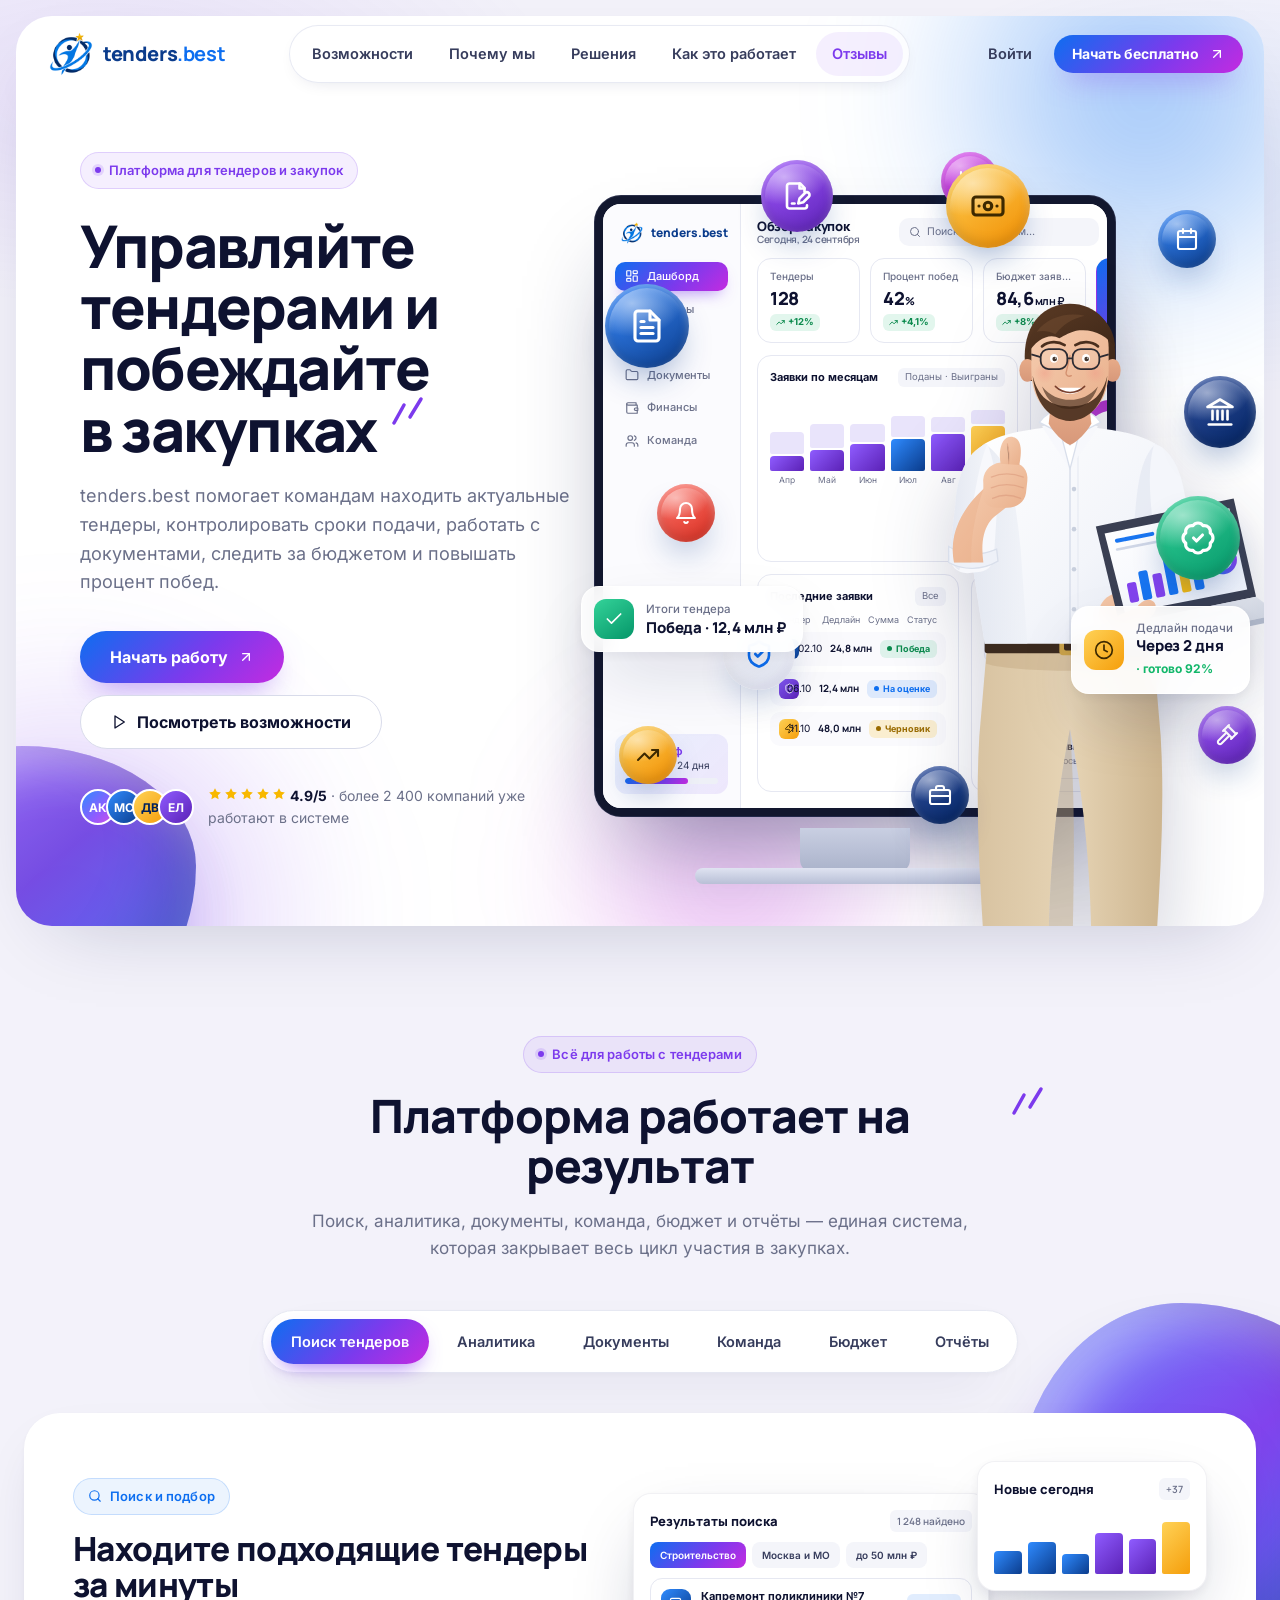
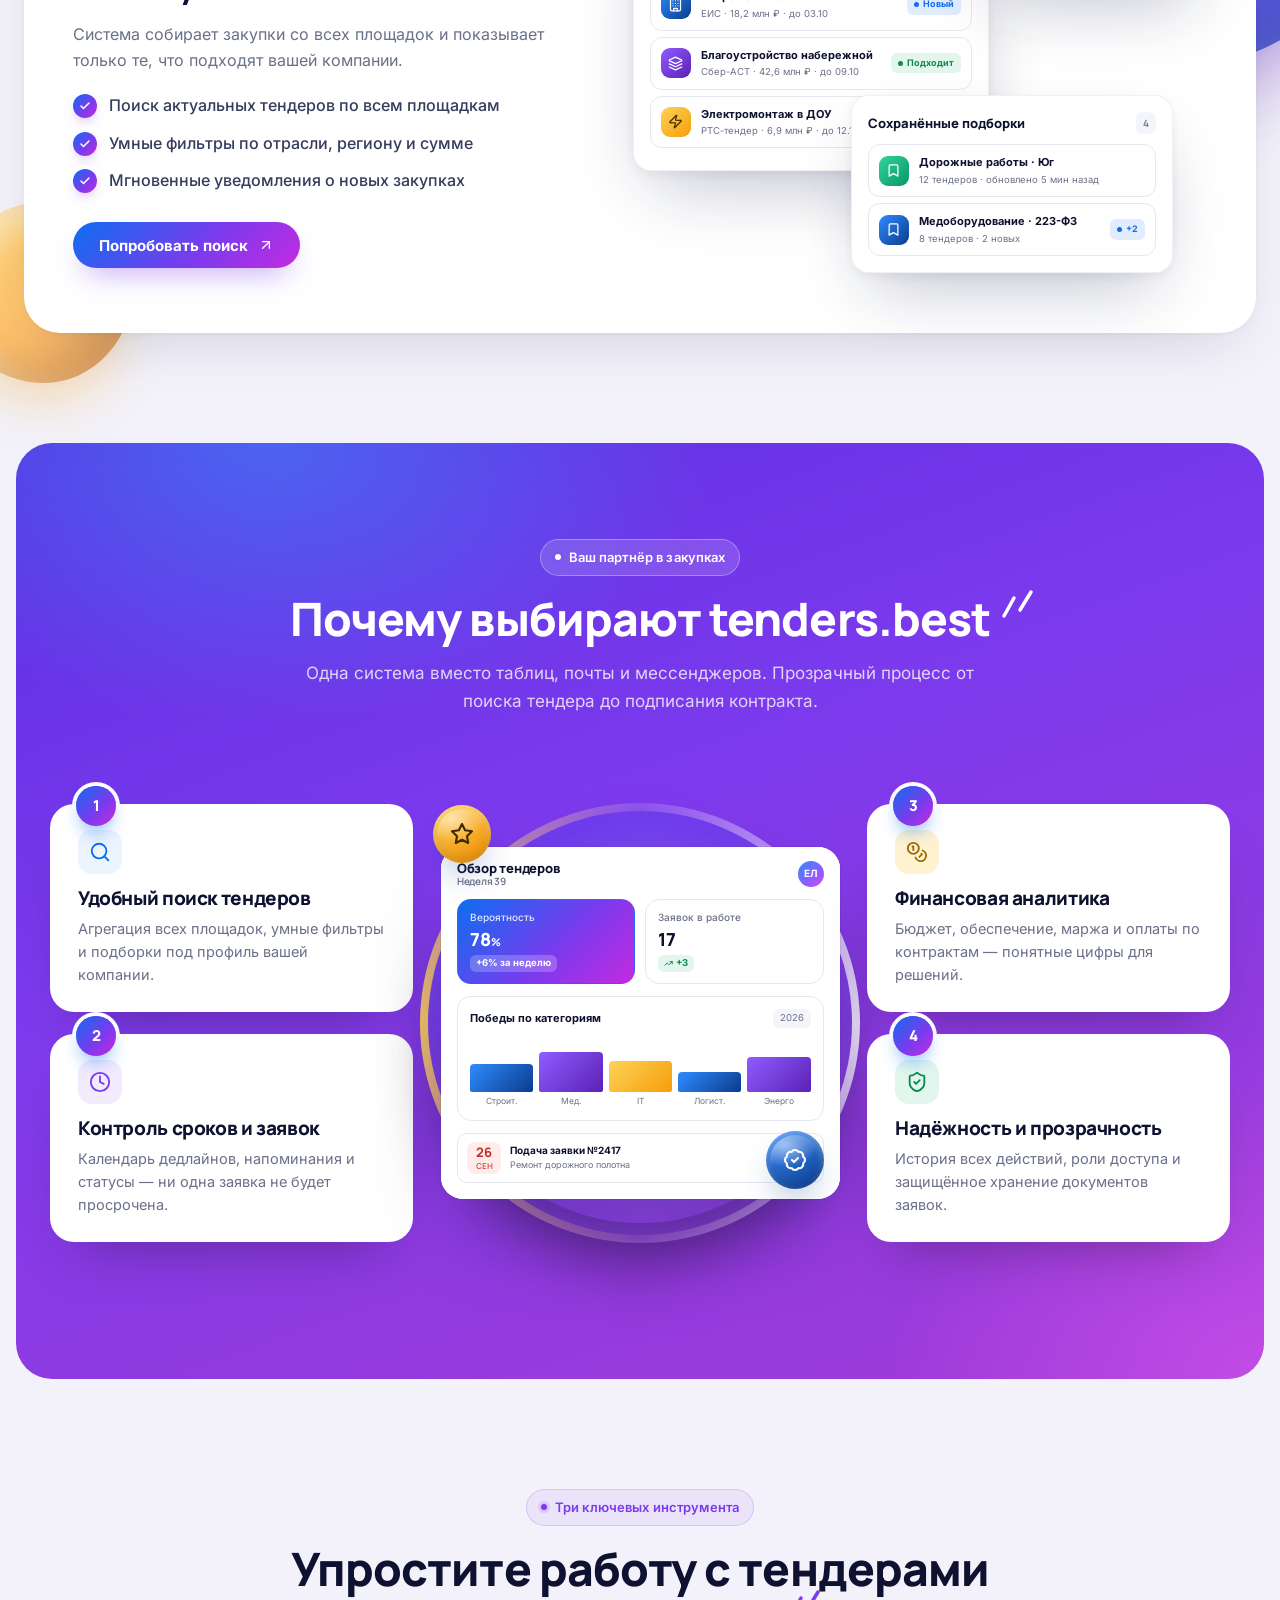
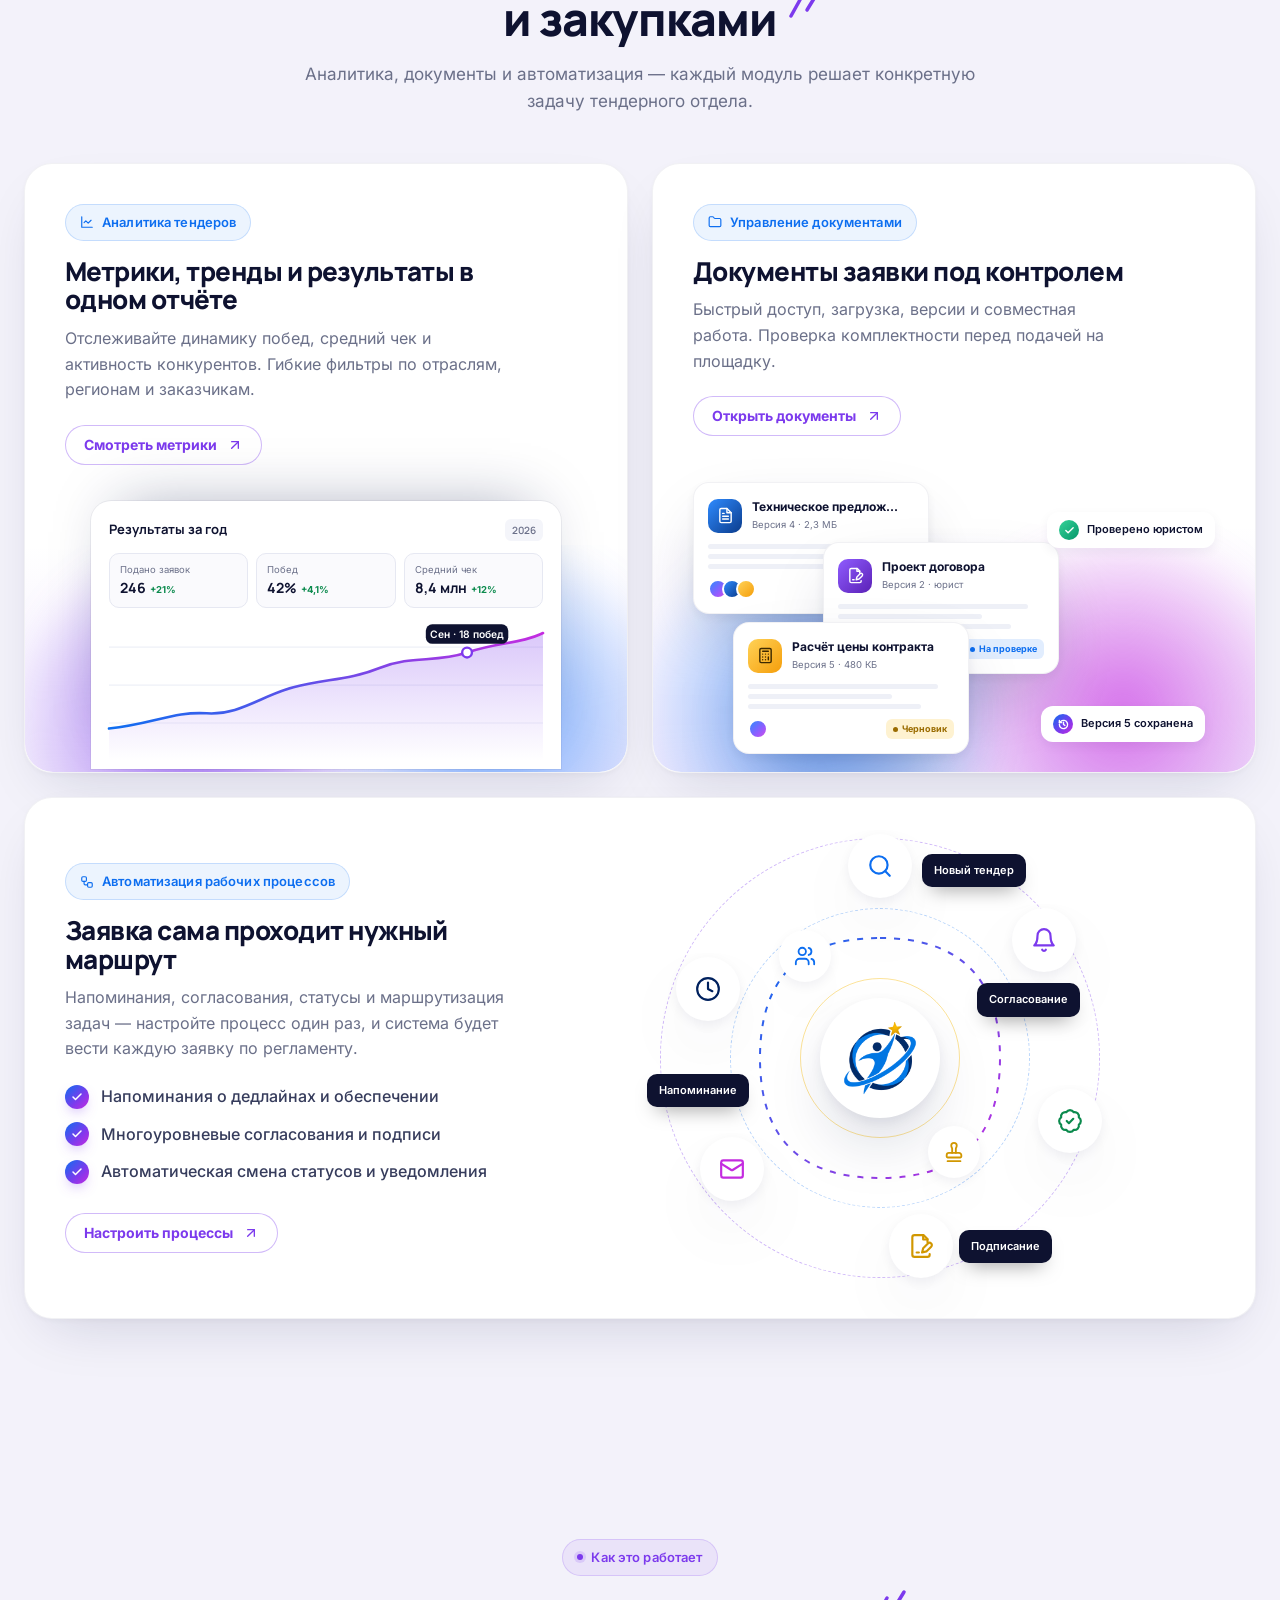
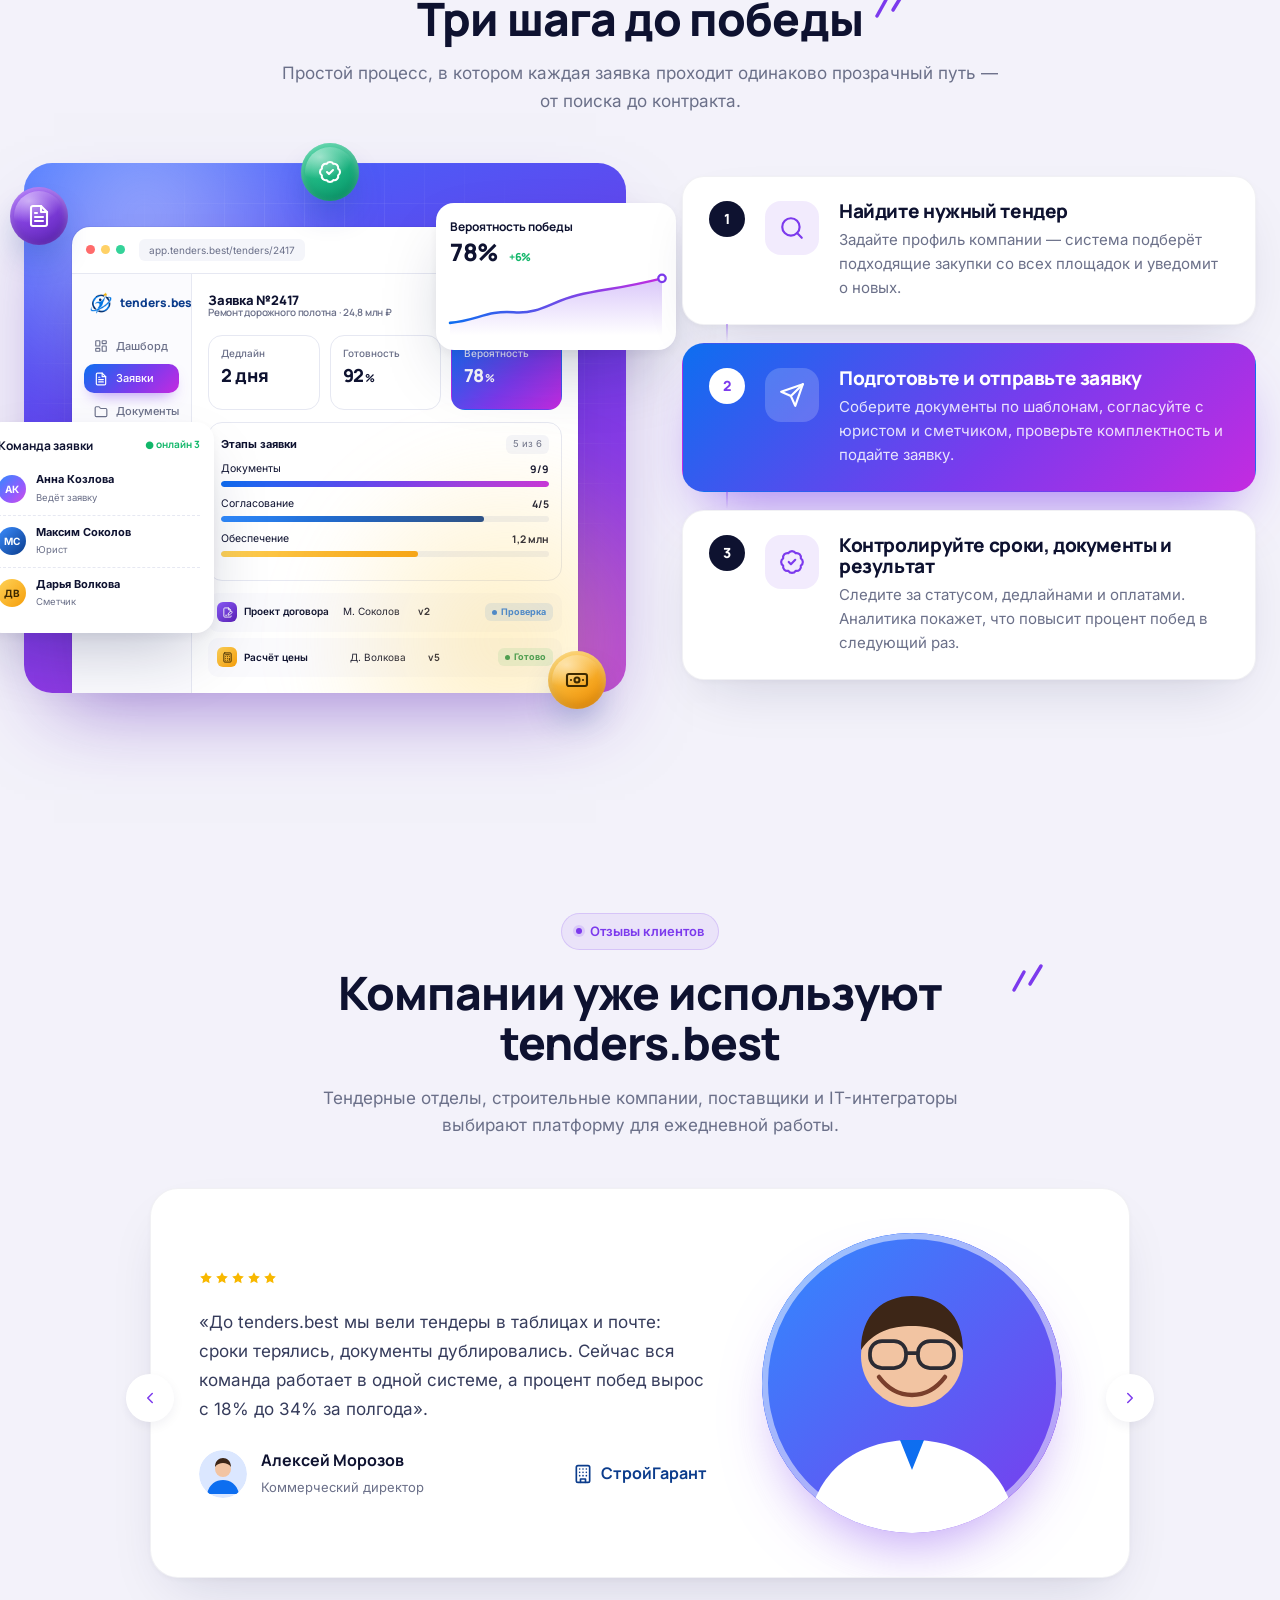
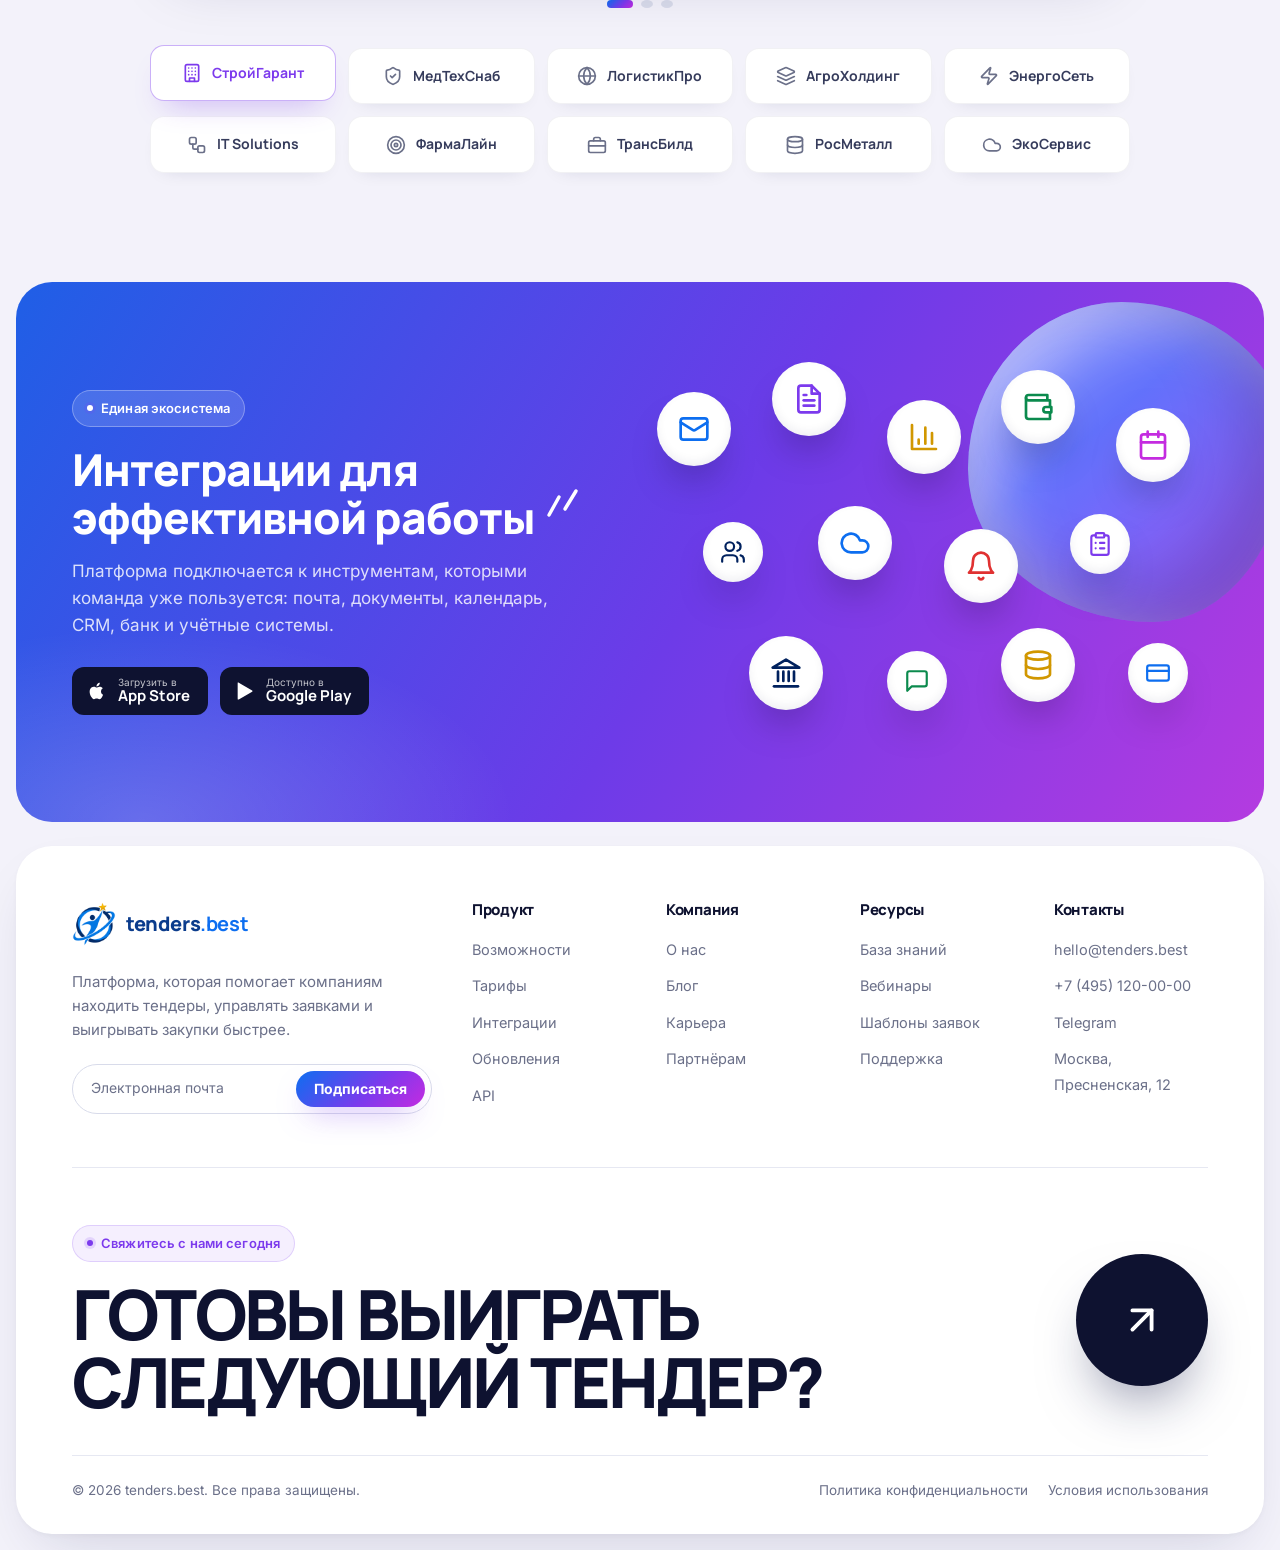
==== index.html @ 2a2a8605 "Build tenders.best landing page Premium single-page site for the tender platform: hero with tender d" ====
<!DOCTYPE html>
<html lang="ru">
<head>
  <meta charset="UTF-8">
  <meta name="viewport" content="width=device-width, initial-scale=1.0">
  <title>tenders.best — платформа для тендеров и закупок</title>
  <meta name="description" content="tenders.best помогает компаниям находить тендеры, контролировать сроки, работать с документами, анализировать закупки и повышать процент побед.">
  <meta property="og:title" content="tenders.best — управляйте тендерами и выигрывайте закупки">
  <meta property="og:description" content="Поиск тендеров, контроль сроков, документы, бюджет и аналитика — в одной системе.">
  <meta property="og:type" content="website">
  <link rel="icon" type="image/png" href="assets/img/favicon.png">
  <link rel="apple-touch-icon" href="assets/img/apple-touch-icon.png">
  <link rel="preload" href="assets/fonts/manrope-800-cyrillic.woff2" as="font" type="font/woff2" crossorigin>
  <link rel="preload" href="assets/fonts/inter-400-cyrillic.woff2" as="font" type="font/woff2" crossorigin>
  <link rel="stylesheet" href="assets/css/fonts.css">
  <link rel="stylesheet" href="assets/css/styles.css">
</head>
<body>

<!-- ============ icon sprite ============ -->
<svg width="0" height="0" style="position:absolute" aria-hidden="true">
  <defs>
    <linearGradient id="lineGrad" x1="0" y1="0" x2="1" y2="0"><stop offset="0" stop-color="#0d6ef0"/><stop offset="1" stop-color="#c42be0"/></linearGradient>
    <linearGradient id="areaGrad" x1="0" y1="0" x2="0" y2="1"><stop offset="0" stop-color="#7c3aed" stop-opacity="0.28"/><stop offset="1" stop-color="#7c3aed" stop-opacity="0"/></linearGradient>
    <linearGradient id="orbitGrad" x1="0" y1="0" x2="1" y2="1"><stop offset="0" stop-color="#0d6ef0"/><stop offset="1" stop-color="#c42be0"/></linearGradient>
    <linearGradient id="donutA" x1="0" y1="0" x2="1" y2="1"><stop offset="0" stop-color="#2f8bff"/><stop offset="1" stop-color="#0b3c8c"/></linearGradient>
    <linearGradient id="donutB" x1="0" y1="0" x2="1" y2="1"><stop offset="0" stop-color="#a35bff"/><stop offset="1" stop-color="#5b21b6"/></linearGradient>
    <linearGradient id="donutC" x1="0" y1="0" x2="1" y2="1"><stop offset="0" stop-color="#ffd257"/><stop offset="1" stop-color="#f59e0b"/></linearGradient>
    <linearGradient id="donutD" x1="0" y1="0" x2="1" y2="1"><stop offset="0" stop-color="#e05cf5"/><stop offset="1" stop-color="#9d1fb8"/></linearGradient>

    <symbol id="i-file" viewBox="0 0 24 24"><path d="M14 2H6a2 2 0 0 0-2 2v16a2 2 0 0 0 2 2h12a2 2 0 0 0 2-2V8z"/><path d="M14 2v6h6"/><path d="M16 13H8"/><path d="M16 17H8"/><path d="M10 9H8"/></symbol>
    <symbol id="i-contract" viewBox="0 0 24 24"><path d="M20 19.5v.5a2 2 0 0 1-2 2H6a2 2 0 0 1-2-2V4a2 2 0 0 1 2-2h8.5L18 5.5v3"/><path d="M14 2v4h4"/><path d="M8 18h2"/><path d="M18.4 9.6a2 2 0 1 1 3 3L17 17l-4 1 1-4Z"/></symbol>
    <symbol id="i-money" viewBox="0 0 24 24"><rect x="2" y="6" width="20" height="12" rx="2"/><circle cx="12" cy="12" r="2.5"/><path d="M6 12h.01M18 12h.01"/></symbol>
    <symbol id="i-bank" viewBox="0 0 24 24"><path d="M3 22h18"/><path d="M6 18v-7"/><path d="M10 18v-7"/><path d="M14 18v-7"/><path d="M18 18v-7"/><path d="M12 2 2 8h20z"/></symbol>
    <symbol id="i-chart" viewBox="0 0 24 24"><path d="M3 3v18h18"/><path d="M18 17V9"/><path d="M13 17V5"/><path d="M8 17v-3"/></symbol>
    <symbol id="i-line" viewBox="0 0 24 24"><path d="M3 3v18h18"/><path d="m19 9-5 5-4-4-3 3"/></symbol>
    <symbol id="i-trend" viewBox="0 0 24 24"><path d="M22 7 13.5 15.5 8.5 10.5 2 17"/><path d="M16 7h6v6"/></symbol>
    <symbol id="i-calendar" viewBox="0 0 24 24"><rect x="3" y="4" width="18" height="18" rx="2"/><path d="M16 2v4M8 2v4M3 10h18"/></symbol>
    <symbol id="i-bell" viewBox="0 0 24 24"><path d="M6 8a6 6 0 0 1 12 0c0 7 3 9 3 9H3s3-2 3-9"/><path d="M10.3 21a1.94 1.94 0 0 0 3.4 0"/></symbol>
    <symbol id="i-shield" viewBox="0 0 24 24"><path d="M20 13c0 5-3.5 7.5-7.66 8.95a1 1 0 0 1-.67-.01C7.5 20.5 4 18 4 13V6a1 1 0 0 1 1-1c2 0 4.5-1.2 6.24-2.72a1.17 1.17 0 0 1 1.52 0C14.51 3.81 17 5 19 5a1 1 0 0 1 1 1z"/><path d="m9 12 2 2 4-4"/></symbol>
    <symbol id="i-badge" viewBox="0 0 24 24"><path d="M3.85 8.62a4 4 0 0 1 4.78-4.77 4 4 0 0 1 6.74 0 4 4 0 0 1 4.78 4.78 4 4 0 0 1 0 6.74 4 4 0 0 1-4.77 4.78 4 4 0 0 1-6.75 0 4 4 0 0 1-4.78-4.77 4 4 0 0 1 0-6.76Z"/><path d="m9 12 2 2 4-4"/></symbol>
    <symbol id="i-gavel" viewBox="0 0 24 24"><path d="m14 13-7.5 7.5a2.12 2.12 0 0 1-3-3L11 10"/><path d="m16 16 6-6"/><path d="m8 8 6-6"/><path d="m9 7 8 8"/><path d="m21 11-8-8"/></symbol>
    <symbol id="i-briefcase" viewBox="0 0 24 24"><rect x="2" y="7" width="20" height="14" rx="2"/><path d="M16 7V5a2 2 0 0 0-2-2h-4a2 2 0 0 0-2 2v2"/><path d="M2 13h20"/></symbol>
    <symbol id="i-search" viewBox="0 0 24 24"><circle cx="11" cy="11" r="8"/><path d="m21 21-4.3-4.3"/></symbol>
    <symbol id="i-users" viewBox="0 0 24 24"><path d="M16 21v-2a4 4 0 0 0-4-4H6a4 4 0 0 0-4 4v2"/><circle cx="9" cy="7" r="4"/><path d="M22 21v-2a4 4 0 0 0-3-3.87"/><path d="M16 3.13a4 4 0 0 1 0 7.75"/></symbol>
    <symbol id="i-wallet" viewBox="0 0 24 24"><path d="M21 12V7H5a2 2 0 0 1 0-4h14v4"/><path d="M3 5v14a2 2 0 0 0 2 2h16v-5"/><path d="M18 12a2 2 0 0 0 0 4h4v-4Z"/></symbol>
    <symbol id="i-mail" viewBox="0 0 24 24"><rect x="2" y="4" width="20" height="16" rx="2"/><path d="m22 7-8.97 5.7a1.94 1.94 0 0 1-2.06 0L2 7"/></symbol>
    <symbol id="i-cloud" viewBox="0 0 24 24"><path d="M17.5 19H9a7 7 0 1 1 6.71-9h1.79a4.5 4.5 0 1 1 0 9Z"/></symbol>
    <symbol id="i-folder" viewBox="0 0 24 24"><path d="M20 20a2 2 0 0 0 2-2V8a2 2 0 0 0-2-2h-7.9a2 2 0 0 1-1.69-.9L9.6 3.9A2 2 0 0 0 7.93 3H4a2 2 0 0 0-2 2v13a2 2 0 0 0 2 2Z"/></symbol>
    <symbol id="i-pie" viewBox="0 0 24 24"><path d="M21.21 15.89A10 10 0 1 1 8 2.83"/><path d="M22 12A10 10 0 0 0 12 2v10z"/></symbol>
    <symbol id="i-report" viewBox="0 0 24 24"><rect x="8" y="2" width="8" height="4" rx="1"/><path d="M16 4h2a2 2 0 0 1 2 2v14a2 2 0 0 1-2 2H6a2 2 0 0 1-2-2V6a2 2 0 0 1 2-2h2"/><path d="M12 11h4M12 16h4M8 11h.01M8 16h.01"/></symbol>
    <symbol id="i-clock" viewBox="0 0 24 24"><circle cx="12" cy="12" r="10"/><path d="M12 6v6l4 2"/></symbol>
    <symbol id="i-star" viewBox="0 0 24 24"><path d="M12 2l3.09 6.26L22 9.27l-5 4.87 1.18 6.88L12 17.77l-6.18 3.25L7 14.14 2 9.27l6.91-1.01z"/></symbol>
    <symbol id="i-arrow-up-right" viewBox="0 0 24 24"><path d="M7 17 17 7"/><path d="M7 7h10v10"/></symbol>
    <symbol id="i-arrow-right" viewBox="0 0 24 24"><path d="M5 12h14"/><path d="m12 5 7 7-7 7"/></symbol>
    <symbol id="i-chevron-left" viewBox="0 0 24 24"><path d="m15 18-6-6 6-6"/></symbol>
    <symbol id="i-chevron-right" viewBox="0 0 24 24"><path d="m9 18 6-6-6-6"/></symbol>
    <symbol id="i-check" viewBox="0 0 24 24"><path d="M20 6 9 17l-5-5"/></symbol>
    <symbol id="i-play" viewBox="0 0 24 24"><path d="m6 3 14 9-14 9V3z"/></symbol>
    <symbol id="i-sparkles" viewBox="0 0 24 24"><path d="m12 3 1.9 5.8a2 2 0 0 0 1.3 1.3L21 12l-5.8 1.9a2 2 0 0 0-1.3 1.3L12 21l-1.9-5.8a2 2 0 0 0-1.3-1.3L3 12l5.8-1.9a2 2 0 0 0 1.3-1.3Z"/></symbol>
    <symbol id="i-layers" viewBox="0 0 24 24"><path d="m12.83 2.18a2 2 0 0 0-1.66 0L2.6 6.08a1 1 0 0 0 0 1.83l8.58 3.91a2 2 0 0 0 1.66 0l8.58-3.9a1 1 0 0 0 0-1.83Z"/><path d="m22 17.65-9.17 4.16a2 2 0 0 1-1.66 0L2 17.65"/><path d="m22 12.65-9.17 4.16a2 2 0 0 1-1.66 0L2 12.65"/></symbol>
    <symbol id="i-workflow" viewBox="0 0 24 24"><rect x="3" y="3" width="8" height="8" rx="2"/><path d="M7 11v4a2 2 0 0 0 2 2h4"/><rect x="13" y="13" width="8" height="8" rx="2"/></symbol>
    <symbol id="i-zap" viewBox="0 0 24 24"><path d="M4 14a1 1 0 0 1-.78-1.63l9.9-10.2a.5.5 0 0 1 .86.46l-1.92 6.02A1 1 0 0 0 13 10h7a1 1 0 0 1 .78 1.63l-9.9 10.2a.5.5 0 0 1-.86-.46l1.92-6.02A1 1 0 0 0 11 14z"/></symbol>
    <symbol id="i-lock" viewBox="0 0 24 24"><rect x="3" y="11" width="18" height="11" rx="2"/><path d="M7 11V7a5 5 0 0 1 10 0v4"/></symbol>
    <symbol id="i-grid" viewBox="0 0 24 24"><rect width="7" height="9" x="3" y="3" rx="1"/><rect width="7" height="5" x="14" y="3" rx="1"/><rect width="7" height="9" x="14" y="12" rx="1"/><rect width="7" height="5" x="3" y="16" rx="1"/></symbol>
    <symbol id="i-settings" viewBox="0 0 24 24"><circle cx="12" cy="12" r="3"/><path d="M19.4 15a1.65 1.65 0 0 0 .33 1.82l.06.06a2 2 0 1 1-2.83 2.83l-.06-.06a1.65 1.65 0 0 0-1.82-.33 1.65 1.65 0 0 0-1 1.51V21a2 2 0 1 1-4 0v-.09A1.65 1.65 0 0 0 9 19.4a1.65 1.65 0 0 0-1.82.33l-.06.06a2 2 0 1 1-2.83-2.83l.06-.06a1.65 1.65 0 0 0 .33-1.82 1.65 1.65 0 0 0-1.51-1H3a2 2 0 1 1 0-4h.09A1.65 1.65 0 0 0 4.6 9a1.65 1.65 0 0 0-.33-1.82l-.06-.06a2 2 0 1 1 2.83-2.83l.06.06a1.65 1.65 0 0 0 1.82.33H9a1.65 1.65 0 0 0 1-1.51V3a2 2 0 1 1 4 0v.09a1.65 1.65 0 0 0 1 1.51 1.65 1.65 0 0 0 1.82-.33l.06-.06a2 2 0 1 1 2.83 2.83l-.06.06a1.65 1.65 0 0 0-.33 1.82V9a1.65 1.65 0 0 0 1.51 1H21a2 2 0 1 1 0 4h-.09a1.65 1.65 0 0 0-1.51 1z"/></symbol>
    <symbol id="i-percent" viewBox="0 0 24 24"><path d="M19 5 5 19"/><circle cx="6.5" cy="6.5" r="2.5"/><circle cx="17.5" cy="17.5" r="2.5"/></symbol>
    <symbol id="i-card" viewBox="0 0 24 24"><rect x="2" y="5" width="20" height="14" rx="2"/><path d="M2 10h20"/></symbol>
    <symbol id="i-building" viewBox="0 0 24 24"><rect x="4" y="2" width="16" height="20" rx="2"/><path d="M9 22v-4h6v4"/><path d="M8 6h.01M16 6h.01M12 6h.01M12 10h.01M12 14h.01M16 10h.01M16 14h.01M8 10h.01M8 14h.01"/></symbol>
    <symbol id="i-upload" viewBox="0 0 24 24"><path d="M21 15v4a2 2 0 0 1-2 2H5a2 2 0 0 1-2-2v-4"/><path d="m17 8-5-5-5 5"/><path d="M12 3v12"/></symbol>
    <symbol id="i-download" viewBox="0 0 24 24"><path d="M21 15v4a2 2 0 0 1-2 2H5a2 2 0 0 1-2-2v-4"/><path d="m7 10 5 5 5-5"/><path d="M12 15V3"/></symbol>
    <symbol id="i-filter" viewBox="0 0 24 24"><path d="M22 3H2l8 9.46V19l4 2v-8.54L22 3z"/></symbol>
    <symbol id="i-send" viewBox="0 0 24 24"><path d="m22 2-7 20-4-9-9-4Z"/><path d="M22 2 11 13"/></symbol>
    <symbol id="i-globe" viewBox="0 0 24 24"><circle cx="12" cy="12" r="10"/><path d="M12 2a14.5 14.5 0 0 0 0 20 14.5 14.5 0 0 0 0-20"/><path d="M2 12h20"/></symbol>
    <symbol id="i-phone" viewBox="0 0 24 24"><path d="M22 16.92v3a2 2 0 0 1-2.18 2 19.79 19.79 0 0 1-8.63-3.07 19.5 19.5 0 0 1-6-6 19.79 19.79 0 0 1-3.07-8.67A2 2 0 0 1 4.11 2h3a2 2 0 0 1 2 1.72c.127.96.361 1.903.7 2.81a2 2 0 0 1-.45 2.11L8.09 9.91a16 16 0 0 0 6 6l1.27-1.27a2 2 0 0 1 2.11-.45c.907.339 1.85.573 2.81.7A2 2 0 0 1 22 16.92z"/></symbol>
    <symbol id="i-message" viewBox="0 0 24 24"><path d="M21 15a2 2 0 0 1-2 2H7l-4 4V5a2 2 0 0 1 2-2h14a2 2 0 0 1 2 2z"/></symbol>
    <symbol id="i-database" viewBox="0 0 24 24"><ellipse cx="12" cy="5" rx="9" ry="3"/><path d="M3 5v14a9 3 0 0 0 18 0V5"/><path d="M3 12a9 3 0 0 0 18 0"/></symbol>
    <symbol id="i-coins" viewBox="0 0 24 24"><circle cx="8" cy="8" r="6"/><path d="M18.09 10.37A6 6 0 1 1 10.34 18"/><path d="M7 6h1v4"/><path d="m16.71 13.88.7.71-2.82 2.82"/></symbol>
    <symbol id="i-target" viewBox="0 0 24 24"><circle cx="12" cy="12" r="10"/><circle cx="12" cy="12" r="6"/><circle cx="12" cy="12" r="2"/></symbol>
    <symbol id="i-stamp" viewBox="0 0 24 24"><path d="M5 22h14"/><path d="M19.27 13.73A2.5 2.5 0 0 0 17.5 13h-11A2.5 2.5 0 0 0 4 15.5V17a1 1 0 0 0 1 1h14a1 1 0 0 0 1-1v-1.5c0-.66-.26-1.3-.73-1.77Z"/><path d="M14 13V8.5C14 7 15 7 15 5a3 3 0 0 0-6 0c0 2 1 2 1 3.5V13"/></symbol>
    <symbol id="i-user" viewBox="0 0 24 24"><path d="M19 21v-2a4 4 0 0 0-4-4H9a4 4 0 0 0-4 4v2"/><circle cx="12" cy="7" r="4"/></symbol>
    <symbol id="i-calc" viewBox="0 0 24 24"><rect width="16" height="20" x="4" y="2" rx="2"/><path d="M8 6h8"/><path d="M16 14v4"/><path d="M16 10h.01M12 10h.01M8 10h.01M12 14h.01M8 14h.01M12 18h.01M8 18h.01"/></symbol>
    <symbol id="i-bookmark" viewBox="0 0 24 24"><path d="m19 21-7-4-7 4V5a2 2 0 0 1 2-2h10a2 2 0 0 1 2 2v16z"/></symbol>
    <symbol id="i-scale" viewBox="0 0 24 24"><path d="m16 16 3-8 3 8c-.87.65-1.92 1-3 1s-2.13-.35-3-1Z"/><path d="m2 16 3-8 3 8c-.87.65-1.92 1-3 1s-2.13-.35-3-1Z"/><path d="M7 21h10"/><path d="M12 3v18"/><path d="M3 7h2c2 0 5-1 7-2 2 1 5 2 7 2h2"/></symbol>
    <symbol id="i-history" viewBox="0 0 24 24"><path d="M3 12a9 9 0 1 0 3-6.7L3 8"/><path d="M3 3v5h5"/><path d="M12 7v5l3 2"/></symbol>
    <symbol id="i-apple" viewBox="0 0 24 24"><path d="M16.37 12.6c0-2.3 1.9-3.4 2-3.5-1.1-1.6-2.8-1.8-3.4-1.8-1.4-.1-2.8.9-3.5.9-.7 0-1.8-.9-3-.8-1.5 0-2.9.9-3.7 2.2-1.6 2.8-.4 6.8 1.1 9 .8 1.1 1.7 2.3 2.8 2.3 1.1 0 1.6-.7 2.9-.7 1.4 0 1.8.7 3 .7s2-1.1 2.8-2.2c.9-1.3 1.2-2.5 1.2-2.6 0 0-2.4-.9-2.2-3.5zM14.1 5.8c.6-.7 1-1.7.9-2.8-.9 0-2 .6-2.6 1.4-.6.7-1.1 1.7-.9 2.7 1 .1 2-.5 2.6-1.3z"/></symbol>
    <symbol id="i-gplay" viewBox="0 0 24 24"><path d="M4 3.5v17c0 .6.7 1 1.2.7l14.6-8.5c.5-.3.5-1 0-1.3L5.2 2.9C4.7 2.6 4 2.9 4 3.5z"/><path d="M4.3 3.1 14.9 12 4.3 20.9" fill="none" stroke="#fff" stroke-opacity=".35" stroke-width="1"/></symbol>
  </defs>
</svg>

<div class="page-aura" aria-hidden="true"></div>

<!-- ============ header ============ -->
<header class="header" id="header">
  <div class="container">
    <div class="header__bar">
      <a href="#top" class="brand" aria-label="tenders.best — на главную">
        <img class="brand__mark" src="assets/img/logo-mark.png" alt="" width="44" height="44">
        <span class="brand__name">tenders<b>.best</b></span>
      </a>
      <nav class="nav" aria-label="Основная навигация">
        <a href="#platform">Возможности</a>
        <a href="#why">Почему мы</a>
        <a href="#features">Решения</a>
        <a href="#how">Как это работает</a>
        <a href="#reviews">Отзывы</a>
      </nav>
      <div class="header__actions">
        <a href="#" class="header__login">Войти</a>
        <a href="#cta" class="btn btn--primary btn--sm">Начать бесплатно <svg class="icon icon--arrow"><use href="#i-arrow-up-right"/></svg></a>
        <button class="burger" id="burger" aria-label="Открыть меню" aria-expanded="false"><span></span><span></span><span></span></button>
      </div>
    </div>
  </div>
</header>
<div class="mobile-menu" id="mobileMenu">
  <a href="#platform">Возможности</a>
  <a href="#why">Почему мы</a>
  <a href="#features">Решения</a>
  <a href="#how">Как это работает</a>
  <a href="#reviews">Отзывы</a>
  <a href="#integrations">Интеграции</a>
  <a href="#cta" class="btn btn--primary btn--lg">Начать работу</a>
</div>

<main id="top">

<!-- ============ hero ============ -->
<section class="hero">
  <div class="hero__card">
    <div class="hero__glow hero__glow--1"></div>
    <div class="hero__glow hero__glow--2"></div>
    <div class="hero__glow hero__glow--3"></div>
    <div class="blob blob--hero-left" aria-hidden="true"></div>

    <div class="container hero__inner">
      <div class="hero__copy">
        <span class="eyebrow" data-reveal style="--i:0"><span class="dot"></span> Платформа для тендеров и закупок</span>
        <h1 class="hero__title" data-reveal style="--i:1">Управляйте тендерами и побеждайте <span class="h-spark">в&nbsp;закупках</span></h1>
        <p class="hero__lead" data-reveal style="--i:2">tenders.best помогает командам находить актуальные тендеры, контролировать сроки подачи, работать с документами, следить за бюджетом и повышать процент побед.</p>
        <div class="hero__cta" data-reveal style="--i:3">
          <a href="#cta" class="btn btn--primary btn--lg">Начать работу <svg class="icon icon--arrow"><use href="#i-arrow-up-right"/></svg></a>
          <a href="#platform" class="btn btn--ghost btn--lg"><svg class="icon"><use href="#i-play"/></svg> Посмотреть возможности</a>
        </div>
        <div class="hero__proof" data-reveal style="--i:4">
          <div class="avatars"><span>АК</span><span>МС</span><span>ДВ</span><span>ЕЛ</span></div>
          <div>
            <span class="stars"><svg class="icon"><use href="#i-star"/></svg><svg class="icon"><use href="#i-star"/></svg><svg class="icon"><use href="#i-star"/></svg><svg class="icon"><use href="#i-star"/></svg><svg class="icon"><use href="#i-star"/></svg></span>
            <b>4.9/5</b> · более 2 400 компаний уже работают в системе
          </div>
        </div>
      </div>

      <div class="hero__visual" id="heroVisual">
        <div class="hero__scene">
          <!-- dashboard -->
          <div class="hero__dash" data-parallax="0.35" data-reveal="scale">
            <div class="dash dash--bezel" data-anim>
              <aside class="dash__side">
                <div class="dash__logo"><img src="assets/img/logo-mark.png" alt="">tenders.best</div>
                <a class="dash__nav is-active"><svg class="icon"><use href="#i-grid"/></svg> Дашборд</a>
                <a class="dash__nav"><svg class="icon"><use href="#i-search"/></svg> Тендеры</a>
                <a class="dash__nav"><svg class="icon"><use href="#i-file"/></svg> Заявки</a>
                <a class="dash__nav"><svg class="icon"><use href="#i-folder"/></svg> Документы</a>
                <a class="dash__nav"><svg class="icon"><use href="#i-wallet"/></svg> Финансы</a>
                <a class="dash__nav"><svg class="icon"><use href="#i-users"/></svg> Команда</a>
                <div class="dash__side-foot"><b>Pro-тариф</b>Осталось 24 дня<div class="progress" style="margin-top:6px"><i style="--w:68%"></i></div></div>
              </aside>
              <div class="dash__main">
                <div class="dash__top">
                  <h4>Обзор закупок<small>Сегодня, 24 сентября</small></h4>
                  <div class="dash__search"><svg class="icon"><use href="#i-search"/></svg> Поиск по тендерам…</div>
                  <div class="dash__user"><span class="dash__bell"><svg class="icon"><use href="#i-bell"/></svg></span><i>АК</i></div>
                </div>
                <div class="kpis">
                  <div class="kpi"><div class="kpi__label">Тендеры</div><div class="kpi__value"><span data-count="128">0</span></div><span class="kpi__delta"><svg class="icon"><use href="#i-trend"/></svg>+12%</span></div>
                  <div class="kpi"><div class="kpi__label">Процент побед</div><div class="kpi__value"><span data-count="42">0</span><small>%</small></div><span class="kpi__delta"><svg class="icon"><use href="#i-trend"/></svg>+4,1%</span></div>
                  <div class="kpi"><div class="kpi__label">Бюджет заявок</div><div class="kpi__value"><span data-count="84.6" data-decimals="1">0</span><small>млн ₽</small></div><span class="kpi__delta"><svg class="icon"><use href="#i-trend"/></svg>+8%</span></div>
                  <div class="kpi kpi--accent"><div class="kpi__label">Контракты</div><div class="kpi__value"><span data-count="312">0</span><small>млн ₽</small></div><span class="kpi__delta"><svg class="icon"><use href="#i-trend"/></svg>+18%</span></div>
                </div>
                <div class="dash__row">
                  <div class="panel">
                    <div class="panel__head"><b>Заявки по месяцам</b><span>Поданы · Выиграны</span></div>
                    <div class="bars">
                      <div class="bars__col"><div class="bars__stack"><div class="bars__bar bars__bar--soft" style="--h:30%;--i:0"></div><div class="bars__bar" style="--h:22%;--i:0"></div></div><span class="bars__label">Апр</span></div>
                      <div class="bars__col"><div class="bars__stack"><div class="bars__bar bars__bar--soft" style="--h:34%;--i:1"></div><div class="bars__bar" style="--h:30%;--i:1"></div></div><span class="bars__label">Май</span></div>
                      <div class="bars__col"><div class="bars__stack"><div class="bars__bar bars__bar--soft" style="--h:26%;--i:2"></div><div class="bars__bar" style="--h:38%;--i:2"></div></div><span class="bars__label">Июн</span></div>
                      <div class="bars__col"><div class="bars__stack"><div class="bars__bar bars__bar--soft" style="--h:30%;--i:3"></div><div class="bars__bar bars__bar--blue" style="--h:46%;--i:3"></div></div><span class="bars__label">Июл</span></div>
                      <div class="bars__col"><div class="bars__stack"><div class="bars__bar bars__bar--soft" style="--h:22%;--i:4"></div><div class="bars__bar" style="--h:52%;--i:4"></div></div><span class="bars__label">Авг</span></div>
                      <div class="bars__col"><div class="bars__stack"><div class="bars__bar bars__bar--soft" style="--h:20%;--i:5"></div><div class="bars__bar bars__bar--gold" style="--h:64%;--i:5"></div></div><span class="bars__label">Сен</span></div>
                    </div>
                  </div>
                  <div class="panel panel--donut">
                    <div class="panel__head"><b>Категории</b><span>Квартал</span></div>
                    <div class="donut">
                      <svg viewBox="0 0 100 100">
                        <circle class="donut__track" cx="50" cy="50" r="40"/>
                        <circle class="donut__seg" cx="50" cy="50" r="40" stroke="url(#donutA)" data-seg="38" data-offset="0"/>
                        <circle class="donut__seg" cx="50" cy="50" r="40" stroke="url(#donutB)" data-seg="24" data-offset="38"/>
                        <circle class="donut__seg" cx="50" cy="50" r="40" stroke="url(#donutC)" data-seg="21" data-offset="62"/>
                        <circle class="donut__seg" cx="50" cy="50" r="40" stroke="url(#donutD)" data-seg="17" data-offset="83"/>
                      </svg>
                      <div class="donut__center"><div><b>128</b><small>тендеров</small></div></div>
                    </div>
                    <ul class="legend">
                      <li><i style="--c:#2f8bff"></i>Строительство<b>38%</b></li>
                      <li><i style="--c:#a35bff"></i>Медицина<b>24%</b></li>
                      <li><i style="--c:#ffd257"></i>IT и связь<b>21%</b></li>
                    </ul>
                  </div>
                </div>
                <div class="dash__row dash__row--2">
                  <div class="panel">
                    <div class="panel__head"><b>Последние заявки</b><span>Все</span></div>
                    <div class="tlist">
                      <div class="tlist__row tlist__row--head"><span>Тендер</span><span>Дедлайн</span><span>Сумма</span><span>Статус</span></div>
                      <div class="tlist__row"><div class="tlist__name"><i><svg class="icon"><use href="#i-building"/></svg></i><span>Реконструкция школы №14</span></div><span>02.10</span><span class="tlist__sum">24,8 млн</span><span class="status status--win">Победа</span></div>
                      <div class="tlist__row"><div class="tlist__name"><i class="c2"><svg class="icon"><use href="#i-shield"/></svg></i><span>Поставка медоборудования</span></div><span>06.10</span><span class="tlist__sum">12,4 млн</span><span class="status status--review">На оценке</span></div>
                      <div class="tlist__row"><div class="tlist__name"><i class="c3"><svg class="icon"><use href="#i-zap"/></svg></i><span>Модернизация подстанции</span></div><span>11.10</span><span class="tlist__sum">48,0 млн</span><span class="status status--draft">Черновик</span></div>
                    </div>
                  </div>
                  <div class="panel">
                    <div class="panel__head"><b>Ближайшие дедлайны</b><span>3</span></div>
                    <div class="deadlines">
                      <div class="deadline"><div class="deadline__date deadline__date--hot"><b>26</b><small>сен</small></div><div class="deadline__body"><b>Ремонт дорожного полотна</b><small>Осталось 2 дня</small></div></div>
                      <div class="deadline"><div class="deadline__date"><b>30</b><small>сен</small></div><div class="deadline__body"><b>ИТ-инфраструктура вуза</b><small>Осталось 6 дней</small></div></div>
                      <div class="deadline"><div class="deadline__date"><b>04</b><small>окт</small></div><div class="deadline__body"><b>Поставка спецтехники</b><small>Осталось 10 дней</small></div></div>
                    </div>
                  </div>
                </div>
              </div>
            </div>
            <div class="hero__dash-stand"></div>
          </div>

          <!-- businessman -->
          <div class="hero__person" data-parallax="0.15" data-reveal>
            <img src="assets/img/person.svg" alt="Специалист по тендерам с ноутбуком" width="400" height="667">
          </div>

          <!-- floating badges -->
          <div class="badge-wrap bw-file" data-parallax="0.9"><span class="badge badge--lg badge--blue" style="--fd:6.5s"><svg class="icon"><use href="#i-file"/></svg></span></div>
          <div class="badge-wrap bw-contract" data-parallax="0.6"><span class="badge badge--violet" style="--fd:7s;--fdl:-1.5s"><svg class="icon"><use href="#i-contract"/></svg></span></div>
          <div class="badge-wrap bw-chart" data-parallax="0.8"><span class="badge badge--sm badge--magenta" style="--fd:5.5s;--fdl:-2.4s"><svg class="icon"><use href="#i-chart"/></svg></span></div>
          <div class="badge-wrap bw-money" data-parallax="0.7"><span class="badge badge--lg badge--gold" style="--fd:7.5s;--fdl:-0.8s"><svg class="icon"><use href="#i-money"/></svg></span></div>
          <div class="badge-wrap bw-bank" data-parallax="1"><span class="badge badge--navy" style="--fd:6s;--fdl:-3s"><svg class="icon"><use href="#i-bank"/></svg></span></div>
          <div class="badge-wrap bw-check" data-parallax="0.8"><span class="badge badge--lg badge--green" style="--fd:6.8s;--fdl:-1.2s"><svg class="icon"><use href="#i-badge"/></svg></span></div>
          <div class="badge-wrap badge-wrap--hide-sm bw-calendar" data-parallax="0.55"><span class="badge badge--sm badge--blue" style="--fd:5.8s;--fdl:-2s"><svg class="icon"><use href="#i-calendar"/></svg></span></div>
          <div class="badge-wrap bw-bell" data-parallax="0.9"><span class="badge badge--sm badge--red" style="--fd:6.2s;--fdl:-0.5s"><svg class="icon"><use href="#i-bell"/></svg></span></div>
          <div class="badge-wrap bw-shield" data-parallax="0.65"><span class="badge badge--white" style="--fd:7.2s;--fdl:-3.6s"><svg class="icon"><use href="#i-shield"/></svg></span></div>
          <div class="badge-wrap badge-wrap--hide-sm bw-gavel" data-parallax="0.75"><span class="badge badge--sm badge--violet" style="--fd:6.4s;--fdl:-1.8s"><svg class="icon"><use href="#i-gavel"/></svg></span></div>
          <div class="badge-wrap badge-wrap--hide-sm bw-trend" data-parallax="0.5"><span class="badge badge--sm badge--gold" style="--fd:5.6s;--fdl:-2.8s"><svg class="icon"><use href="#i-trend"/></svg></span></div>
          <div class="badge-wrap badge-wrap--hide-sm bw-brief" data-parallax="0.7"><span class="badge badge--sm badge--navy" style="--fd:6.9s;--fdl:-4s"><svg class="icon"><use href="#i-briefcase"/></svg></span></div>

          <!-- floating mini cards -->
          <div class="float-card fc-win" data-parallax="0.45" style="--fd:8s;--fdl:-2s">
            <span class="float-card__ico float-card__ico--green"><svg class="icon"><use href="#i-check"/></svg></span>
            <span><small>Итоги тендера</small><strong>Победа · 12,4 млн ₽</strong></span>
          </div>
          <div class="float-card fc-deadline" data-parallax="0.5" style="--fd:7s;--fdl:-4s">
            <span class="float-card__ico float-card__ico--gold"><svg class="icon"><use href="#i-clock"/></svg></span>
            <span><small>Дедлайн подачи</small><strong>Через 2 дня</strong> <em>·  готово 92%</em></span>
          </div>
        </div>
      </div>
    </div>
  </div>
</section>

<!-- ============ platform / tabs ============ -->
<section class="section" id="platform">
  <div class="container">
    <div class="section-head" data-reveal>
      <span class="eyebrow"><span class="dot"></span> Всё для работы с тендерами</span>
      <h2><span class="h-spark">Платформа работает на результат</span></h2>
      <p>Поиск, аналитика, документы, команда, бюджет и отчёты — единая система, которая закрывает весь цикл участия в закупках.</p>
    </div>

    <div class="tabs" role="tablist" data-reveal>
      <button class="tab is-active" role="tab" data-tab="search" aria-selected="true">Поиск тендеров</button>
      <button class="tab" role="tab" data-tab="analytics" aria-selected="false">Аналитика</button>
      <button class="tab" role="tab" data-tab="docs" aria-selected="false">Документы</button>
      <button class="tab" role="tab" data-tab="team" aria-selected="false">Команда</button>
      <button class="tab" role="tab" data-tab="budget" aria-selected="false">Бюджет</button>
      <button class="tab" role="tab" data-tab="reports" aria-selected="false">Отчёты</button>
    </div>

    <div class="showcase" data-reveal>
      <div class="showcase__blob" aria-hidden="true"></div>
      <div class="showcase__blob showcase__blob--2" aria-hidden="true"></div>
      <div class="showcase__card">

        <!-- panel: search -->
        <div class="showcase__panel is-active" data-panel="search">
          <div class="showcase__copy">
            <span class="eyebrow eyebrow--blue"><svg class="icon" style="width:14px;height:14px"><use href="#i-search"/></svg> Поиск и подбор</span>
            <h3>Находите подходящие тендеры за минуты</h3>
            <p>Система собирает закупки со всех площадок и показывает только те, что подходят вашей компании.</p>
            <ul class="checks">
              <li><i><svg class="icon"><use href="#i-check"/></svg></i>Поиск актуальных тендеров по всем площадкам</li>
              <li><i><svg class="icon"><use href="#i-check"/></svg></i>Умные фильтры по отрасли, региону и сумме</li>
              <li><i><svg class="icon"><use href="#i-check"/></svg></i>Мгновенные уведомления о новых закупках</li>
            </ul>
            <a href="#cta" class="btn btn--primary">Попробовать поиск <svg class="icon icon--arrow"><use href="#i-arrow-up-right"/></svg></a>
          </div>
          <div class="showcase__visual" data-anim>
            <div class="mini mini--a">
              <h5>Результаты поиска <span>1 248 найдено</span></h5>
              <div class="chip-row"><span class="chip chip--on">Строительство</span><span class="chip">Москва и МО</span><span class="chip">до 50 млн ₽</span></div>
              <div class="doc-row"><i><svg class="icon"><use href="#i-building"/></svg></i><div><b>Капремонт поликлиники №7</b><small>ЕИС · 18,2 млн ₽ · до 03.10</small></div><span class="status status--review">Новый</span></div>
              <div class="doc-row"><i class="c2"><svg class="icon"><use href="#i-layers"/></svg></i><div><b>Благоустройство набережной</b><small>Сбер-АСТ · 42,6 млн ₽ · до 09.10</small></div><span class="status status--win">Подходит</span></div>
              <div class="doc-row"><i class="c3"><svg class="icon"><use href="#i-zap"/></svg></i><div><b>Электромонтаж в ДОУ</b><small>РТС-тендер · 6,9 млн ₽ · до 12.10</small></div><span class="status status--draft">Оценка</span></div>
            </div>
            <div class="mini mini--b">
              <h5>Новые сегодня <span>+37</span></h5>
              <div class="bars" style="height:64px">
                <div class="bars__col"><div class="bars__stack"><div class="bars__bar bars__bar--blue" style="--h:40%;--i:0"></div></div></div>
                <div class="bars__col"><div class="bars__stack"><div class="bars__bar bars__bar--blue" style="--h:55%;--i:1"></div></div></div>
                <div class="bars__col"><div class="bars__stack"><div class="bars__bar bars__bar--blue" style="--h:35%;--i:2"></div></div></div>
                <div class="bars__col"><div class="bars__stack"><div class="bars__bar" style="--h:70%;--i:3"></div></div></div>
                <div class="bars__col"><div class="bars__stack"><div class="bars__bar" style="--h:60%;--i:4"></div></div></div>
                <div class="bars__col"><div class="bars__stack"><div class="bars__bar bars__bar--gold" style="--h:90%;--i:5"></div></div></div>
              </div>
            </div>
            <div class="mini mini--c">
              <h5>Сохранённые подборки <span>4</span></h5>
              <div class="doc-row"><i class="c4"><svg class="icon"><use href="#i-bookmark"/></svg></i><div><b>Дорожные работы · Юг</b><small>12 тендеров · обновлено 5 мин назад</small></div></div>
              <div class="doc-row" style="margin-bottom:0"><i><svg class="icon"><use href="#i-bookmark"/></svg></i><div><b>Медоборудование · 223-ФЗ</b><small>8 тендеров · 2 новых</small></div><span class="status status--review">+2</span></div>
            </div>
          </div>
        </div>

        <!-- panel: analytics -->
        <div class="showcase__panel" data-panel="analytics">
          <div class="showcase__copy">
            <span class="eyebrow eyebrow--blue"><svg class="icon" style="width:14px;height:14px"><use href="#i-line"/></svg> Аналитика закупок</span>
            <h3>Аналитика, которая показывает, где вы выигрываете</h3>
            <p>Понимайте, какие категории, заказчики и суммы приносят победы, и отказывайтесь от невыгодных лотов.</p>
            <ul class="checks">
              <li><i><svg class="icon"><use href="#i-check"/></svg></i>Аналитика по закупкам и конкурентам</li>
              <li><i><svg class="icon"><use href="#i-check"/></svg></i>Динамика побед и средний чек по месяцам</li>
              <li><i><svg class="icon"><use href="#i-check"/></svg></i>Прогноз вероятности победы по каждому лоту</li>
            </ul>
            <a href="#cta" class="btn btn--primary">Смотреть аналитику <svg class="icon icon--arrow"><use href="#i-arrow-up-right"/></svg></a>
          </div>
          <div class="showcase__visual" data-anim>
            <div class="mini mini--a">
              <h5>Динамика побед <span>12 месяцев</span></h5>
              <svg class="line-chart" viewBox="0 0 300 120" preserveAspectRatio="none">
                <g class="grid"><line x1="0" y1="20" x2="300" y2="20"/><line x1="0" y1="50" x2="300" y2="50"/><line x1="0" y1="80" x2="300" y2="80"/><line x1="0" y1="110" x2="300" y2="110"/></g>
                <path class="area" d="M0 90 C30 86 40 70 60 72 S100 80 120 62 S160 40 180 46 S220 30 240 24 S280 20 300 14 L300 120 L0 120 Z"/>
                <path class="line" d="M0 90 C30 86 40 70 60 72 S100 80 120 62 S160 40 180 46 S220 30 240 24 S280 20 300 14"/>
                <circle class="pt" cx="240" cy="24" r="4"/>
                <g class="tip"><rect x="206" y="0" width="68" height="18" rx="6" fill="#0e1230"/><text x="240" y="12.5" text-anchor="middle" font-size="9" fill="#fff" font-family="Inter, sans-serif" font-weight="600">Побед: 46%</text></g>
              </svg>
            </div>
            <div class="mini mini--b">
              <h5>Доля побед</h5>
              <div class="donut">
                <svg viewBox="0 0 100 100"><circle class="donut__track" cx="50" cy="50" r="40"/><circle class="donut__seg" cx="50" cy="50" r="40" stroke="url(#donutB)" data-seg="42" data-offset="0"/><circle class="donut__seg" cx="50" cy="50" r="40" stroke="url(#donutA)" data-seg="31" data-offset="42"/></svg>
                <div class="donut__center"><div><b>42%</b><small>побед</small></div></div>
              </div>
              <ul class="legend"><li><i style="--c:#a35bff"></i>Выиграно<b>54</b></li><li><i style="--c:#2f8bff"></i>На оценке<b>40</b></li></ul>
            </div>
            <div class="mini mini--c">
              <h5>Конкуренты <span>Топ-3</span></h5>
              <div class="team-row"><i style="background:linear-gradient(135deg,#3b8dff,#0b3c8c)">СГ</i><div><b>СтройГрад</b><small>участий: 38 · побед 29%</small></div><div class="progress"><i style="--w:29%;--i:0"></i></div></div>
              <div class="team-row"><i style="background:linear-gradient(135deg,#a35bff,#5b21b6)">ТМ</i><div><b>ТехМонтаж</b><small>участий: 26 · побед 23%</small></div><div class="progress"><i style="--w:23%;--i:1"></i></div></div>
              <div class="team-row"><i style="background:linear-gradient(135deg,#ffd257,#f59e0b);color:#3d2900">ЭР</i><div><b>ЭнергоРесурс</b><small>участий: 19 · побед 18%</small></div><div class="progress"><i style="--w:18%;--i:2"></i></div></div>
            </div>
          </div>
        </div>

        <!-- panel: docs -->
        <div class="showcase__panel" data-panel="docs">
          <div class="showcase__copy">
            <span class="eyebrow eyebrow--blue"><svg class="icon" style="width:14px;height:14px"><use href="#i-folder"/></svg> Документы заявки</span>
            <h3>Все документы заявки — в одном месте</h3>
            <p>Шаблоны, версии и согласования. Система сама проверяет комплектность перед подачей.</p>
            <ul class="checks">
              <li><i><svg class="icon"><use href="#i-check"/></svg></i>Шаблоны и версии документов для каждой площадки</li>
              <li><i><svg class="icon"><use href="#i-check"/></svg></i>Совместная работа команды и юристов</li>
              <li><i><svg class="icon"><use href="#i-check"/></svg></i>Проверка комплектности перед подачей</li>
            </ul>
            <a href="#cta" class="btn btn--primary">Открыть документы <svg class="icon icon--arrow"><use href="#i-arrow-up-right"/></svg></a>
          </div>
          <div class="showcase__visual" data-anim>
            <div class="mini mini--a">
              <h5>Заявка № 2417 · Документы <span>9 файлов</span></h5>
              <div class="doc-row"><i><svg class="icon"><use href="#i-file"/></svg></i><div><b>Коммерческое предложение.pdf</b><small>Версия 3 · Обновил А. Козлов</small></div><span class="status status--win">Готово</span></div>
              <div class="doc-row"><i class="c2"><svg class="icon"><use href="#i-contract"/></svg></i><div><b>Проект договора.docx</b><small>Версия 2 · На проверке юриста</small></div><span class="status status--review">Проверка</span></div>
              <div class="doc-row"><i class="c3"><svg class="icon"><use href="#i-shield"/></svg></i><div><b>Банковская гарантия.pdf</b><small>Ожидает загрузки</small></div><span class="status status--draft">Ждём</span></div>
              <div class="doc-row" style="margin-bottom:0"><i class="c4"><svg class="icon"><use href="#i-calc"/></svg></i><div><b>Смета и расчёт цены.xlsx</b><small>Версия 5 · Обновлено 2 ч назад</small></div><span class="status status--win">Готово</span></div>
            </div>
            <div class="mini mini--b">
              <h5>Комплектность</h5>
              <div class="donut"><svg viewBox="0 0 100 100"><circle class="donut__track" cx="50" cy="50" r="40"/><circle class="donut__seg" cx="50" cy="50" r="40" stroke="url(#donutA)" data-seg="92" data-offset="0"/></svg><div class="donut__center"><div><b>92%</b><small>готово</small></div></div></div>
              <ul class="legend"><li><i style="--c:#2f8bff"></i>Загружено<b>8 из 9</b></li></ul>
            </div>
            <div class="mini mini--c">
              <h5>Загрузка файлов</h5>
              <div style="border:1.5px dashed #c9cfe3;border-radius:12px;padding:14px;text-align:center;color:var(--muted)"><svg class="icon" style="width:22px;height:22px;margin:0 auto 6px;color:var(--violet)"><use href="#i-upload"/></svg>Перетащите файлы сюда<br><small>PDF, DOCX, XLSX до 50 МБ</small></div>
              <div class="budget-row" style="margin:10px 0 0"><div class="budget-row__top"><span>Лицензия_СРО.pdf</span><b>78%</b></div><div class="progress"><i style="--w:78%"></i></div></div>
            </div>
          </div>
        </div>

        <!-- panel: team -->
        <div class="showcase__panel" data-panel="team">
          <div class="showcase__copy">
            <span class="eyebrow eyebrow--blue"><svg class="icon" style="width:14px;height:14px"><use href="#i-users"/></svg> Работа команды</span>
            <h3>Команда работает синхронно</h3>
            <p>Роли, задачи и сроки по каждой заявке. Руководитель видит статус всех тендеров в одном экране.</p>
            <ul class="checks">
              <li><i><svg class="icon"><use href="#i-check"/></svg></i>Роли и задачи по каждой заявке</li>
              <li><i><svg class="icon"><use href="#i-check"/></svg></i>Быстрый контроль команды и загрузки</li>
              <li><i><svg class="icon"><use href="#i-check"/></svg></i>Комментарии, упоминания и история изменений</li>
            </ul>
            <a href="#cta" class="btn btn--primary">Подключить команду <svg class="icon icon--arrow"><use href="#i-arrow-up-right"/></svg></a>
          </div>
          <div class="showcase__visual" data-anim>
            <div class="mini mini--a">
              <h5>Загрузка команды <span>Эта неделя</span></h5>
              <div class="team-row"><i>АК</i><div><b>Анна Козлова</b><small>Тендерный специалист · 6 заявок</small></div><div class="progress"><i style="--w:86%;--i:0"></i></div></div>
              <div class="team-row"><i style="background:linear-gradient(135deg,#3b8dff,#0b3c8c)">МС</i><div><b>Максим Соколов</b><small>Юрист · 4 договора</small></div><div class="progress progress--blue"><i style="--w:62%;--i:1"></i></div></div>
              <div class="team-row"><i style="background:linear-gradient(135deg,#ffd257,#f59e0b);color:#3d2900">ДВ</i><div><b>Дарья Волкова</b><small>Сметчик · 3 расчёта</small></div><div class="progress progress--gold"><i style="--w:48%;--i:2"></i></div></div>
              <div class="team-row"><i style="background:linear-gradient(135deg,#34d399,#059669)">ЕЛ</i><div><b>Егор Лебедев</b><small>Руководитель · контроль</small></div><div class="progress progress--green"><i style="--w:35%;--i:3"></i></div></div>
            </div>
            <div class="mini mini--b">
              <h5>Задачи <span>12 открыто</span></h5>
              <div class="chip-row" style="margin-bottom:8px"><span class="chip chip--on">Сегодня</span><span class="chip">Неделя</span></div>
              <div class="doc-row"><i class="c2"><svg class="icon"><use href="#i-check"/></svg></i><div><b>Проверить смету</b><small>Д. Волкова · до 16:00</small></div></div>
              <div class="doc-row" style="margin-bottom:0"><i><svg class="icon"><use href="#i-send"/></svg></i><div><b>Подать заявку №2417</b><small>А. Козлова · до 18:00</small></div></div>
            </div>
            <div class="mini mini--c">
              <h5>Лента изменений</h5>
              <div class="team-row"><i style="background:linear-gradient(135deg,#a35bff,#5b21b6)">МС</i><div><b>Максим согласовал проект договора</b><small>5 минут назад</small></div></div>
              <div class="team-row"><i>АК</i><div><b>Анна загрузила версию 3 КП</b><small>22 минуты назад</small></div></div>
            </div>
          </div>
        </div>

        <!-- panel: budget -->
        <div class="showcase__panel" data-panel="budget">
          <div class="showcase__copy">
            <span class="eyebrow eyebrow--blue"><svg class="icon" style="width:14px;height:14px"><use href="#i-wallet"/></svg> Бюджет и финансы</span>
            <h3>Контролируйте бюджет и маржинальность</h3>
            <p>Обеспечение заявок, гарантии, оплаты по контрактам и маржа по каждому лоту — в одном финансовом контуре.</p>
            <ul class="checks">
              <li><i><svg class="icon"><use href="#i-check"/></svg></i>Бюджет заявок и обеспечение контрактов</li>
              <li><i><svg class="icon"><use href="#i-check"/></svg></i>Расчёт маржи и рентабельности по каждому лоту</li>
              <li><i><svg class="icon"><use href="#i-check"/></svg></i>Контроль оплат и дебиторской задолженности</li>
            </ul>
            <a href="#cta" class="btn btn--primary">Настроить бюджет <svg class="icon icon--arrow"><use href="#i-arrow-up-right"/></svg></a>
          </div>
          <div class="showcase__visual" data-anim>
            <div class="mini mini--a">
              <h5>Бюджет квартала <span>84,6 из 120 млн ₽</span></h5>
              <div class="budget-row"><div class="budget-row__top"><span>Обеспечение заявок</span><b>32,4 млн ₽</b></div><div class="progress"><i style="--w:72%;--i:0"></i></div></div>
              <div class="budget-row"><div class="budget-row__top"><span>Банковские гарантии</span><b>18,9 млн ₽</b></div><div class="progress progress--blue"><i style="--w:54%;--i:1"></i></div></div>
              <div class="budget-row"><div class="budget-row__top"><span>Исполнение контрактов</span><b>26,1 млн ₽</b></div><div class="progress progress--gold"><i style="--w:63%;--i:2"></i></div></div>
              <div class="budget-row" style="margin-bottom:0"><div class="budget-row__top"><span>Резерв</span><b>7,2 млн ₽</b></div><div class="progress progress--green"><i style="--w:28%;--i:3"></i></div></div>
            </div>
            <div class="mini mini--b">
              <h5>Маржа</h5>
              <div class="donut"><svg viewBox="0 0 100 100"><circle class="donut__track" cx="50" cy="50" r="40"/><circle class="donut__seg" cx="50" cy="50" r="40" stroke="url(#donutC)" data-seg="24" data-offset="0"/><circle class="donut__seg" cx="50" cy="50" r="40" stroke="url(#donutB)" data-seg="52" data-offset="24"/></svg><div class="donut__center"><div><b>24%</b><small>средняя</small></div></div></div>
              <ul class="legend"><li><i style="--c:#ffd257"></i>Прибыль<b>18,4 млн</b></li><li><i style="--c:#a35bff"></i>Себестоимость<b>58 млн</b></li></ul>
            </div>
            <div class="mini mini--c">
              <h5>Ближайшие платежи <span>3</span></h5>
              <div class="deadlines">
                <div class="deadline"><div class="deadline__date"><b>28</b><small>сен</small></div><div class="deadline__body"><b>Аванс по контракту №118</b><small>Ожидается поступление</small></div><span class="deadline__tag">+9,6 млн</span></div>
                <div class="deadline"><div class="deadline__date deadline__date--hot"><b>01</b><small>окт</small></div><div class="deadline__body"><b>Обеспечение заявки №2417</b><small>Списание</small></div><span class="deadline__tag" style="color:#c22c22">−1,2 млн</span></div>
              </div>
            </div>
          </div>
        </div>

        <!-- panel: reports -->
        <div class="showcase__panel" data-panel="reports">
          <div class="showcase__copy">
            <span class="eyebrow eyebrow--blue"><svg class="icon" style="width:14px;height:14px"><use href="#i-report"/></svg> Отчётность</span>
            <h3>Отчёты для руководителя за один клик</h3>
            <p>Готовые отчёты по тендерам, заявкам, команде и финансам. Настройте расписание — и отчёт придёт сам.</p>
            <ul class="checks">
              <li><i><svg class="icon"><use href="#i-check"/></svg></i>Готовые отчёты по тендерам и заявкам</li>
              <li><i><svg class="icon"><use href="#i-check"/></svg></i>Экспорт в Excel, PDF и Google Sheets</li>
              <li><i><svg class="icon"><use href="#i-check"/></svg></i>Автоматическая отправка по расписанию</li>
            </ul>
            <a href="#cta" class="btn btn--primary">Сформировать отчёт <svg class="icon icon--arrow"><use href="#i-arrow-up-right"/></svg></a>
          </div>
          <div class="showcase__visual" data-anim>
            <div class="mini mini--a">
              <h5>Готовые отчёты <span>Сентябрь</span></h5>
              <div class="report-grid">
                <div class="report"><i><svg class="icon"><use href="#i-chart"/></svg></i><b>Воронка тендеров</b><small>Найдено → подано → выиграно</small></div>
                <div class="report"><i class="c2"><svg class="icon"><use href="#i-users"/></svg></i><b>Загрузка команды</b><small>Задачи и сроки по людям</small></div>
                <div class="report"><i class="c3"><svg class="icon"><use href="#i-wallet"/></svg></i><b>Финансовый итог</b><small>Маржа, оплаты, гарантии</small></div>
                <div class="report"><i class="c4"><svg class="icon"><use href="#i-target"/></svg></i><b>Конкурентный анализ</b><small>Доли и ценовые стратегии</small></div>
              </div>
            </div>
            <div class="mini mini--b">
              <h5>Отчёты за квартал <span>48</span></h5>
              <div class="bars" style="height:64px">
                <div class="bars__col"><div class="bars__stack"><div class="bars__bar" style="--h:45%;--i:0"></div></div><span class="bars__label">Июл</span></div>
                <div class="bars__col"><div class="bars__stack"><div class="bars__bar bars__bar--blue" style="--h:70%;--i:1"></div></div><span class="bars__label">Авг</span></div>
                <div class="bars__col"><div class="bars__stack"><div class="bars__bar bars__bar--gold" style="--h:95%;--i:2"></div></div><span class="bars__label">Сен</span></div>
              </div>
            </div>
            <div class="mini mini--c">
              <h5>Расписание отправки</h5>
              <div class="doc-row"><i><svg class="icon"><use href="#i-mail"/></svg></i><div><b>Еженедельный отчёт директору</b><small>Понедельник, 09:00 · PDF</small></div><span class="status status--win">Вкл</span></div>
              <div class="doc-row" style="margin-bottom:0"><i class="c2"><svg class="icon"><use href="#i-download"/></svg></i><div><b>Выгрузка в 1С</b><small>Ежедневно, 23:00 · XLSX</small></div><span class="status status--win">Вкл</span></div>
            </div>
          </div>
        </div>

      </div>
    </div>
  </div>
</section>

<!-- ============ why choose ============ -->
<section class="why" id="why">
  <div class="why__wrap">
    <div class="section-head" data-reveal>
      <span class="eyebrow eyebrow--light"><span class="dot"></span> Ваш партнёр в закупках</span>
      <h2><span class="h-spark">Почему выбирают tenders.best</span></h2>
      <p>Одна система вместо таблиц, почты и мессенджеров. Прозрачный процесс от поиска тендера до подписания контракта.</p>
    </div>
    <div class="why__grid">
      <div class="why__col">
        <div class="why__item" data-reveal="left" style="--i:0">
          <span class="why__num">1</span>
          <div class="icon-box"><svg class="icon"><use href="#i-search"/></svg></div>
          <h3>Удобный поиск тендеров</h3>
          <p>Агрегация всех площадок, умные фильтры и подборки под профиль вашей компании.</p>
        </div>
        <div class="why__item" data-reveal="left" style="--i:1">
          <span class="why__num">2</span>
          <div class="icon-box"><svg class="icon"><use href="#i-clock"/></svg></div>
          <h3>Контроль сроков и заявок</h3>
          <p>Календарь дедлайнов, напоминания и статусы — ни одна заявка не будет просрочена.</p>
        </div>
      </div>
      <div class="why__center" data-reveal="scale">
        <div class="orb"></div>
        <div class="orb orb--2"></div>
        <div class="why__dash">
          <div class="dash" data-anim>
            <div class="dash__main">
              <div class="dash__top"><h4>Обзор тендеров<small>Неделя 39</small></h4><div class="dash__user"><i>ЕЛ</i></div></div>
              <div class="kpis" style="grid-template-columns:1fr 1fr">
                <div class="kpi kpi--accent"><div class="kpi__label">Вероятность</div><div class="kpi__value"><span data-count="78">0</span><small>%</small></div><span class="kpi__delta">+6% за неделю</span></div>
                <div class="kpi"><div class="kpi__label">Заявок в работе</div><div class="kpi__value"><span data-count="17">0</span></div><span class="kpi__delta"><svg class="icon"><use href="#i-trend"/></svg>+3</span></div>
              </div>
              <div class="panel">
                <div class="panel__head"><b>Победы по категориям</b><span>2026</span></div>
                <div class="bars" style="height:72px">
                  <div class="bars__col"><div class="bars__stack"><div class="bars__bar bars__bar--blue" style="--h:55%;--i:0"></div></div><span class="bars__label">Строит.</span></div>
                  <div class="bars__col"><div class="bars__stack"><div class="bars__bar" style="--h:80%;--i:1"></div></div><span class="bars__label">Мед.</span></div>
                  <div class="bars__col"><div class="bars__stack"><div class="bars__bar bars__bar--gold" style="--h:62%;--i:2"></div></div><span class="bars__label">IT</span></div>
                  <div class="bars__col"><div class="bars__stack"><div class="bars__bar bars__bar--blue" style="--h:40%;--i:3"></div></div><span class="bars__label">Логист.</span></div>
                  <div class="bars__col"><div class="bars__stack"><div class="bars__bar" style="--h:70%;--i:4"></div></div><span class="bars__label">Энерго</span></div>
                </div>
              </div>
              <div class="deadlines">
                <div class="deadline"><div class="deadline__date deadline__date--hot"><b>26</b><small>сен</small></div><div class="deadline__body"><b>Подача заявки №2417</b><small>Ремонт дорожного полотна</small></div><span class="status status--review">92%</span></div>
              </div>
            </div>
          </div>
        </div>
        <span class="badge badge--sm badge--gold why__ring-badge" style="left:-2%;top:8%;--fd:6s"><svg class="icon"><use href="#i-star"/></svg></span>
        <span class="badge badge--sm badge--blue why__ring-badge" style="right:4%;bottom:18%;--fd:7s;--fdl:-2s"><svg class="icon"><use href="#i-badge"/></svg></span>
      </div>
      <div class="why__col why__col--r">
        <div class="why__item" data-reveal="right" style="--i:0">
          <span class="why__num">3</span>
          <div class="icon-box"><svg class="icon"><use href="#i-coins"/></svg></div>
          <h3>Финансовая аналитика</h3>
          <p>Бюджет, обеспечение, маржа и оплаты по контрактам — понятные цифры для решений.</p>
        </div>
        <div class="why__item" data-reveal="right" style="--i:1">
          <span class="why__num">4</span>
          <div class="icon-box"><svg class="icon"><use href="#i-shield"/></svg></div>
          <h3>Надёжность и прозрачность</h3>
          <p>История всех действий, роли доступа и защищённое хранение документов заявок.</p>
        </div>
      </div>
    </div>
  </div>
</section>

<!-- ============ features ============ -->
<section class="section" id="features">
  <div class="container">
    <div class="section-head" data-reveal>
      <span class="eyebrow"><span class="dot"></span> Три ключевых инструмента</span>
      <h2>Упростите работу с тендерами <span class="h-spark">и закупками</span></h2>
      <p>Аналитика, документы и автоматизация — каждый модуль решает конкретную задачу тендерного отдела.</p>
    </div>
    <div class="features__grid">

      <article class="feature" data-reveal style="--i:0">
        <div class="feature__copy">
          <span class="eyebrow eyebrow--blue"><svg class="icon" style="width:14px;height:14px"><use href="#i-line"/></svg> Аналитика тендеров</span>
          <h3>Метрики, тренды и результаты в одном отчёте</h3>
          <p>Отслеживайте динамику побед, средний чек и активность конкурентов. Гибкие фильтры по отраслям, регионам и заказчикам.</p>
          <a href="#cta" class="btn btn--outline-brand btn--sm">Смотреть метрики <svg class="icon icon--arrow"><use href="#i-arrow-up-right"/></svg></a>
        </div>
        <div class="feature__visual feature__visual--pad" data-anim>
          <div class="feature__bg"></div>
          <div class="feature__ui">
            <h5>Результаты за год <span>2026</span></h5>
            <div class="feature__ui-kpis">
              <div><small>Подано заявок</small><b>246</b><em>+21%</em></div>
              <div><small>Побед</small><b>42%</b><em>+4,1%</em></div>
              <div><small>Средний чек</small><b>8,4 млн</b><em>+12%</em></div>
            </div>
            <svg class="line-chart" viewBox="0 0 400 130" preserveAspectRatio="none">
              <g class="grid"><line x1="0" y1="25" x2="400" y2="25"/><line x1="0" y1="60" x2="400" y2="60"/><line x1="0" y1="95" x2="400" y2="95"/></g>
              <path class="area" d="M0 100 C40 96 60 84 90 86 S140 70 170 62 S220 56 250 44 S300 40 330 30 S380 22 400 12 L400 130 L0 130 Z"/>
              <path class="line" d="M0 100 C40 96 60 84 90 86 S140 70 170 62 S220 56 250 44 S300 40 330 30 S380 22 400 12"/>
              <circle class="pt" cx="330" cy="30" r="4.5"/>
              <g class="tip"><rect x="292" y="4" width="76" height="18" rx="6" fill="#0e1230"/><text x="330" y="16.5" text-anchor="middle" font-size="9.5" fill="#fff" font-family="Inter, sans-serif" font-weight="600">Сен · 18 побед</text></g>
            </svg>
          </div>
        </div>
      </article>

      <article class="feature" data-reveal style="--i:1">
        <div class="feature__copy">
          <span class="eyebrow eyebrow--blue"><svg class="icon" style="width:14px;height:14px"><use href="#i-folder"/></svg> Управление документами</span>
          <h3>Документы заявки под контролем</h3>
          <p>Быстрый доступ, загрузка, версии и совместная работа. Проверка комплектности перед подачей на площадку.</p>
          <a href="#cta" class="btn btn--outline-brand btn--sm">Открыть документы <svg class="icon icon--arrow"><use href="#i-arrow-up-right"/></svg></a>
        </div>
        <div class="feature__visual feature__visual--pad">
          <div class="feature__bg feature__bg--blue"></div>
          <div class="docflow">
            <div class="doc-card doc-card--1">
              <div class="doc-card__head"><i><svg class="icon"><use href="#i-file"/></svg></i><div><b>Техническое предложение</b><small>Версия 4 · 2,3 МБ</small></div></div>
              <div class="doc-card__lines"><span></span><span></span><span></span></div>
              <div class="doc-card__foot"><div class="doc-card__avatars"><i></i><i></i><i></i></div><span class="status status--win">Согласовано</span></div>
            </div>
            <div class="doc-card doc-card--2">
              <div class="doc-card__head"><i class="c2"><svg class="icon"><use href="#i-contract"/></svg></i><div><b>Проект договора</b><small>Версия 2 · юрист</small></div></div>
              <div class="doc-card__lines"><span></span><span></span><span></span></div>
              <div class="doc-card__foot"><div class="doc-card__avatars"><i></i><i></i></div><span class="status status--review">На проверке</span></div>
            </div>
            <div class="doc-card doc-card--3">
              <div class="doc-card__head"><i class="c3"><svg class="icon"><use href="#i-calc"/></svg></i><div><b>Расчёт цены контракта</b><small>Версия 5 · 480 КБ</small></div></div>
              <div class="doc-card__lines"><span></span><span></span><span></span></div>
              <div class="doc-card__foot"><div class="doc-card__avatars"><i></i></div><span class="status status--draft">Черновик</span></div>
            </div>
            <div class="docflow__pill"><i><svg class="icon"><use href="#i-check"/></svg></i>Проверено юристом</div>
            <div class="docflow__pill docflow__pill--2"><i><svg class="icon"><use href="#i-history"/></svg></i>Версия 5 сохранена</div>
          </div>
        </div>
      </article>

      <article class="feature feature--wide" data-reveal style="--i:2">
        <div class="feature__copy">
          <span class="eyebrow eyebrow--blue"><svg class="icon" style="width:14px;height:14px"><use href="#i-workflow"/></svg> Автоматизация рабочих процессов</span>
          <h3>Заявка сама проходит нужный маршрут</h3>
          <p>Напоминания, согласования, статусы и маршрутизация задач — настройте процесс один раз, и система будет вести каждую заявку по регламенту.</p>
          <ul class="checks">
            <li><i><svg class="icon"><use href="#i-check"/></svg></i>Напоминания о дедлайнах и обеспечении</li>
            <li><i><svg class="icon"><use href="#i-check"/></svg></i>Многоуровневые согласования и подписи</li>
            <li><i><svg class="icon"><use href="#i-check"/></svg></i>Автоматическая смена статусов и уведомления</li>
          </ul>
          <a href="#cta" class="btn btn--outline-brand btn--sm">Настроить процессы <svg class="icon icon--arrow"><use href="#i-arrow-up-right"/></svg></a>
        </div>
        <div class="orbit" aria-hidden="true">
          <div class="orbit__ring"></div>
          <div class="orbit__ring orbit__ring--2"></div>
          <div class="orbit__ring orbit__ring--3"></div>
          <svg class="orbit__line" viewBox="0 0 440 440"><path d="M220 100 C300 100 340 140 340 220 S300 340 220 340 S100 300 100 220 S140 100 220 100"/></svg>
          <div class="orbit__center"><img src="assets/img/logo-mark.png" alt=""></div>
          <div class="orbit__node" style="left:42.7%;top:-1%;--fd:6s"><svg class="icon"><use href="#i-search"/></svg></div>
          <div class="orbit__node orbit__node--violet" style="left:80%;top:16%;--fd:7s;--fdl:-1s"><svg class="icon"><use href="#i-bell"/></svg></div>
          <div class="orbit__node orbit__node--green" style="left:86%;top:57%;--fd:6.5s;--fdl:-2s"><svg class="icon"><use href="#i-badge"/></svg></div>
          <div class="orbit__node orbit__node--gold" style="left:52%;top:85.5%;--fd:7.5s;--fdl:-3s"><svg class="icon"><use href="#i-contract"/></svg></div>
          <div class="orbit__node orbit__node--magenta" style="left:9%;top:68%;--fd:6.2s;--fdl:-1.6s"><svg class="icon"><use href="#i-mail"/></svg></div>
          <div class="orbit__node orbit__node--navy" style="left:3.6%;top:27%;--fd:6.8s;--fdl:-2.6s"><svg class="icon"><use href="#i-clock"/></svg></div>
          <div class="orbit__node" style="left:27%;top:21%;width:52px;height:52px;--fd:5.8s;--fdl:-0.4s"><svg class="icon" style="width:22px;height:22px"><use href="#i-users"/></svg></div>
          <div class="orbit__node orbit__node--gold" style="left:61%;top:65.5%;width:52px;height:52px;--fd:6.4s;--fdl:-3.4s"><svg class="icon" style="width:22px;height:22px"><use href="#i-stamp"/></svg></div>
          <div class="orbit__label" style="left:59.5%;top:3.6%">Новый тендер</div>
          <div class="orbit__label" style="left:72%;top:33%">Согласование</div>
          <div class="orbit__label" style="left:-3%;top:53.6%">Напоминание</div>
          <div class="orbit__label" style="left:68%;top:89%">Подписание</div>
        </div>
      </article>

    </div>
  </div>
</section>

<!-- ============ how it works ============ -->
<section class="section" id="how">
  <div class="container">
    <div class="section-head" data-reveal>
      <span class="eyebrow"><span class="dot"></span> Как это работает</span>
      <h2><span class="h-spark">Три шага до победы</span></h2>
      <p>Простой процесс, в котором каждая заявка проходит одинаково прозрачный путь — от поиска до контракта.</p>
    </div>
    <div class="how__grid">
      <div class="scene" data-reveal="left">
        <div class="scene__img">
          <div class="scene__grid"></div>
          <div class="scene__window">
            <div class="scene__window-bar"><i></i><i></i><i></i><span>app.tenders.best/tenders/2417</span></div>
            <div class="dash" data-anim>
              <aside class="dash__side">
                <div class="dash__logo"><img src="assets/img/logo-mark.png" alt="">tenders.best</div>
                <a class="dash__nav"><svg class="icon"><use href="#i-grid"/></svg> Дашборд</a>
                <a class="dash__nav is-active"><svg class="icon"><use href="#i-file"/></svg> Заявки</a>
                <a class="dash__nav"><svg class="icon"><use href="#i-folder"/></svg> Документы</a>
                <a class="dash__nav"><svg class="icon"><use href="#i-calendar"/></svg> Календарь</a>
              </aside>
              <div class="dash__main">
                <div class="dash__top"><h4>Заявка №2417<small>Ремонт дорожного полотна · 24,8 млн ₽</small></h4><span class="status status--review">Подготовка</span></div>
                <div class="kpis" style="grid-template-columns:repeat(3,1fr)">
                  <div class="kpi"><div class="kpi__label">Дедлайн</div><div class="kpi__value">2 дня</div></div>
                  <div class="kpi"><div class="kpi__label">Готовность</div><div class="kpi__value">92<small>%</small></div></div>
                  <div class="kpi kpi--accent"><div class="kpi__label">Вероятность</div><div class="kpi__value">78<small>%</small></div></div>
                </div>
                <div class="panel">
                  <div class="panel__head"><b>Этапы заявки</b><span>5 из 6</span></div>
                  <div class="budget-row"><div class="budget-row__top"><span>Документы</span><b>9/9</b></div><div class="progress"><i style="--w:100%;--i:0"></i></div></div>
                  <div class="budget-row"><div class="budget-row__top"><span>Согласование</span><b>4/5</b></div><div class="progress progress--blue"><i style="--w:80%;--i:1"></i></div></div>
                  <div class="budget-row" style="margin:0"><div class="budget-row__top"><span>Обеспечение</span><b>1,2 млн</b></div><div class="progress progress--gold"><i style="--w:60%;--i:2"></i></div></div>
                </div>
                <div class="tlist">
                  <div class="tlist__row"><div class="tlist__name"><i class="c2"><svg class="icon"><use href="#i-contract"/></svg></i><span>Проект договора</span></div><span>М. Соколов</span><span class="tlist__sum">v2</span><span class="status status--review">Проверка</span></div>
                  <div class="tlist__row"><div class="tlist__name"><i class="c3"><svg class="icon"><use href="#i-calc"/></svg></i><span>Расчёт цены</span></div><span>Д. Волкова</span><span class="tlist__sum">v5</span><span class="status status--win">Готово</span></div>
                </div>
              </div>
            </div>
          </div>
        </div>
        <div class="scene__float scene__team">
          <h6>Команда заявки <span>● онлайн 3</span></h6>
          <div class="team-row"><i>АК</i><div><b>Анна Козлова</b><small>Ведёт заявку</small></div></div>
          <div class="team-row"><i style="background:linear-gradient(135deg,#3b8dff,#0b3c8c)">МС</i><div><b>Максим Соколов</b><small>Юрист</small></div></div>
          <div class="team-row"><i style="background:linear-gradient(135deg,#ffd257,#f59e0b);color:#3d2900">ДВ</i><div><b>Дарья Волкова</b><small>Сметчик</small></div></div>
        </div>
        <div class="scene__float scene__chart" data-anim>
          <h6>Вероятность победы</h6>
          <div class="big">78% <em>+6%</em></div>
          <svg class="line-chart" viewBox="0 0 200 60" preserveAspectRatio="none">
            <path class="area" d="M0 48 C25 46 35 36 60 38 S95 28 120 22 S160 16 200 6 L200 60 L0 60 Z"/>
            <path class="line" d="M0 48 C25 46 35 36 60 38 S95 28 120 22 S160 16 200 6"/>
            <circle class="pt" cx="200" cy="6" r="3.5"/>
          </svg>
        </div>
        <span class="badge badge--sm badge--violet scene__float" style="left:-14px;top:24px;--fd:6s"><svg class="icon"><use href="#i-file"/></svg></span>
        <span class="badge badge--sm badge--gold scene__float" style="right:20px;bottom:-16px;--fd:7s;--fdl:-2s"><svg class="icon"><use href="#i-money"/></svg></span>
        <span class="badge badge--sm badge--green scene__float" style="left:46%;top:-20px;--fd:6.5s;--fdl:-1s"><svg class="icon"><use href="#i-badge"/></svg></span>
      </div>

      <div class="steps">
        <div class="step" data-reveal="right" style="--i:0">
          <span class="step__num">1</span>
          <div class="step__ico"><svg class="icon"><use href="#i-search"/></svg></div>
          <div><h3>Найдите нужный тендер</h3><p>Задайте профиль компании — система подберёт подходящие закупки со всех площадок и уведомит о новых.</p></div>
          <span class="step__line"></span>
        </div>
        <div class="step step--accent" data-reveal="right" style="--i:1">
          <span class="step__num">2</span>
          <div class="step__ico"><svg class="icon"><use href="#i-send"/></svg></div>
          <div><h3>Подготовьте и отправьте заявку</h3><p>Соберите документы по шаблонам, согласуйте с юристом и сметчиком, проверьте комплектность и подайте заявку.</p></div>
          <span class="step__line"></span>
        </div>
        <div class="step" data-reveal="right" style="--i:2">
          <span class="step__num">3</span>
          <div class="step__ico"><svg class="icon"><use href="#i-badge"/></svg></div>
          <div><h3>Контролируйте сроки, документы и результат</h3><p>Следите за статусом, дедлайнами и оплатами. Аналитика покажет, что повысит процент побед в следующий раз.</p></div>
        </div>
      </div>
    </div>
  </div>
</section>

<!-- ============ testimonials ============ -->
<section class="section testi" id="reviews">
  <div class="container">
    <div class="section-head" data-reveal>
      <span class="eyebrow"><span class="dot"></span> Отзывы клиентов</span>
      <h2><span class="h-spark">Компании уже используют tenders.best</span></h2>
      <p>Тендерные отделы, строительные компании, поставщики и IT-интеграторы выбирают платформу для ежедневной работы.</p>
    </div>

    <div class="testi__slider" data-reveal id="testiSlider">
      <button class="testi__arrow testi__arrow--prev" data-dir="-1" aria-label="Предыдущий отзыв"><svg class="icon"><use href="#i-chevron-left"/></svg></button>
      <button class="testi__arrow testi__arrow--next" data-dir="1" aria-label="Следующий отзыв"><svg class="icon"><use href="#i-chevron-right"/></svg></button>
      <div class="testi__track">

        <div class="testi__slide is-active" data-company="0">
          <div>
            <span class="stars"><svg class="icon"><use href="#i-star"/></svg><svg class="icon"><use href="#i-star"/></svg><svg class="icon"><use href="#i-star"/></svg><svg class="icon"><use href="#i-star"/></svg><svg class="icon"><use href="#i-star"/></svg></span>
            <p class="testi__quote">«До tenders.best мы вели тендеры в таблицах и почте: сроки терялись, документы дублировались. Сейчас вся команда работает в одной системе, а процент побед вырос с 18% до 34% за полгода».</p>
            <div class="testi__author">
              <span class="ava"><svg viewBox="0 0 48 48"><circle cx="24" cy="24" r="24" fill="#dbe7ff"/><circle cx="24" cy="19" r="8" fill="#f2c4a2"/><path d="M8 44c2-10 9-14 16-14s14 4 16 14z" fill="#0d6ef0"/><path d="M16 17c0-6 4-9 8-9s8 3 8 9c-2-3-5-4-8-4s-6 1-8 4z" fill="#3d2617"/></svg></span>
              <div><b>Алексей Морозов</b><small>Коммерческий директор</small></div>
              <span class="testi__company"><svg class="icon"><use href="#i-building"/></svg>СтройГарант</span>
            </div>
          </div>
          <div class="testi__photo" aria-hidden="true">
            <svg viewBox="0 0 200 200"><defs><linearGradient id="tp1" x1="0" y1="0" x2="1" y2="1"><stop offset="0" stop-color="#2f8bff"/><stop offset="1" stop-color="#7c3aed"/></linearGradient></defs><rect width="200" height="200" fill="url(#tp1)"/><circle cx="100" cy="82" r="34" fill="#f2c4a2"/><path d="M66 78c0-24 15-36 34-36s34 12 34 36c-8-12-20-16-34-16s-26 4-34 16z" fill="#3d2617"/><path d="M30 200c4-42 34-62 70-62s66 20 70 62z" fill="#fff"/><path d="M92 138l8 20 8-20z" fill="#0d6ef0"/><path d="M78 96c6 8 14 12 22 12s16-4 22-12" fill="none" stroke="#7a3f2c" stroke-width="3" stroke-linecap="round"/><g fill="none" stroke="#2b2b33" stroke-width="2.5"><rect x="72" y="72" width="24" height="18" rx="8"/><rect x="104" y="72" width="24" height="18" rx="8"/><path d="M96 80h8"/></g></svg>
          </div>
        </div>

        <div class="testi__slide" data-company="1">
          <div>
            <span class="stars"><svg class="icon"><use href="#i-star"/></svg><svg class="icon"><use href="#i-star"/></svg><svg class="icon"><use href="#i-star"/></svg><svg class="icon"><use href="#i-star"/></svg><svg class="icon"><use href="#i-star"/></svg></span>
            <p class="testi__quote">«Аналитика по конкурентам и прогноз вероятности победы помогли отказаться от невыгодных лотов и сосредоточиться на закупках, которые действительно приносят прибыль».</p>
            <div class="testi__author">
              <span class="ava"><svg viewBox="0 0 48 48"><circle cx="24" cy="24" r="24" fill="#f3e3ff"/><circle cx="24" cy="19" r="8" fill="#f6d2b8"/><path d="M8 44c2-10 9-14 16-14s14 4 16 14z" fill="#7c3aed"/><path d="M14 24c0-10 4-16 10-16s10 6 10 16c-2-4-4-6-10-6s-8 2-10 6z" fill="#5a3a24"/></svg></span>
              <div><b>Марина Соколова</b><small>Руководитель тендерного отдела</small></div>
              <span class="testi__company"><svg class="icon"><use href="#i-shield"/></svg>МедТехСнаб</span>
            </div>
          </div>
          <div class="testi__photo" aria-hidden="true">
            <svg viewBox="0 0 200 200"><defs><linearGradient id="tp2" x1="0" y1="0" x2="1" y2="1"><stop offset="0" stop-color="#a35bff"/><stop offset="1" stop-color="#c42be0"/></linearGradient></defs><rect width="200" height="200" fill="url(#tp2)"/><path d="M58 120c-6-40 10-78 42-78s48 38 42 78z" fill="#5a3a24"/><circle cx="100" cy="84" r="32" fill="#f6d2b8"/><path d="M68 74c4-18 16-26 32-26s28 8 32 26c-8-8-18-10-32-10s-24 2-32 10z" fill="#5a3a24"/><path d="M30 200c4-42 34-62 70-62s66 20 70 62z" fill="#fff"/><path d="M82 96c5 6 11 9 18 9s13-3 18-9" fill="none" stroke="#a04a3a" stroke-width="3" stroke-linecap="round"/><circle cx="88" cy="80" r="3" fill="#2a1a10"/><circle cx="112" cy="80" r="3" fill="#2a1a10"/></svg>
          </div>
        </div>

        <div class="testi__slide" data-company="2">
          <div>
            <span class="stars"><svg class="icon"><use href="#i-star"/></svg><svg class="icon"><use href="#i-star"/></svg><svg class="icon"><use href="#i-star"/></svg><svg class="icon"><use href="#i-star"/></svg><svg class="icon"><use href="#i-star"/></svg></span>
            <p class="testi__quote">«Напоминания о дедлайнах и автоматические согласования сэкономили нам десятки часов в месяц. Ни одной просроченной заявки за год — для логистики это критично».</p>
            <div class="testi__author">
              <span class="ava"><svg viewBox="0 0 48 48"><circle cx="24" cy="24" r="24" fill="#fff1cc"/><circle cx="24" cy="19" r="8" fill="#e9b08c"/><path d="M8 44c2-10 9-14 16-14s14 4 16 14z" fill="#f59e0b"/><path d="M16 16c0-5 4-8 8-8s8 3 8 8c-2-2-5-3-8-3s-6 1-8 3z" fill="#2a1a10"/></svg></span>
              <div><b>Дмитрий Ковалёв</b><small>Директор по закупкам</small></div>
              <span class="testi__company"><svg class="icon"><use href="#i-globe"/></svg>ЛогистикПро</span>
            </div>
          </div>
          <div class="testi__photo" aria-hidden="true">
            <svg viewBox="0 0 200 200"><defs><linearGradient id="tp3" x1="0" y1="0" x2="1" y2="1"><stop offset="0" stop-color="#ffd257"/><stop offset="1" stop-color="#f59e0b"/></linearGradient></defs><rect width="200" height="200" fill="url(#tp3)"/><circle cx="100" cy="84" r="33" fill="#e9b08c"/><path d="M68 78c0-20 14-32 32-32s32 12 32 32c-6-10-18-14-32-14s-26 4-32 14z" fill="#2a1a10"/><path d="M76 100c4 10 12 16 24 16s20-6 24-16c-6 6-14 8-24 8s-18-2-24-8z" fill="#2a1a10" opacity=".9"/><path d="M30 200c4-42 34-62 70-62s66 20 70 62z" fill="#0e1230"/><path d="M90 138h20l-10 22z" fill="#fff"/><circle cx="88" cy="82" r="3" fill="#2a1a10"/><circle cx="112" cy="82" r="3" fill="#2a1a10"/></svg>
          </div>
        </div>

      </div>
      <div class="testi__dots" id="testiDots"></div>
    </div>

    <div class="logos" data-reveal>
      <div class="logo-chip is-active" style="--i:0"><svg class="icon"><use href="#i-building"/></svg>СтройГарант</div>
      <div class="logo-chip" style="--i:1"><svg class="icon"><use href="#i-shield"/></svg>МедТехСнаб</div>
      <div class="logo-chip" style="--i:2"><svg class="icon"><use href="#i-globe"/></svg>ЛогистикПро</div>
      <div class="logo-chip" style="--i:3"><svg class="icon"><use href="#i-layers"/></svg>АгроХолдинг</div>
      <div class="logo-chip" style="--i:4"><svg class="icon"><use href="#i-zap"/></svg>ЭнергоСеть</div>
      <div class="logo-chip" style="--i:5"><svg class="icon"><use href="#i-workflow"/></svg>IT Solutions</div>
      <div class="logo-chip" style="--i:6"><svg class="icon"><use href="#i-target"/></svg>ФармаЛайн</div>
      <div class="logo-chip" style="--i:7"><svg class="icon"><use href="#i-briefcase"/></svg>ТрансБилд</div>
      <div class="logo-chip" style="--i:8"><svg class="icon"><use href="#i-database"/></svg>РосМеталл</div>
      <div class="logo-chip" style="--i:9"><svg class="icon"><use href="#i-cloud"/></svg>ЭкоСервис</div>
    </div>
  </div>
</section>

<!-- ============ integrations ============ -->
<section class="integrations" id="integrations">
  <div class="integrations__wrap">
    <div class="integrations__copy" data-reveal="left">
      <span class="eyebrow eyebrow--light"><span class="dot"></span> Единая экосистема</span>
      <h2>Интеграции для <span class="h-spark">эффективной работы</span></h2>
      <p>Платформа подключается к инструментам, которыми команда уже пользуется: почта, документы, календарь, CRM, банк и учётные системы.</p>
      <div class="store-btns">
        <a href="#" class="store-btn"><svg class="icon"><use href="#i-apple"/></svg><span><small>Загрузить в</small><b>App Store</b></span></a>
        <a href="#" class="store-btn"><svg class="icon"><use href="#i-gplay"/></svg><span><small>Доступно в</small><b>Google Play</b></span></a>
      </div>
    </div>
    <div class="cluster" data-reveal="right">
      <div class="cluster__blob" aria-hidden="true"></div>
      <div class="cluster__item" style="left:4%;top:8%;--fd:6s" title="Почта"><svg class="icon"><use href="#i-mail"/></svg></div>
      <div class="cluster__item cluster__item--violet" style="left:24%;top:0;--fd:7s;--fdl:-1s" title="Документы"><svg class="icon"><use href="#i-file"/></svg></div>
      <div class="cluster__item cluster__item--gold" style="left:44%;top:10%;--fd:6.5s;--fdl:-2s" title="Аналитика"><svg class="icon"><use href="#i-chart"/></svg></div>
      <div class="cluster__item cluster__item--green" style="left:64%;top:2%;--fd:7.2s;--fdl:-3s" title="Финансы"><svg class="icon"><use href="#i-wallet"/></svg></div>
      <div class="cluster__item cluster__item--magenta" style="left:84%;top:12%;--fd:6.2s;--fdl:-0.6s" title="Календарь"><svg class="icon"><use href="#i-calendar"/></svg></div>
      <div class="cluster__item cluster__item--navy cluster__item--sm" style="left:12%;top:42%;--fd:6.8s;--fdl:-1.8s" title="CRM"><svg class="icon"><use href="#i-users"/></svg></div>
      <div class="cluster__item" style="left:32%;top:38%;--fd:7.4s;--fdl:-2.4s" title="Облачное хранилище"><svg class="icon"><use href="#i-cloud"/></svg></div>
      <div class="cluster__item cluster__item--red" style="left:54%;top:44%;--fd:6.1s;--fdl:-3.2s" title="Уведомления"><svg class="icon"><use href="#i-bell"/></svg></div>
      <div class="cluster__item cluster__item--violet cluster__item--sm" style="left:76%;top:40%;--fd:6.9s;--fdl:-1.2s" title="Отчёты"><svg class="icon"><use href="#i-report"/></svg></div>
      <div class="cluster__item cluster__item--navy" style="left:20%;top:72%;--fd:7.1s;--fdl:-2.9s" title="Банк"><svg class="icon"><use href="#i-bank"/></svg></div>
      <div class="cluster__item cluster__item--green cluster__item--sm" style="left:44%;top:76%;--fd:6.4s;--fdl:-0.9s" title="Мессенджеры"><svg class="icon"><use href="#i-message"/></svg></div>
      <div class="cluster__item cluster__item--gold" style="left:64%;top:70%;--fd:6.6s;--fdl:-2.1s" title="Учётные системы"><svg class="icon"><use href="#i-database"/></svg></div>
      <div class="cluster__item cluster__item--sm" style="left:86%;top:74%;--fd:7.3s;--fdl:-3.6s" title="Платежи"><svg class="icon"><use href="#i-card"/></svg></div>
    </div>
  </div>
</section>

<!-- ============ footer ============ -->
<footer class="footer" id="cta">
  <div class="footer__card">
    <div class="footer__top" data-reveal>
      <div class="footer__brand">
        <a href="#top" class="brand"><img class="brand__mark" src="assets/img/logo-mark.png" alt="" width="44" height="44"><span class="brand__name">tenders<b>.best</b></span></a>
        <p>Платформа, которая помогает компаниям находить тендеры, управлять заявками и выигрывать закупки быстрее.</p>
        <form class="newsletter" onsubmit="event.preventDefault(); this.querySelector('input').value=''; this.querySelector('button').textContent='Готово ✓';">
          <input type="email" placeholder="Электронная почта" aria-label="Электронная почта" required>
          <button type="submit" class="btn btn--primary btn--sm">Подписаться</button>
        </form>
      </div>
      <div class="footer__col">
        <h4>Продукт</h4>
        <ul><li><a href="#platform">Возможности</a></li><li><a href="#">Тарифы</a></li><li><a href="#integrations">Интеграции</a></li><li><a href="#">Обновления</a></li><li><a href="#">API</a></li></ul>
      </div>
      <div class="footer__col">
        <h4>Компания</h4>
        <ul><li><a href="#">О нас</a></li><li><a href="#">Блог</a></li><li><a href="#">Карьера</a></li><li><a href="#">Партнёрам</a></li></ul>
      </div>
      <div class="footer__col">
        <h4>Ресурсы</h4>
        <ul><li><a href="#">База знаний</a></li><li><a href="#">Вебинары</a></li><li><a href="#">Шаблоны заявок</a></li><li><a href="#">Поддержка</a></li></ul>
      </div>
      <div class="footer__col">
        <h4>Контакты</h4>
        <ul><li><a href="mailto:hello@tenders.best">hello@tenders.best</a></li><li><a href="tel:+74951200000">+7 (495) 120-00-00</a></li><li><a href="#">Telegram</a></li><li><a href="#">Москва, Пресненская, 12</a></li></ul>
      </div>
    </div>

    <div class="footer__cta" data-reveal>
      <div>
        <span class="eyebrow"><span class="dot"></span> Свяжитесь с нами сегодня</span>
        <h2>Готовы выиграть следующий тендер?</h2>
      </div>
      <a href="#" class="cta-circle" aria-label="Начать работу"><svg class="icon"><use href="#i-arrow-up-right"/></svg></a>
    </div>

    <div class="footer__bottom">
      <span>© 2026 tenders.best. Все права защищены.</span>
      <nav><a href="#">Политика конфиденциальности</a><a href="#">Условия использования</a></nav>
    </div>
  </div>
</footer>

</main>

<script src="assets/js/main.js" defer></script>
</body>
</html>
---- assets/css/fonts.css ----
/* Self-hosted Inter + Manrope (latin, latin-ext, cyrillic, cyrillic-ext) — SIL Open Font License */
@font-face {
  font-family: 'Inter';
  font-style: normal;
  font-weight: 400;
  font-display: swap;
  src: url('../fonts/inter-400-cyrillic-ext.woff2') format('woff2');
  unicode-range: U+0460-052F, U+1C80-1C8A, U+20B4, U+2DE0-2DFF, U+A640-A69F, U+FE2E-FE2F;
}
@font-face {
  font-family: 'Inter';
  font-style: normal;
  font-weight: 400;
  font-display: swap;
  src: url('../fonts/inter-400-cyrillic.woff2') format('woff2');
  unicode-range: U+0301, U+0400-045F, U+0490-0491, U+04B0-04B1, U+2116;
}
@font-face {
  font-family: 'Inter';
  font-style: normal;
  font-weight: 400;
  font-display: swap;
  src: url('../fonts/inter-400-latin-ext.woff2') format('woff2');
  unicode-range: U+0100-02BA, U+02BD-02C5, U+02C7-02CC, U+02CE-02D7, U+02DD-02FF, U+0304, U+0308, U+0329, U+1D00-1DBF, U+1E00-1E9F, U+1EF2-1EFF, U+2020, U+20A0-20AB, U+20AD-20C0, U+2113, U+2C60-2C7F, U+A720-A7FF;
}
@font-face {
  font-family: 'Inter';
  font-style: normal;
  font-weight: 400;
  font-display: swap;
  src: url('../fonts/inter-400-latin.woff2') format('woff2');
  unicode-range: U+0000-00FF, U+0131, U+0152-0153, U+02BB-02BC, U+02C6, U+02DA, U+02DC, U+0304, U+0308, U+0329, U+2000-206F, U+20AC, U+2122, U+2191, U+2193, U+2212, U+2215, U+FEFF, U+FFFD;
}
@font-face {
  font-family: 'Inter';
  font-style: normal;
  font-weight: 500;
  font-display: swap;
  src: url('../fonts/inter-500-cyrillic-ext.woff2') format('woff2');
  unicode-range: U+0460-052F, U+1C80-1C8A, U+20B4, U+2DE0-2DFF, U+A640-A69F, U+FE2E-FE2F;
}
@font-face {
  font-family: 'Inter';
  font-style: normal;
  font-weight: 500;
  font-display: swap;
  src: url('../fonts/inter-500-cyrillic.woff2') format('woff2');
  unicode-range: U+0301, U+0400-045F, U+0490-0491, U+04B0-04B1, U+2116;
}
@font-face {
  font-family: 'Inter';
  font-style: normal;
  font-weight: 500;
  font-display: swap;
  src: url('../fonts/inter-500-latin-ext.woff2') format('woff2');
  unicode-range: U+0100-02BA, U+02BD-02C5, U+02C7-02CC, U+02CE-02D7, U+02DD-02FF, U+0304, U+0308, U+0329, U+1D00-1DBF, U+1E00-1E9F, U+1EF2-1EFF, U+2020, U+20A0-20AB, U+20AD-20C0, U+2113, U+2C60-2C7F, U+A720-A7FF;
}
@font-face {
  font-family: 'Inter';
  font-style: normal;
  font-weight: 500;
  font-display: swap;
  src: url('../fonts/inter-500-latin.woff2') format('woff2');
  unicode-range: U+0000-00FF, U+0131, U+0152-0153, U+02BB-02BC, U+02C6, U+02DA, U+02DC, U+0304, U+0308, U+0329, U+2000-206F, U+20AC, U+2122, U+2191, U+2193, U+2212, U+2215, U+FEFF, U+FFFD;
}
@font-face {
  font-family: 'Inter';
  font-style: normal;
  font-weight: 600;
  font-display: swap;
  src: url('../fonts/inter-600-cyrillic-ext.woff2') format('woff2');
  unicode-range: U+0460-052F, U+1C80-1C8A, U+20B4, U+2DE0-2DFF, U+A640-A69F, U+FE2E-FE2F;
}
@font-face {
  font-family: 'Inter';
  font-style: normal;
  font-weight: 600;
  font-display: swap;
  src: url('../fonts/inter-600-cyrillic.woff2') format('woff2');
  unicode-range: U+0301, U+0400-045F, U+0490-0491, U+04B0-04B1, U+2116;
}
@font-face {
  font-family: 'Inter';
  font-style: normal;
  font-weight: 600;
  font-display: swap;
  src: url('../fonts/inter-600-latin-ext.woff2') format('woff2');
  unicode-range: U+0100-02BA, U+02BD-02C5, U+02C7-02CC, U+02CE-02D7, U+02DD-02FF, U+0304, U+0308, U+0329, U+1D00-1DBF, U+1E00-1E9F, U+1EF2-1EFF, U+2020, U+20A0-20AB, U+20AD-20C0, U+2113, U+2C60-2C7F, U+A720-A7FF;
}
@font-face {
  font-family: 'Inter';
  font-style: normal;
  font-weight: 600;
  font-display: swap;
  src: url('../fonts/inter-600-latin.woff2') format('woff2');
  unicode-range: U+0000-00FF, U+0131, U+0152-0153, U+02BB-02BC, U+02C6, U+02DA, U+02DC, U+0304, U+0308, U+0329, U+2000-206F, U+20AC, U+2122, U+2191, U+2193, U+2212, U+2215, U+FEFF, U+FFFD;
}
@font-face {
  font-family: 'Inter';
  font-style: normal;
  font-weight: 700;
  font-display: swap;
  src: url('../fonts/inter-700-cyrillic-ext.woff2') format('woff2');
  unicode-range: U+0460-052F, U+1C80-1C8A, U+20B4, U+2DE0-2DFF, U+A640-A69F, U+FE2E-FE2F;
}
@font-face {
  font-family: 'Inter';
  font-style: normal;
  font-weight: 700;
  font-display: swap;
  src: url('../fonts/inter-700-cyrillic.woff2') format('woff2');
  unicode-range: U+0301, U+0400-045F, U+0490-0491, U+04B0-04B1, U+2116;
}
@font-face {
  font-family: 'Inter';
  font-style: normal;
  font-weight: 700;
  font-display: swap;
  src: url('../fonts/inter-700-latin-ext.woff2') format('woff2');
  unicode-range: U+0100-02BA, U+02BD-02C5, U+02C7-02CC, U+02CE-02D7, U+02DD-02FF, U+0304, U+0308, U+0329, U+1D00-1DBF, U+1E00-1E9F, U+1EF2-1EFF, U+2020, U+20A0-20AB, U+20AD-20C0, U+2113, U+2C60-2C7F, U+A720-A7FF;
}
@font-face {
  font-family: 'Inter';
  font-style: normal;
  font-weight: 700;
  font-display: swap;
  src: url('../fonts/inter-700-latin.woff2') format('woff2');
  unicode-range: U+0000-00FF, U+0131, U+0152-0153, U+02BB-02BC, U+02C6, U+02DA, U+02DC, U+0304, U+0308, U+0329, U+2000-206F, U+20AC, U+2122, U+2191, U+2193, U+2212, U+2215, U+FEFF, U+FFFD;
}
@font-face {
  font-family: 'Manrope';
  font-style: normal;
  font-weight: 600;
  font-display: swap;
  src: url('../fonts/manrope-600-cyrillic-ext.woff2') format('woff2');
  unicode-range: U+0460-052F, U+1C80-1C8A, U+20B4, U+2DE0-2DFF, U+A640-A69F, U+FE2E-FE2F;
}
@font-face {
  font-family: 'Manrope';
  font-style: normal;
  font-weight: 600;
  font-display: swap;
  src: url('../fonts/manrope-600-cyrillic.woff2') format('woff2');
  unicode-range: U+0301, U+0400-045F, U+0490-0491, U+04B0-04B1, U+2116;
}
@font-face {
  font-family: 'Manrope';
  font-style: normal;
  font-weight: 600;
  font-display: swap;
  src: url('../fonts/manrope-600-latin-ext.woff2') format('woff2');
  unicode-range: U+0100-02BA, U+02BD-02C5, U+02C7-02CC, U+02CE-02D7, U+02DD-02FF, U+0304, U+0308, U+0329, U+1D00-1DBF, U+1E00-1E9F, U+1EF2-1EFF, U+2020, U+20A0-20AB, U+20AD-20C0, U+2113, U+2C60-2C7F, U+A720-A7FF;
}
@font-face {
  font-family: 'Manrope';
  font-style: normal;
  font-weight: 600;
  font-display: swap;
  src: url('../fonts/manrope-600-latin.woff2') format('woff2');
  unicode-range: U+0000-00FF, U+0131, U+0152-0153, U+02BB-02BC, U+02C6, U+02DA, U+02DC, U+0304, U+0308, U+0329, U+2000-206F, U+20AC, U+2122, U+2191, U+2193, U+2212, U+2215, U+FEFF, U+FFFD;
}
@font-face {
  font-family: 'Manrope';
  font-style: normal;
  font-weight: 700;
  font-display: swap;
  src: url('../fonts/manrope-700-cyrillic-ext.woff2') format('woff2');
  unicode-range: U+0460-052F, U+1C80-1C8A, U+20B4, U+2DE0-2DFF, U+A640-A69F, U+FE2E-FE2F;
}
@font-face {
  font-family: 'Manrope';
  font-style: normal;
  font-weight: 700;
  font-display: swap;
  src: url('../fonts/manrope-700-cyrillic.woff2') format('woff2');
  unicode-range: U+0301, U+0400-045F, U+0490-0491, U+04B0-04B1, U+2116;
}
@font-face {
  font-family: 'Manrope';
  font-style: normal;
  font-weight: 700;
  font-display: swap;
  src: url('../fonts/manrope-700-latin-ext.woff2') format('woff2');
  unicode-range: U+0100-02BA, U+02BD-02C5, U+02C7-02CC, U+02CE-02D7, U+02DD-02FF, U+0304, U+0308, U+0329, U+1D00-1DBF, U+1E00-1E9F, U+1EF2-1EFF, U+2020, U+20A0-20AB, U+20AD-20C0, U+2113, U+2C60-2C7F, U+A720-A7FF;
}
@font-face {
  font-family: 'Manrope';
  font-style: normal;
  font-weight: 700;
  font-display: swap;
  src: url('../fonts/manrope-700-latin.woff2') format('woff2');
  unicode-range: U+0000-00FF, U+0131, U+0152-0153, U+02BB-02BC, U+02C6, U+02DA, U+02DC, U+0304, U+0308, U+0329, U+2000-206F, U+20AC, U+2122, U+2191, U+2193, U+2212, U+2215, U+FEFF, U+FFFD;
}
@font-face {
  font-family: 'Manrope';
  font-style: normal;
  font-weight: 800;
  font-display: swap;
  src: url('../fonts/manrope-800-cyrillic-ext.woff2') format('woff2');
  unicode-range: U+0460-052F, U+1C80-1C8A, U+20B4, U+2DE0-2DFF, U+A640-A69F, U+FE2E-FE2F;
}
@font-face {
  font-family: 'Manrope';
  font-style: normal;
  font-weight: 800;
  font-display: swap;
  src: url('../fonts/manrope-800-cyrillic.woff2') format('woff2');
  unicode-range: U+0301, U+0400-045F, U+0490-0491, U+04B0-04B1, U+2116;
}
@font-face {
  font-family: 'Manrope';
  font-style: normal;
  font-weight: 800;
  font-display: swap;
  src: url('../fonts/manrope-800-latin-ext.woff2') format('woff2');
  unicode-range: U+0100-02BA, U+02BD-02C5, U+02C7-02CC, U+02CE-02D7, U+02DD-02FF, U+0304, U+0308, U+0329, U+1D00-1DBF, U+1E00-1E9F, U+1EF2-1EFF, U+2020, U+20A0-20AB, U+20AD-20C0, U+2113, U+2C60-2C7F, U+A720-A7FF;
}
@font-face {
  font-family: 'Manrope';
  font-style: normal;
  font-weight: 800;
  font-display: swap;
  src: url('../fonts/manrope-800-latin.woff2') format('woff2');
  unicode-range: U+0000-00FF, U+0131, U+0152-0153, U+02BB-02BC, U+02C6, U+02DA, U+02DC, U+0304, U+0308, U+0329, U+2000-206F, U+20AC, U+2122, U+2191, U+2193, U+2212, U+2215, U+FEFF, U+FFFD;
}
---- assets/css/styles.css ----
/* ==========================================================================
   tenders.best — landing page styles
   ========================================================================== */

:root {
  /* palette */
  --bg: #f3f2fa;
  --bg-2: #eceafa;
  --surface: #ffffff;
  --ink: #0e1230;
  --ink-2: #363c5c;
  --muted: #6b7089;
  --line: #e6e8f2;
  --line-2: #d8dbea;

  --blue: #0d6ef0;
  --blue-2: #2f8bff;
  --blue-deep: #0b3c8c;
  --navy: #00215e;
  --violet: #7c3aed;
  --violet-2: #a35bff;
  --magenta: #c42be0;
  --gold: #f8b800;
  --gold-2: #ffd257;
  --green: #12b76a;
  --red: #f04438;

  --grad-brand: linear-gradient(135deg, #0d6ef0 0%, #7c3aed 58%, #c42be0 100%);
  --grad-brand-soft: linear-gradient(135deg, #2f8bff 0%, #8f5cff 60%, #d24ee6 100%);
  --grad-blue: linear-gradient(135deg, #2f8bff 0%, #0b3c8c 100%);
  --grad-violet: linear-gradient(135deg, #8f5cff 0%, #5b21b6 100%);
  --grad-gold: linear-gradient(135deg, #ffd257 0%, #f59e0b 100%);
  --grad-text: linear-gradient(92deg, #0d6ef0 0%, #7c3aed 60%, #c42be0 100%);

  /* type */
  --font-head: "Manrope", "Inter", system-ui, -apple-system, "Segoe UI", sans-serif;
  --font-body: "Inter", system-ui, -apple-system, "Segoe UI", sans-serif;

  /* shape */
  --r-xl: 36px;
  --r-lg: 28px;
  --r-md: 20px;
  --r-sm: 14px;
  --r-pill: 999px;

  /* elevation */
  --shadow-card: 0 24px 60px -24px rgba(16, 24, 72, 0.18), 0 2px 6px rgba(16, 24, 72, 0.04);
  --shadow-float: 0 30px 70px -20px rgba(16, 24, 72, 0.28), 0 4px 12px rgba(16, 24, 72, 0.06);
  --shadow-badge: 0 18px 34px -12px rgba(13, 60, 140, 0.45), inset 0 -6px 12px rgba(0, 0, 0, 0.12), inset 0 4px 8px rgba(255, 255, 255, 0.35);
  --shadow-btn: 0 14px 30px -12px rgba(124, 58, 237, 0.55);

  /* motion */
  --ease: cubic-bezier(0.22, 1, 0.36, 1);
  --ease-io: cubic-bezier(0.65, 0, 0.35, 1);
  --dur: 0.7s;

  --container: 1280px;
  --gutter: 24px;
  --nav-h: 76px;
}

/* ---------- reset ---------- */
*, *::before, *::after { box-sizing: border-box; }
html { scroll-behavior: smooth; -webkit-text-size-adjust: 100%; }
body {
  margin: 0;
  font-family: var(--font-body);
  font-size: 16px;
  line-height: 1.6;
  color: var(--ink);
  background: var(--bg);
  -webkit-font-smoothing: antialiased;
  -moz-osx-font-smoothing: grayscale;
  overflow-x: hidden;
}
img, svg { display: block; max-width: 100%; }
a { color: inherit; text-decoration: none; }
button { font: inherit; color: inherit; background: none; border: 0; cursor: pointer; }
input { font: inherit; }
h1, h2, h3, h4 { margin: 0; font-family: var(--font-head); font-weight: 800; letter-spacing: -0.02em; line-height: 1.1; }
p { margin: 0; }
ul { margin: 0; padding: 0; list-style: none; }
::selection { background: rgba(124, 58, 237, 0.2); }

.icon { width: 1em; height: 1em; fill: none; stroke: currentColor; stroke-width: 2; stroke-linecap: round; stroke-linejoin: round; flex: none; }
.icon--fill { fill: currentColor; stroke: none; }

.container { width: 100%; max-width: var(--container); margin: 0 auto; padding: 0 var(--gutter); }
.visually-hidden { position: absolute !important; width: 1px; height: 1px; overflow: hidden; clip: rect(0 0 0 0); white-space: nowrap; }

/* page background aura */
.page-aura {
  position: fixed; inset: 0; z-index: -1; pointer-events: none; overflow: hidden;
  background:
    radial-gradient(60% 40% at 8% 10%, rgba(124, 58, 237, 0.10), transparent 60%),
    radial-gradient(50% 40% at 95% 20%, rgba(13, 110, 240, 0.10), transparent 60%),
    radial-gradient(60% 50% at 50% 100%, rgba(196, 43, 224, 0.08), transparent 60%);
}

/* ---------- typography helpers ---------- */
.eyebrow {
  display: inline-flex; align-items: center; gap: 8px;
  padding: 7px 14px; border-radius: var(--r-pill);
  font-size: 13px; font-weight: 600; letter-spacing: 0.01em;
  color: var(--violet);
  background: rgba(124, 58, 237, 0.08);
  border: 1px solid rgba(124, 58, 237, 0.18);
}
.eyebrow--blue { color: var(--blue); background: rgba(13, 110, 240, 0.08); border-color: rgba(13, 110, 240, 0.18); }
.eyebrow--light { color: #fff; background: rgba(255, 255, 255, 0.14); border-color: rgba(255, 255, 255, 0.3); }
.eyebrow .dot { width: 6px; height: 6px; border-radius: 50%; background: currentColor; box-shadow: 0 0 0 3px rgba(124, 58, 237, 0.15); }

.section-head { text-align: center; max-width: 720px; margin: 0 auto 48px; }
.section-head .eyebrow { margin-bottom: 18px; }
.section-head h2 { font-size: clamp(30px, 4vw, 46px); }
.section-head p { margin-top: 16px; color: var(--muted); font-size: 17px; }
.section-head--left { text-align: left; margin-left: 0; }

.h-spark { position: relative; display: inline-block; }
.h-spark::after {
  content: ""; position: absolute; right: -44px; top: -8px; width: 36px; height: 36px;
  background: url("data:image/svg+xml,%3Csvg xmlns='http://www.w3.org/2000/svg' viewBox='0 0 36 36' fill='none' stroke='%237c3aed' stroke-width='3.5' stroke-linecap='round'%3E%3Cpath d='M6 30 L16 12'/%3E%3Cpath d='M22 24 L33 6'/%3E%3C/svg%3E") no-repeat center / contain;
}
.h-spark--blue::after { filter: hue-rotate(-40deg); }
.grad-text { background: var(--grad-text); -webkit-background-clip: text; background-clip: text; color: transparent; }

/* ---------- buttons ---------- */
.btn {
  position: relative; display: inline-flex; align-items: center; justify-content: center; gap: 10px;
  padding: 15px 26px; border-radius: var(--r-pill);
  font-weight: 700; font-size: 15px; line-height: 1; white-space: nowrap;
  transition: transform 0.35s var(--ease), box-shadow 0.35s var(--ease), background-color 0.3s, color 0.3s, border-color 0.3s;
  will-change: transform;
}
.btn .icon { width: 16px; height: 16px; transition: transform 0.35s var(--ease); }
.btn:hover { transform: translateY(-2px); }
.btn:hover .icon--arrow { transform: translate(2px, -2px); }
.btn:active { transform: translateY(0) scale(0.98); }

.btn--primary { color: #fff; background: var(--grad-brand); box-shadow: var(--shadow-btn); isolation: isolate; overflow: hidden; }
.btn--primary::before {
  content: ""; position: absolute; inset: 0; z-index: -1;
  background: linear-gradient(135deg, #3b8dff 0%, #9b5cff 58%, #e25cf5 100%);
  opacity: 0; transition: opacity 0.35s;
}
.btn--primary:hover::before { opacity: 1; }
.btn--primary:hover { box-shadow: 0 20px 40px -14px rgba(124, 58, 237, 0.65); }

.btn--ghost { color: var(--ink); background: #fff; border: 1.5px solid var(--line-2); }
.btn--ghost:hover { border-color: var(--violet); color: var(--violet); box-shadow: 0 12px 30px -16px rgba(124, 58, 237, 0.4); }

.btn--outline-brand { color: var(--violet); background: #fff; border: 1.5px solid rgba(124, 58, 237, 0.35); }
.btn--outline-brand:hover { background: var(--violet); color: #fff; box-shadow: var(--shadow-btn); }

.btn--dark { color: #fff; background: var(--ink); }
.btn--dark:hover { background: #1a2050; }

.btn--white { color: var(--violet); background: #fff; box-shadow: 0 14px 30px -12px rgba(0, 0, 0, 0.3); }
.btn--white:hover { color: var(--blue); }

.btn--sm { padding: 11px 18px; font-size: 14px; }
.btn--lg { padding: 18px 30px; font-size: 16px; }

/* ---------- header ---------- */
.header {
  position: fixed; top: 16px; left: 0; right: 0; z-index: 50;
  transition: top 0.4s var(--ease);
}
.header__bar {
  display: flex; align-items: center; justify-content: space-between; gap: 24px;
  height: var(--nav-h);
  padding: 0 12px 0 24px;
  border-radius: var(--r-pill);
  transition: background-color 0.4s, box-shadow 0.4s, backdrop-filter 0.4s, border-color 0.4s, height 0.4s var(--ease);
  border: 1px solid transparent;
}
.header.is-scrolled { top: 12px; }
.header.is-scrolled .header__bar {
  height: 64px;
  background: rgba(255, 255, 255, 0.82);
  -webkit-backdrop-filter: blur(18px) saturate(1.4);
  backdrop-filter: blur(18px) saturate(1.4);
  border-color: rgba(255, 255, 255, 0.7);
  box-shadow: 0 18px 50px -20px rgba(16, 24, 72, 0.25);
}

.brand { display: inline-flex; align-items: center; gap: 10px; }
.brand__mark { width: 44px; height: 44px; object-fit: contain; }
.brand__name { font-family: var(--font-head); font-weight: 800; font-size: 20px; letter-spacing: -0.02em; color: var(--blue-deep); }
.brand__name b { color: var(--blue); }

.nav { display: flex; align-items: center; gap: 4px; padding: 6px; border-radius: var(--r-pill); background: rgba(255, 255, 255, 0.7); border: 1px solid rgba(230, 232, 242, 0.9); box-shadow: 0 6px 20px -12px rgba(16, 24, 72, 0.2); }
.header.is-scrolled .nav { background: transparent; border-color: transparent; box-shadow: none; }
.nav a { position: relative; white-space: nowrap; padding: 10px 16px; border-radius: var(--r-pill); font-size: 14.5px; font-weight: 600; color: var(--ink-2); transition: color 0.3s, background-color 0.3s; }
.nav a:hover, .nav a.is-active { color: var(--violet); background: rgba(124, 58, 237, 0.08); }

.header__actions { display: flex; align-items: center; gap: 8px; }
.header__login { padding: 10px 14px; font-weight: 600; font-size: 14.5px; color: var(--ink-2); border-radius: var(--r-pill); transition: color 0.3s; }
.header__login:hover { color: var(--violet); }

.burger { display: none; flex-direction: column; width: 46px; height: 46px; border-radius: 50%; background: #fff; border: 1px solid var(--line); align-items: center; justify-content: center; }
.burger span { display: block; width: 18px; height: 2px; background: var(--ink); margin: 2.5px 0; border-radius: 2px; transition: transform 0.3s, opacity 0.3s; }
.burger.is-open span:nth-child(1) { transform: translateY(4.5px) rotate(45deg); }
.burger.is-open span:nth-child(2) { opacity: 0; }
.burger.is-open span:nth-child(3) { transform: translateY(-4.5px) rotate(-45deg); }

.mobile-menu {
  position: fixed; inset: 0; z-index: 45; padding: 110px 24px 24px;
  background: rgba(243, 242, 250, 0.96);
  -webkit-backdrop-filter: blur(20px); backdrop-filter: blur(20px);
  opacity: 0; pointer-events: none; transform: translateY(-8px);
  transition: opacity 0.35s var(--ease), transform 0.35s var(--ease);
}
.mobile-menu.is-open { opacity: 1; pointer-events: auto; transform: none; }
.mobile-menu a { display: block; padding: 16px 20px; font-family: var(--font-head); font-size: 22px; font-weight: 800; border-radius: var(--r-md); }
.mobile-menu a:hover { background: #fff; color: var(--violet); }
.mobile-menu .btn { margin-top: 20px; width: 100%; }

/* ---------- hero ---------- */
.hero { padding: 16px 16px 0; }
.hero__card {
  position: relative; overflow: hidden;
  background: var(--surface);
  border-radius: var(--r-xl);
  box-shadow: 0 30px 80px -40px rgba(16, 24, 72, 0.25);
  min-height: 800px;
}
.hero__inner {
  position: relative; z-index: 2;
  display: grid; grid-template-columns: 1fr 1.15fr; gap: 24px; align-items: center;
  padding: calc(var(--nav-h) + 60px) 24px 0;
  min-height: 820px;
}
.hero__copy { padding-left: 40px; padding-bottom: 96px; max-width: 580px; }
.hero__copy .eyebrow { margin-bottom: 26px; }
.hero__title { font-size: clamp(38px, 4.6vw, 62px); line-height: 1.04; letter-spacing: -0.03em; }
.hero__title .h-spark::after { right: -48px; top: -6px; }
.hero__lead { margin-top: 22px; font-size: 18px; color: var(--muted); max-width: 500px; }
.hero__cta { display: flex; flex-wrap: wrap; gap: 12px; margin-top: 34px; }
.hero__proof { display: flex; align-items: center; gap: 14px; margin-top: 36px; font-size: 14px; color: var(--muted); }
.avatars { display: flex; }
.avatars span {
  width: 36px; height: 36px; border-radius: 50%; border: 2.5px solid #fff; margin-left: -10px;
  background: var(--grad-brand-soft);
  display: inline-flex; align-items: center; justify-content: center; font-size: 12px; font-weight: 700; color: #fff;
}
.avatars span:first-child { margin-left: 0; }
.avatars span:nth-child(2) { background: var(--grad-blue); }
.avatars span:nth-child(3) { background: var(--grad-gold); color: var(--navy); }
.avatars span:nth-child(4) { background: var(--grad-violet); }
.hero__proof b { color: var(--ink); font-weight: 700; }
.stars { display: inline-flex; gap: 2px; color: var(--gold); }
.stars .icon { width: 14px; height: 14px; fill: currentColor; stroke: none; }

/* hero background decorations */
.hero__glow { position: absolute; border-radius: 50%; filter: blur(60px); pointer-events: none; z-index: 0; }
.hero__glow--1 { width: 620px; height: 620px; left: -260px; bottom: -300px; background: radial-gradient(circle, rgba(124, 58, 237, 0.35), rgba(124, 58, 237, 0) 65%); animation: glowDrift 12s ease-in-out infinite alternate; }
.hero__glow--2 { width: 560px; height: 560px; right: -160px; top: -200px; background: radial-gradient(circle, rgba(13, 110, 240, 0.45), rgba(13, 110, 240, 0) 65%); animation: glowDrift 14s ease-in-out infinite alternate-reverse; }
.hero__glow--3 { width: 420px; height: 420px; right: 26%; bottom: -160px; background: radial-gradient(circle, rgba(196, 43, 224, 0.35), rgba(196, 43, 224, 0) 65%); animation: glowDrift 16s ease-in-out infinite alternate; }
@keyframes glowDrift { from { transform: translate3d(0, 0, 0) scale(1); } to { transform: translate3d(40px, -30px, 0) scale(1.12); } }

.blob { position: absolute; pointer-events: none; z-index: 0; }
.blob--hero-left {
  left: -120px; bottom: -120px; width: 300px; height: 300px; border-radius: 42% 58% 55% 45% / 45% 40% 60% 55%;
  background: linear-gradient(140deg, #9b6dff 0%, #6b3fe0 45%, #3b73ff 100%);
  box-shadow: inset -30px -30px 60px rgba(0, 0, 0, 0.18), inset 20px 20px 50px rgba(255, 255, 255, 0.45), 0 40px 80px -30px rgba(107, 63, 224, 0.6);
  animation: blobMorph 18s ease-in-out infinite alternate;
  opacity: 0.9;
}
@keyframes blobMorph {
  0% { border-radius: 42% 58% 55% 45% / 45% 40% 60% 55%; transform: rotate(0deg) translateY(0); }
  100% { border-radius: 55% 45% 40% 60% / 50% 60% 40% 50%; transform: rotate(18deg) translateY(-18px); }
}

/* hero visual composition */
.hero__visual { position: relative; height: 760px; align-self: end; }
.hero__scene { position: absolute; inset: 0; perspective: 1800px; }

.hero__dash {
  position: absolute; left: -16px; top: 30px; width: 580px;
  transform: rotateY(-9deg) rotateX(5deg) rotateZ(-1deg);
  transform-style: preserve-3d;
  will-change: transform;
}
.hero__dash-stand {
  position: absolute; left: 50%; bottom: -56px; width: 110px; height: 44px; transform: translateX(-50%);
  background: linear-gradient(180deg, #c9cfe2 0%, #aab2ca 100%);
  border-radius: 0 0 12px 12px;
}
.hero__dash-stand::after {
  content: ""; position: absolute; left: 50%; bottom: -12px; width: 320px; height: 16px; transform: translateX(-50%);
  border-radius: 10px; background: linear-gradient(180deg, #dfe3f1 0%, #b8bfd6 100%);
  box-shadow: 0 20px 30px -10px rgba(16, 24, 72, 0.3);
}

.hero__person {
  position: absolute; left: calc(74% - 220px); bottom: -10px; width: 440px;
  z-index: 3; pointer-events: none;
  filter: drop-shadow(0 30px 40px rgba(16, 24, 72, 0.22));
}
.hero__person img { width: 100%; height: auto; }

/* floating badges */
.badge {
  position: absolute; z-index: 4;
  width: 72px; height: 72px; border-radius: 50%;
  display: flex; align-items: center; justify-content: center;
  color: #fff; box-shadow: var(--shadow-badge);
  animation: floatY var(--fd, 6s) ease-in-out var(--fdl, 0s) infinite;
  will-change: transform;
}
.badge::before {
  content: ""; position: absolute; inset: 4px; border-radius: 50%;
  background: radial-gradient(120% 80% at 30% 20%, rgba(255, 255, 255, 0.55), rgba(255, 255, 255, 0) 55%);
  pointer-events: none;
}
.badge .icon { width: 30px; height: 30px; stroke-width: 2.1; position: relative; }
.badge--sm { width: 58px; height: 58px; }
.badge--sm .icon { width: 24px; height: 24px; }
.badge--lg { width: 84px; height: 84px; }
.badge--lg .icon { width: 36px; height: 36px; }
.badge--blue { background: linear-gradient(145deg, #3b8dff, #0b3c8c); }
.badge--violet { background: linear-gradient(145deg, #a35bff, #5b21b6); }
.badge--magenta { background: linear-gradient(145deg, #e05cf5, #9d1fb8); }
.badge--gold { background: linear-gradient(145deg, #ffd257, #f08c00); color: #3d2900; }
.badge--green { background: linear-gradient(145deg, #34d399, #059669); }
.badge--navy { background: linear-gradient(145deg, #3454a5, #00215e); }
.badge--red { background: linear-gradient(145deg, #ff7a70, #d92d20); }
.badge--white { background: linear-gradient(145deg, #ffffff, #e5e8f5); color: var(--blue); box-shadow: 0 18px 34px -12px rgba(13, 60, 140, 0.3), inset 0 -6px 12px rgba(16, 24, 72, 0.06), inset 0 4px 8px rgba(255, 255, 255, 0.9); }

.badge-wrap { position: absolute; z-index: 4; will-change: transform; }
.bw-file { left: -6px; top: 118px; }
.bw-contract { left: 150px; top: -6px; }
.bw-chart { left: 330px; top: -14px; }
.bw-money { right: 250px; top: -2px; }
.bw-calendar { right: 24px; top: 44px; }
.bw-bank { right: -44px; top: 210px; }
.bw-check { right: -6px; top: 330px; }
.bw-bell { left: 46px; top: 318px; }
.bw-shield { left: 112px; top: 452px; }
.bw-gavel { right: -40px; top: 540px; }
.bw-trend { left: 8px; top: 560px; }
.bw-brief { left: 300px; top: 600px; }
.fc-win { left: -30px; top: 420px; }
.fc-deadline { right: -60px; top: 440px; }
.badge-wrap .badge { position: relative; }

@keyframes floatY {
  0%, 100% { transform: translate3d(0, 0, 0) rotate(0deg); }
  50% { transform: translate3d(0, -14px, 0) rotate(3deg); }
}

/* hero mini pill cards floating */
.float-card {
  position: absolute; z-index: 5;
  display: flex; align-items: center; gap: 12px;
  padding: 12px 16px 12px 12px; border-radius: 18px;
  background: rgba(255, 255, 255, 0.92);
  -webkit-backdrop-filter: blur(10px); backdrop-filter: blur(10px);
  box-shadow: var(--shadow-float);
  border: 1px solid rgba(255, 255, 255, 0.9);
  animation: floatY var(--fd, 7s) ease-in-out var(--fdl, 0s) infinite;
}
.float-card__ico { width: 40px; height: 40px; border-radius: 12px; display: grid; place-items: center; color: #fff; background: var(--grad-brand); flex: none; }
.float-card__ico .icon { width: 20px; height: 20px; }
.float-card__ico--green { background: linear-gradient(145deg, #34d399, #059669); }
.float-card__ico--gold { background: var(--grad-gold); color: #3d2900; }
.float-card small { display: block; font-size: 11.5px; color: var(--muted); font-weight: 500; }
.float-card strong { display: block; font-family: var(--font-head); font-size: 15px; font-weight: 800; letter-spacing: -0.01em; line-height: 1.2; }
.float-card em { font-style: normal; color: var(--green); font-size: 12px; font-weight: 700; }

/* ---------- dashboard component ---------- */
.dash {
  display: grid; grid-template-columns: 138px 1fr;
  background: #fff; border-radius: 22px; overflow: hidden;
  box-shadow: 0 40px 90px -30px rgba(16, 24, 72, 0.35), 0 0 0 1px rgba(16, 24, 72, 0.05), inset 0 1px 0 rgba(255, 255, 255, 0.9);
  font-size: 11px; line-height: 1.35; color: var(--ink);
}
.dash--bezel { border: 8px solid #12172e; border-radius: 26px; box-shadow: 0 50px 90px -30px rgba(16, 24, 72, 0.45), 0 0 0 1px #2a2f4a; }
.dash__side { background: #fbfbfe; border-right: 1px solid var(--line); padding: 14px 12px; display: flex; flex-direction: column; gap: 4px; }
.dash__logo { display: flex; align-items: center; gap: 8px; padding: 4px 6px 14px; font-family: var(--font-head); font-weight: 800; font-size: 12px; color: var(--blue-deep); }
.dash__logo img { width: 22px; height: 22px; }
.dash__nav { display: flex; align-items: center; gap: 8px; padding: 7px 10px; border-radius: 10px; color: var(--muted); font-weight: 500; }
.dash__nav .icon { width: 14px; height: 14px; }
.dash__nav.is-active { background: var(--grad-brand); color: #fff; box-shadow: 0 8px 16px -8px rgba(124, 58, 237, 0.7); }
.dash__side-foot { margin-top: auto; padding: 10px; border-radius: 12px; background: linear-gradient(135deg, rgba(13, 110, 240, 0.08), rgba(124, 58, 237, 0.1)); font-size: 10px; color: var(--ink-2); }
.dash__side-foot b { display: block; color: var(--violet); font-size: 11px; }
.dash__main { padding: 14px 16px 16px; display: grid; gap: 12px; background: #fff; }
.dash__top { display: flex; align-items: center; justify-content: space-between; gap: 12px; }
.dash__top h4 { font-size: 13px; font-weight: 800; }
.dash__top h4 small { display: block; font-size: 10px; color: var(--muted); font-weight: 500; }
.dash__search { flex: 1; max-width: 200px; display: flex; align-items: center; gap: 6px; padding: 7px 10px; border-radius: 10px; background: #f4f5fa; color: var(--muted); font-size: 10.5px; }
.dash__search .icon { width: 12px; height: 12px; }
.dash__user { display: flex; align-items: center; gap: 8px; }
.dash__user i { width: 26px; height: 26px; border-radius: 50%; background: var(--grad-brand-soft); display: grid; place-items: center; color: #fff; font-style: normal; font-size: 10px; font-weight: 700; }
.dash__bell { position: relative; width: 26px; height: 26px; border-radius: 8px; background: #f4f5fa; display: grid; place-items: center; color: var(--ink-2); }
.dash__bell .icon { width: 13px; height: 13px; }
.dash__bell::after { content: ""; position: absolute; top: 5px; right: 6px; width: 6px; height: 6px; border-radius: 50%; background: var(--red); border: 1.5px solid #fff; }

.kpis { display: grid; grid-template-columns: repeat(4, 1fr); gap: 10px; }
.kpi { position: relative; padding: 11px 12px; border-radius: 14px; border: 1px solid var(--line); background: #fff; overflow: hidden; }
.kpi--accent { background: var(--grad-brand); color: #fff; border-color: transparent; }
.kpi__label { font-size: 10px; color: var(--muted); font-weight: 500; white-space: nowrap; overflow: hidden; text-overflow: ellipsis; }
.kpi--accent .kpi__label { color: rgba(255, 255, 255, 0.85); }
.kpi__value { font-family: var(--font-head); font-size: 18px; font-weight: 800; letter-spacing: -0.02em; margin-top: 2px; }
.kpi__value small { font-size: 11px; font-weight: 700; margin-left: 1px; }
.kpi__delta { display: inline-flex; align-items: center; gap: 3px; margin-top: 4px; padding: 2px 6px; border-radius: 6px; font-size: 9.5px; font-weight: 700; background: rgba(18, 183, 106, 0.12); color: #0b8a4d; }
.kpi--accent .kpi__delta { background: rgba(255, 255, 255, 0.22); color: #fff; }
.kpi__delta--down { background: rgba(240, 68, 56, 0.12); color: #c22c22; }
.kpi__delta .icon { width: 9px; height: 9px; stroke-width: 2.5; }

.dash__row { display: grid; grid-template-columns: 1.55fr 1fr; gap: 12px; }
.panel { padding: 12px; border-radius: 14px; border: 1px solid var(--line); background: #fff; }
.panel__head { display: flex; align-items: center; justify-content: space-between; margin-bottom: 8px; }
.panel__head b { font-size: 11px; font-weight: 700; }
.panel__head span { font-size: 9.5px; color: var(--muted); padding: 3px 7px; border-radius: 6px; background: #f4f5fa; }

/* bar chart */
.bars { display: flex; align-items: flex-end; gap: 6px; height: 92px; padding-top: 6px; }
.bars__col { flex: 1; display: flex; flex-direction: column; align-items: center; gap: 4px; height: 100%; justify-content: flex-end; }
.bars__stack { width: 100%; display: flex; flex-direction: column; justify-content: flex-end; gap: 2px; height: 100%; }
.bars__bar { width: 100%; border-radius: 4px 4px 2px 2px; height: var(--h); background: var(--grad-violet); transform-origin: bottom; transform: scaleY(0); transition: transform 1s var(--ease); transition-delay: calc(var(--i, 0) * 70ms); }
.bars__bar--blue { background: var(--grad-blue); }
.bars__bar--gold { background: var(--grad-gold); }
.bars__bar--soft { background: #e9e4fb; }
.bars__label { font-size: 8.5px; color: var(--muted); }
.is-in .bars__bar { transform: scaleY(1); }

/* line chart */
.line-chart { position: relative; width: 100%; height: auto; overflow: visible; }
.line-chart .grid line { stroke: #eef0f7; stroke-width: 1; }
.line-chart .area { fill: url(#areaGrad); opacity: 0; transition: opacity 1.2s ease 0.8s; }
.line-chart .line { fill: none; stroke: url(#lineGrad); stroke-width: 2.4; stroke-linecap: round; stroke-linejoin: round; stroke-dasharray: 1000; stroke-dashoffset: 1000; transition: stroke-dashoffset 1.8s var(--ease-io); }
.line-chart .pt { fill: #fff; stroke: var(--violet); stroke-width: 2.2; opacity: 0; transition: opacity 0.5s ease 1.4s; }
.is-in .line-chart .line { stroke-dashoffset: 0; }
.is-in .line-chart .area, .is-in .line-chart .pt { opacity: 1; }
.line-chart .tip { opacity: 0; transition: opacity 0.5s ease 1.6s; }
.is-in .line-chart .tip { opacity: 1; }

/* donut */
.donut { position: relative; width: 96px; height: 96px; margin: 0 auto; }
.donut svg { width: 100%; height: 100%; transform: rotate(-90deg); }
.donut circle { fill: none; stroke-width: 11; stroke-linecap: butt; transition: stroke-dasharray 1.4s var(--ease); }
.donut__track { stroke: #eef0f7; }
.donut__seg { stroke-dasharray: 0 999; }
.donut__center { position: absolute; inset: 0; display: grid; place-items: center; text-align: center; }
.donut__center b { font-family: var(--font-head); font-size: 17px; font-weight: 800; letter-spacing: -0.02em; line-height: 1; }
.donut__center small { font-size: 8.5px; color: var(--muted); }
.legend { display: grid; gap: 5px; margin-top: 10px; font-size: 9.5px; color: var(--ink-2); }
.legend li { display: flex; align-items: center; gap: 6px; }
.legend i { width: 8px; height: 8px; border-radius: 3px; background: var(--c); }
.legend b { margin-left: auto; font-weight: 700; }

/* progress */
.progress { height: 6px; border-radius: 6px; background: #eef0f7; overflow: hidden; }
.progress i { display: block; height: 100%; width: var(--w); border-radius: 6px; background: var(--grad-brand); transform: translateX(-100%); transition: transform 1.2s var(--ease); transition-delay: calc(var(--i, 0) * 120ms); }
.is-in .progress i { transform: none; }
.progress--gold i { background: var(--grad-gold); }
.progress--blue i { background: var(--grad-blue); }
.progress--green i { background: linear-gradient(90deg, #34d399, #059669); }

/* tender table */
.tlist { display: grid; gap: 6px; }
.tlist__row { display: grid; grid-template-columns: 1.6fr 0.9fr 0.8fr 0.7fr; align-items: center; gap: 8px; padding: 7px 9px; border-radius: 10px; background: #fafafd; font-size: 10px; }
.tlist__row--head { background: transparent; color: var(--muted); font-size: 9px; padding-top: 0; padding-bottom: 0; }
.tlist__name { display: flex; align-items: center; gap: 7px; font-weight: 600; min-width: 0; }
.tlist__name span { white-space: nowrap; overflow: hidden; text-overflow: ellipsis; }
.tlist__name i { width: 20px; height: 20px; border-radius: 6px; display: grid; place-items: center; color: #fff; flex: none; background: var(--grad-blue); }
.tlist__name i .icon { width: 11px; height: 11px; }
.tlist__name i.c2 { background: var(--grad-violet); }
.tlist__name i.c3 { background: var(--grad-gold); color: #3d2900; }
.tlist__name i.c4 { background: linear-gradient(135deg, #34d399, #059669); }
.tlist__sum { font-weight: 700; font-family: var(--font-head); white-space: nowrap; }
.tlist__row > span { white-space: nowrap; }
.status { display: inline-flex; align-items: center; gap: 4px; padding: 3px 7px; border-radius: 6px; font-size: 9px; font-weight: 700; white-space: nowrap; }
.status::before { content: ""; width: 5px; height: 5px; border-radius: 50%; background: currentColor; }
.status--win { background: rgba(18, 183, 106, 0.12); color: #0b8a4d; }
.status--review { background: rgba(13, 110, 240, 0.12); color: var(--blue); }
.status--draft { background: rgba(248, 184, 0, 0.18); color: #9a6b00; }
.status--lost { background: rgba(240, 68, 56, 0.12); color: #c22c22; }

/* deadlines widget */
.deadlines { display: grid; gap: 7px; }
.deadline { display: flex; align-items: center; gap: 9px; padding: 8px 9px; border-radius: 10px; border: 1px solid var(--line); }
.deadline__date { width: 34px; text-align: center; border-radius: 8px; background: #f4f5fa; padding: 3px 0; line-height: 1.1; }
.deadline__date b { display: block; font-family: var(--font-head); font-size: 13px; }
.deadline__date small { font-size: 8px; color: var(--muted); text-transform: uppercase; }
.deadline__date--hot { background: rgba(240, 68, 56, 0.1); color: #c22c22; }
.deadline__date--hot small { color: #c22c22; }
.deadline__body { flex: 1; min-width: 0; }
.deadline__body b { display: block; font-size: 10px; white-space: nowrap; overflow: hidden; text-overflow: ellipsis; }
.deadline__body small { font-size: 9px; color: var(--muted); }
.deadline__tag { font-size: 9px; font-weight: 700; color: var(--violet); }

/* ---------- section: platform (tabs + showcase) ---------- */
.section { padding: 110px 0; position: relative; overflow-x: clip; }
.section--tight { padding: 90px 0; }

.tabs { display: flex; justify-content: center; flex-wrap: wrap; gap: 8px; padding: 8px; margin: 0 auto 40px; width: fit-content; max-width: 100%; border-radius: var(--r-pill); background: #fff; box-shadow: var(--shadow-card); border: 1px solid var(--line); }
.tab { position: relative; padding: 11px 20px; border-radius: var(--r-pill); font-weight: 600; font-size: 14.5px; color: var(--ink-2); transition: color 0.3s, background-color 0.3s, box-shadow 0.3s, transform 0.3s var(--ease); }
.tab:hover { color: var(--violet); background: rgba(124, 58, 237, 0.06); }
.tab.is-active { color: #fff; background: var(--grad-brand); box-shadow: 0 10px 22px -10px rgba(124, 58, 237, 0.8); }

.showcase { position: relative; }
.showcase__blob {
  position: absolute; right: -120px; top: -110px; width: 360px; height: 360px; z-index: 0;
  border-radius: 46% 54% 50% 50% / 55% 45% 55% 45%;
  background: linear-gradient(140deg, #5b7cff 0%, #7c3aed 50%, #3b73ff 100%);
  box-shadow: inset -40px -30px 70px rgba(0, 0, 0, 0.22), inset 30px 20px 60px rgba(255, 255, 255, 0.45), 0 50px 90px -30px rgba(91, 33, 182, 0.55);
  animation: blobMorph 20s ease-in-out infinite alternate;
  opacity: 0.95;
}
.showcase__blob--2 { left: -70px; bottom: -50px; top: auto; right: auto; width: 180px; height: 180px; background: linear-gradient(140deg, #ffd257 0%, #ff9a3c 100%); animation-duration: 24s; opacity: 0.8; box-shadow: inset -20px -16px 40px rgba(0, 0, 0, 0.18), inset 16px 12px 30px rgba(255, 255, 255, 0.5), 0 30px 60px -20px rgba(245, 158, 11, 0.5); }
.showcase__card {
  position: relative; z-index: 1;
  display: grid; grid-template-columns: 0.95fr 1.05fr; gap: 40px; align-items: center;
  padding: 44px 48px; border-radius: var(--r-xl); background: #fff; box-shadow: var(--shadow-card); border: 1px solid rgba(255, 255, 255, 0.8);
  min-height: 520px;
}
.showcase__panel { display: none; grid-column: 1 / -1; grid-template-columns: 0.95fr 1.05fr; gap: 40px; align-items: center; }
.showcase__panel.is-active { display: grid; animation: panelIn 0.6s var(--ease) both; }
@keyframes panelIn { from { opacity: 0; transform: translateY(14px); } to { opacity: 1; transform: none; } }
.showcase__copy .eyebrow { margin-bottom: 16px; }
.showcase__copy h3 { font-size: clamp(26px, 2.6vw, 34px); margin-bottom: 18px; }
.showcase__copy p { color: var(--muted); margin-bottom: 20px; }
.checks { display: grid; gap: 12px; margin-bottom: 28px; }
.checks li { display: flex; align-items: center; gap: 12px; font-weight: 500; color: var(--ink-2); }
.checks i { width: 24px; height: 24px; border-radius: 50%; background: var(--grad-brand); color: #fff; display: grid; place-items: center; flex: none; box-shadow: 0 6px 14px -6px rgba(124, 58, 237, 0.7); }
.checks i .icon { width: 12px; height: 12px; stroke-width: 3; }

.showcase__visual { position: relative; min-height: 400px; }
.mini { position: absolute; background: #fff; border-radius: 18px; box-shadow: var(--shadow-float); border: 1px solid rgba(16, 24, 72, 0.06); padding: 16px; font-size: 11px; }
.mini h5 { font-family: var(--font-head); font-size: 13px; font-weight: 800; margin: 0 0 10px; display: flex; align-items: center; justify-content: space-between; gap: 8px; }
.mini h5 span { font-size: 10px; color: var(--muted); font-weight: 500; padding: 3px 7px; background: #f4f5fa; border-radius: 6px; }
.mini--a { left: 0; top: 20px; width: 62%; z-index: 1; }
.mini--b { right: 0; top: -12px; width: 40%; z-index: 2; }
.mini--c { right: 6%; bottom: 0; width: 56%; z-index: 3; }
.mini--d { left: 0; bottom: 10px; width: 46%; z-index: 2; }
.mini--full { position: relative; width: 100%; }

.chip-row { display: flex; flex-wrap: wrap; gap: 6px; margin-bottom: 10px; }
.chip { padding: 5px 10px; border-radius: 8px; background: #f4f5fa; color: var(--ink-2); font-weight: 600; font-size: 10px; }
.chip--on { background: var(--grad-brand); color: #fff; }

.doc-row { display: flex; align-items: center; gap: 10px; padding: 9px 10px; border-radius: 12px; border: 1px solid var(--line); margin-bottom: 6px; }
.doc-row i { width: 30px; height: 30px; border-radius: 9px; display: grid; place-items: center; color: #fff; background: var(--grad-blue); flex: none; }
.doc-row i .icon { width: 15px; height: 15px; }
.doc-row i.c2 { background: var(--grad-violet); }
.doc-row i.c3 { background: var(--grad-gold); color: #3d2900; }
.doc-row i.c4 { background: linear-gradient(135deg, #34d399, #059669); }
.doc-row > div { flex: 1; min-width: 0; }
.doc-row b { display: block; font-size: 11px; white-space: nowrap; overflow: hidden; text-overflow: ellipsis; }
.doc-row small { display: block; white-space: nowrap; overflow: hidden; text-overflow: ellipsis; }
.doc-row small { color: var(--muted); font-size: 9.5px; }
.doc-row .status { margin-left: auto; }

.team-row { display: flex; align-items: center; gap: 10px; padding: 8px 0; border-bottom: 1px dashed var(--line); }
.team-row:last-child { border-bottom: 0; }
.team-row i { width: 28px; height: 28px; border-radius: 50%; display: grid; place-items: center; color: #fff; font-style: normal; font-weight: 700; font-size: 10px; background: var(--grad-brand-soft); flex: none; }
.team-row b { display: block; font-size: 11px; }
.team-row small { font-size: 9.5px; color: var(--muted); }
.team-row .progress { width: 70px; margin-left: auto; }

.budget-row { margin-bottom: 10px; }
.budget-row__top { display: flex; justify-content: space-between; font-size: 10.5px; margin-bottom: 5px; }
.budget-row__top b { font-family: var(--font-head); }

.report-grid { display: grid; grid-template-columns: 1fr 1fr; gap: 8px; }
.report { padding: 10px; border-radius: 12px; border: 1px solid var(--line); background: #fafafd; }
.report i { width: 26px; height: 26px; border-radius: 8px; display: grid; place-items: center; color: #fff; background: var(--grad-blue); margin-bottom: 8px; }
.report i .icon { width: 13px; height: 13px; }
.report i.c2 { background: var(--grad-violet); }
.report i.c3 { background: var(--grad-gold); color: #3d2900; }
.report i.c4 { background: linear-gradient(135deg, #34d399, #059669); }
.report b { display: block; font-size: 11px; }
.report small { color: var(--muted); font-size: 9.5px; }

/* ---------- section: why ---------- */
.why { padding: 0 16px; }
.why__wrap {
  position: relative; overflow: hidden; border-radius: var(--r-xl);
  background: linear-gradient(160deg, #5b2ee0 0%, #7c3aed 40%, #a23bd6 100%);
  padding: 96px 24px;
  color: #fff;
}
.why__wrap::before { content: ""; position: absolute; inset: 0; background: radial-gradient(60% 50% at 20% 0%, rgba(59, 141, 255, 0.55), transparent 60%), radial-gradient(50% 60% at 100% 100%, rgba(226, 92, 245, 0.5), transparent 60%); pointer-events: none; }
.why .section-head h2 { color: #fff; }
.why .section-head p { color: rgba(255, 255, 255, 0.78); }
.why .h-spark::after { filter: brightness(0) invert(1); }
.why__grid { position: relative; z-index: 1; display: grid; grid-template-columns: 1fr 1.1fr 1fr; gap: 28px; align-items: center; max-width: 1180px; margin: 0 auto; }
.why__col { display: grid; gap: 22px; }
.why__item { position: relative; padding: 26px 26px 26px 28px; border-radius: 24px; background: #fff; color: var(--ink); box-shadow: 0 30px 60px -30px rgba(0, 0, 0, 0.35); transition: transform 0.5s var(--ease), box-shadow 0.5s var(--ease); }
.why__item:hover { transform: translateY(-6px); box-shadow: 0 40px 70px -30px rgba(0, 0, 0, 0.4); }
.why__num { position: absolute; top: -18px; left: 26px; width: 40px; height: 40px; border-radius: 50%; display: grid; place-items: center; font-family: var(--font-head); font-weight: 800; font-size: 15px; color: #fff; background: var(--grad-brand); box-shadow: 0 10px 20px -8px rgba(13, 110, 240, 0.8), 0 0 0 4px #fff; }
.why__item h3 { font-size: 19px; margin: 8px 0 8px; }
.why__item p { font-size: 14.5px; color: var(--muted); }
.why__item .icon-box { width: 44px; height: 44px; border-radius: 14px; display: grid; place-items: center; background: rgba(13, 110, 240, 0.08); color: var(--blue); margin-bottom: 14px; }
.why__item .icon-box .icon { width: 22px; height: 22px; }
.why__item:nth-child(2) .icon-box { background: rgba(124, 58, 237, 0.1); color: var(--violet); }
.why__col--r .why__item:first-child .icon-box { background: rgba(248, 184, 0, 0.18); color: #9a6b00; }
.why__col--r .why__item:last-child .icon-box { background: rgba(18, 183, 106, 0.12); color: #0b8a4d; }
.why__center { position: relative; display: grid; place-items: center; min-height: 520px; }
.orb { position: absolute; width: 440px; height: 440px; border-radius: 50%; background: conic-gradient(from 0deg, rgba(255, 255, 255, 0.12), rgba(255, 255, 255, 0.85), rgba(255, 255, 255, 0.12), rgba(255, 210, 87, 0.9), rgba(255, 255, 255, 0.12)); animation: spin 26s linear infinite; box-shadow: 0 40px 80px -30px rgba(0, 0, 0, 0.35); }
.orb::after { content: ""; position: absolute; inset: 8px; border-radius: 50%; background: linear-gradient(160deg, #6a3df0, #9440e0); }
.orb--2 { width: 400px; height: 400px; background: radial-gradient(circle, rgba(255, 255, 255, 0.28), rgba(255, 255, 255, 0) 70%); animation: pulse 6s ease-in-out infinite; }
.orb--2::after { display: none; }
@keyframes spin { to { transform: rotate(360deg); } }
@keyframes pulse { 0%, 100% { transform: scale(1); opacity: 0.9; } 50% { transform: scale(1.08); opacity: 1; } }
.why__dash { position: relative; z-index: 2; width: 100%; max-width: 420px; }
.why__dash .dash { grid-template-columns: 1fr; }
.why__ring-badge { position: absolute; z-index: 3; }

/* ---------- section: features ---------- */
.features__grid { display: grid; grid-template-columns: 1fr 1fr; gap: 24px; }
.feature {
  position: relative; overflow: hidden; border-radius: var(--r-lg); background: #fff; border: 1px solid rgba(16, 24, 72, 0.06);
  box-shadow: var(--shadow-card); padding: 40px 40px 0; min-height: 560px; display: flex; flex-direction: column;
  transition: transform 0.5s var(--ease), box-shadow 0.5s var(--ease);
}
.feature:hover { transform: translateY(-6px); box-shadow: var(--shadow-float); }
.feature--wide { grid-column: 1 / -1; flex-direction: row; align-items: center; gap: 40px; min-height: 420px; padding: 40px; }
.feature__copy { max-width: 440px; }
.feature__copy .eyebrow { margin-bottom: 16px; }
.feature__copy h3 { font-size: 26px; margin-bottom: 12px; }
.feature__copy p { color: var(--muted); margin-bottom: 22px; }
.feature__visual { position: relative; margin-top: auto; flex: 1; }
.feature__visual--pad { padding-top: 36px; }
.feature__bg { position: absolute; left: -40px; right: -40px; bottom: 0; height: 74%; z-index: 0; border-radius: 0 0 var(--r-lg) var(--r-lg); overflow: hidden; background: linear-gradient(180deg, rgba(124, 58, 237, 0) 0%, rgba(124, 58, 237, 0.10) 100%); }
.feature__bg::before { content: ""; position: absolute; left: -12%; bottom: -50%; width: 80%; height: 150%; border-radius: 50%; background: radial-gradient(circle, rgba(124, 58, 237, 0.75), rgba(124, 58, 237, 0) 62%); filter: blur(16px); }
.feature__bg::after { content: ""; position: absolute; right: -18%; bottom: -50%; width: 80%; height: 150%; border-radius: 50%; background: radial-gradient(circle, rgba(59, 141, 255, 0.7), rgba(59, 141, 255, 0) 62%); filter: blur(16px); }
.feature__bg--blue::before { background: radial-gradient(circle, rgba(59, 141, 255, 0.75), rgba(59, 141, 255, 0) 62%); }
.feature__bg--blue::after { background: radial-gradient(circle, rgba(196, 43, 224, 0.65), rgba(196, 43, 224, 0) 62%); }
.feature__ui { position: relative; z-index: 1; margin: 0 auto; width: 100%; max-width: 470px; background: #fff; border-radius: 20px 20px 0 0; box-shadow: 0 -20px 60px -30px rgba(16, 24, 72, 0.4), 0 0 0 1px rgba(16, 24, 72, 0.06); padding: 18px 18px 8px; font-size: 11px; }
.feature__ui h5 { font-family: var(--font-head); font-size: 13px; margin: 0 0 12px; display: flex; align-items: center; justify-content: space-between; }
.feature__ui h5 span { font-size: 10px; color: var(--muted); font-weight: 500; padding: 3px 7px; background: #f4f5fa; border-radius: 6px; }
.feature__ui-kpis { display: grid; grid-template-columns: repeat(3, 1fr); gap: 8px; margin-bottom: 12px; }
.feature__ui-kpis div { padding: 8px 10px; border-radius: 10px; background: #fafafd; border: 1px solid var(--line); }
.feature__ui-kpis small { display: block; color: var(--muted); font-size: 9.5px; }
.feature__ui-kpis b { font-family: var(--font-head); font-size: 14px; }
.feature__ui-kpis em { font-style: normal; font-size: 9.5px; font-weight: 700; color: #0b8a4d; margin-left: 4px; }

/* doc workflow visual */
.docflow { position: relative; z-index: 1; height: 300px; }
.doc-card { position: absolute; width: 236px; padding: 14px; border-radius: 16px; background: #fff; box-shadow: var(--shadow-float); border: 1px solid rgba(16, 24, 72, 0.06); font-size: 11px; transition: transform 0.6s var(--ease); }
.doc-card__head { display: flex; align-items: center; gap: 10px; margin-bottom: 10px; }
.doc-card__head i { width: 34px; height: 34px; border-radius: 10px; display: grid; place-items: center; color: #fff; background: var(--grad-blue); }
.doc-card__head i .icon { width: 17px; height: 17px; }
.doc-card__head i.c2 { background: var(--grad-violet); }
.doc-card__head i.c3 { background: var(--grad-gold); color: #3d2900; }
.doc-card__head b { display: block; font-size: 12px; white-space: nowrap; overflow: hidden; text-overflow: ellipsis; max-width: 150px; }
.doc-card__head small { color: var(--muted); font-size: 9.5px; }
.doc-card__lines span { display: block; height: 5px; border-radius: 5px; background: #eef0f7; margin-bottom: 5px; }
.doc-card__lines span:nth-child(1) { width: 92%; } .doc-card__lines span:nth-child(2) { width: 70%; } .doc-card__lines span:nth-child(3) { width: 84%; }
.doc-card__foot { display: flex; align-items: center; justify-content: space-between; margin-top: 10px; }
.doc-card__avatars { display: flex; }
.doc-card__avatars i { width: 20px; height: 20px; border-radius: 50%; border: 2px solid #fff; margin-left: -6px; background: var(--grad-brand-soft); }
.doc-card__avatars i:first-child { margin-left: 0; } .doc-card__avatars i:nth-child(2) { background: var(--grad-blue); } .doc-card__avatars i:nth-child(3) { background: var(--grad-gold); }
.doc-card--1 { left: 0; top: 10px; z-index: 1; }
.doc-card--2 { left: 130px; top: 70px; z-index: 2; }
.doc-card--3 { left: 40px; top: 150px; z-index: 3; }
.feature:hover .doc-card--1 { transform: translate(-8px, -6px) rotate(-2deg); }
.feature:hover .doc-card--3 { transform: translate(10px, 6px) rotate(2deg); }
.docflow__pill { position: absolute; right: 0; top: 40px; display: inline-flex; align-items: center; gap: 8px; padding: 8px 12px; border-radius: 12px; background: #fff; box-shadow: var(--shadow-float); font-size: 11px; font-weight: 600; z-index: 4; animation: floatY 6s ease-in-out infinite; }
.docflow__pill i { width: 20px; height: 20px; border-radius: 50%; background: linear-gradient(135deg, #34d399, #059669); display: grid; place-items: center; color: #fff; }
.docflow__pill i .icon { width: 11px; height: 11px; stroke-width: 3; }
.docflow__pill--2 { top: auto; bottom: 30px; right: 10px; animation-delay: -2s; }
.docflow__pill--2 i { background: var(--grad-brand); }

/* workflow orbit visual */
.orbit { position: relative; width: 440px; height: 440px; margin: 0 auto; flex: none; }
.orbit__ring { position: absolute; inset: 0; border-radius: 50%; border: 1.5px dashed rgba(124, 58, 237, 0.35); animation: spin 60s linear infinite; }
.orbit__ring--2 { inset: 70px; border-color: rgba(13, 110, 240, 0.3); animation-direction: reverse; animation-duration: 45s; }
.orbit__ring--3 { inset: 140px; border-style: solid; border-color: rgba(248, 184, 0, 0.4); animation: none; }
.orbit__center { position: absolute; left: 50%; top: 50%; width: 120px; height: 120px; transform: translate(-50%, -50%); border-radius: 50%; background: #fff; box-shadow: var(--shadow-float); display: grid; place-items: center; }
.orbit__center img { width: 76px; height: 76px; }
.orbit__node { position: absolute; width: 64px; height: 64px; border-radius: 50%; display: grid; place-items: center; background: #fff; box-shadow: var(--shadow-float); color: var(--blue); animation: floatY var(--fd, 6s) ease-in-out var(--fdl, 0s) infinite; }
.orbit__node .icon { width: 26px; height: 26px; }
.orbit__node--violet { color: var(--violet); } .orbit__node--gold { color: #d19700; } .orbit__node--green { color: #0b8a4d; } .orbit__node--magenta { color: var(--magenta); } .orbit__node--navy { color: var(--navy); }
.orbit__label { position: absolute; padding: 8px 12px; border-radius: 10px; background: var(--ink); color: #fff; font-size: 11px; font-weight: 600; white-space: nowrap; box-shadow: 0 10px 20px -10px rgba(0, 0, 0, 0.5); }

.orbit__line { position: absolute; inset: 0; width: 100%; height: 100%; overflow: visible; }
.orbit__line path { fill: none; stroke: url(#orbitGrad); stroke-width: 2; stroke-dasharray: 6 8; animation: dash 3s linear infinite; }
@keyframes dash { to { stroke-dashoffset: -28; } }

/* ---------- section: workflow / how it works ---------- */
.how__grid { display: grid; grid-template-columns: 1.05fr 1fr; gap: 56px; align-items: center; }
.scene { position: relative; aspect-ratio: 1 / 0.88; border-radius: var(--r-lg); overflow: visible; }
.scene__img {
  position: absolute; inset: 0; border-radius: var(--r-lg); overflow: hidden;
  background: linear-gradient(160deg, #3b6cff 0%, #6d3be8 48%, #b43be0 100%);
  box-shadow: 0 40px 80px -30px rgba(91, 33, 182, 0.55);
}
.scene__img::before { content: ""; position: absolute; left: -20%; top: -30%; width: 80%; height: 80%; border-radius: 50%; background: radial-gradient(circle, rgba(255, 255, 255, 0.45), transparent 65%); filter: blur(30px); }
.scene__img::after { content: ""; position: absolute; right: -20%; bottom: -30%; width: 80%; height: 80%; border-radius: 50%; background: radial-gradient(circle, rgba(255, 210, 87, 0.35), transparent 65%); filter: blur(30px); }
.scene__grid { position: absolute; inset: 0; background-image: linear-gradient(rgba(255, 255, 255, 0.14) 1px, transparent 1px), linear-gradient(90deg, rgba(255, 255, 255, 0.14) 1px, transparent 1px); background-size: 40px 40px; mask-image: radial-gradient(circle at 50% 50%, #000 30%, transparent 78%); -webkit-mask-image: radial-gradient(circle at 50% 50%, #000 30%, transparent 78%); }
.scene__window { position: absolute; left: 8%; right: 8%; top: 12%; bottom: 0; display: flex; flex-direction: column; border-radius: 18px 18px 0 0; background: #fff; box-shadow: 0 30px 60px -30px rgba(16, 24, 72, 0.35), 0 0 0 1px rgba(16, 24, 72, 0.06); overflow: hidden; }
.scene__window-bar { display: flex; align-items: center; gap: 6px; padding: 12px 14px; border-bottom: 1px solid var(--line); }
.scene__window-bar i { width: 9px; height: 9px; border-radius: 50%; background: #e4e7f0; }
.scene__window-bar i:nth-child(1) { background: #ff6b6b; } .scene__window-bar i:nth-child(2) { background: #ffd166; } .scene__window-bar i:nth-child(3) { background: #34d399; }
.scene__window-bar span { margin-left: 8px; font-size: 10px; color: var(--muted); padding: 3px 10px; background: #f4f5fa; border-radius: 6px; }
.scene__window .dash { box-shadow: none; border-radius: 0; grid-template-columns: 120px 1fr; flex: 1; }
.scene__float { position: absolute; z-index: 3; }
.scene__team { left: -40px; bottom: 60px; width: 230px; padding: 14px; border-radius: 18px; background: #fff; box-shadow: var(--shadow-float); font-size: 11px; animation: floatY 8s ease-in-out infinite; }
.scene__team h6 { font-family: var(--font-head); font-size: 12px; margin: 0 0 8px; display: flex; justify-content: space-between; }
.scene__team h6 span { color: var(--green); font-size: 10px; }
.scene__chart { right: -50px; top: 40px; width: 240px; padding: 14px; border-radius: 18px; background: #fff; box-shadow: var(--shadow-float); font-size: 11px; animation: floatY 7s ease-in-out -3s infinite; }
.scene__chart h6 { font-family: var(--font-head); font-size: 12px; margin: 0 0 4px; }
.scene__chart .big { font-family: var(--font-head); font-size: 24px; font-weight: 800; letter-spacing: -0.02em; line-height: 1; margin-bottom: 8px; }
.scene__chart .big em { font-style: normal; font-size: 11px; color: var(--green); margin-left: 6px; }

.steps { display: grid; gap: 18px; counter-reset: step; }
.step {
  position: relative; display: flex; gap: 20px; align-items: flex-start;
  padding: 24px 26px; border-radius: 22px; background: #fff; border: 1px solid rgba(16, 24, 72, 0.06); box-shadow: var(--shadow-card);
  transition: transform 0.5s var(--ease), box-shadow 0.5s var(--ease), background-color 0.5s;
}
.step:hover { transform: translateX(8px); box-shadow: var(--shadow-float); }
.step__num { width: 36px; height: 36px; border-radius: 50%; display: grid; place-items: center; font-family: var(--font-head); font-weight: 800; font-size: 14px; color: #fff; background: var(--ink); flex: none; }
.step__ico { width: 54px; height: 54px; border-radius: 16px; display: grid; place-items: center; background: rgba(124, 58, 237, 0.1); color: var(--violet); flex: none; }
.step__ico .icon { width: 26px; height: 26px; }
.step h3 { font-size: 19px; margin-bottom: 6px; }
.step p { font-size: 15px; color: var(--muted); }
.step--accent { background: var(--grad-brand); color: #fff; border-color: transparent; box-shadow: 0 30px 60px -24px rgba(124, 58, 237, 0.7); }
.step--accent .step__num { background: #fff; color: var(--violet); }
.step--accent .step__ico { background: rgba(255, 255, 255, 0.18); color: #fff; }
.step--accent p { color: rgba(255, 255, 255, 0.85); }
.step__line { position: absolute; left: 43px; top: 100%; width: 2px; height: 18px; background: linear-gradient(180deg, rgba(124, 58, 237, 0.4), rgba(124, 58, 237, 0)); }
.step:last-child .step__line { display: none; }

/* ---------- section: testimonials ---------- */
.testi { position: relative; }
.testi__slider { position: relative; max-width: 980px; margin: 0 auto; }
.testi__track { position: relative; overflow: hidden; border-radius: var(--r-lg); background: #fff; box-shadow: var(--shadow-card); border: 1px solid rgba(16, 24, 72, 0.06); }
.testi__slide { display: grid; grid-template-columns: 1.2fr 0.8fr; gap: 36px; align-items: center; padding: 44px 48px; position: absolute; inset: 0; opacity: 0; transform: translateX(40px); transition: opacity 0.7s var(--ease), transform 0.7s var(--ease); pointer-events: none; }
.testi__slide.is-active { position: relative; opacity: 1; transform: none; pointer-events: auto; }
.testi__slide.is-leaving { opacity: 0; transform: translateX(-40px); }
.testi__quote { font-size: 17px; line-height: 1.7; color: var(--ink-2); margin: 16px 0 24px; }
.testi__author { display: flex; align-items: center; gap: 14px; }
.testi__author .ava { width: 48px; height: 48px; border-radius: 50%; overflow: hidden; }
.testi__author b { display: block; font-family: var(--font-head); font-size: 16px; }
.testi__author small { color: var(--muted); font-size: 13px; }
.testi__company { margin-left: auto; display: inline-flex; align-items: center; gap: 8px; font-weight: 700; color: var(--blue-deep); font-family: var(--font-head); }
.testi__company .icon { width: 20px; height: 20px; }
.testi__photo { position: relative; width: 100%; max-width: 300px; margin: 0 auto; aspect-ratio: 1; border-radius: 50%; overflow: hidden; background: var(--grad-brand-soft); box-shadow: 0 30px 60px -24px rgba(124, 58, 237, 0.55); }
.testi__photo svg { width: 100%; height: 100%; }
.testi__photo::after { content: ""; position: absolute; inset: 0; border-radius: 50%; box-shadow: inset 0 0 0 6px rgba(255, 255, 255, 0.5); }
.testi__arrow { position: absolute; top: 50%; transform: translateY(-50%); width: 48px; height: 48px; border-radius: 50%; background: #fff; box-shadow: var(--shadow-float); display: grid; place-items: center; color: var(--violet); z-index: 3; transition: transform 0.3s var(--ease), background-color 0.3s, color 0.3s; }
.testi__arrow .icon { width: 18px; height: 18px; }
.testi__arrow:hover { background: var(--violet); color: #fff; transform: translateY(-50%) scale(1.06); }
.testi__arrow--prev { left: -24px; } .testi__arrow--next { right: -24px; }
.testi__dots { display: flex; justify-content: center; gap: 8px; margin-top: 22px; }
.testi__dots button { width: 8px; height: 8px; border-radius: 50%; background: var(--line-2); transition: width 0.3s var(--ease), background-color 0.3s; }
.testi__dots button.is-active { width: 26px; border-radius: 4px; background: var(--grad-brand); }

.logos { display: grid; grid-template-columns: repeat(5, 1fr); gap: 12px; max-width: 980px; margin: 40px auto 0; }
.logo-chip { display: flex; align-items: center; justify-content: center; gap: 10px; padding: 16px 12px; border-radius: 14px; background: #fff; border: 1px solid rgba(16, 24, 72, 0.06); box-shadow: 0 8px 20px -14px rgba(16, 24, 72, 0.2); font-family: var(--font-head); font-weight: 700; font-size: 14px; color: var(--ink-2); transition: transform 0.4s var(--ease), box-shadow 0.4s, border-color 0.4s, color 0.4s; }
.logo-chip .icon { width: 20px; height: 20px; color: var(--muted); transition: color 0.4s; }
.logo-chip:hover, .logo-chip.is-active { transform: translateY(-3px); border-color: rgba(124, 58, 237, 0.4); color: var(--violet); box-shadow: 0 16px 30px -16px rgba(124, 58, 237, 0.4); }
.logo-chip:hover .icon, .logo-chip.is-active .icon { color: var(--violet); }

/* ---------- section: integrations ---------- */
.integrations { padding: 0 16px; }
.integrations__wrap {
  position: relative; overflow: hidden; border-radius: var(--r-xl);
  background: linear-gradient(120deg, #1f5fe6 0%, #6d3be8 55%, #b43be0 100%);
  color: #fff; padding: 80px 56px;
  display: grid; grid-template-columns: 1fr 1.1fr; gap: 40px; align-items: center;
}
.integrations__wrap::before { content: ""; position: absolute; inset: 0; background: radial-gradient(50% 60% at 10% 100%, rgba(255, 255, 255, 0.18), transparent 60%); pointer-events: none; }
.integrations__copy { position: relative; z-index: 1; max-width: 480px; }
.integrations__copy h2 { font-size: clamp(30px, 3.6vw, 44px); margin: 18px 0 16px; }
.integrations__copy p { color: rgba(255, 255, 255, 0.82); font-size: 17px; margin-bottom: 28px; }
.integrations__copy .h-spark::after { filter: brightness(0) invert(1); }
.store-btns { display: flex; flex-wrap: wrap; gap: 12px; }
.store-btn { display: inline-flex; align-items: center; gap: 10px; padding: 10px 18px 10px 14px; border-radius: 12px; background: var(--ink); color: #fff; transition: transform 0.3s var(--ease), background-color 0.3s; }
.store-btn:hover { transform: translateY(-2px); background: #1a2050; }
.store-btn .icon { width: 22px; height: 22px; fill: currentColor; stroke: none; }
.store-btn small { display: block; font-size: 10px; opacity: 0.75; line-height: 1; }
.store-btn b { display: block; font-family: var(--font-head); font-size: 15px; line-height: 1.2; }
.cluster { position: relative; height: 380px; z-index: 1; }
.cluster__blob { position: absolute; right: -80px; top: -60px; width: 320px; height: 320px; border-radius: 48% 52% 42% 58% / 52% 44% 56% 48%; background: linear-gradient(140deg, #8fb3ff 0%, #5b7cff 40%, #a35bff 100%); box-shadow: inset -40px -30px 70px rgba(0, 0, 0, 0.22), inset 30px 20px 60px rgba(255, 255, 255, 0.5); animation: blobMorph 22s ease-in-out infinite alternate; opacity: 0.85; }
.cluster__item { position: absolute; width: 74px; height: 74px; border-radius: 50%; background: #fff; display: grid; place-items: center; color: var(--blue); box-shadow: 0 24px 40px -16px rgba(0, 0, 0, 0.35), inset 0 -4px 10px rgba(16, 24, 72, 0.06); animation: floatY var(--fd, 6s) ease-in-out var(--fdl, 0s) infinite; transition: transform 0.4s var(--ease); }
.cluster__item .icon { width: 32px; height: 32px; }
.cluster__item--sm { width: 60px; height: 60px; }
.cluster__item--sm .icon { width: 26px; height: 26px; }
.cluster__item--violet { color: var(--violet); } .cluster__item--gold { color: #d19700; } .cluster__item--green { color: #0b8a4d; } .cluster__item--magenta { color: var(--magenta); } .cluster__item--navy { color: var(--navy); } .cluster__item--red { color: #e03131; }
.cluster__item:hover { animation-play-state: paused; transform: scale(1.1); }

/* ---------- footer ---------- */
.footer { padding: 24px 16px 16px; }
.footer__card { position: relative; overflow: hidden; border-radius: var(--r-xl); background: #fff; box-shadow: var(--shadow-card); padding: 56px 56px 32px; }
.footer__top { display: grid; grid-template-columns: 1.3fr repeat(4, 1fr); gap: 40px; padding-bottom: 48px; border-bottom: 1px solid var(--line); }
.footer__brand p { margin: 16px 0 22px; color: var(--muted); font-size: 15px; max-width: 320px; }
.newsletter { display: flex; align-items: center; gap: 6px; padding: 6px 6px 6px 16px; border-radius: var(--r-pill); border: 1.5px solid var(--line-2); max-width: 360px; background: #fff; transition: border-color 0.3s, box-shadow 0.3s; }
.newsletter:focus-within { border-color: var(--violet); box-shadow: 0 0 0 4px rgba(124, 58, 237, 0.12); }
.newsletter input { flex: 1; min-width: 0; border: 0; outline: 0; background: transparent; font-size: 14px; color: var(--ink); }
.newsletter input::placeholder { color: var(--muted); }
.footer__col h4 { font-size: 15px; margin-bottom: 18px; }
.footer__col li { margin-bottom: 11px; }
.footer__col a { font-size: 14.5px; color: var(--muted); transition: color 0.3s; }
.footer__col a:hover { color: var(--violet); }
.footer__cta { display: flex; align-items: center; justify-content: space-between; gap: 32px; padding: 56px 0 40px; }
.footer__cta .eyebrow { margin-bottom: 18px; }
.footer__cta h2 { font-size: clamp(38px, 5.4vw, 78px); line-height: 0.98; letter-spacing: -0.04em; text-transform: uppercase; max-width: 960px; }
.cta-circle { position: relative; width: 132px; height: 132px; flex: none; border-radius: 50%; background: var(--ink); color: #fff; display: grid; place-items: center; overflow: hidden; transition: transform 0.5s var(--ease), box-shadow 0.5s var(--ease); box-shadow: 0 30px 60px -24px rgba(16, 24, 72, 0.6); }
.cta-circle .icon { width: 46px; height: 46px; transition: transform 0.5s var(--ease); position: relative; z-index: 1; }
.cta-circle::before { content: ""; position: absolute; inset: 0; background: var(--grad-brand); opacity: 0; transition: opacity 0.5s; }
.cta-circle:hover { transform: scale(1.06) rotate(-6deg); box-shadow: 0 40px 70px -24px rgba(124, 58, 237, 0.7); }
.cta-circle:hover::before { opacity: 1; }
.cta-circle:hover .icon { transform: translate(4px, -4px); }
.footer__bottom { display: flex; flex-wrap: wrap; align-items: center; justify-content: space-between; gap: 12px; padding-top: 24px; border-top: 1px solid var(--line); font-size: 13.5px; color: var(--muted); }
.footer__bottom nav { display: flex; gap: 20px; }
.footer__bottom a:hover { color: var(--violet); }

/* ---------- reveal ---------- */
[data-reveal] { opacity: 0; transform: translateY(28px); transition: opacity 0.9s var(--ease), transform 0.9s var(--ease); transition-delay: calc(var(--i, 0) * 90ms); will-change: opacity, transform; }
[data-reveal="left"] { transform: translateX(-36px); }
[data-reveal="right"] { transform: translateX(36px); }
[data-reveal="scale"] { transform: scale(0.94); }
[data-reveal].is-in { opacity: 1; transform: none; }

/* ---------- responsive ---------- */
@media (max-width: 1360px) {
  .hero__dash { width: 520px; }
  .hero__person { width: 400px; left: calc(73% - 200px); }
  .bw-money { right: 210px; }
  .bw-bank, .bw-gavel { right: -16px; }
  .bw-check { right: 0; }
  .fc-deadline { right: -10px; }
}
@media (max-width: 1200px) {
  .hero__inner { grid-template-columns: 1fr 1fr; }
  .hero__copy { padding-left: 16px; }
  .hero__dash { width: 440px; left: -10px; }
  .hero__person { width: 340px; left: calc(74% - 170px); }
  .bw-money { right: 180px; }
  .bw-calendar { right: 10px; top: 30px; }
  .bw-bank, .bw-gavel { right: -6px; }
  .fc-deadline { right: -4px; }
  .fc-win { left: -10px; }
  .why__grid { grid-template-columns: 1fr 1fr; }
  .why__center { grid-column: 1 / -1; order: -1; min-height: 480px; }
  .orbit { width: 380px; height: 380px; }
}
@media (max-width: 1140px) {
  .nav { display: none; }
  .header__login { display: none; }
  .burger { display: flex; }
}
@media (max-width: 1024px) {
  :root { --nav-h: 68px; }
  .header__actions .btn { display: none; }
  .hero__inner { grid-template-columns: 1fr; padding-top: calc(var(--nav-h) + 48px); min-height: 0; }
  .hero__copy { padding: 0 8px 40px; max-width: 640px; }
  .hero__visual { height: 640px; margin-top: 8px; }
  .hero__dash { width: min(600px, 92%); left: 4%; top: 0; transform: rotateY(-6deg) rotateX(4deg); }
  .hero__person { left: calc(58% - 170px); width: 340px; }
  .bw-bank, .bw-gavel { right: 0; }
  .bw-check { right: 8px; }
  .fc-deadline { right: 0; }
  .bw-money { right: auto; left: 46%; }
  .section { padding: 84px 0; }
  .showcase__card { grid-template-columns: 1fr; padding: 32px; }
  .showcase__panel { grid-template-columns: 1fr; }
  .showcase__visual { min-height: 380px; }
  .features__grid { grid-template-columns: 1fr; }
  .feature { min-height: 0; padding: 32px 32px 0; }
  .feature--wide { flex-direction: column; align-items: stretch; padding: 32px; }
  .feature__visual { margin-top: 28px; }
  .how__grid { grid-template-columns: 1fr; gap: 48px; }
  .scene { width: 100%; max-width: 620px; justify-self: center; }
  .scene__team { left: -8px; }
  .scene__chart { right: -8px; }
  .integrations__wrap { grid-template-columns: 1fr; padding: 56px 32px; }
  .cluster { height: 340px; }
  .footer__card { padding: 44px 32px 24px; }
  .footer__top { grid-template-columns: 1fr 1fr; }
  .footer__brand { grid-column: 1 / -1; }
  .footer__cta { flex-direction: column; align-items: flex-start; }
}
@media (max-width: 720px) {
  :root { --gutter: 16px; --r-xl: 28px; }
  .header { top: 10px; }
  .header__bar { padding: 0 8px 0 14px; }
  .brand__mark { width: 38px; height: 38px; }
  .brand__name { font-size: 18px; }
  .hero { padding: 10px 10px 0; }
  .hero__card { min-height: 0; }
  .hero__inner { padding: calc(var(--nav-h) + 36px) 16px 0; }
  .hero__title { font-size: clamp(34px, 9.4vw, 44px); }
  .hero__title .h-spark::after { display: none; }
  .hero__lead { font-size: 16px; }
  .hero__cta .btn { flex: 1; }
  .hero__proof { flex-wrap: wrap; }
  .hero__visual { height: 520px; }
  .hero__dash { width: 108%; left: -4%; top: 10px; transform: none; }
  .hero__dash .dash { font-size: 10px; grid-template-columns: 1fr; }
  .hero__dash .dash__side { display: none; }
  .hero__dash .kpis { grid-template-columns: repeat(2, 1fr); }
  .hero__dash .dash__row { grid-template-columns: 1fr; }
  .hero__dash .panel--donut { display: none; }
  .hero__dash .dash__row--2 { display: none; }
  .hero__dash-stand { display: none; }
  .hero__person { width: 260px; left: calc(52% - 130px); }
  .badge { width: 54px; height: 54px; }
  .badge .icon { width: 22px; height: 22px; }
  .badge--lg { width: 62px; height: 62px; }
  .badge--sm { width: 46px; height: 46px; }
  .badge--sm .icon { width: 18px; height: 18px; }
  .float-card { display: none; }
  .badge-wrap--hide-sm, .bw-chart, .bw-calendar, .bw-shield { display: none; }
  .bw-file { left: -10px; top: 236px; }
  .bw-contract { left: 38%; top: -16px; }
  .bw-money { left: auto; right: -6px; top: 16px; }
  .bw-bank { right: -8px; top: 190px; }
  .bw-check { right: 0; top: 330px; }
  .bw-bell { left: -6px; top: 340px; }
  .hero__dash .dash__search { display: none; }
  .why__ring-badge { display: none; }
  .doc-card { width: 190px; }
  .blob--hero-left { width: 180px; height: 180px; left: -60px; }
  .section { padding: 64px 0; }
  .section-head { margin-bottom: 32px; }
  .section-head h2 { font-size: clamp(28px, 7.6vw, 34px); }
  .h-spark::after { width: 26px; height: 26px; right: -30px; top: -6px; }
  .tabs { border-radius: 24px; justify-content: flex-start; overflow-x: auto; flex-wrap: nowrap; width: auto; -webkit-overflow-scrolling: touch; scrollbar-width: none; }
  .tabs::-webkit-scrollbar { display: none; }
  .tab { flex: none; padding: 10px 16px; font-size: 14px; }
  .showcase__card { padding: 24px 20px; min-height: 0; }
  .showcase__blob, .showcase__blob--2 { width: 200px; height: 200px; }
  .showcase__visual { min-height: 0; display: grid; gap: 12px; }
  .mini { position: relative; inset: auto; width: 100%; }
  .mini--b, .mini--d { display: none; }
  .why { padding: 0 10px; }
  .why__wrap { padding: 64px 16px; }
  .why__grid { grid-template-columns: 1fr; }
  .why__center { min-height: 420px; }
  .orb { width: 340px; height: 340px; } .orb--2 { width: 280px; height: 280px; }
  .why__dash { max-width: 300px; }
  .why__item { padding: 22px 20px; }
  .feature { padding: 24px 20px 0; }
  .feature--wide { padding: 24px 20px; }
  .feature__copy h3 { font-size: 22px; }
  .feature__ui { padding: 14px 14px 6px; }
  .feature__ui-kpis { grid-template-columns: 1fr 1fr; }
  .docflow { height: 280px; }
  .doc-card--2 { left: auto; right: 0; }
  .doc-card--3 { left: 20px; }
  .docflow__pill { display: none; }
  .orbit { width: 300px; height: 300px; }
  .orbit__ring--2 { inset: 50px; } .orbit__ring--3 { inset: 100px; }
  .orbit__node { width: 52px; height: 52px; } .orbit__node .icon { width: 22px; height: 22px; }
  .orbit__center { width: 90px; height: 90px; } .orbit__center img { width: 56px; height: 56px; }
  .orbit__label { display: none; }
  .scene__window { left: 4%; right: 4%; }
  .scene__window .dash { grid-template-columns: 1fr; }
  .scene__window .dash__side { display: none; }
  .scene { aspect-ratio: 1 / 1.12; }
  .scene__team { left: -4px; bottom: -18px; width: 176px; padding: 12px; }
  .scene__chart { display: none; }
  .step { padding: 20px; gap: 14px; flex-wrap: wrap; }
  .step__ico { width: 46px; height: 46px; }
  .step:hover { transform: none; }
  .testi__slide { grid-template-columns: 1fr; padding: 28px 22px; gap: 24px; }
  .testi__photo { width: 160px; margin: 0 auto; order: -1; }
  .testi__quote { font-size: 15.5px; }
  .testi__author { flex-wrap: wrap; }
  .testi__company { margin-left: 0; width: 100%; }
  .testi__arrow { display: none; }
  .logos { grid-template-columns: 1fr 1fr; gap: 8px; }
  .logo-chip { padding: 12px 8px; font-size: 13px; }
  .integrations { padding: 0 10px; }
  .integrations__wrap { padding: 44px 22px; }
  .cluster { height: 300px; }
  .cluster__item { width: 58px; height: 58px; } .cluster__item .icon { width: 26px; height: 26px; }
  .cluster__item--sm { width: 48px; height: 48px; } .cluster__item--sm .icon { width: 20px; height: 20px; }
  .cluster__blob { width: 220px; height: 220px; right: -60px; }
  .footer { padding: 16px 10px 10px; }
  .footer__card { padding: 36px 22px 20px; }
  .footer__top { grid-template-columns: 1fr 1fr; gap: 28px; }
  .footer__cta { padding: 40px 0 32px; }
  .footer__cta h2 { font-size: clamp(34px, 9.5vw, 48px); }
  .cta-circle { width: 84px; height: 84px; } .cta-circle .icon { width: 30px; height: 30px; }
  .footer__bottom { flex-direction: column; align-items: flex-start; }
}
@media (max-width: 400px) {
  .footer__top { grid-template-columns: 1fr; }
  .hero__person { width: 230px; left: calc(52% - 115px); }
}

/* ---------- reduced motion ---------- */
@media (prefers-reduced-motion: reduce) {
  *, *::before, *::after { animation-duration: 0.001s !important; animation-iteration-count: 1 !important; transition-duration: 0.001s !important; scroll-behavior: auto !important; }
  [data-reveal] { opacity: 1; transform: none; }
  .bars__bar { transform: none; }
  .line-chart .line { stroke-dashoffset: 0; }
  .line-chart .area, .line-chart .pt, .line-chart .tip { opacity: 1; }
  .progress i { transform: none; }
}
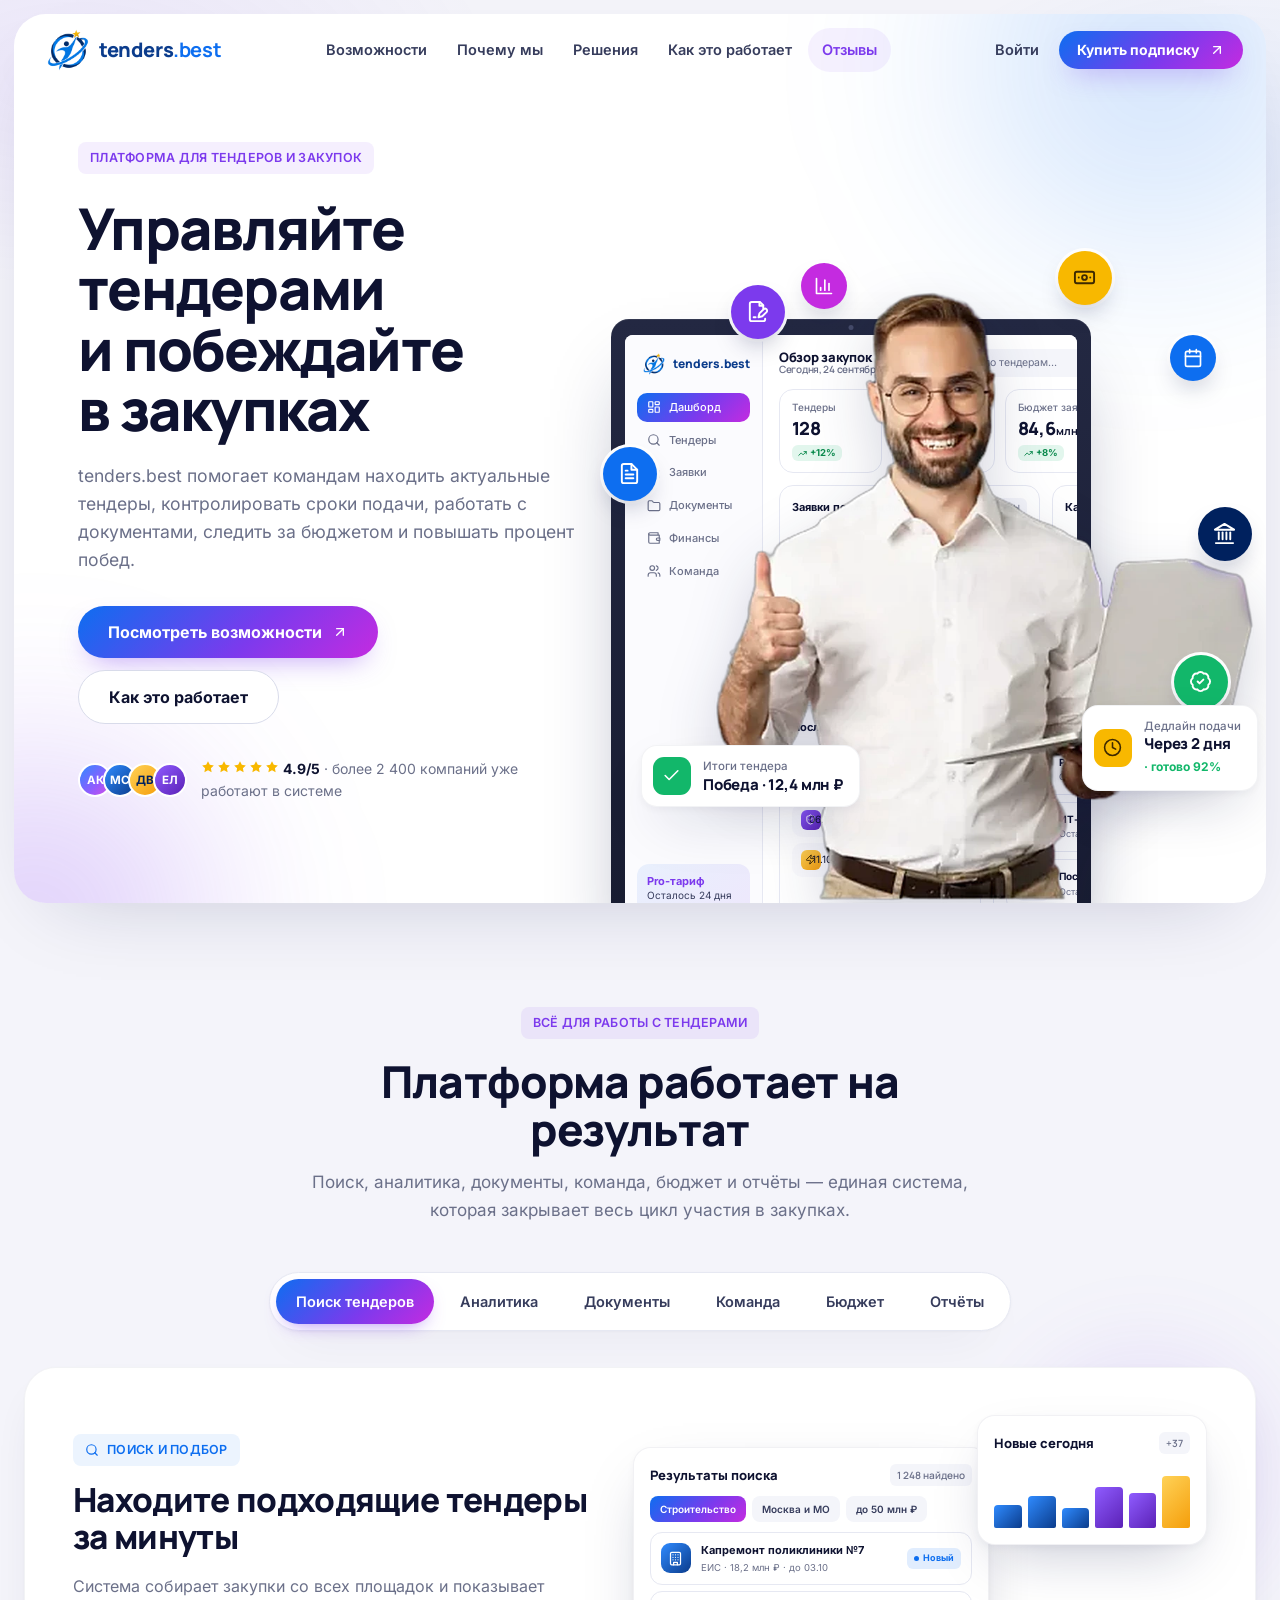
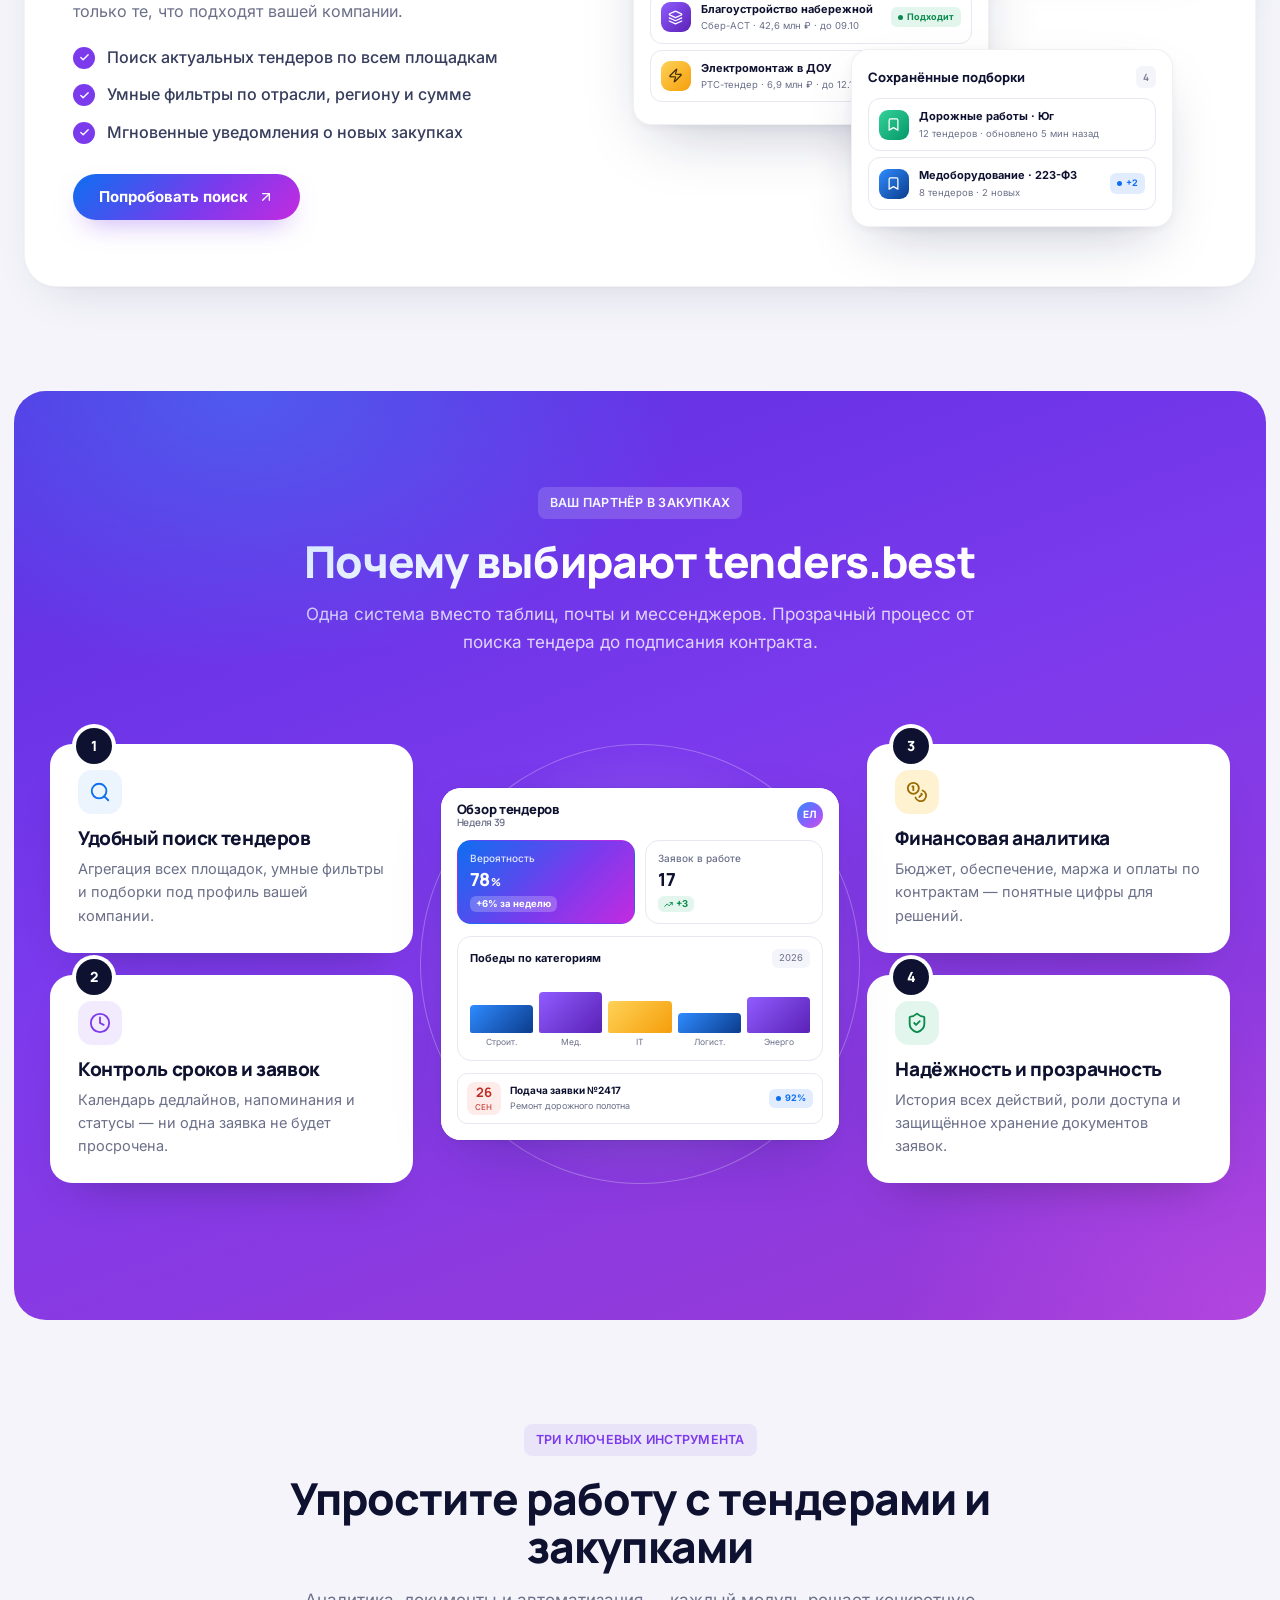
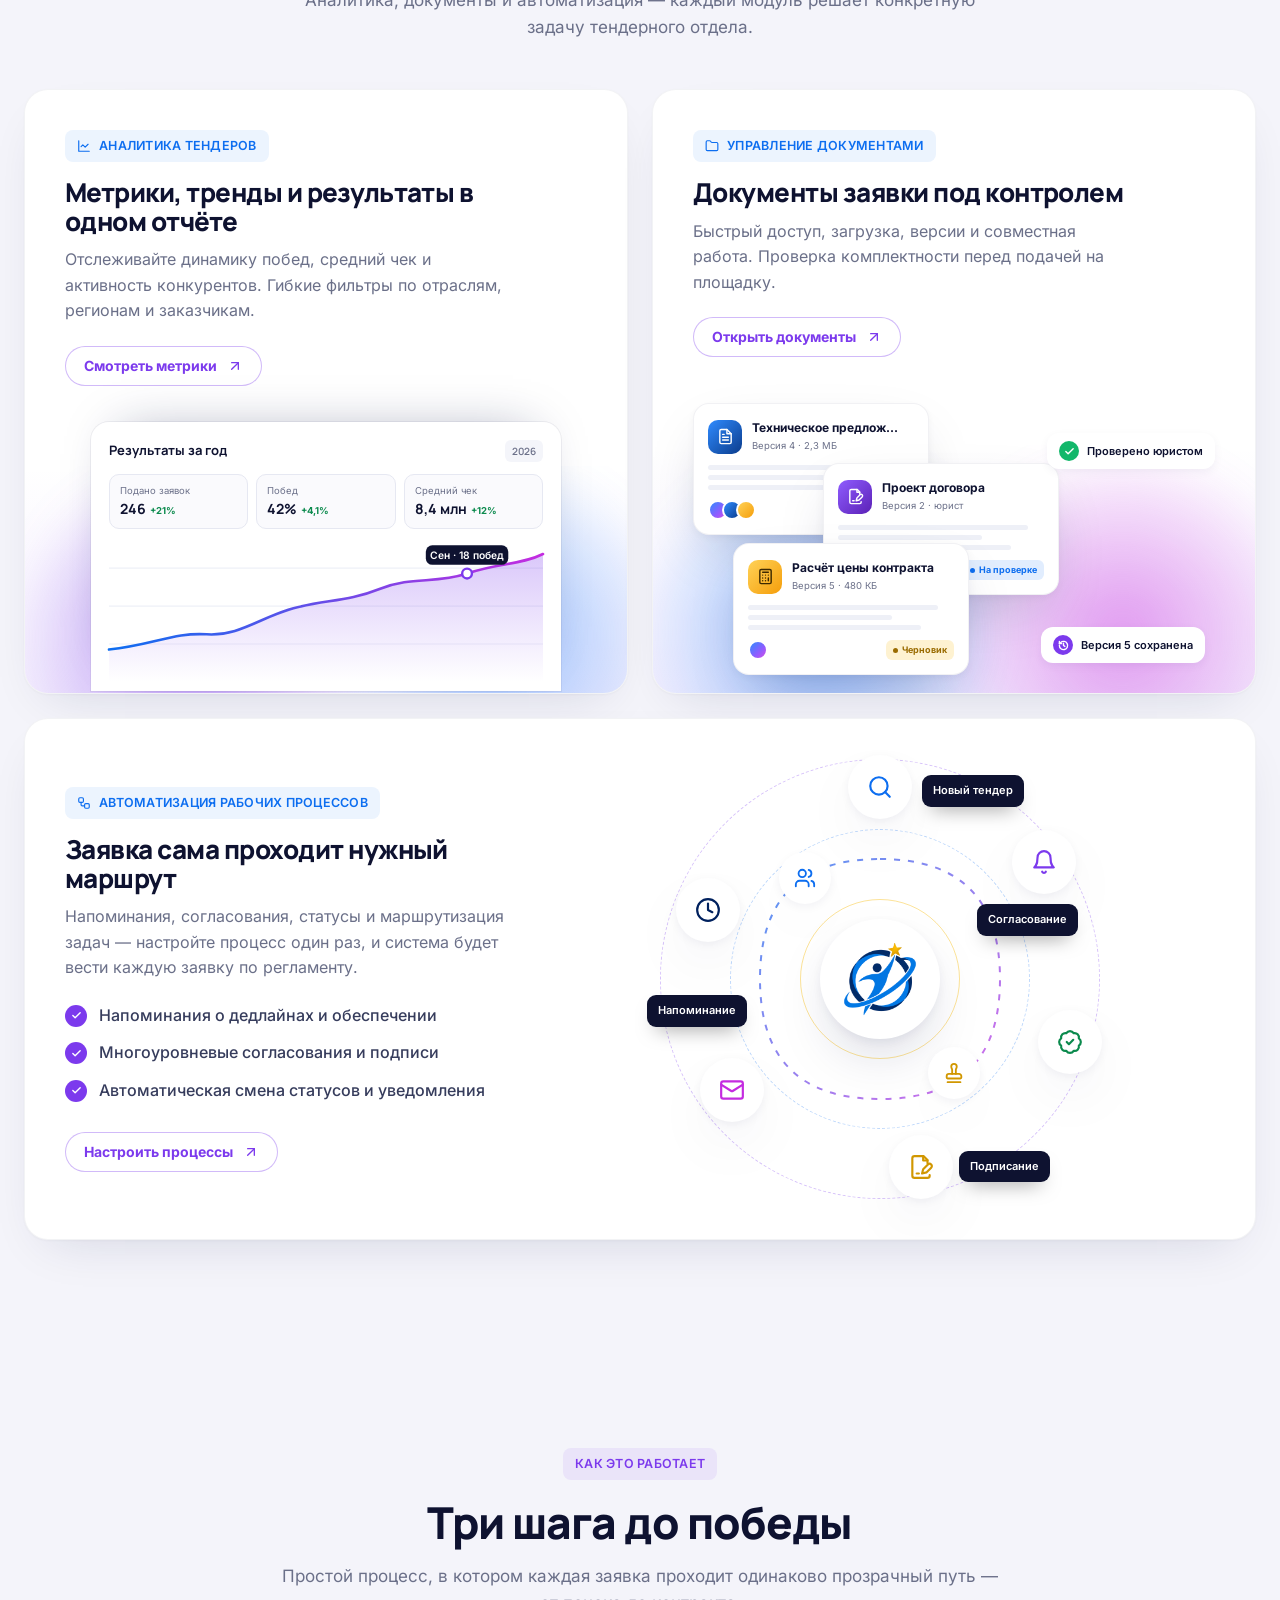
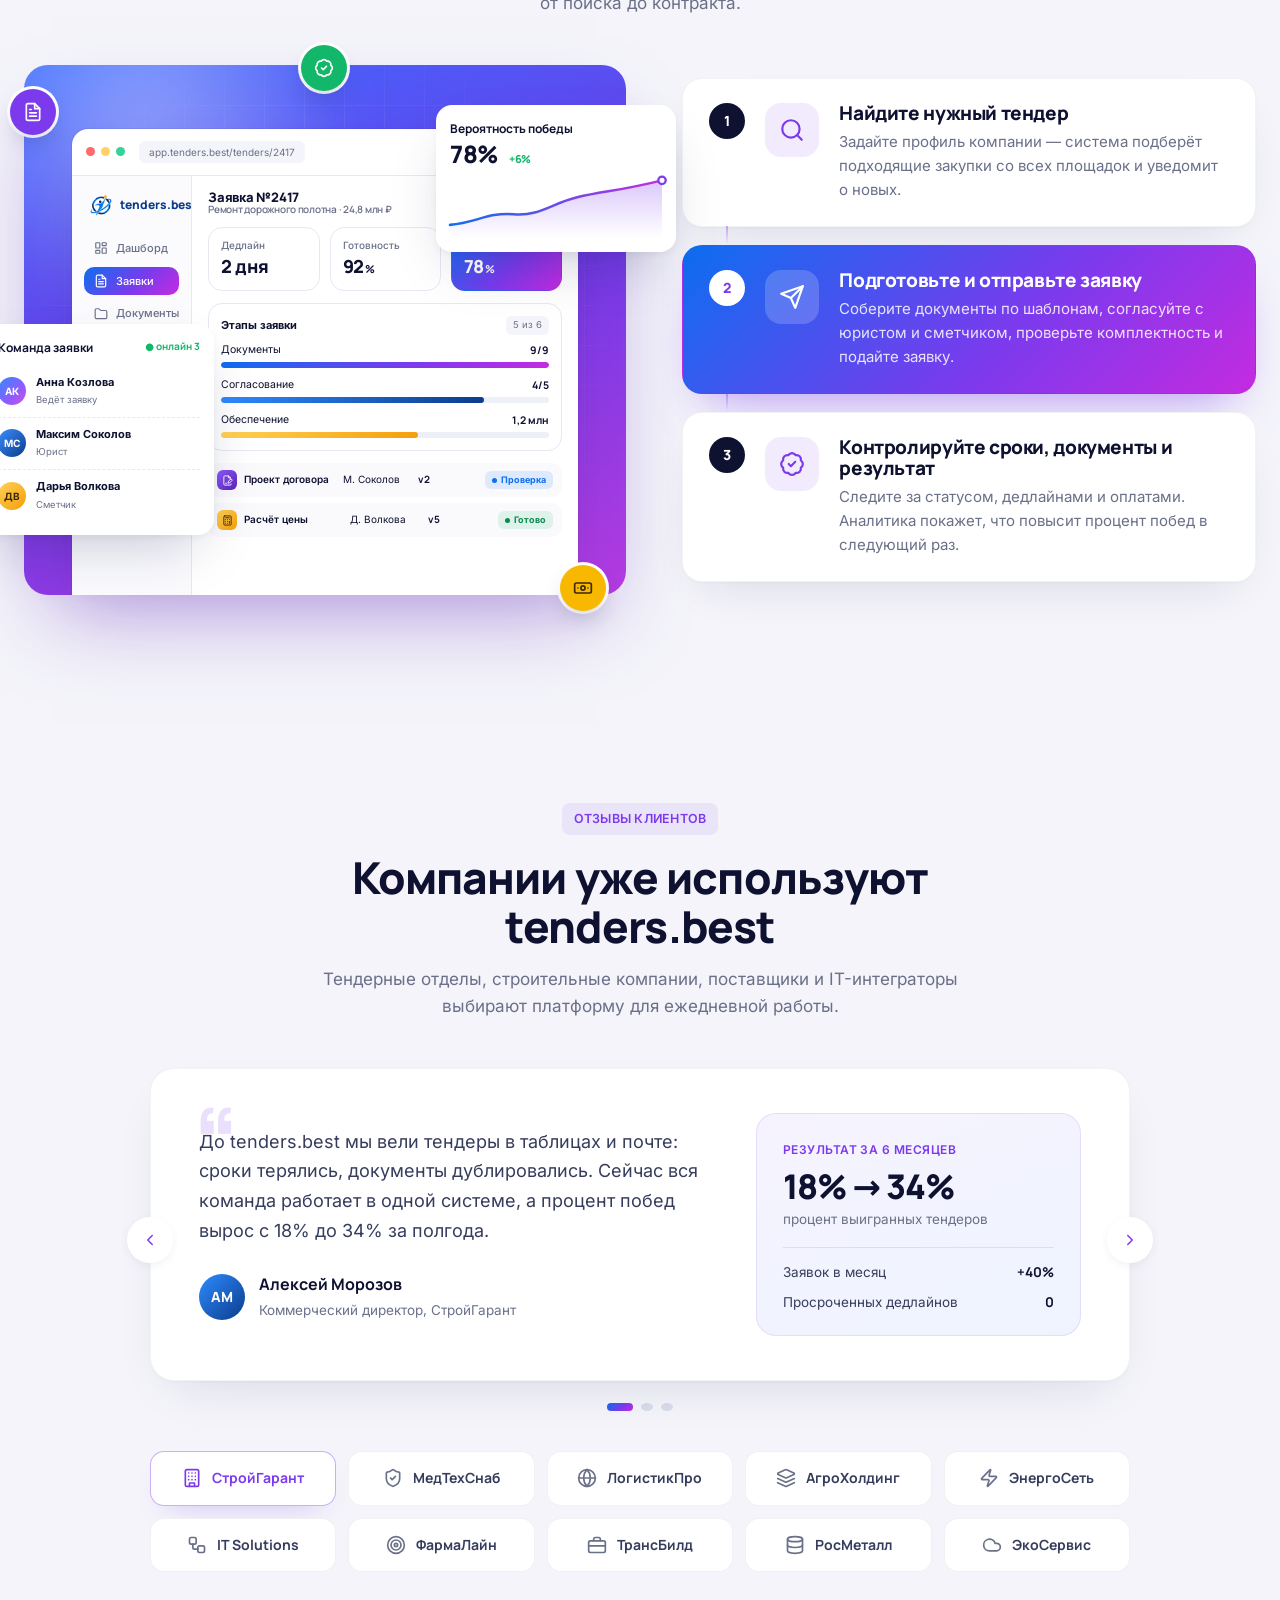
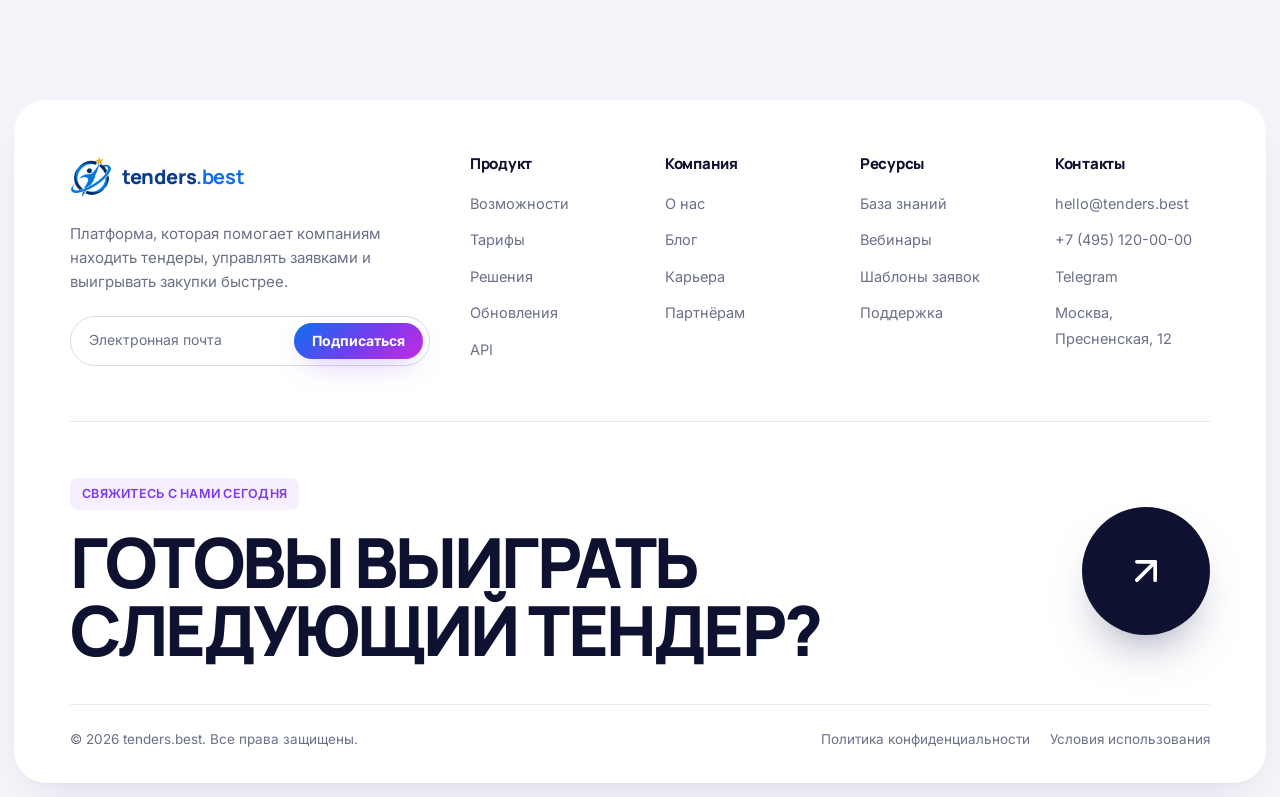
==== commit d54360f1: "Rework landing: photo hero, restrained motion, cleaner UI - Replace vector illustration with the ref" ====
--- a/index.html
+++ b/index.html
@@ -107,7 +107,7 @@
       </nav>
       <div class="header__actions">
         <a href="#" class="header__login">Войти</a>
-        <a href="#cta" class="btn btn--primary btn--sm">Начать бесплатно <svg class="icon icon--arrow"><use href="#i-arrow-up-right"/></svg></a>
+        <a href="#cta" class="btn btn--primary btn--sm">Купить подписку <svg class="icon icon--arrow"><use href="#i-arrow-up-right"/></svg></a>
         <button class="burger" id="burger" aria-label="Открыть меню" aria-expanded="false"><span></span><span></span><span></span></button>
       </div>
     </div>
@@ -119,8 +119,7 @@
   <a href="#features">Решения</a>
   <a href="#how">Как это работает</a>
   <a href="#reviews">Отзывы</a>
-  <a href="#integrations">Интеграции</a>
-  <a href="#cta" class="btn btn--primary btn--lg">Начать работу</a>
+  <a href="#cta" class="btn btn--primary btn--lg">Купить подписку</a>
 </div>
 
 <main id="top">
@@ -128,19 +127,17 @@
 <!-- ============ hero ============ -->
 <section class="hero">
   <div class="hero__card">
-    <div class="hero__glow hero__glow--1"></div>
-    <div class="hero__glow hero__glow--2"></div>
-    <div class="hero__glow hero__glow--3"></div>
-    <div class="blob blob--hero-left" aria-hidden="true"></div>
+    <div class="hero__glow hero__glow--1" aria-hidden="true"></div>
+    <div class="hero__glow hero__glow--2" aria-hidden="true"></div>
 
     <div class="container hero__inner">
       <div class="hero__copy">
-        <span class="eyebrow" data-reveal style="--i:0"><span class="dot"></span> Платформа для тендеров и закупок</span>
-        <h1 class="hero__title" data-reveal style="--i:1">Управляйте тендерами и побеждайте <span class="h-spark">в&nbsp;закупках</span></h1>
+        <span class="eyebrow" data-reveal style="--i:0">Платформа для тендеров и закупок</span>
+        <h1 class="hero__title" data-reveal style="--i:1">Управляйте тендерами и&nbsp;побеждайте в&nbsp;закупках</h1>
         <p class="hero__lead" data-reveal style="--i:2">tenders.best помогает командам находить актуальные тендеры, контролировать сроки подачи, работать с документами, следить за бюджетом и повышать процент побед.</p>
         <div class="hero__cta" data-reveal style="--i:3">
-          <a href="#cta" class="btn btn--primary btn--lg">Начать работу <svg class="icon icon--arrow"><use href="#i-arrow-up-right"/></svg></a>
-          <a href="#platform" class="btn btn--ghost btn--lg"><svg class="icon"><use href="#i-play"/></svg> Посмотреть возможности</a>
+          <a href="#platform" class="btn btn--primary btn--lg">Посмотреть возможности <svg class="icon icon--arrow"><use href="#i-arrow-up-right"/></svg></a>
+          <a href="#how" class="btn btn--ghost btn--lg">Как это работает</a>
         </div>
         <div class="hero__proof" data-reveal style="--i:4">
           <div class="avatars"><span>АК</span><span>МС</span><span>ДВ</span><span>ЕЛ</span></div>
@@ -154,8 +151,10 @@
       <div class="hero__visual" id="heroVisual">
         <div class="hero__scene">
           <!-- dashboard -->
-          <div class="hero__dash" data-parallax="0.35" data-reveal="scale">
-            <div class="dash dash--bezel" data-anim>
+          <div class="laptop" data-reveal>
+            <div class="laptop__screen">
+            <span class="laptop__cam"></span>
+            <div class="dash" data-anim>
               <aside class="dash__side">
                 <div class="dash__logo"><img src="assets/img/logo-mark.png" alt="">tenders.best</div>
                 <a class="dash__nav is-active"><svg class="icon"><use href="#i-grid"/></svg> Дашборд</a>
@@ -230,36 +229,32 @@
                 </div>
               </div>
             </div>
-            <div class="hero__dash-stand"></div>
+            </div>
+            <div class="laptop__base"><span class="laptop__notch"></span></div>
           </div>
 
           <!-- businessman -->
-          <div class="hero__person" data-parallax="0.15" data-reveal>
-            <img src="assets/img/person.svg" alt="Специалист по тендерам с ноутбуком" width="400" height="667">
+          <div class="hero__person" data-reveal>
+            <img src="assets/img/hero-person.webp" alt="Специалист по тендерам с ноутбуком" width="768" height="872">
           </div>
 
           <!-- floating badges -->
-          <div class="badge-wrap bw-file" data-parallax="0.9"><span class="badge badge--lg badge--blue" style="--fd:6.5s"><svg class="icon"><use href="#i-file"/></svg></span></div>
-          <div class="badge-wrap bw-contract" data-parallax="0.6"><span class="badge badge--violet" style="--fd:7s;--fdl:-1.5s"><svg class="icon"><use href="#i-contract"/></svg></span></div>
-          <div class="badge-wrap bw-chart" data-parallax="0.8"><span class="badge badge--sm badge--magenta" style="--fd:5.5s;--fdl:-2.4s"><svg class="icon"><use href="#i-chart"/></svg></span></div>
-          <div class="badge-wrap bw-money" data-parallax="0.7"><span class="badge badge--lg badge--gold" style="--fd:7.5s;--fdl:-0.8s"><svg class="icon"><use href="#i-money"/></svg></span></div>
-          <div class="badge-wrap bw-bank" data-parallax="1"><span class="badge badge--navy" style="--fd:6s;--fdl:-3s"><svg class="icon"><use href="#i-bank"/></svg></span></div>
-          <div class="badge-wrap bw-check" data-parallax="0.8"><span class="badge badge--lg badge--green" style="--fd:6.8s;--fdl:-1.2s"><svg class="icon"><use href="#i-badge"/></svg></span></div>
-          <div class="badge-wrap badge-wrap--hide-sm bw-calendar" data-parallax="0.55"><span class="badge badge--sm badge--blue" style="--fd:5.8s;--fdl:-2s"><svg class="icon"><use href="#i-calendar"/></svg></span></div>
-          <div class="badge-wrap bw-bell" data-parallax="0.9"><span class="badge badge--sm badge--red" style="--fd:6.2s;--fdl:-0.5s"><svg class="icon"><use href="#i-bell"/></svg></span></div>
-          <div class="badge-wrap bw-shield" data-parallax="0.65"><span class="badge badge--white" style="--fd:7.2s;--fdl:-3.6s"><svg class="icon"><use href="#i-shield"/></svg></span></div>
-          <div class="badge-wrap badge-wrap--hide-sm bw-gavel" data-parallax="0.75"><span class="badge badge--sm badge--violet" style="--fd:6.4s;--fdl:-1.8s"><svg class="icon"><use href="#i-gavel"/></svg></span></div>
-          <div class="badge-wrap badge-wrap--hide-sm bw-trend" data-parallax="0.5"><span class="badge badge--sm badge--gold" style="--fd:5.6s;--fdl:-2.8s"><svg class="icon"><use href="#i-trend"/></svg></span></div>
-          <div class="badge-wrap badge-wrap--hide-sm bw-brief" data-parallax="0.7"><span class="badge badge--sm badge--navy" style="--fd:6.9s;--fdl:-4s"><svg class="icon"><use href="#i-briefcase"/></svg></span></div>
+          <span class="badge badge--blue bw-file" style="--fdl:0s"><svg class="icon"><use href="#i-file"/></svg></span>
+          <span class="badge badge--violet bw-contract" style="--fdl:-1.2s"><svg class="icon"><use href="#i-contract"/></svg></span>
+          <span class="badge badge--sm badge--magenta bw-chart" style="--fdl:-2.1s"><svg class="icon"><use href="#i-chart"/></svg></span>
+          <span class="badge badge--gold bw-money" style="--fdl:-0.6s"><svg class="icon"><use href="#i-money"/></svg></span>
+          <span class="badge badge--sm badge--blue bw-calendar" style="--fdl:-2.8s"><svg class="icon"><use href="#i-calendar"/></svg></span>
+          <span class="badge badge--navy bw-bank" style="--fdl:-1.7s"><svg class="icon"><use href="#i-bank"/></svg></span>
+          <span class="badge badge--green bw-check" style="--fdl:-3.3s"><svg class="icon"><use href="#i-badge"/></svg></span>
 
           <!-- floating mini cards -->
-          <div class="float-card fc-win" data-parallax="0.45" style="--fd:8s;--fdl:-2s">
+          <div class="float-card fc-win">
             <span class="float-card__ico float-card__ico--green"><svg class="icon"><use href="#i-check"/></svg></span>
             <span><small>Итоги тендера</small><strong>Победа · 12,4 млн ₽</strong></span>
           </div>
-          <div class="float-card fc-deadline" data-parallax="0.5" style="--fd:7s;--fdl:-4s">
+          <div class="float-card fc-deadline">
             <span class="float-card__ico float-card__ico--gold"><svg class="icon"><use href="#i-clock"/></svg></span>
-            <span><small>Дедлайн подачи</small><strong>Через 2 дня</strong> <em>·  готово 92%</em></span>
+            <span><small>Дедлайн подачи</small><strong>Через 2 дня</strong> <em>· готово 92%</em></span>
           </div>
         </div>
       </div>
@@ -271,8 +266,8 @@
 <section class="section" id="platform">
   <div class="container">
     <div class="section-head" data-reveal>
-      <span class="eyebrow"><span class="dot"></span> Всё для работы с тендерами</span>
-      <h2><span class="h-spark">Платформа работает на результат</span></h2>
+      <span class="eyebrow">Всё для работы с тендерами</span>
+      <h2>Платформа работает на результат</h2>
       <p>Поиск, аналитика, документы, команда, бюджет и отчёты — единая система, которая закрывает весь цикл участия в закупках.</p>
     </div>
 
@@ -286,8 +281,6 @@
     </div>
 
     <div class="showcase" data-reveal>
-      <div class="showcase__blob" aria-hidden="true"></div>
-      <div class="showcase__blob showcase__blob--2" aria-hidden="true"></div>
       <div class="showcase__card">
 
         <!-- panel: search -->
@@ -524,8 +517,8 @@
 <section class="why" id="why">
   <div class="why__wrap">
     <div class="section-head" data-reveal>
-      <span class="eyebrow eyebrow--light"><span class="dot"></span> Ваш партнёр в закупках</span>
-      <h2><span class="h-spark">Почему выбирают tenders.best</span></h2>
+      <span class="eyebrow eyebrow--light">Ваш партнёр в закупках</span>
+      <h2>Почему выбирают tenders.best</h2>
       <p>Одна система вместо таблиц, почты и мессенджеров. Прозрачный процесс от поиска тендера до подписания контракта.</p>
     </div>
     <div class="why__grid">
@@ -544,8 +537,7 @@
         </div>
       </div>
       <div class="why__center" data-reveal="scale">
-        <div class="orb"></div>
-        <div class="orb orb--2"></div>
+        <div class="why__halo" aria-hidden="true"></div>
         <div class="why__dash">
           <div class="dash" data-anim>
             <div class="dash__main">
@@ -570,8 +562,6 @@
             </div>
           </div>
         </div>
-        <span class="badge badge--sm badge--gold why__ring-badge" style="left:-2%;top:8%;--fd:6s"><svg class="icon"><use href="#i-star"/></svg></span>
-        <span class="badge badge--sm badge--blue why__ring-badge" style="right:4%;bottom:18%;--fd:7s;--fdl:-2s"><svg class="icon"><use href="#i-badge"/></svg></span>
       </div>
       <div class="why__col why__col--r">
         <div class="why__item" data-reveal="right" style="--i:0">
@@ -595,8 +585,8 @@
 <section class="section" id="features">
   <div class="container">
     <div class="section-head" data-reveal>
-      <span class="eyebrow"><span class="dot"></span> Три ключевых инструмента</span>
-      <h2>Упростите работу с тендерами <span class="h-spark">и закупками</span></h2>
+      <span class="eyebrow">Три ключевых инструмента</span>
+      <h2>Упростите работу с тендерами и закупками</h2>
       <p>Аналитика, документы и автоматизация — каждый модуль решает конкретную задачу тендерного отдела.</p>
     </div>
     <div class="features__grid">
@@ -700,8 +690,8 @@
 <section class="section" id="how">
   <div class="container">
     <div class="section-head" data-reveal>
-      <span class="eyebrow"><span class="dot"></span> Как это работает</span>
-      <h2><span class="h-spark">Три шага до победы</span></h2>
+      <span class="eyebrow">Как это работает</span>
+      <h2>Три шага до победы</h2>
       <p>Простой процесс, в котором каждая заявка проходит одинаково прозрачный путь — от поиска до контракта.</p>
     </div>
     <div class="how__grid">
@@ -786,8 +776,8 @@
 <section class="section testi" id="reviews">
   <div class="container">
     <div class="section-head" data-reveal>
-      <span class="eyebrow"><span class="dot"></span> Отзывы клиентов</span>
-      <h2><span class="h-spark">Компании уже используют tenders.best</span></h2>
+      <span class="eyebrow">Отзывы клиентов</span>
+      <h2>Компании уже используют tenders.best</h2>
       <p>Тендерные отделы, строительные компании, поставщики и IT-интеграторы выбирают платформу для ежедневной работы.</p>
     </div>
 
@@ -797,47 +787,53 @@
       <div class="testi__track">
 
         <div class="testi__slide is-active" data-company="0">
-          <div>
-            <span class="stars"><svg class="icon"><use href="#i-star"/></svg><svg class="icon"><use href="#i-star"/></svg><svg class="icon"><use href="#i-star"/></svg><svg class="icon"><use href="#i-star"/></svg><svg class="icon"><use href="#i-star"/></svg></span>
-            <p class="testi__quote">«До tenders.best мы вели тендеры в таблицах и почте: сроки терялись, документы дублировались. Сейчас вся команда работает в одной системе, а процент побед вырос с 18% до 34% за полгода».</p>
+          <div class="testi__main">
+            <span class="testi__mark" aria-hidden="true">“</span>
+            <p class="testi__quote">До tenders.best мы вели тендеры в таблицах и почте: сроки терялись, документы дублировались. Сейчас вся команда работает в одной системе, а процент побед вырос с 18% до 34% за полгода.</p>
             <div class="testi__author">
-              <span class="ava"><svg viewBox="0 0 48 48"><circle cx="24" cy="24" r="24" fill="#dbe7ff"/><circle cx="24" cy="19" r="8" fill="#f2c4a2"/><path d="M8 44c2-10 9-14 16-14s14 4 16 14z" fill="#0d6ef0"/><path d="M16 17c0-6 4-9 8-9s8 3 8 9c-2-3-5-4-8-4s-6 1-8 4z" fill="#3d2617"/></svg></span>
-              <div><b>Алексей Морозов</b><small>Коммерческий директор</small></div>
-              <span class="testi__company"><svg class="icon"><use href="#i-building"/></svg>СтройГарант</span>
-            </div>
-          </div>
-          <div class="testi__photo" aria-hidden="true">
-            <svg viewBox="0 0 200 200"><defs><linearGradient id="tp1" x1="0" y1="0" x2="1" y2="1"><stop offset="0" stop-color="#2f8bff"/><stop offset="1" stop-color="#7c3aed"/></linearGradient></defs><rect width="200" height="200" fill="url(#tp1)"/><circle cx="100" cy="82" r="34" fill="#f2c4a2"/><path d="M66 78c0-24 15-36 34-36s34 12 34 36c-8-12-20-16-34-16s-26 4-34 16z" fill="#3d2617"/><path d="M30 200c4-42 34-62 70-62s66 20 70 62z" fill="#fff"/><path d="M92 138l8 20 8-20z" fill="#0d6ef0"/><path d="M78 96c6 8 14 12 22 12s16-4 22-12" fill="none" stroke="#7a3f2c" stroke-width="3" stroke-linecap="round"/><g fill="none" stroke="#2b2b33" stroke-width="2.5"><rect x="72" y="72" width="24" height="18" rx="8"/><rect x="104" y="72" width="24" height="18" rx="8"/><path d="M96 80h8"/></g></svg>
+              <span class="ava ava--blue">АМ</span>
+              <div><b>Алексей Морозов</b><small>Коммерческий директор, СтройГарант</small></div>
+            </div>
+          </div>
+          <div class="testi__result">
+            <small>Результат за 6 месяцев</small>
+            <b>18% → 34%</b>
+            <span>процент выигранных тендеров</span>
+            <ul><li>Заявок в месяц <b>+40%</b></li><li>Просроченных дедлайнов <b>0</b></li></ul>
           </div>
         </div>
 
         <div class="testi__slide" data-company="1">
-          <div>
-            <span class="stars"><svg class="icon"><use href="#i-star"/></svg><svg class="icon"><use href="#i-star"/></svg><svg class="icon"><use href="#i-star"/></svg><svg class="icon"><use href="#i-star"/></svg><svg class="icon"><use href="#i-star"/></svg></span>
-            <p class="testi__quote">«Аналитика по конкурентам и прогноз вероятности победы помогли отказаться от невыгодных лотов и сосредоточиться на закупках, которые действительно приносят прибыль».</p>
+          <div class="testi__main">
+            <span class="testi__mark" aria-hidden="true">“</span>
+            <p class="testi__quote">Аналитика по конкурентам и прогноз вероятности победы помогли отказаться от невыгодных лотов и сосредоточиться на закупках, которые действительно приносят прибыль.</p>
             <div class="testi__author">
-              <span class="ava"><svg viewBox="0 0 48 48"><circle cx="24" cy="24" r="24" fill="#f3e3ff"/><circle cx="24" cy="19" r="8" fill="#f6d2b8"/><path d="M8 44c2-10 9-14 16-14s14 4 16 14z" fill="#7c3aed"/><path d="M14 24c0-10 4-16 10-16s10 6 10 16c-2-4-4-6-10-6s-8 2-10 6z" fill="#5a3a24"/></svg></span>
-              <div><b>Марина Соколова</b><small>Руководитель тендерного отдела</small></div>
-              <span class="testi__company"><svg class="icon"><use href="#i-shield"/></svg>МедТехСнаб</span>
-            </div>
-          </div>
-          <div class="testi__photo" aria-hidden="true">
-            <svg viewBox="0 0 200 200"><defs><linearGradient id="tp2" x1="0" y1="0" x2="1" y2="1"><stop offset="0" stop-color="#a35bff"/><stop offset="1" stop-color="#c42be0"/></linearGradient></defs><rect width="200" height="200" fill="url(#tp2)"/><path d="M58 120c-6-40 10-78 42-78s48 38 42 78z" fill="#5a3a24"/><circle cx="100" cy="84" r="32" fill="#f6d2b8"/><path d="M68 74c4-18 16-26 32-26s28 8 32 26c-8-8-18-10-32-10s-24 2-32 10z" fill="#5a3a24"/><path d="M30 200c4-42 34-62 70-62s66 20 70 62z" fill="#fff"/><path d="M82 96c5 6 11 9 18 9s13-3 18-9" fill="none" stroke="#a04a3a" stroke-width="3" stroke-linecap="round"/><circle cx="88" cy="80" r="3" fill="#2a1a10"/><circle cx="112" cy="80" r="3" fill="#2a1a10"/></svg>
+              <span class="ava ava--violet">МС</span>
+              <div><b>Марина Соколова</b><small>Руководитель тендерного отдела, МедТехСнаб</small></div>
+            </div>
+          </div>
+          <div class="testi__result">
+            <small>Результат за квартал</small>
+            <b>+2,4 млн ₽</b>
+            <span>дополнительной маржи</span>
+            <ul><li>Отклонено невыгодных лотов <b>31</b></li><li>Средняя маржа <b>24%</b></li></ul>
           </div>
         </div>
 
         <div class="testi__slide" data-company="2">
-          <div>
-            <span class="stars"><svg class="icon"><use href="#i-star"/></svg><svg class="icon"><use href="#i-star"/></svg><svg class="icon"><use href="#i-star"/></svg><svg class="icon"><use href="#i-star"/></svg><svg class="icon"><use href="#i-star"/></svg></span>
-            <p class="testi__quote">«Напоминания о дедлайнах и автоматические согласования сэкономили нам десятки часов в месяц. Ни одной просроченной заявки за год — для логистики это критично».</p>
+          <div class="testi__main">
+            <span class="testi__mark" aria-hidden="true">“</span>
+            <p class="testi__quote">Напоминания о дедлайнах и автоматические согласования сэкономили нам десятки часов в месяц. Ни одной просроченной заявки за год — для логистики это критично.</p>
             <div class="testi__author">
-              <span class="ava"><svg viewBox="0 0 48 48"><circle cx="24" cy="24" r="24" fill="#fff1cc"/><circle cx="24" cy="19" r="8" fill="#e9b08c"/><path d="M8 44c2-10 9-14 16-14s14 4 16 14z" fill="#f59e0b"/><path d="M16 16c0-5 4-8 8-8s8 3 8 8c-2-2-5-3-8-3s-6 1-8 3z" fill="#2a1a10"/></svg></span>
-              <div><b>Дмитрий Ковалёв</b><small>Директор по закупкам</small></div>
-              <span class="testi__company"><svg class="icon"><use href="#i-globe"/></svg>ЛогистикПро</span>
-            </div>
-          </div>
-          <div class="testi__photo" aria-hidden="true">
-            <svg viewBox="0 0 200 200"><defs><linearGradient id="tp3" x1="0" y1="0" x2="1" y2="1"><stop offset="0" stop-color="#ffd257"/><stop offset="1" stop-color="#f59e0b"/></linearGradient></defs><rect width="200" height="200" fill="url(#tp3)"/><circle cx="100" cy="84" r="33" fill="#e9b08c"/><path d="M68 78c0-20 14-32 32-32s32 12 32 32c-6-10-18-14-32-14s-26 4-32 14z" fill="#2a1a10"/><path d="M76 100c4 10 12 16 24 16s20-6 24-16c-6 6-14 8-24 8s-18-2-24-8z" fill="#2a1a10" opacity=".9"/><path d="M30 200c4-42 34-62 70-62s66 20 70 62z" fill="#0e1230"/><path d="M90 138h20l-10 22z" fill="#fff"/><circle cx="88" cy="82" r="3" fill="#2a1a10"/><circle cx="112" cy="82" r="3" fill="#2a1a10"/></svg>
+              <span class="ava ava--gold">ДК</span>
+              <div><b>Дмитрий Ковалёв</b><small>Директор по закупкам, ЛогистикПро</small></div>
+            </div>
+          </div>
+          <div class="testi__result">
+            <small>Экономия времени</small>
+            <b>38 ч / мес</b>
+            <span>на согласованиях и контроле</span>
+            <ul><li>Просроченных заявок за год <b>0</b></li><li>Контрактов подписано <b>27</b></li></ul>
           </div>
         </div>
 
@@ -860,37 +856,6 @@
   </div>
 </section>
 
-<!-- ============ integrations ============ -->
-<section class="integrations" id="integrations">
-  <div class="integrations__wrap">
-    <div class="integrations__copy" data-reveal="left">
-      <span class="eyebrow eyebrow--light"><span class="dot"></span> Единая экосистема</span>
-      <h2>Интеграции для <span class="h-spark">эффективной работы</span></h2>
-      <p>Платформа подключается к инструментам, которыми команда уже пользуется: почта, документы, календарь, CRM, банк и учётные системы.</p>
-      <div class="store-btns">
-        <a href="#" class="store-btn"><svg class="icon"><use href="#i-apple"/></svg><span><small>Загрузить в</small><b>App Store</b></span></a>
-        <a href="#" class="store-btn"><svg class="icon"><use href="#i-gplay"/></svg><span><small>Доступно в</small><b>Google Play</b></span></a>
-      </div>
-    </div>
-    <div class="cluster" data-reveal="right">
-      <div class="cluster__blob" aria-hidden="true"></div>
-      <div class="cluster__item" style="left:4%;top:8%;--fd:6s" title="Почта"><svg class="icon"><use href="#i-mail"/></svg></div>
-      <div class="cluster__item cluster__item--violet" style="left:24%;top:0;--fd:7s;--fdl:-1s" title="Документы"><svg class="icon"><use href="#i-file"/></svg></div>
-      <div class="cluster__item cluster__item--gold" style="left:44%;top:10%;--fd:6.5s;--fdl:-2s" title="Аналитика"><svg class="icon"><use href="#i-chart"/></svg></div>
-      <div class="cluster__item cluster__item--green" style="left:64%;top:2%;--fd:7.2s;--fdl:-3s" title="Финансы"><svg class="icon"><use href="#i-wallet"/></svg></div>
-      <div class="cluster__item cluster__item--magenta" style="left:84%;top:12%;--fd:6.2s;--fdl:-0.6s" title="Календарь"><svg class="icon"><use href="#i-calendar"/></svg></div>
-      <div class="cluster__item cluster__item--navy cluster__item--sm" style="left:12%;top:42%;--fd:6.8s;--fdl:-1.8s" title="CRM"><svg class="icon"><use href="#i-users"/></svg></div>
-      <div class="cluster__item" style="left:32%;top:38%;--fd:7.4s;--fdl:-2.4s" title="Облачное хранилище"><svg class="icon"><use href="#i-cloud"/></svg></div>
-      <div class="cluster__item cluster__item--red" style="left:54%;top:44%;--fd:6.1s;--fdl:-3.2s" title="Уведомления"><svg class="icon"><use href="#i-bell"/></svg></div>
-      <div class="cluster__item cluster__item--violet cluster__item--sm" style="left:76%;top:40%;--fd:6.9s;--fdl:-1.2s" title="Отчёты"><svg class="icon"><use href="#i-report"/></svg></div>
-      <div class="cluster__item cluster__item--navy" style="left:20%;top:72%;--fd:7.1s;--fdl:-2.9s" title="Банк"><svg class="icon"><use href="#i-bank"/></svg></div>
-      <div class="cluster__item cluster__item--green cluster__item--sm" style="left:44%;top:76%;--fd:6.4s;--fdl:-0.9s" title="Мессенджеры"><svg class="icon"><use href="#i-message"/></svg></div>
-      <div class="cluster__item cluster__item--gold" style="left:64%;top:70%;--fd:6.6s;--fdl:-2.1s" title="Учётные системы"><svg class="icon"><use href="#i-database"/></svg></div>
-      <div class="cluster__item cluster__item--sm" style="left:86%;top:74%;--fd:7.3s;--fdl:-3.6s" title="Платежи"><svg class="icon"><use href="#i-card"/></svg></div>
-    </div>
-  </div>
-</section>
-
 <!-- ============ footer ============ -->
 <footer class="footer" id="cta">
   <div class="footer__card">
@@ -905,7 +870,7 @@
       </div>
       <div class="footer__col">
         <h4>Продукт</h4>
-        <ul><li><a href="#platform">Возможности</a></li><li><a href="#">Тарифы</a></li><li><a href="#integrations">Интеграции</a></li><li><a href="#">Обновления</a></li><li><a href="#">API</a></li></ul>
+        <ul><li><a href="#platform">Возможности</a></li><li><a href="#">Тарифы</a></li><li><a href="#features">Решения</a></li><li><a href="#">Обновления</a></li><li><a href="#">API</a></li></ul>
       </div>
       <div class="footer__col">
         <h4>Компания</h4>
@@ -923,7 +888,7 @@
 
     <div class="footer__cta" data-reveal>
       <div>
-        <span class="eyebrow"><span class="dot"></span> Свяжитесь с нами сегодня</span>
+        <span class="eyebrow">Свяжитесь с нами сегодня</span>
         <h2>Готовы выиграть следующий тендер?</h2>
       </div>
       <a href="#" class="cta-circle" aria-label="Начать работу"><svg class="icon"><use href="#i-arrow-up-right"/></svg></a>
--- a/assets/css/styles.css
+++ b/assets/css/styles.css
@@ -3,9 +3,7 @@
    ========================================================================== */
 
 :root {
-  /* palette */
-  --bg: #f3f2fa;
-  --bg-2: #eceafa;
+  --bg: #f4f4fa;
   --surface: #ffffff;
   --ink: #0e1230;
   --ink-2: #363c5c;
@@ -14,14 +12,11 @@
   --line-2: #d8dbea;
 
   --blue: #0d6ef0;
-  --blue-2: #2f8bff;
   --blue-deep: #0b3c8c;
   --navy: #00215e;
   --violet: #7c3aed;
-  --violet-2: #a35bff;
   --magenta: #c42be0;
   --gold: #f8b800;
-  --gold-2: #ffd257;
   --green: #12b76a;
   --red: #f04438;
 
@@ -30,33 +25,23 @@
   --grad-blue: linear-gradient(135deg, #2f8bff 0%, #0b3c8c 100%);
   --grad-violet: linear-gradient(135deg, #8f5cff 0%, #5b21b6 100%);
   --grad-gold: linear-gradient(135deg, #ffd257 0%, #f59e0b 100%);
-  --grad-text: linear-gradient(92deg, #0d6ef0 0%, #7c3aed 60%, #c42be0 100%);
-
-  /* type */
+
   --font-head: "Manrope", "Inter", system-ui, -apple-system, "Segoe UI", sans-serif;
   --font-body: "Inter", system-ui, -apple-system, "Segoe UI", sans-serif;
 
-  /* shape */
-  --r-xl: 36px;
-  --r-lg: 28px;
-  --r-md: 20px;
-  --r-sm: 14px;
+  --r-xl: 32px;
+  --r-lg: 24px;
+  --r-md: 18px;
   --r-pill: 999px;
 
-  /* elevation */
-  --shadow-card: 0 24px 60px -24px rgba(16, 24, 72, 0.18), 0 2px 6px rgba(16, 24, 72, 0.04);
-  --shadow-float: 0 30px 70px -20px rgba(16, 24, 72, 0.28), 0 4px 12px rgba(16, 24, 72, 0.06);
-  --shadow-badge: 0 18px 34px -12px rgba(13, 60, 140, 0.45), inset 0 -6px 12px rgba(0, 0, 0, 0.12), inset 0 4px 8px rgba(255, 255, 255, 0.35);
-  --shadow-btn: 0 14px 30px -12px rgba(124, 58, 237, 0.55);
-
-  /* motion */
+  --shadow-card: 0 20px 50px -24px rgba(16, 24, 72, 0.16), 0 1px 3px rgba(16, 24, 72, 0.04);
+  --shadow-float: 0 24px 60px -20px rgba(16, 24, 72, 0.26), 0 3px 10px rgba(16, 24, 72, 0.05);
+  --shadow-btn: 0 12px 28px -12px rgba(124, 58, 237, 0.5);
+
   --ease: cubic-bezier(0.22, 1, 0.36, 1);
-  --ease-io: cubic-bezier(0.65, 0, 0.35, 1);
-  --dur: 0.7s;
-
   --container: 1280px;
   --gutter: 24px;
-  --nav-h: 76px;
+  --nav-h: 72px;
 }
 
 /* ---------- reset ---------- */
@@ -80,169 +65,130 @@
 h1, h2, h3, h4 { margin: 0; font-family: var(--font-head); font-weight: 800; letter-spacing: -0.02em; line-height: 1.1; }
 p { margin: 0; }
 ul { margin: 0; padding: 0; list-style: none; }
-::selection { background: rgba(124, 58, 237, 0.2); }
+::selection { background: rgba(124, 58, 237, 0.18); }
 
 .icon { width: 1em; height: 1em; fill: none; stroke: currentColor; stroke-width: 2; stroke-linecap: round; stroke-linejoin: round; flex: none; }
-.icon--fill { fill: currentColor; stroke: none; }
-
 .container { width: 100%; max-width: var(--container); margin: 0 auto; padding: 0 var(--gutter); }
-.visually-hidden { position: absolute !important; width: 1px; height: 1px; overflow: hidden; clip: rect(0 0 0 0); white-space: nowrap; }
-
-/* page background aura */
+
 .page-aura {
-  position: fixed; inset: 0; z-index: -1; pointer-events: none; overflow: hidden;
+  position: fixed; inset: 0; z-index: -1; pointer-events: none;
   background:
-    radial-gradient(60% 40% at 8% 10%, rgba(124, 58, 237, 0.10), transparent 60%),
-    radial-gradient(50% 40% at 95% 20%, rgba(13, 110, 240, 0.10), transparent 60%),
-    radial-gradient(60% 50% at 50% 100%, rgba(196, 43, 224, 0.08), transparent 60%);
+    radial-gradient(55% 40% at 6% 8%, rgba(124, 58, 237, 0.08), transparent 60%),
+    radial-gradient(45% 40% at 96% 18%, rgba(13, 110, 240, 0.08), transparent 60%);
 }
 
 /* ---------- typography helpers ---------- */
 .eyebrow {
   display: inline-flex; align-items: center; gap: 8px;
-  padding: 7px 14px; border-radius: var(--r-pill);
-  font-size: 13px; font-weight: 600; letter-spacing: 0.01em;
-  color: var(--violet);
-  background: rgba(124, 58, 237, 0.08);
-  border: 1px solid rgba(124, 58, 237, 0.18);
-}
-.eyebrow--blue { color: var(--blue); background: rgba(13, 110, 240, 0.08); border-color: rgba(13, 110, 240, 0.18); }
-.eyebrow--light { color: #fff; background: rgba(255, 255, 255, 0.14); border-color: rgba(255, 255, 255, 0.3); }
-.eyebrow .dot { width: 6px; height: 6px; border-radius: 50%; background: currentColor; box-shadow: 0 0 0 3px rgba(124, 58, 237, 0.15); }
+  padding: 6px 12px; border-radius: 8px;
+  font-size: 12.5px; font-weight: 600; letter-spacing: 0.02em; text-transform: uppercase;
+  color: var(--violet); background: rgba(124, 58, 237, 0.08);
+}
+.eyebrow--blue { color: var(--blue); background: rgba(13, 110, 240, 0.08); }
+.eyebrow--light { color: #fff; background: rgba(255, 255, 255, 0.16); }
 
 .section-head { text-align: center; max-width: 720px; margin: 0 auto 48px; }
 .section-head .eyebrow { margin-bottom: 18px; }
-.section-head h2 { font-size: clamp(30px, 4vw, 46px); }
+.section-head h2 { font-size: clamp(30px, 3.8vw, 44px); }
 .section-head p { margin-top: 16px; color: var(--muted); font-size: 17px; }
-.section-head--left { text-align: left; margin-left: 0; }
-
-.h-spark { position: relative; display: inline-block; }
-.h-spark::after {
-  content: ""; position: absolute; right: -44px; top: -8px; width: 36px; height: 36px;
-  background: url("data:image/svg+xml,%3Csvg xmlns='http://www.w3.org/2000/svg' viewBox='0 0 36 36' fill='none' stroke='%237c3aed' stroke-width='3.5' stroke-linecap='round'%3E%3Cpath d='M6 30 L16 12'/%3E%3Cpath d='M22 24 L33 6'/%3E%3C/svg%3E") no-repeat center / contain;
-}
-.h-spark--blue::after { filter: hue-rotate(-40deg); }
-.grad-text { background: var(--grad-text); -webkit-background-clip: text; background-clip: text; color: transparent; }
 
 /* ---------- buttons ---------- */
 .btn {
   position: relative; display: inline-flex; align-items: center; justify-content: center; gap: 10px;
   padding: 15px 26px; border-radius: var(--r-pill);
   font-weight: 700; font-size: 15px; line-height: 1; white-space: nowrap;
-  transition: transform 0.35s var(--ease), box-shadow 0.35s var(--ease), background-color 0.3s, color 0.3s, border-color 0.3s;
-  will-change: transform;
-}
-.btn .icon { width: 16px; height: 16px; transition: transform 0.35s var(--ease); }
-.btn:hover { transform: translateY(-2px); }
+  transition: transform 0.3s var(--ease), box-shadow 0.3s var(--ease), background-color 0.25s, color 0.25s, border-color 0.25s;
+}
+.btn .icon { width: 16px; height: 16px; transition: transform 0.3s var(--ease); }
+.btn:hover { transform: translateY(-1px); }
 .btn:hover .icon--arrow { transform: translate(2px, -2px); }
-.btn:active { transform: translateY(0) scale(0.98); }
-
-.btn--primary { color: #fff; background: var(--grad-brand); box-shadow: var(--shadow-btn); isolation: isolate; overflow: hidden; }
-.btn--primary::before {
-  content: ""; position: absolute; inset: 0; z-index: -1;
-  background: linear-gradient(135deg, #3b8dff 0%, #9b5cff 58%, #e25cf5 100%);
-  opacity: 0; transition: opacity 0.35s;
-}
-.btn--primary:hover::before { opacity: 1; }
-.btn--primary:hover { box-shadow: 0 20px 40px -14px rgba(124, 58, 237, 0.65); }
-
+.btn:active { transform: translateY(0); }
+
+.btn--primary { color: #fff; background: var(--grad-brand); box-shadow: var(--shadow-btn); }
+.btn--primary:hover { box-shadow: 0 16px 34px -12px rgba(124, 58, 237, 0.6); }
 .btn--ghost { color: var(--ink); background: #fff; border: 1.5px solid var(--line-2); }
-.btn--ghost:hover { border-color: var(--violet); color: var(--violet); box-shadow: 0 12px 30px -16px rgba(124, 58, 237, 0.4); }
-
+.btn--ghost:hover { border-color: var(--violet); color: var(--violet); }
 .btn--outline-brand { color: var(--violet); background: #fff; border: 1.5px solid rgba(124, 58, 237, 0.35); }
-.btn--outline-brand:hover { background: var(--violet); color: #fff; box-shadow: var(--shadow-btn); }
-
-.btn--dark { color: #fff; background: var(--ink); }
-.btn--dark:hover { background: #1a2050; }
-
-.btn--white { color: var(--violet); background: #fff; box-shadow: 0 14px 30px -12px rgba(0, 0, 0, 0.3); }
-.btn--white:hover { color: var(--blue); }
-
+.btn--outline-brand:hover { background: var(--violet); color: #fff; }
 .btn--sm { padding: 11px 18px; font-size: 14px; }
 .btn--lg { padding: 18px 30px; font-size: 16px; }
 
 /* ---------- header ---------- */
 .header {
-  position: fixed; top: 16px; left: 0; right: 0; z-index: 50;
-  transition: top 0.4s var(--ease);
-}
+  position: fixed; top: 14px; left: 0; right: 0; z-index: 50;
+  transition: transform 0.45s var(--ease), top 0.3s var(--ease);
+}
+.header.is-hidden { transform: translateY(calc(-100% - 20px)); }
 .header__bar {
   display: flex; align-items: center; justify-content: space-between; gap: 24px;
-  height: var(--nav-h);
-  padding: 0 12px 0 24px;
-  border-radius: var(--r-pill);
-  transition: background-color 0.4s, box-shadow 0.4s, backdrop-filter 0.4s, border-color 0.4s, height 0.4s var(--ease);
-  border: 1px solid transparent;
-}
-.header.is-scrolled { top: 12px; }
+  height: var(--nav-h); padding: 0 12px 0 22px;
+  border-radius: var(--r-pill); border: 1px solid transparent;
+  transition: background-color 0.3s, box-shadow 0.3s, border-color 0.3s, height 0.3s var(--ease);
+}
+.header.is-scrolled { top: 10px; }
 .header.is-scrolled .header__bar {
-  height: 64px;
-  background: rgba(255, 255, 255, 0.82);
-  -webkit-backdrop-filter: blur(18px) saturate(1.4);
-  backdrop-filter: blur(18px) saturate(1.4);
+  height: 62px;
+  background: rgba(255, 255, 255, 0.86);
+  -webkit-backdrop-filter: blur(16px) saturate(1.3); backdrop-filter: blur(16px) saturate(1.3);
   border-color: rgba(255, 255, 255, 0.7);
-  box-shadow: 0 18px 50px -20px rgba(16, 24, 72, 0.25);
+  box-shadow: 0 14px 40px -18px rgba(16, 24, 72, 0.22);
 }
 
 .brand { display: inline-flex; align-items: center; gap: 10px; }
-.brand__mark { width: 44px; height: 44px; object-fit: contain; }
+.brand__mark { width: 42px; height: 42px; object-fit: contain; }
 .brand__name { font-family: var(--font-head); font-weight: 800; font-size: 20px; letter-spacing: -0.02em; color: var(--blue-deep); }
 .brand__name b { color: var(--blue); }
 
-.nav { display: flex; align-items: center; gap: 4px; padding: 6px; border-radius: var(--r-pill); background: rgba(255, 255, 255, 0.7); border: 1px solid rgba(230, 232, 242, 0.9); box-shadow: 0 6px 20px -12px rgba(16, 24, 72, 0.2); }
-.header.is-scrolled .nav { background: transparent; border-color: transparent; box-shadow: none; }
-.nav a { position: relative; white-space: nowrap; padding: 10px 16px; border-radius: var(--r-pill); font-size: 14.5px; font-weight: 600; color: var(--ink-2); transition: color 0.3s, background-color 0.3s; }
-.nav a:hover, .nav a.is-active { color: var(--violet); background: rgba(124, 58, 237, 0.08); }
-
-.header__actions { display: flex; align-items: center; gap: 8px; }
-.header__login { padding: 10px 14px; font-weight: 600; font-size: 14.5px; color: var(--ink-2); border-radius: var(--r-pill); transition: color 0.3s; }
+.nav { display: flex; align-items: center; gap: 2px; }
+.nav a { white-space: nowrap; padding: 10px 14px; border-radius: var(--r-pill); font-size: 14.5px; font-weight: 600; color: var(--ink-2); transition: color 0.25s, background-color 0.25s; }
+.nav a:hover, .nav a.is-active { color: var(--violet); background: rgba(124, 58, 237, 0.07); }
+
+.header__actions { display: flex; align-items: center; gap: 6px; }
+.header__login { padding: 10px 14px; font-weight: 600; font-size: 14.5px; color: var(--ink-2); border-radius: var(--r-pill); transition: color 0.25s; }
 .header__login:hover { color: var(--violet); }
 
-.burger { display: none; flex-direction: column; width: 46px; height: 46px; border-radius: 50%; background: #fff; border: 1px solid var(--line); align-items: center; justify-content: center; }
+.burger { display: none; flex-direction: column; width: 44px; height: 44px; border-radius: 50%; background: #fff; border: 1px solid var(--line); align-items: center; justify-content: center; }
 .burger span { display: block; width: 18px; height: 2px; background: var(--ink); margin: 2.5px 0; border-radius: 2px; transition: transform 0.3s, opacity 0.3s; }
 .burger.is-open span:nth-child(1) { transform: translateY(4.5px) rotate(45deg); }
 .burger.is-open span:nth-child(2) { opacity: 0; }
 .burger.is-open span:nth-child(3) { transform: translateY(-4.5px) rotate(-45deg); }
 
 .mobile-menu {
-  position: fixed; inset: 0; z-index: 45; padding: 110px 24px 24px;
-  background: rgba(243, 242, 250, 0.96);
+  position: fixed; inset: 0; z-index: 45; padding: 100px 24px 24px;
+  background: rgba(244, 244, 250, 0.97);
   -webkit-backdrop-filter: blur(20px); backdrop-filter: blur(20px);
-  opacity: 0; pointer-events: none; transform: translateY(-8px);
-  transition: opacity 0.35s var(--ease), transform 0.35s var(--ease);
+  opacity: 0; pointer-events: none; transform: translateY(-6px);
+  transition: opacity 0.3s var(--ease), transform 0.3s var(--ease);
 }
 .mobile-menu.is-open { opacity: 1; pointer-events: auto; transform: none; }
-.mobile-menu a { display: block; padding: 16px 20px; font-family: var(--font-head); font-size: 22px; font-weight: 800; border-radius: var(--r-md); }
+.mobile-menu a { display: block; padding: 15px 18px; font-family: var(--font-head); font-size: 21px; font-weight: 800; border-radius: var(--r-md); }
 .mobile-menu a:hover { background: #fff; color: var(--violet); }
-.mobile-menu .btn { margin-top: 20px; width: 100%; }
+.mobile-menu .btn { margin-top: 18px; width: 100%; font-size: 16px; }
 
 /* ---------- hero ---------- */
-.hero { padding: 16px 16px 0; }
+.hero { padding: 14px 14px 0; }
 .hero__card {
   position: relative; overflow: hidden;
   background: var(--surface);
   border-radius: var(--r-xl);
-  box-shadow: 0 30px 80px -40px rgba(16, 24, 72, 0.25);
-  min-height: 800px;
+  box-shadow: 0 30px 80px -40px rgba(16, 24, 72, 0.22);
 }
 .hero__inner {
   position: relative; z-index: 2;
-  display: grid; grid-template-columns: 1fr 1.15fr; gap: 24px; align-items: center;
-  padding: calc(var(--nav-h) + 60px) 24px 0;
-  min-height: 820px;
-}
-.hero__copy { padding-left: 40px; padding-bottom: 96px; max-width: 580px; }
-.hero__copy .eyebrow { margin-bottom: 26px; }
-.hero__title { font-size: clamp(38px, 4.6vw, 62px); line-height: 1.04; letter-spacing: -0.03em; }
-.hero__title .h-spark::after { right: -48px; top: -6px; }
-.hero__lead { margin-top: 22px; font-size: 18px; color: var(--muted); max-width: 500px; }
-.hero__cta { display: flex; flex-wrap: wrap; gap: 12px; margin-top: 34px; }
-.hero__proof { display: flex; align-items: center; gap: 14px; margin-top: 36px; font-size: 14px; color: var(--muted); }
+  display: grid; grid-template-columns: 1fr 1.15fr; gap: 24px; align-items: end;
+  padding: calc(var(--nav-h) + 56px) 24px 0;
+}
+.hero__copy { padding: 0 0 100px 40px; max-width: 580px; align-self: center; }
+.hero__copy .eyebrow { margin-bottom: 24px; }
+.hero__title { font-size: clamp(38px, 4.5vw, 60px); line-height: 1.05; letter-spacing: -0.03em; }
+.hero__lead { margin-top: 22px; font-size: 17.5px; color: var(--muted); max-width: 500px; }
+.hero__cta { display: flex; flex-wrap: wrap; gap: 12px; margin-top: 32px; }
+.hero__proof { display: flex; align-items: center; gap: 14px; margin-top: 34px; font-size: 14px; color: var(--muted); }
 .avatars { display: flex; }
 .avatars span {
-  width: 36px; height: 36px; border-radius: 50%; border: 2.5px solid #fff; margin-left: -10px;
+  width: 34px; height: 34px; border-radius: 50%; border: 2.5px solid #fff; margin-left: -9px;
   background: var(--grad-brand-soft);
-  display: inline-flex; align-items: center; justify-content: center; font-size: 12px; font-weight: 700; color: #fff;
+  display: inline-flex; align-items: center; justify-content: center; font-size: 11.5px; font-weight: 700; color: #fff;
 }
 .avatars span:first-child { margin-left: 0; }
 .avatars span:nth-child(2) { background: var(--grad-blue); }
@@ -252,144 +198,102 @@
 .stars { display: inline-flex; gap: 2px; color: var(--gold); }
 .stars .icon { width: 14px; height: 14px; fill: currentColor; stroke: none; }
 
-/* hero background decorations */
-.hero__glow { position: absolute; border-radius: 50%; filter: blur(60px); pointer-events: none; z-index: 0; }
-.hero__glow--1 { width: 620px; height: 620px; left: -260px; bottom: -300px; background: radial-gradient(circle, rgba(124, 58, 237, 0.35), rgba(124, 58, 237, 0) 65%); animation: glowDrift 12s ease-in-out infinite alternate; }
-.hero__glow--2 { width: 560px; height: 560px; right: -160px; top: -200px; background: radial-gradient(circle, rgba(13, 110, 240, 0.45), rgba(13, 110, 240, 0) 65%); animation: glowDrift 14s ease-in-out infinite alternate-reverse; }
-.hero__glow--3 { width: 420px; height: 420px; right: 26%; bottom: -160px; background: radial-gradient(circle, rgba(196, 43, 224, 0.35), rgba(196, 43, 224, 0) 65%); animation: glowDrift 16s ease-in-out infinite alternate; }
-@keyframes glowDrift { from { transform: translate3d(0, 0, 0) scale(1); } to { transform: translate3d(40px, -30px, 0) scale(1.12); } }
-
-.blob { position: absolute; pointer-events: none; z-index: 0; }
-.blob--hero-left {
-  left: -120px; bottom: -120px; width: 300px; height: 300px; border-radius: 42% 58% 55% 45% / 45% 40% 60% 55%;
-  background: linear-gradient(140deg, #9b6dff 0%, #6b3fe0 45%, #3b73ff 100%);
-  box-shadow: inset -30px -30px 60px rgba(0, 0, 0, 0.18), inset 20px 20px 50px rgba(255, 255, 255, 0.45), 0 40px 80px -30px rgba(107, 63, 224, 0.6);
-  animation: blobMorph 18s ease-in-out infinite alternate;
-  opacity: 0.9;
-}
-@keyframes blobMorph {
-  0% { border-radius: 42% 58% 55% 45% / 45% 40% 60% 55%; transform: rotate(0deg) translateY(0); }
-  100% { border-radius: 55% 45% 40% 60% / 50% 60% 40% 50%; transform: rotate(18deg) translateY(-18px); }
-}
+.hero__glow { position: absolute; border-radius: 50%; filter: blur(70px); pointer-events: none; z-index: 0; }
+.hero__glow--1 { width: 560px; height: 560px; left: -260px; bottom: -300px; background: radial-gradient(circle, rgba(124, 58, 237, 0.30), rgba(124, 58, 237, 0) 65%); }
+.hero__glow--2 { width: 620px; height: 620px; right: -200px; top: -260px; background: radial-gradient(circle, rgba(13, 110, 240, 0.22), rgba(13, 110, 240, 0) 65%); }
 
 /* hero visual composition */
-.hero__visual { position: relative; height: 760px; align-self: end; }
-.hero__scene { position: absolute; inset: 0; perspective: 1800px; }
-
-.hero__dash {
-  position: absolute; left: -16px; top: 30px; width: 580px;
-  transform: rotateY(-9deg) rotateX(5deg) rotateZ(-1deg);
-  transform-style: preserve-3d;
-  will-change: transform;
-}
-.hero__dash-stand {
-  position: absolute; left: 50%; bottom: -56px; width: 110px; height: 44px; transform: translateX(-50%);
-  background: linear-gradient(180deg, #c9cfe2 0%, #aab2ca 100%);
-  border-radius: 0 0 12px 12px;
-}
-.hero__dash-stand::after {
-  content: ""; position: absolute; left: 50%; bottom: -12px; width: 320px; height: 16px; transform: translateX(-50%);
-  border-radius: 10px; background: linear-gradient(180deg, #dfe3f1 0%, #b8bfd6 100%);
-  box-shadow: 0 20px 30px -10px rgba(16, 24, 72, 0.3);
-}
-
-.hero__person {
-  position: absolute; left: calc(74% - 220px); bottom: -10px; width: 440px;
-  z-index: 3; pointer-events: none;
-  filter: drop-shadow(0 30px 40px rgba(16, 24, 72, 0.22));
-}
-.hero__person img { width: 100%; height: auto; }
-
-/* floating badges */
+.hero__visual { position: relative; height: 680px; }
+.hero__scene { position: absolute; inset: 0; }
+
+.laptop { position: absolute; left: 0; top: 96px; width: 520px; }
+.laptop__screen {
+  position: relative; padding: 16px 14px 20px; border-radius: 18px 18px 6px 6px;
+  background: linear-gradient(180deg, #232842, #171b30);
+  box-shadow: 0 40px 80px -30px rgba(16, 24, 72, 0.45), inset 0 1px 0 rgba(255, 255, 255, 0.08);
+}
+.laptop__cam { position: absolute; top: 6px; left: 50%; width: 5px; height: 5px; border-radius: 50%; background: #454b6a; transform: translateX(-50%); }
+.laptop__screen .dash { border-radius: 8px; box-shadow: none; }
+.laptop__base {
+  position: relative; height: 18px; margin: 0 -30px;
+  background: linear-gradient(180deg, #eef1f8 0%, #cbd2e3 55%, #aeb7cc 100%);
+  border-radius: 3px 3px 16px 16px;
+  box-shadow: 0 26px 40px -20px rgba(16, 24, 72, 0.5);
+}
+.laptop__notch { position: absolute; left: 50%; top: 0; width: 120px; height: 5px; transform: translateX(-50%); border-radius: 0 0 6px 6px; background: #b6bfd3; }
+
+.hero__person { position: absolute; right: -16px; bottom: 0; width: 580px; z-index: 3; pointer-events: none; }
+.hero__person img { width: 100%; height: auto; filter: drop-shadow(0 24px 30px rgba(16, 24, 72, 0.18)); }
+
+/* floating badges — static by default, gentle float only on hover of the visual */
 .badge {
   position: absolute; z-index: 4;
-  width: 72px; height: 72px; border-radius: 50%;
-  display: flex; align-items: center; justify-content: center;
-  color: #fff; box-shadow: var(--shadow-badge);
-  animation: floatY var(--fd, 6s) ease-in-out var(--fdl, 0s) infinite;
-  will-change: transform;
-}
-.badge::before {
-  content: ""; position: absolute; inset: 4px; border-radius: 50%;
-  background: radial-gradient(120% 80% at 30% 20%, rgba(255, 255, 255, 0.55), rgba(255, 255, 255, 0) 55%);
-  pointer-events: none;
-}
-.badge .icon { width: 30px; height: 30px; stroke-width: 2.1; position: relative; }
-.badge--sm { width: 58px; height: 58px; }
-.badge--sm .icon { width: 24px; height: 24px; }
-.badge--lg { width: 84px; height: 84px; }
-.badge--lg .icon { width: 36px; height: 36px; }
-.badge--blue { background: linear-gradient(145deg, #3b8dff, #0b3c8c); }
-.badge--violet { background: linear-gradient(145deg, #a35bff, #5b21b6); }
-.badge--magenta { background: linear-gradient(145deg, #e05cf5, #9d1fb8); }
-.badge--gold { background: linear-gradient(145deg, #ffd257, #f08c00); color: #3d2900; }
-.badge--green { background: linear-gradient(145deg, #34d399, #059669); }
-.badge--navy { background: linear-gradient(145deg, #3454a5, #00215e); }
-.badge--red { background: linear-gradient(145deg, #ff7a70, #d92d20); }
-.badge--white { background: linear-gradient(145deg, #ffffff, #e5e8f5); color: var(--blue); box-shadow: 0 18px 34px -12px rgba(13, 60, 140, 0.3), inset 0 -6px 12px rgba(16, 24, 72, 0.06), inset 0 4px 8px rgba(255, 255, 255, 0.9); }
-
-.badge-wrap { position: absolute; z-index: 4; will-change: transform; }
-.bw-file { left: -6px; top: 118px; }
-.bw-contract { left: 150px; top: -6px; }
-.bw-chart { left: 330px; top: -14px; }
-.bw-money { right: 250px; top: -2px; }
-.bw-calendar { right: 24px; top: 44px; }
-.bw-bank { right: -44px; top: 210px; }
-.bw-check { right: -6px; top: 330px; }
-.bw-bell { left: 46px; top: 318px; }
-.bw-shield { left: 112px; top: 452px; }
-.bw-gavel { right: -40px; top: 540px; }
-.bw-trend { left: 8px; top: 560px; }
-.bw-brief { left: 300px; top: 600px; }
-.fc-win { left: -30px; top: 420px; }
-.fc-deadline { right: -60px; top: 440px; }
-.badge-wrap .badge { position: relative; }
-
-@keyframes floatY {
-  0%, 100% { transform: translate3d(0, 0, 0) rotate(0deg); }
-  50% { transform: translate3d(0, -14px, 0) rotate(3deg); }
-}
-
-/* hero mini pill cards floating */
+  width: 54px; height: 54px; border-radius: 50%;
+  display: grid; place-items: center; color: #fff;
+  box-shadow: 0 12px 26px -10px rgba(16, 24, 72, 0.38), 0 0 0 3px #fff;
+}
+.badge .icon { width: 23px; height: 23px; stroke-width: 2; }
+.badge--sm { width: 46px; height: 46px; }
+.badge--sm .icon { width: 20px; height: 20px; }
+.badge--blue { background: var(--blue); }
+.badge--violet { background: var(--violet); }
+.badge--magenta { background: var(--magenta); }
+.badge--gold { background: var(--gold); color: #3d2900; }
+.badge--green { background: var(--green); }
+.badge--navy { background: var(--navy); }
+
+.bw-file { left: -8px; top: 224px; }
+.bw-contract { left: 120px; top: 62px; }
+.bw-chart { left: 214px; top: 36px; }
+.bw-money { right: 150px; top: 28px; }
+.bw-calendar { right: 26px; top: 112px; }
+.bw-bank { right: -18px; top: 284px; }
+.bw-check { right: 14px; top: 432px; }
+
 .float-card {
   position: absolute; z-index: 5;
   display: flex; align-items: center; gap: 12px;
-  padding: 12px 16px 12px 12px; border-radius: 18px;
-  background: rgba(255, 255, 255, 0.92);
-  -webkit-backdrop-filter: blur(10px); backdrop-filter: blur(10px);
-  box-shadow: var(--shadow-float);
-  border: 1px solid rgba(255, 255, 255, 0.9);
-  animation: floatY var(--fd, 7s) ease-in-out var(--fdl, 0s) infinite;
-}
-.float-card__ico { width: 40px; height: 40px; border-radius: 12px; display: grid; place-items: center; color: #fff; background: var(--grad-brand); flex: none; }
-.float-card__ico .icon { width: 20px; height: 20px; }
-.float-card__ico--green { background: linear-gradient(145deg, #34d399, #059669); }
-.float-card__ico--gold { background: var(--grad-gold); color: #3d2900; }
+  padding: 11px 16px 11px 11px; border-radius: 16px;
+  background: #fff; box-shadow: var(--shadow-float); border: 1px solid rgba(16, 24, 72, 0.05);
+}
+.float-card__ico { width: 38px; height: 38px; border-radius: 11px; display: grid; place-items: center; color: #fff; background: var(--blue); flex: none; }
+.float-card__ico .icon { width: 19px; height: 19px; }
+.float-card__ico--green { background: var(--green); }
+.float-card__ico--gold { background: var(--gold); color: #3d2900; }
 .float-card small { display: block; font-size: 11.5px; color: var(--muted); font-weight: 500; }
 .float-card strong { display: block; font-family: var(--font-head); font-size: 15px; font-weight: 800; letter-spacing: -0.01em; line-height: 1.2; }
 .float-card em { font-style: normal; color: var(--green); font-size: 12px; font-weight: 700; }
+.fc-win { left: 40px; top: 522px; }
+.fc-deadline { right: -30px; top: 482px; }
+
+@keyframes floatY {
+  0%, 100% { transform: translate3d(0, 0, 0); }
+  50% { transform: translate3d(0, -8px, 0); }
+}
+.hero__visual:hover .badge { animation: floatY 5s ease-in-out var(--fdl, 0s) infinite; }
+.hero__visual:hover .float-card { animation: floatY 6s ease-in-out infinite; }
+.hero__visual:hover .fc-deadline { animation-delay: -3s; }
 
 /* ---------- dashboard component ---------- */
 .dash {
   display: grid; grid-template-columns: 138px 1fr;
-  background: #fff; border-radius: 22px; overflow: hidden;
-  box-shadow: 0 40px 90px -30px rgba(16, 24, 72, 0.35), 0 0 0 1px rgba(16, 24, 72, 0.05), inset 0 1px 0 rgba(255, 255, 255, 0.9);
+  background: #fff; border-radius: 20px; overflow: hidden;
+  box-shadow: var(--shadow-float), 0 0 0 1px rgba(16, 24, 72, 0.05);
   font-size: 11px; line-height: 1.35; color: var(--ink);
 }
-.dash--bezel { border: 8px solid #12172e; border-radius: 26px; box-shadow: 0 50px 90px -30px rgba(16, 24, 72, 0.45), 0 0 0 1px #2a2f4a; }
 .dash__side { background: #fbfbfe; border-right: 1px solid var(--line); padding: 14px 12px; display: flex; flex-direction: column; gap: 4px; }
 .dash__logo { display: flex; align-items: center; gap: 8px; padding: 4px 6px 14px; font-family: var(--font-head); font-weight: 800; font-size: 12px; color: var(--blue-deep); }
 .dash__logo img { width: 22px; height: 22px; }
 .dash__nav { display: flex; align-items: center; gap: 8px; padding: 7px 10px; border-radius: 10px; color: var(--muted); font-weight: 500; }
 .dash__nav .icon { width: 14px; height: 14px; }
-.dash__nav.is-active { background: var(--grad-brand); color: #fff; box-shadow: 0 8px 16px -8px rgba(124, 58, 237, 0.7); }
+.dash__nav.is-active { background: var(--grad-brand); color: #fff; }
 .dash__side-foot { margin-top: auto; padding: 10px; border-radius: 12px; background: linear-gradient(135deg, rgba(13, 110, 240, 0.08), rgba(124, 58, 237, 0.1)); font-size: 10px; color: var(--ink-2); }
 .dash__side-foot b { display: block; color: var(--violet); font-size: 11px; }
-.dash__main { padding: 14px 16px 16px; display: grid; gap: 12px; background: #fff; }
+.dash__main { padding: 14px 16px 16px; display: grid; gap: 12px; background: #fff; align-content: start; }
 .dash__top { display: flex; align-items: center; justify-content: space-between; gap: 12px; }
 .dash__top h4 { font-size: 13px; font-weight: 800; }
 .dash__top h4 small { display: block; font-size: 10px; color: var(--muted); font-weight: 500; }
-.dash__search { flex: 1; max-width: 200px; display: flex; align-items: center; gap: 6px; padding: 7px 10px; border-radius: 10px; background: #f4f5fa; color: var(--muted); font-size: 10.5px; }
+.dash__search { flex: 1; max-width: 200px; display: flex; align-items: center; gap: 6px; padding: 7px 10px; border-radius: 10px; background: #f4f5fa; color: var(--muted); font-size: 10.5px; white-space: nowrap; }
 .dash__search .icon { width: 12px; height: 12px; }
 .dash__user { display: flex; align-items: center; gap: 8px; }
 .dash__user i { width: 26px; height: 26px; border-radius: 50%; background: var(--grad-brand-soft); display: grid; place-items: center; color: #fff; font-style: normal; font-size: 10px; font-weight: 700; }
@@ -406,20 +310,19 @@
 .kpi__value small { font-size: 11px; font-weight: 700; margin-left: 1px; }
 .kpi__delta { display: inline-flex; align-items: center; gap: 3px; margin-top: 4px; padding: 2px 6px; border-radius: 6px; font-size: 9.5px; font-weight: 700; background: rgba(18, 183, 106, 0.12); color: #0b8a4d; }
 .kpi--accent .kpi__delta { background: rgba(255, 255, 255, 0.22); color: #fff; }
-.kpi__delta--down { background: rgba(240, 68, 56, 0.12); color: #c22c22; }
 .kpi__delta .icon { width: 9px; height: 9px; stroke-width: 2.5; }
 
 .dash__row { display: grid; grid-template-columns: 1.55fr 1fr; gap: 12px; }
 .panel { padding: 12px; border-radius: 14px; border: 1px solid var(--line); background: #fff; }
 .panel__head { display: flex; align-items: center; justify-content: space-between; margin-bottom: 8px; }
 .panel__head b { font-size: 11px; font-weight: 700; }
-.panel__head span { font-size: 9.5px; color: var(--muted); padding: 3px 7px; border-radius: 6px; background: #f4f5fa; }
+.panel__head span { font-size: 9.5px; color: var(--muted); padding: 3px 7px; border-radius: 6px; background: #f4f5fa; white-space: nowrap; }
 
 /* bar chart */
 .bars { display: flex; align-items: flex-end; gap: 6px; height: 92px; padding-top: 6px; }
 .bars__col { flex: 1; display: flex; flex-direction: column; align-items: center; gap: 4px; height: 100%; justify-content: flex-end; }
 .bars__stack { width: 100%; display: flex; flex-direction: column; justify-content: flex-end; gap: 2px; height: 100%; }
-.bars__bar { width: 100%; border-radius: 4px 4px 2px 2px; height: var(--h); background: var(--grad-violet); transform-origin: bottom; transform: scaleY(0); transition: transform 1s var(--ease); transition-delay: calc(var(--i, 0) * 70ms); }
+.bars__bar { width: 100%; border-radius: 4px 4px 2px 2px; height: var(--h); background: var(--grad-violet); transform-origin: bottom; transform: scaleY(0); transition: transform 0.8s var(--ease); transition-delay: calc(var(--i, 0) * 60ms); }
 .bars__bar--blue { background: var(--grad-blue); }
 .bars__bar--gold { background: var(--grad-gold); }
 .bars__bar--soft { background: #e9e4fb; }
@@ -429,18 +332,17 @@
 /* line chart */
 .line-chart { position: relative; width: 100%; height: auto; overflow: visible; }
 .line-chart .grid line { stroke: #eef0f7; stroke-width: 1; }
-.line-chart .area { fill: url(#areaGrad); opacity: 0; transition: opacity 1.2s ease 0.8s; }
-.line-chart .line { fill: none; stroke: url(#lineGrad); stroke-width: 2.4; stroke-linecap: round; stroke-linejoin: round; stroke-dasharray: 1000; stroke-dashoffset: 1000; transition: stroke-dashoffset 1.8s var(--ease-io); }
-.line-chart .pt { fill: #fff; stroke: var(--violet); stroke-width: 2.2; opacity: 0; transition: opacity 0.5s ease 1.4s; }
+.line-chart .area { fill: url(#areaGrad); opacity: 0; transition: opacity 1s ease 0.7s; }
+.line-chart .line { fill: none; stroke: url(#lineGrad); stroke-width: 2.4; stroke-linecap: round; stroke-linejoin: round; stroke-dasharray: 1000; stroke-dashoffset: 1000; transition: stroke-dashoffset 1.6s cubic-bezier(0.65, 0, 0.35, 1); }
+.line-chart .pt { fill: #fff; stroke: var(--violet); stroke-width: 2.2; opacity: 0; transition: opacity 0.4s ease 1.3s; }
+.line-chart .tip { opacity: 0; transition: opacity 0.4s ease 1.5s; }
 .is-in .line-chart .line { stroke-dashoffset: 0; }
-.is-in .line-chart .area, .is-in .line-chart .pt { opacity: 1; }
-.line-chart .tip { opacity: 0; transition: opacity 0.5s ease 1.6s; }
-.is-in .line-chart .tip { opacity: 1; }
+.is-in .line-chart .area, .is-in .line-chart .pt, .is-in .line-chart .tip { opacity: 1; }
 
 /* donut */
 .donut { position: relative; width: 96px; height: 96px; margin: 0 auto; }
 .donut svg { width: 100%; height: 100%; transform: rotate(-90deg); }
-.donut circle { fill: none; stroke-width: 11; stroke-linecap: butt; transition: stroke-dasharray 1.4s var(--ease); }
+.donut circle { fill: none; stroke-width: 11; transition: stroke-dasharray 1.2s var(--ease); }
 .donut__track { stroke: #eef0f7; }
 .donut__seg { stroke-dasharray: 0 999; }
 .donut__center { position: absolute; inset: 0; display: grid; place-items: center; text-align: center; }
@@ -453,7 +355,7 @@
 
 /* progress */
 .progress { height: 6px; border-radius: 6px; background: #eef0f7; overflow: hidden; }
-.progress i { display: block; height: 100%; width: var(--w); border-radius: 6px; background: var(--grad-brand); transform: translateX(-100%); transition: transform 1.2s var(--ease); transition-delay: calc(var(--i, 0) * 120ms); }
+.progress i { display: block; height: 100%; width: var(--w); border-radius: 6px; background: var(--grad-brand); transform: translateX(-100%); transition: transform 1s var(--ease); transition-delay: calc(var(--i, 0) * 100ms); }
 .is-in .progress i { transform: none; }
 .progress--gold i { background: var(--grad-gold); }
 .progress--blue i { background: var(--grad-blue); }
@@ -462,6 +364,7 @@
 /* tender table */
 .tlist { display: grid; gap: 6px; }
 .tlist__row { display: grid; grid-template-columns: 1.6fr 0.9fr 0.8fr 0.7fr; align-items: center; gap: 8px; padding: 7px 9px; border-radius: 10px; background: #fafafd; font-size: 10px; }
+.tlist__row > span { white-space: nowrap; }
 .tlist__row--head { background: transparent; color: var(--muted); font-size: 9px; padding-top: 0; padding-bottom: 0; }
 .tlist__name { display: flex; align-items: center; gap: 7px; font-weight: 600; min-width: 0; }
 .tlist__name span { white-space: nowrap; overflow: hidden; text-overflow: ellipsis; }
@@ -470,19 +373,17 @@
 .tlist__name i.c2 { background: var(--grad-violet); }
 .tlist__name i.c3 { background: var(--grad-gold); color: #3d2900; }
 .tlist__name i.c4 { background: linear-gradient(135deg, #34d399, #059669); }
-.tlist__sum { font-weight: 700; font-family: var(--font-head); white-space: nowrap; }
-.tlist__row > span { white-space: nowrap; }
+.tlist__sum { font-weight: 700; font-family: var(--font-head); }
 .status { display: inline-flex; align-items: center; gap: 4px; padding: 3px 7px; border-radius: 6px; font-size: 9px; font-weight: 700; white-space: nowrap; }
 .status::before { content: ""; width: 5px; height: 5px; border-radius: 50%; background: currentColor; }
 .status--win { background: rgba(18, 183, 106, 0.12); color: #0b8a4d; }
 .status--review { background: rgba(13, 110, 240, 0.12); color: var(--blue); }
 .status--draft { background: rgba(248, 184, 0, 0.18); color: #9a6b00; }
-.status--lost { background: rgba(240, 68, 56, 0.12); color: #c22c22; }
 
 /* deadlines widget */
 .deadlines { display: grid; gap: 7px; }
 .deadline { display: flex; align-items: center; gap: 9px; padding: 8px 9px; border-radius: 10px; border: 1px solid var(--line); }
-.deadline__date { width: 34px; text-align: center; border-radius: 8px; background: #f4f5fa; padding: 3px 0; line-height: 1.1; }
+.deadline__date { width: 34px; text-align: center; border-radius: 8px; background: #f4f5fa; padding: 3px 0; line-height: 1.1; flex: none; }
 .deadline__date b { display: block; font-family: var(--font-head); font-size: 13px; }
 .deadline__date small { font-size: 8px; color: var(--muted); text-transform: uppercase; }
 .deadline__date--hot { background: rgba(240, 68, 56, 0.1); color: #c22c22; }
@@ -490,53 +391,42 @@
 .deadline__body { flex: 1; min-width: 0; }
 .deadline__body b { display: block; font-size: 10px; white-space: nowrap; overflow: hidden; text-overflow: ellipsis; }
 .deadline__body small { font-size: 9px; color: var(--muted); }
-.deadline__tag { font-size: 9px; font-weight: 700; color: var(--violet); }
+.deadline__tag { font-size: 9px; font-weight: 700; color: var(--violet); white-space: nowrap; }
 
 /* ---------- section: platform (tabs + showcase) ---------- */
-.section { padding: 110px 0; position: relative; overflow-x: clip; }
-.section--tight { padding: 90px 0; }
-
-.tabs { display: flex; justify-content: center; flex-wrap: wrap; gap: 8px; padding: 8px; margin: 0 auto 40px; width: fit-content; max-width: 100%; border-radius: var(--r-pill); background: #fff; box-shadow: var(--shadow-card); border: 1px solid var(--line); }
-.tab { position: relative; padding: 11px 20px; border-radius: var(--r-pill); font-weight: 600; font-size: 14.5px; color: var(--ink-2); transition: color 0.3s, background-color 0.3s, box-shadow 0.3s, transform 0.3s var(--ease); }
+.section { padding: 104px 0; position: relative; overflow-x: clip; }
+
+.tabs { display: flex; justify-content: center; flex-wrap: wrap; gap: 6px; padding: 6px; margin: 0 auto 36px; width: fit-content; max-width: 100%; border-radius: var(--r-pill); background: #fff; box-shadow: var(--shadow-card); border: 1px solid var(--line); }
+.tab { padding: 11px 20px; border-radius: var(--r-pill); font-weight: 600; font-size: 14.5px; color: var(--ink-2); transition: color 0.25s, background-color 0.25s, box-shadow 0.25s; }
 .tab:hover { color: var(--violet); background: rgba(124, 58, 237, 0.06); }
-.tab.is-active { color: #fff; background: var(--grad-brand); box-shadow: 0 10px 22px -10px rgba(124, 58, 237, 0.8); }
+.tab.is-active { color: #fff; background: var(--grad-brand); box-shadow: 0 8px 20px -10px rgba(124, 58, 237, 0.7); }
 
 .showcase { position: relative; }
-.showcase__blob {
-  position: absolute; right: -120px; top: -110px; width: 360px; height: 360px; z-index: 0;
-  border-radius: 46% 54% 50% 50% / 55% 45% 55% 45%;
-  background: linear-gradient(140deg, #5b7cff 0%, #7c3aed 50%, #3b73ff 100%);
-  box-shadow: inset -40px -30px 70px rgba(0, 0, 0, 0.22), inset 30px 20px 60px rgba(255, 255, 255, 0.45), 0 50px 90px -30px rgba(91, 33, 182, 0.55);
-  animation: blobMorph 20s ease-in-out infinite alternate;
-  opacity: 0.95;
-}
-.showcase__blob--2 { left: -70px; bottom: -50px; top: auto; right: auto; width: 180px; height: 180px; background: linear-gradient(140deg, #ffd257 0%, #ff9a3c 100%); animation-duration: 24s; opacity: 0.8; box-shadow: inset -20px -16px 40px rgba(0, 0, 0, 0.18), inset 16px 12px 30px rgba(255, 255, 255, 0.5), 0 30px 60px -20px rgba(245, 158, 11, 0.5); }
+.showcase::before { content: ""; position: absolute; right: -80px; top: -80px; width: 380px; height: 380px; border-radius: 50%; background: radial-gradient(circle, rgba(124, 58, 237, 0.16), rgba(124, 58, 237, 0) 65%); filter: blur(30px); pointer-events: none; }
 .showcase__card {
   position: relative; z-index: 1;
   display: grid; grid-template-columns: 0.95fr 1.05fr; gap: 40px; align-items: center;
-  padding: 44px 48px; border-radius: var(--r-xl); background: #fff; box-shadow: var(--shadow-card); border: 1px solid rgba(255, 255, 255, 0.8);
+  padding: 44px 48px; border-radius: var(--r-xl); background: #fff; box-shadow: var(--shadow-card); border: 1px solid rgba(16, 24, 72, 0.05);
   min-height: 520px;
 }
 .showcase__panel { display: none; grid-column: 1 / -1; grid-template-columns: 0.95fr 1.05fr; gap: 40px; align-items: center; }
-.showcase__panel.is-active { display: grid; animation: panelIn 0.6s var(--ease) both; }
-@keyframes panelIn { from { opacity: 0; transform: translateY(14px); } to { opacity: 1; transform: none; } }
+.showcase__panel.is-active { display: grid; animation: panelIn 0.45s var(--ease) both; }
+@keyframes panelIn { from { opacity: 0; transform: translateY(10px); } to { opacity: 1; transform: none; } }
 .showcase__copy .eyebrow { margin-bottom: 16px; }
 .showcase__copy h3 { font-size: clamp(26px, 2.6vw, 34px); margin-bottom: 18px; }
 .showcase__copy p { color: var(--muted); margin-bottom: 20px; }
 .checks { display: grid; gap: 12px; margin-bottom: 28px; }
 .checks li { display: flex; align-items: center; gap: 12px; font-weight: 500; color: var(--ink-2); }
-.checks i { width: 24px; height: 24px; border-radius: 50%; background: var(--grad-brand); color: #fff; display: grid; place-items: center; flex: none; box-shadow: 0 6px 14px -6px rgba(124, 58, 237, 0.7); }
-.checks i .icon { width: 12px; height: 12px; stroke-width: 3; }
+.checks i { width: 22px; height: 22px; border-radius: 50%; background: var(--violet); color: #fff; display: grid; place-items: center; flex: none; }
+.checks i .icon { width: 11px; height: 11px; stroke-width: 3; }
 
 .showcase__visual { position: relative; min-height: 400px; }
 .mini { position: absolute; background: #fff; border-radius: 18px; box-shadow: var(--shadow-float); border: 1px solid rgba(16, 24, 72, 0.06); padding: 16px; font-size: 11px; }
 .mini h5 { font-family: var(--font-head); font-size: 13px; font-weight: 800; margin: 0 0 10px; display: flex; align-items: center; justify-content: space-between; gap: 8px; }
-.mini h5 span { font-size: 10px; color: var(--muted); font-weight: 500; padding: 3px 7px; background: #f4f5fa; border-radius: 6px; }
+.mini h5 span { font-size: 10px; color: var(--muted); font-weight: 500; padding: 3px 7px; background: #f4f5fa; border-radius: 6px; white-space: nowrap; }
 .mini--a { left: 0; top: 20px; width: 62%; z-index: 1; }
 .mini--b { right: 0; top: -12px; width: 40%; z-index: 2; }
 .mini--c { right: 6%; bottom: 0; width: 56%; z-index: 3; }
-.mini--d { left: 0; bottom: 10px; width: 46%; z-index: 2; }
-.mini--full { position: relative; width: 100%; }
 
 .chip-row { display: flex; flex-wrap: wrap; gap: 6px; margin-bottom: 10px; }
 .chip { padding: 5px 10px; border-radius: 8px; background: #f4f5fa; color: var(--ink-2); font-weight: 600; font-size: 10px; }
@@ -550,8 +440,7 @@
 .doc-row i.c4 { background: linear-gradient(135deg, #34d399, #059669); }
 .doc-row > div { flex: 1; min-width: 0; }
 .doc-row b { display: block; font-size: 11px; white-space: nowrap; overflow: hidden; text-overflow: ellipsis; }
-.doc-row small { display: block; white-space: nowrap; overflow: hidden; text-overflow: ellipsis; }
-.doc-row small { color: var(--muted); font-size: 9.5px; }
+.doc-row small { display: block; color: var(--muted); font-size: 9.5px; white-space: nowrap; overflow: hidden; text-overflow: ellipsis; }
 .doc-row .status { margin-left: auto; }
 
 .team-row { display: flex; align-items: center; gap: 10px; padding: 8px 0; border-bottom: 1px dashed var(--line); }
@@ -559,7 +448,7 @@
 .team-row i { width: 28px; height: 28px; border-radius: 50%; display: grid; place-items: center; color: #fff; font-style: normal; font-weight: 700; font-size: 10px; background: var(--grad-brand-soft); flex: none; }
 .team-row b { display: block; font-size: 11px; }
 .team-row small { font-size: 9.5px; color: var(--muted); }
-.team-row .progress { width: 70px; margin-left: auto; }
+.team-row .progress { width: 70px; margin-left: auto; flex: none; }
 
 .budget-row { margin-bottom: 10px; }
 .budget-row__top { display: flex; justify-content: space-between; font-size: 10.5px; margin-bottom: 5px; }
@@ -576,22 +465,20 @@
 .report small { color: var(--muted); font-size: 9.5px; }
 
 /* ---------- section: why ---------- */
-.why { padding: 0 16px; }
+.why { padding: 0 14px; }
 .why__wrap {
   position: relative; overflow: hidden; border-radius: var(--r-xl);
-  background: linear-gradient(160deg, #5b2ee0 0%, #7c3aed 40%, #a23bd6 100%);
-  padding: 96px 24px;
-  color: #fff;
-}
-.why__wrap::before { content: ""; position: absolute; inset: 0; background: radial-gradient(60% 50% at 20% 0%, rgba(59, 141, 255, 0.55), transparent 60%), radial-gradient(50% 60% at 100% 100%, rgba(226, 92, 245, 0.5), transparent 60%); pointer-events: none; }
+  background: linear-gradient(160deg, #5b2ee0 0%, #7c3aed 45%, #9a3ad4 100%);
+  padding: 96px 24px; color: #fff;
+}
+.why__wrap::before { content: ""; position: absolute; inset: 0; background: radial-gradient(60% 50% at 18% 0%, rgba(59, 141, 255, 0.45), transparent 60%), radial-gradient(50% 60% at 100% 100%, rgba(226, 92, 245, 0.35), transparent 60%); pointer-events: none; }
 .why .section-head h2 { color: #fff; }
 .why .section-head p { color: rgba(255, 255, 255, 0.78); }
-.why .h-spark::after { filter: brightness(0) invert(1); }
 .why__grid { position: relative; z-index: 1; display: grid; grid-template-columns: 1fr 1.1fr 1fr; gap: 28px; align-items: center; max-width: 1180px; margin: 0 auto; }
 .why__col { display: grid; gap: 22px; }
-.why__item { position: relative; padding: 26px 26px 26px 28px; border-radius: 24px; background: #fff; color: var(--ink); box-shadow: 0 30px 60px -30px rgba(0, 0, 0, 0.35); transition: transform 0.5s var(--ease), box-shadow 0.5s var(--ease); }
-.why__item:hover { transform: translateY(-6px); box-shadow: 0 40px 70px -30px rgba(0, 0, 0, 0.4); }
-.why__num { position: absolute; top: -18px; left: 26px; width: 40px; height: 40px; border-radius: 50%; display: grid; place-items: center; font-family: var(--font-head); font-weight: 800; font-size: 15px; color: #fff; background: var(--grad-brand); box-shadow: 0 10px 20px -8px rgba(13, 110, 240, 0.8), 0 0 0 4px #fff; }
+.why__item { position: relative; padding: 26px 26px 26px 28px; border-radius: 22px; background: #fff; color: var(--ink); box-shadow: 0 24px 50px -30px rgba(0, 0, 0, 0.35); transition: transform 0.4s var(--ease), box-shadow 0.4s var(--ease); }
+.why__item:hover { transform: translateY(-4px); box-shadow: 0 34px 60px -30px rgba(0, 0, 0, 0.4); }
+.why__num { position: absolute; top: -16px; left: 26px; width: 36px; height: 36px; border-radius: 50%; display: grid; place-items: center; font-family: var(--font-head); font-weight: 800; font-size: 14px; color: #fff; background: var(--ink); box-shadow: 0 0 0 4px #fff; }
 .why__item h3 { font-size: 19px; margin: 8px 0 8px; }
 .why__item p { font-size: 14.5px; color: var(--muted); }
 .why__item .icon-box { width: 44px; height: 44px; border-radius: 14px; display: grid; place-items: center; background: rgba(13, 110, 240, 0.08); color: var(--blue); margin-bottom: 14px; }
@@ -600,24 +487,18 @@
 .why__col--r .why__item:first-child .icon-box { background: rgba(248, 184, 0, 0.18); color: #9a6b00; }
 .why__col--r .why__item:last-child .icon-box { background: rgba(18, 183, 106, 0.12); color: #0b8a4d; }
 .why__center { position: relative; display: grid; place-items: center; min-height: 520px; }
-.orb { position: absolute; width: 440px; height: 440px; border-radius: 50%; background: conic-gradient(from 0deg, rgba(255, 255, 255, 0.12), rgba(255, 255, 255, 0.85), rgba(255, 255, 255, 0.12), rgba(255, 210, 87, 0.9), rgba(255, 255, 255, 0.12)); animation: spin 26s linear infinite; box-shadow: 0 40px 80px -30px rgba(0, 0, 0, 0.35); }
-.orb::after { content: ""; position: absolute; inset: 8px; border-radius: 50%; background: linear-gradient(160deg, #6a3df0, #9440e0); }
-.orb--2 { width: 400px; height: 400px; background: radial-gradient(circle, rgba(255, 255, 255, 0.28), rgba(255, 255, 255, 0) 70%); animation: pulse 6s ease-in-out infinite; }
-.orb--2::after { display: none; }
-@keyframes spin { to { transform: rotate(360deg); } }
-@keyframes pulse { 0%, 100% { transform: scale(1); opacity: 0.9; } 50% { transform: scale(1.08); opacity: 1; } }
+.why__halo { position: absolute; width: 440px; height: 440px; border-radius: 50%; background: radial-gradient(circle, rgba(255, 255, 255, 0.22), rgba(255, 255, 255, 0.04) 60%, rgba(255, 255, 255, 0) 72%); box-shadow: inset 0 0 0 1px rgba(255, 255, 255, 0.28); }
 .why__dash { position: relative; z-index: 2; width: 100%; max-width: 420px; }
 .why__dash .dash { grid-template-columns: 1fr; }
-.why__ring-badge { position: absolute; z-index: 3; }
 
 /* ---------- section: features ---------- */
 .features__grid { display: grid; grid-template-columns: 1fr 1fr; gap: 24px; }
 .feature {
-  position: relative; overflow: hidden; border-radius: var(--r-lg); background: #fff; border: 1px solid rgba(16, 24, 72, 0.06);
+  position: relative; overflow: hidden; border-radius: var(--r-lg); background: #fff; border: 1px solid rgba(16, 24, 72, 0.05);
   box-shadow: var(--shadow-card); padding: 40px 40px 0; min-height: 560px; display: flex; flex-direction: column;
-  transition: transform 0.5s var(--ease), box-shadow 0.5s var(--ease);
-}
-.feature:hover { transform: translateY(-6px); box-shadow: var(--shadow-float); }
+  transition: transform 0.4s var(--ease), box-shadow 0.4s var(--ease);
+}
+.feature:hover { transform: translateY(-4px); box-shadow: var(--shadow-float); }
 .feature--wide { grid-column: 1 / -1; flex-direction: row; align-items: center; gap: 40px; min-height: 420px; padding: 40px; }
 .feature__copy { max-width: 440px; }
 .feature__copy .eyebrow { margin-bottom: 16px; }
@@ -625,12 +506,12 @@
 .feature__copy p { color: var(--muted); margin-bottom: 22px; }
 .feature__visual { position: relative; margin-top: auto; flex: 1; }
 .feature__visual--pad { padding-top: 36px; }
-.feature__bg { position: absolute; left: -40px; right: -40px; bottom: 0; height: 74%; z-index: 0; border-radius: 0 0 var(--r-lg) var(--r-lg); overflow: hidden; background: linear-gradient(180deg, rgba(124, 58, 237, 0) 0%, rgba(124, 58, 237, 0.10) 100%); }
-.feature__bg::before { content: ""; position: absolute; left: -12%; bottom: -50%; width: 80%; height: 150%; border-radius: 50%; background: radial-gradient(circle, rgba(124, 58, 237, 0.75), rgba(124, 58, 237, 0) 62%); filter: blur(16px); }
-.feature__bg::after { content: ""; position: absolute; right: -18%; bottom: -50%; width: 80%; height: 150%; border-radius: 50%; background: radial-gradient(circle, rgba(59, 141, 255, 0.7), rgba(59, 141, 255, 0) 62%); filter: blur(16px); }
-.feature__bg--blue::before { background: radial-gradient(circle, rgba(59, 141, 255, 0.75), rgba(59, 141, 255, 0) 62%); }
-.feature__bg--blue::after { background: radial-gradient(circle, rgba(196, 43, 224, 0.65), rgba(196, 43, 224, 0) 62%); }
-.feature__ui { position: relative; z-index: 1; margin: 0 auto; width: 100%; max-width: 470px; background: #fff; border-radius: 20px 20px 0 0; box-shadow: 0 -20px 60px -30px rgba(16, 24, 72, 0.4), 0 0 0 1px rgba(16, 24, 72, 0.06); padding: 18px 18px 8px; font-size: 11px; }
+.feature__bg { position: absolute; left: -40px; right: -40px; bottom: 0; height: 74%; z-index: 0; overflow: hidden; background: linear-gradient(180deg, rgba(124, 58, 237, 0) 0%, rgba(124, 58, 237, 0.08) 100%); }
+.feature__bg::before { content: ""; position: absolute; left: -12%; bottom: -50%; width: 80%; height: 150%; border-radius: 50%; background: radial-gradient(circle, rgba(124, 58, 237, 0.55), rgba(124, 58, 237, 0) 62%); filter: blur(18px); }
+.feature__bg::after { content: ""; position: absolute; right: -18%; bottom: -50%; width: 80%; height: 150%; border-radius: 50%; background: radial-gradient(circle, rgba(59, 141, 255, 0.5), rgba(59, 141, 255, 0) 62%); filter: blur(18px); }
+.feature__bg--blue::before { background: radial-gradient(circle, rgba(59, 141, 255, 0.55), rgba(59, 141, 255, 0) 62%); }
+.feature__bg--blue::after { background: radial-gradient(circle, rgba(196, 43, 224, 0.45), rgba(196, 43, 224, 0) 62%); }
+.feature__ui { position: relative; z-index: 1; margin: 0 auto; width: 100%; max-width: 470px; background: #fff; border-radius: 18px 18px 0 0; box-shadow: 0 -16px 50px -30px rgba(16, 24, 72, 0.4), 0 0 0 1px rgba(16, 24, 72, 0.06); padding: 18px 18px 8px; font-size: 11px; }
 .feature__ui h5 { font-family: var(--font-head); font-size: 13px; margin: 0 0 12px; display: flex; align-items: center; justify-content: space-between; }
 .feature__ui h5 span { font-size: 10px; color: var(--muted); font-weight: 500; padding: 3px 7px; background: #f4f5fa; border-radius: 6px; }
 .feature__ui-kpis { display: grid; grid-template-columns: repeat(3, 1fr); gap: 8px; margin-bottom: 12px; }
@@ -639,11 +520,10 @@
 .feature__ui-kpis b { font-family: var(--font-head); font-size: 14px; }
 .feature__ui-kpis em { font-style: normal; font-size: 9.5px; font-weight: 700; color: #0b8a4d; margin-left: 4px; }
 
-/* doc workflow visual */
 .docflow { position: relative; z-index: 1; height: 300px; }
-.doc-card { position: absolute; width: 236px; padding: 14px; border-radius: 16px; background: #fff; box-shadow: var(--shadow-float); border: 1px solid rgba(16, 24, 72, 0.06); font-size: 11px; transition: transform 0.6s var(--ease); }
+.doc-card { position: absolute; width: 236px; padding: 14px; border-radius: 16px; background: #fff; box-shadow: var(--shadow-float); border: 1px solid rgba(16, 24, 72, 0.06); font-size: 11px; transition: transform 0.5s var(--ease); }
 .doc-card__head { display: flex; align-items: center; gap: 10px; margin-bottom: 10px; }
-.doc-card__head i { width: 34px; height: 34px; border-radius: 10px; display: grid; place-items: center; color: #fff; background: var(--grad-blue); }
+.doc-card__head i { width: 34px; height: 34px; border-radius: 10px; display: grid; place-items: center; color: #fff; background: var(--grad-blue); flex: none; }
 .doc-card__head i .icon { width: 17px; height: 17px; }
 .doc-card__head i.c2 { background: var(--grad-violet); }
 .doc-card__head i.c3 { background: var(--grad-gold); color: #3d2900; }
@@ -658,69 +538,67 @@
 .doc-card--1 { left: 0; top: 10px; z-index: 1; }
 .doc-card--2 { left: 130px; top: 70px; z-index: 2; }
 .doc-card--3 { left: 40px; top: 150px; z-index: 3; }
-.feature:hover .doc-card--1 { transform: translate(-8px, -6px) rotate(-2deg); }
-.feature:hover .doc-card--3 { transform: translate(10px, 6px) rotate(2deg); }
-.docflow__pill { position: absolute; right: 0; top: 40px; display: inline-flex; align-items: center; gap: 8px; padding: 8px 12px; border-radius: 12px; background: #fff; box-shadow: var(--shadow-float); font-size: 11px; font-weight: 600; z-index: 4; animation: floatY 6s ease-in-out infinite; }
-.docflow__pill i { width: 20px; height: 20px; border-radius: 50%; background: linear-gradient(135deg, #34d399, #059669); display: grid; place-items: center; color: #fff; }
+.feature:hover .doc-card--1 { transform: translate(-6px, -4px) rotate(-1.5deg); }
+.feature:hover .doc-card--3 { transform: translate(8px, 4px) rotate(1.5deg); }
+.docflow__pill { position: absolute; right: 0; top: 40px; display: inline-flex; align-items: center; gap: 8px; padding: 8px 12px; border-radius: 12px; background: #fff; box-shadow: var(--shadow-float); font-size: 11px; font-weight: 600; z-index: 4; }
+.docflow__pill i { width: 20px; height: 20px; border-radius: 50%; background: var(--green); display: grid; place-items: center; color: #fff; }
 .docflow__pill i .icon { width: 11px; height: 11px; stroke-width: 3; }
-.docflow__pill--2 { top: auto; bottom: 30px; right: 10px; animation-delay: -2s; }
-.docflow__pill--2 i { background: var(--grad-brand); }
-
-/* workflow orbit visual */
+.docflow__pill--2 { top: auto; bottom: 30px; right: 10px; }
+.docflow__pill--2 i { background: var(--violet); }
+
 .orbit { position: relative; width: 440px; height: 440px; margin: 0 auto; flex: none; }
-.orbit__ring { position: absolute; inset: 0; border-radius: 50%; border: 1.5px dashed rgba(124, 58, 237, 0.35); animation: spin 60s linear infinite; }
-.orbit__ring--2 { inset: 70px; border-color: rgba(13, 110, 240, 0.3); animation-direction: reverse; animation-duration: 45s; }
-.orbit__ring--3 { inset: 140px; border-style: solid; border-color: rgba(248, 184, 0, 0.4); animation: none; }
+.orbit__ring { position: absolute; inset: 0; border-radius: 50%; border: 1.5px dashed rgba(124, 58, 237, 0.3); }
+.orbit__ring--2 { inset: 70px; border-color: rgba(13, 110, 240, 0.28); }
+.orbit__ring--3 { inset: 140px; border-style: solid; border-color: rgba(248, 184, 0, 0.4); }
 .orbit__center { position: absolute; left: 50%; top: 50%; width: 120px; height: 120px; transform: translate(-50%, -50%); border-radius: 50%; background: #fff; box-shadow: var(--shadow-float); display: grid; place-items: center; }
 .orbit__center img { width: 76px; height: 76px; }
-.orbit__node { position: absolute; width: 64px; height: 64px; border-radius: 50%; display: grid; place-items: center; background: #fff; box-shadow: var(--shadow-float); color: var(--blue); animation: floatY var(--fd, 6s) ease-in-out var(--fdl, 0s) infinite; }
+.orbit__node { position: absolute; width: 64px; height: 64px; border-radius: 50%; display: grid; place-items: center; background: #fff; box-shadow: var(--shadow-float); color: var(--blue); transition: transform 0.3s var(--ease); }
+.orbit__node:hover { transform: scale(1.08); }
 .orbit__node .icon { width: 26px; height: 26px; }
 .orbit__node--violet { color: var(--violet); } .orbit__node--gold { color: #d19700; } .orbit__node--green { color: #0b8a4d; } .orbit__node--magenta { color: var(--magenta); } .orbit__node--navy { color: var(--navy); }
-.orbit__label { position: absolute; padding: 8px 12px; border-radius: 10px; background: var(--ink); color: #fff; font-size: 11px; font-weight: 600; white-space: nowrap; box-shadow: 0 10px 20px -10px rgba(0, 0, 0, 0.5); }
-
+.orbit__label { position: absolute; padding: 7px 11px; border-radius: 9px; background: var(--ink); color: #fff; font-size: 11px; font-weight: 600; white-space: nowrap; box-shadow: 0 10px 20px -10px rgba(0, 0, 0, 0.5); }
 .orbit__line { position: absolute; inset: 0; width: 100%; height: 100%; overflow: visible; }
-.orbit__line path { fill: none; stroke: url(#orbitGrad); stroke-width: 2; stroke-dasharray: 6 8; animation: dash 3s linear infinite; }
-@keyframes dash { to { stroke-dashoffset: -28; } }
+.orbit__line path { fill: none; stroke: url(#orbitGrad); stroke-width: 2; stroke-dasharray: 6 8; opacity: 0.7; }
 
 /* ---------- section: workflow / how it works ---------- */
 .how__grid { display: grid; grid-template-columns: 1.05fr 1fr; gap: 56px; align-items: center; }
-.scene { position: relative; aspect-ratio: 1 / 0.88; border-radius: var(--r-lg); overflow: visible; }
+.scene { position: relative; aspect-ratio: 1 / 0.88; border-radius: var(--r-lg); }
 .scene__img {
   position: absolute; inset: 0; border-radius: var(--r-lg); overflow: hidden;
   background: linear-gradient(160deg, #3b6cff 0%, #6d3be8 48%, #b43be0 100%);
-  box-shadow: 0 40px 80px -30px rgba(91, 33, 182, 0.55);
-}
-.scene__img::before { content: ""; position: absolute; left: -20%; top: -30%; width: 80%; height: 80%; border-radius: 50%; background: radial-gradient(circle, rgba(255, 255, 255, 0.45), transparent 65%); filter: blur(30px); }
-.scene__img::after { content: ""; position: absolute; right: -20%; bottom: -30%; width: 80%; height: 80%; border-radius: 50%; background: radial-gradient(circle, rgba(255, 210, 87, 0.35), transparent 65%); filter: blur(30px); }
-.scene__grid { position: absolute; inset: 0; background-image: linear-gradient(rgba(255, 255, 255, 0.14) 1px, transparent 1px), linear-gradient(90deg, rgba(255, 255, 255, 0.14) 1px, transparent 1px); background-size: 40px 40px; mask-image: radial-gradient(circle at 50% 50%, #000 30%, transparent 78%); -webkit-mask-image: radial-gradient(circle at 50% 50%, #000 30%, transparent 78%); }
-.scene__window { position: absolute; left: 8%; right: 8%; top: 12%; bottom: 0; display: flex; flex-direction: column; border-radius: 18px 18px 0 0; background: #fff; box-shadow: 0 30px 60px -30px rgba(16, 24, 72, 0.35), 0 0 0 1px rgba(16, 24, 72, 0.06); overflow: hidden; }
+  box-shadow: 0 40px 80px -30px rgba(91, 33, 182, 0.5);
+}
+.scene__img::before { content: ""; position: absolute; left: -20%; top: -30%; width: 80%; height: 80%; border-radius: 50%; background: radial-gradient(circle, rgba(255, 255, 255, 0.4), transparent 65%); filter: blur(30px); }
+.scene__grid { position: absolute; inset: 0; background-image: linear-gradient(rgba(255, 255, 255, 0.12) 1px, transparent 1px), linear-gradient(90deg, rgba(255, 255, 255, 0.12) 1px, transparent 1px); background-size: 40px 40px; mask-image: radial-gradient(circle at 50% 50%, #000 30%, transparent 78%); -webkit-mask-image: radial-gradient(circle at 50% 50%, #000 30%, transparent 78%); }
+.scene__window { position: absolute; left: 8%; right: 8%; top: 12%; bottom: 0; display: flex; flex-direction: column; border-radius: 16px 16px 0 0; background: #fff; box-shadow: 0 30px 60px -30px rgba(16, 24, 72, 0.35), 0 0 0 1px rgba(16, 24, 72, 0.06); overflow: hidden; }
 .scene__window-bar { display: flex; align-items: center; gap: 6px; padding: 12px 14px; border-bottom: 1px solid var(--line); }
 .scene__window-bar i { width: 9px; height: 9px; border-radius: 50%; background: #e4e7f0; }
 .scene__window-bar i:nth-child(1) { background: #ff6b6b; } .scene__window-bar i:nth-child(2) { background: #ffd166; } .scene__window-bar i:nth-child(3) { background: #34d399; }
 .scene__window-bar span { margin-left: 8px; font-size: 10px; color: var(--muted); padding: 3px 10px; background: #f4f5fa; border-radius: 6px; }
 .scene__window .dash { box-shadow: none; border-radius: 0; grid-template-columns: 120px 1fr; flex: 1; }
 .scene__float { position: absolute; z-index: 3; }
-.scene__team { left: -40px; bottom: 60px; width: 230px; padding: 14px; border-radius: 18px; background: #fff; box-shadow: var(--shadow-float); font-size: 11px; animation: floatY 8s ease-in-out infinite; }
+.scene__team { left: -40px; bottom: 60px; width: 230px; padding: 14px; border-radius: 16px; background: #fff; box-shadow: var(--shadow-float); font-size: 11px; }
 .scene__team h6 { font-family: var(--font-head); font-size: 12px; margin: 0 0 8px; display: flex; justify-content: space-between; }
 .scene__team h6 span { color: var(--green); font-size: 10px; }
-.scene__chart { right: -50px; top: 40px; width: 240px; padding: 14px; border-radius: 18px; background: #fff; box-shadow: var(--shadow-float); font-size: 11px; animation: floatY 7s ease-in-out -3s infinite; }
+.scene__chart { right: -50px; top: 40px; width: 240px; padding: 14px; border-radius: 16px; background: #fff; box-shadow: var(--shadow-float); font-size: 11px; }
 .scene__chart h6 { font-family: var(--font-head); font-size: 12px; margin: 0 0 4px; }
 .scene__chart .big { font-family: var(--font-head); font-size: 24px; font-weight: 800; letter-spacing: -0.02em; line-height: 1; margin-bottom: 8px; }
 .scene__chart .big em { font-style: normal; font-size: 11px; color: var(--green); margin-left: 6px; }
-
-.steps { display: grid; gap: 18px; counter-reset: step; }
+.scene .badge { position: absolute; }
+
+.steps { display: grid; gap: 18px; }
 .step {
   position: relative; display: flex; gap: 20px; align-items: flex-start;
-  padding: 24px 26px; border-radius: 22px; background: #fff; border: 1px solid rgba(16, 24, 72, 0.06); box-shadow: var(--shadow-card);
-  transition: transform 0.5s var(--ease), box-shadow 0.5s var(--ease), background-color 0.5s;
-}
-.step:hover { transform: translateX(8px); box-shadow: var(--shadow-float); }
+  padding: 24px 26px; border-radius: 20px; background: #fff; border: 1px solid rgba(16, 24, 72, 0.05); box-shadow: var(--shadow-card);
+  transition: transform 0.4s var(--ease), box-shadow 0.4s var(--ease);
+}
+.step:hover { transform: translateX(6px); box-shadow: var(--shadow-float); }
 .step__num { width: 36px; height: 36px; border-radius: 50%; display: grid; place-items: center; font-family: var(--font-head); font-weight: 800; font-size: 14px; color: #fff; background: var(--ink); flex: none; }
 .step__ico { width: 54px; height: 54px; border-radius: 16px; display: grid; place-items: center; background: rgba(124, 58, 237, 0.1); color: var(--violet); flex: none; }
 .step__ico .icon { width: 26px; height: 26px; }
 .step h3 { font-size: 19px; margin-bottom: 6px; }
 .step p { font-size: 15px; color: var(--muted); }
-.step--accent { background: var(--grad-brand); color: #fff; border-color: transparent; box-shadow: 0 30px 60px -24px rgba(124, 58, 237, 0.7); }
+.step--accent { background: var(--grad-brand); color: #fff; border-color: transparent; box-shadow: 0 24px 50px -24px rgba(124, 58, 237, 0.6); }
 .step--accent .step__num { background: #fff; color: var(--violet); }
 .step--accent .step__ico { background: rgba(255, 255, 255, 0.18); color: #fff; }
 .step--accent p { color: rgba(255, 255, 255, 0.85); }
@@ -728,116 +606,97 @@
 .step:last-child .step__line { display: none; }
 
 /* ---------- section: testimonials ---------- */
-.testi { position: relative; }
 .testi__slider { position: relative; max-width: 980px; margin: 0 auto; }
-.testi__track { position: relative; overflow: hidden; border-radius: var(--r-lg); background: #fff; box-shadow: var(--shadow-card); border: 1px solid rgba(16, 24, 72, 0.06); }
-.testi__slide { display: grid; grid-template-columns: 1.2fr 0.8fr; gap: 36px; align-items: center; padding: 44px 48px; position: absolute; inset: 0; opacity: 0; transform: translateX(40px); transition: opacity 0.7s var(--ease), transform 0.7s var(--ease); pointer-events: none; }
+.testi__track { position: relative; overflow: hidden; border-radius: var(--r-lg); background: #fff; box-shadow: var(--shadow-card); border: 1px solid rgba(16, 24, 72, 0.05); }
+.testi__slide { display: grid; grid-template-columns: 1.35fr 0.85fr; gap: 40px; align-items: center; padding: 44px 48px; position: absolute; inset: 0; opacity: 0; transform: translateX(30px); transition: opacity 0.5s var(--ease), transform 0.5s var(--ease); pointer-events: none; }
 .testi__slide.is-active { position: relative; opacity: 1; transform: none; pointer-events: auto; }
-.testi__slide.is-leaving { opacity: 0; transform: translateX(-40px); }
-.testi__quote { font-size: 17px; line-height: 1.7; color: var(--ink-2); margin: 16px 0 24px; }
+.testi__slide.is-leaving { opacity: 0; transform: translateX(-30px); }
+.testi__main { position: relative; }
+.testi__mark { position: absolute; left: -6px; top: -34px; font-family: var(--font-head); font-size: 96px; line-height: 1; color: rgba(124, 58, 237, 0.16); font-weight: 800; pointer-events: none; }
+.testi__quote { position: relative; font-size: 18px; line-height: 1.65; color: var(--ink-2); margin: 0 0 26px; }
 .testi__author { display: flex; align-items: center; gap: 14px; }
-.testi__author .ava { width: 48px; height: 48px; border-radius: 50%; overflow: hidden; }
+.ava { width: 46px; height: 46px; border-radius: 50%; display: grid; place-items: center; color: #fff; font-family: var(--font-head); font-weight: 800; font-size: 14px; flex: none; }
+.ava--blue { background: var(--grad-blue); }
+.ava--violet { background: var(--grad-violet); }
+.ava--gold { background: var(--grad-gold); color: #3d2900; }
 .testi__author b { display: block; font-family: var(--font-head); font-size: 16px; }
-.testi__author small { color: var(--muted); font-size: 13px; }
-.testi__company { margin-left: auto; display: inline-flex; align-items: center; gap: 8px; font-weight: 700; color: var(--blue-deep); font-family: var(--font-head); }
-.testi__company .icon { width: 20px; height: 20px; }
-.testi__photo { position: relative; width: 100%; max-width: 300px; margin: 0 auto; aspect-ratio: 1; border-radius: 50%; overflow: hidden; background: var(--grad-brand-soft); box-shadow: 0 30px 60px -24px rgba(124, 58, 237, 0.55); }
-.testi__photo svg { width: 100%; height: 100%; }
-.testi__photo::after { content: ""; position: absolute; inset: 0; border-radius: 50%; box-shadow: inset 0 0 0 6px rgba(255, 255, 255, 0.5); }
-.testi__arrow { position: absolute; top: 50%; transform: translateY(-50%); width: 48px; height: 48px; border-radius: 50%; background: #fff; box-shadow: var(--shadow-float); display: grid; place-items: center; color: var(--violet); z-index: 3; transition: transform 0.3s var(--ease), background-color 0.3s, color 0.3s; }
+.testi__author small { color: var(--muted); font-size: 13.5px; }
+.testi__result { padding: 26px 26px 22px; border-radius: 20px; background: linear-gradient(160deg, #f6f3ff 0%, #eef4ff 100%); border: 1px solid rgba(124, 58, 237, 0.12); }
+.testi__result small { display: block; font-size: 12px; font-weight: 600; text-transform: uppercase; letter-spacing: 0.04em; color: var(--violet); margin-bottom: 10px; }
+.testi__result > b { display: block; font-family: var(--font-head); font-size: 34px; font-weight: 800; letter-spacing: -0.03em; line-height: 1; color: var(--ink); }
+.testi__result > span { display: block; font-size: 13.5px; color: var(--muted); margin: 6px 0 16px; }
+.testi__result ul { display: grid; gap: 8px; padding-top: 14px; border-top: 1px solid rgba(124, 58, 237, 0.14); font-size: 13.5px; color: var(--ink-2); }
+.testi__result li { display: flex; justify-content: space-between; gap: 12px; }
+.testi__result li b { font-family: var(--font-head); color: var(--ink); }
+.testi__arrow { position: absolute; top: 50%; transform: translateY(-50%); width: 46px; height: 46px; border-radius: 50%; background: #fff; box-shadow: var(--shadow-float); display: grid; place-items: center; color: var(--violet); z-index: 3; transition: background-color 0.25s, color 0.25s; }
 .testi__arrow .icon { width: 18px; height: 18px; }
-.testi__arrow:hover { background: var(--violet); color: #fff; transform: translateY(-50%) scale(1.06); }
-.testi__arrow--prev { left: -24px; } .testi__arrow--next { right: -24px; }
+.testi__arrow:hover { background: var(--violet); color: #fff; }
+.testi__arrow--prev { left: -23px; } .testi__arrow--next { right: -23px; }
 .testi__dots { display: flex; justify-content: center; gap: 8px; margin-top: 22px; }
 .testi__dots button { width: 8px; height: 8px; border-radius: 50%; background: var(--line-2); transition: width 0.3s var(--ease), background-color 0.3s; }
 .testi__dots button.is-active { width: 26px; border-radius: 4px; background: var(--grad-brand); }
 
 .logos { display: grid; grid-template-columns: repeat(5, 1fr); gap: 12px; max-width: 980px; margin: 40px auto 0; }
-.logo-chip { display: flex; align-items: center; justify-content: center; gap: 10px; padding: 16px 12px; border-radius: 14px; background: #fff; border: 1px solid rgba(16, 24, 72, 0.06); box-shadow: 0 8px 20px -14px rgba(16, 24, 72, 0.2); font-family: var(--font-head); font-weight: 700; font-size: 14px; color: var(--ink-2); transition: transform 0.4s var(--ease), box-shadow 0.4s, border-color 0.4s, color 0.4s; }
-.logo-chip .icon { width: 20px; height: 20px; color: var(--muted); transition: color 0.4s; }
-.logo-chip:hover, .logo-chip.is-active { transform: translateY(-3px); border-color: rgba(124, 58, 237, 0.4); color: var(--violet); box-shadow: 0 16px 30px -16px rgba(124, 58, 237, 0.4); }
+.logo-chip { display: flex; align-items: center; justify-content: center; gap: 10px; padding: 15px 12px; border-radius: 14px; background: #fff; border: 1px solid rgba(16, 24, 72, 0.06); font-family: var(--font-head); font-weight: 700; font-size: 14px; color: var(--ink-2); transition: border-color 0.3s, color 0.3s, box-shadow 0.3s; }
+.logo-chip .icon { width: 20px; height: 20px; color: var(--muted); transition: color 0.3s; }
+.logo-chip:hover, .logo-chip.is-active { border-color: rgba(124, 58, 237, 0.4); color: var(--violet); box-shadow: 0 14px 28px -18px rgba(124, 58, 237, 0.4); }
 .logo-chip:hover .icon, .logo-chip.is-active .icon { color: var(--violet); }
 
-/* ---------- section: integrations ---------- */
-.integrations { padding: 0 16px; }
-.integrations__wrap {
-  position: relative; overflow: hidden; border-radius: var(--r-xl);
-  background: linear-gradient(120deg, #1f5fe6 0%, #6d3be8 55%, #b43be0 100%);
-  color: #fff; padding: 80px 56px;
-  display: grid; grid-template-columns: 1fr 1.1fr; gap: 40px; align-items: center;
-}
-.integrations__wrap::before { content: ""; position: absolute; inset: 0; background: radial-gradient(50% 60% at 10% 100%, rgba(255, 255, 255, 0.18), transparent 60%); pointer-events: none; }
-.integrations__copy { position: relative; z-index: 1; max-width: 480px; }
-.integrations__copy h2 { font-size: clamp(30px, 3.6vw, 44px); margin: 18px 0 16px; }
-.integrations__copy p { color: rgba(255, 255, 255, 0.82); font-size: 17px; margin-bottom: 28px; }
-.integrations__copy .h-spark::after { filter: brightness(0) invert(1); }
-.store-btns { display: flex; flex-wrap: wrap; gap: 12px; }
-.store-btn { display: inline-flex; align-items: center; gap: 10px; padding: 10px 18px 10px 14px; border-radius: 12px; background: var(--ink); color: #fff; transition: transform 0.3s var(--ease), background-color 0.3s; }
-.store-btn:hover { transform: translateY(-2px); background: #1a2050; }
-.store-btn .icon { width: 22px; height: 22px; fill: currentColor; stroke: none; }
-.store-btn small { display: block; font-size: 10px; opacity: 0.75; line-height: 1; }
-.store-btn b { display: block; font-family: var(--font-head); font-size: 15px; line-height: 1.2; }
-.cluster { position: relative; height: 380px; z-index: 1; }
-.cluster__blob { position: absolute; right: -80px; top: -60px; width: 320px; height: 320px; border-radius: 48% 52% 42% 58% / 52% 44% 56% 48%; background: linear-gradient(140deg, #8fb3ff 0%, #5b7cff 40%, #a35bff 100%); box-shadow: inset -40px -30px 70px rgba(0, 0, 0, 0.22), inset 30px 20px 60px rgba(255, 255, 255, 0.5); animation: blobMorph 22s ease-in-out infinite alternate; opacity: 0.85; }
-.cluster__item { position: absolute; width: 74px; height: 74px; border-radius: 50%; background: #fff; display: grid; place-items: center; color: var(--blue); box-shadow: 0 24px 40px -16px rgba(0, 0, 0, 0.35), inset 0 -4px 10px rgba(16, 24, 72, 0.06); animation: floatY var(--fd, 6s) ease-in-out var(--fdl, 0s) infinite; transition: transform 0.4s var(--ease); }
-.cluster__item .icon { width: 32px; height: 32px; }
-.cluster__item--sm { width: 60px; height: 60px; }
-.cluster__item--sm .icon { width: 26px; height: 26px; }
-.cluster__item--violet { color: var(--violet); } .cluster__item--gold { color: #d19700; } .cluster__item--green { color: #0b8a4d; } .cluster__item--magenta { color: var(--magenta); } .cluster__item--navy { color: var(--navy); } .cluster__item--red { color: #e03131; }
-.cluster__item:hover { animation-play-state: paused; transform: scale(1.1); }
-
 /* ---------- footer ---------- */
-.footer { padding: 24px 16px 16px; }
+.footer { padding: 24px 14px 14px; }
 .footer__card { position: relative; overflow: hidden; border-radius: var(--r-xl); background: #fff; box-shadow: var(--shadow-card); padding: 56px 56px 32px; }
 .footer__top { display: grid; grid-template-columns: 1.3fr repeat(4, 1fr); gap: 40px; padding-bottom: 48px; border-bottom: 1px solid var(--line); }
 .footer__brand p { margin: 16px 0 22px; color: var(--muted); font-size: 15px; max-width: 320px; }
-.newsletter { display: flex; align-items: center; gap: 6px; padding: 6px 6px 6px 16px; border-radius: var(--r-pill); border: 1.5px solid var(--line-2); max-width: 360px; background: #fff; transition: border-color 0.3s, box-shadow 0.3s; }
+.newsletter { display: flex; align-items: center; gap: 6px; padding: 6px 6px 6px 16px; border-radius: var(--r-pill); border: 1.5px solid var(--line-2); max-width: 360px; background: #fff; transition: border-color 0.25s, box-shadow 0.25s; }
 .newsletter:focus-within { border-color: var(--violet); box-shadow: 0 0 0 4px rgba(124, 58, 237, 0.12); }
 .newsletter input { flex: 1; min-width: 0; border: 0; outline: 0; background: transparent; font-size: 14px; color: var(--ink); }
 .newsletter input::placeholder { color: var(--muted); }
 .footer__col h4 { font-size: 15px; margin-bottom: 18px; }
 .footer__col li { margin-bottom: 11px; }
-.footer__col a { font-size: 14.5px; color: var(--muted); transition: color 0.3s; }
+.footer__col a { font-size: 14.5px; color: var(--muted); transition: color 0.25s; }
 .footer__col a:hover { color: var(--violet); }
 .footer__cta { display: flex; align-items: center; justify-content: space-between; gap: 32px; padding: 56px 0 40px; }
 .footer__cta .eyebrow { margin-bottom: 18px; }
 .footer__cta h2 { font-size: clamp(38px, 5.4vw, 78px); line-height: 0.98; letter-spacing: -0.04em; text-transform: uppercase; max-width: 960px; }
-.cta-circle { position: relative; width: 132px; height: 132px; flex: none; border-radius: 50%; background: var(--ink); color: #fff; display: grid; place-items: center; overflow: hidden; transition: transform 0.5s var(--ease), box-shadow 0.5s var(--ease); box-shadow: 0 30px 60px -24px rgba(16, 24, 72, 0.6); }
-.cta-circle .icon { width: 46px; height: 46px; transition: transform 0.5s var(--ease); position: relative; z-index: 1; }
-.cta-circle::before { content: ""; position: absolute; inset: 0; background: var(--grad-brand); opacity: 0; transition: opacity 0.5s; }
-.cta-circle:hover { transform: scale(1.06) rotate(-6deg); box-shadow: 0 40px 70px -24px rgba(124, 58, 237, 0.7); }
+.cta-circle { position: relative; width: 128px; height: 128px; flex: none; border-radius: 50%; background: var(--ink); color: #fff; display: grid; place-items: center; overflow: hidden; transition: transform 0.4s var(--ease), box-shadow 0.4s var(--ease); box-shadow: 0 26px 50px -24px rgba(16, 24, 72, 0.55); }
+.cta-circle .icon { width: 44px; height: 44px; transition: transform 0.4s var(--ease); position: relative; z-index: 1; }
+.cta-circle::before { content: ""; position: absolute; inset: 0; background: var(--grad-brand); opacity: 0; transition: opacity 0.4s; }
+.cta-circle:hover { transform: scale(1.04); }
 .cta-circle:hover::before { opacity: 1; }
-.cta-circle:hover .icon { transform: translate(4px, -4px); }
+.cta-circle:hover .icon { transform: translate(3px, -3px); }
 .footer__bottom { display: flex; flex-wrap: wrap; align-items: center; justify-content: space-between; gap: 12px; padding-top: 24px; border-top: 1px solid var(--line); font-size: 13.5px; color: var(--muted); }
 .footer__bottom nav { display: flex; gap: 20px; }
 .footer__bottom a:hover { color: var(--violet); }
 
 /* ---------- reveal ---------- */
-[data-reveal] { opacity: 0; transform: translateY(28px); transition: opacity 0.9s var(--ease), transform 0.9s var(--ease); transition-delay: calc(var(--i, 0) * 90ms); will-change: opacity, transform; }
-[data-reveal="left"] { transform: translateX(-36px); }
-[data-reveal="right"] { transform: translateX(36px); }
-[data-reveal="scale"] { transform: scale(0.94); }
+[data-reveal] { opacity: 0; transform: translateY(18px); transition: opacity 0.6s var(--ease), transform 0.6s var(--ease); transition-delay: calc(var(--i, 0) * 70ms); }
+[data-reveal="left"] { transform: translateX(-24px); }
+[data-reveal="right"] { transform: translateX(24px); }
 [data-reveal].is-in { opacity: 1; transform: none; }
 
 /* ---------- responsive ---------- */
 @media (max-width: 1360px) {
-  .hero__dash { width: 520px; }
-  .hero__person { width: 400px; left: calc(73% - 200px); }
-  .bw-money { right: 210px; }
-  .bw-bank, .bw-gavel { right: -16px; }
-  .bw-check { right: 0; }
-  .fc-deadline { right: -10px; }
+  .laptop { width: 480px; }
+  .hero__person { width: 540px; right: -12px; }
+  .bw-money { right: 130px; }
+  .bw-chart { left: 190px; top: 40px; }
+  .bw-bank { right: -10px; }
+  .fc-deadline { right: -16px; }
+  .fc-win { left: 30px; }
 }
 @media (max-width: 1200px) {
   .hero__inner { grid-template-columns: 1fr 1fr; }
   .hero__copy { padding-left: 16px; }
-  .hero__dash { width: 440px; left: -10px; }
-  .hero__person { width: 340px; left: calc(74% - 170px); }
-  .bw-money { right: 180px; }
-  .bw-calendar { right: 10px; top: 30px; }
-  .bw-bank, .bw-gavel { right: -6px; }
-  .fc-deadline { right: -4px; }
-  .fc-win { left: -10px; }
+  .hero__visual { height: 620px; }
+  .laptop { width: 430px; top: 100px; }
+  .hero__person { width: 480px; right: -6px; }
+  .bw-money { right: 110px; top: 30px; }
+  .bw-chart { left: 160px; top: 50px; }
+  .bw-calendar { right: 6px; top: 100px; }
+  .bw-bank { right: 0; top: 260px; }
+  .bw-check { right: 4px; top: 400px; }
+  .fc-deadline { right: -4px; top: 440px; }
+  .fc-win { left: 10px; top: 480px; }
   .why__grid { grid-template-columns: 1fr 1fr; }
   .why__center { grid-column: 1 / -1; order: -1; min-height: 480px; }
   .orbit { width: 380px; height: 380px; }
@@ -848,17 +707,18 @@
   .burger { display: flex; }
 }
 @media (max-width: 1024px) {
-  :root { --nav-h: 68px; }
-  .header__actions .btn { display: none; }
-  .hero__inner { grid-template-columns: 1fr; padding-top: calc(var(--nav-h) + 48px); min-height: 0; }
-  .hero__copy { padding: 0 8px 40px; max-width: 640px; }
-  .hero__visual { height: 640px; margin-top: 8px; }
-  .hero__dash { width: min(600px, 92%); left: 4%; top: 0; transform: rotateY(-6deg) rotateX(4deg); }
-  .hero__person { left: calc(58% - 170px); width: 340px; }
-  .bw-bank, .bw-gavel { right: 0; }
-  .bw-check { right: 8px; }
-  .fc-deadline { right: 0; }
-  .bw-money { right: auto; left: 46%; }
+  :root { --nav-h: 66px; }
+  .hero__inner { grid-template-columns: 1fr; padding-top: calc(var(--nav-h) + 44px); align-items: start; }
+  .hero__copy { padding: 0 8px 36px; max-width: 640px; }
+  .hero__visual { height: 620px; margin-top: 8px; }
+  .laptop { width: min(560px, 82%); left: 0; top: 60px; }
+  .hero__person { width: 480px; right: 0; }
+  .bw-money { right: auto; left: 44%; top: 0; }
+  .bw-calendar { right: 20px; top: 40px; }
+  .bw-bank { right: 0; top: 220px; }
+  .bw-check { right: 10px; top: 380px; }
+  .fc-deadline { right: 0; top: 440px; }
+  .fc-win { left: 10px; top: 440px; }
   .section { padding: 84px 0; }
   .showcase__card { grid-template-columns: 1fr; padding: 32px; }
   .showcase__panel { grid-template-columns: 1fr; }
@@ -871,71 +731,59 @@
   .scene { width: 100%; max-width: 620px; justify-self: center; }
   .scene__team { left: -8px; }
   .scene__chart { right: -8px; }
-  .integrations__wrap { grid-template-columns: 1fr; padding: 56px 32px; }
-  .cluster { height: 340px; }
   .footer__card { padding: 44px 32px 24px; }
   .footer__top { grid-template-columns: 1fr 1fr; }
   .footer__brand { grid-column: 1 / -1; }
   .footer__cta { flex-direction: column; align-items: flex-start; }
 }
 @media (max-width: 720px) {
-  :root { --gutter: 16px; --r-xl: 28px; }
+  :root { --gutter: 16px; --r-xl: 26px; }
   .header { top: 10px; }
   .header__bar { padding: 0 8px 0 14px; }
-  .brand__mark { width: 38px; height: 38px; }
+  .header__actions .btn { display: none; }
+  .brand__mark { width: 36px; height: 36px; }
   .brand__name { font-size: 18px; }
   .hero { padding: 10px 10px 0; }
-  .hero__card { min-height: 0; }
-  .hero__inner { padding: calc(var(--nav-h) + 36px) 16px 0; }
-  .hero__title { font-size: clamp(34px, 9.4vw, 44px); }
-  .hero__title .h-spark::after { display: none; }
+  .hero__inner { padding: calc(var(--nav-h) + 32px) 16px 0; }
+  .hero__title { font-size: clamp(33px, 9vw, 42px); }
   .hero__lead { font-size: 16px; }
   .hero__cta .btn { flex: 1; }
   .hero__proof { flex-wrap: wrap; }
-  .hero__visual { height: 520px; }
-  .hero__dash { width: 108%; left: -4%; top: 10px; transform: none; }
-  .hero__dash .dash { font-size: 10px; grid-template-columns: 1fr; }
-  .hero__dash .dash__side { display: none; }
-  .hero__dash .kpis { grid-template-columns: repeat(2, 1fr); }
-  .hero__dash .dash__row { grid-template-columns: 1fr; }
-  .hero__dash .panel--donut { display: none; }
-  .hero__dash .dash__row--2 { display: none; }
-  .hero__dash-stand { display: none; }
-  .hero__person { width: 260px; left: calc(52% - 130px); }
-  .badge { width: 54px; height: 54px; }
-  .badge .icon { width: 22px; height: 22px; }
-  .badge--lg { width: 62px; height: 62px; }
-  .badge--sm { width: 46px; height: 46px; }
-  .badge--sm .icon { width: 18px; height: 18px; }
+  .hero__visual { height: 470px; }
+  .laptop { width: 104%; left: -2%; top: 30px; }
+  .laptop__screen { padding: 10px 8px 12px; border-radius: 12px 12px 4px 4px; }
+  .laptop__base { margin: 0 -10px; height: 12px; }
+  .laptop .dash { font-size: 10px; grid-template-columns: 1fr; }
+  .laptop .dash__side, .laptop .dash__search, .laptop .panel--donut, .laptop .dash__row--2 { display: none; }
+  .laptop .kpis { grid-template-columns: repeat(2, 1fr); }
+  .laptop .dash__row { grid-template-columns: 1fr; }
+  .hero__person { width: 330px; right: -12px; }
+  .badge { width: 44px; height: 44px; }
+  .badge .icon { width: 19px; height: 19px; }
+  .badge--sm { width: 38px; height: 38px; }
+  .badge--sm .icon { width: 16px; height: 16px; }
+  .bw-chart, .bw-calendar { display: none; }
+  .bw-file { left: -8px; top: 190px; }
+  .bw-contract { left: 38%; top: -10px; }
+  .bw-money { left: auto; right: -4px; top: 10px; }
+  .bw-bank { right: -6px; top: 170px; }
+  .bw-check { right: 0; top: 300px; }
   .float-card { display: none; }
-  .badge-wrap--hide-sm, .bw-chart, .bw-calendar, .bw-shield { display: none; }
-  .bw-file { left: -10px; top: 236px; }
-  .bw-contract { left: 38%; top: -16px; }
-  .bw-money { left: auto; right: -6px; top: 16px; }
-  .bw-bank { right: -8px; top: 190px; }
-  .bw-check { right: 0; top: 330px; }
-  .bw-bell { left: -6px; top: 340px; }
-  .hero__dash .dash__search { display: none; }
-  .why__ring-badge { display: none; }
-  .doc-card { width: 190px; }
-  .blob--hero-left { width: 180px; height: 180px; left: -60px; }
   .section { padding: 64px 0; }
   .section-head { margin-bottom: 32px; }
-  .section-head h2 { font-size: clamp(28px, 7.6vw, 34px); }
-  .h-spark::after { width: 26px; height: 26px; right: -30px; top: -6px; }
-  .tabs { border-radius: 24px; justify-content: flex-start; overflow-x: auto; flex-wrap: nowrap; width: auto; -webkit-overflow-scrolling: touch; scrollbar-width: none; }
+  .section-head h2 { font-size: clamp(27px, 7.4vw, 34px); }
+  .tabs { border-radius: 22px; justify-content: flex-start; overflow-x: auto; flex-wrap: nowrap; width: auto; -webkit-overflow-scrolling: touch; scrollbar-width: none; }
   .tabs::-webkit-scrollbar { display: none; }
   .tab { flex: none; padding: 10px 16px; font-size: 14px; }
   .showcase__card { padding: 24px 20px; min-height: 0; }
-  .showcase__blob, .showcase__blob--2 { width: 200px; height: 200px; }
   .showcase__visual { min-height: 0; display: grid; gap: 12px; }
   .mini { position: relative; inset: auto; width: 100%; }
-  .mini--b, .mini--d { display: none; }
+  .mini--b { display: none; }
   .why { padding: 0 10px; }
   .why__wrap { padding: 64px 16px; }
   .why__grid { grid-template-columns: 1fr; }
-  .why__center { min-height: 420px; }
-  .orb { width: 340px; height: 340px; } .orb--2 { width: 280px; height: 280px; }
+  .why__center { min-height: 400px; }
+  .why__halo { width: 320px; height: 320px; }
   .why__dash { max-width: 300px; }
   .why__item { padding: 22px 20px; }
   .feature { padding: 24px 20px 0; }
@@ -944,6 +792,7 @@
   .feature__ui { padding: 14px 14px 6px; }
   .feature__ui-kpis { grid-template-columns: 1fr 1fr; }
   .docflow { height: 280px; }
+  .doc-card { width: 190px; }
   .doc-card--2 { left: auto; right: 0; }
   .doc-card--3 { left: 20px; }
   .docflow__pill { display: none; }
@@ -952,40 +801,32 @@
   .orbit__node { width: 52px; height: 52px; } .orbit__node .icon { width: 22px; height: 22px; }
   .orbit__center { width: 90px; height: 90px; } .orbit__center img { width: 56px; height: 56px; }
   .orbit__label { display: none; }
+  .scene { aspect-ratio: 1 / 1.12; }
   .scene__window { left: 4%; right: 4%; }
   .scene__window .dash { grid-template-columns: 1fr; }
   .scene__window .dash__side { display: none; }
-  .scene { aspect-ratio: 1 / 1.12; }
   .scene__team { left: -4px; bottom: -18px; width: 176px; padding: 12px; }
   .scene__chart { display: none; }
   .step { padding: 20px; gap: 14px; flex-wrap: wrap; }
   .step__ico { width: 46px; height: 46px; }
   .step:hover { transform: none; }
   .testi__slide { grid-template-columns: 1fr; padding: 28px 22px; gap: 24px; }
-  .testi__photo { width: 160px; margin: 0 auto; order: -1; }
-  .testi__quote { font-size: 15.5px; }
-  .testi__author { flex-wrap: wrap; }
-  .testi__company { margin-left: 0; width: 100%; }
+  .testi__mark { top: -26px; font-size: 72px; }
+  .testi__quote { font-size: 16px; }
   .testi__arrow { display: none; }
   .logos { grid-template-columns: 1fr 1fr; gap: 8px; }
   .logo-chip { padding: 12px 8px; font-size: 13px; }
-  .integrations { padding: 0 10px; }
-  .integrations__wrap { padding: 44px 22px; }
-  .cluster { height: 300px; }
-  .cluster__item { width: 58px; height: 58px; } .cluster__item .icon { width: 26px; height: 26px; }
-  .cluster__item--sm { width: 48px; height: 48px; } .cluster__item--sm .icon { width: 20px; height: 20px; }
-  .cluster__blob { width: 220px; height: 220px; right: -60px; }
   .footer { padding: 16px 10px 10px; }
   .footer__card { padding: 36px 22px 20px; }
   .footer__top { grid-template-columns: 1fr 1fr; gap: 28px; }
   .footer__cta { padding: 40px 0 32px; }
-  .footer__cta h2 { font-size: clamp(34px, 9.5vw, 48px); }
+  .footer__cta h2 { font-size: clamp(32px, 9vw, 46px); }
   .cta-circle { width: 84px; height: 84px; } .cta-circle .icon { width: 30px; height: 30px; }
   .footer__bottom { flex-direction: column; align-items: flex-start; }
 }
 @media (max-width: 400px) {
   .footer__top { grid-template-columns: 1fr; }
-  .hero__person { width: 230px; left: calc(52% - 115px); }
+  .hero__person { width: 260px; }
 }
 
 /* ---------- reduced motion ---------- */
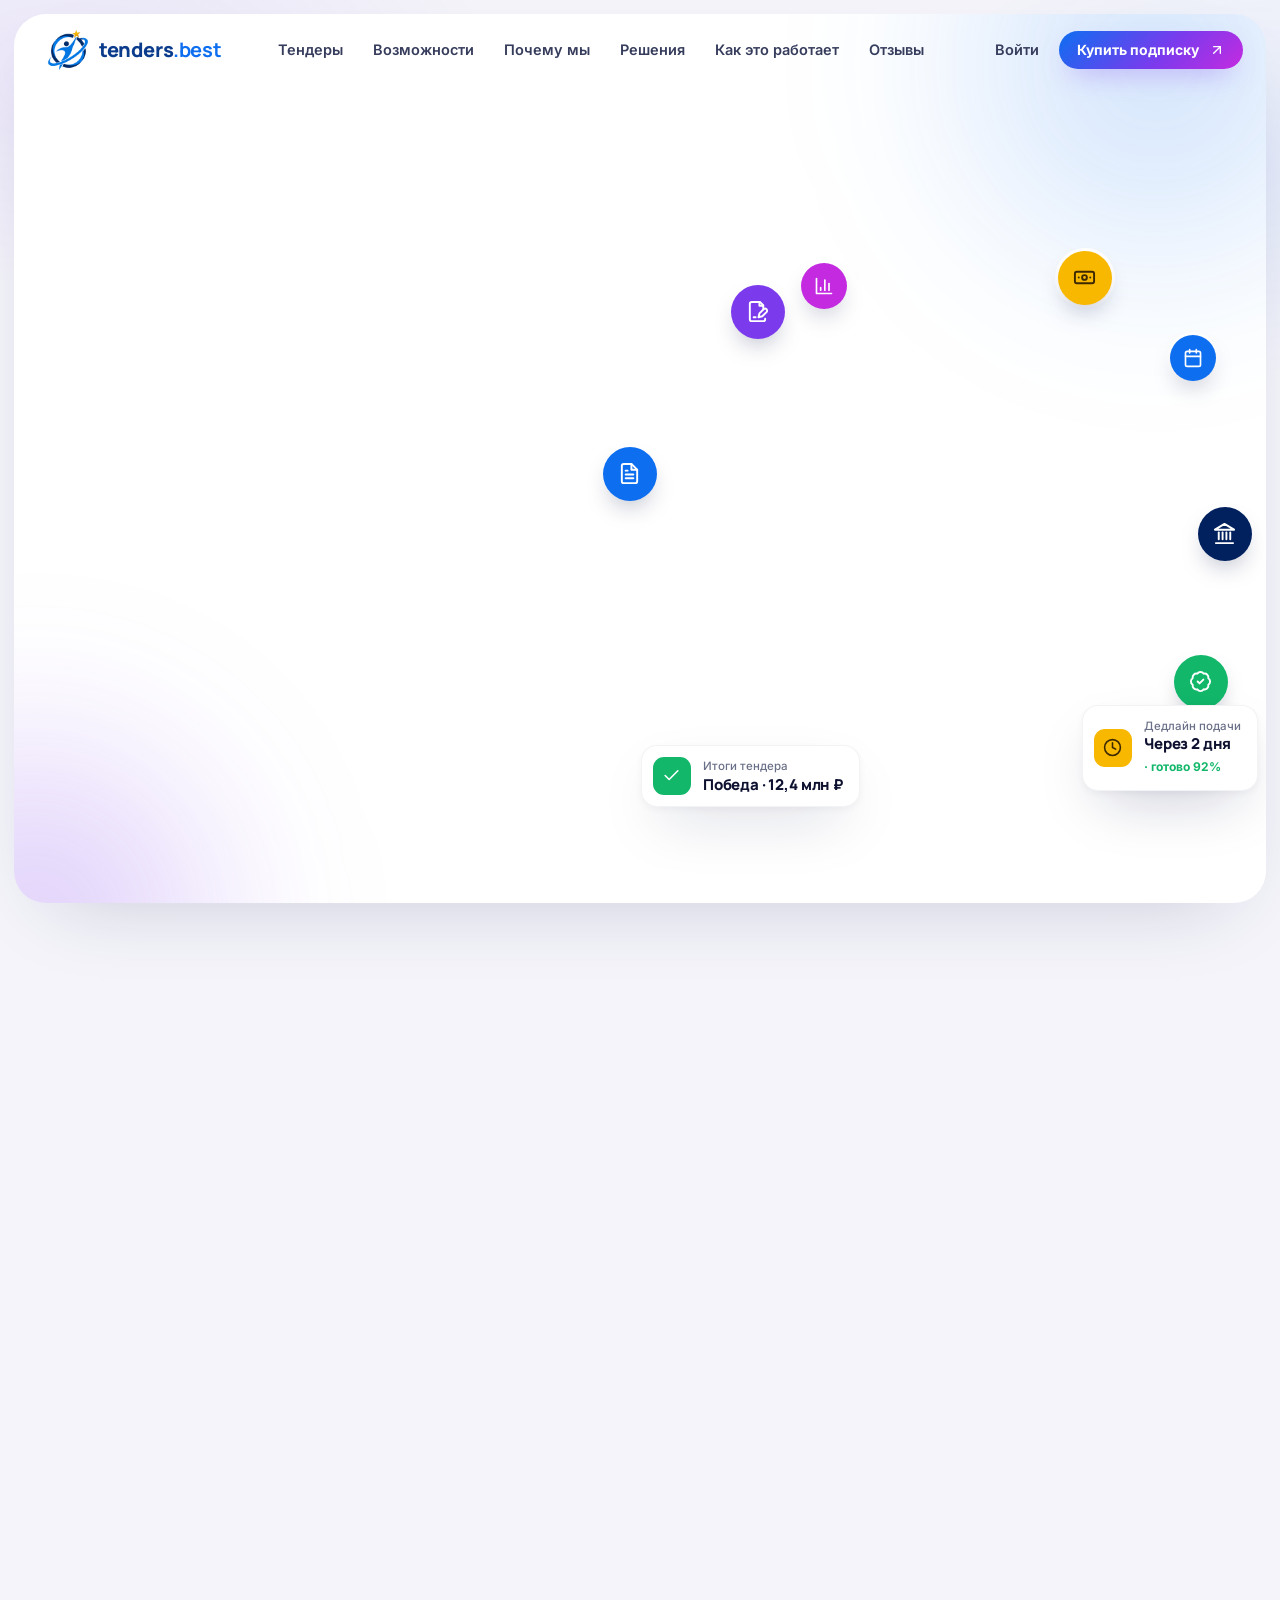
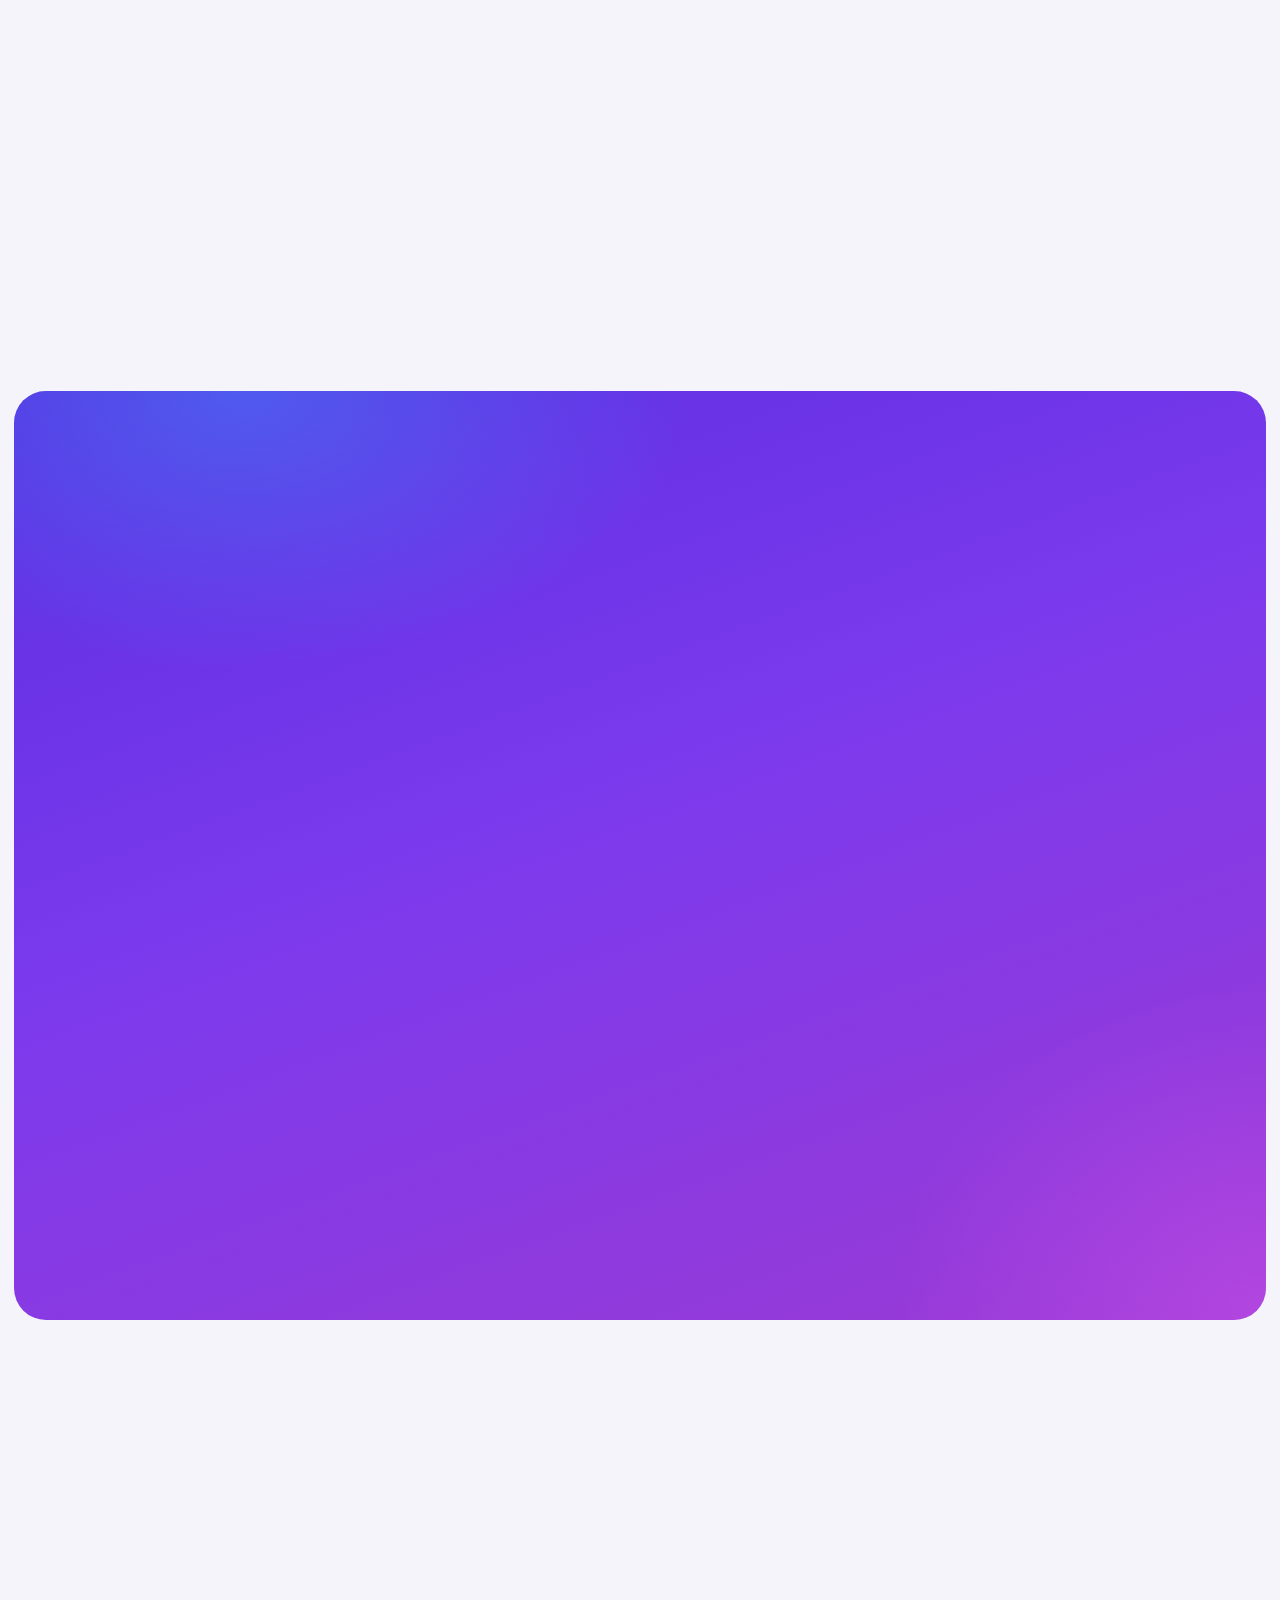
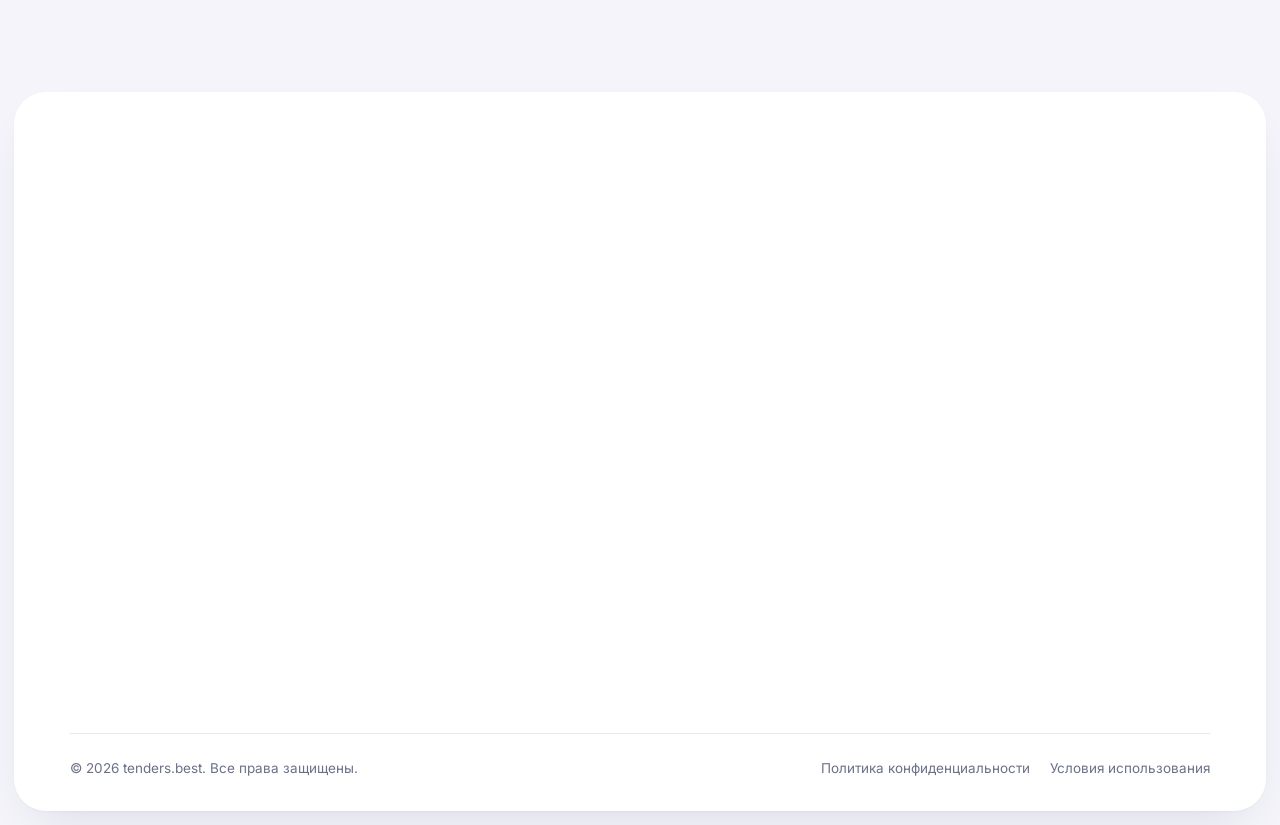
==== commit 1c80e2ca: "Add tender catalogue, collectors for 15 countries, scheduler and admin - FastAPI + SQLite backend se" ====
--- a/index.html
+++ b/index.html
@@ -99,6 +99,7 @@
         <span class="brand__name">tenders<b>.best</b></span>
       </a>
       <nav class="nav" aria-label="Основная навигация">
+        <a href="/tenders">Тендеры</a>
         <a href="#platform">Возможности</a>
         <a href="#why">Почему мы</a>
         <a href="#features">Решения</a>
@@ -114,6 +115,7 @@
   </div>
 </header>
 <div class="mobile-menu" id="mobileMenu">
+  <a href="/tenders">Тендеры</a>
   <a href="#platform">Возможности</a>
   <a href="#why">Почему мы</a>
   <a href="#features">Решения</a>
@@ -136,7 +138,7 @@
         <h1 class="hero__title" data-reveal style="--i:1">Управляйте тендерами и&nbsp;побеждайте в&nbsp;закупках</h1>
         <p class="hero__lead" data-reveal style="--i:2">tenders.best помогает командам находить актуальные тендеры, контролировать сроки подачи, работать с документами, следить за бюджетом и повышать процент побед.</p>
         <div class="hero__cta" data-reveal style="--i:3">
-          <a href="#platform" class="btn btn--primary btn--lg">Посмотреть возможности <svg class="icon icon--arrow"><use href="#i-arrow-up-right"/></svg></a>
+          <a href="/tenders" class="btn btn--primary btn--lg">Открыть каталог тендеров <svg class="icon icon--arrow"><use href="#i-arrow-up-right"/></svg></a>
           <a href="#how" class="btn btn--ghost btn--lg">Как это работает</a>
         </div>
         <div class="hero__proof" data-reveal style="--i:4">
@@ -870,7 +872,7 @@
       </div>
       <div class="footer__col">
         <h4>Продукт</h4>
-        <ul><li><a href="#platform">Возможности</a></li><li><a href="#">Тарифы</a></li><li><a href="#features">Решения</a></li><li><a href="#">Обновления</a></li><li><a href="#">API</a></li></ul>
+        <ul><li><a href="/tenders">Каталог тендеров</a></li><li><a href="#platform">Возможности</a></li><li><a href="#">Тарифы</a></li><li><a href="#features">Решения</a></li><li><a href="#">Обновления</a></li><li><a href="#">API</a></li></ul>
       </div>
       <div class="footer__col">
         <h4>Компания</h4>
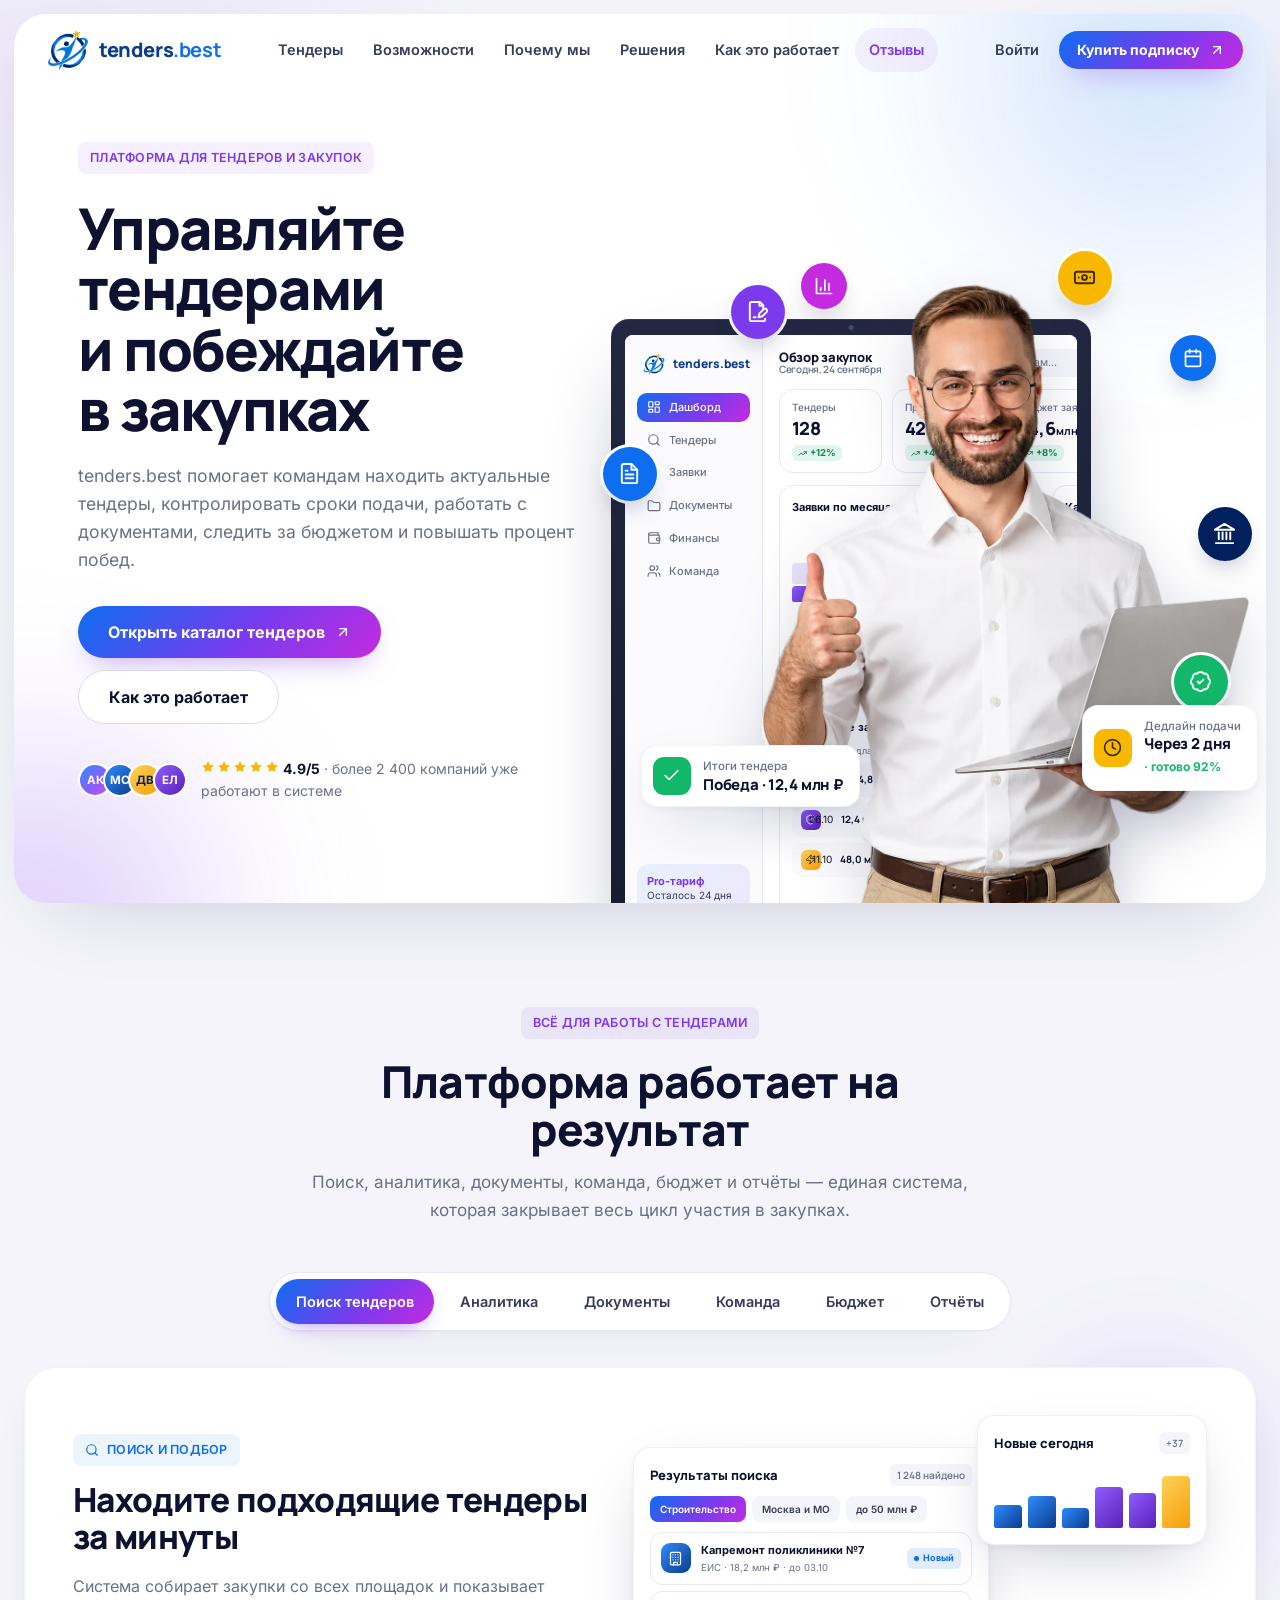
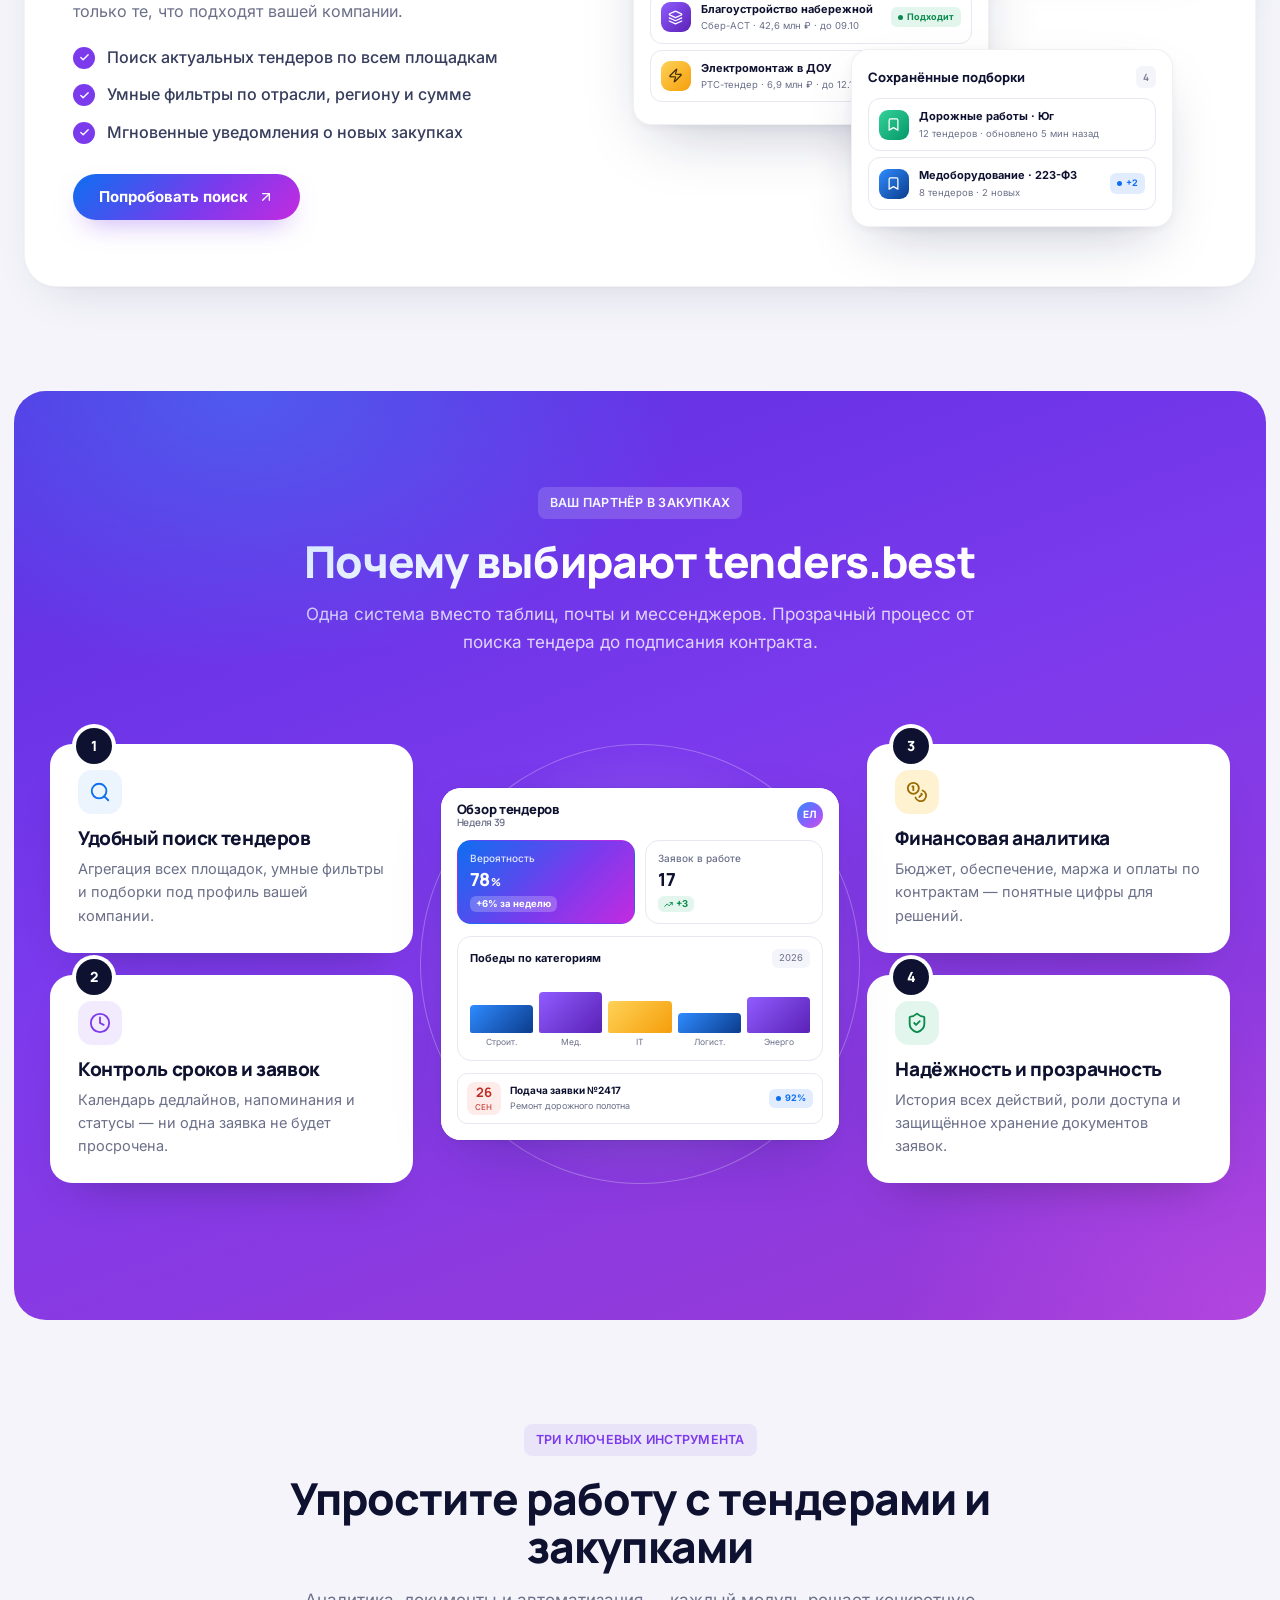
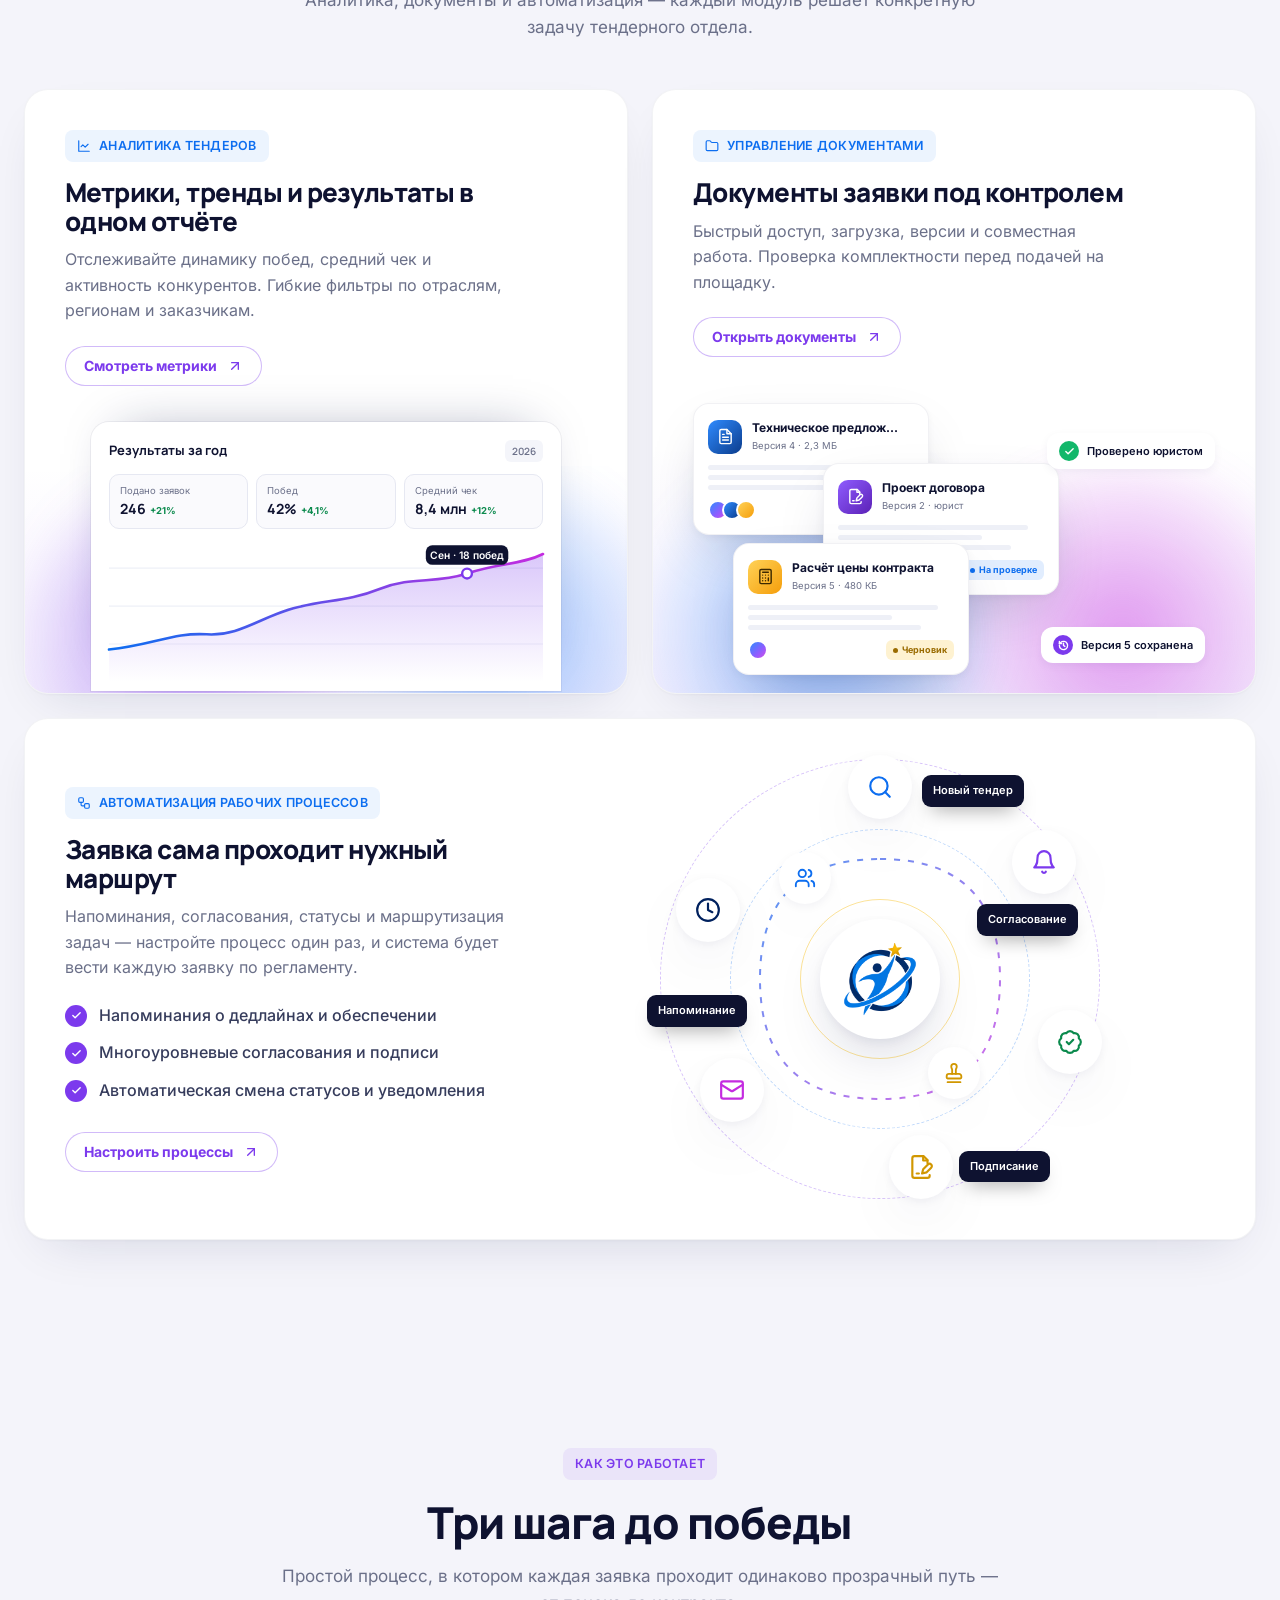
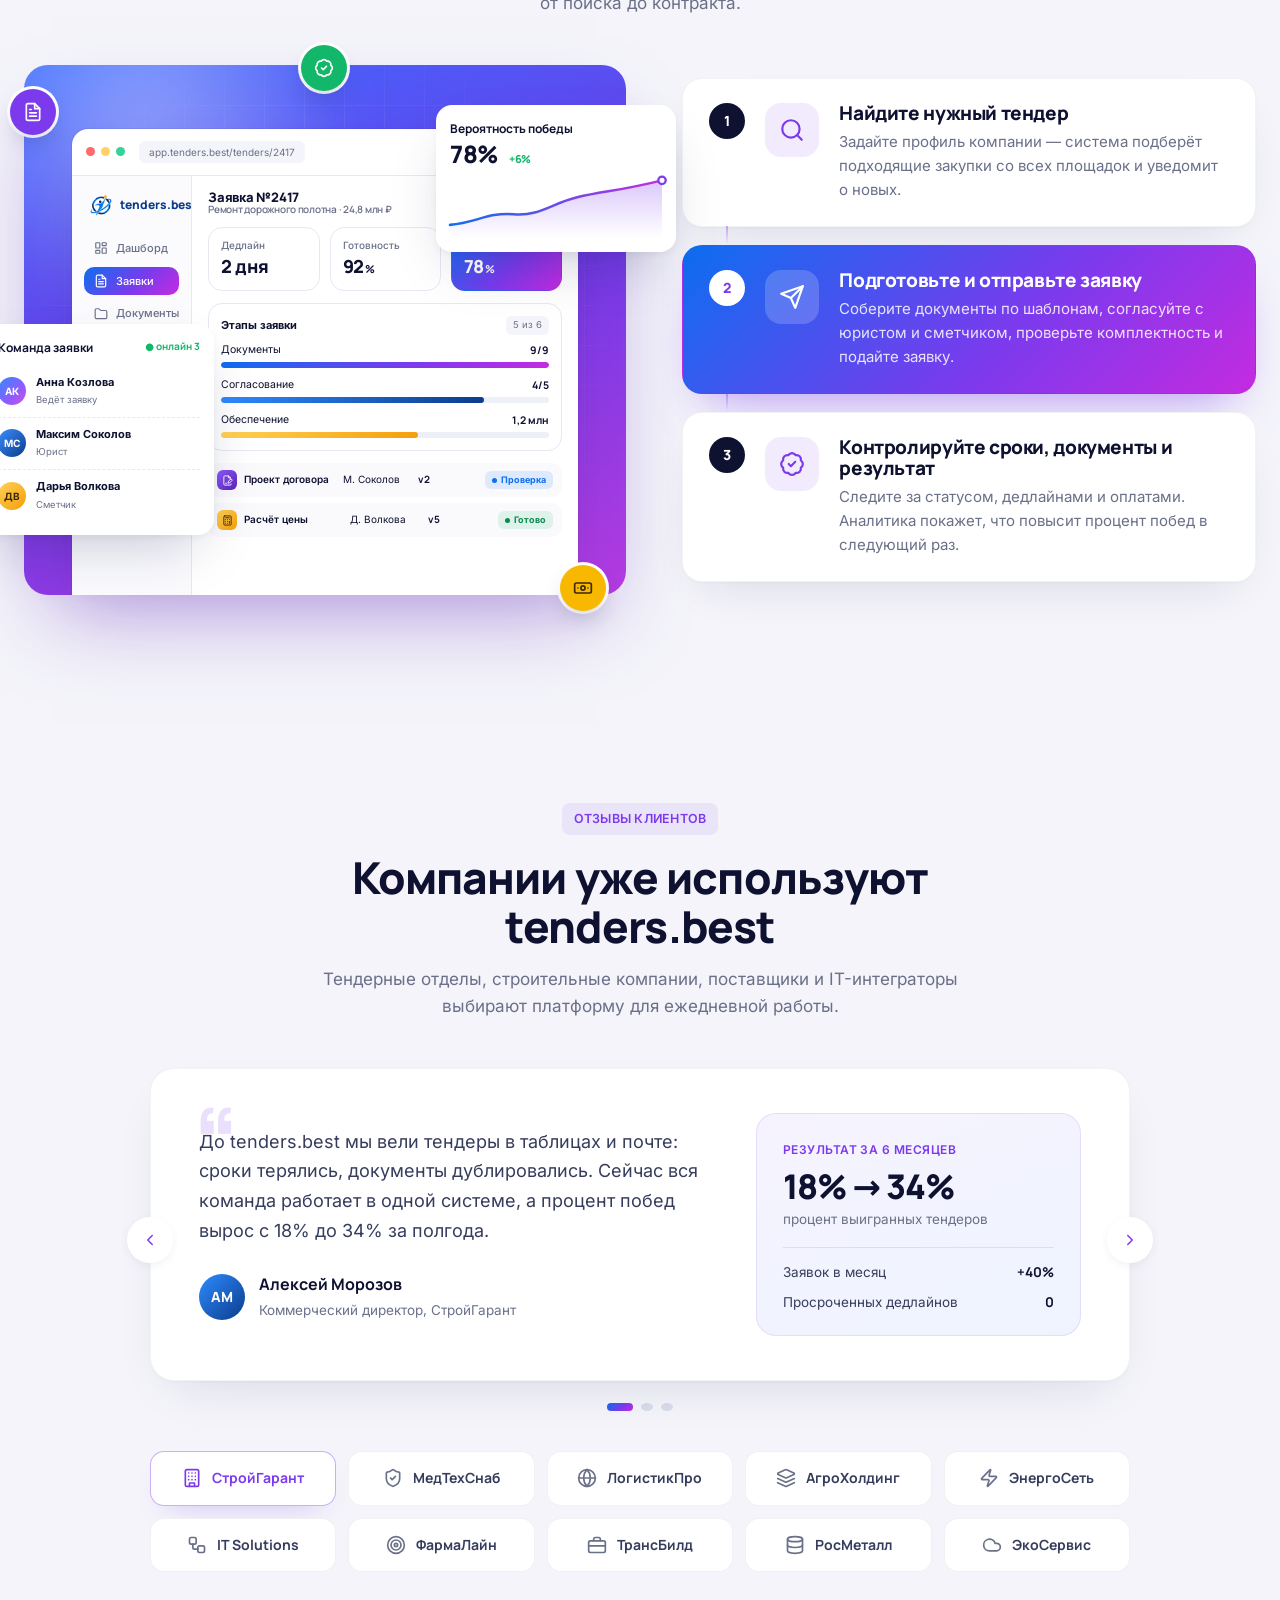
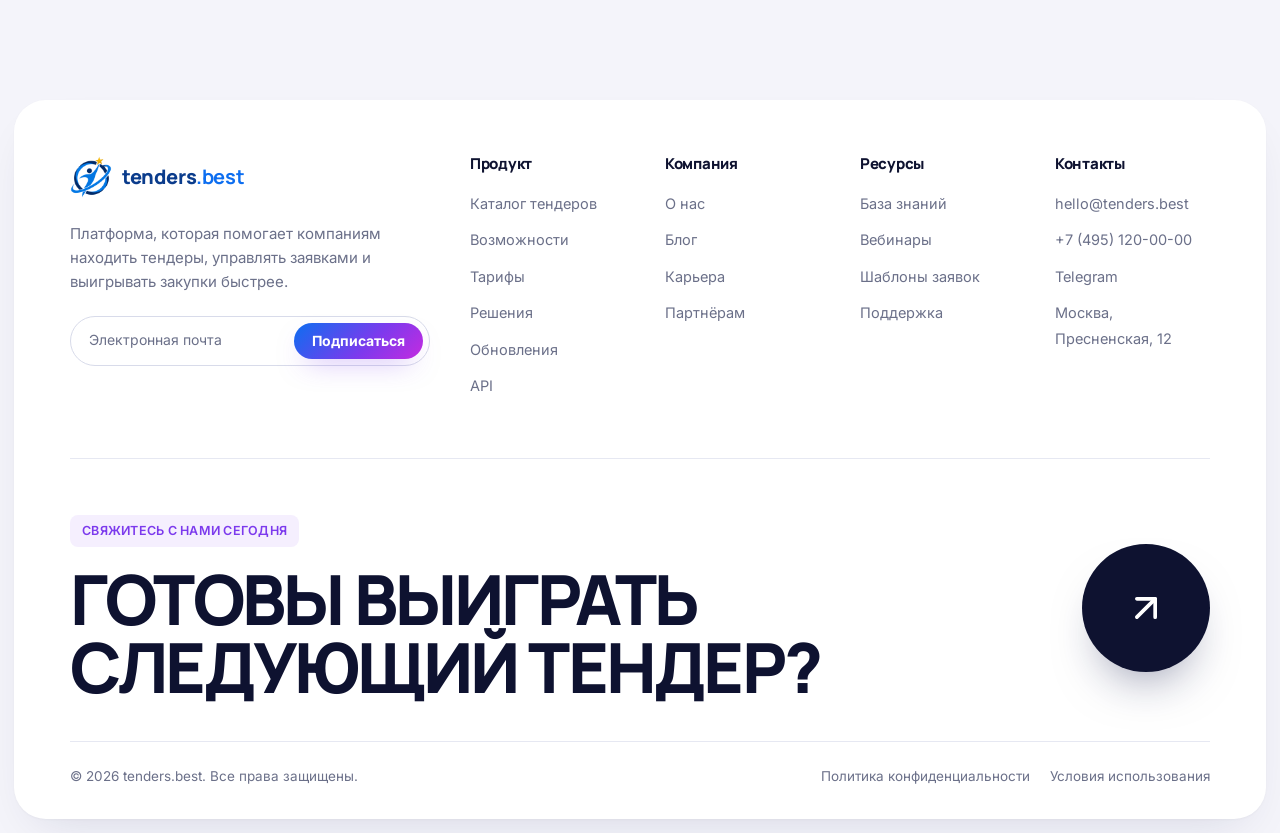
==== commit 8ca7b5e6: "Use the provided hero photo, add server deploy tooling - Replace the hero cut-out with the supplied " ====
--- a/index.html
+++ b/index.html
@@ -237,7 +237,7 @@
 
           <!-- businessman -->
           <div class="hero__person" data-reveal>
-            <img src="assets/img/hero-person.webp" alt="Специалист по тендерам с ноутбуком" width="768" height="872">
+            <img src="assets/img/hero-person.webp" alt="Специалист по тендерам с ноутбуком" width="1024" height="1296">
           </div>
 
           <!-- floating badges -->
--- a/assets/css/styles.css
+++ b/assets/css/styles.css
@@ -222,7 +222,7 @@
 }
 .laptop__notch { position: absolute; left: 50%; top: 0; width: 120px; height: 5px; transform: translateX(-50%); border-radius: 0 0 6px 6px; background: #b6bfd3; }
 
-.hero__person { position: absolute; right: -16px; bottom: 0; width: 580px; z-index: 3; pointer-events: none; }
+.hero__person { position: absolute; right: -10px; bottom: 0; width: 520px; z-index: 3; pointer-events: none; }
 .hero__person img { width: 100%; height: auto; filter: drop-shadow(0 24px 30px rgba(16, 24, 72, 0.18)); }
 
 /* floating badges — static by default, gentle float only on hover of the visual */
@@ -677,7 +677,7 @@
 /* ---------- responsive ---------- */
 @media (max-width: 1360px) {
   .laptop { width: 480px; }
-  .hero__person { width: 540px; right: -12px; }
+  .hero__person { width: 490px; right: -8px; }
   .bw-money { right: 130px; }
   .bw-chart { left: 190px; top: 40px; }
   .bw-bank { right: -10px; }
@@ -689,7 +689,7 @@
   .hero__copy { padding-left: 16px; }
   .hero__visual { height: 620px; }
   .laptop { width: 430px; top: 100px; }
-  .hero__person { width: 480px; right: -6px; }
+  .hero__person { width: 440px; right: -4px; }
   .bw-money { right: 110px; top: 30px; }
   .bw-chart { left: 160px; top: 50px; }
   .bw-calendar { right: 6px; top: 100px; }
@@ -712,7 +712,7 @@
   .hero__copy { padding: 0 8px 36px; max-width: 640px; }
   .hero__visual { height: 620px; margin-top: 8px; }
   .laptop { width: min(560px, 82%); left: 0; top: 60px; }
-  .hero__person { width: 480px; right: 0; }
+  .hero__person { width: 440px; right: 0; }
   .bw-money { right: auto; left: 44%; top: 0; }
   .bw-calendar { right: 20px; top: 40px; }
   .bw-bank { right: 0; top: 220px; }
@@ -757,7 +757,7 @@
   .laptop .dash__side, .laptop .dash__search, .laptop .panel--donut, .laptop .dash__row--2 { display: none; }
   .laptop .kpis { grid-template-columns: repeat(2, 1fr); }
   .laptop .dash__row { grid-template-columns: 1fr; }
-  .hero__person { width: 330px; right: -12px; }
+  .hero__person { width: 300px; right: -8px; }
   .badge { width: 44px; height: 44px; }
   .badge .icon { width: 19px; height: 19px; }
   .badge--sm { width: 38px; height: 38px; }
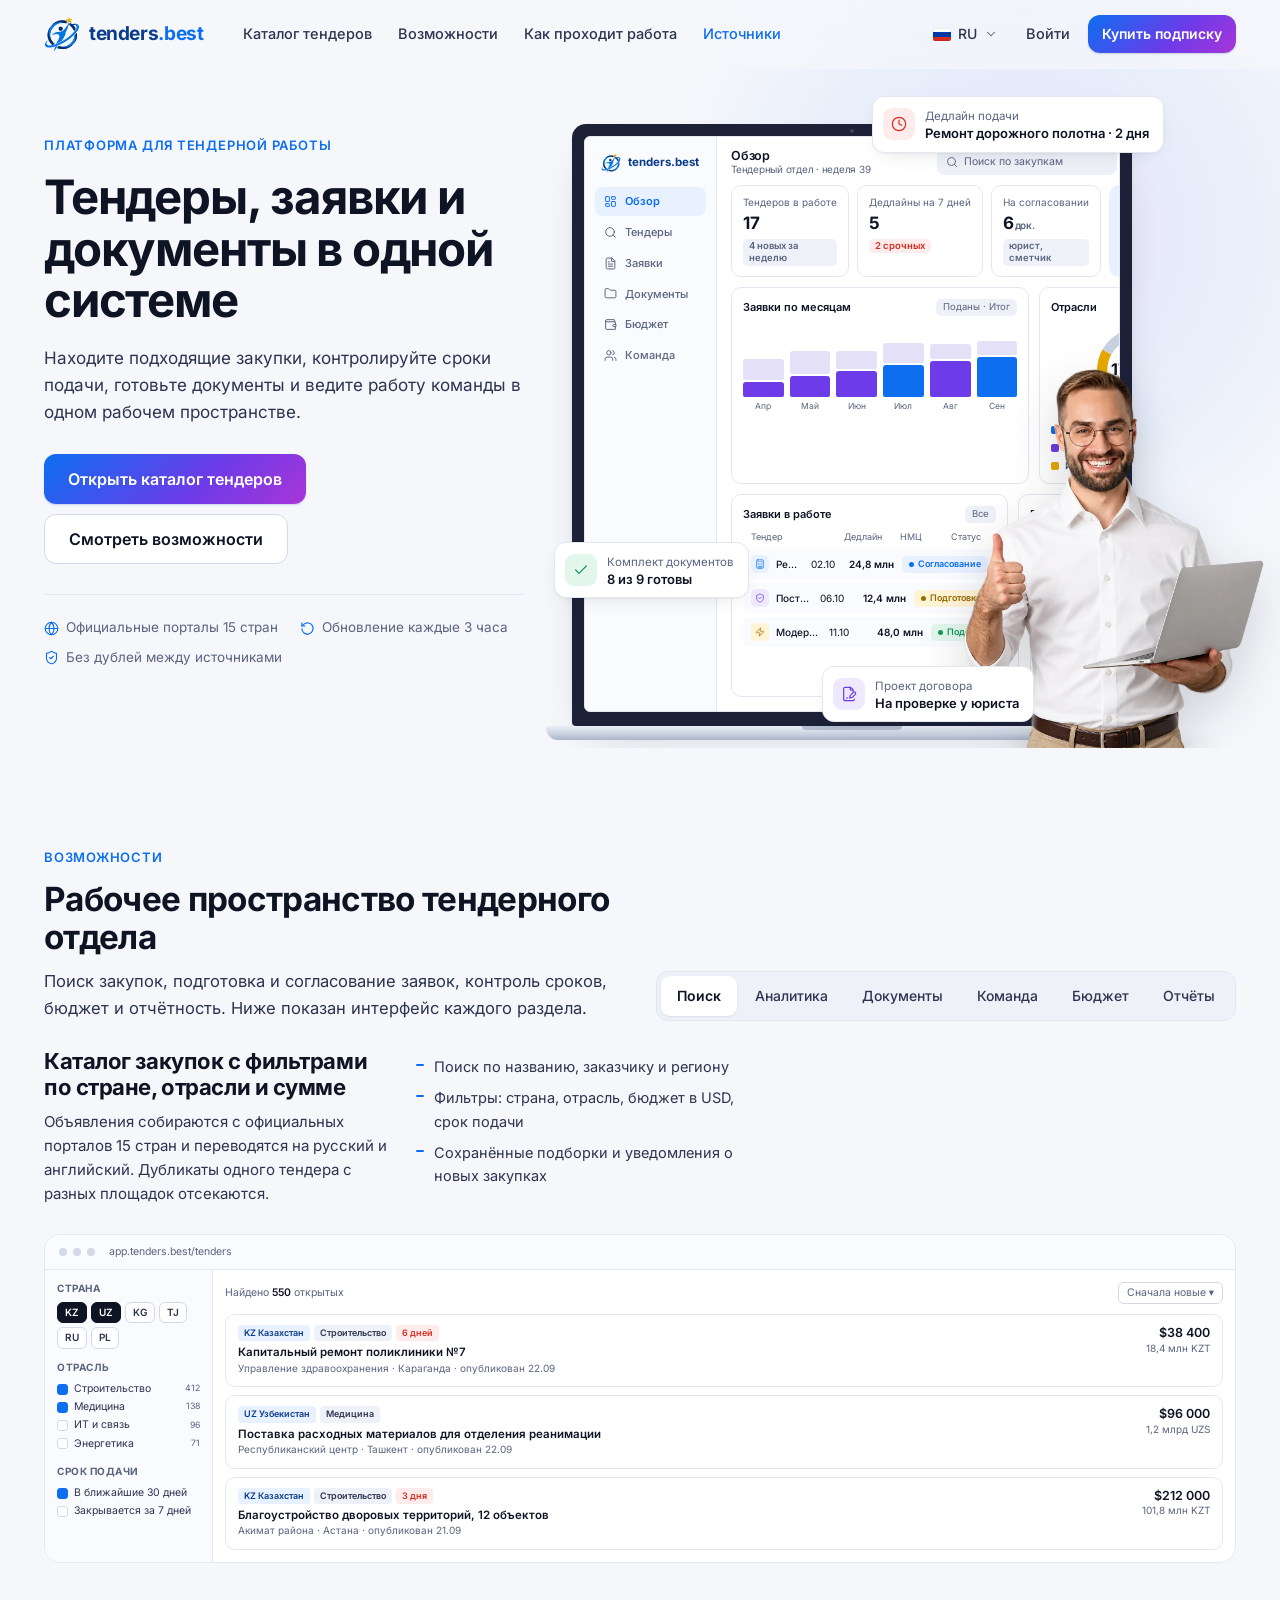
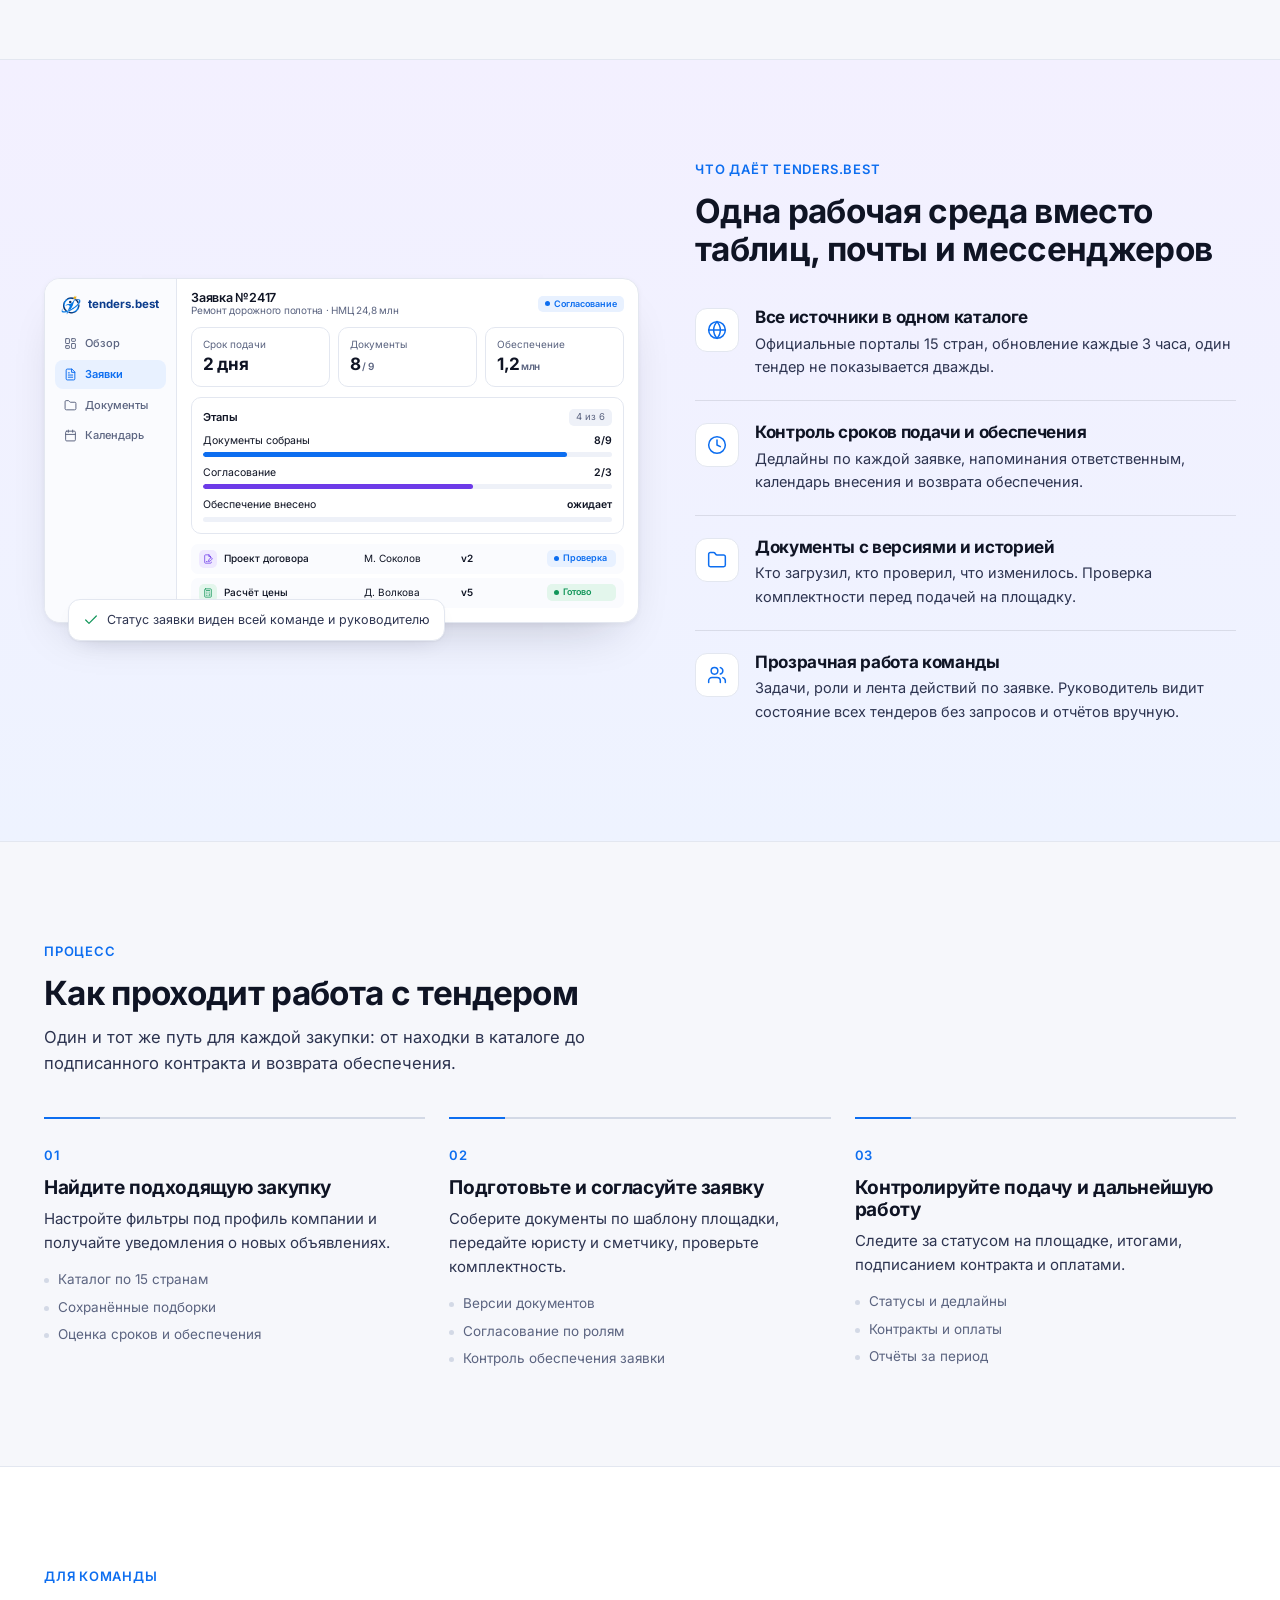
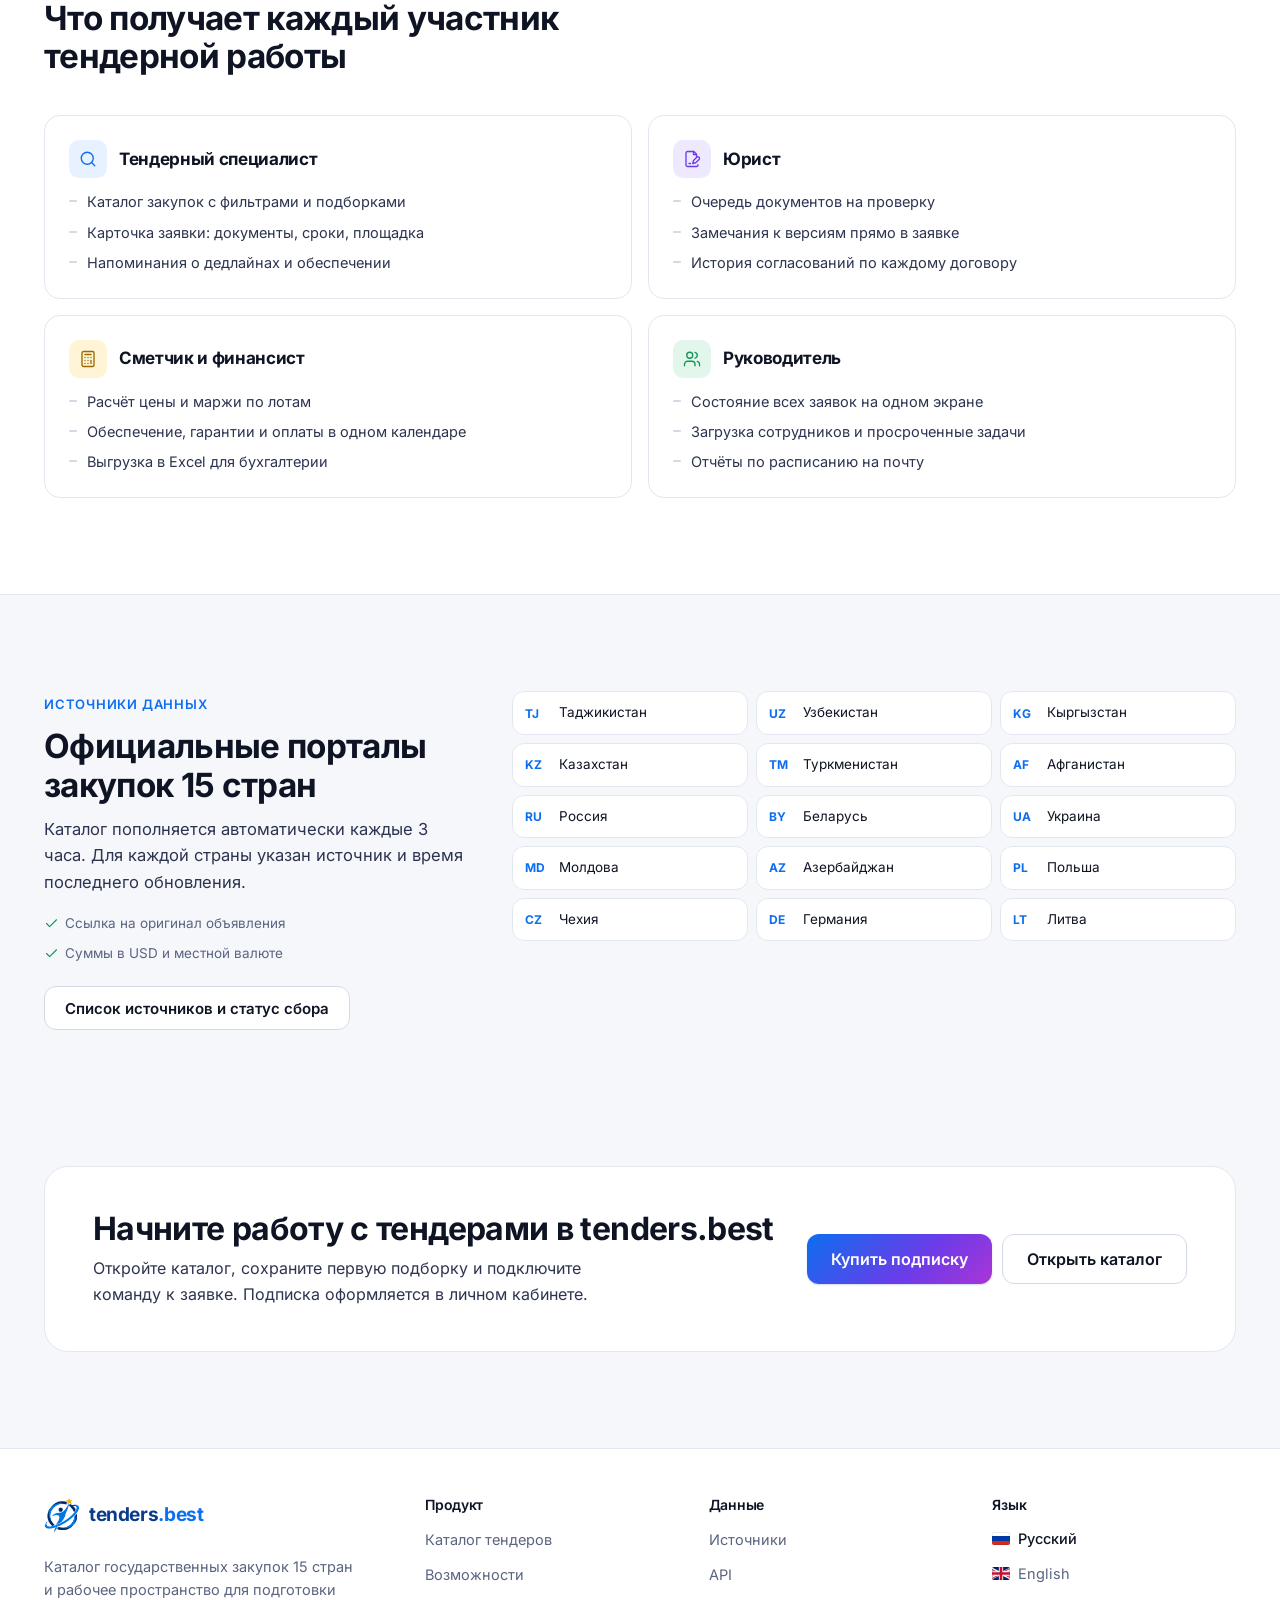
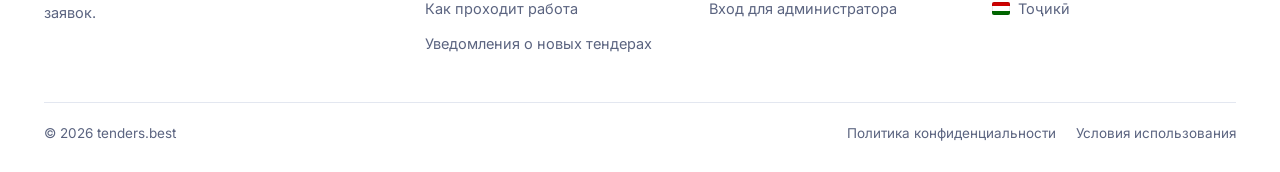
==== commit 18fc2b69: "Redesign landing as a product-first B2B page - Hero: laptop dashboard is the main object, smaller ph" ====
--- a/index.html
+++ b/index.html
@@ -3,25 +3,24 @@
 <head>
   <meta charset="UTF-8">
   <meta name="viewport" content="width=device-width, initial-scale=1.0">
-  <title>tenders.best — платформа для тендеров и закупок</title>
-  <meta name="description" content="tenders.best помогает компаниям находить тендеры, контролировать сроки, работать с документами, анализировать закупки и повышать процент побед.">
-  <meta property="og:title" content="tenders.best — управляйте тендерами и выигрывайте закупки">
-  <meta property="og:description" content="Поиск тендеров, контроль сроков, документы, бюджет и аналитика — в одной системе.">
+  <title>tenders.best — тендеры, заявки и документы в одной системе</title>
+  <meta name="description" content="Каталог государственных закупок 15 стран и рабочее пространство для подготовки заявок: сроки, документы, согласование, бюджет, команда.">
+  <meta property="og:title" content="tenders.best — тендеры, заявки и документы в одной системе">
+  <meta property="og:description" content="Каталог закупок 15 стран с обновлением каждые 3 часа и рабочее пространство тендерного отдела.">
   <meta property="og:type" content="website">
   <link rel="icon" type="image/png" href="assets/img/favicon.png">
   <link rel="apple-touch-icon" href="assets/img/apple-touch-icon.png">
-  <link rel="preload" href="assets/fonts/manrope-800-cyrillic.woff2" as="font" type="font/woff2" crossorigin>
+  <link rel="preload" href="assets/fonts/inter-600-cyrillic.woff2" as="font" type="font/woff2" crossorigin>
   <link rel="preload" href="assets/fonts/inter-400-cyrillic.woff2" as="font" type="font/woff2" crossorigin>
   <link rel="stylesheet" href="assets/css/fonts.css">
   <link rel="stylesheet" href="assets/css/styles.css">
 </head>
 <body>
 
-<!-- ============ icon sprite ============ -->
 <svg width="0" height="0" style="position:absolute" aria-hidden="true">
   <defs>
     <linearGradient id="lineGrad" x1="0" y1="0" x2="1" y2="0"><stop offset="0" stop-color="#0d6ef0"/><stop offset="1" stop-color="#c42be0"/></linearGradient>
-    <linearGradient id="areaGrad" x1="0" y1="0" x2="0" y2="1"><stop offset="0" stop-color="#7c3aed" stop-opacity="0.28"/><stop offset="1" stop-color="#7c3aed" stop-opacity="0"/></linearGradient>
+    <linearGradient id="areaGrad" x1="0" y1="0" x2="0" y2="1"><stop offset="0" stop-color="#6d3be8" stop-opacity="0.22"/><stop offset="1" stop-color="#7c3aed" stop-opacity="0"/></linearGradient>
     <linearGradient id="orbitGrad" x1="0" y1="0" x2="1" y2="1"><stop offset="0" stop-color="#0d6ef0"/><stop offset="1" stop-color="#c42be0"/></linearGradient>
     <linearGradient id="donutA" x1="0" y1="0" x2="1" y2="1"><stop offset="0" stop-color="#2f8bff"/><stop offset="1" stop-color="#0b3c8c"/></linearGradient>
     <linearGradient id="donutB" x1="0" y1="0" x2="1" y2="1"><stop offset="0" stop-color="#a35bff"/><stop offset="1" stop-color="#5b21b6"/></linearGradient>
@@ -85,139 +84,144 @@
     <symbol id="i-history" viewBox="0 0 24 24"><path d="M3 12a9 9 0 1 0 3-6.7L3 8"/><path d="M3 3v5h5"/><path d="M12 7v5l3 2"/></symbol>
     <symbol id="i-apple" viewBox="0 0 24 24"><path d="M16.37 12.6c0-2.3 1.9-3.4 2-3.5-1.1-1.6-2.8-1.8-3.4-1.8-1.4-.1-2.8.9-3.5.9-.7 0-1.8-.9-3-.8-1.5 0-2.9.9-3.7 2.2-1.6 2.8-.4 6.8 1.1 9 .8 1.1 1.7 2.3 2.8 2.3 1.1 0 1.6-.7 2.9-.7 1.4 0 1.8.7 3 .7s2-1.1 2.8-2.2c.9-1.3 1.2-2.5 1.2-2.6 0 0-2.4-.9-2.2-3.5zM14.1 5.8c.6-.7 1-1.7.9-2.8-.9 0-2 .6-2.6 1.4-.6.7-1.1 1.7-.9 2.7 1 .1 2-.5 2.6-1.3z"/></symbol>
     <symbol id="i-gplay" viewBox="0 0 24 24"><path d="M4 3.5v17c0 .6.7 1 1.2.7l14.6-8.5c.5-.3.5-1 0-1.3L5.2 2.9C4.7 2.6 4 2.9 4 3.5z"/><path d="M4.3 3.1 14.9 12 4.3 20.9" fill="none" stroke="#fff" stroke-opacity=".35" stroke-width="1"/></symbol>
+    <symbol id="i-chevron-down" viewBox="0 0 24 24"><path d="m6 9 6 6 6-6"/></symbol>
+    <symbol id="i-refresh" viewBox="0 0 24 24"><path d="M3 12a9 9 0 1 0 3-6.7L3 8"/><path d="M3 3v5h5"/></symbol>
   </defs>
 </svg>
-
 <div class="page-aura" aria-hidden="true"></div>
 
 <!-- ============ header ============ -->
 <header class="header" id="header">
   <div class="container">
     <div class="header__bar">
-      <a href="#top" class="brand" aria-label="tenders.best — на главную">
-        <img class="brand__mark" src="assets/img/logo-mark.png" alt="" width="44" height="44">
+      <a href="/" class="brand" aria-label="tenders.best — на главную">
+        <img class="brand__mark" src="assets/img/logo-mark.png" alt="" width="36" height="36">
         <span class="brand__name">tenders<b>.best</b></span>
       </a>
       <nav class="nav" aria-label="Основная навигация">
-        <a href="/tenders">Тендеры</a>
-        <a href="#platform">Возможности</a>
-        <a href="#why">Почему мы</a>
-        <a href="#features">Решения</a>
-        <a href="#how">Как это работает</a>
-        <a href="#reviews">Отзывы</a>
+        <a href="/tenders" data-i="nav_catalog">Каталог тендеров</a>
+        <a href="#features" data-i="nav_features">Возможности</a>
+        <a href="#how" data-i="nav_how">Как проходит работа</a>
+        <a href="#sources" data-i="nav_sources">Источники</a>
       </nav>
       <div class="header__actions">
-        <a href="#" class="header__login">Войти</a>
-        <a href="#cta" class="btn btn--primary btn--sm">Купить подписку <svg class="icon icon--arrow"><use href="#i-arrow-up-right"/></svg></a>
+        <div class="lang" id="lang">
+          <button type="button" class="lang__btn" aria-haspopup="listbox" aria-expanded="false"><span class="flag" data-flag></span><span data-lang-label>RU</span><svg class="icon chev"><use href="#i-chevron-down"/></svg></button>
+          <div class="lang__menu" role="listbox">
+            <button type="button" role="option" data-set-lang="ru"><span class="flag flag--ru"></span>Русский<svg class="icon"><use href="#i-check"/></svg></button>
+            <button type="button" role="option" data-set-lang="en"><span class="flag flag--en"></span>English<svg class="icon"><use href="#i-check"/></svg></button>
+            <button type="button" role="option" data-set-lang="tj"><span class="flag flag--tj"></span>Тоҷикӣ<svg class="icon"><use href="#i-check"/></svg></button>
+          </div>
+        </div>
+        <a href="/admin/login" class="header__login" data-i="login">Войти</a>
+        <a href="#cta" class="btn btn--primary btn--sm" data-i="buy">Купить подписку</a>
         <button class="burger" id="burger" aria-label="Открыть меню" aria-expanded="false"><span></span><span></span><span></span></button>
       </div>
     </div>
   </div>
 </header>
 <div class="mobile-menu" id="mobileMenu">
-  <a href="/tenders">Тендеры</a>
-  <a href="#platform">Возможности</a>
-  <a href="#why">Почему мы</a>
-  <a href="#features">Решения</a>
-  <a href="#how">Как это работает</a>
-  <a href="#reviews">Отзывы</a>
-  <a href="#cta" class="btn btn--primary btn--lg">Купить подписку</a>
+  <a href="/tenders" data-i="nav_catalog">Каталог тендеров</a>
+  <a href="#features" data-i="nav_features">Возможности</a>
+  <a href="#how" data-i="nav_how">Как проходит работа</a>
+  <a href="#sources" data-i="nav_sources">Источники</a>
+  <div class="mobile-menu__langs">
+    <button type="button" data-set-lang="ru"><span class="flag flag--ru"></span>RU</button>
+    <button type="button" data-set-lang="en"><span class="flag flag--en"></span>EN</button>
+    <button type="button" data-set-lang="tj"><span class="flag flag--tj"></span>TJ</button>
+  </div>
+  <div class="mobile-menu__row">
+    <a href="/admin/login" class="btn btn--secondary" data-i="login">Войти</a>
+    <a href="#cta" class="btn btn--primary" data-i="buy">Купить подписку</a>
+  </div>
 </div>
 
 <main id="top">
 
 <!-- ============ hero ============ -->
 <section class="hero">
-  <div class="hero__card">
-    <div class="hero__glow hero__glow--1" aria-hidden="true"></div>
-    <div class="hero__glow hero__glow--2" aria-hidden="true"></div>
-
-    <div class="container hero__inner">
+  <div class="container">
+    <div class="hero__grid">
       <div class="hero__copy">
-        <span class="eyebrow" data-reveal style="--i:0">Платформа для тендеров и закупок</span>
-        <h1 class="hero__title" data-reveal style="--i:1">Управляйте тендерами и&nbsp;побеждайте в&nbsp;закупках</h1>
-        <p class="hero__lead" data-reveal style="--i:2">tenders.best помогает командам находить актуальные тендеры, контролировать сроки подачи, работать с документами, следить за бюджетом и повышать процент побед.</p>
+        <span class="eyebrow" data-reveal style="--i:0" data-i="hero_eyebrow">Платформа для тендерной работы</span>
+        <h1 class="hero__title" data-reveal style="--i:1" data-i="hero_h1">Тендеры, заявки и документы в&nbsp;одной системе</h1>
+        <p class="hero__lead" data-reveal style="--i:2" data-i="hero_lead">Находите подходящие закупки, контролируйте сроки подачи, готовьте документы и ведите работу команды в одном рабочем пространстве.</p>
         <div class="hero__cta" data-reveal style="--i:3">
-          <a href="/tenders" class="btn btn--primary btn--lg">Открыть каталог тендеров <svg class="icon icon--arrow"><use href="#i-arrow-up-right"/></svg></a>
-          <a href="#how" class="btn btn--ghost btn--lg">Как это работает</a>
-        </div>
-        <div class="hero__proof" data-reveal style="--i:4">
-          <div class="avatars"><span>АК</span><span>МС</span><span>ДВ</span><span>ЕЛ</span></div>
-          <div>
-            <span class="stars"><svg class="icon"><use href="#i-star"/></svg><svg class="icon"><use href="#i-star"/></svg><svg class="icon"><use href="#i-star"/></svg><svg class="icon"><use href="#i-star"/></svg><svg class="icon"><use href="#i-star"/></svg></span>
-            <b>4.9/5</b> · более 2 400 компаний уже работают в системе
-          </div>
-        </div>
-      </div>
-
-      <div class="hero__visual" id="heroVisual">
-        <div class="hero__scene">
-          <!-- dashboard -->
-          <div class="laptop" data-reveal>
-            <div class="laptop__screen">
+          <a href="/tenders" class="btn btn--primary btn--lg" data-i="hero_cta">Открыть каталог тендеров</a>
+          <a href="#features" class="btn btn--secondary btn--lg" data-i="hero_cta2">Смотреть возможности</a>
+        </div>
+        <div class="hero__facts" data-reveal style="--i:4">
+          <span><svg class="icon"><use href="#i-globe"/></svg><span data-i="fact_sources">Официальные порталы 15 стран</span></span>
+          <span><svg class="icon"><use href="#i-refresh"/></svg><span data-i="fact_update">Обновление каждые 3 часа</span></span>
+          <span><svg class="icon"><use href="#i-shield"/></svg><span data-i="fact_dedup">Без дублей между источниками</span></span>
+        </div>
+      </div>
+
+      <div class="hero__visual" id="heroVisual" data-reveal style="--i:2">
+        <div class="laptop">
+          <div class="laptop__screen">
             <span class="laptop__cam"></span>
             <div class="dash" data-anim>
               <aside class="dash__side">
                 <div class="dash__logo"><img src="assets/img/logo-mark.png" alt="">tenders.best</div>
-                <a class="dash__nav is-active"><svg class="icon"><use href="#i-grid"/></svg> Дашборд</a>
+                <a class="dash__nav is-active"><svg class="icon"><use href="#i-grid"/></svg> Обзор</a>
                 <a class="dash__nav"><svg class="icon"><use href="#i-search"/></svg> Тендеры</a>
                 <a class="dash__nav"><svg class="icon"><use href="#i-file"/></svg> Заявки</a>
                 <a class="dash__nav"><svg class="icon"><use href="#i-folder"/></svg> Документы</a>
-                <a class="dash__nav"><svg class="icon"><use href="#i-wallet"/></svg> Финансы</a>
+                <a class="dash__nav"><svg class="icon"><use href="#i-wallet"/></svg> Бюджет</a>
                 <a class="dash__nav"><svg class="icon"><use href="#i-users"/></svg> Команда</a>
-                <div class="dash__side-foot"><b>Pro-тариф</b>Осталось 24 дня<div class="progress" style="margin-top:6px"><i style="--w:68%"></i></div></div>
               </aside>
               <div class="dash__main">
                 <div class="dash__top">
-                  <h4>Обзор закупок<small>Сегодня, 24 сентября</small></h4>
-                  <div class="dash__search"><svg class="icon"><use href="#i-search"/></svg> Поиск по тендерам…</div>
+                  <h4>Обзор<small>Тендерный отдел · неделя 39</small></h4>
+                  <div class="dash__search"><svg class="icon"><use href="#i-search"/></svg> Поиск по закупкам</div>
                   <div class="dash__user"><span class="dash__bell"><svg class="icon"><use href="#i-bell"/></svg></span><i>АК</i></div>
                 </div>
                 <div class="kpis">
-                  <div class="kpi"><div class="kpi__label">Тендеры</div><div class="kpi__value"><span data-count="128">0</span></div><span class="kpi__delta"><svg class="icon"><use href="#i-trend"/></svg>+12%</span></div>
-                  <div class="kpi"><div class="kpi__label">Процент побед</div><div class="kpi__value"><span data-count="42">0</span><small>%</small></div><span class="kpi__delta"><svg class="icon"><use href="#i-trend"/></svg>+4,1%</span></div>
-                  <div class="kpi"><div class="kpi__label">Бюджет заявок</div><div class="kpi__value"><span data-count="84.6" data-decimals="1">0</span><small>млн ₽</small></div><span class="kpi__delta"><svg class="icon"><use href="#i-trend"/></svg>+8%</span></div>
-                  <div class="kpi kpi--accent"><div class="kpi__label">Контракты</div><div class="kpi__value"><span data-count="312">0</span><small>млн ₽</small></div><span class="kpi__delta"><svg class="icon"><use href="#i-trend"/></svg>+18%</span></div>
+                  <div class="kpi"><div class="kpi__label">Тендеров в работе</div><div class="kpi__value">17</div><span class="kpi__delta kpi__delta--muted">4 новых за неделю</span></div>
+                  <div class="kpi"><div class="kpi__label">Дедлайны на 7 дней</div><div class="kpi__value">5</div><span class="kpi__delta" style="background:var(--red-soft);color:var(--red)">2 срочных</span></div>
+                  <div class="kpi"><div class="kpi__label">На согласовании</div><div class="kpi__value">6<small>док.</small></div><span class="kpi__delta kpi__delta--muted">юрист, сметчик</span></div>
+                  <div class="kpi kpi--accent"><div class="kpi__label">Обеспечение заявок</div><div class="kpi__value">3,4<small>млн</small></div><span class="kpi__delta kpi__delta--muted">по 4 заявкам</span></div>
                 </div>
                 <div class="dash__row">
                   <div class="panel">
-                    <div class="panel__head"><b>Заявки по месяцам</b><span>Поданы · Выиграны</span></div>
+                    <div class="panel__head"><b>Заявки по месяцам</b><span>Поданы · Итог</span></div>
                     <div class="bars">
                       <div class="bars__col"><div class="bars__stack"><div class="bars__bar bars__bar--soft" style="--h:30%;--i:0"></div><div class="bars__bar" style="--h:22%;--i:0"></div></div><span class="bars__label">Апр</span></div>
                       <div class="bars__col"><div class="bars__stack"><div class="bars__bar bars__bar--soft" style="--h:34%;--i:1"></div><div class="bars__bar" style="--h:30%;--i:1"></div></div><span class="bars__label">Май</span></div>
                       <div class="bars__col"><div class="bars__stack"><div class="bars__bar bars__bar--soft" style="--h:26%;--i:2"></div><div class="bars__bar" style="--h:38%;--i:2"></div></div><span class="bars__label">Июн</span></div>
                       <div class="bars__col"><div class="bars__stack"><div class="bars__bar bars__bar--soft" style="--h:30%;--i:3"></div><div class="bars__bar bars__bar--blue" style="--h:46%;--i:3"></div></div><span class="bars__label">Июл</span></div>
                       <div class="bars__col"><div class="bars__stack"><div class="bars__bar bars__bar--soft" style="--h:22%;--i:4"></div><div class="bars__bar" style="--h:52%;--i:4"></div></div><span class="bars__label">Авг</span></div>
-                      <div class="bars__col"><div class="bars__stack"><div class="bars__bar bars__bar--soft" style="--h:20%;--i:5"></div><div class="bars__bar bars__bar--gold" style="--h:64%;--i:5"></div></div><span class="bars__label">Сен</span></div>
+                      <div class="bars__col"><div class="bars__stack"><div class="bars__bar bars__bar--soft" style="--h:20%;--i:5"></div><div class="bars__bar bars__bar--blue" style="--h:58%;--i:5"></div></div><span class="bars__label">Сен</span></div>
                     </div>
                   </div>
                   <div class="panel panel--donut">
-                    <div class="panel__head"><b>Категории</b><span>Квартал</span></div>
+                    <div class="panel__head"><b>Отрасли</b><span>Квартал</span></div>
                     <div class="donut">
                       <svg viewBox="0 0 100 100">
                         <circle class="donut__track" cx="50" cy="50" r="40"/>
-                        <circle class="donut__seg" cx="50" cy="50" r="40" stroke="url(#donutA)" data-seg="38" data-offset="0"/>
-                        <circle class="donut__seg" cx="50" cy="50" r="40" stroke="url(#donutB)" data-seg="24" data-offset="38"/>
-                        <circle class="donut__seg" cx="50" cy="50" r="40" stroke="url(#donutC)" data-seg="21" data-offset="62"/>
-                        <circle class="donut__seg" cx="50" cy="50" r="40" stroke="url(#donutD)" data-seg="17" data-offset="83"/>
+                        <circle class="donut__seg" cx="50" cy="50" r="40" stroke="#0d6ef0" data-seg="38" data-offset="0"/>
+                        <circle class="donut__seg" cx="50" cy="50" r="40" stroke="#6d3be8" data-seg="24" data-offset="38"/>
+                        <circle class="donut__seg" cx="50" cy="50" r="40" stroke="#e6a800" data-seg="21" data-offset="62"/>
+                        <circle class="donut__seg" cx="50" cy="50" r="40" stroke="#c9d1e0" data-seg="17" data-offset="83"/>
                       </svg>
-                      <div class="donut__center"><div><b>128</b><small>тендеров</small></div></div>
+                      <div class="donut__center"><div><b>17</b><small>тендеров</small></div></div>
                     </div>
                     <ul class="legend">
-                      <li><i style="--c:#2f8bff"></i>Строительство<b>38%</b></li>
-                      <li><i style="--c:#a35bff"></i>Медицина<b>24%</b></li>
-                      <li><i style="--c:#ffd257"></i>IT и связь<b>21%</b></li>
+                      <li><i style="--c:#0d6ef0"></i>Строительство<b>38%</b></li>
+                      <li><i style="--c:#6d3be8"></i>Медицина<b>24%</b></li>
+                      <li><i style="--c:#e6a800"></i>ИТ и связь<b>21%</b></li>
                     </ul>
                   </div>
                 </div>
                 <div class="dash__row dash__row--2">
                   <div class="panel">
-                    <div class="panel__head"><b>Последние заявки</b><span>Все</span></div>
+                    <div class="panel__head"><b>Заявки в работе</b><span>Все</span></div>
                     <div class="tlist">
-                      <div class="tlist__row tlist__row--head"><span>Тендер</span><span>Дедлайн</span><span>Сумма</span><span>Статус</span></div>
-                      <div class="tlist__row"><div class="tlist__name"><i><svg class="icon"><use href="#i-building"/></svg></i><span>Реконструкция школы №14</span></div><span>02.10</span><span class="tlist__sum">24,8 млн</span><span class="status status--win">Победа</span></div>
-                      <div class="tlist__row"><div class="tlist__name"><i class="c2"><svg class="icon"><use href="#i-shield"/></svg></i><span>Поставка медоборудования</span></div><span>06.10</span><span class="tlist__sum">12,4 млн</span><span class="status status--review">На оценке</span></div>
-                      <div class="tlist__row"><div class="tlist__name"><i class="c3"><svg class="icon"><use href="#i-zap"/></svg></i><span>Модернизация подстанции</span></div><span>11.10</span><span class="tlist__sum">48,0 млн</span><span class="status status--draft">Черновик</span></div>
+                      <div class="tlist__row tlist__row--head"><span>Тендер</span><span>Дедлайн</span><span>НМЦ</span><span>Статус</span></div>
+                      <div class="tlist__row"><div class="tlist__name"><i><svg class="icon"><use href="#i-building"/></svg></i><span>Ремонт кровли школы №14</span></div><span>02.10</span><span class="tlist__sum">24,8 млн</span><span class="status status--review">Согласование</span></div>
+                      <div class="tlist__row"><div class="tlist__name"><i class="c2"><svg class="icon"><use href="#i-shield"/></svg></i><span>Поставка медоборудования</span></div><span>06.10</span><span class="tlist__sum">12,4 млн</span><span class="status status--draft">Подготовка</span></div>
+                      <div class="tlist__row"><div class="tlist__name"><i class="c3"><svg class="icon"><use href="#i-zap"/></svg></i><span>Модернизация подстанции</span></div><span>11.10</span><span class="tlist__sum">48,0 млн</span><span class="status status--win">Подана</span></div>
                     </div>
                   </div>
                   <div class="panel">
@@ -231,680 +235,383 @@
                 </div>
               </div>
             </div>
-            </div>
-            <div class="laptop__base"><span class="laptop__notch"></span></div>
-          </div>
-
-          <!-- businessman -->
-          <div class="hero__person" data-reveal>
-            <img src="assets/img/hero-person.webp" alt="Специалист по тендерам с ноутбуком" width="1024" height="1296">
-          </div>
-
-          <!-- floating badges -->
-          <span class="badge badge--blue bw-file" style="--fdl:0s"><svg class="icon"><use href="#i-file"/></svg></span>
-          <span class="badge badge--violet bw-contract" style="--fdl:-1.2s"><svg class="icon"><use href="#i-contract"/></svg></span>
-          <span class="badge badge--sm badge--magenta bw-chart" style="--fdl:-2.1s"><svg class="icon"><use href="#i-chart"/></svg></span>
-          <span class="badge badge--gold bw-money" style="--fdl:-0.6s"><svg class="icon"><use href="#i-money"/></svg></span>
-          <span class="badge badge--sm badge--blue bw-calendar" style="--fdl:-2.8s"><svg class="icon"><use href="#i-calendar"/></svg></span>
-          <span class="badge badge--navy bw-bank" style="--fdl:-1.7s"><svg class="icon"><use href="#i-bank"/></svg></span>
-          <span class="badge badge--green bw-check" style="--fdl:-3.3s"><svg class="icon"><use href="#i-badge"/></svg></span>
-
-          <!-- floating mini cards -->
-          <div class="float-card fc-win">
-            <span class="float-card__ico float-card__ico--green"><svg class="icon"><use href="#i-check"/></svg></span>
-            <span><small>Итоги тендера</small><strong>Победа · 12,4 млн ₽</strong></span>
-          </div>
-          <div class="float-card fc-deadline">
-            <span class="float-card__ico float-card__ico--gold"><svg class="icon"><use href="#i-clock"/></svg></span>
-            <span><small>Дедлайн подачи</small><strong>Через 2 дня</strong> <em>· готово 92%</em></span>
-          </div>
-        </div>
+          </div>
+          <div class="laptop__base"><span class="laptop__notch"></span></div>
+        </div>
+
+        <div class="hero__person"><img src="assets/img/hero-person.webp" alt="" width="1024" height="1296"></div>
+
+        <div class="chip-float chip-float--a"><i><svg class="icon"><use href="#i-clock"/></svg></i><span><small>Дедлайн подачи</small><b>Ремонт дорожного полотна · 2 дня</b></span></div>
+        <div class="chip-float chip-float--b"><i><svg class="icon"><use href="#i-check"/></svg></i><span><small>Комплект документов</small><b>8 из 9 готовы</b></span></div>
+        <div class="chip-float chip-float--c"><i><svg class="icon"><use href="#i-contract"/></svg></i><span><small>Проект договора</small><b>На проверке у юриста</b></span></div>
       </div>
     </div>
   </div>
 </section>
 
-<!-- ============ platform / tabs ============ -->
-<section class="section" id="platform">
-  <div class="container">
-    <div class="section-head" data-reveal>
-      <span class="eyebrow">Всё для работы с тендерами</span>
-      <h2>Платформа работает на результат</h2>
-      <p>Поиск, аналитика, документы, команда, бюджет и отчёты — единая система, которая закрывает весь цикл участия в закупках.</p>
-    </div>
-
-    <div class="tabs" role="tablist" data-reveal>
-      <button class="tab is-active" role="tab" data-tab="search" aria-selected="true">Поиск тендеров</button>
-      <button class="tab" role="tab" data-tab="analytics" aria-selected="false">Аналитика</button>
-      <button class="tab" role="tab" data-tab="docs" aria-selected="false">Документы</button>
-      <button class="tab" role="tab" data-tab="team" aria-selected="false">Команда</button>
-      <button class="tab" role="tab" data-tab="budget" aria-selected="false">Бюджет</button>
-      <button class="tab" role="tab" data-tab="reports" aria-selected="false">Отчёты</button>
-    </div>
-
-    <div class="showcase" data-reveal>
-      <div class="showcase__card">
-
-        <!-- panel: search -->
-        <div class="showcase__panel is-active" data-panel="search">
-          <div class="showcase__copy">
-            <span class="eyebrow eyebrow--blue"><svg class="icon" style="width:14px;height:14px"><use href="#i-search"/></svg> Поиск и подбор</span>
-            <h3>Находите подходящие тендеры за минуты</h3>
-            <p>Система собирает закупки со всех площадок и показывает только те, что подходят вашей компании.</p>
-            <ul class="checks">
-              <li><i><svg class="icon"><use href="#i-check"/></svg></i>Поиск актуальных тендеров по всем площадкам</li>
-              <li><i><svg class="icon"><use href="#i-check"/></svg></i>Умные фильтры по отрасли, региону и сумме</li>
-              <li><i><svg class="icon"><use href="#i-check"/></svg></i>Мгновенные уведомления о новых закупках</li>
-            </ul>
-            <a href="#cta" class="btn btn--primary">Попробовать поиск <svg class="icon icon--arrow"><use href="#i-arrow-up-right"/></svg></a>
-          </div>
-          <div class="showcase__visual" data-anim>
-            <div class="mini mini--a">
-              <h5>Результаты поиска <span>1 248 найдено</span></h5>
-              <div class="chip-row"><span class="chip chip--on">Строительство</span><span class="chip">Москва и МО</span><span class="chip">до 50 млн ₽</span></div>
-              <div class="doc-row"><i><svg class="icon"><use href="#i-building"/></svg></i><div><b>Капремонт поликлиники №7</b><small>ЕИС · 18,2 млн ₽ · до 03.10</small></div><span class="status status--review">Новый</span></div>
-              <div class="doc-row"><i class="c2"><svg class="icon"><use href="#i-layers"/></svg></i><div><b>Благоустройство набережной</b><small>Сбер-АСТ · 42,6 млн ₽ · до 09.10</small></div><span class="status status--win">Подходит</span></div>
-              <div class="doc-row"><i class="c3"><svg class="icon"><use href="#i-zap"/></svg></i><div><b>Электромонтаж в ДОУ</b><small>РТС-тендер · 6,9 млн ₽ · до 12.10</small></div><span class="status status--draft">Оценка</span></div>
-            </div>
-            <div class="mini mini--b">
-              <h5>Новые сегодня <span>+37</span></h5>
-              <div class="bars" style="height:64px">
-                <div class="bars__col"><div class="bars__stack"><div class="bars__bar bars__bar--blue" style="--h:40%;--i:0"></div></div></div>
-                <div class="bars__col"><div class="bars__stack"><div class="bars__bar bars__bar--blue" style="--h:55%;--i:1"></div></div></div>
-                <div class="bars__col"><div class="bars__stack"><div class="bars__bar bars__bar--blue" style="--h:35%;--i:2"></div></div></div>
-                <div class="bars__col"><div class="bars__stack"><div class="bars__bar" style="--h:70%;--i:3"></div></div></div>
-                <div class="bars__col"><div class="bars__stack"><div class="bars__bar" style="--h:60%;--i:4"></div></div></div>
-                <div class="bars__col"><div class="bars__stack"><div class="bars__bar bars__bar--gold" style="--h:90%;--i:5"></div></div></div>
-              </div>
-            </div>
-            <div class="mini mini--c">
-              <h5>Сохранённые подборки <span>4</span></h5>
-              <div class="doc-row"><i class="c4"><svg class="icon"><use href="#i-bookmark"/></svg></i><div><b>Дорожные работы · Юг</b><small>12 тендеров · обновлено 5 мин назад</small></div></div>
-              <div class="doc-row" style="margin-bottom:0"><i><svg class="icon"><use href="#i-bookmark"/></svg></i><div><b>Медоборудование · 223-ФЗ</b><small>8 тендеров · 2 новых</small></div><span class="status status--review">+2</span></div>
-            </div>
-          </div>
-        </div>
-
-        <!-- panel: analytics -->
-        <div class="showcase__panel" data-panel="analytics">
-          <div class="showcase__copy">
-            <span class="eyebrow eyebrow--blue"><svg class="icon" style="width:14px;height:14px"><use href="#i-line"/></svg> Аналитика закупок</span>
-            <h3>Аналитика, которая показывает, где вы выигрываете</h3>
-            <p>Понимайте, какие категории, заказчики и суммы приносят победы, и отказывайтесь от невыгодных лотов.</p>
-            <ul class="checks">
-              <li><i><svg class="icon"><use href="#i-check"/></svg></i>Аналитика по закупкам и конкурентам</li>
-              <li><i><svg class="icon"><use href="#i-check"/></svg></i>Динамика побед и средний чек по месяцам</li>
-              <li><i><svg class="icon"><use href="#i-check"/></svg></i>Прогноз вероятности победы по каждому лоту</li>
-            </ul>
-            <a href="#cta" class="btn btn--primary">Смотреть аналитику <svg class="icon icon--arrow"><use href="#i-arrow-up-right"/></svg></a>
-          </div>
-          <div class="showcase__visual" data-anim>
-            <div class="mini mini--a">
-              <h5>Динамика побед <span>12 месяцев</span></h5>
-              <svg class="line-chart" viewBox="0 0 300 120" preserveAspectRatio="none">
-                <g class="grid"><line x1="0" y1="20" x2="300" y2="20"/><line x1="0" y1="50" x2="300" y2="50"/><line x1="0" y1="80" x2="300" y2="80"/><line x1="0" y1="110" x2="300" y2="110"/></g>
-                <path class="area" d="M0 90 C30 86 40 70 60 72 S100 80 120 62 S160 40 180 46 S220 30 240 24 S280 20 300 14 L300 120 L0 120 Z"/>
-                <path class="line" d="M0 90 C30 86 40 70 60 72 S100 80 120 62 S160 40 180 46 S220 30 240 24 S280 20 300 14"/>
-                <circle class="pt" cx="240" cy="24" r="4"/>
-                <g class="tip"><rect x="206" y="0" width="68" height="18" rx="6" fill="#0e1230"/><text x="240" y="12.5" text-anchor="middle" font-size="9" fill="#fff" font-family="Inter, sans-serif" font-weight="600">Побед: 46%</text></g>
-              </svg>
-            </div>
-            <div class="mini mini--b">
-              <h5>Доля побед</h5>
-              <div class="donut">
-                <svg viewBox="0 0 100 100"><circle class="donut__track" cx="50" cy="50" r="40"/><circle class="donut__seg" cx="50" cy="50" r="40" stroke="url(#donutB)" data-seg="42" data-offset="0"/><circle class="donut__seg" cx="50" cy="50" r="40" stroke="url(#donutA)" data-seg="31" data-offset="42"/></svg>
-                <div class="donut__center"><div><b>42%</b><small>побед</small></div></div>
-              </div>
-              <ul class="legend"><li><i style="--c:#a35bff"></i>Выиграно<b>54</b></li><li><i style="--c:#2f8bff"></i>На оценке<b>40</b></li></ul>
-            </div>
-            <div class="mini mini--c">
-              <h5>Конкуренты <span>Топ-3</span></h5>
-              <div class="team-row"><i style="background:linear-gradient(135deg,#3b8dff,#0b3c8c)">СГ</i><div><b>СтройГрад</b><small>участий: 38 · побед 29%</small></div><div class="progress"><i style="--w:29%;--i:0"></i></div></div>
-              <div class="team-row"><i style="background:linear-gradient(135deg,#a35bff,#5b21b6)">ТМ</i><div><b>ТехМонтаж</b><small>участий: 26 · побед 23%</small></div><div class="progress"><i style="--w:23%;--i:1"></i></div></div>
-              <div class="team-row"><i style="background:linear-gradient(135deg,#ffd257,#f59e0b);color:#3d2900">ЭР</i><div><b>ЭнергоРесурс</b><small>участий: 19 · побед 18%</small></div><div class="progress"><i style="--w:18%;--i:2"></i></div></div>
-            </div>
-          </div>
-        </div>
-
-        <!-- panel: docs -->
-        <div class="showcase__panel" data-panel="docs">
-          <div class="showcase__copy">
-            <span class="eyebrow eyebrow--blue"><svg class="icon" style="width:14px;height:14px"><use href="#i-folder"/></svg> Документы заявки</span>
-            <h3>Все документы заявки — в одном месте</h3>
-            <p>Шаблоны, версии и согласования. Система сама проверяет комплектность перед подачей.</p>
-            <ul class="checks">
-              <li><i><svg class="icon"><use href="#i-check"/></svg></i>Шаблоны и версии документов для каждой площадки</li>
-              <li><i><svg class="icon"><use href="#i-check"/></svg></i>Совместная работа команды и юристов</li>
-              <li><i><svg class="icon"><use href="#i-check"/></svg></i>Проверка комплектности перед подачей</li>
-            </ul>
-            <a href="#cta" class="btn btn--primary">Открыть документы <svg class="icon icon--arrow"><use href="#i-arrow-up-right"/></svg></a>
-          </div>
-          <div class="showcase__visual" data-anim>
-            <div class="mini mini--a">
-              <h5>Заявка № 2417 · Документы <span>9 файлов</span></h5>
-              <div class="doc-row"><i><svg class="icon"><use href="#i-file"/></svg></i><div><b>Коммерческое предложение.pdf</b><small>Версия 3 · Обновил А. Козлов</small></div><span class="status status--win">Готово</span></div>
-              <div class="doc-row"><i class="c2"><svg class="icon"><use href="#i-contract"/></svg></i><div><b>Проект договора.docx</b><small>Версия 2 · На проверке юриста</small></div><span class="status status--review">Проверка</span></div>
-              <div class="doc-row"><i class="c3"><svg class="icon"><use href="#i-shield"/></svg></i><div><b>Банковская гарантия.pdf</b><small>Ожидает загрузки</small></div><span class="status status--draft">Ждём</span></div>
-              <div class="doc-row" style="margin-bottom:0"><i class="c4"><svg class="icon"><use href="#i-calc"/></svg></i><div><b>Смета и расчёт цены.xlsx</b><small>Версия 5 · Обновлено 2 ч назад</small></div><span class="status status--win">Готово</span></div>
-            </div>
-            <div class="mini mini--b">
-              <h5>Комплектность</h5>
-              <div class="donut"><svg viewBox="0 0 100 100"><circle class="donut__track" cx="50" cy="50" r="40"/><circle class="donut__seg" cx="50" cy="50" r="40" stroke="url(#donutA)" data-seg="92" data-offset="0"/></svg><div class="donut__center"><div><b>92%</b><small>готово</small></div></div></div>
-              <ul class="legend"><li><i style="--c:#2f8bff"></i>Загружено<b>8 из 9</b></li></ul>
-            </div>
-            <div class="mini mini--c">
-              <h5>Загрузка файлов</h5>
-              <div style="border:1.5px dashed #c9cfe3;border-radius:12px;padding:14px;text-align:center;color:var(--muted)"><svg class="icon" style="width:22px;height:22px;margin:0 auto 6px;color:var(--violet)"><use href="#i-upload"/></svg>Перетащите файлы сюда<br><small>PDF, DOCX, XLSX до 50 МБ</small></div>
-              <div class="budget-row" style="margin:10px 0 0"><div class="budget-row__top"><span>Лицензия_СРО.pdf</span><b>78%</b></div><div class="progress"><i style="--w:78%"></i></div></div>
-            </div>
-          </div>
-        </div>
-
-        <!-- panel: team -->
-        <div class="showcase__panel" data-panel="team">
-          <div class="showcase__copy">
-            <span class="eyebrow eyebrow--blue"><svg class="icon" style="width:14px;height:14px"><use href="#i-users"/></svg> Работа команды</span>
-            <h3>Команда работает синхронно</h3>
-            <p>Роли, задачи и сроки по каждой заявке. Руководитель видит статус всех тендеров в одном экране.</p>
-            <ul class="checks">
-              <li><i><svg class="icon"><use href="#i-check"/></svg></i>Роли и задачи по каждой заявке</li>
-              <li><i><svg class="icon"><use href="#i-check"/></svg></i>Быстрый контроль команды и загрузки</li>
-              <li><i><svg class="icon"><use href="#i-check"/></svg></i>Комментарии, упоминания и история изменений</li>
-            </ul>
-            <a href="#cta" class="btn btn--primary">Подключить команду <svg class="icon icon--arrow"><use href="#i-arrow-up-right"/></svg></a>
-          </div>
-          <div class="showcase__visual" data-anim>
-            <div class="mini mini--a">
-              <h5>Загрузка команды <span>Эта неделя</span></h5>
-              <div class="team-row"><i>АК</i><div><b>Анна Козлова</b><small>Тендерный специалист · 6 заявок</small></div><div class="progress"><i style="--w:86%;--i:0"></i></div></div>
-              <div class="team-row"><i style="background:linear-gradient(135deg,#3b8dff,#0b3c8c)">МС</i><div><b>Максим Соколов</b><small>Юрист · 4 договора</small></div><div class="progress progress--blue"><i style="--w:62%;--i:1"></i></div></div>
-              <div class="team-row"><i style="background:linear-gradient(135deg,#ffd257,#f59e0b);color:#3d2900">ДВ</i><div><b>Дарья Волкова</b><small>Сметчик · 3 расчёта</small></div><div class="progress progress--gold"><i style="--w:48%;--i:2"></i></div></div>
-              <div class="team-row"><i style="background:linear-gradient(135deg,#34d399,#059669)">ЕЛ</i><div><b>Егор Лебедев</b><small>Руководитель · контроль</small></div><div class="progress progress--green"><i style="--w:35%;--i:3"></i></div></div>
-            </div>
-            <div class="mini mini--b">
-              <h5>Задачи <span>12 открыто</span></h5>
-              <div class="chip-row" style="margin-bottom:8px"><span class="chip chip--on">Сегодня</span><span class="chip">Неделя</span></div>
-              <div class="doc-row"><i class="c2"><svg class="icon"><use href="#i-check"/></svg></i><div><b>Проверить смету</b><small>Д. Волкова · до 16:00</small></div></div>
-              <div class="doc-row" style="margin-bottom:0"><i><svg class="icon"><use href="#i-send"/></svg></i><div><b>Подать заявку №2417</b><small>А. Козлова · до 18:00</small></div></div>
-            </div>
-            <div class="mini mini--c">
-              <h5>Лента изменений</h5>
-              <div class="team-row"><i style="background:linear-gradient(135deg,#a35bff,#5b21b6)">МС</i><div><b>Максим согласовал проект договора</b><small>5 минут назад</small></div></div>
-              <div class="team-row"><i>АК</i><div><b>Анна загрузила версию 3 КП</b><small>22 минуты назад</small></div></div>
-            </div>
-          </div>
-        </div>
-
-        <!-- panel: budget -->
-        <div class="showcase__panel" data-panel="budget">
-          <div class="showcase__copy">
-            <span class="eyebrow eyebrow--blue"><svg class="icon" style="width:14px;height:14px"><use href="#i-wallet"/></svg> Бюджет и финансы</span>
-            <h3>Контролируйте бюджет и маржинальность</h3>
-            <p>Обеспечение заявок, гарантии, оплаты по контрактам и маржа по каждому лоту — в одном финансовом контуре.</p>
-            <ul class="checks">
-              <li><i><svg class="icon"><use href="#i-check"/></svg></i>Бюджет заявок и обеспечение контрактов</li>
-              <li><i><svg class="icon"><use href="#i-check"/></svg></i>Расчёт маржи и рентабельности по каждому лоту</li>
-              <li><i><svg class="icon"><use href="#i-check"/></svg></i>Контроль оплат и дебиторской задолженности</li>
-            </ul>
-            <a href="#cta" class="btn btn--primary">Настроить бюджет <svg class="icon icon--arrow"><use href="#i-arrow-up-right"/></svg></a>
-          </div>
-          <div class="showcase__visual" data-anim>
-            <div class="mini mini--a">
-              <h5>Бюджет квартала <span>84,6 из 120 млн ₽</span></h5>
-              <div class="budget-row"><div class="budget-row__top"><span>Обеспечение заявок</span><b>32,4 млн ₽</b></div><div class="progress"><i style="--w:72%;--i:0"></i></div></div>
-              <div class="budget-row"><div class="budget-row__top"><span>Банковские гарантии</span><b>18,9 млн ₽</b></div><div class="progress progress--blue"><i style="--w:54%;--i:1"></i></div></div>
-              <div class="budget-row"><div class="budget-row__top"><span>Исполнение контрактов</span><b>26,1 млн ₽</b></div><div class="progress progress--gold"><i style="--w:63%;--i:2"></i></div></div>
-              <div class="budget-row" style="margin-bottom:0"><div class="budget-row__top"><span>Резерв</span><b>7,2 млн ₽</b></div><div class="progress progress--green"><i style="--w:28%;--i:3"></i></div></div>
-            </div>
-            <div class="mini mini--b">
-              <h5>Маржа</h5>
-              <div class="donut"><svg viewBox="0 0 100 100"><circle class="donut__track" cx="50" cy="50" r="40"/><circle class="donut__seg" cx="50" cy="50" r="40" stroke="url(#donutC)" data-seg="24" data-offset="0"/><circle class="donut__seg" cx="50" cy="50" r="40" stroke="url(#donutB)" data-seg="52" data-offset="24"/></svg><div class="donut__center"><div><b>24%</b><small>средняя</small></div></div></div>
-              <ul class="legend"><li><i style="--c:#ffd257"></i>Прибыль<b>18,4 млн</b></li><li><i style="--c:#a35bff"></i>Себестоимость<b>58 млн</b></li></ul>
-            </div>
-            <div class="mini mini--c">
-              <h5>Ближайшие платежи <span>3</span></h5>
-              <div class="deadlines">
-                <div class="deadline"><div class="deadline__date"><b>28</b><small>сен</small></div><div class="deadline__body"><b>Аванс по контракту №118</b><small>Ожидается поступление</small></div><span class="deadline__tag">+9,6 млн</span></div>
-                <div class="deadline"><div class="deadline__date deadline__date--hot"><b>01</b><small>окт</small></div><div class="deadline__body"><b>Обеспечение заявки №2417</b><small>Списание</small></div><span class="deadline__tag" style="color:#c22c22">−1,2 млн</span></div>
-              </div>
-            </div>
-          </div>
-        </div>
-
-        <!-- panel: reports -->
-        <div class="showcase__panel" data-panel="reports">
-          <div class="showcase__copy">
-            <span class="eyebrow eyebrow--blue"><svg class="icon" style="width:14px;height:14px"><use href="#i-report"/></svg> Отчётность</span>
-            <h3>Отчёты для руководителя за один клик</h3>
-            <p>Готовые отчёты по тендерам, заявкам, команде и финансам. Настройте расписание — и отчёт придёт сам.</p>
-            <ul class="checks">
-              <li><i><svg class="icon"><use href="#i-check"/></svg></i>Готовые отчёты по тендерам и заявкам</li>
-              <li><i><svg class="icon"><use href="#i-check"/></svg></i>Экспорт в Excel, PDF и Google Sheets</li>
-              <li><i><svg class="icon"><use href="#i-check"/></svg></i>Автоматическая отправка по расписанию</li>
-            </ul>
-            <a href="#cta" class="btn btn--primary">Сформировать отчёт <svg class="icon icon--arrow"><use href="#i-arrow-up-right"/></svg></a>
-          </div>
-          <div class="showcase__visual" data-anim>
-            <div class="mini mini--a">
-              <h5>Готовые отчёты <span>Сентябрь</span></h5>
-              <div class="report-grid">
-                <div class="report"><i><svg class="icon"><use href="#i-chart"/></svg></i><b>Воронка тендеров</b><small>Найдено → подано → выиграно</small></div>
-                <div class="report"><i class="c2"><svg class="icon"><use href="#i-users"/></svg></i><b>Загрузка команды</b><small>Задачи и сроки по людям</small></div>
-                <div class="report"><i class="c3"><svg class="icon"><use href="#i-wallet"/></svg></i><b>Финансовый итог</b><small>Маржа, оплаты, гарантии</small></div>
-                <div class="report"><i class="c4"><svg class="icon"><use href="#i-target"/></svg></i><b>Конкурентный анализ</b><small>Доли и ценовые стратегии</small></div>
-              </div>
-            </div>
-            <div class="mini mini--b">
-              <h5>Отчёты за квартал <span>48</span></h5>
-              <div class="bars" style="height:64px">
-                <div class="bars__col"><div class="bars__stack"><div class="bars__bar" style="--h:45%;--i:0"></div></div><span class="bars__label">Июл</span></div>
-                <div class="bars__col"><div class="bars__stack"><div class="bars__bar bars__bar--blue" style="--h:70%;--i:1"></div></div><span class="bars__label">Авг</span></div>
-                <div class="bars__col"><div class="bars__stack"><div class="bars__bar bars__bar--gold" style="--h:95%;--i:2"></div></div><span class="bars__label">Сен</span></div>
-              </div>
-            </div>
-            <div class="mini mini--c">
-              <h5>Расписание отправки</h5>
-              <div class="doc-row"><i><svg class="icon"><use href="#i-mail"/></svg></i><div><b>Еженедельный отчёт директору</b><small>Понедельник, 09:00 · PDF</small></div><span class="status status--win">Вкл</span></div>
-              <div class="doc-row" style="margin-bottom:0"><i class="c2"><svg class="icon"><use href="#i-download"/></svg></i><div><b>Выгрузка в 1С</b><small>Ежедневно, 23:00 · XLSX</small></div><span class="status status--win">Вкл</span></div>
-            </div>
-          </div>
-        </div>
-
-      </div>
-    </div>
-  </div>
-</section>
-
-<!-- ============ why choose ============ -->
-<section class="why" id="why">
-  <div class="why__wrap">
-    <div class="section-head" data-reveal>
-      <span class="eyebrow eyebrow--light">Ваш партнёр в закупках</span>
-      <h2>Почему выбирают tenders.best</h2>
-      <p>Одна система вместо таблиц, почты и мессенджеров. Прозрачный процесс от поиска тендера до подписания контракта.</p>
-    </div>
-    <div class="why__grid">
-      <div class="why__col">
-        <div class="why__item" data-reveal="left" style="--i:0">
-          <span class="why__num">1</span>
-          <div class="icon-box"><svg class="icon"><use href="#i-search"/></svg></div>
-          <h3>Удобный поиск тендеров</h3>
-          <p>Агрегация всех площадок, умные фильтры и подборки под профиль вашей компании.</p>
-        </div>
-        <div class="why__item" data-reveal="left" style="--i:1">
-          <span class="why__num">2</span>
-          <div class="icon-box"><svg class="icon"><use href="#i-clock"/></svg></div>
-          <h3>Контроль сроков и заявок</h3>
-          <p>Календарь дедлайнов, напоминания и статусы — ни одна заявка не будет просрочена.</p>
-        </div>
-      </div>
-      <div class="why__center" data-reveal="scale">
-        <div class="why__halo" aria-hidden="true"></div>
-        <div class="why__dash">
-          <div class="dash" data-anim>
-            <div class="dash__main">
-              <div class="dash__top"><h4>Обзор тендеров<small>Неделя 39</small></h4><div class="dash__user"><i>ЕЛ</i></div></div>
-              <div class="kpis" style="grid-template-columns:1fr 1fr">
-                <div class="kpi kpi--accent"><div class="kpi__label">Вероятность</div><div class="kpi__value"><span data-count="78">0</span><small>%</small></div><span class="kpi__delta">+6% за неделю</span></div>
-                <div class="kpi"><div class="kpi__label">Заявок в работе</div><div class="kpi__value"><span data-count="17">0</span></div><span class="kpi__delta"><svg class="icon"><use href="#i-trend"/></svg>+3</span></div>
+<!-- ============ features ============ -->
+<section class="section" id="features">
+  <div class="container">
+    <div class="features__head">
+      <div class="section-head" style="margin:0" data-reveal>
+        <span class="eyebrow" data-i="feat_eyebrow">Возможности</span>
+        <h2 data-i="feat_h2">Рабочее пространство тендерного отдела</h2>
+        <p data-i="feat_p">Поиск закупок, подготовка и согласование заявок, контроль сроков, бюджет и отчётность. Ниже показан интерфейс каждого раздела.</p>
+      </div>
+      <div class="tabs" role="tablist" data-reveal>
+        <button class="tab is-active" role="tab" data-tab="search" aria-selected="true" data-i="tab_search">Поиск</button>
+        <button class="tab" role="tab" data-tab="analytics" aria-selected="false" data-i="tab_analytics">Аналитика</button>
+        <button class="tab" role="tab" data-tab="docs" aria-selected="false" data-i="tab_docs">Документы</button>
+        <button class="tab" role="tab" data-tab="team" aria-selected="false" data-i="tab_team">Команда</button>
+        <button class="tab" role="tab" data-tab="budget" aria-selected="false" data-i="tab_budget">Бюджет</button>
+        <button class="tab" role="tab" data-tab="reports" aria-selected="false" data-i="tab_reports">Отчёты</button>
+      </div>
+    </div>
+
+    <div class="tab-panels" data-reveal>
+
+      <!-- search: copy on top, full-width catalogue mock -->
+      <div class="tab-panel is-active fl-search" data-panel="search">
+        <div class="feature-copy">
+          <div><h3 data-i="s_h">Каталог закупок с фильтрами по стране, отрасли и сумме</h3><p data-i="s_p">Объявления собираются с официальных порталов 15 стран и переводятся на русский и английский. Дубликаты одного тендера с разных площадок отсекаются.</p></div>
+          <ul><li data-i="s_1">Поиск по названию, заказчику и региону</li><li data-i="s_2">Фильтры: страна, отрасль, бюджет в USD, срок подачи</li><li data-i="s_3">Сохранённые подборки и уведомления о новых закупках</li></ul>
+        </div>
+        <div class="frame" data-anim>
+          <div class="frame__bar"><i></i><i></i><i></i><span>app.tenders.best/tenders</span></div>
+          <div class="cat-mock">
+            <div class="cat-mock__filters">
+              <div><b>Страна</b><div class="chips"><span class="on">KZ</span><span class="on">UZ</span><span>KG</span><span>TJ</span><span>RU</span><span>PL</span></div></div>
+              <div><b>Отрасль</b><div class="check-row"><i class="on"></i>Строительство<small>412</small></div><div class="check-row"><i class="on"></i>Медицина<small>138</small></div><div class="check-row"><i></i>ИТ и связь<small>96</small></div><div class="check-row"><i></i>Энергетика<small>71</small></div></div>
+              <div><b>Срок подачи</b><div class="check-row"><i class="on"></i>В ближайшие 30 дней</div><div class="check-row"><i></i>Закрывается за 7 дней</div></div>
+            </div>
+            <div class="cat-mock__list">
+              <div class="cat-mock__toolbar"><div>Найдено <b>550</b> открытых</div><span>Сначала новые ▾</span></div>
+              <div class="cat-card"><div><div class="cat-card__tags"><span class="c">KZ Казахстан</span><span>Строительство</span><span class="hot">6 дней</span></div><b>Капитальный ремонт поликлиники №7</b><small>Управление здравоохранения · Караганда · опубликован 22.09</small></div><div class="cat-card__side"><b>$38 400</b><small>18,4 млн KZT</small></div></div>
+              <div class="cat-card"><div><div class="cat-card__tags"><span class="c">UZ Узбекистан</span><span>Медицина</span></div><b>Поставка расходных материалов для отделения реанимации</b><small>Республиканский центр · Ташкент · опубликован 22.09</small></div><div class="cat-card__side"><b>$96 000</b><small>1,2 млрд UZS</small></div></div>
+              <div class="cat-card"><div><div class="cat-card__tags"><span class="c">KZ Казахстан</span><span>Строительство</span><span class="hot">3 дня</span></div><b>Благоустройство дворовых территорий, 12 объектов</b><small>Акимат района · Астана · опубликован 21.09</small></div><div class="cat-card__side"><b>$212 000</b><small>101,8 млн KZT</small></div></div>
+            </div>
+          </div>
+        </div>
+      </div>
+
+      <!-- analytics: copy left, single frame right -->
+      <div class="tab-panel fl-side" data-panel="analytics">
+        <div class="feature-copy">
+          <h3 data-i="a_h">Динамика заявок, отрасли и заказчики</h3>
+          <p data-i="a_p">Сколько заявок подано и с каким итогом, в каких отраслях команда участвует чаще, какие заказчики повторяются. Данные из ваших заявок, без внешних оценок.</p>
+          <ul><li data-i="a_1">Подано и выиграно по месяцам</li><li data-i="a_2">Распределение по отраслям и странам</li><li data-i="a_3">Средняя НМЦ и отклонение цены предложения</li></ul>
+        </div>
+        <div class="frame" data-anim>
+          <div class="frame__bar"><i></i><i></i><i></i><span>Аналитика · 2026</span></div>
+          <div class="frame__body">
+            <div class="an-kpis"><div><small>Подано заявок</small><b>64</b></div><div><small>Итог известен</small><b>51</b></div><div><small>Средняя НМЦ</small><b>8,4 млн</b></div></div>
+            <div class="an-grid">
+              <div class="panel">
+                <div class="panel__head"><b>Заявки по месяцам</b><span>Подано · Выиграно</span></div>
+                <svg class="line-chart" viewBox="0 0 300 120" preserveAspectRatio="none">
+                  <g class="grid"><line x1="0" y1="20" x2="300" y2="20"/><line x1="0" y1="50" x2="300" y2="50"/><line x1="0" y1="80" x2="300" y2="80"/><line x1="0" y1="110" x2="300" y2="110"/></g>
+                  <path class="area" d="M0 92 C30 88 40 76 60 78 S100 82 120 66 S160 52 180 56 S220 44 240 40 S280 34 300 30 L300 120 L0 120 Z"/>
+                  <path class="line" d="M0 92 C30 88 40 76 60 78 S100 82 120 66 S160 52 180 56 S220 44 240 40 S280 34 300 30"/>
+                  <circle class="pt" cx="240" cy="40" r="3.5"/>
+                  <g class="tip"><rect x="212" y="14" width="58" height="18" rx="5" fill="#0f1424"/><text x="241" y="26.5" text-anchor="middle" font-size="9" fill="#fff" font-family="Inter, sans-serif" font-weight="600">Авг · 9 из 12</text></g>
+                </svg>
               </div>
               <div class="panel">
-                <div class="panel__head"><b>Победы по категориям</b><span>2026</span></div>
-                <div class="bars" style="height:72px">
-                  <div class="bars__col"><div class="bars__stack"><div class="bars__bar bars__bar--blue" style="--h:55%;--i:0"></div></div><span class="bars__label">Строит.</span></div>
-                  <div class="bars__col"><div class="bars__stack"><div class="bars__bar" style="--h:80%;--i:1"></div></div><span class="bars__label">Мед.</span></div>
-                  <div class="bars__col"><div class="bars__stack"><div class="bars__bar bars__bar--gold" style="--h:62%;--i:2"></div></div><span class="bars__label">IT</span></div>
-                  <div class="bars__col"><div class="bars__stack"><div class="bars__bar bars__bar--blue" style="--h:40%;--i:3"></div></div><span class="bars__label">Логист.</span></div>
-                  <div class="bars__col"><div class="bars__stack"><div class="bars__bar" style="--h:70%;--i:4"></div></div><span class="bars__label">Энерго</span></div>
-                </div>
+                <div class="panel__head"><b>Отрасли</b><span>Доля заявок</span></div>
+                <div class="donut"><svg viewBox="0 0 100 100"><circle class="donut__track" cx="50" cy="50" r="40"/><circle class="donut__seg" cx="50" cy="50" r="40" stroke="#0d6ef0" data-seg="42" data-offset="0"/><circle class="donut__seg" cx="50" cy="50" r="40" stroke="#6d3be8" data-seg="31" data-offset="42"/><circle class="donut__seg" cx="50" cy="50" r="40" stroke="#e6a800" data-seg="27" data-offset="73"/></svg><div class="donut__center"><div><b>64</b><small>заявки</small></div></div></div>
+                <ul class="legend"><li><i style="--c:#0d6ef0"></i>Строительство<b>27</b></li><li><i style="--c:#6d3be8"></i>Медицина<b>20</b></li><li><i style="--c:#e6a800"></i>Прочее<b>17</b></li></ul>
               </div>
+            </div>
+          </div>
+        </div>
+      </div>
+
+      <!-- docs: full-width table, copy on top -->
+      <div class="tab-panel fl-top" data-panel="docs">
+        <div class="feature-copy">
+          <h3 data-i="d_h">Документы заявки: версии, статусы и согласование</h3>
+          <p data-i="d_p">Каждый файл привязан к заявке и площадке. Видно, кто загрузил версию, кто проверяет и чего не хватает до подачи.</p>
+        </div>
+        <div class="frame" data-anim>
+          <div class="frame__bar"><i></i><i></i><i></i><span>Заявка №2417 · Документы</span></div>
+          <table class="doc-table">
+            <thead><tr><th>Документ</th><th>Версия</th><th>Обновил</th><th>Проверяет</th><th>Статус</th></tr></thead>
+            <tbody>
+              <tr><td><span class="name"><i><svg class="icon"><use href="#i-file"/></svg></i>Коммерческое предложение.pdf</span></td><td>v3</td><td><span class="ava-sm">АК</span>А. Козлова</td><td class="muted">—</td><td><span class="status status--win">Готово</span></td></tr>
+              <tr><td><span class="name"><i class="c2"><svg class="icon"><use href="#i-contract"/></svg></i>Проект договора.docx</span></td><td>v2</td><td><span class="ava-sm v">МС</span>М. Соколов</td><td><span class="ava-sm v">МС</span>Юрист</td><td><span class="status status--review">На проверке</span></td></tr>
+              <tr><td><span class="name"><i class="c4"><svg class="icon"><use href="#i-calc"/></svg></i>Расчёт цены контракта.xlsx</span></td><td>v5</td><td><span class="ava-sm g">ДВ</span>Д. Волкова</td><td class="muted">—</td><td><span class="status status--win">Готово</span></td></tr>
+              <tr><td><span class="name"><i class="c3"><svg class="icon"><use href="#i-shield"/></svg></i>Банковская гарантия.pdf</span></td><td class="muted">—</td><td class="muted">—</td><td class="muted">—</td><td><span class="status status--draft">Ожидает загрузки</span></td></tr>
+              <tr><td><span class="name"><i><svg class="icon"><use href="#i-badge"/></svg></i>Лицензия СРО.pdf</span></td><td>v1</td><td><span class="ava-sm">АК</span>А. Козлова</td><td class="muted">—</td><td><span class="status status--win">Готово</span></td></tr>
+            </tbody>
+          </table>
+          <div class="doc-foot"><span>Комплектность <b>8 из 9</b></span><div class="progress"><i style="--w:89%"></i></div><span>Проверка перед подачей: 1 документ не загружен</span></div>
+        </div>
+      </div>
+
+      <!-- team: frame left, copy right -->
+      <div class="tab-panel fl-side fl-side--rev" data-panel="team">
+        <div class="feature-copy">
+          <h3 data-i="t_h">Роли, задачи и история действий по каждой заявке</h3>
+          <p data-i="t_p">Тендерный специалист, юрист, сметчик и руководитель работают в одной заявке. Каждое изменение записано: кто, что и когда.</p>
+          <ul><li data-i="t_1">Задачи со сроками и ответственными</li><li data-i="t_2">Комментарии и упоминания коллег</li><li data-i="t_3">Лента изменений и версий документов</li></ul>
+        </div>
+        <div class="frame" data-anim>
+          <div class="frame__bar"><i></i><i></i><i></i><span>Заявка №2417 · Команда</span></div>
+          <div class="team-grid">
+            <div>
+              <h5>Участники <span>4</span></h5>
+              <div class="member"><span class="ava-sm">АК</span><div><b>Анна Козлова</b><small>Ведёт заявку · 3 задачи</small></div><div class="progress"><i style="--w:70%;--i:0"></i></div></div>
+              <div class="member"><span class="ava-sm v">МС</span><div><b>Максим Соколов</b><small>Юрист · проверка договора</small></div><div class="progress progress--violet"><i style="--w:50%;--i:1"></i></div></div>
+              <div class="member"><span class="ava-sm g">ДВ</span><div><b>Дарья Волкова</b><small>Сметчик · расчёт цены</small></div><div class="progress progress--gold"><i style="--w:100%;--i:2"></i></div></div>
+              <div class="member"><span class="ava-sm gr">ЕЛ</span><div><b>Егор Лебедев</b><small>Руководитель · утверждение</small></div><div class="progress progress--green"><i style="--w:0%;--i:3"></i></div></div>
+            </div>
+            <div>
+              <h5>История <span>сегодня</span></h5>
+              <ul class="timeline">
+                <li class="v">Максим оставил замечание к п. 4.2 договора<small>14:10</small></li>
+                <li>Анна загрузила КП, версия 3<small>13:42</small></li>
+                <li class="g">Дарья завершила расчёт цены контракта<small>11:05</small></li>
+                <li>Создана задача «Запросить банковскую гарантию»<small>10:20</small></li>
+              </ul>
+            </div>
+          </div>
+        </div>
+      </div>
+
+      <!-- budget: copy left, one dashboard frame -->
+      <div class="tab-panel fl-side" data-panel="budget">
+        <div class="feature-copy">
+          <h3 data-i="b_h">Обеспечение, гарантии и оплаты по контрактам</h3>
+          <p data-i="b_p">Сколько средств заморожено в обеспечении заявок, какие гарантии действуют, когда ожидаются оплаты по подписанным контрактам.</p>
+          <ul><li data-i="b_1">Обеспечение заявок и исполнения контрактов</li><li data-i="b_2">Календарь оплат и возвратов обеспечения</li><li data-i="b_3">Маржа по каждому лоту из сметы</li></ul>
+        </div>
+        <div class="frame" data-anim>
+          <div class="frame__bar"><i></i><i></i><i></i><span>Бюджет · III квартал</span></div>
+          <div class="bud">
+            <div>
+              <h5>Средства в закупках <span>по состоянию на 24.09</span></h5>
+              <div class="bud-row"><div class="bud-row__top"><span>Обеспечение заявок</span><b>3,4 млн</b></div><div class="progress"><i style="--w:72%;--i:0"></i></div></div>
+              <div class="bud-row"><div class="bud-row__top"><span>Банковские гарантии</span><b>18,9 млн</b></div><div class="progress progress--violet"><i style="--w:54%;--i:1"></i></div></div>
+              <div class="bud-row"><div class="bud-row__top"><span>Обеспечение исполнения</span><b>26,1 млн</b></div><div class="progress progress--gold"><i style="--w:63%;--i:2"></i></div></div>
+              <div class="bud-row" style="margin:0"><div class="bud-row__top"><span>Ожидаемые оплаты</span><b>41,0 млн</b></div><div class="progress progress--green"><i style="--w:40%;--i:3"></i></div></div>
+            </div>
+            <div>
+              <h5>Ближайшие движения <span>3</span></h5>
               <div class="deadlines">
-                <div class="deadline"><div class="deadline__date deadline__date--hot"><b>26</b><small>сен</small></div><div class="deadline__body"><b>Подача заявки №2417</b><small>Ремонт дорожного полотна</small></div><span class="status status--review">92%</span></div>
+                <div class="deadline"><div class="deadline__date"><b>28</b><small>сен</small></div><div class="deadline__body"><b>Аванс по контракту №118</b><small>Поступление</small></div><span class="deadline__tag">+9,6 млн</span></div>
+                <div class="deadline"><div class="deadline__date deadline__date--hot"><b>01</b><small>окт</small></div><div class="deadline__body"><b>Обеспечение заявки №2417</b><small>Списание</small></div><span class="deadline__tag" style="color:var(--red)">−1,2 млн</span></div>
+                <div class="deadline"><div class="deadline__date"><b>09</b><small>окт</small></div><div class="deadline__body"><b>Возврат обеспечения №2388</b><small>Поступление</small></div><span class="deadline__tag">+0,8 млн</span></div>
               </div>
             </div>
           </div>
         </div>
       </div>
-      <div class="why__col why__col--r">
-        <div class="why__item" data-reveal="right" style="--i:0">
-          <span class="why__num">3</span>
-          <div class="icon-box"><svg class="icon"><use href="#i-coins"/></svg></div>
-          <h3>Финансовая аналитика</h3>
-          <p>Бюджет, обеспечение, маржа и оплаты по контрактам — понятные цифры для решений.</p>
-        </div>
-        <div class="why__item" data-reveal="right" style="--i:1">
-          <span class="why__num">4</span>
-          <div class="icon-box"><svg class="icon"><use href="#i-shield"/></svg></div>
-          <h3>Надёжность и прозрачность</h3>
-          <p>История всех действий, роли доступа и защищённое хранение документов заявок.</p>
-        </div>
-      </div>
+
+      <!-- reports: table + scheduling -->
+      <div class="tab-panel fl-top" data-panel="reports">
+        <div class="feature-copy">
+          <h3 data-i="r_h">Отчёты для руководителя с выгрузкой и расписанием</h3>
+          <p data-i="r_p">Готовые отчёты по заявкам, команде и финансам. Выгрузка в Excel и PDF, отправка по расписанию на почту.</p>
+        </div>
+        <div class="frame" data-anim>
+          <div class="frame__bar"><i></i><i></i><i></i><span>Отчёты</span></div>
+          <div class="rep-grid">
+            <div>
+              <h5>Доступные отчёты <span>сентябрь</span></h5>
+              <div class="rep-row"><div><b>Воронка заявок</b><small>Найдено → подано → итог, по месяцам</small></div><div class="fmt"><span>XLSX</span><span>PDF</span></div><span class="rep-btn"><svg class="icon"><use href="#i-download"/></svg>Выгрузить</span></div>
+              <div class="rep-row"><div><b>Загрузка команды</b><small>Задачи и сроки по сотрудникам</small></div><div class="fmt"><span>XLSX</span></div><span class="rep-btn"><svg class="icon"><use href="#i-download"/></svg>Выгрузить</span></div>
+              <div class="rep-row"><div><b>Финансы по контрактам</b><small>Обеспечение, гарантии, оплаты</small></div><div class="fmt"><span>XLSX</span><span>PDF</span></div><span class="rep-btn"><svg class="icon"><use href="#i-download"/></svg>Выгрузить</span></div>
+              <div class="rep-row"><div><b>Реестр заявок</b><small>Все заявки за период с итогами</small></div><div class="fmt"><span>CSV</span></div><span class="rep-btn"><svg class="icon"><use href="#i-download"/></svg>Выгрузить</span></div>
+            </div>
+            <div>
+              <h5>Отправка по расписанию</h5>
+              <div class="sched">
+                <div><span class="toggle"></span><b>Еженедельный отчёт руководителю</b><small>Понедельник, 09:00 · PDF · 2 получателя</small></div>
+                <div><span class="toggle"></span><b>Реестр заявок в бухгалтерию</b><small>1-е число месяца · XLSX</small></div>
+                <div style="border-style:dashed;color:var(--muted)">+ Добавить расписание</div>
+              </div>
+            </div>
+          </div>
+        </div>
+      </div>
+
     </div>
   </div>
 </section>
 
-<!-- ============ features ============ -->
-<section class="section" id="features">
+<!-- ============ why ============ -->
+<section class="why" id="why">
+  <div class="container">
+    <div class="why__grid">
+      <div class="why__product" data-reveal>
+        <div class="dash" data-anim>
+          <aside class="dash__side">
+            <div class="dash__logo"><img src="assets/img/logo-mark.png" alt="">tenders.best</div>
+            <a class="dash__nav"><svg class="icon"><use href="#i-grid"/></svg> Обзор</a>
+            <a class="dash__nav is-active"><svg class="icon"><use href="#i-file"/></svg> Заявки</a>
+            <a class="dash__nav"><svg class="icon"><use href="#i-folder"/></svg> Документы</a>
+            <a class="dash__nav"><svg class="icon"><use href="#i-calendar"/></svg> Календарь</a>
+          </aside>
+          <div class="dash__main">
+            <div class="dash__top"><h4>Заявка №2417<small>Ремонт дорожного полотна · НМЦ 24,8 млн</small></h4><span class="status status--review">Согласование</span></div>
+            <div class="kpis" style="grid-template-columns:repeat(3,1fr)">
+              <div class="kpi"><div class="kpi__label">Срок подачи</div><div class="kpi__value">2 дня</div></div>
+              <div class="kpi"><div class="kpi__label">Документы</div><div class="kpi__value">8<small>/ 9</small></div></div>
+              <div class="kpi"><div class="kpi__label">Обеспечение</div><div class="kpi__value">1,2<small>млн</small></div></div>
+            </div>
+            <div class="panel">
+              <div class="panel__head"><b>Этапы</b><span>4 из 6</span></div>
+              <div class="bud-row"><div class="bud-row__top"><span>Документы собраны</span><b>8/9</b></div><div class="progress"><i style="--w:89%;--i:0"></i></div></div>
+              <div class="bud-row"><div class="bud-row__top"><span>Согласование</span><b>2/3</b></div><div class="progress progress--violet"><i style="--w:66%;--i:1"></i></div></div>
+              <div class="bud-row" style="margin:0"><div class="bud-row__top"><span>Обеспечение внесено</span><b>ожидает</b></div><div class="progress progress--gold"><i style="--w:0%;--i:2"></i></div></div>
+            </div>
+            <div class="tlist">
+              <div class="tlist__row"><div class="tlist__name"><i class="c2"><svg class="icon"><use href="#i-contract"/></svg></i><span>Проект договора</span></div><span>М. Соколов</span><span class="tlist__sum">v2</span><span class="status status--review">Проверка</span></div>
+              <div class="tlist__row"><div class="tlist__name"><i class="c4"><svg class="icon"><use href="#i-calc"/></svg></i><span>Расчёт цены</span></div><span>Д. Волкова</span><span class="tlist__sum">v5</span><span class="status status--win">Готово</span></div>
+            </div>
+          </div>
+        </div>
+        <div class="why__note"><svg class="icon"><use href="#i-check"/></svg><span data-i="why_note">Статус заявки виден всей команде и руководителю</span></div>
+      </div>
+      <div>
+        <div class="section-head" data-reveal>
+          <span class="eyebrow" data-i="why_eyebrow">Что даёт tenders.best</span>
+          <h2 data-i="why_h2">Одна рабочая среда вместо таблиц, почты и мессенджеров</h2>
+        </div>
+        <div class="benefits">
+          <div class="benefit" data-reveal style="--i:0"><i><svg class="icon"><use href="#i-globe"/></svg></i><div><h3 data-i="wb1_h">Все источники в одном каталоге</h3><p data-i="wb1_p">Официальные порталы 15 стран, обновление каждые 3 часа, один тендер не показывается дважды.</p></div></div>
+          <div class="benefit" data-reveal style="--i:1"><i><svg class="icon"><use href="#i-clock"/></svg></i><div><h3 data-i="wb2_h">Контроль сроков подачи и обеспечения</h3><p data-i="wb2_p">Дедлайны по каждой заявке, напоминания ответственным, календарь внесения и возврата обеспечения.</p></div></div>
+          <div class="benefit" data-reveal style="--i:2"><i><svg class="icon"><use href="#i-folder"/></svg></i><div><h3 data-i="wb3_h">Документы с версиями и историей</h3><p data-i="wb3_p">Кто загрузил, кто проверил, что изменилось. Проверка комплектности перед подачей на площадку.</p></div></div>
+          <div class="benefit" data-reveal style="--i:3"><i><svg class="icon"><use href="#i-users"/></svg></i><div><h3 data-i="wb4_h">Прозрачная работа команды</h3><p data-i="wb4_p">Задачи, роли и лента действий по заявке. Руководитель видит состояние всех тендеров без запросов и отчётов вручную.</p></div></div>
+        </div>
+      </div>
+    </div>
+  </div>
+</section>
+
+<!-- ============ how ============ -->
+<section class="section" id="how">
   <div class="container">
     <div class="section-head" data-reveal>
-      <span class="eyebrow">Три ключевых инструмента</span>
-      <h2>Упростите работу с тендерами и закупками</h2>
-      <p>Аналитика, документы и автоматизация — каждый модуль решает конкретную задачу тендерного отдела.</p>
-    </div>
-    <div class="features__grid">
-
-      <article class="feature" data-reveal style="--i:0">
-        <div class="feature__copy">
-          <span class="eyebrow eyebrow--blue"><svg class="icon" style="width:14px;height:14px"><use href="#i-line"/></svg> Аналитика тендеров</span>
-          <h3>Метрики, тренды и результаты в одном отчёте</h3>
-          <p>Отслеживайте динамику побед, средний чек и активность конкурентов. Гибкие фильтры по отраслям, регионам и заказчикам.</p>
-          <a href="#cta" class="btn btn--outline-brand btn--sm">Смотреть метрики <svg class="icon icon--arrow"><use href="#i-arrow-up-right"/></svg></a>
-        </div>
-        <div class="feature__visual feature__visual--pad" data-anim>
-          <div class="feature__bg"></div>
-          <div class="feature__ui">
-            <h5>Результаты за год <span>2026</span></h5>
-            <div class="feature__ui-kpis">
-              <div><small>Подано заявок</small><b>246</b><em>+21%</em></div>
-              <div><small>Побед</small><b>42%</b><em>+4,1%</em></div>
-              <div><small>Средний чек</small><b>8,4 млн</b><em>+12%</em></div>
-            </div>
-            <svg class="line-chart" viewBox="0 0 400 130" preserveAspectRatio="none">
-              <g class="grid"><line x1="0" y1="25" x2="400" y2="25"/><line x1="0" y1="60" x2="400" y2="60"/><line x1="0" y1="95" x2="400" y2="95"/></g>
-              <path class="area" d="M0 100 C40 96 60 84 90 86 S140 70 170 62 S220 56 250 44 S300 40 330 30 S380 22 400 12 L400 130 L0 130 Z"/>
-              <path class="line" d="M0 100 C40 96 60 84 90 86 S140 70 170 62 S220 56 250 44 S300 40 330 30 S380 22 400 12"/>
-              <circle class="pt" cx="330" cy="30" r="4.5"/>
-              <g class="tip"><rect x="292" y="4" width="76" height="18" rx="6" fill="#0e1230"/><text x="330" y="16.5" text-anchor="middle" font-size="9.5" fill="#fff" font-family="Inter, sans-serif" font-weight="600">Сен · 18 побед</text></g>
-            </svg>
-          </div>
-        </div>
-      </article>
-
-      <article class="feature" data-reveal style="--i:1">
-        <div class="feature__copy">
-          <span class="eyebrow eyebrow--blue"><svg class="icon" style="width:14px;height:14px"><use href="#i-folder"/></svg> Управление документами</span>
-          <h3>Документы заявки под контролем</h3>
-          <p>Быстрый доступ, загрузка, версии и совместная работа. Проверка комплектности перед подачей на площадку.</p>
-          <a href="#cta" class="btn btn--outline-brand btn--sm">Открыть документы <svg class="icon icon--arrow"><use href="#i-arrow-up-right"/></svg></a>
-        </div>
-        <div class="feature__visual feature__visual--pad">
-          <div class="feature__bg feature__bg--blue"></div>
-          <div class="docflow">
-            <div class="doc-card doc-card--1">
-              <div class="doc-card__head"><i><svg class="icon"><use href="#i-file"/></svg></i><div><b>Техническое предложение</b><small>Версия 4 · 2,3 МБ</small></div></div>
-              <div class="doc-card__lines"><span></span><span></span><span></span></div>
-              <div class="doc-card__foot"><div class="doc-card__avatars"><i></i><i></i><i></i></div><span class="status status--win">Согласовано</span></div>
-            </div>
-            <div class="doc-card doc-card--2">
-              <div class="doc-card__head"><i class="c2"><svg class="icon"><use href="#i-contract"/></svg></i><div><b>Проект договора</b><small>Версия 2 · юрист</small></div></div>
-              <div class="doc-card__lines"><span></span><span></span><span></span></div>
-              <div class="doc-card__foot"><div class="doc-card__avatars"><i></i><i></i></div><span class="status status--review">На проверке</span></div>
-            </div>
-            <div class="doc-card doc-card--3">
-              <div class="doc-card__head"><i class="c3"><svg class="icon"><use href="#i-calc"/></svg></i><div><b>Расчёт цены контракта</b><small>Версия 5 · 480 КБ</small></div></div>
-              <div class="doc-card__lines"><span></span><span></span><span></span></div>
-              <div class="doc-card__foot"><div class="doc-card__avatars"><i></i></div><span class="status status--draft">Черновик</span></div>
-            </div>
-            <div class="docflow__pill"><i><svg class="icon"><use href="#i-check"/></svg></i>Проверено юристом</div>
-            <div class="docflow__pill docflow__pill--2"><i><svg class="icon"><use href="#i-history"/></svg></i>Версия 5 сохранена</div>
-          </div>
-        </div>
-      </article>
-
-      <article class="feature feature--wide" data-reveal style="--i:2">
-        <div class="feature__copy">
-          <span class="eyebrow eyebrow--blue"><svg class="icon" style="width:14px;height:14px"><use href="#i-workflow"/></svg> Автоматизация рабочих процессов</span>
-          <h3>Заявка сама проходит нужный маршрут</h3>
-          <p>Напоминания, согласования, статусы и маршрутизация задач — настройте процесс один раз, и система будет вести каждую заявку по регламенту.</p>
-          <ul class="checks">
-            <li><i><svg class="icon"><use href="#i-check"/></svg></i>Напоминания о дедлайнах и обеспечении</li>
-            <li><i><svg class="icon"><use href="#i-check"/></svg></i>Многоуровневые согласования и подписи</li>
-            <li><i><svg class="icon"><use href="#i-check"/></svg></i>Автоматическая смена статусов и уведомления</li>
-          </ul>
-          <a href="#cta" class="btn btn--outline-brand btn--sm">Настроить процессы <svg class="icon icon--arrow"><use href="#i-arrow-up-right"/></svg></a>
-        </div>
-        <div class="orbit" aria-hidden="true">
-          <div class="orbit__ring"></div>
-          <div class="orbit__ring orbit__ring--2"></div>
-          <div class="orbit__ring orbit__ring--3"></div>
-          <svg class="orbit__line" viewBox="0 0 440 440"><path d="M220 100 C300 100 340 140 340 220 S300 340 220 340 S100 300 100 220 S140 100 220 100"/></svg>
-          <div class="orbit__center"><img src="assets/img/logo-mark.png" alt=""></div>
-          <div class="orbit__node" style="left:42.7%;top:-1%;--fd:6s"><svg class="icon"><use href="#i-search"/></svg></div>
-          <div class="orbit__node orbit__node--violet" style="left:80%;top:16%;--fd:7s;--fdl:-1s"><svg class="icon"><use href="#i-bell"/></svg></div>
-          <div class="orbit__node orbit__node--green" style="left:86%;top:57%;--fd:6.5s;--fdl:-2s"><svg class="icon"><use href="#i-badge"/></svg></div>
-          <div class="orbit__node orbit__node--gold" style="left:52%;top:85.5%;--fd:7.5s;--fdl:-3s"><svg class="icon"><use href="#i-contract"/></svg></div>
-          <div class="orbit__node orbit__node--magenta" style="left:9%;top:68%;--fd:6.2s;--fdl:-1.6s"><svg class="icon"><use href="#i-mail"/></svg></div>
-          <div class="orbit__node orbit__node--navy" style="left:3.6%;top:27%;--fd:6.8s;--fdl:-2.6s"><svg class="icon"><use href="#i-clock"/></svg></div>
-          <div class="orbit__node" style="left:27%;top:21%;width:52px;height:52px;--fd:5.8s;--fdl:-0.4s"><svg class="icon" style="width:22px;height:22px"><use href="#i-users"/></svg></div>
-          <div class="orbit__node orbit__node--gold" style="left:61%;top:65.5%;width:52px;height:52px;--fd:6.4s;--fdl:-3.4s"><svg class="icon" style="width:22px;height:22px"><use href="#i-stamp"/></svg></div>
-          <div class="orbit__label" style="left:59.5%;top:3.6%">Новый тендер</div>
-          <div class="orbit__label" style="left:72%;top:33%">Согласование</div>
-          <div class="orbit__label" style="left:-3%;top:53.6%">Напоминание</div>
-          <div class="orbit__label" style="left:68%;top:89%">Подписание</div>
-        </div>
-      </article>
-
+      <span class="eyebrow" data-i="how_eyebrow">Процесс</span>
+      <h2 data-i="how_h2">Как проходит работа с тендером</h2>
+      <p data-i="how_p">Один и тот же путь для каждой закупки: от находки в каталоге до подписанного контракта и возврата обеспечения.</p>
+    </div>
+    <div class="steps">
+      <div class="step" data-reveal style="--i:0">
+        <div class="step__num">01</div>
+        <h3 data-i="st1_h">Найдите подходящую закупку</h3>
+        <p data-i="st1_p">Настройте фильтры под профиль компании и получайте уведомления о новых объявлениях.</p>
+        <ul><li data-i="st1_1">Каталог по 15 странам</li><li data-i="st1_2">Сохранённые подборки</li><li data-i="st1_3">Оценка сроков и обеспечения</li></ul>
+      </div>
+      <div class="step" data-reveal style="--i:1">
+        <div class="step__num">02</div>
+        <h3 data-i="st2_h">Подготовьте и согласуйте заявку</h3>
+        <p data-i="st2_p">Соберите документы по шаблону площадки, передайте юристу и сметчику, проверьте комплектность.</p>
+        <ul><li data-i="st2_1">Версии документов</li><li data-i="st2_2">Согласование по ролям</li><li data-i="st2_3">Контроль обеспечения заявки</li></ul>
+      </div>
+      <div class="step" data-reveal style="--i:2">
+        <div class="step__num">03</div>
+        <h3 data-i="st3_h">Контролируйте подачу и дальнейшую работу</h3>
+        <p data-i="st3_p">Следите за статусом на площадке, итогами, подписанием контракта и оплатами.</p>
+        <ul><li data-i="st3_1">Статусы и дедлайны</li><li data-i="st3_2">Контракты и оплаты</li><li data-i="st3_3">Отчёты за период</li></ul>
+      </div>
     </div>
   </div>
 </section>
 
-<!-- ============ how it works ============ -->
-<section class="section" id="how">
+<!-- ============ roles ============ -->
+<section class="section section--alt" id="roles">
   <div class="container">
     <div class="section-head" data-reveal>
-      <span class="eyebrow">Как это работает</span>
-      <h2>Три шага до победы</h2>
-      <p>Простой процесс, в котором каждая заявка проходит одинаково прозрачный путь — от поиска до контракта.</p>
-    </div>
-    <div class="how__grid">
-      <div class="scene" data-reveal="left">
-        <div class="scene__img">
-          <div class="scene__grid"></div>
-          <div class="scene__window">
-            <div class="scene__window-bar"><i></i><i></i><i></i><span>app.tenders.best/tenders/2417</span></div>
-            <div class="dash" data-anim>
-              <aside class="dash__side">
-                <div class="dash__logo"><img src="assets/img/logo-mark.png" alt="">tenders.best</div>
-                <a class="dash__nav"><svg class="icon"><use href="#i-grid"/></svg> Дашборд</a>
-                <a class="dash__nav is-active"><svg class="icon"><use href="#i-file"/></svg> Заявки</a>
-                <a class="dash__nav"><svg class="icon"><use href="#i-folder"/></svg> Документы</a>
-                <a class="dash__nav"><svg class="icon"><use href="#i-calendar"/></svg> Календарь</a>
-              </aside>
-              <div class="dash__main">
-                <div class="dash__top"><h4>Заявка №2417<small>Ремонт дорожного полотна · 24,8 млн ₽</small></h4><span class="status status--review">Подготовка</span></div>
-                <div class="kpis" style="grid-template-columns:repeat(3,1fr)">
-                  <div class="kpi"><div class="kpi__label">Дедлайн</div><div class="kpi__value">2 дня</div></div>
-                  <div class="kpi"><div class="kpi__label">Готовность</div><div class="kpi__value">92<small>%</small></div></div>
-                  <div class="kpi kpi--accent"><div class="kpi__label">Вероятность</div><div class="kpi__value">78<small>%</small></div></div>
-                </div>
-                <div class="panel">
-                  <div class="panel__head"><b>Этапы заявки</b><span>5 из 6</span></div>
-                  <div class="budget-row"><div class="budget-row__top"><span>Документы</span><b>9/9</b></div><div class="progress"><i style="--w:100%;--i:0"></i></div></div>
-                  <div class="budget-row"><div class="budget-row__top"><span>Согласование</span><b>4/5</b></div><div class="progress progress--blue"><i style="--w:80%;--i:1"></i></div></div>
-                  <div class="budget-row" style="margin:0"><div class="budget-row__top"><span>Обеспечение</span><b>1,2 млн</b></div><div class="progress progress--gold"><i style="--w:60%;--i:2"></i></div></div>
-                </div>
-                <div class="tlist">
-                  <div class="tlist__row"><div class="tlist__name"><i class="c2"><svg class="icon"><use href="#i-contract"/></svg></i><span>Проект договора</span></div><span>М. Соколов</span><span class="tlist__sum">v2</span><span class="status status--review">Проверка</span></div>
-                  <div class="tlist__row"><div class="tlist__name"><i class="c3"><svg class="icon"><use href="#i-calc"/></svg></i><span>Расчёт цены</span></div><span>Д. Волкова</span><span class="tlist__sum">v5</span><span class="status status--win">Готово</span></div>
-                </div>
-              </div>
-            </div>
-          </div>
-        </div>
-        <div class="scene__float scene__team">
-          <h6>Команда заявки <span>● онлайн 3</span></h6>
-          <div class="team-row"><i>АК</i><div><b>Анна Козлова</b><small>Ведёт заявку</small></div></div>
-          <div class="team-row"><i style="background:linear-gradient(135deg,#3b8dff,#0b3c8c)">МС</i><div><b>Максим Соколов</b><small>Юрист</small></div></div>
-          <div class="team-row"><i style="background:linear-gradient(135deg,#ffd257,#f59e0b);color:#3d2900">ДВ</i><div><b>Дарья Волкова</b><small>Сметчик</small></div></div>
-        </div>
-        <div class="scene__float scene__chart" data-anim>
-          <h6>Вероятность победы</h6>
-          <div class="big">78% <em>+6%</em></div>
-          <svg class="line-chart" viewBox="0 0 200 60" preserveAspectRatio="none">
-            <path class="area" d="M0 48 C25 46 35 36 60 38 S95 28 120 22 S160 16 200 6 L200 60 L0 60 Z"/>
-            <path class="line" d="M0 48 C25 46 35 36 60 38 S95 28 120 22 S160 16 200 6"/>
-            <circle class="pt" cx="200" cy="6" r="3.5"/>
-          </svg>
-        </div>
-        <span class="badge badge--sm badge--violet scene__float" style="left:-14px;top:24px;--fd:6s"><svg class="icon"><use href="#i-file"/></svg></span>
-        <span class="badge badge--sm badge--gold scene__float" style="right:20px;bottom:-16px;--fd:7s;--fdl:-2s"><svg class="icon"><use href="#i-money"/></svg></span>
-        <span class="badge badge--sm badge--green scene__float" style="left:46%;top:-20px;--fd:6.5s;--fdl:-1s"><svg class="icon"><use href="#i-badge"/></svg></span>
-      </div>
-
-      <div class="steps">
-        <div class="step" data-reveal="right" style="--i:0">
-          <span class="step__num">1</span>
-          <div class="step__ico"><svg class="icon"><use href="#i-search"/></svg></div>
-          <div><h3>Найдите нужный тендер</h3><p>Задайте профиль компании — система подберёт подходящие закупки со всех площадок и уведомит о новых.</p></div>
-          <span class="step__line"></span>
-        </div>
-        <div class="step step--accent" data-reveal="right" style="--i:1">
-          <span class="step__num">2</span>
-          <div class="step__ico"><svg class="icon"><use href="#i-send"/></svg></div>
-          <div><h3>Подготовьте и отправьте заявку</h3><p>Соберите документы по шаблонам, согласуйте с юристом и сметчиком, проверьте комплектность и подайте заявку.</p></div>
-          <span class="step__line"></span>
-        </div>
-        <div class="step" data-reveal="right" style="--i:2">
-          <span class="step__num">3</span>
-          <div class="step__ico"><svg class="icon"><use href="#i-badge"/></svg></div>
-          <div><h3>Контролируйте сроки, документы и результат</h3><p>Следите за статусом, дедлайнами и оплатами. Аналитика покажет, что повысит процент побед в следующий раз.</p></div>
-        </div>
-      </div>
+      <span class="eyebrow" data-i="roles_eyebrow">Для команды</span>
+      <h2 data-i="roles_h2">Что получает каждый участник тендерной работы</h2>
+    </div>
+    <div class="roles">
+      <div class="role" data-reveal style="--i:0"><div class="role__head"><i><svg class="icon"><use href="#i-search"/></svg></i><h3 data-i="ro1_h">Тендерный специалист</h3></div><ul><li data-i="ro1_1">Каталог закупок с фильтрами и подборками</li><li data-i="ro1_2">Карточка заявки: документы, сроки, площадка</li><li data-i="ro1_3">Напоминания о дедлайнах и обеспечении</li></ul></div>
+      <div class="role" data-reveal style="--i:1"><div class="role__head"><i><svg class="icon"><use href="#i-contract"/></svg></i><h3 data-i="ro2_h">Юрист</h3></div><ul><li data-i="ro2_1">Очередь документов на проверку</li><li data-i="ro2_2">Замечания к версиям прямо в заявке</li><li data-i="ro2_3">История согласований по каждому договору</li></ul></div>
+      <div class="role" data-reveal style="--i:2"><div class="role__head"><i><svg class="icon"><use href="#i-calc"/></svg></i><h3 data-i="ro3_h">Сметчик и финансист</h3></div><ul><li data-i="ro3_1">Расчёт цены и маржи по лотам</li><li data-i="ro3_2">Обеспечение, гарантии и оплаты в одном календаре</li><li data-i="ro3_3">Выгрузка в Excel для бухгалтерии</li></ul></div>
+      <div class="role" data-reveal style="--i:3"><div class="role__head"><i><svg class="icon"><use href="#i-users"/></svg></i><h3 data-i="ro4_h">Руководитель</h3></div><ul><li data-i="ro4_1">Состояние всех заявок на одном экране</li><li data-i="ro4_2">Загрузка сотрудников и просроченные задачи</li><li data-i="ro4_3">Отчёты по расписанию на почту</li></ul></div>
     </div>
   </div>
 </section>
 
-<!-- ============ testimonials ============ -->
-<section class="section testi" id="reviews">
-  <div class="container">
-    <div class="section-head" data-reveal>
-      <span class="eyebrow">Отзывы клиентов</span>
-      <h2>Компании уже используют tenders.best</h2>
-      <p>Тендерные отделы, строительные компании, поставщики и IT-интеграторы выбирают платформу для ежедневной работы.</p>
-    </div>
-
-    <div class="testi__slider" data-reveal id="testiSlider">
-      <button class="testi__arrow testi__arrow--prev" data-dir="-1" aria-label="Предыдущий отзыв"><svg class="icon"><use href="#i-chevron-left"/></svg></button>
-      <button class="testi__arrow testi__arrow--next" data-dir="1" aria-label="Следующий отзыв"><svg class="icon"><use href="#i-chevron-right"/></svg></button>
-      <div class="testi__track">
-
-        <div class="testi__slide is-active" data-company="0">
-          <div class="testi__main">
-            <span class="testi__mark" aria-hidden="true">“</span>
-            <p class="testi__quote">До tenders.best мы вели тендеры в таблицах и почте: сроки терялись, документы дублировались. Сейчас вся команда работает в одной системе, а процент побед вырос с 18% до 34% за полгода.</p>
-            <div class="testi__author">
-              <span class="ava ava--blue">АМ</span>
-              <div><b>Алексей Морозов</b><small>Коммерческий директор, СтройГарант</small></div>
-            </div>
-          </div>
-          <div class="testi__result">
-            <small>Результат за 6 месяцев</small>
-            <b>18% → 34%</b>
-            <span>процент выигранных тендеров</span>
-            <ul><li>Заявок в месяц <b>+40%</b></li><li>Просроченных дедлайнов <b>0</b></li></ul>
-          </div>
-        </div>
-
-        <div class="testi__slide" data-company="1">
-          <div class="testi__main">
-            <span class="testi__mark" aria-hidden="true">“</span>
-            <p class="testi__quote">Аналитика по конкурентам и прогноз вероятности победы помогли отказаться от невыгодных лотов и сосредоточиться на закупках, которые действительно приносят прибыль.</p>
-            <div class="testi__author">
-              <span class="ava ava--violet">МС</span>
-              <div><b>Марина Соколова</b><small>Руководитель тендерного отдела, МедТехСнаб</small></div>
-            </div>
-          </div>
-          <div class="testi__result">
-            <small>Результат за квартал</small>
-            <b>+2,4 млн ₽</b>
-            <span>дополнительной маржи</span>
-            <ul><li>Отклонено невыгодных лотов <b>31</b></li><li>Средняя маржа <b>24%</b></li></ul>
-          </div>
-        </div>
-
-        <div class="testi__slide" data-company="2">
-          <div class="testi__main">
-            <span class="testi__mark" aria-hidden="true">“</span>
-            <p class="testi__quote">Напоминания о дедлайнах и автоматические согласования сэкономили нам десятки часов в месяц. Ни одной просроченной заявки за год — для логистики это критично.</p>
-            <div class="testi__author">
-              <span class="ava ava--gold">ДК</span>
-              <div><b>Дмитрий Ковалёв</b><small>Директор по закупкам, ЛогистикПро</small></div>
-            </div>
-          </div>
-          <div class="testi__result">
-            <small>Экономия времени</small>
-            <b>38 ч / мес</b>
-            <span>на согласованиях и контроле</span>
-            <ul><li>Просроченных заявок за год <b>0</b></li><li>Контрактов подписано <b>27</b></li></ul>
-          </div>
-        </div>
-
-      </div>
-      <div class="testi__dots" id="testiDots"></div>
-    </div>
-
-    <div class="logos" data-reveal>
-      <div class="logo-chip is-active" style="--i:0"><svg class="icon"><use href="#i-building"/></svg>СтройГарант</div>
-      <div class="logo-chip" style="--i:1"><svg class="icon"><use href="#i-shield"/></svg>МедТехСнаб</div>
-      <div class="logo-chip" style="--i:2"><svg class="icon"><use href="#i-globe"/></svg>ЛогистикПро</div>
-      <div class="logo-chip" style="--i:3"><svg class="icon"><use href="#i-layers"/></svg>АгроХолдинг</div>
-      <div class="logo-chip" style="--i:4"><svg class="icon"><use href="#i-zap"/></svg>ЭнергоСеть</div>
-      <div class="logo-chip" style="--i:5"><svg class="icon"><use href="#i-workflow"/></svg>IT Solutions</div>
-      <div class="logo-chip" style="--i:6"><svg class="icon"><use href="#i-target"/></svg>ФармаЛайн</div>
-      <div class="logo-chip" style="--i:7"><svg class="icon"><use href="#i-briefcase"/></svg>ТрансБилд</div>
-      <div class="logo-chip" style="--i:8"><svg class="icon"><use href="#i-database"/></svg>РосМеталл</div>
-      <div class="logo-chip" style="--i:9"><svg class="icon"><use href="#i-cloud"/></svg>ЭкоСервис</div>
+<!-- ============ sources ============ -->
+<section class="section" id="sources">
+  <div class="container">
+    <div class="sources">
+      <div class="section-head" style="margin:0" data-reveal>
+        <span class="eyebrow" data-i="src_eyebrow">Источники данных</span>
+        <h2 data-i="src_h2">Официальные порталы закупок 15 стран</h2>
+        <p data-i="src_p">Каталог пополняется автоматически каждые 3 часа. Для каждой страны указан источник и время последнего обновления.</p>
+        <div class="sources__meta">
+          <span><svg class="icon"><use href="#i-check"/></svg><span data-i="src_m1">Ссылка на оригинал объявления</span></span>
+          <span><svg class="icon"><use href="#i-check"/></svg><span data-i="src_m2">Суммы в USD и местной валюте</span></span>
+        </div>
+        <a href="/tenders#sources" class="btn btn--secondary" style="margin-top:22px" data-i="src_cta">Список источников и статус сбора</a>
+      </div>
+      <div class="sources__list" data-reveal>
+        <div class="src"><b>TJ</b><span>Таджикистан</span></div><div class="src"><b>UZ</b><span>Узбекистан</span></div><div class="src"><b>KG</b><span>Кыргызстан</span></div>
+        <div class="src"><b>KZ</b><span>Казахстан</span></div><div class="src"><b>TM</b><span>Туркменистан</span></div><div class="src"><b>AF</b><span>Афганистан</span></div>
+        <div class="src"><b>RU</b><span>Россия</span></div><div class="src"><b>BY</b><span>Беларусь</span></div><div class="src"><b>UA</b><span>Украина</span></div>
+        <div class="src"><b>MD</b><span>Молдова</span></div><div class="src"><b>AZ</b><span>Азербайджан</span></div><div class="src"><b>PL</b><span>Польша</span></div>
+        <div class="src"><b>CZ</b><span>Чехия</span></div><div class="src"><b>DE</b><span>Германия</span></div><div class="src"><b>LT</b><span>Литва</span></div>
+      </div>
     </div>
   </div>
 </section>
 
+<!-- ============ cta ============ -->
+<section class="cta" id="cta">
+  <div class="container">
+    <div class="cta__box" data-reveal>
+      <div>
+        <h2 data-i="cta_h2">Начните работу с тендерами в tenders.best</h2>
+        <p data-i="cta_p">Откройте каталог, сохраните первую подборку и подключите команду к заявке. Подписка оформляется в личном кабинете.</p>
+      </div>
+      <div class="cta__actions">
+        <a href="/admin/login" class="btn btn--primary btn--lg" data-i="buy">Купить подписку</a>
+        <a href="/tenders" class="btn btn--secondary btn--lg" data-i="cta_2">Открыть каталог</a>
+      </div>
+    </div>
+  </div>
+</section>
+
+</main>
+
 <!-- ============ footer ============ -->
-<footer class="footer" id="cta">
-  <div class="footer__card">
-    <div class="footer__top" data-reveal>
+<footer class="footer">
+  <div class="container">
+    <div class="footer__top">
       <div class="footer__brand">
-        <a href="#top" class="brand"><img class="brand__mark" src="assets/img/logo-mark.png" alt="" width="44" height="44"><span class="brand__name">tenders<b>.best</b></span></a>
-        <p>Платформа, которая помогает компаниям находить тендеры, управлять заявками и выигрывать закупки быстрее.</p>
-        <form class="newsletter" onsubmit="event.preventDefault(); this.querySelector('input').value=''; this.querySelector('button').textContent='Готово ✓';">
-          <input type="email" placeholder="Электронная почта" aria-label="Электронная почта" required>
-          <button type="submit" class="btn btn--primary btn--sm">Подписаться</button>
-        </form>
+        <a href="/" class="brand"><img class="brand__mark" src="assets/img/logo-mark.png" alt="" width="36" height="36"><span class="brand__name">tenders<b>.best</b></span></a>
+        <p data-i="foot_p">Каталог государственных закупок 15 стран и рабочее пространство для подготовки заявок.</p>
       </div>
       <div class="footer__col">
-        <h4>Продукт</h4>
-        <ul><li><a href="/tenders">Каталог тендеров</a></li><li><a href="#platform">Возможности</a></li><li><a href="#">Тарифы</a></li><li><a href="#features">Решения</a></li><li><a href="#">Обновления</a></li><li><a href="#">API</a></li></ul>
+        <h4 data-i="foot_product">Продукт</h4>
+        <ul><li><a href="/tenders" data-i="nav_catalog">Каталог тендеров</a></li><li><a href="#features" data-i="nav_features">Возможности</a></li><li><a href="#how" data-i="nav_how">Как проходит работа</a></li><li><a href="/tenders#alerts" data-i="foot_alerts">Уведомления о новых тендерах</a></li></ul>
       </div>
       <div class="footer__col">
-        <h4>Компания</h4>
-        <ul><li><a href="#">О нас</a></li><li><a href="#">Блог</a></li><li><a href="#">Карьера</a></li><li><a href="#">Партнёрам</a></li></ul>
+        <h4 data-i="foot_data">Данные</h4>
+        <ul><li><a href="/tenders#sources" data-i="nav_sources">Источники</a></li><li><a href="/api/stats" data-i="foot_api">API</a></li><li><a href="/admin/login" data-i="login">Вход для администратора</a></li></ul>
       </div>
       <div class="footer__col">
-        <h4>Ресурсы</h4>
-        <ul><li><a href="#">База знаний</a></li><li><a href="#">Вебинары</a></li><li><a href="#">Шаблоны заявок</a></li><li><a href="#">Поддержка</a></li></ul>
-      </div>
-      <div class="footer__col">
-        <h4>Контакты</h4>
-        <ul><li><a href="mailto:hello@tenders.best">hello@tenders.best</a></li><li><a href="tel:+74951200000">+7 (495) 120-00-00</a></li><li><a href="#">Telegram</a></li><li><a href="#">Москва, Пресненская, 12</a></li></ul>
-      </div>
-    </div>
-
-    <div class="footer__cta" data-reveal>
-      <div>
-        <span class="eyebrow">Свяжитесь с нами сегодня</span>
-        <h2>Готовы выиграть следующий тендер?</h2>
-      </div>
-      <a href="#" class="cta-circle" aria-label="Начать работу"><svg class="icon"><use href="#i-arrow-up-right"/></svg></a>
-    </div>
-
+        <h4 data-i="foot_lang">Язык</h4>
+        <ul>
+          <li><button type="button" data-set-lang="ru"><span class="flag flag--ru"></span>Русский</button></li>
+          <li><button type="button" data-set-lang="en"><span class="flag flag--en"></span>English</button></li>
+          <li><button type="button" data-set-lang="tj"><span class="flag flag--tj"></span>Тоҷикӣ</button></li>
+        </ul>
+      </div>
+    </div>
     <div class="footer__bottom">
-      <span>© 2026 tenders.best. Все права защищены.</span>
-      <nav><a href="#">Политика конфиденциальности</a><a href="#">Условия использования</a></nav>
+      <span>© 2026 tenders.best</span>
+      <nav><a href="#" data-i="foot_privacy">Политика конфиденциальности</a><a href="#" data-i="foot_terms">Условия использования</a></nav>
     </div>
   </div>
 </footer>
 
-</main>
-
+<script src="assets/js/i18n.js" defer></script>
 <script src="assets/js/main.js" defer></script>
 </body>
 </html>
--- a/assets/css/styles.css
+++ b/assets/css/styles.css
@@ -1,835 +1,633 @@
 /* ==========================================================================
-   tenders.best — landing page styles
+   tenders.best — design system + landing page
+   Radius scale: 12 / 16 / 24. Shadows only on elevated surfaces.
+   Gradient only for the primary CTA, active tab and one accent panel.
    ========================================================================== */
 
 :root {
-  --bg: #f4f4fa;
+  /* colour */
+  --bg: #f6f7fb;
+  --bg-2: #eef1f8;
   --surface: #ffffff;
-  --ink: #0e1230;
-  --ink-2: #363c5c;
-  --muted: #6b7089;
-  --line: #e6e8f2;
-  --line-2: #d8dbea;
+  --ink: #0f1424;
+  --ink-2: #2d3450;
+  --muted: #5b6480;
+  --line: #e3e7f0;
+  --line-2: #d3d9e6;
 
   --blue: #0d6ef0;
   --blue-deep: #0b3c8c;
+  --blue-soft: #e8f1ff;
   --navy: #00215e;
-  --violet: #7c3aed;
+  --violet: #6d3be8;
+  --violet-soft: #efe9ff;
   --magenta: #c42be0;
-  --gold: #f8b800;
-  --green: #12b76a;
-  --red: #f04438;
-
-  --grad-brand: linear-gradient(135deg, #0d6ef0 0%, #7c3aed 58%, #c42be0 100%);
-  --grad-brand-soft: linear-gradient(135deg, #2f8bff 0%, #8f5cff 60%, #d24ee6 100%);
-  --grad-blue: linear-gradient(135deg, #2f8bff 0%, #0b3c8c 100%);
-  --grad-violet: linear-gradient(135deg, #8f5cff 0%, #5b21b6 100%);
-  --grad-gold: linear-gradient(135deg, #ffd257 0%, #f59e0b 100%);
-
-  --font-head: "Manrope", "Inter", system-ui, -apple-system, "Segoe UI", sans-serif;
-  --font-body: "Inter", system-ui, -apple-system, "Segoe UI", sans-serif;
-
-  --r-xl: 32px;
+  --gold: #e6a800;
+  --gold-soft: #fff4d6;
+  --green: #12965a;
+  --green-soft: #e3f6ec;
+  --red: #d92d20;
+  --red-soft: #fdeceb;
+
+  --grad-brand: linear-gradient(135deg, #0d6ef0 0%, #6d3be8 60%, #a935d8 100%);
+  --grad-brand-soft: linear-gradient(135deg, #2f8bff, #8f5cff 60%, #d24ee6);
+  --grad-blue: linear-gradient(135deg, #2f8bff, #0b3c8c);
+  --grad-violet: linear-gradient(135deg, #8f5cff, #5b21b6);
+  --grad-gold: linear-gradient(135deg, #ffd257, #f59e0b);
+
+  /* type: one grotesk */
+  --font: "Inter", system-ui, -apple-system, "Segoe UI", Roboto, sans-serif;
+  --font-head: var(--font);
+  --font-body: var(--font);
+
+  /* shape */
+  --r-sm: 12px;
+  --r-md: 16px;
   --r-lg: 24px;
-  --r-md: 18px;
+  --r-xl: 24px;
   --r-pill: 999px;
 
-  --shadow-card: 0 20px 50px -24px rgba(16, 24, 72, 0.16), 0 1px 3px rgba(16, 24, 72, 0.04);
-  --shadow-float: 0 24px 60px -20px rgba(16, 24, 72, 0.26), 0 3px 10px rgba(16, 24, 72, 0.05);
-  --shadow-btn: 0 12px 28px -12px rgba(124, 58, 237, 0.5);
-
-  --ease: cubic-bezier(0.22, 1, 0.36, 1);
-  --container: 1280px;
+  /* elevation */
+  --shadow-sm: 0 1px 2px rgba(15, 20, 36, 0.05), 0 1px 3px rgba(15, 20, 36, 0.04);
+  --shadow-md: 0 8px 24px -12px rgba(15, 20, 36, 0.16), 0 1px 2px rgba(15, 20, 36, 0.05);
+  --shadow-lg: 0 24px 48px -24px rgba(15, 20, 36, 0.24), 0 2px 6px rgba(15, 20, 36, 0.05);
+  --shadow-card: var(--shadow-sm);
+  --shadow-float: var(--shadow-lg);
+
+  /* motion */
+  --ease: cubic-bezier(0.2, 0.8, 0.2, 1);
+  --t-fast: 180ms;
+  --t-base: 240ms;
+  --t-slow: 400ms;
+
+  --container: 1240px;
   --gutter: 24px;
-  --nav-h: 72px;
+  --nav-h: 68px;
 }
 
 /* ---------- reset ---------- */
 *, *::before, *::after { box-sizing: border-box; }
-html { scroll-behavior: smooth; -webkit-text-size-adjust: 100%; }
+html { scroll-behavior: smooth; -webkit-text-size-adjust: 100%; scroll-padding-top: 88px; }
 body {
-  margin: 0;
-  font-family: var(--font-body);
-  font-size: 16px;
-  line-height: 1.6;
-  color: var(--ink);
-  background: var(--bg);
-  -webkit-font-smoothing: antialiased;
-  -moz-osx-font-smoothing: grayscale;
-  overflow-x: hidden;
+  margin: 0; font-family: var(--font); font-size: 16px; line-height: 1.6; color: var(--ink);
+  background: var(--bg); -webkit-font-smoothing: antialiased; -moz-osx-font-smoothing: grayscale; overflow-x: hidden;
 }
 img, svg { display: block; max-width: 100%; }
 a { color: inherit; text-decoration: none; }
-button { font: inherit; color: inherit; background: none; border: 0; cursor: pointer; }
-input { font: inherit; }
-h1, h2, h3, h4 { margin: 0; font-family: var(--font-head); font-weight: 800; letter-spacing: -0.02em; line-height: 1.1; }
+button { font: inherit; color: inherit; background: none; border: 0; cursor: pointer; padding: 0; }
+input, select { font: inherit; }
+h1, h2, h3, h4 { margin: 0; font-weight: 700; letter-spacing: -0.02em; line-height: 1.15; color: var(--ink); }
 p { margin: 0; }
-ul { margin: 0; padding: 0; list-style: none; }
-::selection { background: rgba(124, 58, 237, 0.18); }
-
-.icon { width: 1em; height: 1em; fill: none; stroke: currentColor; stroke-width: 2; stroke-linecap: round; stroke-linejoin: round; flex: none; }
+ul, ol { margin: 0; padding: 0; list-style: none; }
+::selection { background: rgba(13, 110, 240, 0.16); }
+:focus-visible { outline: 2px solid var(--blue); outline-offset: 2px; border-radius: 6px; }
+:focus:not(:focus-visible) { outline: none; }
+
+.icon { width: 1em; height: 1em; fill: none; stroke: currentColor; stroke-width: 1.8; stroke-linecap: round; stroke-linejoin: round; flex: none; }
 .container { width: 100%; max-width: var(--container); margin: 0 auto; padding: 0 var(--gutter); }
-
-.page-aura {
-  position: fixed; inset: 0; z-index: -1; pointer-events: none;
-  background:
-    radial-gradient(55% 40% at 6% 8%, rgba(124, 58, 237, 0.08), transparent 60%),
-    radial-gradient(45% 40% at 96% 18%, rgba(13, 110, 240, 0.08), transparent 60%);
-}
-
-/* ---------- typography helpers ---------- */
-.eyebrow {
-  display: inline-flex; align-items: center; gap: 8px;
-  padding: 6px 12px; border-radius: 8px;
-  font-size: 12.5px; font-weight: 600; letter-spacing: 0.02em; text-transform: uppercase;
-  color: var(--violet); background: rgba(124, 58, 237, 0.08);
-}
-.eyebrow--blue { color: var(--blue); background: rgba(13, 110, 240, 0.08); }
-.eyebrow--light { color: #fff; background: rgba(255, 255, 255, 0.16); }
-
-.section-head { text-align: center; max-width: 720px; margin: 0 auto 48px; }
-.section-head .eyebrow { margin-bottom: 18px; }
-.section-head h2 { font-size: clamp(30px, 3.8vw, 44px); }
-.section-head p { margin-top: 16px; color: var(--muted); font-size: 17px; }
+.visually-hidden { position: absolute !important; width: 1px; height: 1px; overflow: hidden; clip: rect(0 0 0 0); white-space: nowrap; }
+
+/* ---------- typographic scale ---------- */
+.h1 { font-size: clamp(34px, 3.6vw, 48px); line-height: 1.1; letter-spacing: -0.025em; }
+.h2 { font-size: clamp(26px, 2.6vw, 34px); line-height: 1.2; }
+.h3 { font-size: 20px; line-height: 1.3; }
+.lead { font-size: 17px; line-height: 1.6; color: var(--ink-2); }
+.small { font-size: 14px; }
+.caption { font-size: 13px; font-weight: 600; letter-spacing: 0.06em; text-transform: uppercase; color: var(--muted); }
+.eyebrow { display: inline-block; font-size: 13px; font-weight: 600; letter-spacing: 0.06em; text-transform: uppercase; color: var(--blue); }
+.eyebrow--blue { color: var(--blue); }
+.eyebrow--light { color: rgba(255, 255, 255, 0.8); }
+
+.section-head { max-width: 640px; margin: 0 0 40px; }
+.section-head .eyebrow { margin-bottom: 12px; }
+.section-head h2 { font-size: clamp(26px, 2.6vw, 34px); }
+.section-head p { margin-top: 12px; color: var(--ink-2); font-size: 16.5px; }
+.section-head--center { text-align: center; margin-left: auto; margin-right: auto; }
+.section-head--left { text-align: left; }
 
 /* ---------- buttons ---------- */
 .btn {
-  position: relative; display: inline-flex; align-items: center; justify-content: center; gap: 10px;
-  padding: 15px 26px; border-radius: var(--r-pill);
-  font-weight: 700; font-size: 15px; line-height: 1; white-space: nowrap;
-  transition: transform 0.3s var(--ease), box-shadow 0.3s var(--ease), background-color 0.25s, color 0.25s, border-color 0.25s;
-}
-.btn .icon { width: 16px; height: 16px; transition: transform 0.3s var(--ease); }
-.btn:hover { transform: translateY(-1px); }
-.btn:hover .icon--arrow { transform: translate(2px, -2px); }
-.btn:active { transform: translateY(0); }
-
-.btn--primary { color: #fff; background: var(--grad-brand); box-shadow: var(--shadow-btn); }
-.btn--primary:hover { box-shadow: 0 16px 34px -12px rgba(124, 58, 237, 0.6); }
-.btn--ghost { color: var(--ink); background: #fff; border: 1.5px solid var(--line-2); }
-.btn--ghost:hover { border-color: var(--violet); color: var(--violet); }
-.btn--outline-brand { color: var(--violet); background: #fff; border: 1.5px solid rgba(124, 58, 237, 0.35); }
-.btn--outline-brand:hover { background: var(--violet); color: #fff; }
-.btn--sm { padding: 11px 18px; font-size: 14px; }
-.btn--lg { padding: 18px 30px; font-size: 16px; }
+  position: relative; display: inline-flex; align-items: center; justify-content: center; gap: 8px;
+  min-height: 44px; padding: 0 20px; border-radius: var(--r-sm);
+  font-weight: 600; font-size: 15px; line-height: 1; white-space: nowrap;
+  transition: background-color var(--t-fast), color var(--t-fast), border-color var(--t-fast), box-shadow var(--t-fast), transform var(--t-fast) var(--ease);
+}
+.btn .icon { width: 16px; height: 16px; }
+.btn:active { transform: translateY(1px); }
+.btn--primary { color: #fff; background: var(--grad-brand); box-shadow: 0 1px 2px rgba(13, 60, 140, 0.2); }
+.btn--primary:hover { box-shadow: 0 8px 20px -10px rgba(109, 59, 232, 0.6); filter: brightness(1.04); }
+.btn--secondary { color: var(--ink); background: #fff; border: 1px solid var(--line-2); }
+.btn--secondary:hover { border-color: var(--ink-2); }
+.btn--ghost { color: var(--ink-2); background: transparent; }
+.btn--ghost:hover { background: var(--bg-2); color: var(--ink); }
+.btn--outline-brand { color: var(--blue); background: #fff; border: 1px solid rgba(13, 110, 240, 0.3); }
+.btn--outline-brand:hover { background: var(--blue-soft); }
+.btn--link { color: var(--blue); padding: 0; min-height: 0; gap: 6px; }
+.btn--link:hover { text-decoration: underline; }
+.btn--sm { min-height: 38px; padding: 0 14px; font-size: 14px; }
+.btn--lg { min-height: 50px; padding: 0 24px; font-size: 16px; }
 
 /* ---------- header ---------- */
-.header {
-  position: fixed; top: 14px; left: 0; right: 0; z-index: 50;
-  transition: transform 0.45s var(--ease), top 0.3s var(--ease);
-}
-.header.is-hidden { transform: translateY(calc(-100% - 20px)); }
-.header__bar {
-  display: flex; align-items: center; justify-content: space-between; gap: 24px;
-  height: var(--nav-h); padding: 0 12px 0 22px;
-  border-radius: var(--r-pill); border: 1px solid transparent;
-  transition: background-color 0.3s, box-shadow 0.3s, border-color 0.3s, height 0.3s var(--ease);
-}
-.header.is-scrolled { top: 10px; }
-.header.is-scrolled .header__bar {
-  height: 62px;
-  background: rgba(255, 255, 255, 0.86);
-  -webkit-backdrop-filter: blur(16px) saturate(1.3); backdrop-filter: blur(16px) saturate(1.3);
-  border-color: rgba(255, 255, 255, 0.7);
-  box-shadow: 0 14px 40px -18px rgba(16, 24, 72, 0.22);
-}
-
-.brand { display: inline-flex; align-items: center; gap: 10px; }
-.brand__mark { width: 42px; height: 42px; object-fit: contain; }
-.brand__name { font-family: var(--font-head); font-weight: 800; font-size: 20px; letter-spacing: -0.02em; color: var(--blue-deep); }
-.brand__name b { color: var(--blue); }
+.header { position: fixed; top: 0; left: 0; right: 0; z-index: 50; transition: transform var(--t-slow) var(--ease), background-color var(--t-base), box-shadow var(--t-base), border-color var(--t-base); background: rgba(246, 247, 251, 0.7); border-bottom: 1px solid transparent; -webkit-backdrop-filter: blur(12px); backdrop-filter: blur(12px); }
+.header.is-hidden { transform: translateY(-100%); }
+.header.is-scrolled { background: rgba(255, 255, 255, 0.92); border-bottom-color: var(--line); }
+.header__bar { display: flex; align-items: center; gap: 28px; height: var(--nav-h); }
+
+.brand { display: inline-flex; align-items: center; gap: 9px; }
+.brand__mark { width: 36px; height: 36px; object-fit: contain; }
+.brand__name { font-weight: 700; font-size: 19px; letter-spacing: -0.02em; color: var(--blue-deep); }
+.brand__name b { color: var(--blue); font-weight: 700; }
 
 .nav { display: flex; align-items: center; gap: 2px; }
-.nav a { white-space: nowrap; padding: 10px 14px; border-radius: var(--r-pill); font-size: 14.5px; font-weight: 600; color: var(--ink-2); transition: color 0.25s, background-color 0.25s; }
-.nav a:hover, .nav a.is-active { color: var(--violet); background: rgba(124, 58, 237, 0.07); }
-
-.header__actions { display: flex; align-items: center; gap: 6px; }
-.header__login { padding: 10px 14px; font-weight: 600; font-size: 14.5px; color: var(--ink-2); border-radius: var(--r-pill); transition: color 0.25s; }
-.header__login:hover { color: var(--violet); }
-
-.burger { display: none; flex-direction: column; width: 44px; height: 44px; border-radius: 50%; background: #fff; border: 1px solid var(--line); align-items: center; justify-content: center; }
-.burger span { display: block; width: 18px; height: 2px; background: var(--ink); margin: 2.5px 0; border-radius: 2px; transition: transform 0.3s, opacity 0.3s; }
+.nav a { white-space: nowrap; padding: 8px 12px; border-radius: 8px; font-size: 14.5px; font-weight: 500; color: var(--ink-2); transition: color var(--t-fast), background-color var(--t-fast); }
+.nav a:hover { color: var(--ink); background: var(--bg-2); }
+.nav a.is-active { color: var(--blue); }
+
+.header__actions { margin-left: auto; display: flex; align-items: center; gap: 6px; }
+.header__login { min-height: 40px; display: inline-flex; align-items: center; padding: 0 12px; font-weight: 500; font-size: 14.5px; color: var(--ink-2); border-radius: 8px; transition: color var(--t-fast), background-color var(--t-fast); }
+.header__login:hover { color: var(--ink); background: var(--bg-2); }
+
+/* language selector */
+.lang { position: relative; }
+.lang__btn { display: inline-flex; align-items: center; gap: 7px; min-height: 40px; padding: 0 10px; border-radius: 8px; font-size: 14px; font-weight: 500; color: var(--ink-2); transition: background-color var(--t-fast); }
+.lang__btn:hover, .lang.is-open .lang__btn { background: var(--bg-2); }
+.lang__btn .chev { width: 14px; height: 14px; color: var(--muted); transition: transform var(--t-fast); }
+.lang.is-open .lang__btn .chev { transform: rotate(180deg); }
+.flag { width: 18px; height: 13px; border-radius: 2px; box-shadow: inset 0 0 0 1px rgba(0, 0, 0, 0.08); flex: none; }
+.lang__menu { position: absolute; right: 0; top: calc(100% + 6px); min-width: 168px; padding: 6px; background: #fff; border: 1px solid var(--line); border-radius: var(--r-sm); box-shadow: var(--shadow-md); opacity: 0; transform: translateY(-4px); pointer-events: none; transition: opacity var(--t-fast), transform var(--t-fast) var(--ease); z-index: 5; }
+.lang.is-open .lang__menu { opacity: 1; transform: none; pointer-events: auto; }
+.lang__menu button { display: flex; align-items: center; gap: 10px; width: 100%; min-height: 40px; padding: 0 10px; border-radius: 8px; font-size: 14px; color: var(--ink-2); text-align: left; }
+.lang__menu button:hover { background: var(--bg-2); color: var(--ink); }
+.lang__menu button[aria-current="true"] { color: var(--blue); font-weight: 600; }
+.lang__menu button .icon { margin-left: auto; width: 14px; height: 14px; }
+
+.burger { display: none; flex-direction: column; width: 44px; height: 44px; border-radius: 8px; align-items: center; justify-content: center; }
+.burger span { display: block; width: 18px; height: 2px; background: var(--ink); margin: 2.5px 0; border-radius: 2px; transition: transform var(--t-base), opacity var(--t-base); }
 .burger.is-open span:nth-child(1) { transform: translateY(4.5px) rotate(45deg); }
 .burger.is-open span:nth-child(2) { opacity: 0; }
 .burger.is-open span:nth-child(3) { transform: translateY(-4.5px) rotate(-45deg); }
 
-.mobile-menu {
-  position: fixed; inset: 0; z-index: 45; padding: 100px 24px 24px;
-  background: rgba(244, 244, 250, 0.97);
-  -webkit-backdrop-filter: blur(20px); backdrop-filter: blur(20px);
-  opacity: 0; pointer-events: none; transform: translateY(-6px);
-  transition: opacity 0.3s var(--ease), transform 0.3s var(--ease);
-}
+.mobile-menu { position: fixed; inset: 0; z-index: 45; padding: 88px 20px 24px; background: rgba(246, 247, 251, 0.98); opacity: 0; pointer-events: none; transform: translateY(-6px); transition: opacity var(--t-base), transform var(--t-base) var(--ease); overflow: auto; }
 .mobile-menu.is-open { opacity: 1; pointer-events: auto; transform: none; }
-.mobile-menu a { display: block; padding: 15px 18px; font-family: var(--font-head); font-size: 21px; font-weight: 800; border-radius: var(--r-md); }
-.mobile-menu a:hover { background: #fff; color: var(--violet); }
-.mobile-menu .btn { margin-top: 18px; width: 100%; font-size: 16px; }
+.mobile-menu a { display: block; padding: 14px 12px; font-size: 18px; font-weight: 600; border-radius: var(--r-sm); }
+.mobile-menu a:hover { background: #fff; }
+.mobile-menu .btn { margin-top: 12px; width: 100%; }
+.mobile-menu__langs { display: flex; gap: 8px; margin: 18px 0 0; }
+.mobile-menu__langs button { flex: 1; display: inline-flex; align-items: center; justify-content: center; gap: 8px; min-height: 44px; border: 1px solid var(--line-2); border-radius: var(--r-sm); background: #fff; font-weight: 500; }
+.mobile-menu__langs button[aria-current="true"] { border-color: var(--blue); color: var(--blue); }
+.mobile-menu__row { display: flex; gap: 8px; margin-top: 12px; }
+.mobile-menu__row .btn { margin: 0; flex: 1; }
 
 /* ---------- hero ---------- */
-.hero { padding: 14px 14px 0; }
-.hero__card {
-  position: relative; overflow: hidden;
-  background: var(--surface);
-  border-radius: var(--r-xl);
-  box-shadow: 0 30px 80px -40px rgba(16, 24, 72, 0.22);
-}
-.hero__inner {
-  position: relative; z-index: 2;
-  display: grid; grid-template-columns: 1fr 1.15fr; gap: 24px; align-items: end;
-  padding: calc(var(--nav-h) + 56px) 24px 0;
-}
-.hero__copy { padding: 0 0 100px 40px; max-width: 580px; align-self: center; }
-.hero__copy .eyebrow { margin-bottom: 24px; }
-.hero__title { font-size: clamp(38px, 4.5vw, 60px); line-height: 1.05; letter-spacing: -0.03em; }
-.hero__lead { margin-top: 22px; font-size: 17.5px; color: var(--muted); max-width: 500px; }
-.hero__cta { display: flex; flex-wrap: wrap; gap: 12px; margin-top: 32px; }
-.hero__proof { display: flex; align-items: center; gap: 14px; margin-top: 34px; font-size: 14px; color: var(--muted); }
-.avatars { display: flex; }
-.avatars span {
-  width: 34px; height: 34px; border-radius: 50%; border: 2.5px solid #fff; margin-left: -9px;
-  background: var(--grad-brand-soft);
-  display: inline-flex; align-items: center; justify-content: center; font-size: 11.5px; font-weight: 700; color: #fff;
-}
-.avatars span:first-child { margin-left: 0; }
-.avatars span:nth-child(2) { background: var(--grad-blue); }
-.avatars span:nth-child(3) { background: var(--grad-gold); color: var(--navy); }
-.avatars span:nth-child(4) { background: var(--grad-violet); }
-.hero__proof b { color: var(--ink); font-weight: 700; }
-.stars { display: inline-flex; gap: 2px; color: var(--gold); }
-.stars .icon { width: 14px; height: 14px; fill: currentColor; stroke: none; }
-
-.hero__glow { position: absolute; border-radius: 50%; filter: blur(70px); pointer-events: none; z-index: 0; }
-.hero__glow--1 { width: 560px; height: 560px; left: -260px; bottom: -300px; background: radial-gradient(circle, rgba(124, 58, 237, 0.30), rgba(124, 58, 237, 0) 65%); }
-.hero__glow--2 { width: 620px; height: 620px; right: -200px; top: -260px; background: radial-gradient(circle, rgba(13, 110, 240, 0.22), rgba(13, 110, 240, 0) 65%); }
-
-/* hero visual composition */
-.hero__visual { position: relative; height: 680px; }
-.hero__scene { position: absolute; inset: 0; }
-
-.laptop { position: absolute; left: 0; top: 96px; width: 520px; }
-.laptop__screen {
-  position: relative; padding: 16px 14px 20px; border-radius: 18px 18px 6px 6px;
-  background: linear-gradient(180deg, #232842, #171b30);
-  box-shadow: 0 40px 80px -30px rgba(16, 24, 72, 0.45), inset 0 1px 0 rgba(255, 255, 255, 0.08);
-}
-.laptop__cam { position: absolute; top: 6px; left: 50%; width: 5px; height: 5px; border-radius: 50%; background: #454b6a; transform: translateX(-50%); }
-.laptop__screen .dash { border-radius: 8px; box-shadow: none; }
-.laptop__base {
-  position: relative; height: 18px; margin: 0 -30px;
-  background: linear-gradient(180deg, #eef1f8 0%, #cbd2e3 55%, #aeb7cc 100%);
-  border-radius: 3px 3px 16px 16px;
-  box-shadow: 0 26px 40px -20px rgba(16, 24, 72, 0.5);
-}
-.laptop__notch { position: absolute; left: 50%; top: 0; width: 120px; height: 5px; transform: translateX(-50%); border-radius: 0 0 6px 6px; background: #b6bfd3; }
-
-.hero__person { position: absolute; right: -10px; bottom: 0; width: 520px; z-index: 3; pointer-events: none; }
-.hero__person img { width: 100%; height: auto; filter: drop-shadow(0 24px 30px rgba(16, 24, 72, 0.18)); }
-
-/* floating badges — static by default, gentle float only on hover of the visual */
-.badge {
-  position: absolute; z-index: 4;
-  width: 54px; height: 54px; border-radius: 50%;
-  display: grid; place-items: center; color: #fff;
-  box-shadow: 0 12px 26px -10px rgba(16, 24, 72, 0.38), 0 0 0 3px #fff;
-}
-.badge .icon { width: 23px; height: 23px; stroke-width: 2; }
-.badge--sm { width: 46px; height: 46px; }
-.badge--sm .icon { width: 20px; height: 20px; }
-.badge--blue { background: var(--blue); }
-.badge--violet { background: var(--violet); }
-.badge--magenta { background: var(--magenta); }
-.badge--gold { background: var(--gold); color: #3d2900; }
-.badge--green { background: var(--green); }
-.badge--navy { background: var(--navy); }
-
-.bw-file { left: -8px; top: 224px; }
-.bw-contract { left: 120px; top: 62px; }
-.bw-chart { left: 214px; top: 36px; }
-.bw-money { right: 150px; top: 28px; }
-.bw-calendar { right: 26px; top: 112px; }
-.bw-bank { right: -18px; top: 284px; }
-.bw-check { right: 14px; top: 432px; }
-
-.float-card {
-  position: absolute; z-index: 5;
-  display: flex; align-items: center; gap: 12px;
-  padding: 11px 16px 11px 11px; border-radius: 16px;
-  background: #fff; box-shadow: var(--shadow-float); border: 1px solid rgba(16, 24, 72, 0.05);
-}
-.float-card__ico { width: 38px; height: 38px; border-radius: 11px; display: grid; place-items: center; color: #fff; background: var(--blue); flex: none; }
-.float-card__ico .icon { width: 19px; height: 19px; }
-.float-card__ico--green { background: var(--green); }
-.float-card__ico--gold { background: var(--gold); color: #3d2900; }
-.float-card small { display: block; font-size: 11.5px; color: var(--muted); font-weight: 500; }
-.float-card strong { display: block; font-family: var(--font-head); font-size: 15px; font-weight: 800; letter-spacing: -0.01em; line-height: 1.2; }
-.float-card em { font-style: normal; color: var(--green); font-size: 12px; font-weight: 700; }
-.fc-win { left: 40px; top: 522px; }
-.fc-deadline { right: -30px; top: 482px; }
-
-@keyframes floatY {
-  0%, 100% { transform: translate3d(0, 0, 0); }
-  50% { transform: translate3d(0, -8px, 0); }
-}
-.hero__visual:hover .badge { animation: floatY 5s ease-in-out var(--fdl, 0s) infinite; }
-.hero__visual:hover .float-card { animation: floatY 6s ease-in-out infinite; }
-.hero__visual:hover .fc-deadline { animation-delay: -3s; }
-
-/* ---------- dashboard component ---------- */
-.dash {
-  display: grid; grid-template-columns: 138px 1fr;
-  background: #fff; border-radius: 20px; overflow: hidden;
-  box-shadow: var(--shadow-float), 0 0 0 1px rgba(16, 24, 72, 0.05);
-  font-size: 11px; line-height: 1.35; color: var(--ink);
-}
-.dash__side { background: #fbfbfe; border-right: 1px solid var(--line); padding: 14px 12px; display: flex; flex-direction: column; gap: 4px; }
-.dash__logo { display: flex; align-items: center; gap: 8px; padding: 4px 6px 14px; font-family: var(--font-head); font-weight: 800; font-size: 12px; color: var(--blue-deep); }
-.dash__logo img { width: 22px; height: 22px; }
-.dash__nav { display: flex; align-items: center; gap: 8px; padding: 7px 10px; border-radius: 10px; color: var(--muted); font-weight: 500; }
-.dash__nav .icon { width: 14px; height: 14px; }
-.dash__nav.is-active { background: var(--grad-brand); color: #fff; }
-.dash__side-foot { margin-top: auto; padding: 10px; border-radius: 12px; background: linear-gradient(135deg, rgba(13, 110, 240, 0.08), rgba(124, 58, 237, 0.1)); font-size: 10px; color: var(--ink-2); }
-.dash__side-foot b { display: block; color: var(--violet); font-size: 11px; }
-.dash__main { padding: 14px 16px 16px; display: grid; gap: 12px; background: #fff; align-content: start; }
-.dash__top { display: flex; align-items: center; justify-content: space-between; gap: 12px; }
-.dash__top h4 { font-size: 13px; font-weight: 800; }
-.dash__top h4 small { display: block; font-size: 10px; color: var(--muted); font-weight: 500; }
-.dash__search { flex: 1; max-width: 200px; display: flex; align-items: center; gap: 6px; padding: 7px 10px; border-radius: 10px; background: #f4f5fa; color: var(--muted); font-size: 10.5px; white-space: nowrap; }
+.hero { position: relative; padding: calc(var(--nav-h) + 56px) 0 0; overflow: hidden; }
+.hero::before { content: ""; position: absolute; right: -10%; top: -20%; width: 60vw; height: 60vw; max-width: 900px; max-height: 900px; border-radius: 50%; background: radial-gradient(circle, rgba(109, 59, 232, 0.10), rgba(13, 110, 240, 0.06) 40%, rgba(13, 110, 240, 0) 68%); pointer-events: none; }
+.hero__grid { position: relative; display: grid; grid-template-columns: minmax(0, 480px) minmax(0, 1fr); gap: 48px; align-items: center; }
+.hero__copy { padding-bottom: 72px; }
+.hero__copy .eyebrow { margin-bottom: 16px; }
+.hero__title { font-size: clamp(34px, 3.7vw, 50px); line-height: 1.08; letter-spacing: -0.025em; }
+.hero__lead { margin-top: 20px; font-size: 17px; color: var(--ink-2); max-width: 46ch; }
+.hero__cta { display: flex; flex-wrap: wrap; gap: 10px; margin-top: 28px; }
+.hero__facts { display: flex; flex-wrap: wrap; gap: 8px 22px; margin-top: 30px; padding-top: 22px; border-top: 1px solid var(--line); font-size: 13.5px; color: var(--muted); }
+.hero__facts span { display: inline-flex; align-items: center; gap: 7px; }
+.hero__facts .icon { width: 15px; height: 15px; color: var(--blue); }
+
+.hero__visual { position: relative; align-self: end; padding-bottom: 8px; }
+.laptop { position: relative; width: 600px; max-width: 100%; }
+.laptop__screen { position: relative; padding: 12px 12px 14px; border-radius: 14px 14px 4px 4px; background: #1c2138; box-shadow: var(--shadow-lg); }
+.laptop__cam { position: absolute; top: 5px; left: 50%; width: 4px; height: 4px; border-radius: 50%; background: #3d4460; transform: translateX(-50%); }
+.laptop__screen .dash { border-radius: 6px; box-shadow: none; }
+.laptop__base { position: relative; height: 14px; margin: 0 -26px; background: linear-gradient(180deg, #e9edf5 0%, #c9d1e0 60%, #aab4c9 100%); border-radius: 2px 2px 12px 12px; box-shadow: 0 18px 30px -18px rgba(15, 20, 36, 0.45); }
+.laptop__notch { position: absolute; left: 50%; top: 0; width: 100px; height: 4px; transform: translateX(-50%); border-radius: 0 0 5px 5px; background: #b3bcd0; }
+
+.hero__person { position: absolute; right: -28px; bottom: 0; width: 310px; z-index: 3; pointer-events: none; }
+.hero__person img { width: 100%; height: auto; filter: drop-shadow(0 18px 24px rgba(15, 20, 36, 0.16)); }
+.hero__person::after { content: ""; position: absolute; left: 10%; right: 10%; bottom: -6px; height: 20px; border-radius: 50%; background: radial-gradient(ellipse, rgba(15, 20, 36, 0.14), transparent 70%); filter: blur(4px); }
+
+/* floating UI chips: static; lift gently on hover of the visual (transition, not keyframes) */
+.chip-float { position: absolute; z-index: 4; display: flex; align-items: center; gap: 10px; padding: 10px 14px 10px 10px; border-radius: var(--r-sm); background: #fff; border: 1px solid var(--line); box-shadow: var(--shadow-md); font-size: 13px; transition: transform var(--t-slow) var(--ease), box-shadow var(--t-slow); }
+.chip-float i { width: 32px; height: 32px; border-radius: 9px; display: grid; place-items: center; flex: none; font-style: normal; }
+.chip-float i .icon { width: 16px; height: 16px; }
+.chip-float small { display: block; font-size: 11.5px; color: var(--muted); }
+.chip-float b { display: block; font-weight: 600; line-height: 1.25; }
+.chip-float--a { left: 300px; top: -28px; }
+.chip-float--a i { background: var(--red-soft); color: var(--red); }
+.chip-float--b { left: -18px; bottom: 150px; }
+.chip-float--b i { background: var(--green-soft); color: var(--green); }
+.chip-float--c { left: 250px; bottom: 26px; }
+.chip-float--c i { background: var(--violet-soft); color: var(--violet); }
+.hero__visual:hover .chip-float { transform: translateY(-4px); box-shadow: var(--shadow-lg); }
+.hero__visual:hover .chip-float--b { transition-delay: 40ms; }
+.hero__visual:hover .chip-float--c { transition-delay: 80ms; }
+
+/* ---------- dashboard mock (shared) ---------- */
+.dash { display: grid; grid-template-columns: 132px 1fr; background: #fff; border-radius: var(--r-md); overflow: hidden; border: 1px solid var(--line); font-size: 11px; line-height: 1.35; color: var(--ink); }
+.dash__side { background: #fafbfe; border-right: 1px solid var(--line); padding: 12px 10px; display: flex; flex-direction: column; gap: 2px; }
+.dash__logo { display: flex; align-items: center; gap: 7px; padding: 4px 6px 12px; font-weight: 700; font-size: 11.5px; color: var(--blue-deep); }
+.dash__logo img { width: 20px; height: 20px; }
+.dash__nav { display: flex; align-items: center; gap: 8px; padding: 7px 9px; border-radius: 8px; color: var(--muted); font-weight: 500; }
+.dash__nav .icon { width: 13px; height: 13px; }
+.dash__nav.is-active { background: var(--blue-soft); color: var(--blue); font-weight: 600; }
+.dash__main { padding: 12px 14px 14px; display: grid; gap: 10px; align-content: start; }
+.dash__top { display: flex; align-items: center; justify-content: space-between; gap: 10px; }
+.dash__top h4 { font-size: 12.5px; font-weight: 600; }
+.dash__top h4 small { display: block; font-size: 10px; color: var(--muted); font-weight: 400; }
+.dash__search { flex: 1; max-width: 180px; display: flex; align-items: center; gap: 6px; padding: 6px 9px; border-radius: 8px; background: var(--bg-2); color: var(--muted); font-size: 10.5px; white-space: nowrap; }
 .dash__search .icon { width: 12px; height: 12px; }
-.dash__user { display: flex; align-items: center; gap: 8px; }
-.dash__user i { width: 26px; height: 26px; border-radius: 50%; background: var(--grad-brand-soft); display: grid; place-items: center; color: #fff; font-style: normal; font-size: 10px; font-weight: 700; }
-.dash__bell { position: relative; width: 26px; height: 26px; border-radius: 8px; background: #f4f5fa; display: grid; place-items: center; color: var(--ink-2); }
-.dash__bell .icon { width: 13px; height: 13px; }
-.dash__bell::after { content: ""; position: absolute; top: 5px; right: 6px; width: 6px; height: 6px; border-radius: 50%; background: var(--red); border: 1.5px solid #fff; }
-
-.kpis { display: grid; grid-template-columns: repeat(4, 1fr); gap: 10px; }
-.kpi { position: relative; padding: 11px 12px; border-radius: 14px; border: 1px solid var(--line); background: #fff; overflow: hidden; }
-.kpi--accent { background: var(--grad-brand); color: #fff; border-color: transparent; }
-.kpi__label { font-size: 10px; color: var(--muted); font-weight: 500; white-space: nowrap; overflow: hidden; text-overflow: ellipsis; }
-.kpi--accent .kpi__label { color: rgba(255, 255, 255, 0.85); }
-.kpi__value { font-family: var(--font-head); font-size: 18px; font-weight: 800; letter-spacing: -0.02em; margin-top: 2px; }
-.kpi__value small { font-size: 11px; font-weight: 700; margin-left: 1px; }
-.kpi__delta { display: inline-flex; align-items: center; gap: 3px; margin-top: 4px; padding: 2px 6px; border-radius: 6px; font-size: 9.5px; font-weight: 700; background: rgba(18, 183, 106, 0.12); color: #0b8a4d; }
-.kpi--accent .kpi__delta { background: rgba(255, 255, 255, 0.22); color: #fff; }
-.kpi__delta .icon { width: 9px; height: 9px; stroke-width: 2.5; }
-
-.dash__row { display: grid; grid-template-columns: 1.55fr 1fr; gap: 12px; }
-.panel { padding: 12px; border-radius: 14px; border: 1px solid var(--line); background: #fff; }
+.dash__user { display: flex; align-items: center; gap: 6px; }
+.dash__user i { width: 24px; height: 24px; border-radius: 50%; background: var(--blue-soft); display: grid; place-items: center; color: var(--blue); font-style: normal; font-size: 9.5px; font-weight: 600; }
+.dash__bell { position: relative; width: 24px; height: 24px; border-radius: 7px; background: var(--bg-2); display: grid; place-items: center; color: var(--ink-2); }
+.dash__bell .icon { width: 12px; height: 12px; }
+.dash__bell::after { content: ""; position: absolute; top: 4px; right: 5px; width: 5px; height: 5px; border-radius: 50%; background: var(--red); border: 1.5px solid #fff; }
+
+.kpis { display: grid; grid-template-columns: repeat(4, 1fr); gap: 8px; }
+.kpi { padding: 10px 11px; border-radius: 10px; border: 1px solid var(--line); background: #fff; }
+.kpi--accent { background: var(--blue-soft); border-color: transparent; }
+.kpi__label { font-size: 10px; color: var(--muted); white-space: nowrap; overflow: hidden; text-overflow: ellipsis; }
+.kpi__value { font-size: 17px; font-weight: 700; letter-spacing: -0.02em; margin-top: 2px; }
+.kpi__value small { font-size: 10px; font-weight: 600; margin-left: 1px; color: var(--muted); }
+.kpi__delta { display: inline-flex; align-items: center; gap: 3px; margin-top: 4px; padding: 1px 6px; border-radius: 5px; font-size: 9.5px; font-weight: 600; background: var(--green-soft); color: var(--green); }
+.kpi__delta--muted { background: var(--bg-2); color: var(--muted); }
+.kpi__delta .icon { width: 9px; height: 9px; stroke-width: 2.4; }
+
+.dash__row { display: grid; grid-template-columns: 1.5fr 1fr; gap: 10px; }
+.panel { padding: 11px; border-radius: 10px; border: 1px solid var(--line); background: #fff; }
 .panel__head { display: flex; align-items: center; justify-content: space-between; margin-bottom: 8px; }
-.panel__head b { font-size: 11px; font-weight: 700; }
-.panel__head span { font-size: 9.5px; color: var(--muted); padding: 3px 7px; border-radius: 6px; background: #f4f5fa; white-space: nowrap; }
-
-/* bar chart */
-.bars { display: flex; align-items: flex-end; gap: 6px; height: 92px; padding-top: 6px; }
+.panel__head b { font-size: 11px; font-weight: 600; }
+.panel__head span { font-size: 9.5px; color: var(--muted); padding: 2px 7px; border-radius: 5px; background: var(--bg-2); white-space: nowrap; }
+
+.bars { display: flex; align-items: flex-end; gap: 6px; height: 88px; padding-top: 4px; }
 .bars__col { flex: 1; display: flex; flex-direction: column; align-items: center; gap: 4px; height: 100%; justify-content: flex-end; }
 .bars__stack { width: 100%; display: flex; flex-direction: column; justify-content: flex-end; gap: 2px; height: 100%; }
-.bars__bar { width: 100%; border-radius: 4px 4px 2px 2px; height: var(--h); background: var(--grad-violet); transform-origin: bottom; transform: scaleY(0); transition: transform 0.8s var(--ease); transition-delay: calc(var(--i, 0) * 60ms); }
-.bars__bar--blue { background: var(--grad-blue); }
-.bars__bar--gold { background: var(--grad-gold); }
-.bars__bar--soft { background: #e9e4fb; }
+.bars__bar { width: 100%; border-radius: 3px 3px 2px 2px; height: var(--h); background: var(--violet); transform-origin: bottom; transform: scaleY(0); transition: transform var(--t-slow) var(--ease); transition-delay: calc(var(--i, 0) * 50ms); }
+.bars__bar--blue { background: var(--blue); }
+.bars__bar--gold { background: var(--gold); }
+.bars__bar--soft { background: #e4e0f7; }
 .bars__label { font-size: 8.5px; color: var(--muted); }
 .is-in .bars__bar { transform: scaleY(1); }
 
-/* line chart */
-.line-chart { position: relative; width: 100%; height: auto; overflow: visible; }
-.line-chart .grid line { stroke: #eef0f7; stroke-width: 1; }
-.line-chart .area { fill: url(#areaGrad); opacity: 0; transition: opacity 1s ease 0.7s; }
-.line-chart .line { fill: none; stroke: url(#lineGrad); stroke-width: 2.4; stroke-linecap: round; stroke-linejoin: round; stroke-dasharray: 1000; stroke-dashoffset: 1000; transition: stroke-dashoffset 1.6s cubic-bezier(0.65, 0, 0.35, 1); }
-.line-chart .pt { fill: #fff; stroke: var(--violet); stroke-width: 2.2; opacity: 0; transition: opacity 0.4s ease 1.3s; }
-.line-chart .tip { opacity: 0; transition: opacity 0.4s ease 1.5s; }
+.line-chart { width: 100%; height: auto; overflow: visible; }
+.line-chart .grid line { stroke: var(--line); stroke-width: 1; }
+.line-chart .area { fill: url(#areaGrad); opacity: 0; transition: opacity var(--t-slow) ease 350ms; }
+.line-chart .line { fill: none; stroke: url(#lineGrad); stroke-width: 2.2; stroke-linecap: round; stroke-linejoin: round; stroke-dasharray: 1000; stroke-dashoffset: 1000; transition: stroke-dashoffset 900ms cubic-bezier(0.65, 0, 0.35, 1); }
+.line-chart .pt { fill: #fff; stroke: var(--violet); stroke-width: 2; opacity: 0; transition: opacity var(--t-base) ease 700ms; }
+.line-chart .tip { opacity: 0; transition: opacity var(--t-base) ease 800ms; }
 .is-in .line-chart .line { stroke-dashoffset: 0; }
 .is-in .line-chart .area, .is-in .line-chart .pt, .is-in .line-chart .tip { opacity: 1; }
 
-/* donut */
-.donut { position: relative; width: 96px; height: 96px; margin: 0 auto; }
+.donut { position: relative; width: 92px; height: 92px; margin: 0 auto; }
 .donut svg { width: 100%; height: 100%; transform: rotate(-90deg); }
-.donut circle { fill: none; stroke-width: 11; transition: stroke-dasharray 1.2s var(--ease); }
-.donut__track { stroke: #eef0f7; }
+.donut circle { fill: none; stroke-width: 11; transition: stroke-dasharray 700ms var(--ease); }
+.donut__track { stroke: var(--bg-2); }
 .donut__seg { stroke-dasharray: 0 999; }
 .donut__center { position: absolute; inset: 0; display: grid; place-items: center; text-align: center; }
-.donut__center b { font-family: var(--font-head); font-size: 17px; font-weight: 800; letter-spacing: -0.02em; line-height: 1; }
+.donut__center b { font-size: 16px; font-weight: 700; letter-spacing: -0.02em; line-height: 1; }
 .donut__center small { font-size: 8.5px; color: var(--muted); }
-.legend { display: grid; gap: 5px; margin-top: 10px; font-size: 9.5px; color: var(--ink-2); }
+.legend { display: grid; gap: 5px; margin-top: 8px; font-size: 9.5px; color: var(--ink-2); }
 .legend li { display: flex; align-items: center; gap: 6px; }
-.legend i { width: 8px; height: 8px; border-radius: 3px; background: var(--c); }
-.legend b { margin-left: auto; font-weight: 700; }
-
-/* progress */
-.progress { height: 6px; border-radius: 6px; background: #eef0f7; overflow: hidden; }
-.progress i { display: block; height: 100%; width: var(--w); border-radius: 6px; background: var(--grad-brand); transform: translateX(-100%); transition: transform 1s var(--ease); transition-delay: calc(var(--i, 0) * 100ms); }
+.legend i { width: 8px; height: 8px; border-radius: 2px; background: var(--c); }
+.legend b { margin-left: auto; font-weight: 600; }
+
+.progress { height: 5px; border-radius: 5px; background: var(--bg-2); overflow: hidden; }
+.progress i { display: block; height: 100%; width: var(--w); border-radius: 5px; background: var(--blue); transform: translateX(-100%); transition: transform 600ms var(--ease); transition-delay: calc(var(--i, 0) * 80ms); }
 .is-in .progress i { transform: none; }
-.progress--gold i { background: var(--grad-gold); }
-.progress--blue i { background: var(--grad-blue); }
-.progress--green i { background: linear-gradient(90deg, #34d399, #059669); }
-
-/* tender table */
-.tlist { display: grid; gap: 6px; }
-.tlist__row { display: grid; grid-template-columns: 1.6fr 0.9fr 0.8fr 0.7fr; align-items: center; gap: 8px; padding: 7px 9px; border-radius: 10px; background: #fafafd; font-size: 10px; }
+.progress--gold i { background: var(--gold); }
+.progress--violet i { background: var(--violet); }
+.progress--green i { background: var(--green); }
+
+.tlist { display: grid; gap: 4px; }
+.tlist__row { display: grid; grid-template-columns: 1.6fr 0.9fr 0.8fr 0.7fr; align-items: center; gap: 8px; padding: 6px 8px; border-radius: 7px; font-size: 10px; }
+.tlist__row:not(.tlist__row--head) { background: #fafbfe; }
 .tlist__row > span { white-space: nowrap; }
-.tlist__row--head { background: transparent; color: var(--muted); font-size: 9px; padding-top: 0; padding-bottom: 0; }
-.tlist__name { display: flex; align-items: center; gap: 7px; font-weight: 600; min-width: 0; }
+.tlist__row--head { color: var(--muted); font-size: 9px; padding-top: 0; padding-bottom: 2px; }
+.tlist__name { display: flex; align-items: center; gap: 7px; font-weight: 500; min-width: 0; }
 .tlist__name span { white-space: nowrap; overflow: hidden; text-overflow: ellipsis; }
-.tlist__name i { width: 20px; height: 20px; border-radius: 6px; display: grid; place-items: center; color: #fff; flex: none; background: var(--grad-blue); }
-.tlist__name i .icon { width: 11px; height: 11px; }
-.tlist__name i.c2 { background: var(--grad-violet); }
-.tlist__name i.c3 { background: var(--grad-gold); color: #3d2900; }
-.tlist__name i.c4 { background: linear-gradient(135deg, #34d399, #059669); }
-.tlist__sum { font-weight: 700; font-family: var(--font-head); }
-.status { display: inline-flex; align-items: center; gap: 4px; padding: 3px 7px; border-radius: 6px; font-size: 9px; font-weight: 700; white-space: nowrap; }
+.tlist__name i { width: 18px; height: 18px; border-radius: 5px; display: grid; place-items: center; flex: none; background: var(--blue-soft); color: var(--blue); }
+.tlist__name i .icon { width: 10px; height: 10px; }
+.tlist__name i.c2 { background: var(--violet-soft); color: var(--violet); }
+.tlist__name i.c3 { background: var(--gold-soft); color: #9a6b00; }
+.tlist__name i.c4 { background: var(--green-soft); color: var(--green); }
+.tlist__sum { font-weight: 600; }
+.status { display: inline-flex; align-items: center; gap: 4px; padding: 2px 7px; border-radius: 5px; font-size: 9px; font-weight: 600; white-space: nowrap; }
 .status::before { content: ""; width: 5px; height: 5px; border-radius: 50%; background: currentColor; }
-.status--win { background: rgba(18, 183, 106, 0.12); color: #0b8a4d; }
-.status--review { background: rgba(13, 110, 240, 0.12); color: var(--blue); }
-.status--draft { background: rgba(248, 184, 0, 0.18); color: #9a6b00; }
-
-/* deadlines widget */
-.deadlines { display: grid; gap: 7px; }
-.deadline { display: flex; align-items: center; gap: 9px; padding: 8px 9px; border-radius: 10px; border: 1px solid var(--line); }
-.deadline__date { width: 34px; text-align: center; border-radius: 8px; background: #f4f5fa; padding: 3px 0; line-height: 1.1; flex: none; }
-.deadline__date b { display: block; font-family: var(--font-head); font-size: 13px; }
+.status--win { background: var(--green-soft); color: var(--green); }
+.status--review { background: var(--blue-soft); color: var(--blue); }
+.status--draft { background: var(--gold-soft); color: #9a6b00; }
+.status--muted { background: var(--bg-2); color: var(--muted); }
+
+.deadlines { display: grid; gap: 6px; }
+.deadline { display: flex; align-items: center; gap: 8px; padding: 7px 8px; border-radius: 8px; border: 1px solid var(--line); }
+.deadline__date { width: 32px; text-align: center; border-radius: 6px; background: var(--bg-2); padding: 3px 0; line-height: 1.1; flex: none; }
+.deadline__date b { display: block; font-size: 12px; font-weight: 700; }
 .deadline__date small { font-size: 8px; color: var(--muted); text-transform: uppercase; }
-.deadline__date--hot { background: rgba(240, 68, 56, 0.1); color: #c22c22; }
-.deadline__date--hot small { color: #c22c22; }
+.deadline__date--hot { background: var(--red-soft); color: var(--red); }
+.deadline__date--hot small { color: var(--red); }
 .deadline__body { flex: 1; min-width: 0; }
-.deadline__body b { display: block; font-size: 10px; white-space: nowrap; overflow: hidden; text-overflow: ellipsis; }
+.deadline__body b { display: block; font-size: 10px; font-weight: 600; white-space: nowrap; overflow: hidden; text-overflow: ellipsis; }
 .deadline__body small { font-size: 9px; color: var(--muted); }
-.deadline__tag { font-size: 9px; font-weight: 700; color: var(--violet); white-space: nowrap; }
-
-/* ---------- section: platform (tabs + showcase) ---------- */
-.section { padding: 104px 0; position: relative; overflow-x: clip; }
-
-.tabs { display: flex; justify-content: center; flex-wrap: wrap; gap: 6px; padding: 6px; margin: 0 auto 36px; width: fit-content; max-width: 100%; border-radius: var(--r-pill); background: #fff; box-shadow: var(--shadow-card); border: 1px solid var(--line); }
-.tab { padding: 11px 20px; border-radius: var(--r-pill); font-weight: 600; font-size: 14.5px; color: var(--ink-2); transition: color 0.25s, background-color 0.25s, box-shadow 0.25s; }
-.tab:hover { color: var(--violet); background: rgba(124, 58, 237, 0.06); }
-.tab.is-active { color: #fff; background: var(--grad-brand); box-shadow: 0 8px 20px -10px rgba(124, 58, 237, 0.7); }
-
-.showcase { position: relative; }
-.showcase::before { content: ""; position: absolute; right: -80px; top: -80px; width: 380px; height: 380px; border-radius: 50%; background: radial-gradient(circle, rgba(124, 58, 237, 0.16), rgba(124, 58, 237, 0) 65%); filter: blur(30px); pointer-events: none; }
-.showcase__card {
-  position: relative; z-index: 1;
-  display: grid; grid-template-columns: 0.95fr 1.05fr; gap: 40px; align-items: center;
-  padding: 44px 48px; border-radius: var(--r-xl); background: #fff; box-shadow: var(--shadow-card); border: 1px solid rgba(16, 24, 72, 0.05);
-  min-height: 520px;
-}
-.showcase__panel { display: none; grid-column: 1 / -1; grid-template-columns: 0.95fr 1.05fr; gap: 40px; align-items: center; }
-.showcase__panel.is-active { display: grid; animation: panelIn 0.45s var(--ease) both; }
-@keyframes panelIn { from { opacity: 0; transform: translateY(10px); } to { opacity: 1; transform: none; } }
-.showcase__copy .eyebrow { margin-bottom: 16px; }
-.showcase__copy h3 { font-size: clamp(26px, 2.6vw, 34px); margin-bottom: 18px; }
-.showcase__copy p { color: var(--muted); margin-bottom: 20px; }
-.checks { display: grid; gap: 12px; margin-bottom: 28px; }
-.checks li { display: flex; align-items: center; gap: 12px; font-weight: 500; color: var(--ink-2); }
-.checks i { width: 22px; height: 22px; border-radius: 50%; background: var(--violet); color: #fff; display: grid; place-items: center; flex: none; }
-.checks i .icon { width: 11px; height: 11px; stroke-width: 3; }
-
-.showcase__visual { position: relative; min-height: 400px; }
-.mini { position: absolute; background: #fff; border-radius: 18px; box-shadow: var(--shadow-float); border: 1px solid rgba(16, 24, 72, 0.06); padding: 16px; font-size: 11px; }
-.mini h5 { font-family: var(--font-head); font-size: 13px; font-weight: 800; margin: 0 0 10px; display: flex; align-items: center; justify-content: space-between; gap: 8px; }
-.mini h5 span { font-size: 10px; color: var(--muted); font-weight: 500; padding: 3px 7px; background: #f4f5fa; border-radius: 6px; white-space: nowrap; }
-.mini--a { left: 0; top: 20px; width: 62%; z-index: 1; }
-.mini--b { right: 0; top: -12px; width: 40%; z-index: 2; }
-.mini--c { right: 6%; bottom: 0; width: 56%; z-index: 3; }
-
-.chip-row { display: flex; flex-wrap: wrap; gap: 6px; margin-bottom: 10px; }
-.chip { padding: 5px 10px; border-radius: 8px; background: #f4f5fa; color: var(--ink-2); font-weight: 600; font-size: 10px; }
-.chip--on { background: var(--grad-brand); color: #fff; }
-
-.doc-row { display: flex; align-items: center; gap: 10px; padding: 9px 10px; border-radius: 12px; border: 1px solid var(--line); margin-bottom: 6px; }
-.doc-row i { width: 30px; height: 30px; border-radius: 9px; display: grid; place-items: center; color: #fff; background: var(--grad-blue); flex: none; }
-.doc-row i .icon { width: 15px; height: 15px; }
-.doc-row i.c2 { background: var(--grad-violet); }
-.doc-row i.c3 { background: var(--grad-gold); color: #3d2900; }
-.doc-row i.c4 { background: linear-gradient(135deg, #34d399, #059669); }
-.doc-row > div { flex: 1; min-width: 0; }
-.doc-row b { display: block; font-size: 11px; white-space: nowrap; overflow: hidden; text-overflow: ellipsis; }
-.doc-row small { display: block; color: var(--muted); font-size: 9.5px; white-space: nowrap; overflow: hidden; text-overflow: ellipsis; }
-.doc-row .status { margin-left: auto; }
-
-.team-row { display: flex; align-items: center; gap: 10px; padding: 8px 0; border-bottom: 1px dashed var(--line); }
-.team-row:last-child { border-bottom: 0; }
-.team-row i { width: 28px; height: 28px; border-radius: 50%; display: grid; place-items: center; color: #fff; font-style: normal; font-weight: 700; font-size: 10px; background: var(--grad-brand-soft); flex: none; }
-.team-row b { display: block; font-size: 11px; }
-.team-row small { font-size: 9.5px; color: var(--muted); }
-.team-row .progress { width: 70px; margin-left: auto; flex: none; }
-
-.budget-row { margin-bottom: 10px; }
-.budget-row__top { display: flex; justify-content: space-between; font-size: 10.5px; margin-bottom: 5px; }
-.budget-row__top b { font-family: var(--font-head); }
-
-.report-grid { display: grid; grid-template-columns: 1fr 1fr; gap: 8px; }
-.report { padding: 10px; border-radius: 12px; border: 1px solid var(--line); background: #fafafd; }
-.report i { width: 26px; height: 26px; border-radius: 8px; display: grid; place-items: center; color: #fff; background: var(--grad-blue); margin-bottom: 8px; }
-.report i .icon { width: 13px; height: 13px; }
-.report i.c2 { background: var(--grad-violet); }
-.report i.c3 { background: var(--grad-gold); color: #3d2900; }
-.report i.c4 { background: linear-gradient(135deg, #34d399, #059669); }
-.report b { display: block; font-size: 11px; }
-.report small { color: var(--muted); font-size: 9.5px; }
-
-/* ---------- section: why ---------- */
-.why { padding: 0 14px; }
-.why__wrap {
-  position: relative; overflow: hidden; border-radius: var(--r-xl);
-  background: linear-gradient(160deg, #5b2ee0 0%, #7c3aed 45%, #9a3ad4 100%);
-  padding: 96px 24px; color: #fff;
-}
-.why__wrap::before { content: ""; position: absolute; inset: 0; background: radial-gradient(60% 50% at 18% 0%, rgba(59, 141, 255, 0.45), transparent 60%), radial-gradient(50% 60% at 100% 100%, rgba(226, 92, 245, 0.35), transparent 60%); pointer-events: none; }
-.why .section-head h2 { color: #fff; }
-.why .section-head p { color: rgba(255, 255, 255, 0.78); }
-.why__grid { position: relative; z-index: 1; display: grid; grid-template-columns: 1fr 1.1fr 1fr; gap: 28px; align-items: center; max-width: 1180px; margin: 0 auto; }
-.why__col { display: grid; gap: 22px; }
-.why__item { position: relative; padding: 26px 26px 26px 28px; border-radius: 22px; background: #fff; color: var(--ink); box-shadow: 0 24px 50px -30px rgba(0, 0, 0, 0.35); transition: transform 0.4s var(--ease), box-shadow 0.4s var(--ease); }
-.why__item:hover { transform: translateY(-4px); box-shadow: 0 34px 60px -30px rgba(0, 0, 0, 0.4); }
-.why__num { position: absolute; top: -16px; left: 26px; width: 36px; height: 36px; border-radius: 50%; display: grid; place-items: center; font-family: var(--font-head); font-weight: 800; font-size: 14px; color: #fff; background: var(--ink); box-shadow: 0 0 0 4px #fff; }
-.why__item h3 { font-size: 19px; margin: 8px 0 8px; }
-.why__item p { font-size: 14.5px; color: var(--muted); }
-.why__item .icon-box { width: 44px; height: 44px; border-radius: 14px; display: grid; place-items: center; background: rgba(13, 110, 240, 0.08); color: var(--blue); margin-bottom: 14px; }
-.why__item .icon-box .icon { width: 22px; height: 22px; }
-.why__item:nth-child(2) .icon-box { background: rgba(124, 58, 237, 0.1); color: var(--violet); }
-.why__col--r .why__item:first-child .icon-box { background: rgba(248, 184, 0, 0.18); color: #9a6b00; }
-.why__col--r .why__item:last-child .icon-box { background: rgba(18, 183, 106, 0.12); color: #0b8a4d; }
-.why__center { position: relative; display: grid; place-items: center; min-height: 520px; }
-.why__halo { position: absolute; width: 440px; height: 440px; border-radius: 50%; background: radial-gradient(circle, rgba(255, 255, 255, 0.22), rgba(255, 255, 255, 0.04) 60%, rgba(255, 255, 255, 0) 72%); box-shadow: inset 0 0 0 1px rgba(255, 255, 255, 0.28); }
-.why__dash { position: relative; z-index: 2; width: 100%; max-width: 420px; }
-.why__dash .dash { grid-template-columns: 1fr; }
-
-/* ---------- section: features ---------- */
-.features__grid { display: grid; grid-template-columns: 1fr 1fr; gap: 24px; }
-.feature {
-  position: relative; overflow: hidden; border-radius: var(--r-lg); background: #fff; border: 1px solid rgba(16, 24, 72, 0.05);
-  box-shadow: var(--shadow-card); padding: 40px 40px 0; min-height: 560px; display: flex; flex-direction: column;
-  transition: transform 0.4s var(--ease), box-shadow 0.4s var(--ease);
-}
-.feature:hover { transform: translateY(-4px); box-shadow: var(--shadow-float); }
-.feature--wide { grid-column: 1 / -1; flex-direction: row; align-items: center; gap: 40px; min-height: 420px; padding: 40px; }
-.feature__copy { max-width: 440px; }
-.feature__copy .eyebrow { margin-bottom: 16px; }
-.feature__copy h3 { font-size: 26px; margin-bottom: 12px; }
-.feature__copy p { color: var(--muted); margin-bottom: 22px; }
-.feature__visual { position: relative; margin-top: auto; flex: 1; }
-.feature__visual--pad { padding-top: 36px; }
-.feature__bg { position: absolute; left: -40px; right: -40px; bottom: 0; height: 74%; z-index: 0; overflow: hidden; background: linear-gradient(180deg, rgba(124, 58, 237, 0) 0%, rgba(124, 58, 237, 0.08) 100%); }
-.feature__bg::before { content: ""; position: absolute; left: -12%; bottom: -50%; width: 80%; height: 150%; border-radius: 50%; background: radial-gradient(circle, rgba(124, 58, 237, 0.55), rgba(124, 58, 237, 0) 62%); filter: blur(18px); }
-.feature__bg::after { content: ""; position: absolute; right: -18%; bottom: -50%; width: 80%; height: 150%; border-radius: 50%; background: radial-gradient(circle, rgba(59, 141, 255, 0.5), rgba(59, 141, 255, 0) 62%); filter: blur(18px); }
-.feature__bg--blue::before { background: radial-gradient(circle, rgba(59, 141, 255, 0.55), rgba(59, 141, 255, 0) 62%); }
-.feature__bg--blue::after { background: radial-gradient(circle, rgba(196, 43, 224, 0.45), rgba(196, 43, 224, 0) 62%); }
-.feature__ui { position: relative; z-index: 1; margin: 0 auto; width: 100%; max-width: 470px; background: #fff; border-radius: 18px 18px 0 0; box-shadow: 0 -16px 50px -30px rgba(16, 24, 72, 0.4), 0 0 0 1px rgba(16, 24, 72, 0.06); padding: 18px 18px 8px; font-size: 11px; }
-.feature__ui h5 { font-family: var(--font-head); font-size: 13px; margin: 0 0 12px; display: flex; align-items: center; justify-content: space-between; }
-.feature__ui h5 span { font-size: 10px; color: var(--muted); font-weight: 500; padding: 3px 7px; background: #f4f5fa; border-radius: 6px; }
-.feature__ui-kpis { display: grid; grid-template-columns: repeat(3, 1fr); gap: 8px; margin-bottom: 12px; }
-.feature__ui-kpis div { padding: 8px 10px; border-radius: 10px; background: #fafafd; border: 1px solid var(--line); }
-.feature__ui-kpis small { display: block; color: var(--muted); font-size: 9.5px; }
-.feature__ui-kpis b { font-family: var(--font-head); font-size: 14px; }
-.feature__ui-kpis em { font-style: normal; font-size: 9.5px; font-weight: 700; color: #0b8a4d; margin-left: 4px; }
-
-.docflow { position: relative; z-index: 1; height: 300px; }
-.doc-card { position: absolute; width: 236px; padding: 14px; border-radius: 16px; background: #fff; box-shadow: var(--shadow-float); border: 1px solid rgba(16, 24, 72, 0.06); font-size: 11px; transition: transform 0.5s var(--ease); }
-.doc-card__head { display: flex; align-items: center; gap: 10px; margin-bottom: 10px; }
-.doc-card__head i { width: 34px; height: 34px; border-radius: 10px; display: grid; place-items: center; color: #fff; background: var(--grad-blue); flex: none; }
-.doc-card__head i .icon { width: 17px; height: 17px; }
-.doc-card__head i.c2 { background: var(--grad-violet); }
-.doc-card__head i.c3 { background: var(--grad-gold); color: #3d2900; }
-.doc-card__head b { display: block; font-size: 12px; white-space: nowrap; overflow: hidden; text-overflow: ellipsis; max-width: 150px; }
-.doc-card__head small { color: var(--muted); font-size: 9.5px; }
-.doc-card__lines span { display: block; height: 5px; border-radius: 5px; background: #eef0f7; margin-bottom: 5px; }
-.doc-card__lines span:nth-child(1) { width: 92%; } .doc-card__lines span:nth-child(2) { width: 70%; } .doc-card__lines span:nth-child(3) { width: 84%; }
-.doc-card__foot { display: flex; align-items: center; justify-content: space-between; margin-top: 10px; }
-.doc-card__avatars { display: flex; }
-.doc-card__avatars i { width: 20px; height: 20px; border-radius: 50%; border: 2px solid #fff; margin-left: -6px; background: var(--grad-brand-soft); }
-.doc-card__avatars i:first-child { margin-left: 0; } .doc-card__avatars i:nth-child(2) { background: var(--grad-blue); } .doc-card__avatars i:nth-child(3) { background: var(--grad-gold); }
-.doc-card--1 { left: 0; top: 10px; z-index: 1; }
-.doc-card--2 { left: 130px; top: 70px; z-index: 2; }
-.doc-card--3 { left: 40px; top: 150px; z-index: 3; }
-.feature:hover .doc-card--1 { transform: translate(-6px, -4px) rotate(-1.5deg); }
-.feature:hover .doc-card--3 { transform: translate(8px, 4px) rotate(1.5deg); }
-.docflow__pill { position: absolute; right: 0; top: 40px; display: inline-flex; align-items: center; gap: 8px; padding: 8px 12px; border-radius: 12px; background: #fff; box-shadow: var(--shadow-float); font-size: 11px; font-weight: 600; z-index: 4; }
-.docflow__pill i { width: 20px; height: 20px; border-radius: 50%; background: var(--green); display: grid; place-items: center; color: #fff; }
-.docflow__pill i .icon { width: 11px; height: 11px; stroke-width: 3; }
-.docflow__pill--2 { top: auto; bottom: 30px; right: 10px; }
-.docflow__pill--2 i { background: var(--violet); }
-
-.orbit { position: relative; width: 440px; height: 440px; margin: 0 auto; flex: none; }
-.orbit__ring { position: absolute; inset: 0; border-radius: 50%; border: 1.5px dashed rgba(124, 58, 237, 0.3); }
-.orbit__ring--2 { inset: 70px; border-color: rgba(13, 110, 240, 0.28); }
-.orbit__ring--3 { inset: 140px; border-style: solid; border-color: rgba(248, 184, 0, 0.4); }
-.orbit__center { position: absolute; left: 50%; top: 50%; width: 120px; height: 120px; transform: translate(-50%, -50%); border-radius: 50%; background: #fff; box-shadow: var(--shadow-float); display: grid; place-items: center; }
-.orbit__center img { width: 76px; height: 76px; }
-.orbit__node { position: absolute; width: 64px; height: 64px; border-radius: 50%; display: grid; place-items: center; background: #fff; box-shadow: var(--shadow-float); color: var(--blue); transition: transform 0.3s var(--ease); }
-.orbit__node:hover { transform: scale(1.08); }
-.orbit__node .icon { width: 26px; height: 26px; }
-.orbit__node--violet { color: var(--violet); } .orbit__node--gold { color: #d19700; } .orbit__node--green { color: #0b8a4d; } .orbit__node--magenta { color: var(--magenta); } .orbit__node--navy { color: var(--navy); }
-.orbit__label { position: absolute; padding: 7px 11px; border-radius: 9px; background: var(--ink); color: #fff; font-size: 11px; font-weight: 600; white-space: nowrap; box-shadow: 0 10px 20px -10px rgba(0, 0, 0, 0.5); }
-.orbit__line { position: absolute; inset: 0; width: 100%; height: 100%; overflow: visible; }
-.orbit__line path { fill: none; stroke: url(#orbitGrad); stroke-width: 2; stroke-dasharray: 6 8; opacity: 0.7; }
-
-/* ---------- section: workflow / how it works ---------- */
-.how__grid { display: grid; grid-template-columns: 1.05fr 1fr; gap: 56px; align-items: center; }
-.scene { position: relative; aspect-ratio: 1 / 0.88; border-radius: var(--r-lg); }
-.scene__img {
-  position: absolute; inset: 0; border-radius: var(--r-lg); overflow: hidden;
-  background: linear-gradient(160deg, #3b6cff 0%, #6d3be8 48%, #b43be0 100%);
-  box-shadow: 0 40px 80px -30px rgba(91, 33, 182, 0.5);
-}
-.scene__img::before { content: ""; position: absolute; left: -20%; top: -30%; width: 80%; height: 80%; border-radius: 50%; background: radial-gradient(circle, rgba(255, 255, 255, 0.4), transparent 65%); filter: blur(30px); }
-.scene__grid { position: absolute; inset: 0; background-image: linear-gradient(rgba(255, 255, 255, 0.12) 1px, transparent 1px), linear-gradient(90deg, rgba(255, 255, 255, 0.12) 1px, transparent 1px); background-size: 40px 40px; mask-image: radial-gradient(circle at 50% 50%, #000 30%, transparent 78%); -webkit-mask-image: radial-gradient(circle at 50% 50%, #000 30%, transparent 78%); }
-.scene__window { position: absolute; left: 8%; right: 8%; top: 12%; bottom: 0; display: flex; flex-direction: column; border-radius: 16px 16px 0 0; background: #fff; box-shadow: 0 30px 60px -30px rgba(16, 24, 72, 0.35), 0 0 0 1px rgba(16, 24, 72, 0.06); overflow: hidden; }
-.scene__window-bar { display: flex; align-items: center; gap: 6px; padding: 12px 14px; border-bottom: 1px solid var(--line); }
-.scene__window-bar i { width: 9px; height: 9px; border-radius: 50%; background: #e4e7f0; }
-.scene__window-bar i:nth-child(1) { background: #ff6b6b; } .scene__window-bar i:nth-child(2) { background: #ffd166; } .scene__window-bar i:nth-child(3) { background: #34d399; }
-.scene__window-bar span { margin-left: 8px; font-size: 10px; color: var(--muted); padding: 3px 10px; background: #f4f5fa; border-radius: 6px; }
-.scene__window .dash { box-shadow: none; border-radius: 0; grid-template-columns: 120px 1fr; flex: 1; }
-.scene__float { position: absolute; z-index: 3; }
-.scene__team { left: -40px; bottom: 60px; width: 230px; padding: 14px; border-radius: 16px; background: #fff; box-shadow: var(--shadow-float); font-size: 11px; }
-.scene__team h6 { font-family: var(--font-head); font-size: 12px; margin: 0 0 8px; display: flex; justify-content: space-between; }
-.scene__team h6 span { color: var(--green); font-size: 10px; }
-.scene__chart { right: -50px; top: 40px; width: 240px; padding: 14px; border-radius: 16px; background: #fff; box-shadow: var(--shadow-float); font-size: 11px; }
-.scene__chart h6 { font-family: var(--font-head); font-size: 12px; margin: 0 0 4px; }
-.scene__chart .big { font-family: var(--font-head); font-size: 24px; font-weight: 800; letter-spacing: -0.02em; line-height: 1; margin-bottom: 8px; }
-.scene__chart .big em { font-style: normal; font-size: 11px; color: var(--green); margin-left: 6px; }
-.scene .badge { position: absolute; }
-
-.steps { display: grid; gap: 18px; }
-.step {
-  position: relative; display: flex; gap: 20px; align-items: flex-start;
-  padding: 24px 26px; border-radius: 20px; background: #fff; border: 1px solid rgba(16, 24, 72, 0.05); box-shadow: var(--shadow-card);
-  transition: transform 0.4s var(--ease), box-shadow 0.4s var(--ease);
-}
-.step:hover { transform: translateX(6px); box-shadow: var(--shadow-float); }
-.step__num { width: 36px; height: 36px; border-radius: 50%; display: grid; place-items: center; font-family: var(--font-head); font-weight: 800; font-size: 14px; color: #fff; background: var(--ink); flex: none; }
-.step__ico { width: 54px; height: 54px; border-radius: 16px; display: grid; place-items: center; background: rgba(124, 58, 237, 0.1); color: var(--violet); flex: none; }
-.step__ico .icon { width: 26px; height: 26px; }
-.step h3 { font-size: 19px; margin-bottom: 6px; }
-.step p { font-size: 15px; color: var(--muted); }
-.step--accent { background: var(--grad-brand); color: #fff; border-color: transparent; box-shadow: 0 24px 50px -24px rgba(124, 58, 237, 0.6); }
-.step--accent .step__num { background: #fff; color: var(--violet); }
-.step--accent .step__ico { background: rgba(255, 255, 255, 0.18); color: #fff; }
-.step--accent p { color: rgba(255, 255, 255, 0.85); }
-.step__line { position: absolute; left: 43px; top: 100%; width: 2px; height: 18px; background: linear-gradient(180deg, rgba(124, 58, 237, 0.4), rgba(124, 58, 237, 0)); }
-.step:last-child .step__line { display: none; }
-
-/* ---------- section: testimonials ---------- */
-.testi__slider { position: relative; max-width: 980px; margin: 0 auto; }
-.testi__track { position: relative; overflow: hidden; border-radius: var(--r-lg); background: #fff; box-shadow: var(--shadow-card); border: 1px solid rgba(16, 24, 72, 0.05); }
-.testi__slide { display: grid; grid-template-columns: 1.35fr 0.85fr; gap: 40px; align-items: center; padding: 44px 48px; position: absolute; inset: 0; opacity: 0; transform: translateX(30px); transition: opacity 0.5s var(--ease), transform 0.5s var(--ease); pointer-events: none; }
-.testi__slide.is-active { position: relative; opacity: 1; transform: none; pointer-events: auto; }
-.testi__slide.is-leaving { opacity: 0; transform: translateX(-30px); }
-.testi__main { position: relative; }
-.testi__mark { position: absolute; left: -6px; top: -34px; font-family: var(--font-head); font-size: 96px; line-height: 1; color: rgba(124, 58, 237, 0.16); font-weight: 800; pointer-events: none; }
-.testi__quote { position: relative; font-size: 18px; line-height: 1.65; color: var(--ink-2); margin: 0 0 26px; }
-.testi__author { display: flex; align-items: center; gap: 14px; }
-.ava { width: 46px; height: 46px; border-radius: 50%; display: grid; place-items: center; color: #fff; font-family: var(--font-head); font-weight: 800; font-size: 14px; flex: none; }
-.ava--blue { background: var(--grad-blue); }
-.ava--violet { background: var(--grad-violet); }
-.ava--gold { background: var(--grad-gold); color: #3d2900; }
-.testi__author b { display: block; font-family: var(--font-head); font-size: 16px; }
-.testi__author small { color: var(--muted); font-size: 13.5px; }
-.testi__result { padding: 26px 26px 22px; border-radius: 20px; background: linear-gradient(160deg, #f6f3ff 0%, #eef4ff 100%); border: 1px solid rgba(124, 58, 237, 0.12); }
-.testi__result small { display: block; font-size: 12px; font-weight: 600; text-transform: uppercase; letter-spacing: 0.04em; color: var(--violet); margin-bottom: 10px; }
-.testi__result > b { display: block; font-family: var(--font-head); font-size: 34px; font-weight: 800; letter-spacing: -0.03em; line-height: 1; color: var(--ink); }
-.testi__result > span { display: block; font-size: 13.5px; color: var(--muted); margin: 6px 0 16px; }
-.testi__result ul { display: grid; gap: 8px; padding-top: 14px; border-top: 1px solid rgba(124, 58, 237, 0.14); font-size: 13.5px; color: var(--ink-2); }
-.testi__result li { display: flex; justify-content: space-between; gap: 12px; }
-.testi__result li b { font-family: var(--font-head); color: var(--ink); }
-.testi__arrow { position: absolute; top: 50%; transform: translateY(-50%); width: 46px; height: 46px; border-radius: 50%; background: #fff; box-shadow: var(--shadow-float); display: grid; place-items: center; color: var(--violet); z-index: 3; transition: background-color 0.25s, color 0.25s; }
-.testi__arrow .icon { width: 18px; height: 18px; }
-.testi__arrow:hover { background: var(--violet); color: #fff; }
-.testi__arrow--prev { left: -23px; } .testi__arrow--next { right: -23px; }
-.testi__dots { display: flex; justify-content: center; gap: 8px; margin-top: 22px; }
-.testi__dots button { width: 8px; height: 8px; border-radius: 50%; background: var(--line-2); transition: width 0.3s var(--ease), background-color 0.3s; }
-.testi__dots button.is-active { width: 26px; border-radius: 4px; background: var(--grad-brand); }
-
-.logos { display: grid; grid-template-columns: repeat(5, 1fr); gap: 12px; max-width: 980px; margin: 40px auto 0; }
-.logo-chip { display: flex; align-items: center; justify-content: center; gap: 10px; padding: 15px 12px; border-radius: 14px; background: #fff; border: 1px solid rgba(16, 24, 72, 0.06); font-family: var(--font-head); font-weight: 700; font-size: 14px; color: var(--ink-2); transition: border-color 0.3s, color 0.3s, box-shadow 0.3s; }
-.logo-chip .icon { width: 20px; height: 20px; color: var(--muted); transition: color 0.3s; }
-.logo-chip:hover, .logo-chip.is-active { border-color: rgba(124, 58, 237, 0.4); color: var(--violet); box-shadow: 0 14px 28px -18px rgba(124, 58, 237, 0.4); }
-.logo-chip:hover .icon, .logo-chip.is-active .icon { color: var(--violet); }
+.deadline__tag { font-size: 9px; font-weight: 600; color: var(--violet); white-space: nowrap; }
+
+/* ---------- generic section ---------- */
+.section { padding: 96px 0; position: relative; overflow-x: clip; }
+.section--alt { background: #fff; border-top: 1px solid var(--line); border-bottom: 1px solid var(--line); }
+.section--tight { padding: 72px 0; }
+
+/* ---------- features: tabs ---------- */
+.features__head { display: grid; grid-template-columns: minmax(0, 620px) auto; gap: 24px; align-items: end; margin-bottom: 28px; }
+.tabs { display: inline-flex; gap: 2px; padding: 4px; border-radius: var(--r-sm); background: var(--bg-2); border: 1px solid var(--line); max-width: 100%; }
+.tab { position: relative; min-height: 40px; padding: 0 16px; border-radius: 9px; font-weight: 500; font-size: 14px; color: var(--ink-2); white-space: nowrap; transition: color var(--t-fast), background-color var(--t-fast), box-shadow var(--t-fast); }
+.tab:hover { color: var(--ink); }
+.tab.is-active { color: var(--ink); background: #fff; box-shadow: var(--shadow-sm); font-weight: 600; }
+.tab:focus-visible { outline: 2px solid var(--blue); outline-offset: -2px; }
+.tab-panels { position: relative; }
+.tab-panel:not(.is-active) { display: none !important; }
+.tab-panel.is-active { animation: panelIn var(--t-base) var(--ease) both; }
+@keyframes panelIn { from { opacity: 0; transform: translateY(6px); } to { opacity: 1; transform: none; } }
+
+.frame { background: #fff; border: 1px solid var(--line); border-radius: var(--r-md); overflow: hidden; font-size: 11.5px; line-height: 1.35; }
+.frame__bar { display: flex; align-items: center; gap: 6px; padding: 10px 14px; border-bottom: 1px solid var(--line); background: #fafbfe; }
+.frame__bar i { width: 8px; height: 8px; border-radius: 50%; background: var(--line-2); }
+.frame__bar span { margin-left: 8px; font-size: 10.5px; color: var(--muted); }
+.frame__body { padding: 14px; }
+.frame h5 { margin: 0 0 10px; font-size: 12.5px; font-weight: 600; display: flex; align-items: center; justify-content: space-between; gap: 8px; }
+.frame h5 span { font-size: 10.5px; color: var(--muted); font-weight: 400; }
+
+.feature-copy { max-width: 400px; }
+.feature-copy .eyebrow { margin-bottom: 10px; }
+.feature-copy h3 { font-size: 22px; margin-bottom: 10px; }
+.feature-copy p { color: var(--ink-2); font-size: 15px; }
+.feature-copy ul { margin-top: 16px; display: grid; gap: 8px; }
+.feature-copy li { position: relative; padding-left: 18px; font-size: 14.5px; color: var(--ink-2); }
+.feature-copy li::before { content: ""; position: absolute; left: 0; top: 9px; width: 8px; height: 2px; background: var(--blue); border-radius: 2px; }
+.feature-copy .btn { margin-top: 20px; }
+
+/* layout variants */
+.fl-search { display: grid; gap: 28px; }
+.fl-search .feature-copy { max-width: 720px; display: grid; grid-template-columns: 1fr 1fr; gap: 24px; align-items: start; }
+.fl-search .feature-copy ul { margin-top: 6px; }
+.fl-side { display: grid; grid-template-columns: 360px 1fr; gap: 40px; align-items: center; }
+.fl-side--rev { grid-template-columns: 1fr 360px; }
+.fl-side--rev .feature-copy { order: 2; }
+.fl-top { display: grid; gap: 24px; }
+.fl-top .feature-copy { max-width: 640px; }
+
+/* catalogue mock */
+.cat-mock { display: grid; grid-template-columns: 168px 1fr; }
+.cat-mock__filters { border-right: 1px solid var(--line); padding: 12px; background: #fafbfe; display: grid; gap: 12px; align-content: start; }
+.cat-mock__filters b { display: block; font-size: 10px; text-transform: uppercase; letter-spacing: 0.05em; color: var(--muted); margin-bottom: 6px; }
+.chips { display: flex; flex-wrap: wrap; gap: 4px; }
+.chips span { padding: 3px 7px; border-radius: 6px; border: 1px solid var(--line-2); background: #fff; font-size: 10px; font-weight: 600; color: var(--ink-2); }
+.chips span.on { background: var(--ink); color: #fff; border-color: var(--ink); }
+.check-row { display: flex; align-items: center; gap: 6px; font-size: 10.5px; color: var(--ink-2); padding: 2px 0; }
+.check-row i { width: 11px; height: 11px; border-radius: 3px; border: 1px solid var(--line-2); background: #fff; flex: none; }
+.check-row i.on { background: var(--blue); border-color: var(--blue); }
+.check-row small { margin-left: auto; color: var(--muted); }
+.cat-mock__list { padding: 12px; display: grid; gap: 8px; align-content: start; }
+.cat-mock__toolbar { display: flex; align-items: center; justify-content: space-between; font-size: 10.5px; color: var(--muted); margin-bottom: 2px; }
+.cat-mock__toolbar b { color: var(--ink); font-weight: 600; }
+.cat-mock__toolbar span { padding: 3px 8px; border: 1px solid var(--line-2); border-radius: 6px; background: #fff; }
+.cat-card { display: grid; grid-template-columns: 1fr auto; gap: 12px; padding: 10px 12px; border: 1px solid var(--line); border-radius: 10px; }
+.cat-card__tags { display: flex; gap: 4px; margin-bottom: 4px; }
+.cat-card__tags span { font-size: 9px; font-weight: 600; padding: 2px 6px; border-radius: 4px; background: var(--bg-2); color: var(--ink-2); }
+.cat-card__tags span.c { background: var(--blue-soft); color: var(--blue-deep); }
+.cat-card__tags span.hot { background: var(--red-soft); color: var(--red); }
+.cat-card b { display: block; font-size: 11.5px; font-weight: 600; }
+.cat-card small { color: var(--muted); font-size: 10px; }
+.cat-card__side { text-align: right; }
+.cat-card__side b { font-size: 12.5px; }
+.cat-card__side small { display: block; }
+
+/* analytics */
+.an-grid { display: grid; grid-template-columns: 1.6fr 1fr; gap: 10px; }
+.an-kpis { display: grid; grid-template-columns: repeat(3, 1fr); gap: 8px; margin-bottom: 10px; }
+.an-kpis div { padding: 8px 10px; border-radius: 8px; border: 1px solid var(--line); }
+.an-kpis small { display: block; color: var(--muted); font-size: 9.5px; }
+.an-kpis b { font-size: 14px; font-weight: 700; }
+
+/* docs table */
+.doc-table { width: 100%; border-collapse: collapse; font-size: 11px; }
+.doc-table th { text-align: left; font-size: 9.5px; text-transform: uppercase; letter-spacing: 0.04em; color: var(--muted); font-weight: 600; padding: 6px 8px; border-bottom: 1px solid var(--line); }
+.doc-table td { padding: 8px; border-bottom: 1px solid var(--line); vertical-align: middle; }
+.doc-table tr:last-child td { border-bottom: 0; }
+.doc-table .name { display: flex; align-items: center; gap: 8px; font-weight: 600; }
+.doc-table .name i { width: 24px; height: 24px; border-radius: 7px; display: grid; place-items: center; background: var(--blue-soft); color: var(--blue); flex: none; }
+.doc-table .name i .icon { width: 12px; height: 12px; }
+.doc-table .name i.c2 { background: var(--violet-soft); color: var(--violet); }
+.doc-table .name i.c3 { background: var(--gold-soft); color: #9a6b00; }
+.doc-table .name i.c4 { background: var(--green-soft); color: var(--green); }
+.doc-table .muted { color: var(--muted); }
+.ava-sm { display: inline-grid; place-items: center; width: 20px; height: 20px; border-radius: 50%; background: var(--blue-soft); color: var(--blue); font-size: 8.5px; font-weight: 600; margin-right: 5px; vertical-align: middle; }
+.ava-sm.v { background: var(--violet-soft); color: var(--violet); } .ava-sm.g { background: var(--gold-soft); color: #9a6b00; } .ava-sm.gr { background: var(--green-soft); color: var(--green); }
+.doc-foot { display: flex; align-items: center; gap: 14px; padding: 10px 14px; border-top: 1px solid var(--line); background: #fafbfe; font-size: 10.5px; color: var(--muted); }
+.doc-foot b { color: var(--ink); font-weight: 600; }
+.doc-foot .progress { flex: 1; max-width: 200px; }
+
+/* team */
+.team-grid { display: grid; grid-template-columns: 1fr 1fr; }
+.team-grid > div:first-child { border-right: 1px solid var(--line); }
+.team-grid > div { padding: 14px; }
+.member { display: flex; align-items: center; gap: 9px; padding: 8px 0; border-bottom: 1px solid var(--line); }
+.member:last-child { border-bottom: 0; }
+.member b { display: block; font-size: 11px; font-weight: 600; }
+.member small { font-size: 9.5px; color: var(--muted); }
+.member .progress { width: 64px; margin-left: auto; flex: none; }
+.member .ava-sm { width: 26px; height: 26px; font-size: 9.5px; margin: 0; }
+.timeline { display: grid; gap: 0; position: relative; padding-left: 16px; }
+.timeline::before { content: ""; position: absolute; left: 4px; top: 6px; bottom: 6px; width: 1px; background: var(--line-2); }
+.timeline li { position: relative; padding: 6px 0 6px 6px; font-size: 10.5px; color: var(--ink-2); }
+.timeline li::before { content: ""; position: absolute; left: -14px; top: 11px; width: 7px; height: 7px; border-radius: 50%; background: var(--blue); box-shadow: 0 0 0 2px #fff; }
+.timeline li.v::before { background: var(--violet); } .timeline li.g::before { background: var(--green); }
+.timeline small { display: block; color: var(--muted); font-size: 9.5px; }
+
+/* budget */
+.bud { display: grid; grid-template-columns: 1.3fr 1fr; gap: 0; }
+.bud > div { padding: 14px; }
+.bud > div:first-child { border-right: 1px solid var(--line); }
+.bud-row { margin-bottom: 9px; }
+.bud-row__top { display: flex; justify-content: space-between; font-size: 10.5px; margin-bottom: 4px; }
+.bud-row__top b { font-weight: 600; }
+
+/* reports */
+.rep-grid { display: grid; grid-template-columns: 1.5fr 1fr; }
+.rep-grid > div { padding: 14px; }
+.rep-grid > div:first-child { border-right: 1px solid var(--line); }
+.rep-row { display: grid; grid-template-columns: 1fr auto auto; align-items: center; gap: 10px; padding: 8px 0; border-bottom: 1px solid var(--line); }
+.rep-row:last-child { border-bottom: 0; }
+.rep-row b { display: block; font-size: 11px; font-weight: 600; }
+.rep-row small { color: var(--muted); font-size: 9.5px; }
+.rep-row .fmt { display: flex; gap: 3px; }
+.rep-row .fmt span { font-size: 9px; font-weight: 600; padding: 2px 5px; border: 1px solid var(--line-2); border-radius: 4px; color: var(--ink-2); }
+.rep-btn { display: inline-flex; align-items: center; gap: 4px; padding: 4px 8px; border-radius: 6px; background: var(--blue-soft); color: var(--blue); font-size: 9.5px; font-weight: 600; }
+.rep-btn .icon { width: 10px; height: 10px; }
+.sched { display: grid; gap: 8px; }
+.sched div { padding: 9px 10px; border: 1px solid var(--line); border-radius: 8px; font-size: 10.5px; }
+.sched b { display: block; font-weight: 600; }
+.sched small { color: var(--muted); }
+.toggle { float: right; width: 26px; height: 15px; border-radius: 8px; background: var(--green); position: relative; }
+.toggle::after { content: ""; position: absolute; right: 2px; top: 2px; width: 11px; height: 11px; border-radius: 50%; background: #fff; }
+
+/* ---------- why: product + benefits ---------- */
+.why { padding: 96px 0; background: linear-gradient(180deg, #f3f0ff 0%, #eef3ff 100%); border-top: 1px solid var(--line); border-bottom: 1px solid var(--line); }
+.why__grid { display: grid; grid-template-columns: 1.1fr 1fr; gap: 56px; align-items: center; }
+.why__product { position: relative; }
+.why__product .dash { box-shadow: var(--shadow-lg); }
+.why__note { position: absolute; left: 24px; bottom: -18px; padding: 10px 14px; background: #fff; border: 1px solid var(--line); border-radius: var(--r-sm); box-shadow: var(--shadow-md); font-size: 12.5px; color: var(--ink-2); display: flex; align-items: center; gap: 8px; }
+.why__note .icon { width: 16px; height: 16px; color: var(--green); }
+.benefits { display: grid; }
+.benefit { display: grid; grid-template-columns: 44px 1fr; gap: 16px; padding: 22px 0; border-top: 1px solid rgba(15, 20, 36, 0.1); }
+.benefit:first-child { border-top: 0; padding-top: 0; }
+.benefit i { width: 44px; height: 44px; border-radius: var(--r-sm); display: grid; place-items: center; background: #fff; border: 1px solid var(--line); color: var(--blue); }
+.benefit i .icon { width: 20px; height: 20px; }
+.benefit h3 { font-size: 17px; margin-bottom: 4px; }
+.benefit p { font-size: 14.5px; color: var(--ink-2); }
+
+/* ---------- how it works ---------- */
+.steps { display: grid; grid-template-columns: repeat(3, 1fr); gap: 24px; }
+.step { position: relative; padding: 26px 0 0; border-top: 2px solid var(--line-2); }
+.step::before { content: ""; position: absolute; left: 0; top: -2px; width: 56px; height: 2px; background: var(--blue); }
+.step__num { font-size: 13px; font-weight: 600; color: var(--blue); letter-spacing: 0.04em; margin-bottom: 12px; }
+.step h3 { font-size: 19px; margin-bottom: 8px; }
+.step p { font-size: 15px; color: var(--ink-2); }
+.step ul { margin-top: 14px; display: grid; gap: 6px; }
+.step li { font-size: 13.5px; color: var(--muted); padding-left: 14px; position: relative; }
+.step li::before { content: ""; position: absolute; left: 0; top: 9px; width: 5px; height: 5px; border-radius: 50%; background: var(--line-2); }
+
+/* ---------- roles ---------- */
+.roles { display: grid; grid-template-columns: repeat(2, 1fr); gap: 16px; }
+.role { padding: 24px; border: 1px solid var(--line); border-radius: var(--r-md); background: #fff; transition: transform var(--t-base) var(--ease), box-shadow var(--t-base), border-color var(--t-base); }
+.role:hover { transform: translateY(-3px); box-shadow: var(--shadow-md); border-color: var(--line-2); }
+.role__head { display: flex; align-items: center; gap: 12px; margin-bottom: 12px; }
+.role__head i { width: 38px; height: 38px; border-radius: 10px; display: grid; place-items: center; background: var(--blue-soft); color: var(--blue); }
+.role__head i .icon { width: 18px; height: 18px; }
+.role:nth-child(2) .role__head i { background: var(--violet-soft); color: var(--violet); }
+.role:nth-child(3) .role__head i { background: var(--gold-soft); color: #9a6b00; }
+.role:nth-child(4) .role__head i { background: var(--green-soft); color: var(--green); }
+.role h3 { font-size: 17px; }
+.role ul { display: grid; gap: 7px; }
+.role li { font-size: 14.5px; color: var(--ink-2); padding-left: 18px; position: relative; }
+.role li::before { content: ""; position: absolute; left: 0; top: 10px; width: 8px; height: 2px; background: var(--line-2); border-radius: 2px; }
+
+/* ---------- sources ---------- */
+.sources { display: grid; grid-template-columns: minmax(0, 420px) 1fr; gap: 48px; align-items: start; }
+.sources__list { display: grid; grid-template-columns: repeat(3, 1fr); gap: 8px; }
+.src { display: flex; align-items: center; gap: 10px; padding: 10px 12px; border: 1px solid var(--line); border-radius: var(--r-sm); background: #fff; font-size: 13.5px; }
+.src b { font-size: 12px; font-weight: 700; color: var(--blue); width: 24px; }
+.src span { white-space: nowrap; overflow: hidden; text-overflow: ellipsis; }
+.sources__meta { margin-top: 18px; display: flex; flex-wrap: wrap; gap: 8px 20px; font-size: 13.5px; color: var(--muted); }
+.sources__meta span { display: inline-flex; align-items: center; gap: 6px; }
+.sources__meta .icon { width: 15px; height: 15px; color: var(--green); }
+
+/* ---------- final cta ---------- */
+.cta { padding: 40px 0 96px; }
+.cta__box { display: grid; grid-template-columns: 1fr auto; gap: 32px; align-items: center; padding: 44px 48px; border-radius: var(--r-lg); background: #fff; border: 1px solid var(--line); }
+.cta__box h2 { font-size: clamp(24px, 2.6vw, 32px); }
+.cta__box p { margin-top: 8px; color: var(--ink-2); max-width: 56ch; }
+.cta__actions { display: flex; gap: 10px; flex-wrap: wrap; }
 
 /* ---------- footer ---------- */
-.footer { padding: 24px 14px 14px; }
-.footer__card { position: relative; overflow: hidden; border-radius: var(--r-xl); background: #fff; box-shadow: var(--shadow-card); padding: 56px 56px 32px; }
-.footer__top { display: grid; grid-template-columns: 1.3fr repeat(4, 1fr); gap: 40px; padding-bottom: 48px; border-bottom: 1px solid var(--line); }
-.footer__brand p { margin: 16px 0 22px; color: var(--muted); font-size: 15px; max-width: 320px; }
-.newsletter { display: flex; align-items: center; gap: 6px; padding: 6px 6px 6px 16px; border-radius: var(--r-pill); border: 1.5px solid var(--line-2); max-width: 360px; background: #fff; transition: border-color 0.25s, box-shadow 0.25s; }
-.newsletter:focus-within { border-color: var(--violet); box-shadow: 0 0 0 4px rgba(124, 58, 237, 0.12); }
-.newsletter input { flex: 1; min-width: 0; border: 0; outline: 0; background: transparent; font-size: 14px; color: var(--ink); }
-.newsletter input::placeholder { color: var(--muted); }
-.footer__col h4 { font-size: 15px; margin-bottom: 18px; }
-.footer__col li { margin-bottom: 11px; }
-.footer__col a { font-size: 14.5px; color: var(--muted); transition: color 0.25s; }
-.footer__col a:hover { color: var(--violet); }
-.footer__cta { display: flex; align-items: center; justify-content: space-between; gap: 32px; padding: 56px 0 40px; }
-.footer__cta .eyebrow { margin-bottom: 18px; }
-.footer__cta h2 { font-size: clamp(38px, 5.4vw, 78px); line-height: 0.98; letter-spacing: -0.04em; text-transform: uppercase; max-width: 960px; }
-.cta-circle { position: relative; width: 128px; height: 128px; flex: none; border-radius: 50%; background: var(--ink); color: #fff; display: grid; place-items: center; overflow: hidden; transition: transform 0.4s var(--ease), box-shadow 0.4s var(--ease); box-shadow: 0 26px 50px -24px rgba(16, 24, 72, 0.55); }
-.cta-circle .icon { width: 44px; height: 44px; transition: transform 0.4s var(--ease); position: relative; z-index: 1; }
-.cta-circle::before { content: ""; position: absolute; inset: 0; background: var(--grad-brand); opacity: 0; transition: opacity 0.4s; }
-.cta-circle:hover { transform: scale(1.04); }
-.cta-circle:hover::before { opacity: 1; }
-.cta-circle:hover .icon { transform: translate(3px, -3px); }
-.footer__bottom { display: flex; flex-wrap: wrap; align-items: center; justify-content: space-between; gap: 12px; padding-top: 24px; border-top: 1px solid var(--line); font-size: 13.5px; color: var(--muted); }
+.footer { border-top: 1px solid var(--line); background: #fff; }
+.footer__top { display: grid; grid-template-columns: 1.4fr repeat(3, 1fr); gap: 40px; padding: 48px 0 36px; }
+.footer__brand p { margin: 14px 0 0; color: var(--muted); font-size: 14.5px; max-width: 320px; }
+.footer__col h4 { font-size: 14px; font-weight: 600; margin-bottom: 14px; }
+.footer__col li { margin-bottom: 9px; }
+.footer__col a, .footer__col button { font-size: 14.5px; color: var(--muted); transition: color var(--t-fast); }
+.footer__col a:hover, .footer__col button:hover { color: var(--ink); }
+.footer__col button { display: inline-flex; align-items: center; gap: 8px; }
+.footer__col button[aria-current="true"] { color: var(--ink); font-weight: 500; }
+.footer__bottom { display: flex; flex-wrap: wrap; align-items: center; justify-content: space-between; gap: 12px; padding: 20px 0 28px; border-top: 1px solid var(--line); font-size: 13.5px; color: var(--muted); }
 .footer__bottom nav { display: flex; gap: 20px; }
-.footer__bottom a:hover { color: var(--violet); }
+.footer__bottom a:hover { color: var(--ink); }
 
 /* ---------- reveal ---------- */
-[data-reveal] { opacity: 0; transform: translateY(18px); transition: opacity 0.6s var(--ease), transform 0.6s var(--ease); transition-delay: calc(var(--i, 0) * 70ms); }
-[data-reveal="left"] { transform: translateX(-24px); }
-[data-reveal="right"] { transform: translateX(24px); }
+[data-reveal] { opacity: 0; transform: translateY(14px); transition: opacity var(--t-slow) var(--ease), transform var(--t-slow) var(--ease); transition-delay: calc(var(--i, 0) * 60ms); }
 [data-reveal].is-in { opacity: 1; transform: none; }
 
 /* ---------- responsive ---------- */
-@media (max-width: 1360px) {
-  .laptop { width: 480px; }
-  .hero__person { width: 490px; right: -8px; }
-  .bw-money { right: 130px; }
-  .bw-chart { left: 190px; top: 40px; }
-  .bw-bank { right: -10px; }
-  .fc-deadline { right: -16px; }
-  .fc-win { left: 30px; }
-}
-@media (max-width: 1200px) {
-  .hero__inner { grid-template-columns: 1fr 1fr; }
-  .hero__copy { padding-left: 16px; }
-  .hero__visual { height: 620px; }
-  .laptop { width: 430px; top: 100px; }
-  .hero__person { width: 440px; right: -4px; }
-  .bw-money { right: 110px; top: 30px; }
-  .bw-chart { left: 160px; top: 50px; }
-  .bw-calendar { right: 6px; top: 100px; }
-  .bw-bank { right: 0; top: 260px; }
-  .bw-check { right: 4px; top: 400px; }
-  .fc-deadline { right: -4px; top: 440px; }
-  .fc-win { left: 10px; top: 480px; }
-  .why__grid { grid-template-columns: 1fr 1fr; }
-  .why__center { grid-column: 1 / -1; order: -1; min-height: 480px; }
-  .orbit { width: 380px; height: 380px; }
+@media (max-width: 1280px) {
+  .laptop { width: 560px; }
+  .hero__person { width: 300px; }
 }
 @media (max-width: 1140px) {
-  .nav { display: none; }
-  .header__login { display: none; }
+  .hero__grid { grid-template-columns: minmax(0, 420px) minmax(0, 1fr); gap: 32px; }
+  .laptop { width: 500px; }
+  .hero__person { width: 270px; right: -4px; }
+  .chip-float--c { left: 200px; }
+  .fl-side, .fl-side--rev { grid-template-columns: 320px 1fr; }
+}
+@media (max-width: 1024px) {
+  .nav, .header__login, .header .lang { display: none; }
   .burger { display: flex; }
-}
-@media (max-width: 1024px) {
-  :root { --nav-h: 66px; }
-  .hero__inner { grid-template-columns: 1fr; padding-top: calc(var(--nav-h) + 44px); align-items: start; }
-  .hero__copy { padding: 0 8px 36px; max-width: 640px; }
-  .hero__visual { height: 620px; margin-top: 8px; }
-  .laptop { width: min(560px, 82%); left: 0; top: 60px; }
-  .hero__person { width: 440px; right: 0; }
-  .bw-money { right: auto; left: 44%; top: 0; }
-  .bw-calendar { right: 20px; top: 40px; }
-  .bw-bank { right: 0; top: 220px; }
-  .bw-check { right: 10px; top: 380px; }
-  .fc-deadline { right: 0; top: 440px; }
-  .fc-win { left: 10px; top: 440px; }
-  .section { padding: 84px 0; }
-  .showcase__card { grid-template-columns: 1fr; padding: 32px; }
-  .showcase__panel { grid-template-columns: 1fr; }
-  .showcase__visual { min-height: 380px; }
-  .features__grid { grid-template-columns: 1fr; }
-  .feature { min-height: 0; padding: 32px 32px 0; }
-  .feature--wide { flex-direction: column; align-items: stretch; padding: 32px; }
-  .feature__visual { margin-top: 28px; }
-  .how__grid { grid-template-columns: 1fr; gap: 48px; }
-  .scene { width: 100%; max-width: 620px; justify-self: center; }
-  .scene__team { left: -8px; }
-  .scene__chart { right: -8px; }
-  .footer__card { padding: 44px 32px 24px; }
-  .footer__top { grid-template-columns: 1fr 1fr; }
+  .hero { padding-top: calc(var(--nav-h) + 36px); }
+  .hero__grid { grid-template-columns: 1fr; gap: 24px; }
+  .hero__copy { padding-bottom: 0; max-width: 620px; }
+  .hero__visual { max-width: 720px; margin-top: 24px; }
+  .laptop { width: min(600px, 84%); }
+  .hero__person { width: 300px; right: 0; }
+  .chip-float--c { left: 220px; }
+  .features__head { grid-template-columns: 1fr; align-items: start; }
+  .tabs { display: flex; overflow-x: auto; -webkit-overflow-scrolling: touch; scrollbar-width: none; }
+  .tabs::-webkit-scrollbar { display: none; }
+  .fl-side, .fl-side--rev { grid-template-columns: 1fr; gap: 24px; }
+  .fl-side--rev .feature-copy { order: 0; }
+  .fl-search .feature-copy { grid-template-columns: 1fr; }
+  .why__grid { grid-template-columns: 1fr; gap: 48px; }
+  .why__product .dash { grid-template-columns: 1fr; }
+  .why__product .dash__side { display: none; }
+  .why__note { bottom: -14px; }
+  .steps { grid-template-columns: 1fr; gap: 28px; }
+  .sources { grid-template-columns: 1fr; gap: 28px; }
+  .cta__box { grid-template-columns: 1fr; padding: 32px; }
+  .footer__top { grid-template-columns: 1fr 1fr; gap: 28px; }
   .footer__brand { grid-column: 1 / -1; }
-  .footer__cta { flex-direction: column; align-items: flex-start; }
-}
-@media (max-width: 720px) {
-  :root { --gutter: 16px; --r-xl: 26px; }
-  .header { top: 10px; }
-  .header__bar { padding: 0 8px 0 14px; }
-  .header__actions .btn { display: none; }
-  .brand__mark { width: 36px; height: 36px; }
-  .brand__name { font-size: 18px; }
-  .hero { padding: 10px 10px 0; }
-  .hero__inner { padding: calc(var(--nav-h) + 32px) 16px 0; }
-  .hero__title { font-size: clamp(33px, 9vw, 42px); }
-  .hero__lead { font-size: 16px; }
-  .hero__cta .btn { flex: 1; }
-  .hero__proof { flex-wrap: wrap; }
-  .hero__visual { height: 470px; }
-  .laptop { width: 104%; left: -2%; top: 30px; }
-  .laptop__screen { padding: 10px 8px 12px; border-radius: 12px 12px 4px 4px; }
-  .laptop__base { margin: 0 -10px; height: 12px; }
-  .laptop .dash { font-size: 10px; grid-template-columns: 1fr; }
-  .laptop .dash__side, .laptop .dash__search, .laptop .panel--donut, .laptop .dash__row--2 { display: none; }
+}
+@media (max-width: 768px) {
+  .section, .why { padding: 72px 0; }
+  .laptop { width: 88%; }
+  .laptop .dash { grid-template-columns: 1fr; font-size: 10.5px; }
+  .laptop .dash__side, .laptop .dash__search, .laptop .dash__row--2 { display: none; }
   .laptop .kpis { grid-template-columns: repeat(2, 1fr); }
   .laptop .dash__row { grid-template-columns: 1fr; }
-  .hero__person { width: 300px; right: -8px; }
-  .badge { width: 44px; height: 44px; }
-  .badge .icon { width: 19px; height: 19px; }
-  .badge--sm { width: 38px; height: 38px; }
-  .badge--sm .icon { width: 16px; height: 16px; }
-  .bw-chart, .bw-calendar { display: none; }
-  .bw-file { left: -8px; top: 190px; }
-  .bw-contract { left: 38%; top: -10px; }
-  .bw-money { left: auto; right: -4px; top: 10px; }
-  .bw-bank { right: -6px; top: 170px; }
-  .bw-check { right: 0; top: 300px; }
-  .float-card { display: none; }
-  .section { padding: 64px 0; }
-  .section-head { margin-bottom: 32px; }
-  .section-head h2 { font-size: clamp(27px, 7.4vw, 34px); }
-  .tabs { border-radius: 22px; justify-content: flex-start; overflow-x: auto; flex-wrap: nowrap; width: auto; -webkit-overflow-scrolling: touch; scrollbar-width: none; }
-  .tabs::-webkit-scrollbar { display: none; }
-  .tab { flex: none; padding: 10px 16px; font-size: 14px; }
-  .showcase__card { padding: 24px 20px; min-height: 0; }
-  .showcase__visual { min-height: 0; display: grid; gap: 12px; }
-  .mini { position: relative; inset: auto; width: 100%; }
-  .mini--b { display: none; }
-  .why { padding: 0 10px; }
-  .why__wrap { padding: 64px 16px; }
-  .why__grid { grid-template-columns: 1fr; }
-  .why__center { min-height: 400px; }
-  .why__halo { width: 320px; height: 320px; }
-  .why__dash { max-width: 300px; }
-  .why__item { padding: 22px 20px; }
-  .feature { padding: 24px 20px 0; }
-  .feature--wide { padding: 24px 20px; }
-  .feature__copy h3 { font-size: 22px; }
-  .feature__ui { padding: 14px 14px 6px; }
-  .feature__ui-kpis { grid-template-columns: 1fr 1fr; }
-  .docflow { height: 280px; }
-  .doc-card { width: 190px; }
-  .doc-card--2 { left: auto; right: 0; }
-  .doc-card--3 { left: 20px; }
-  .docflow__pill { display: none; }
-  .orbit { width: 300px; height: 300px; }
-  .orbit__ring--2 { inset: 50px; } .orbit__ring--3 { inset: 100px; }
-  .orbit__node { width: 52px; height: 52px; } .orbit__node .icon { width: 22px; height: 22px; }
-  .orbit__center { width: 90px; height: 90px; } .orbit__center img { width: 56px; height: 56px; }
-  .orbit__label { display: none; }
-  .scene { aspect-ratio: 1 / 1.12; }
-  .scene__window { left: 4%; right: 4%; }
-  .scene__window .dash { grid-template-columns: 1fr; }
-  .scene__window .dash__side { display: none; }
-  .scene__team { left: -4px; bottom: -18px; width: 176px; padding: 12px; }
-  .scene__chart { display: none; }
-  .step { padding: 20px; gap: 14px; flex-wrap: wrap; }
-  .step__ico { width: 46px; height: 46px; }
-  .step:hover { transform: none; }
-  .testi__slide { grid-template-columns: 1fr; padding: 28px 22px; gap: 24px; }
-  .testi__mark { top: -26px; font-size: 72px; }
-  .testi__quote { font-size: 16px; }
-  .testi__arrow { display: none; }
-  .logos { grid-template-columns: 1fr 1fr; gap: 8px; }
-  .logo-chip { padding: 12px 8px; font-size: 13px; }
-  .footer { padding: 16px 10px 10px; }
-  .footer__card { padding: 36px 22px 20px; }
-  .footer__top { grid-template-columns: 1fr 1fr; gap: 28px; }
-  .footer__cta { padding: 40px 0 32px; }
-  .footer__cta h2 { font-size: clamp(32px, 9vw, 46px); }
-  .cta-circle { width: 84px; height: 84px; } .cta-circle .icon { width: 30px; height: 30px; }
+  .laptop .panel--donut { display: none; }
+  .hero__person { width: 250px; }
+  .chip-float--a { left: 120px; top: -26px; }
+  .chip-float--b { left: -8px; bottom: 60px; }
+  .chip-float--c { display: none; }
+  .cat-mock { grid-template-columns: 1fr; }
+  .cat-mock__filters { display: none; }
+  .an-grid, .team-grid, .bud, .rep-grid { grid-template-columns: 1fr; }
+  .team-grid > div:first-child, .bud > div:first-child, .rep-grid > div:first-child { border-right: 0; border-bottom: 1px solid var(--line); }
+  .doc-table th:nth-child(4), .doc-table td:nth-child(4) { display: none; }
+  .roles { grid-template-columns: 1fr; }
+  .sources__list { grid-template-columns: 1fr 1fr; }
+}
+@media (max-width: 480px) {
+  :root { --gutter: 16px; --nav-h: 60px; }
+  .brand__mark { width: 32px; height: 32px; }
+  .brand__name { font-size: 17px; }
+  .header__actions .btn { display: none; }
+  .hero__title { font-size: clamp(30px, 8.4vw, 36px); }
+  .hero__lead { font-size: 16px; }
+  .hero__cta .btn { flex: 1 1 100%; }
+  .laptop { width: 100%; }
+  .laptop__base { margin: 0 -8px; height: 10px; }
+  .laptop__screen { padding: 8px 8px 10px; border-radius: 10px 10px 3px 3px; }
+  .hero__person { width: 190px; right: -14px; }
+  .chip-float--b { display: none; }
+  .chip-float--a { left: 4px; top: auto; bottom: 20px; }
+  .why__product .kpis { grid-template-columns: 1fr 1fr !important; }
+  .why__product .tlist__row { grid-template-columns: 1.4fr 0.8fr 0.5fr 0.9fr; }
+  .section-head { margin-bottom: 28px; }
+  .section-head h2 { font-size: 26px; }
+  .tab { padding: 0 12px; font-size: 13.5px; }
+  .frame__body { padding: 12px; }
+  .doc-table th:nth-child(3), .doc-table td:nth-child(3) { display: none; }
+  .sources__list { grid-template-columns: 1fr 1fr; }
+  .cta__box { padding: 26px 20px; }
+  .cta__actions .btn { flex: 1; }
+  .footer__top { grid-template-columns: 1fr 1fr; gap: 24px; padding: 36px 0 28px; }
   .footer__bottom { flex-direction: column; align-items: flex-start; }
 }
-@media (max-width: 400px) {
-  .footer__top { grid-template-columns: 1fr; }
-  .hero__person { width: 260px; }
-}
-
-/* ---------- reduced motion ---------- */
+@media (max-width: 400px) { .footer__top { grid-template-columns: 1fr; } }
+
 @media (prefers-reduced-motion: reduce) {
   *, *::before, *::after { animation-duration: 0.001s !important; animation-iteration-count: 1 !important; transition-duration: 0.001s !important; scroll-behavior: auto !important; }
   [data-reveal] { opacity: 1; transform: none; }
@@ -838,3 +636,8 @@
   .line-chart .area, .line-chart .pt, .line-chart .tip { opacity: 1; }
   .progress i { transform: none; }
 }
+
+/* ---------- flags (16x12, CSS only) ---------- */
+.flag--ru { background: linear-gradient(180deg, #fff 0 33.3%, #0039a6 33.3% 66.6%, #d52b1e 66.6%); }
+.flag--en { background: url("data:image/svg+xml,%3Csvg xmlns='http://www.w3.org/2000/svg' viewBox='0 0 60 30'%3E%3CclipPath id='c'%3E%3Cpath d='M30 15h30v15zv15H0zH0V0zV0h30z'/%3E%3C/clipPath%3E%3Cpath d='M0 0v30h60V0z' fill='%23012169'/%3E%3Cpath d='M0 0l60 30m0-30L0 30' stroke='%23fff' stroke-width='6'/%3E%3Cpath d='M0 0l60 30m0-30L0 30' clip-path='url(%23c)' stroke='%23C8102E' stroke-width='4'/%3E%3Cpath d='M30 0v30M0 15h60' stroke='%23fff' stroke-width='10'/%3E%3Cpath d='M30 0v30M0 15h60' stroke='%23C8102E' stroke-width='6'/%3E%3C/svg%3E") center / cover no-repeat; }
+.flag--tj { background: linear-gradient(180deg, #cc0000 0 30%, #fff 30% 70%, #006600 70%); }
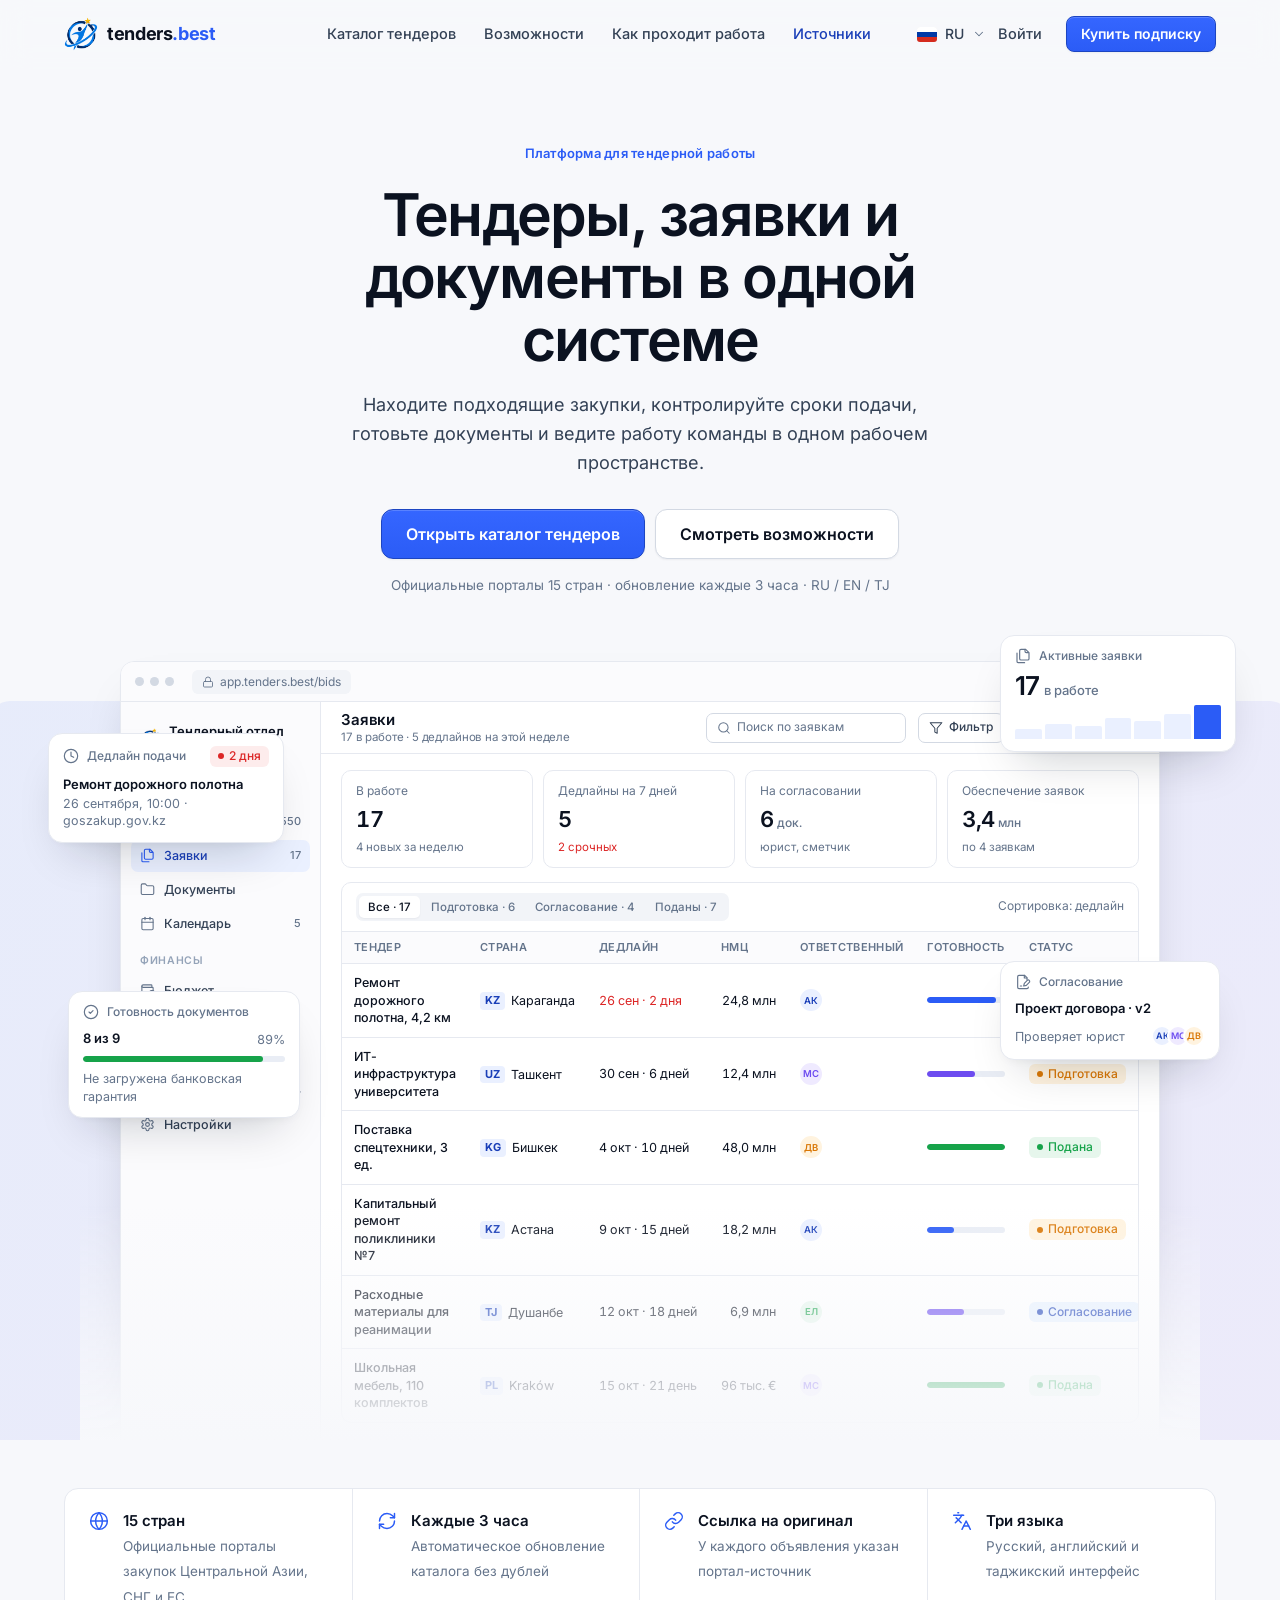
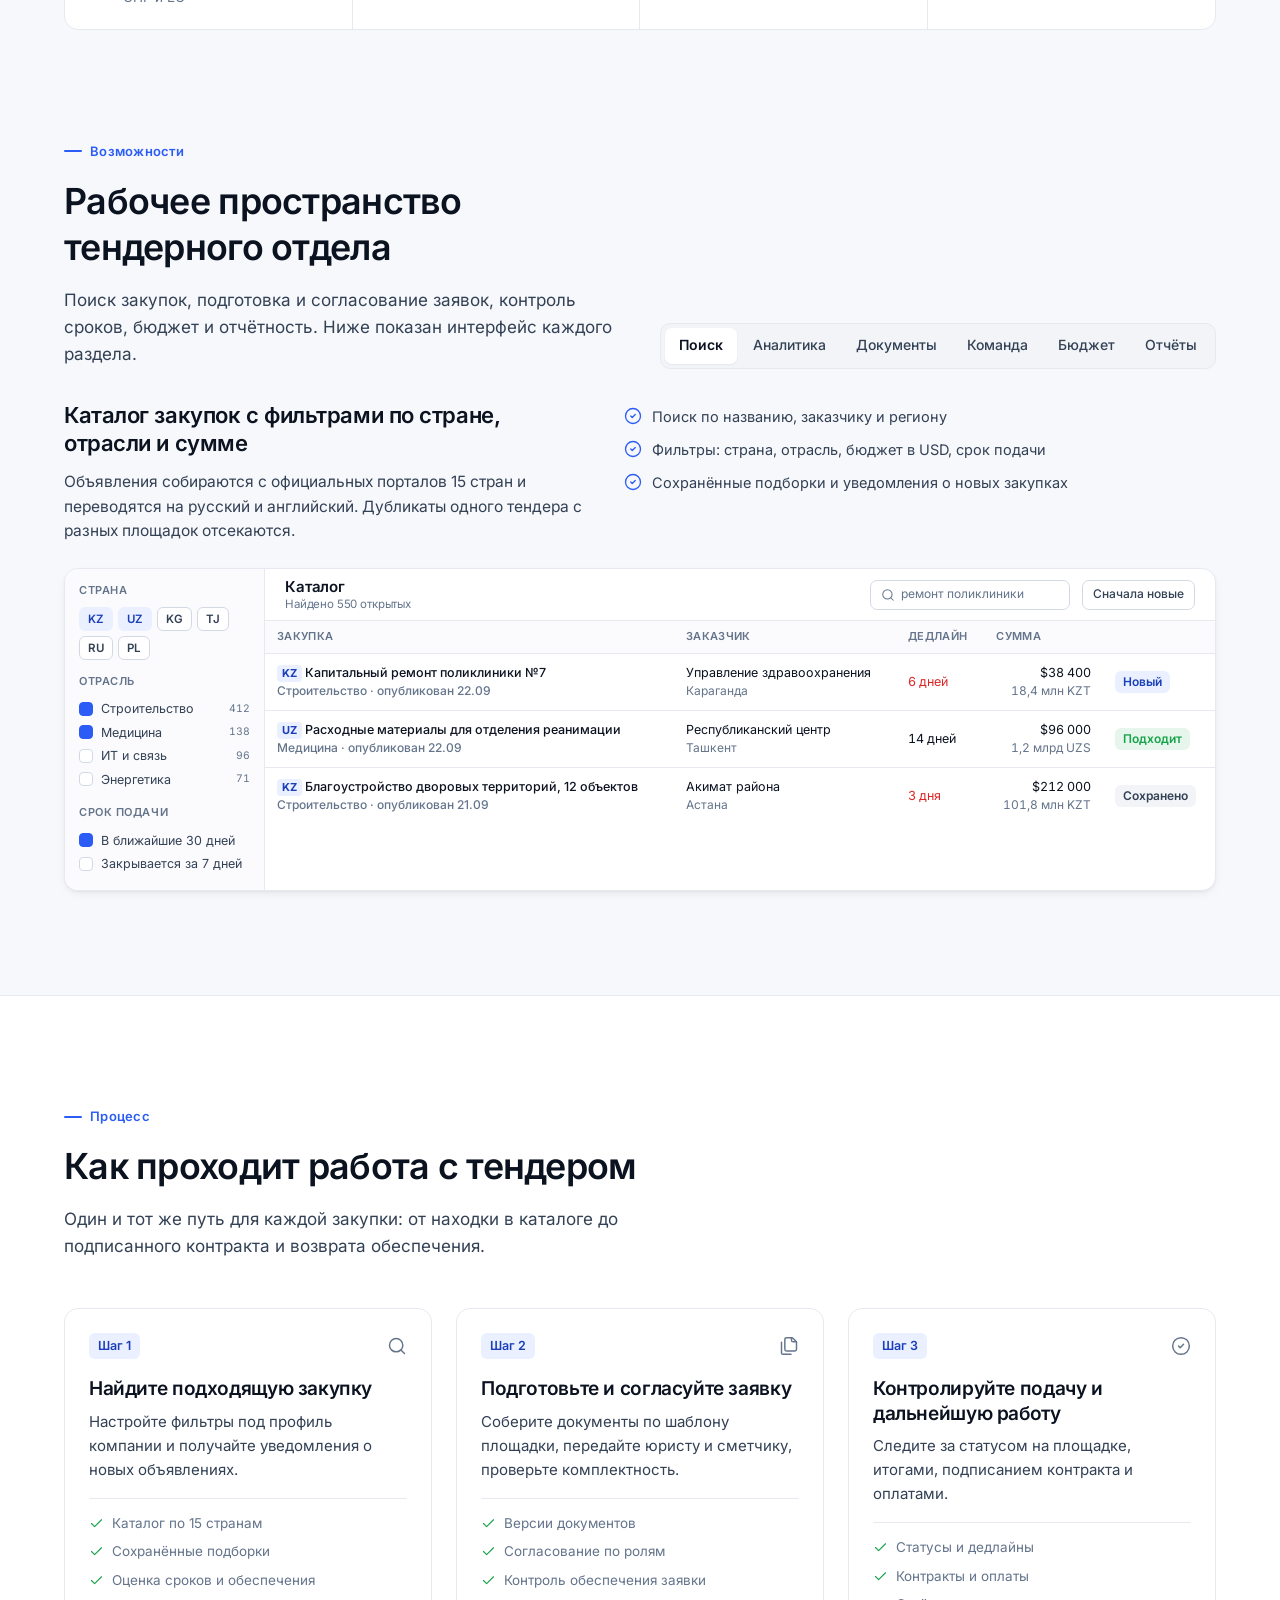
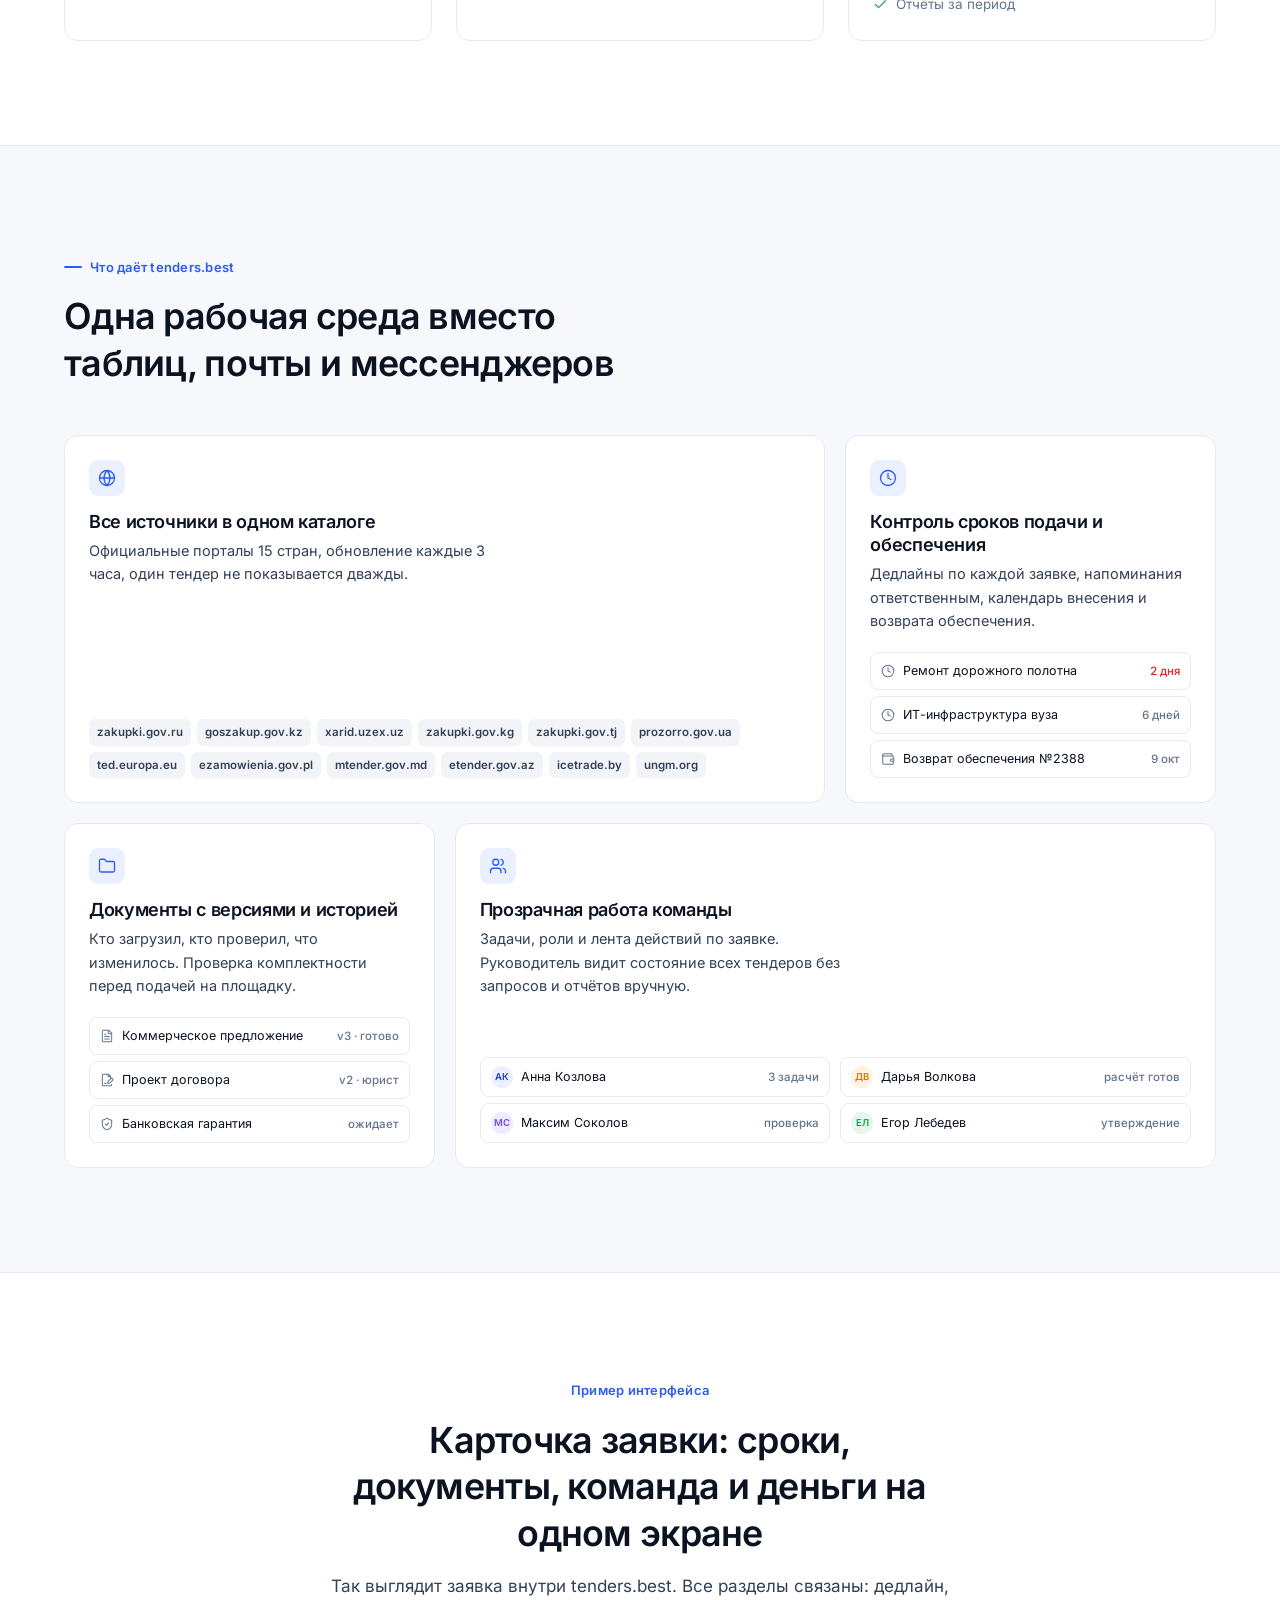
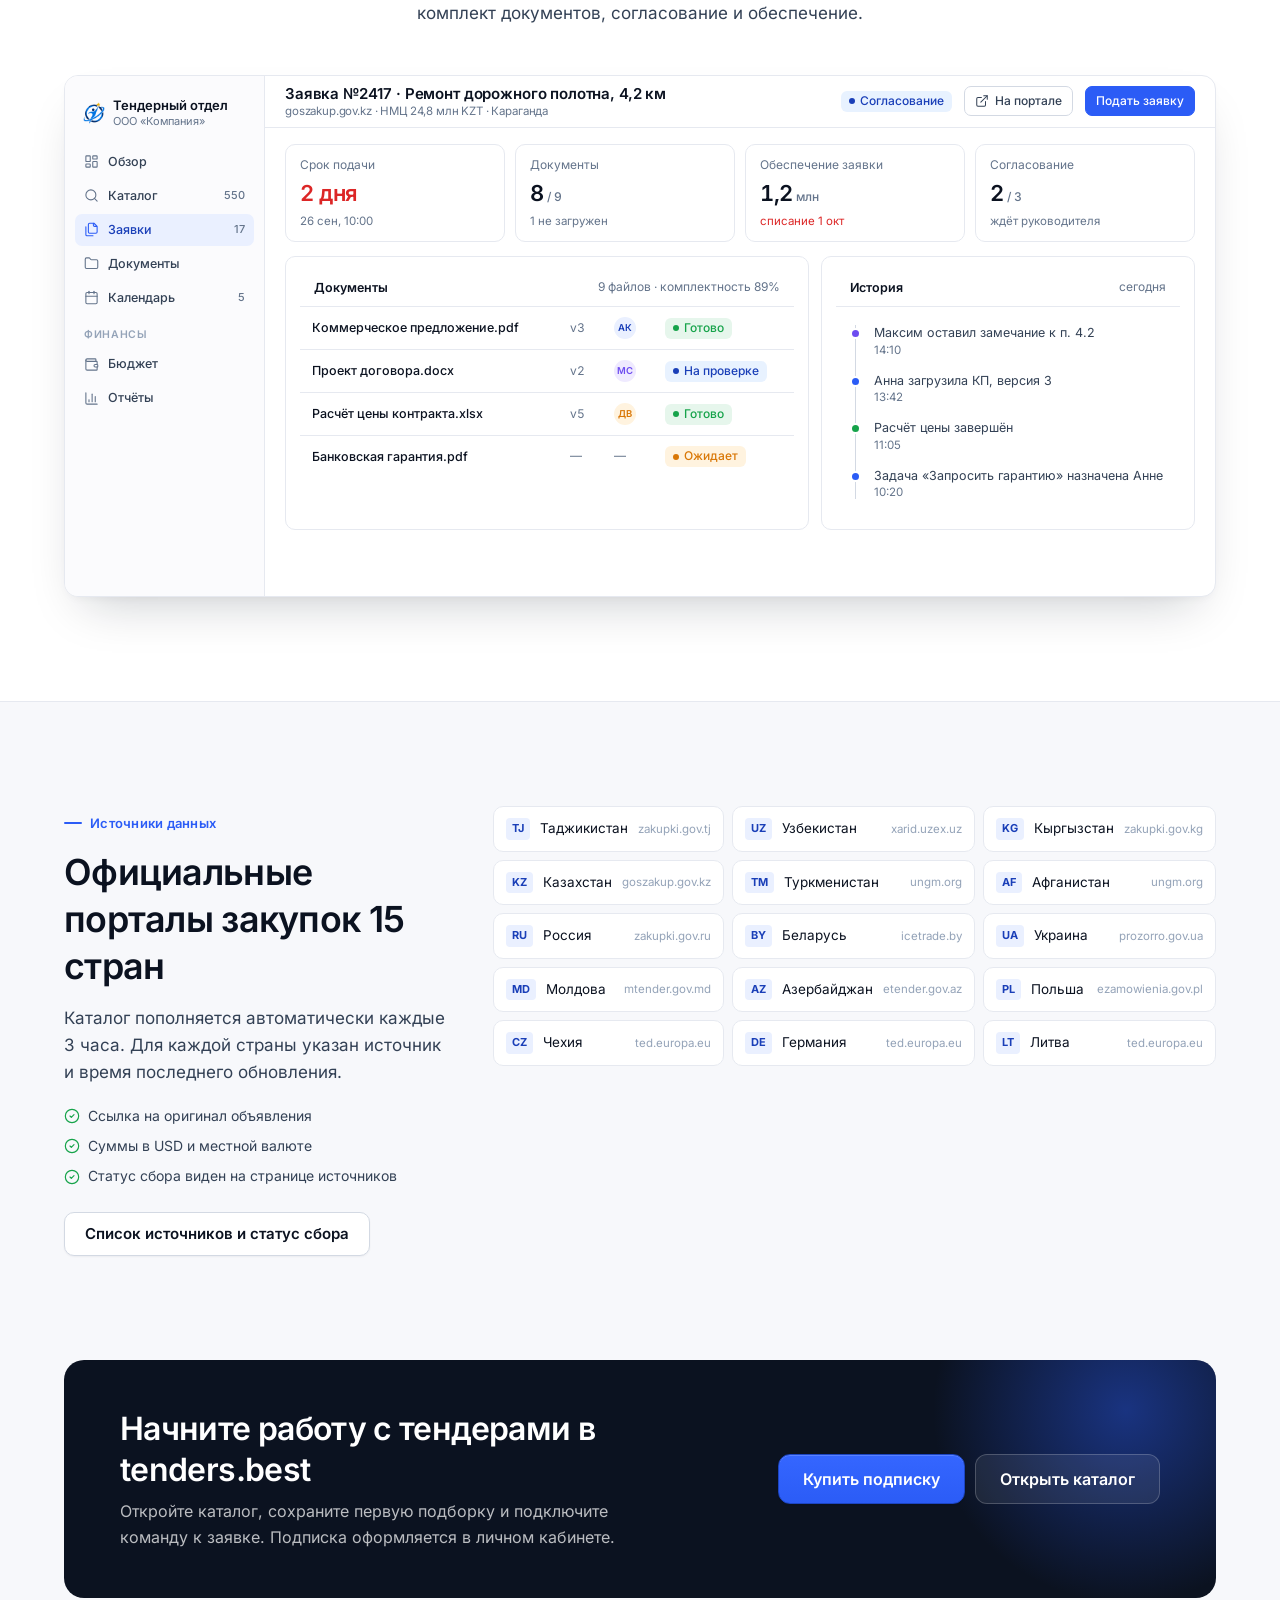
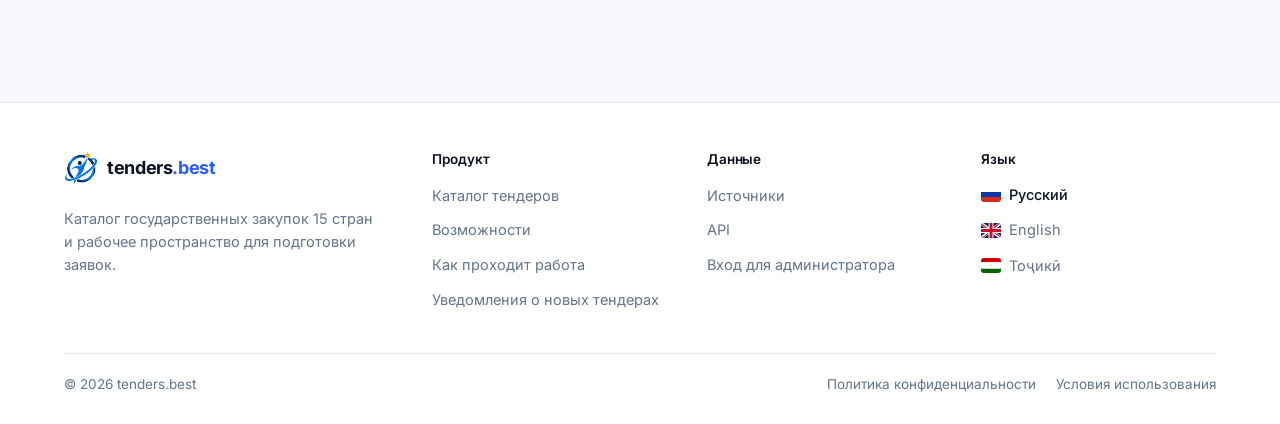
==== commit 8ee79b0e: "Rebuild on a unified design system: product-first hero, app-like catalogue - Design tokens (colour, " ====
--- a/index.html
+++ b/index.html
@@ -17,85 +17,52 @@
 </head>
 <body>
 
+<!-- Icon sprite: Lucide (lucide.dev), stroke 1.75. Flags: flag-icons style SVG (flagicons.lipis.dev). -->
 <svg width="0" height="0" style="position:absolute" aria-hidden="true">
   <defs>
-    <linearGradient id="lineGrad" x1="0" y1="0" x2="1" y2="0"><stop offset="0" stop-color="#0d6ef0"/><stop offset="1" stop-color="#c42be0"/></linearGradient>
-    <linearGradient id="areaGrad" x1="0" y1="0" x2="0" y2="1"><stop offset="0" stop-color="#6d3be8" stop-opacity="0.22"/><stop offset="1" stop-color="#7c3aed" stop-opacity="0"/></linearGradient>
-    <linearGradient id="orbitGrad" x1="0" y1="0" x2="1" y2="1"><stop offset="0" stop-color="#0d6ef0"/><stop offset="1" stop-color="#c42be0"/></linearGradient>
-    <linearGradient id="donutA" x1="0" y1="0" x2="1" y2="1"><stop offset="0" stop-color="#2f8bff"/><stop offset="1" stop-color="#0b3c8c"/></linearGradient>
-    <linearGradient id="donutB" x1="0" y1="0" x2="1" y2="1"><stop offset="0" stop-color="#a35bff"/><stop offset="1" stop-color="#5b21b6"/></linearGradient>
-    <linearGradient id="donutC" x1="0" y1="0" x2="1" y2="1"><stop offset="0" stop-color="#ffd257"/><stop offset="1" stop-color="#f59e0b"/></linearGradient>
-    <linearGradient id="donutD" x1="0" y1="0" x2="1" y2="1"><stop offset="0" stop-color="#e05cf5"/><stop offset="1" stop-color="#9d1fb8"/></linearGradient>
-
-    <symbol id="i-file" viewBox="0 0 24 24"><path d="M14 2H6a2 2 0 0 0-2 2v16a2 2 0 0 0 2 2h12a2 2 0 0 0 2-2V8z"/><path d="M14 2v6h6"/><path d="M16 13H8"/><path d="M16 17H8"/><path d="M10 9H8"/></symbol>
+    <linearGradient id="areaGrad" x1="0" y1="0" x2="0" y2="1"><stop offset="0" stop-color="#2b5cf6" stop-opacity="0.18"/><stop offset="1" stop-color="#2b5cf6" stop-opacity="0"/></linearGradient>
+    <symbol id="flag-ru" viewBox="0 0 640 480"><path fill="#fff" d="M0 0h640v160H0z"/><path fill="#0039a6" d="M0 160h640v160H0z"/><path fill="#d52b1e" d="M0 320h640v160H0z"/></symbol>
+    <symbol id="flag-en" viewBox="0 0 640 480"><path fill="#012169" d="M0 0h640v480H0z"/><path fill="#fff" d="m75 0 244 181L562 0h78v62L400 241l240 178v61h-80L320 301 81 480H0v-60l239-178L0 64V0h75z"/><path fill="#c8102e" d="m424 281 216 159v40L369 281h55zm-184 20 6 35L54 480H0l240-179zM640 0v3L391 191l2-44L590 0h50zM0 0l239 176h-60L0 42V0z"/><path fill="#fff" d="M241 0v480h160V0H241zM0 160v160h640V160H0z"/><path fill="#c8102e" d="M0 193v96h640v-96H0zM273 0v480h96V0h-96z"/></symbol>
+    <symbol id="flag-tj" viewBox="0 0 640 480"><path fill="#c00" d="M0 0h640v137H0z"/><path fill="#fff" d="M0 137h640v206H0z"/><path fill="#060" d="M0 343h640v137H0z"/><path fill="#f8c300" d="M280 262c8-14 22-24 40-24s32 10 40 24c-12-6-26-10-40-10s-28 4-40 10zm40-42a12 12 0 1 0 0-24 12 12 0 0 0 0 24zm-62 24 8-4 3 9-5 6zm124 0-8-4-3 9 5 6zm-93-12 7-6 5 8-7 5zm62 0-7-6-5 8 7 5z"/></symbol>
+
+    <symbol id="i-search" viewBox="0 0 24 24"><circle cx="11" cy="11" r="8"/><path d="m21 21-4.3-4.3"/></symbol>
+    <symbol id="i-file" viewBox="0 0 24 24"><path d="M15 2H6a2 2 0 0 0-2 2v16a2 2 0 0 0 2 2h12a2 2 0 0 0 2-2V7z"/><path d="M14 2v4a2 2 0 0 0 2 2h4"/><path d="M10 9H8"/><path d="M16 13H8"/><path d="M16 17H8"/></symbol>
+    <symbol id="i-files" viewBox="0 0 24 24"><path d="M20 7h-3a2 2 0 0 1-2-2V2"/><path d="M9 18a2 2 0 0 1-2-2V4a2 2 0 0 1 2-2h7l5 5v9a2 2 0 0 1-2 2Z"/><path d="M3 7.6v12.8A1.6 1.6 0 0 0 4.6 22h9.8"/></symbol>
+    <symbol id="i-folder" viewBox="0 0 24 24"><path d="M20 20a2 2 0 0 0 2-2V8a2 2 0 0 0-2-2h-7.9a2 2 0 0 1-1.69-.9L9.6 3.9A2 2 0 0 0 7.93 3H4a2 2 0 0 0-2 2v13a2 2 0 0 0 2 2Z"/></symbol>
+    <symbol id="i-layout" viewBox="0 0 24 24"><rect width="7" height="9" x="3" y="3" rx="1"/><rect width="7" height="5" x="14" y="3" rx="1"/><rect width="7" height="9" x="14" y="12" rx="1"/><rect width="7" height="5" x="3" y="16" rx="1"/></symbol>
+    <symbol id="i-wallet" viewBox="0 0 24 24"><path d="M19 7V4a1 1 0 0 0-1-1H5a2 2 0 0 0 0 4h15a1 1 0 0 1 1 1v4h-3a2 2 0 0 0 0 4h3a1 1 0 0 0 1-1v-2a1 1 0 0 0-1-1"/><path d="M3 5v14a2 2 0 0 0 2 2h15a1 1 0 0 0 1-1v-4"/></symbol>
+    <symbol id="i-users" viewBox="0 0 24 24"><path d="M16 21v-2a4 4 0 0 0-4-4H6a4 4 0 0 0-4 4v2"/><circle cx="9" cy="7" r="4"/><path d="M22 21v-2a4 4 0 0 0-3-3.87"/><path d="M16 3.13a4 4 0 0 1 0 7.75"/></symbol>
+    <symbol id="i-bell" viewBox="0 0 24 24"><path d="M6 8a6 6 0 0 1 12 0c0 7 3 9 3 9H3s3-2 3-9"/><path d="M10.3 21a1.94 1.94 0 0 0 3.4 0"/></symbol>
+    <symbol id="i-calendar" viewBox="0 0 24 24"><path d="M8 2v4"/><path d="M16 2v4"/><rect width="18" height="18" x="3" y="4" rx="2"/><path d="M3 10h18"/></symbol>
+    <symbol id="i-clock" viewBox="0 0 24 24"><circle cx="12" cy="12" r="10"/><path d="M12 6v6l4 2"/></symbol>
+    <symbol id="i-check" viewBox="0 0 24 24"><path d="M20 6 9 17l-5-5"/></symbol>
+    <symbol id="i-check-circle" viewBox="0 0 24 24"><circle cx="12" cy="12" r="10"/><path d="m9 12 2 2 4-4"/></symbol>
+    <symbol id="i-chevron-down" viewBox="0 0 24 24"><path d="m6 9 6 6 6-6"/></symbol>
+    <symbol id="i-chevron-right" viewBox="0 0 24 24"><path d="m9 18 6-6-6-6"/></symbol>
+    <symbol id="i-arrow-right" viewBox="0 0 24 24"><path d="M5 12h14"/><path d="m12 5 7 7-7 7"/></symbol>
+    <symbol id="i-globe" viewBox="0 0 24 24"><circle cx="12" cy="12" r="10"/><path d="M12 2a14.5 14.5 0 0 0 0 20 14.5 14.5 0 0 0 0-20"/><path d="M2 12h20"/></symbol>
+    <symbol id="i-refresh" viewBox="0 0 24 24"><path d="M3 12a9 9 0 0 1 9-9 9.75 9.75 0 0 1 6.74 2.74L21 8"/><path d="M21 3v5h-5"/><path d="M21 12a9 9 0 0 1-9 9 9.75 9.75 0 0 1-6.74-2.74L3 16"/><path d="M8 16H3v5"/></symbol>
+    <symbol id="i-shield" viewBox="0 0 24 24"><path d="M20 13c0 5-3.5 7.5-7.66 8.95a1 1 0 0 1-.67-.01C7.5 20.5 4 18 4 13V6a1 1 0 0 1 1-1c2 0 4.5-1.2 6.24-2.72a1.17 1.17 0 0 1 1.52 0C14.51 3.81 17 5 19 5a1 1 0 0 1 1 1z"/><path d="m9 12 2 2 4-4"/></symbol>
+    <symbol id="i-languages" viewBox="0 0 24 24"><path d="m5 8 6 6"/><path d="m4 14 6-6 2-3"/><path d="M2 5h12"/><path d="M7 2h1"/><path d="m22 22-5-10-5 10"/><path d="M14 18h6"/></symbol>
+    <symbol id="i-link" viewBox="0 0 24 24"><path d="M10 13a5 5 0 0 0 7.54.54l3-3a5 5 0 0 0-7.07-7.07l-1.72 1.71"/><path d="M14 11a5 5 0 0 0-7.54-.54l-3 3a5 5 0 0 0 7.07 7.07l1.71-1.71"/></symbol>
+    <symbol id="i-filter" viewBox="0 0 24 24"><path d="M22 3H2l8 9.46V19l4 2v-8.54L22 3z"/></symbol>
+    <symbol id="i-chart" viewBox="0 0 24 24"><path d="M3 3v16a2 2 0 0 0 2 2h16"/><path d="M18 17V9"/><path d="M13 17V5"/><path d="M8 17v-3"/></symbol>
     <symbol id="i-contract" viewBox="0 0 24 24"><path d="M20 19.5v.5a2 2 0 0 1-2 2H6a2 2 0 0 1-2-2V4a2 2 0 0 1 2-2h8.5L18 5.5v3"/><path d="M14 2v4h4"/><path d="M8 18h2"/><path d="M18.4 9.6a2 2 0 1 1 3 3L17 17l-4 1 1-4Z"/></symbol>
-    <symbol id="i-money" viewBox="0 0 24 24"><rect x="2" y="6" width="20" height="12" rx="2"/><circle cx="12" cy="12" r="2.5"/><path d="M6 12h.01M18 12h.01"/></symbol>
-    <symbol id="i-bank" viewBox="0 0 24 24"><path d="M3 22h18"/><path d="M6 18v-7"/><path d="M10 18v-7"/><path d="M14 18v-7"/><path d="M18 18v-7"/><path d="M12 2 2 8h20z"/></symbol>
-    <symbol id="i-chart" viewBox="0 0 24 24"><path d="M3 3v18h18"/><path d="M18 17V9"/><path d="M13 17V5"/><path d="M8 17v-3"/></symbol>
-    <symbol id="i-line" viewBox="0 0 24 24"><path d="M3 3v18h18"/><path d="m19 9-5 5-4-4-3 3"/></symbol>
-    <symbol id="i-trend" viewBox="0 0 24 24"><path d="M22 7 13.5 15.5 8.5 10.5 2 17"/><path d="M16 7h6v6"/></symbol>
-    <symbol id="i-calendar" viewBox="0 0 24 24"><rect x="3" y="4" width="18" height="18" rx="2"/><path d="M16 2v4M8 2v4M3 10h18"/></symbol>
-    <symbol id="i-bell" viewBox="0 0 24 24"><path d="M6 8a6 6 0 0 1 12 0c0 7 3 9 3 9H3s3-2 3-9"/><path d="M10.3 21a1.94 1.94 0 0 0 3.4 0"/></symbol>
-    <symbol id="i-shield" viewBox="0 0 24 24"><path d="M20 13c0 5-3.5 7.5-7.66 8.95a1 1 0 0 1-.67-.01C7.5 20.5 4 18 4 13V6a1 1 0 0 1 1-1c2 0 4.5-1.2 6.24-2.72a1.17 1.17 0 0 1 1.52 0C14.51 3.81 17 5 19 5a1 1 0 0 1 1 1z"/><path d="m9 12 2 2 4-4"/></symbol>
-    <symbol id="i-badge" viewBox="0 0 24 24"><path d="M3.85 8.62a4 4 0 0 1 4.78-4.77 4 4 0 0 1 6.74 0 4 4 0 0 1 4.78 4.78 4 4 0 0 1 0 6.74 4 4 0 0 1-4.77 4.78 4 4 0 0 1-6.75 0 4 4 0 0 1-4.78-4.77 4 4 0 0 1 0-6.76Z"/><path d="m9 12 2 2 4-4"/></symbol>
-    <symbol id="i-gavel" viewBox="0 0 24 24"><path d="m14 13-7.5 7.5a2.12 2.12 0 0 1-3-3L11 10"/><path d="m16 16 6-6"/><path d="m8 8 6-6"/><path d="m9 7 8 8"/><path d="m21 11-8-8"/></symbol>
-    <symbol id="i-briefcase" viewBox="0 0 24 24"><rect x="2" y="7" width="20" height="14" rx="2"/><path d="M16 7V5a2 2 0 0 0-2-2h-4a2 2 0 0 0-2 2v2"/><path d="M2 13h20"/></symbol>
-    <symbol id="i-search" viewBox="0 0 24 24"><circle cx="11" cy="11" r="8"/><path d="m21 21-4.3-4.3"/></symbol>
-    <symbol id="i-users" viewBox="0 0 24 24"><path d="M16 21v-2a4 4 0 0 0-4-4H6a4 4 0 0 0-4 4v2"/><circle cx="9" cy="7" r="4"/><path d="M22 21v-2a4 4 0 0 0-3-3.87"/><path d="M16 3.13a4 4 0 0 1 0 7.75"/></symbol>
-    <symbol id="i-wallet" viewBox="0 0 24 24"><path d="M21 12V7H5a2 2 0 0 1 0-4h14v4"/><path d="M3 5v14a2 2 0 0 0 2 2h16v-5"/><path d="M18 12a2 2 0 0 0 0 4h4v-4Z"/></symbol>
-    <symbol id="i-mail" viewBox="0 0 24 24"><rect x="2" y="4" width="20" height="16" rx="2"/><path d="m22 7-8.97 5.7a1.94 1.94 0 0 1-2.06 0L2 7"/></symbol>
-    <symbol id="i-cloud" viewBox="0 0 24 24"><path d="M17.5 19H9a7 7 0 1 1 6.71-9h1.79a4.5 4.5 0 1 1 0 9Z"/></symbol>
-    <symbol id="i-folder" viewBox="0 0 24 24"><path d="M20 20a2 2 0 0 0 2-2V8a2 2 0 0 0-2-2h-7.9a2 2 0 0 1-1.69-.9L9.6 3.9A2 2 0 0 0 7.93 3H4a2 2 0 0 0-2 2v13a2 2 0 0 0 2 2Z"/></symbol>
-    <symbol id="i-pie" viewBox="0 0 24 24"><path d="M21.21 15.89A10 10 0 1 1 8 2.83"/><path d="M22 12A10 10 0 0 0 12 2v10z"/></symbol>
-    <symbol id="i-report" viewBox="0 0 24 24"><rect x="8" y="2" width="8" height="4" rx="1"/><path d="M16 4h2a2 2 0 0 1 2 2v14a2 2 0 0 1-2 2H6a2 2 0 0 1-2-2V6a2 2 0 0 1 2-2h2"/><path d="M12 11h4M12 16h4M8 11h.01M8 16h.01"/></symbol>
-    <symbol id="i-clock" viewBox="0 0 24 24"><circle cx="12" cy="12" r="10"/><path d="M12 6v6l4 2"/></symbol>
-    <symbol id="i-star" viewBox="0 0 24 24"><path d="M12 2l3.09 6.26L22 9.27l-5 4.87 1.18 6.88L12 17.77l-6.18 3.25L7 14.14 2 9.27l6.91-1.01z"/></symbol>
-    <symbol id="i-arrow-up-right" viewBox="0 0 24 24"><path d="M7 17 17 7"/><path d="M7 7h10v10"/></symbol>
-    <symbol id="i-arrow-right" viewBox="0 0 24 24"><path d="M5 12h14"/><path d="m12 5 7 7-7 7"/></symbol>
-    <symbol id="i-chevron-left" viewBox="0 0 24 24"><path d="m15 18-6-6 6-6"/></symbol>
-    <symbol id="i-chevron-right" viewBox="0 0 24 24"><path d="m9 18 6-6-6-6"/></symbol>
-    <symbol id="i-check" viewBox="0 0 24 24"><path d="M20 6 9 17l-5-5"/></symbol>
-    <symbol id="i-play" viewBox="0 0 24 24"><path d="m6 3 14 9-14 9V3z"/></symbol>
-    <symbol id="i-sparkles" viewBox="0 0 24 24"><path d="m12 3 1.9 5.8a2 2 0 0 0 1.3 1.3L21 12l-5.8 1.9a2 2 0 0 0-1.3 1.3L12 21l-1.9-5.8a2 2 0 0 0-1.3-1.3L3 12l5.8-1.9a2 2 0 0 0 1.3-1.3Z"/></symbol>
-    <symbol id="i-layers" viewBox="0 0 24 24"><path d="m12.83 2.18a2 2 0 0 0-1.66 0L2.6 6.08a1 1 0 0 0 0 1.83l8.58 3.91a2 2 0 0 0 1.66 0l8.58-3.9a1 1 0 0 0 0-1.83Z"/><path d="m22 17.65-9.17 4.16a2 2 0 0 1-1.66 0L2 17.65"/><path d="m22 12.65-9.17 4.16a2 2 0 0 1-1.66 0L2 12.65"/></symbol>
-    <symbol id="i-workflow" viewBox="0 0 24 24"><rect x="3" y="3" width="8" height="8" rx="2"/><path d="M7 11v4a2 2 0 0 0 2 2h4"/><rect x="13" y="13" width="8" height="8" rx="2"/></symbol>
-    <symbol id="i-zap" viewBox="0 0 24 24"><path d="M4 14a1 1 0 0 1-.78-1.63l9.9-10.2a.5.5 0 0 1 .86.46l-1.92 6.02A1 1 0 0 0 13 10h7a1 1 0 0 1 .78 1.63l-9.9 10.2a.5.5 0 0 1-.86-.46l1.92-6.02A1 1 0 0 0 11 14z"/></symbol>
-    <symbol id="i-lock" viewBox="0 0 24 24"><rect x="3" y="11" width="18" height="11" rx="2"/><path d="M7 11V7a5 5 0 0 1 10 0v4"/></symbol>
-    <symbol id="i-grid" viewBox="0 0 24 24"><rect width="7" height="9" x="3" y="3" rx="1"/><rect width="7" height="5" x="14" y="3" rx="1"/><rect width="7" height="9" x="14" y="12" rx="1"/><rect width="7" height="5" x="3" y="16" rx="1"/></symbol>
-    <symbol id="i-settings" viewBox="0 0 24 24"><circle cx="12" cy="12" r="3"/><path d="M19.4 15a1.65 1.65 0 0 0 .33 1.82l.06.06a2 2 0 1 1-2.83 2.83l-.06-.06a1.65 1.65 0 0 0-1.82-.33 1.65 1.65 0 0 0-1 1.51V21a2 2 0 1 1-4 0v-.09A1.65 1.65 0 0 0 9 19.4a1.65 1.65 0 0 0-1.82.33l-.06.06a2 2 0 1 1-2.83-2.83l.06-.06a1.65 1.65 0 0 0 .33-1.82 1.65 1.65 0 0 0-1.51-1H3a2 2 0 1 1 0-4h.09A1.65 1.65 0 0 0 4.6 9a1.65 1.65 0 0 0-.33-1.82l-.06-.06a2 2 0 1 1 2.83-2.83l.06.06a1.65 1.65 0 0 0 1.82.33H9a1.65 1.65 0 0 0 1-1.51V3a2 2 0 1 1 4 0v.09a1.65 1.65 0 0 0 1 1.51 1.65 1.65 0 0 0 1.82-.33l.06-.06a2 2 0 1 1 2.83 2.83l-.06.06a1.65 1.65 0 0 0-.33 1.82V9a1.65 1.65 0 0 0 1.51 1H21a2 2 0 1 1 0 4h-.09a1.65 1.65 0 0 0-1.51 1z"/></symbol>
-    <symbol id="i-percent" viewBox="0 0 24 24"><path d="M19 5 5 19"/><circle cx="6.5" cy="6.5" r="2.5"/><circle cx="17.5" cy="17.5" r="2.5"/></symbol>
-    <symbol id="i-card" viewBox="0 0 24 24"><rect x="2" y="5" width="20" height="14" rx="2"/><path d="M2 10h20"/></symbol>
-    <symbol id="i-building" viewBox="0 0 24 24"><rect x="4" y="2" width="16" height="20" rx="2"/><path d="M9 22v-4h6v4"/><path d="M8 6h.01M16 6h.01M12 6h.01M12 10h.01M12 14h.01M16 10h.01M16 14h.01M8 10h.01M8 14h.01"/></symbol>
-    <symbol id="i-upload" viewBox="0 0 24 24"><path d="M21 15v4a2 2 0 0 1-2 2H5a2 2 0 0 1-2-2v-4"/><path d="m17 8-5-5-5 5"/><path d="M12 3v12"/></symbol>
+    <symbol id="i-calc" viewBox="0 0 24 24"><rect width="16" height="20" x="4" y="2" rx="2"/><path d="M8 6h8"/><path d="M16 14v4"/><path d="M16 10h.01"/><path d="M12 10h.01"/><path d="M8 10h.01"/><path d="M12 14h.01"/><path d="M8 14h.01"/><path d="M12 18h.01"/><path d="M8 18h.01"/></symbol>
     <symbol id="i-download" viewBox="0 0 24 24"><path d="M21 15v4a2 2 0 0 1-2 2H5a2 2 0 0 1-2-2v-4"/><path d="m7 10 5 5 5-5"/><path d="M12 15V3"/></symbol>
-    <symbol id="i-filter" viewBox="0 0 24 24"><path d="M22 3H2l8 9.46V19l4 2v-8.54L22 3z"/></symbol>
-    <symbol id="i-send" viewBox="0 0 24 24"><path d="m22 2-7 20-4-9-9-4Z"/><path d="M22 2 11 13"/></symbol>
-    <symbol id="i-globe" viewBox="0 0 24 24"><circle cx="12" cy="12" r="10"/><path d="M12 2a14.5 14.5 0 0 0 0 20 14.5 14.5 0 0 0 0-20"/><path d="M2 12h20"/></symbol>
-    <symbol id="i-phone" viewBox="0 0 24 24"><path d="M22 16.92v3a2 2 0 0 1-2.18 2 19.79 19.79 0 0 1-8.63-3.07 19.5 19.5 0 0 1-6-6 19.79 19.79 0 0 1-3.07-8.67A2 2 0 0 1 4.11 2h3a2 2 0 0 1 2 1.72c.127.96.361 1.903.7 2.81a2 2 0 0 1-.45 2.11L8.09 9.91a16 16 0 0 0 6 6l1.27-1.27a2 2 0 0 1 2.11-.45c.907.339 1.85.573 2.81.7A2 2 0 0 1 22 16.92z"/></symbol>
-    <symbol id="i-message" viewBox="0 0 24 24"><path d="M21 15a2 2 0 0 1-2 2H7l-4 4V5a2 2 0 0 1 2-2h14a2 2 0 0 1 2 2z"/></symbol>
-    <symbol id="i-database" viewBox="0 0 24 24"><ellipse cx="12" cy="5" rx="9" ry="3"/><path d="M3 5v14a9 3 0 0 0 18 0V5"/><path d="M3 12a9 3 0 0 0 18 0"/></symbol>
-    <symbol id="i-coins" viewBox="0 0 24 24"><circle cx="8" cy="8" r="6"/><path d="M18.09 10.37A6 6 0 1 1 10.34 18"/><path d="M7 6h1v4"/><path d="m16.71 13.88.7.71-2.82 2.82"/></symbol>
-    <symbol id="i-target" viewBox="0 0 24 24"><circle cx="12" cy="12" r="10"/><circle cx="12" cy="12" r="6"/><circle cx="12" cy="12" r="2"/></symbol>
-    <symbol id="i-stamp" viewBox="0 0 24 24"><path d="M5 22h14"/><path d="M19.27 13.73A2.5 2.5 0 0 0 17.5 13h-11A2.5 2.5 0 0 0 4 15.5V17a1 1 0 0 0 1 1h14a1 1 0 0 0 1-1v-1.5c0-.66-.26-1.3-.73-1.77Z"/><path d="M14 13V8.5C14 7 15 7 15 5a3 3 0 0 0-6 0c0 2 1 2 1 3.5V13"/></symbol>
-    <symbol id="i-user" viewBox="0 0 24 24"><path d="M19 21v-2a4 4 0 0 0-4-4H9a4 4 0 0 0-4 4v2"/><circle cx="12" cy="7" r="4"/></symbol>
-    <symbol id="i-calc" viewBox="0 0 24 24"><rect width="16" height="20" x="4" y="2" rx="2"/><path d="M8 6h8"/><path d="M16 14v4"/><path d="M16 10h.01M12 10h.01M8 10h.01M12 14h.01M8 14h.01M12 18h.01M8 18h.01"/></symbol>
-    <symbol id="i-bookmark" viewBox="0 0 24 24"><path d="m19 21-7-4-7 4V5a2 2 0 0 1 2-2h10a2 2 0 0 1 2 2v16z"/></symbol>
-    <symbol id="i-scale" viewBox="0 0 24 24"><path d="m16 16 3-8 3 8c-.87.65-1.92 1-3 1s-2.13-.35-3-1Z"/><path d="m2 16 3-8 3 8c-.87.65-1.92 1-3 1s-2.13-.35-3-1Z"/><path d="M7 21h10"/><path d="M12 3v18"/><path d="M3 7h2c2 0 5-1 7-2 2 1 5 2 7 2h2"/></symbol>
-    <symbol id="i-history" viewBox="0 0 24 24"><path d="M3 12a9 9 0 1 0 3-6.7L3 8"/><path d="M3 3v5h5"/><path d="M12 7v5l3 2"/></symbol>
-    <symbol id="i-apple" viewBox="0 0 24 24"><path d="M16.37 12.6c0-2.3 1.9-3.4 2-3.5-1.1-1.6-2.8-1.8-3.4-1.8-1.4-.1-2.8.9-3.5.9-.7 0-1.8-.9-3-.8-1.5 0-2.9.9-3.7 2.2-1.6 2.8-.4 6.8 1.1 9 .8 1.1 1.7 2.3 2.8 2.3 1.1 0 1.6-.7 2.9-.7 1.4 0 1.8.7 3 .7s2-1.1 2.8-2.2c.9-1.3 1.2-2.5 1.2-2.6 0 0-2.4-.9-2.2-3.5zM14.1 5.8c.6-.7 1-1.7.9-2.8-.9 0-2 .6-2.6 1.4-.6.7-1.1 1.7-.9 2.7 1 .1 2-.5 2.6-1.3z"/></symbol>
-    <symbol id="i-gplay" viewBox="0 0 24 24"><path d="M4 3.5v17c0 .6.7 1 1.2.7l14.6-8.5c.5-.3.5-1 0-1.3L5.2 2.9C4.7 2.6 4 2.9 4 3.5z"/><path d="M4.3 3.1 14.9 12 4.3 20.9" fill="none" stroke="#fff" stroke-opacity=".35" stroke-width="1"/></symbol>
-    <symbol id="i-chevron-down" viewBox="0 0 24 24"><path d="m6 9 6 6 6-6"/></symbol>
-    <symbol id="i-refresh" viewBox="0 0 24 24"><path d="M3 12a9 9 0 1 0 3-6.7L3 8"/><path d="M3 3v5h5"/></symbol>
+    <symbol id="i-plus" viewBox="0 0 24 24"><path d="M5 12h14"/><path d="M12 5v14"/></symbol>
+    <symbol id="i-settings" viewBox="0 0 24 24"><path d="M12.22 2h-.44a2 2 0 0 0-2 2v.18a2 2 0 0 1-1 1.73l-.43.25a2 2 0 0 1-2 0l-.15-.08a2 2 0 0 0-2.73.73l-.22.38a2 2 0 0 0 .73 2.73l.15.1a2 2 0 0 1 1 1.72v.51a2 2 0 0 1-1 1.74l-.15.09a2 2 0 0 0-.73 2.73l.22.38a2 2 0 0 0 2.73.73l.15-.08a2 2 0 0 1 2 0l.43.25a2 2 0 0 1 1 1.73V20a2 2 0 0 0 2 2h.44a2 2 0 0 0 2-2v-.18a2 2 0 0 1 1-1.73l.43-.25a2 2 0 0 1 2 0l.15.08a2 2 0 0 0 2.73-.73l.22-.39a2 2 0 0 0-.73-2.73l-.15-.08a2 2 0 0 1-1-1.74v-.5a2 2 0 0 1 1-1.74l.15-.09a2 2 0 0 0 .73-2.73l-.22-.38a2 2 0 0 0-2.73-.73l-.15.08a2 2 0 0 1-2 0l-.43-.25a2 2 0 0 1-1-1.73V4a2 2 0 0 0-2-2z"/><circle cx="12" cy="12" r="3"/></symbol>
+    <symbol id="i-external" viewBox="0 0 24 24"><path d="M15 3h6v6"/><path d="M10 14 21 3"/><path d="M18 13v6a2 2 0 0 1-2 2H5a2 2 0 0 1-2-2V8a2 2 0 0 1 2-2h6"/></symbol>
+    <symbol id="i-lock" viewBox="0 0 24 24"><rect width="18" height="11" x="3" y="11" rx="2"/><path d="M7 11V7a5 5 0 0 1 10 0v4"/></symbol>
   </defs>
 </svg>
-<div class="page-aura" aria-hidden="true"></div>
 
 <!-- ============ header ============ -->
 <header class="header" id="header">
   <div class="container">
     <div class="header__bar">
       <a href="/" class="brand" aria-label="tenders.best — на главную">
-        <img class="brand__mark" src="assets/img/logo-mark.png" alt="" width="36" height="36">
+        <img class="brand__mark" src="assets/img/logo-mark.png" alt="" width="34" height="34">
         <span class="brand__name">tenders<b>.best</b></span>
       </a>
       <nav class="nav" aria-label="Основная навигация">
@@ -106,11 +73,11 @@
       </nav>
       <div class="header__actions">
         <div class="lang" id="lang">
-          <button type="button" class="lang__btn" aria-haspopup="listbox" aria-expanded="false"><span class="flag" data-flag></span><span data-lang-label>RU</span><svg class="icon chev"><use href="#i-chevron-down"/></svg></button>
-          <div class="lang__menu" role="listbox">
-            <button type="button" role="option" data-set-lang="ru"><span class="flag flag--ru"></span>Русский<svg class="icon"><use href="#i-check"/></svg></button>
-            <button type="button" role="option" data-set-lang="en"><span class="flag flag--en"></span>English<svg class="icon"><use href="#i-check"/></svg></button>
-            <button type="button" role="option" data-set-lang="tj"><span class="flag flag--tj"></span>Тоҷикӣ<svg class="icon"><use href="#i-check"/></svg></button>
+          <button type="button" class="lang__btn" aria-haspopup="listbox" aria-expanded="false" aria-label="Язык"><span class="flag" data-flag><svg><use href="#flag-ru"/></svg></span><span data-lang-label>RU</span><svg class="icon chev"><use href="#i-chevron-down"/></svg></button>
+          <div class="lang__menu" role="listbox" aria-label="Выбор языка">
+            <button type="button" role="option" data-set-lang="ru" aria-selected="true"><span class="flag"><svg><use href="#flag-ru"/></svg></span>Русский<svg class="icon"><use href="#i-check"/></svg></button>
+            <button type="button" role="option" data-set-lang="en" aria-selected="false"><span class="flag"><svg><use href="#flag-en"/></svg></span>English<svg class="icon"><use href="#i-check"/></svg></button>
+            <button type="button" role="option" data-set-lang="tj" aria-selected="false"><span class="flag"><svg><use href="#flag-tj"/></svg></span>Тоҷикӣ<svg class="icon"><use href="#i-check"/></svg></button>
           </div>
         </div>
         <a href="/admin/login" class="header__login" data-i="login">Войти</a>
@@ -126,9 +93,9 @@
   <a href="#how" data-i="nav_how">Как проходит работа</a>
   <a href="#sources" data-i="nav_sources">Источники</a>
   <div class="mobile-menu__langs">
-    <button type="button" data-set-lang="ru"><span class="flag flag--ru"></span>RU</button>
-    <button type="button" data-set-lang="en"><span class="flag flag--en"></span>EN</button>
-    <button type="button" data-set-lang="tj"><span class="flag flag--tj"></span>TJ</button>
+    <button type="button" data-set-lang="ru" aria-selected="true"><span class="flag"><svg><use href="#flag-ru"/></svg></span>RU</button>
+    <button type="button" data-set-lang="en" aria-selected="false"><span class="flag"><svg><use href="#flag-en"/></svg></span>EN</button>
+    <button type="button" data-set-lang="tj" aria-selected="false"><span class="flag"><svg><use href="#flag-tj"/></svg></span>TJ</button>
   </div>
   <div class="mobile-menu__row">
     <a href="/admin/login" class="btn btn--secondary" data-i="login">Войти</a>
@@ -141,110 +108,103 @@
 <!-- ============ hero ============ -->
 <section class="hero">
   <div class="container">
-    <div class="hero__grid">
-      <div class="hero__copy">
-        <span class="eyebrow" data-reveal style="--i:0" data-i="hero_eyebrow">Платформа для тендерной работы</span>
-        <h1 class="hero__title" data-reveal style="--i:1" data-i="hero_h1">Тендеры, заявки и документы в&nbsp;одной системе</h1>
-        <p class="hero__lead" data-reveal style="--i:2" data-i="hero_lead">Находите подходящие закупки, контролируйте сроки подачи, готовьте документы и ведите работу команды в одном рабочем пространстве.</p>
-        <div class="hero__cta" data-reveal style="--i:3">
-          <a href="/tenders" class="btn btn--primary btn--lg" data-i="hero_cta">Открыть каталог тендеров</a>
-          <a href="#features" class="btn btn--secondary btn--lg" data-i="hero_cta2">Смотреть возможности</a>
-        </div>
-        <div class="hero__facts" data-reveal style="--i:4">
-          <span><svg class="icon"><use href="#i-globe"/></svg><span data-i="fact_sources">Официальные порталы 15 стран</span></span>
-          <span><svg class="icon"><use href="#i-refresh"/></svg><span data-i="fact_update">Обновление каждые 3 часа</span></span>
-          <span><svg class="icon"><use href="#i-shield"/></svg><span data-i="fact_dedup">Без дублей между источниками</span></span>
-        </div>
-      </div>
-
-      <div class="hero__visual" id="heroVisual" data-reveal style="--i:2">
-        <div class="laptop">
-          <div class="laptop__screen">
-            <span class="laptop__cam"></span>
-            <div class="dash" data-anim>
-              <aside class="dash__side">
-                <div class="dash__logo"><img src="assets/img/logo-mark.png" alt="">tenders.best</div>
-                <a class="dash__nav is-active"><svg class="icon"><use href="#i-grid"/></svg> Обзор</a>
-                <a class="dash__nav"><svg class="icon"><use href="#i-search"/></svg> Тендеры</a>
-                <a class="dash__nav"><svg class="icon"><use href="#i-file"/></svg> Заявки</a>
-                <a class="dash__nav"><svg class="icon"><use href="#i-folder"/></svg> Документы</a>
-                <a class="dash__nav"><svg class="icon"><use href="#i-wallet"/></svg> Бюджет</a>
-                <a class="dash__nav"><svg class="icon"><use href="#i-users"/></svg> Команда</a>
-              </aside>
-              <div class="dash__main">
-                <div class="dash__top">
-                  <h4>Обзор<small>Тендерный отдел · неделя 39</small></h4>
-                  <div class="dash__search"><svg class="icon"><use href="#i-search"/></svg> Поиск по закупкам</div>
-                  <div class="dash__user"><span class="dash__bell"><svg class="icon"><use href="#i-bell"/></svg></span><i>АК</i></div>
+    <div class="hero__copy">
+      <span class="eyebrow" data-reveal style="--i:0" data-i="hero_eyebrow">Платформа для тендерной работы</span>
+      <h1 class="hero__title" data-reveal style="--i:1" data-i="hero_h1">Тендеры, заявки и документы в&nbsp;одной системе</h1>
+      <p class="hero__lead" data-reveal style="--i:2" data-i="hero_lead">Находите подходящие закупки, контролируйте сроки подачи, готовьте документы и ведите работу команды в одном рабочем пространстве.</p>
+      <div class="hero__cta" data-reveal style="--i:3">
+        <a href="/tenders" class="btn btn--primary btn--lg" data-i="hero_cta">Открыть каталог тендеров</a>
+        <a href="#features" class="btn btn--secondary btn--lg" data-i="hero_cta2">Смотреть возможности</a>
+      </div>
+      <p class="hero__note" data-reveal style="--i:4" data-i="hero_note">Официальные порталы 15 стран · обновление каждые 3 часа · RU / EN / TJ</p>
+    </div>
+
+    <div class="hero__stage" data-reveal style="--i:3">
+      <div class="hero__product">
+        <div class="window">
+          <div class="window__bar"><div class="window__dots"><i></i><i></i><i></i></div><span class="window__url"><svg class="icon"><use href="#i-lock"/></svg>app.tenders.best/bids</span></div>
+          <div class="app" data-anim>
+            <aside class="app__side">
+              <div class="app__ws"><img src="assets/img/logo-mark.png" alt=""><div>Тендерный отдел<small>ООО «Компания»</small></div></div>
+              <a class="app__nav"><svg class="icon"><use href="#i-layout"/></svg>Обзор</a>
+              <a class="app__nav"><svg class="icon"><use href="#i-search"/></svg>Каталог<b>550</b></a>
+              <a class="app__nav is-active"><svg class="icon"><use href="#i-files"/></svg>Заявки<b>17</b></a>
+              <a class="app__nav"><svg class="icon"><use href="#i-folder"/></svg>Документы</a>
+              <a class="app__nav"><svg class="icon"><use href="#i-calendar"/></svg>Календарь<b>5</b></a>
+              <div class="app__group">Финансы</div>
+              <a class="app__nav"><svg class="icon"><use href="#i-wallet"/></svg>Бюджет</a>
+              <a class="app__nav"><svg class="icon"><use href="#i-chart"/></svg>Отчёты</a>
+              <div class="app__group">Команда</div>
+              <a class="app__nav"><svg class="icon"><use href="#i-users"/></svg>Участники<b>4</b></a>
+              <a class="app__nav"><svg class="icon"><use href="#i-settings"/></svg>Настройки</a>
+            </aside>
+            <div class="app__main">
+              <div class="app__top">
+                <h4>Заявки<small>17 в работе · 5 дедлайнов на этой неделе</small></h4>
+                <div class="app__search"><svg class="icon"><use href="#i-search"/></svg>Поиск по заявкам</div>
+                <span class="app__btn"><svg class="icon"><use href="#i-filter"/></svg>Фильтр</span>
+                <span class="app__btn app__btn--primary"><svg class="icon"><use href="#i-plus"/></svg>Новая заявка</span>
+              </div>
+              <div class="app__body">
+                <div class="app__kpis">
+                  <div class="kpi"><div class="kpi__label">В работе</div><div class="kpi__value">17</div><div class="kpi__delta">4 новых за неделю</div></div>
+                  <div class="kpi"><div class="kpi__label">Дедлайны на 7 дней</div><div class="kpi__value">5</div><div class="kpi__delta hot">2 срочных</div></div>
+                  <div class="kpi"><div class="kpi__label">На согласовании</div><div class="kpi__value">6<small>док.</small></div><div class="kpi__delta">юрист, сметчик</div></div>
+                  <div class="kpi"><div class="kpi__label">Обеспечение заявок</div><div class="kpi__value">3,4<small>млн</small></div><div class="kpi__delta">по 4 заявкам</div></div>
                 </div>
-                <div class="kpis">
-                  <div class="kpi"><div class="kpi__label">Тендеров в работе</div><div class="kpi__value">17</div><span class="kpi__delta kpi__delta--muted">4 новых за неделю</span></div>
-                  <div class="kpi"><div class="kpi__label">Дедлайны на 7 дней</div><div class="kpi__value">5</div><span class="kpi__delta" style="background:var(--red-soft);color:var(--red)">2 срочных</span></div>
-                  <div class="kpi"><div class="kpi__label">На согласовании</div><div class="kpi__value">6<small>док.</small></div><span class="kpi__delta kpi__delta--muted">юрист, сметчик</span></div>
-                  <div class="kpi kpi--accent"><div class="kpi__label">Обеспечение заявок</div><div class="kpi__value">3,4<small>млн</small></div><span class="kpi__delta kpi__delta--muted">по 4 заявкам</span></div>
+                <div class="app__panel">
+                  <div class="app__panel-head"><div class="app__tabs"><span class="on">Все · 17</span><span>Подготовка · 6</span><span>Согласование · 4</span><span>Поданы · 7</span></div><span>Сортировка: дедлайн</span></div>
+                  <table class="table">
+                    <thead><tr><th>Тендер</th><th>Страна</th><th>Дедлайн</th><th>НМЦ</th><th>Ответственный</th><th>Готовность</th><th class="keep">Статус</th></tr></thead>
+                    <tbody>
+                      <tr><td class="t wrap">Ремонт дорожного полотна, 4,2 км</td><td><span class="cc"><b>KZ</b>Караганда</span></td><td class="num" style="color:var(--danger)">26 сен · 2 дня</td><td class="r num">24,8 млн</td><td><span class="ava">АК</span></td><td style="width:110px"><div class="progress"><i style="--w:89%;--i:0"></i></div></td><td class="keep"><span class="status status--review">Согласование</span></td></tr>
+                      <tr><td class="t wrap">ИТ-инфраструктура университета</td><td><span class="cc"><b>UZ</b>Ташкент</span></td><td class="num">30 сен · 6 дней</td><td class="r num">12,4 млн</td><td><span class="ava v">МС</span></td><td><div class="progress progress--violet"><i style="--w:62%;--i:1"></i></div></td><td class="keep"><span class="status status--draft">Подготовка</span></td></tr>
+                      <tr><td class="t wrap">Поставка спецтехники, 3 ед.</td><td><span class="cc"><b>KG</b>Бишкек</span></td><td class="num">4 окт · 10 дней</td><td class="r num">48,0 млн</td><td><span class="ava w">ДВ</span></td><td><div class="progress progress--success"><i style="--w:100%;--i:2"></i></div></td><td class="keep"><span class="status status--win">Подана</span></td></tr>
+                      <tr><td class="t wrap">Капитальный ремонт поликлиники №7</td><td><span class="cc"><b>KZ</b>Астана</span></td><td class="num">9 окт · 15 дней</td><td class="r num">18,2 млн</td><td><span class="ava">АК</span></td><td><div class="progress"><i style="--w:35%;--i:3"></i></div></td><td class="keep"><span class="status status--draft">Подготовка</span></td></tr>
+                      <tr><td class="t wrap">Расходные материалы для реанимации</td><td><span class="cc"><b>TJ</b>Душанбе</span></td><td class="num">12 окт · 18 дней</td><td class="r num">6,9 млн</td><td><span class="ava g">ЕЛ</span></td><td><div class="progress progress--violet"><i style="--w:48%;--i:4"></i></div></td><td class="keep"><span class="status status--review">Согласование</span></td></tr>
+                      <tr><td class="t wrap">Школьная мебель, 110 комплектов</td><td><span class="cc"><b>PL</b>Kraków</span></td><td class="num">15 окт · 21 день</td><td class="r num">96 тыс. €</td><td><span class="ava v">МС</span></td><td><div class="progress progress--success"><i style="--w:100%;--i:5"></i></div></td><td class="keep"><span class="status status--win">Подана</span></td></tr>
+                    </tbody>
+                  </table>
                 </div>
-                <div class="dash__row">
-                  <div class="panel">
-                    <div class="panel__head"><b>Заявки по месяцам</b><span>Поданы · Итог</span></div>
-                    <div class="bars">
-                      <div class="bars__col"><div class="bars__stack"><div class="bars__bar bars__bar--soft" style="--h:30%;--i:0"></div><div class="bars__bar" style="--h:22%;--i:0"></div></div><span class="bars__label">Апр</span></div>
-                      <div class="bars__col"><div class="bars__stack"><div class="bars__bar bars__bar--soft" style="--h:34%;--i:1"></div><div class="bars__bar" style="--h:30%;--i:1"></div></div><span class="bars__label">Май</span></div>
-                      <div class="bars__col"><div class="bars__stack"><div class="bars__bar bars__bar--soft" style="--h:26%;--i:2"></div><div class="bars__bar" style="--h:38%;--i:2"></div></div><span class="bars__label">Июн</span></div>
-                      <div class="bars__col"><div class="bars__stack"><div class="bars__bar bars__bar--soft" style="--h:30%;--i:3"></div><div class="bars__bar bars__bar--blue" style="--h:46%;--i:3"></div></div><span class="bars__label">Июл</span></div>
-                      <div class="bars__col"><div class="bars__stack"><div class="bars__bar bars__bar--soft" style="--h:22%;--i:4"></div><div class="bars__bar" style="--h:52%;--i:4"></div></div><span class="bars__label">Авг</span></div>
-                      <div class="bars__col"><div class="bars__stack"><div class="bars__bar bars__bar--soft" style="--h:20%;--i:5"></div><div class="bars__bar bars__bar--blue" style="--h:58%;--i:5"></div></div><span class="bars__label">Сен</span></div>
-                    </div>
-                  </div>
-                  <div class="panel panel--donut">
-                    <div class="panel__head"><b>Отрасли</b><span>Квартал</span></div>
-                    <div class="donut">
-                      <svg viewBox="0 0 100 100">
-                        <circle class="donut__track" cx="50" cy="50" r="40"/>
-                        <circle class="donut__seg" cx="50" cy="50" r="40" stroke="#0d6ef0" data-seg="38" data-offset="0"/>
-                        <circle class="donut__seg" cx="50" cy="50" r="40" stroke="#6d3be8" data-seg="24" data-offset="38"/>
-                        <circle class="donut__seg" cx="50" cy="50" r="40" stroke="#e6a800" data-seg="21" data-offset="62"/>
-                        <circle class="donut__seg" cx="50" cy="50" r="40" stroke="#c9d1e0" data-seg="17" data-offset="83"/>
-                      </svg>
-                      <div class="donut__center"><div><b>17</b><small>тендеров</small></div></div>
-                    </div>
-                    <ul class="legend">
-                      <li><i style="--c:#0d6ef0"></i>Строительство<b>38%</b></li>
-                      <li><i style="--c:#6d3be8"></i>Медицина<b>24%</b></li>
-                      <li><i style="--c:#e6a800"></i>ИТ и связь<b>21%</b></li>
-                    </ul>
-                  </div>
-                </div>
-                <div class="dash__row dash__row--2">
-                  <div class="panel">
-                    <div class="panel__head"><b>Заявки в работе</b><span>Все</span></div>
-                    <div class="tlist">
-                      <div class="tlist__row tlist__row--head"><span>Тендер</span><span>Дедлайн</span><span>НМЦ</span><span>Статус</span></div>
-                      <div class="tlist__row"><div class="tlist__name"><i><svg class="icon"><use href="#i-building"/></svg></i><span>Ремонт кровли школы №14</span></div><span>02.10</span><span class="tlist__sum">24,8 млн</span><span class="status status--review">Согласование</span></div>
-                      <div class="tlist__row"><div class="tlist__name"><i class="c2"><svg class="icon"><use href="#i-shield"/></svg></i><span>Поставка медоборудования</span></div><span>06.10</span><span class="tlist__sum">12,4 млн</span><span class="status status--draft">Подготовка</span></div>
-                      <div class="tlist__row"><div class="tlist__name"><i class="c3"><svg class="icon"><use href="#i-zap"/></svg></i><span>Модернизация подстанции</span></div><span>11.10</span><span class="tlist__sum">48,0 млн</span><span class="status status--win">Подана</span></div>
-                    </div>
-                  </div>
-                  <div class="panel">
-                    <div class="panel__head"><b>Ближайшие дедлайны</b><span>3</span></div>
-                    <div class="deadlines">
-                      <div class="deadline"><div class="deadline__date deadline__date--hot"><b>26</b><small>сен</small></div><div class="deadline__body"><b>Ремонт дорожного полотна</b><small>Осталось 2 дня</small></div></div>
-                      <div class="deadline"><div class="deadline__date"><b>30</b><small>сен</small></div><div class="deadline__body"><b>ИТ-инфраструктура вуза</b><small>Осталось 6 дней</small></div></div>
-                      <div class="deadline"><div class="deadline__date"><b>04</b><small>окт</small></div><div class="deadline__body"><b>Поставка спецтехники</b><small>Осталось 10 дней</small></div></div>
-                    </div>
-                  </div>
-                </div>
-              </div>
-            </div>
-          </div>
-          <div class="laptop__base"><span class="laptop__notch"></span></div>
-        </div>
-
-        <div class="hero__person"><img src="assets/img/hero-person.webp" alt="" width="1024" height="1296"></div>
-
-        <div class="chip-float chip-float--a"><i><svg class="icon"><use href="#i-clock"/></svg></i><span><small>Дедлайн подачи</small><b>Ремонт дорожного полотна · 2 дня</b></span></div>
-        <div class="chip-float chip-float--b"><i><svg class="icon"><use href="#i-check"/></svg></i><span><small>Комплект документов</small><b>8 из 9 готовы</b></span></div>
-        <div class="chip-float chip-float--c"><i><svg class="icon"><use href="#i-contract"/></svg></i><span><small>Проект договора</small><b>На проверке у юриста</b></span></div>
-      </div>
+              </div>
+            </div>
+          </div>
+        </div>
+      </div>
+
+      <div class="fcard fcard--1 fcard--float">
+        <div class="fcard__head"><svg class="icon"><use href="#i-clock"/></svg>Дедлайн подачи<i class="status status--danger">2 дня</i></div>
+        <div class="fcard__title">Ремонт дорожного полотна</div>
+        <div class="fcard__sub">26 сентября, 10:00 · goszakup.gov.kz</div>
+      </div>
+      <div class="fcard fcard--2 fcard--float d">
+        <div class="fcard__head"><svg class="icon"><use href="#i-files"/></svg>Активные заявки</div>
+        <div class="fcard__big">17<small>в работе</small></div>
+        <div class="spark"><i style="--h:30%"></i><i style="--h:45%"></i><i style="--h:38%"></i><i style="--h:60%"></i><i style="--h:52%"></i><i style="--h:74%"></i><i class="on" style="--h:100%"></i></div>
+      </div>
+      <div class="fcard fcard--3">
+        <div class="fcard__head"><svg class="icon"><use href="#i-contract"/></svg>Согласование</div>
+        <div class="fcard__title">Проект договора · v2</div>
+        <div class="fcard__row" style="margin-top:8px"><span class="fcard__sub">Проверяет юрист</span><span class="avatars"><span>АК</span><span>МС</span><span>ДВ</span></span></div>
+      </div>
+      <div class="fcard fcard--4">
+        <div class="fcard__head"><svg class="icon"><use href="#i-check-circle"/></svg>Готовность документов</div>
+        <div class="fcard__row"><span class="fcard__title">8 из 9</span><span class="fcard__sub num">89%</span></div>
+        <div class="bar"><i style="--w:89%"></i></div>
+        <div class="fcard__sub" style="margin-top:8px">Не загружена банковская гарантия</div>
+      </div>
+    </div>
+  </div>
+</section>
+
+<!-- ============ trust ============ -->
+<section class="trust">
+  <div class="container">
+    <div class="trust__grid" data-reveal>
+      <div class="trust__cell"><svg class="icon"><use href="#i-globe"/></svg><div><b data-i="tr1_b">15 стран</b><span data-i="tr1_s">Официальные порталы закупок Центральной Азии, СНГ и ЕС</span></div></div>
+      <div class="trust__cell"><svg class="icon"><use href="#i-refresh"/></svg><div><b data-i="tr2_b">Каждые 3 часа</b><span data-i="tr2_s">Автоматическое обновление каталога без дублей</span></div></div>
+      <div class="trust__cell"><svg class="icon"><use href="#i-link"/></svg><div><b data-i="tr3_b">Ссылка на оригинал</b><span data-i="tr3_s">У каждого объявления указан портал-источник</span></div></div>
+      <div class="trust__cell"><svg class="icon"><use href="#i-languages"/></svg><div><b data-i="tr4_b">Три языка</b><span data-i="tr4_s">Русский, английский и таджикский интерфейс</span></div></div>
     </div>
   </div>
 </section>
@@ -253,7 +213,7 @@
 <section class="section" id="features">
   <div class="container">
     <div class="features__head">
-      <div class="section-head" style="margin:0" data-reveal>
+      <div class="section-head" data-reveal>
         <span class="eyebrow" data-i="feat_eyebrow">Возможности</span>
         <h2 data-i="feat_h2">Рабочее пространство тендерного отдела</h2>
         <p data-i="feat_p">Поиск закупок, подготовка и согласование заявок, контроль сроков, бюджет и отчётность. Ниже показан интерфейс каждого раздела.</p>
@@ -269,104 +229,98 @@
     </div>
 
     <div class="tab-panels" data-reveal>
-
-      <!-- search: copy on top, full-width catalogue mock -->
-      <div class="tab-panel is-active fl-search" data-panel="search">
+      <div class="tab-panel is-active panel-grid panel-grid--full" data-panel="search">
         <div class="feature-copy">
           <div><h3 data-i="s_h">Каталог закупок с фильтрами по стране, отрасли и сумме</h3><p data-i="s_p">Объявления собираются с официальных порталов 15 стран и переводятся на русский и английский. Дубликаты одного тендера с разных площадок отсекаются.</p></div>
-          <ul><li data-i="s_1">Поиск по названию, заказчику и региону</li><li data-i="s_2">Фильтры: страна, отрасль, бюджет в USD, срок подачи</li><li data-i="s_3">Сохранённые подборки и уведомления о новых закупках</li></ul>
+          <ul><li><svg class="icon"><use href="#i-check-circle"/></svg><span data-i="s_1">Поиск по названию, заказчику и региону</span></li><li><svg class="icon"><use href="#i-check-circle"/></svg><span data-i="s_2">Фильтры: страна, отрасль, бюджет в USD, срок подачи</span></li><li><svg class="icon"><use href="#i-check-circle"/></svg><span data-i="s_3">Сохранённые подборки и уведомления о новых закупках</span></li></ul>
         </div>
         <div class="frame" data-anim>
-          <div class="frame__bar"><i></i><i></i><i></i><span>app.tenders.best/tenders</span></div>
-          <div class="cat-mock">
-            <div class="cat-mock__filters">
+          <div class="app" style="grid-template-columns:200px 1fr;min-height:0">
+            <div class="cat-filters">
               <div><b>Страна</b><div class="chips"><span class="on">KZ</span><span class="on">UZ</span><span>KG</span><span>TJ</span><span>RU</span><span>PL</span></div></div>
               <div><b>Отрасль</b><div class="check-row"><i class="on"></i>Строительство<small>412</small></div><div class="check-row"><i class="on"></i>Медицина<small>138</small></div><div class="check-row"><i></i>ИТ и связь<small>96</small></div><div class="check-row"><i></i>Энергетика<small>71</small></div></div>
               <div><b>Срок подачи</b><div class="check-row"><i class="on"></i>В ближайшие 30 дней</div><div class="check-row"><i></i>Закрывается за 7 дней</div></div>
             </div>
-            <div class="cat-mock__list">
-              <div class="cat-mock__toolbar"><div>Найдено <b>550</b> открытых</div><span>Сначала новые ▾</span></div>
-              <div class="cat-card"><div><div class="cat-card__tags"><span class="c">KZ Казахстан</span><span>Строительство</span><span class="hot">6 дней</span></div><b>Капитальный ремонт поликлиники №7</b><small>Управление здравоохранения · Караганда · опубликован 22.09</small></div><div class="cat-card__side"><b>$38 400</b><small>18,4 млн KZT</small></div></div>
-              <div class="cat-card"><div><div class="cat-card__tags"><span class="c">UZ Узбекистан</span><span>Медицина</span></div><b>Поставка расходных материалов для отделения реанимации</b><small>Республиканский центр · Ташкент · опубликован 22.09</small></div><div class="cat-card__side"><b>$96 000</b><small>1,2 млрд UZS</small></div></div>
-              <div class="cat-card"><div><div class="cat-card__tags"><span class="c">KZ Казахстан</span><span>Строительство</span><span class="hot">3 дня</span></div><b>Благоустройство дворовых территорий, 12 объектов</b><small>Акимат района · Астана · опубликован 21.09</small></div><div class="cat-card__side"><b>$212 000</b><small>101,8 млн KZT</small></div></div>
-            </div>
-          </div>
-        </div>
-      </div>
-
-      <!-- analytics: copy left, single frame right -->
-      <div class="tab-panel fl-side" data-panel="analytics">
+            <div class="app__main">
+              <div class="app__top"><h4>Каталог<small>Найдено 550 открытых</small></h4><div class="app__search"><svg class="icon"><use href="#i-search"/></svg>ремонт поликлиники</div><span class="app__btn">Сначала новые</span></div>
+              <table class="table">
+                <thead><tr><th>Закупка</th><th>Заказчик</th><th>Дедлайн</th><th>Сумма</th><th class="keep"></th></tr></thead>
+                <tbody>
+                  <tr><td class="t wrap"><span class="cc"><b>KZ</b></span> Капитальный ремонт поликлиники №7<br><span class="m">Строительство · опубликован 22.09</span></td><td class="wrap">Управление здравоохранения<br><span class="m">Караганда</span></td><td class="num" style="color:var(--danger)">6 дней</td><td class="r num">$38 400<br><span class="m">18,4 млн KZT</span></td><td class="keep"><span class="badge badge--brand">Новый</span></td></tr>
+                  <tr><td class="t wrap"><span class="cc"><b>UZ</b></span> Расходные материалы для отделения реанимации<br><span class="m">Медицина · опубликован 22.09</span></td><td class="wrap">Республиканский центр<br><span class="m">Ташкент</span></td><td class="num">14 дней</td><td class="r num">$96 000<br><span class="m">1,2 млрд UZS</span></td><td class="keep"><span class="badge badge--success">Подходит</span></td></tr>
+                  <tr><td class="t wrap"><span class="cc"><b>KZ</b></span> Благоустройство дворовых территорий, 12 объектов<br><span class="m">Строительство · опубликован 21.09</span></td><td class="wrap">Акимат района<br><span class="m">Астана</span></td><td class="num" style="color:var(--danger)">3 дня</td><td class="r num">$212 000<br><span class="m">101,8 млн KZT</span></td><td class="keep"><span class="badge">Сохранено</span></td></tr>
+                </tbody>
+              </table>
+            </div>
+          </div>
+        </div>
+      </div>
+
+      <div class="tab-panel panel-grid" data-panel="analytics">
         <div class="feature-copy">
           <h3 data-i="a_h">Динамика заявок, отрасли и заказчики</h3>
           <p data-i="a_p">Сколько заявок подано и с каким итогом, в каких отраслях команда участвует чаще, какие заказчики повторяются. Данные из ваших заявок, без внешних оценок.</p>
-          <ul><li data-i="a_1">Подано и выиграно по месяцам</li><li data-i="a_2">Распределение по отраслям и странам</li><li data-i="a_3">Средняя НМЦ и отклонение цены предложения</li></ul>
+          <ul><li><svg class="icon"><use href="#i-check-circle"/></svg><span data-i="a_1">Подано и выиграно по месяцам</span></li><li><svg class="icon"><use href="#i-check-circle"/></svg><span data-i="a_2">Распределение по отраслям и странам</span></li><li><svg class="icon"><use href="#i-check-circle"/></svg><span data-i="a_3">Средняя НМЦ и отклонение цены предложения</span></li></ul>
         </div>
         <div class="frame" data-anim>
-          <div class="frame__bar"><i></i><i></i><i></i><span>Аналитика · 2026</span></div>
           <div class="frame__body">
             <div class="an-kpis"><div><small>Подано заявок</small><b>64</b></div><div><small>Итог известен</small><b>51</b></div><div><small>Средняя НМЦ</small><b>8,4 млн</b></div></div>
             <div class="an-grid">
-              <div class="panel">
-                <div class="panel__head"><b>Заявки по месяцам</b><span>Подано · Выиграно</span></div>
-                <svg class="line-chart" viewBox="0 0 300 120" preserveAspectRatio="none">
-                  <g class="grid"><line x1="0" y1="20" x2="300" y2="20"/><line x1="0" y1="50" x2="300" y2="50"/><line x1="0" y1="80" x2="300" y2="80"/><line x1="0" y1="110" x2="300" y2="110"/></g>
-                  <path class="area" d="M0 92 C30 88 40 76 60 78 S100 82 120 66 S160 52 180 56 S220 44 240 40 S280 34 300 30 L300 120 L0 120 Z"/>
-                  <path class="line" d="M0 92 C30 88 40 76 60 78 S100 82 120 66 S160 52 180 56 S220 44 240 40 S280 34 300 30"/>
-                  <circle class="pt" cx="240" cy="40" r="3.5"/>
-                  <g class="tip"><rect x="212" y="14" width="58" height="18" rx="5" fill="#0f1424"/><text x="241" y="26.5" text-anchor="middle" font-size="9" fill="#fff" font-family="Inter, sans-serif" font-weight="600">Авг · 9 из 12</text></g>
+              <div class="app__panel"><h5 style="margin-bottom:8px">Заявки по месяцам <span>Подано · Выиграно</span></h5>
+                <svg class="line-chart" viewBox="0 0 320 130" preserveAspectRatio="none">
+                  <g class="grid"><line x1="0" y1="20" x2="320" y2="20"/><line x1="0" y1="55" x2="320" y2="55"/><line x1="0" y1="90" x2="320" y2="90"/><line x1="0" y1="125" x2="320" y2="125"/></g>
+                  <path class="area" d="M0 100 C30 96 40 84 64 86 S110 90 128 74 S170 60 192 64 S235 50 256 46 S300 40 320 34 L320 130 L0 130 Z"/>
+                  <path class="line" d="M0 100 C30 96 40 84 64 86 S110 90 128 74 S170 60 192 64 S235 50 256 46 S300 40 320 34"/>
+                  <path class="line line2" d="M0 116 C30 114 40 108 64 110 S110 112 128 102 S170 96 192 98 S235 90 256 86 S300 82 320 78"/>
+                  <circle class="pt" cx="256" cy="46" r="3.5"/>
+                  <g class="tip"><rect x="222" y="18" width="68" height="20" rx="5" fill="#0b1220"/><text x="256" y="31.5" text-anchor="middle" font-size="10" fill="#fff" font-family="Inter, sans-serif" font-weight="600">Авг · 9 из 12</text></g>
                 </svg>
               </div>
-              <div class="panel">
-                <div class="panel__head"><b>Отрасли</b><span>Доля заявок</span></div>
-                <div class="donut"><svg viewBox="0 0 100 100"><circle class="donut__track" cx="50" cy="50" r="40"/><circle class="donut__seg" cx="50" cy="50" r="40" stroke="#0d6ef0" data-seg="42" data-offset="0"/><circle class="donut__seg" cx="50" cy="50" r="40" stroke="#6d3be8" data-seg="31" data-offset="42"/><circle class="donut__seg" cx="50" cy="50" r="40" stroke="#e6a800" data-seg="27" data-offset="73"/></svg><div class="donut__center"><div><b>64</b><small>заявки</small></div></div></div>
-                <ul class="legend"><li><i style="--c:#0d6ef0"></i>Строительство<b>27</b></li><li><i style="--c:#6d3be8"></i>Медицина<b>20</b></li><li><i style="--c:#e6a800"></i>Прочее<b>17</b></li></ul>
-              </div>
-            </div>
-          </div>
-        </div>
-      </div>
-
-      <!-- docs: full-width table, copy on top -->
-      <div class="tab-panel fl-top" data-panel="docs">
+              <div class="app__panel"><h5 style="margin-bottom:10px">Отрасли <span>доля заявок</span></h5>
+                <div style="display:flex;gap:14px;align-items:center"><div class="donut"><svg viewBox="0 0 100 100"><circle class="donut__track" cx="50" cy="50" r="40"/><circle class="donut__seg" cx="50" cy="50" r="40" stroke="#2b5cf6" data-seg="42" data-offset="0"/><circle class="donut__seg" cx="50" cy="50" r="40" stroke="#6d4cf0" data-seg="31" data-offset="42"/><circle class="donut__seg" cx="50" cy="50" r="40" stroke="#c9d3e6" data-seg="27" data-offset="73"/></svg><div class="donut__center"><div><b>64</b><small>заявки</small></div></div></div>
+                <ul class="legend" style="flex:1"><li><i style="--c:#2b5cf6"></i>Строительство<b>27</b></li><li><i style="--c:#6d4cf0"></i>Медицина<b>20</b></li><li><i style="--c:#c9d3e6"></i>Прочее<b>17</b></li></ul></div>
+              </div>
+            </div>
+          </div>
+        </div>
+      </div>
+
+      <div class="tab-panel panel-grid panel-grid--full" data-panel="docs">
         <div class="feature-copy">
-          <h3 data-i="d_h">Документы заявки: версии, статусы и согласование</h3>
-          <p data-i="d_p">Каждый файл привязан к заявке и площадке. Видно, кто загрузил версию, кто проверяет и чего не хватает до подачи.</p>
+          <div><h3 data-i="d_h">Документы заявки: версии, статусы и согласование</h3><p data-i="d_p">Каждый файл привязан к заявке и площадке. Видно, кто загрузил версию, кто проверяет и чего не хватает до подачи.</p></div>
+          <ul><li><svg class="icon"><use href="#i-check-circle"/></svg><span data-i="d_1">Версии с историей изменений</span></li><li><svg class="icon"><use href="#i-check-circle"/></svg><span data-i="d_2">Проверка комплектности перед подачей</span></li><li><svg class="icon"><use href="#i-check-circle"/></svg><span data-i="d_3">Шаблоны под требования площадки</span></li></ul>
         </div>
         <div class="frame" data-anim>
-          <div class="frame__bar"><i></i><i></i><i></i><span>Заявка №2417 · Документы</span></div>
-          <table class="doc-table">
-            <thead><tr><th>Документ</th><th>Версия</th><th>Обновил</th><th>Проверяет</th><th>Статус</th></tr></thead>
+          <div class="app__panel-head" style="padding:12px 16px"><div>Заявка №2417 · Документы <span>· 9 файлов</span></div><div class="app__tabs"><span class="on">Все</span><span>На проверке · 2</span><span>Готово · 6</span></div></div>
+          <table class="table">
+            <thead><tr><th>Документ</th><th>Версия</th><th>Обновил</th><th>Проверяет</th><th>Обновлено</th><th class="keep">Статус</th></tr></thead>
             <tbody>
-              <tr><td><span class="name"><i><svg class="icon"><use href="#i-file"/></svg></i>Коммерческое предложение.pdf</span></td><td>v3</td><td><span class="ava-sm">АК</span>А. Козлова</td><td class="muted">—</td><td><span class="status status--win">Готово</span></td></tr>
-              <tr><td><span class="name"><i class="c2"><svg class="icon"><use href="#i-contract"/></svg></i>Проект договора.docx</span></td><td>v2</td><td><span class="ava-sm v">МС</span>М. Соколов</td><td><span class="ava-sm v">МС</span>Юрист</td><td><span class="status status--review">На проверке</span></td></tr>
-              <tr><td><span class="name"><i class="c4"><svg class="icon"><use href="#i-calc"/></svg></i>Расчёт цены контракта.xlsx</span></td><td>v5</td><td><span class="ava-sm g">ДВ</span>Д. Волкова</td><td class="muted">—</td><td><span class="status status--win">Готово</span></td></tr>
-              <tr><td><span class="name"><i class="c3"><svg class="icon"><use href="#i-shield"/></svg></i>Банковская гарантия.pdf</span></td><td class="muted">—</td><td class="muted">—</td><td class="muted">—</td><td><span class="status status--draft">Ожидает загрузки</span></td></tr>
-              <tr><td><span class="name"><i><svg class="icon"><use href="#i-badge"/></svg></i>Лицензия СРО.pdf</span></td><td>v1</td><td><span class="ava-sm">АК</span>А. Козлова</td><td class="muted">—</td><td><span class="status status--win">Готово</span></td></tr>
+              <tr><td class="t"><span class="cc"><svg class="icon icon--sm" style="color:var(--muted)"><use href="#i-file"/></svg>Коммерческое предложение.pdf</span></td><td class="num">v3</td><td><span class="ava">АК</span> А. Козлова</td><td class="m">—</td><td class="m num">сегодня, 13:42</td><td class="keep"><span class="status status--win">Готово</span></td></tr>
+              <tr><td class="t"><span class="cc"><svg class="icon icon--sm" style="color:var(--muted)"><use href="#i-contract"/></svg>Проект договора.docx</span></td><td class="num">v2</td><td><span class="ava v">МС</span> М. Соколов</td><td><span class="ava v">МС</span> Юрист</td><td class="m num">сегодня, 14:10</td><td class="keep"><span class="status status--review">На проверке</span></td></tr>
+              <tr><td class="t"><span class="cc"><svg class="icon icon--sm" style="color:var(--muted)"><use href="#i-calc"/></svg>Расчёт цены контракта.xlsx</span></td><td class="num">v5</td><td><span class="ava w">ДВ</span> Д. Волкова</td><td class="m">—</td><td class="m num">сегодня, 11:05</td><td class="keep"><span class="status status--win">Готово</span></td></tr>
+              <tr><td class="t"><span class="cc"><svg class="icon icon--sm" style="color:var(--muted)"><use href="#i-shield"/></svg>Банковская гарантия.pdf</span></td><td class="m">—</td><td class="m">—</td><td class="m">—</td><td class="m">—</td><td class="keep"><span class="status status--draft">Ожидает загрузки</span></td></tr>
+              <tr><td class="t"><span class="cc"><svg class="icon icon--sm" style="color:var(--muted)"><use href="#i-file"/></svg>Лицензия СРО.pdf</span></td><td class="num">v1</td><td><span class="ava">АК</span> А. Козлова</td><td class="m">—</td><td class="m num">22 сен</td><td class="keep"><span class="status status--win">Готово</span></td></tr>
             </tbody>
           </table>
-          <div class="doc-foot"><span>Комплектность <b>8 из 9</b></span><div class="progress"><i style="--w:89%"></i></div><span>Проверка перед подачей: 1 документ не загружен</span></div>
-        </div>
-      </div>
-
-      <!-- team: frame left, copy right -->
-      <div class="tab-panel fl-side fl-side--rev" data-panel="team">
+          <div style="display:flex;align-items:center;gap:14px;padding:12px 16px;border-top:1px solid var(--line);background:#fbfbfd;font-size:12.5px;color:var(--muted)"><span>Комплектность <b style="color:var(--ink)">8 из 9</b></span><div class="progress" style="flex:1;max-width:220px"><i style="--w:89%"></i></div><span>Проверка перед подачей: 1 документ не загружен</span></div>
+        </div>
+      </div>
+
+      <div class="tab-panel panel-grid panel-grid--rev" data-panel="team">
         <div class="feature-copy">
           <h3 data-i="t_h">Роли, задачи и история действий по каждой заявке</h3>
           <p data-i="t_p">Тендерный специалист, юрист, сметчик и руководитель работают в одной заявке. Каждое изменение записано: кто, что и когда.</p>
-          <ul><li data-i="t_1">Задачи со сроками и ответственными</li><li data-i="t_2">Комментарии и упоминания коллег</li><li data-i="t_3">Лента изменений и версий документов</li></ul>
+          <ul><li><svg class="icon"><use href="#i-check-circle"/></svg><span data-i="t_1">Задачи со сроками и ответственными</span></li><li><svg class="icon"><use href="#i-check-circle"/></svg><span data-i="t_2">Комментарии и упоминания коллег</span></li><li><svg class="icon"><use href="#i-check-circle"/></svg><span data-i="t_3">Лента изменений и версий документов</span></li></ul>
         </div>
         <div class="frame" data-anim>
-          <div class="frame__bar"><i></i><i></i><i></i><span>Заявка №2417 · Команда</span></div>
-          <div class="team-grid">
-            <div>
-              <h5>Участники <span>4</span></h5>
-              <div class="member"><span class="ava-sm">АК</span><div><b>Анна Козлова</b><small>Ведёт заявку · 3 задачи</small></div><div class="progress"><i style="--w:70%;--i:0"></i></div></div>
-              <div class="member"><span class="ava-sm v">МС</span><div><b>Максим Соколов</b><small>Юрист · проверка договора</small></div><div class="progress progress--violet"><i style="--w:50%;--i:1"></i></div></div>
-              <div class="member"><span class="ava-sm g">ДВ</span><div><b>Дарья Волкова</b><small>Сметчик · расчёт цены</small></div><div class="progress progress--gold"><i style="--w:100%;--i:2"></i></div></div>
-              <div class="member"><span class="ava-sm gr">ЕЛ</span><div><b>Егор Лебедев</b><small>Руководитель · утверждение</small></div><div class="progress progress--green"><i style="--w:0%;--i:3"></i></div></div>
-            </div>
-            <div>
-              <h5>История <span>сегодня</span></h5>
+          <div class="two">
+            <div><h5>Участники <span>4</span></h5>
+              <div class="member"><span class="ava">АК</span><div><b>Анна Козлова</b><small>Ведёт заявку · 3 задачи</small></div><div class="progress"><i style="--w:70%;--i:0"></i></div></div>
+              <div class="member"><span class="ava v">МС</span><div><b>Максим Соколов</b><small>Юрист · проверка договора</small></div><div class="progress progress--violet"><i style="--w:50%;--i:1"></i></div></div>
+              <div class="member"><span class="ava w">ДВ</span><div><b>Дарья Волкова</b><small>Сметчик · расчёт цены</small></div><div class="progress progress--warning"><i style="--w:100%;--i:2"></i></div></div>
+              <div class="member"><span class="ava g">ЕЛ</span><div><b>Егор Лебедев</b><small>Руководитель · утверждение</small></div><div class="progress progress--success"><i style="--w:0%;--i:3"></i></div></div>
+            </div>
+            <div><h5>История <span>сегодня</span></h5>
               <ul class="timeline">
                 <li class="v">Максим оставил замечание к п. 4.2 договора<small>14:10</small></li>
                 <li>Анна загрузила КП, версия 3<small>13:42</small></li>
@@ -378,111 +332,53 @@
         </div>
       </div>
 
-      <!-- budget: copy left, one dashboard frame -->
-      <div class="tab-panel fl-side" data-panel="budget">
+      <div class="tab-panel panel-grid" data-panel="budget">
         <div class="feature-copy">
           <h3 data-i="b_h">Обеспечение, гарантии и оплаты по контрактам</h3>
           <p data-i="b_p">Сколько средств заморожено в обеспечении заявок, какие гарантии действуют, когда ожидаются оплаты по подписанным контрактам.</p>
-          <ul><li data-i="b_1">Обеспечение заявок и исполнения контрактов</li><li data-i="b_2">Календарь оплат и возвратов обеспечения</li><li data-i="b_3">Маржа по каждому лоту из сметы</li></ul>
+          <ul><li><svg class="icon"><use href="#i-check-circle"/></svg><span data-i="b_1">Обеспечение заявок и исполнения контрактов</span></li><li><svg class="icon"><use href="#i-check-circle"/></svg><span data-i="b_2">Календарь оплат и возвратов обеспечения</span></li><li><svg class="icon"><use href="#i-check-circle"/></svg><span data-i="b_3">Маржа по каждому лоту из сметы</span></li></ul>
         </div>
         <div class="frame" data-anim>
-          <div class="frame__bar"><i></i><i></i><i></i><span>Бюджет · III квартал</span></div>
-          <div class="bud">
-            <div>
-              <h5>Средства в закупках <span>по состоянию на 24.09</span></h5>
+          <div class="two">
+            <div><h5>Средства в закупках <span>на 24.09</span></h5>
               <div class="bud-row"><div class="bud-row__top"><span>Обеспечение заявок</span><b>3,4 млн</b></div><div class="progress"><i style="--w:72%;--i:0"></i></div></div>
               <div class="bud-row"><div class="bud-row__top"><span>Банковские гарантии</span><b>18,9 млн</b></div><div class="progress progress--violet"><i style="--w:54%;--i:1"></i></div></div>
-              <div class="bud-row"><div class="bud-row__top"><span>Обеспечение исполнения</span><b>26,1 млн</b></div><div class="progress progress--gold"><i style="--w:63%;--i:2"></i></div></div>
-              <div class="bud-row" style="margin:0"><div class="bud-row__top"><span>Ожидаемые оплаты</span><b>41,0 млн</b></div><div class="progress progress--green"><i style="--w:40%;--i:3"></i></div></div>
-            </div>
-            <div>
-              <h5>Ближайшие движения <span>3</span></h5>
-              <div class="deadlines">
-                <div class="deadline"><div class="deadline__date"><b>28</b><small>сен</small></div><div class="deadline__body"><b>Аванс по контракту №118</b><small>Поступление</small></div><span class="deadline__tag">+9,6 млн</span></div>
-                <div class="deadline"><div class="deadline__date deadline__date--hot"><b>01</b><small>окт</small></div><div class="deadline__body"><b>Обеспечение заявки №2417</b><small>Списание</small></div><span class="deadline__tag" style="color:var(--red)">−1,2 млн</span></div>
-                <div class="deadline"><div class="deadline__date"><b>09</b><small>окт</small></div><div class="deadline__body"><b>Возврат обеспечения №2388</b><small>Поступление</small></div><span class="deadline__tag">+0,8 млн</span></div>
-              </div>
-            </div>
-          </div>
-        </div>
-      </div>
-
-      <!-- reports: table + scheduling -->
-      <div class="tab-panel fl-top" data-panel="reports">
+              <div class="bud-row"><div class="bud-row__top"><span>Обеспечение исполнения</span><b>26,1 млн</b></div><div class="progress progress--warning"><i style="--w:63%;--i:2"></i></div></div>
+              <div class="bud-row" style="margin:0"><div class="bud-row__top"><span>Ожидаемые оплаты</span><b>41,0 млн</b></div><div class="progress progress--success"><i style="--w:40%;--i:3"></i></div></div>
+            </div>
+            <div><h5>Ближайшие движения <span>3</span></h5>
+              <div class="dl-list">
+                <div class="dl"><div class="dl__date"><b>28</b><small>сен</small></div><div class="dl__body"><b>Аванс по контракту №118</b><small>Поступление</small></div><span class="dl__amt pos">+9,6 млн</span></div>
+                <div class="dl"><div class="dl__date dl__date--hot"><b>01</b><small>окт</small></div><div class="dl__body"><b>Обеспечение заявки №2417</b><small>Списание</small></div><span class="dl__amt neg">−1,2 млн</span></div>
+                <div class="dl"><div class="dl__date"><b>09</b><small>окт</small></div><div class="dl__body"><b>Возврат обеспечения №2388</b><small>Поступление</small></div><span class="dl__amt pos">+0,8 млн</span></div>
+              </div>
+            </div>
+          </div>
+        </div>
+      </div>
+
+      <div class="tab-panel panel-grid panel-grid--rev" data-panel="reports">
         <div class="feature-copy">
           <h3 data-i="r_h">Отчёты для руководителя с выгрузкой и расписанием</h3>
           <p data-i="r_p">Готовые отчёты по заявкам, команде и финансам. Выгрузка в Excel и PDF, отправка по расписанию на почту.</p>
+          <ul><li><svg class="icon"><use href="#i-check-circle"/></svg><span data-i="r_1">Воронка заявок, загрузка команды, финансы</span></li><li><svg class="icon"><use href="#i-check-circle"/></svg><span data-i="r_2">Выгрузка в XLSX, PDF и CSV</span></li><li><svg class="icon"><use href="#i-check-circle"/></svg><span data-i="r_3">Отправка по расписанию нескольким получателям</span></li></ul>
         </div>
         <div class="frame" data-anim>
-          <div class="frame__bar"><i></i><i></i><i></i><span>Отчёты</span></div>
-          <div class="rep-grid">
-            <div>
-              <h5>Доступные отчёты <span>сентябрь</span></h5>
-              <div class="rep-row"><div><b>Воронка заявок</b><small>Найдено → подано → итог, по месяцам</small></div><div class="fmt"><span>XLSX</span><span>PDF</span></div><span class="rep-btn"><svg class="icon"><use href="#i-download"/></svg>Выгрузить</span></div>
-              <div class="rep-row"><div><b>Загрузка команды</b><small>Задачи и сроки по сотрудникам</small></div><div class="fmt"><span>XLSX</span></div><span class="rep-btn"><svg class="icon"><use href="#i-download"/></svg>Выгрузить</span></div>
-              <div class="rep-row"><div><b>Финансы по контрактам</b><small>Обеспечение, гарантии, оплаты</small></div><div class="fmt"><span>XLSX</span><span>PDF</span></div><span class="rep-btn"><svg class="icon"><use href="#i-download"/></svg>Выгрузить</span></div>
-              <div class="rep-row"><div><b>Реестр заявок</b><small>Все заявки за период с итогами</small></div><div class="fmt"><span>CSV</span></div><span class="rep-btn"><svg class="icon"><use href="#i-download"/></svg>Выгрузить</span></div>
-            </div>
-            <div>
-              <h5>Отправка по расписанию</h5>
+          <div class="two">
+            <div><h5>Доступные отчёты <span>сентябрь</span></h5>
+              <div class="rep-row"><div><b>Воронка заявок</b><small>Найдено → подано → итог, по месяцам</small></div><div class="fmt"><span>XLSX</span><span>PDF</span></div><span class="app__btn"><svg class="icon"><use href="#i-download"/></svg>Выгрузить</span></div>
+              <div class="rep-row"><div><b>Загрузка команды</b><small>Задачи и сроки по сотрудникам</small></div><div class="fmt"><span>XLSX</span></div><span class="app__btn"><svg class="icon"><use href="#i-download"/></svg>Выгрузить</span></div>
+              <div class="rep-row"><div><b>Финансы по контрактам</b><small>Обеспечение, гарантии, оплаты</small></div><div class="fmt"><span>XLSX</span><span>PDF</span></div><span class="app__btn"><svg class="icon"><use href="#i-download"/></svg>Выгрузить</span></div>
+              <div class="rep-row"><div><b>Реестр заявок</b><small>Все заявки за период с итогами</small></div><div class="fmt"><span>CSV</span></div><span class="app__btn"><svg class="icon"><use href="#i-download"/></svg>Выгрузить</span></div>
+            </div>
+            <div><h5>Отправка по расписанию</h5>
               <div class="sched">
-                <div><span class="toggle"></span><b>Еженедельный отчёт руководителю</b><small>Понедельник, 09:00 · PDF · 2 получателя</small></div>
-                <div><span class="toggle"></span><b>Реестр заявок в бухгалтерию</b><small>1-е число месяца · XLSX</small></div>
-                <div style="border-style:dashed;color:var(--muted)">+ Добавить расписание</div>
-              </div>
-            </div>
-          </div>
-        </div>
-      </div>
-
-    </div>
-  </div>
-</section>
-
-<!-- ============ why ============ -->
-<section class="why" id="why">
-  <div class="container">
-    <div class="why__grid">
-      <div class="why__product" data-reveal>
-        <div class="dash" data-anim>
-          <aside class="dash__side">
-            <div class="dash__logo"><img src="assets/img/logo-mark.png" alt="">tenders.best</div>
-            <a class="dash__nav"><svg class="icon"><use href="#i-grid"/></svg> Обзор</a>
-            <a class="dash__nav is-active"><svg class="icon"><use href="#i-file"/></svg> Заявки</a>
-            <a class="dash__nav"><svg class="icon"><use href="#i-folder"/></svg> Документы</a>
-            <a class="dash__nav"><svg class="icon"><use href="#i-calendar"/></svg> Календарь</a>
-          </aside>
-          <div class="dash__main">
-            <div class="dash__top"><h4>Заявка №2417<small>Ремонт дорожного полотна · НМЦ 24,8 млн</small></h4><span class="status status--review">Согласование</span></div>
-            <div class="kpis" style="grid-template-columns:repeat(3,1fr)">
-              <div class="kpi"><div class="kpi__label">Срок подачи</div><div class="kpi__value">2 дня</div></div>
-              <div class="kpi"><div class="kpi__label">Документы</div><div class="kpi__value">8<small>/ 9</small></div></div>
-              <div class="kpi"><div class="kpi__label">Обеспечение</div><div class="kpi__value">1,2<small>млн</small></div></div>
-            </div>
-            <div class="panel">
-              <div class="panel__head"><b>Этапы</b><span>4 из 6</span></div>
-              <div class="bud-row"><div class="bud-row__top"><span>Документы собраны</span><b>8/9</b></div><div class="progress"><i style="--w:89%;--i:0"></i></div></div>
-              <div class="bud-row"><div class="bud-row__top"><span>Согласование</span><b>2/3</b></div><div class="progress progress--violet"><i style="--w:66%;--i:1"></i></div></div>
-              <div class="bud-row" style="margin:0"><div class="bud-row__top"><span>Обеспечение внесено</span><b>ожидает</b></div><div class="progress progress--gold"><i style="--w:0%;--i:2"></i></div></div>
-            </div>
-            <div class="tlist">
-              <div class="tlist__row"><div class="tlist__name"><i class="c2"><svg class="icon"><use href="#i-contract"/></svg></i><span>Проект договора</span></div><span>М. Соколов</span><span class="tlist__sum">v2</span><span class="status status--review">Проверка</span></div>
-              <div class="tlist__row"><div class="tlist__name"><i class="c4"><svg class="icon"><use href="#i-calc"/></svg></i><span>Расчёт цены</span></div><span>Д. Волкова</span><span class="tlist__sum">v5</span><span class="status status--win">Готово</span></div>
-            </div>
-          </div>
-        </div>
-        <div class="why__note"><svg class="icon"><use href="#i-check"/></svg><span data-i="why_note">Статус заявки виден всей команде и руководителю</span></div>
-      </div>
-      <div>
-        <div class="section-head" data-reveal>
-          <span class="eyebrow" data-i="why_eyebrow">Что даёт tenders.best</span>
-          <h2 data-i="why_h2">Одна рабочая среда вместо таблиц, почты и мессенджеров</h2>
-        </div>
-        <div class="benefits">
-          <div class="benefit" data-reveal style="--i:0"><i><svg class="icon"><use href="#i-globe"/></svg></i><div><h3 data-i="wb1_h">Все источники в одном каталоге</h3><p data-i="wb1_p">Официальные порталы 15 стран, обновление каждые 3 часа, один тендер не показывается дважды.</p></div></div>
-          <div class="benefit" data-reveal style="--i:1"><i><svg class="icon"><use href="#i-clock"/></svg></i><div><h3 data-i="wb2_h">Контроль сроков подачи и обеспечения</h3><p data-i="wb2_p">Дедлайны по каждой заявке, напоминания ответственным, календарь внесения и возврата обеспечения.</p></div></div>
-          <div class="benefit" data-reveal style="--i:2"><i><svg class="icon"><use href="#i-folder"/></svg></i><div><h3 data-i="wb3_h">Документы с версиями и историей</h3><p data-i="wb3_p">Кто загрузил, кто проверил, что изменилось. Проверка комплектности перед подачей на площадку.</p></div></div>
-          <div class="benefit" data-reveal style="--i:3"><i><svg class="icon"><use href="#i-users"/></svg></i><div><h3 data-i="wb4_h">Прозрачная работа команды</h3><p data-i="wb4_p">Задачи, роли и лента действий по заявке. Руководитель видит состояние всех тендеров без запросов и отчётов вручную.</p></div></div>
+                <div><div class="grow"><b>Еженедельный отчёт руководителю</b><small>Понедельник, 09:00 · PDF · 2 получателя</small></div><span class="toggle"></span></div>
+                <div><div class="grow"><b>Реестр заявок в бухгалтерию</b><small>1-е число месяца · XLSX</small></div><span class="toggle"></span></div>
+                <div><div class="grow"><b>Сводка по дедлайнам</b><small>Ежедневно, 08:30 · письмо</small></div><span class="toggle off"></span></div>
+              </div>
+            </div>
+          </div>
         </div>
       </div>
     </div>
@@ -490,7 +386,7 @@
 </section>
 
 <!-- ============ how ============ -->
-<section class="section" id="how">
+<section class="section section--alt" id="how">
   <div class="container">
     <div class="section-head" data-reveal>
       <span class="eyebrow" data-i="how_eyebrow">Процесс</span>
@@ -498,40 +394,107 @@
       <p data-i="how_p">Один и тот же путь для каждой закупки: от находки в каталоге до подписанного контракта и возврата обеспечения.</p>
     </div>
     <div class="steps">
-      <div class="step" data-reveal style="--i:0">
-        <div class="step__num">01</div>
-        <h3 data-i="st1_h">Найдите подходящую закупку</h3>
-        <p data-i="st1_p">Настройте фильтры под профиль компании и получайте уведомления о новых объявлениях.</p>
-        <ul><li data-i="st1_1">Каталог по 15 странам</li><li data-i="st1_2">Сохранённые подборки</li><li data-i="st1_3">Оценка сроков и обеспечения</li></ul>
-      </div>
-      <div class="step" data-reveal style="--i:1">
-        <div class="step__num">02</div>
-        <h3 data-i="st2_h">Подготовьте и согласуйте заявку</h3>
-        <p data-i="st2_p">Соберите документы по шаблону площадки, передайте юристу и сметчику, проверьте комплектность.</p>
-        <ul><li data-i="st2_1">Версии документов</li><li data-i="st2_2">Согласование по ролям</li><li data-i="st2_3">Контроль обеспечения заявки</li></ul>
-      </div>
-      <div class="step" data-reveal style="--i:2">
-        <div class="step__num">03</div>
-        <h3 data-i="st3_h">Контролируйте подачу и дальнейшую работу</h3>
-        <p data-i="st3_p">Следите за статусом на площадке, итогами, подписанием контракта и оплатами.</p>
-        <ul><li data-i="st3_1">Статусы и дедлайны</li><li data-i="st3_2">Контракты и оплаты</li><li data-i="st3_3">Отчёты за период</li></ul>
-      </div>
-    </div>
-  </div>
-</section>
-
-<!-- ============ roles ============ -->
-<section class="section section--alt" id="roles">
+      <div class="step" data-reveal style="--i:0"><div class="step__top"><span class="step__num">Шаг 1</span><svg class="icon"><use href="#i-search"/></svg></div><h3 data-i="st1_h">Найдите подходящую закупку</h3><p data-i="st1_p">Настройте фильтры под профиль компании и получайте уведомления о новых объявлениях.</p><ul><li><svg class="icon"><use href="#i-check"/></svg><span data-i="st1_1">Каталог по 15 странам</span></li><li><svg class="icon"><use href="#i-check"/></svg><span data-i="st1_2">Сохранённые подборки</span></li><li><svg class="icon"><use href="#i-check"/></svg><span data-i="st1_3">Оценка сроков и обеспечения</span></li></ul></div>
+      <div class="step" data-reveal style="--i:1"><div class="step__top"><span class="step__num">Шаг 2</span><svg class="icon"><use href="#i-files"/></svg></div><h3 data-i="st2_h">Подготовьте и согласуйте заявку</h3><p data-i="st2_p">Соберите документы по шаблону площадки, передайте юристу и сметчику, проверьте комплектность.</p><ul><li><svg class="icon"><use href="#i-check"/></svg><span data-i="st2_1">Версии документов</span></li><li><svg class="icon"><use href="#i-check"/></svg><span data-i="st2_2">Согласование по ролям</span></li><li><svg class="icon"><use href="#i-check"/></svg><span data-i="st2_3">Контроль обеспечения заявки</span></li></ul></div>
+      <div class="step" data-reveal style="--i:2"><div class="step__top"><span class="step__num">Шаг 3</span><svg class="icon"><use href="#i-check-circle"/></svg></div><h3 data-i="st3_h">Контролируйте подачу и дальнейшую работу</h3><p data-i="st3_p">Следите за статусом на площадке, итогами, подписанием контракта и оплатами.</p><ul><li><svg class="icon"><use href="#i-check"/></svg><span data-i="st3_1">Статусы и дедлайны</span></li><li><svg class="icon"><use href="#i-check"/></svg><span data-i="st3_2">Контракты и оплаты</span></li><li><svg class="icon"><use href="#i-check"/></svg><span data-i="st3_3">Отчёты за период</span></li></ul></div>
+    </div>
+  </div>
+</section>
+
+<!-- ============ benefits ============ -->
+<section class="section" id="why">
   <div class="container">
     <div class="section-head" data-reveal>
-      <span class="eyebrow" data-i="roles_eyebrow">Для команды</span>
-      <h2 data-i="roles_h2">Что получает каждый участник тендерной работы</h2>
-    </div>
-    <div class="roles">
-      <div class="role" data-reveal style="--i:0"><div class="role__head"><i><svg class="icon"><use href="#i-search"/></svg></i><h3 data-i="ro1_h">Тендерный специалист</h3></div><ul><li data-i="ro1_1">Каталог закупок с фильтрами и подборками</li><li data-i="ro1_2">Карточка заявки: документы, сроки, площадка</li><li data-i="ro1_3">Напоминания о дедлайнах и обеспечении</li></ul></div>
-      <div class="role" data-reveal style="--i:1"><div class="role__head"><i><svg class="icon"><use href="#i-contract"/></svg></i><h3 data-i="ro2_h">Юрист</h3></div><ul><li data-i="ro2_1">Очередь документов на проверку</li><li data-i="ro2_2">Замечания к версиям прямо в заявке</li><li data-i="ro2_3">История согласований по каждому договору</li></ul></div>
-      <div class="role" data-reveal style="--i:2"><div class="role__head"><i><svg class="icon"><use href="#i-calc"/></svg></i><h3 data-i="ro3_h">Сметчик и финансист</h3></div><ul><li data-i="ro3_1">Расчёт цены и маржи по лотам</li><li data-i="ro3_2">Обеспечение, гарантии и оплаты в одном календаре</li><li data-i="ro3_3">Выгрузка в Excel для бухгалтерии</li></ul></div>
-      <div class="role" data-reveal style="--i:3"><div class="role__head"><i><svg class="icon"><use href="#i-users"/></svg></i><h3 data-i="ro4_h">Руководитель</h3></div><ul><li data-i="ro4_1">Состояние всех заявок на одном экране</li><li data-i="ro4_2">Загрузка сотрудников и просроченные задачи</li><li data-i="ro4_3">Отчёты по расписанию на почту</li></ul></div>
+      <span class="eyebrow" data-i="why_eyebrow">Что даёт tenders.best</span>
+      <h2 data-i="why_h2">Одна рабочая среда вместо таблиц, почты и мессенджеров</h2>
+    </div>
+    <div class="bento">
+      <div class="bento__item bento__item--wide" data-reveal style="--i:0">
+        <div class="bento__icon"><svg class="icon"><use href="#i-globe"/></svg></div>
+        <h3 data-i="wb1_h">Все источники в одном каталоге</h3>
+        <p data-i="wb1_p">Официальные порталы 15 стран, обновление каждые 3 часа, один тендер не показывается дважды.</p>
+        <div class="bento__vis src-row"><span>zakupki.gov.ru</span><span>goszakup.gov.kz</span><span>xarid.uzex.uz</span><span>zakupki.gov.kg</span><span>zakupki.gov.tj</span><span>prozorro.gov.ua</span><span>ted.europa.eu</span><span>ezamowienia.gov.pl</span><span>mtender.gov.md</span><span>etender.gov.az</span><span>icetrade.by</span><span>ungm.org</span></div>
+      </div>
+      <div class="bento__item" data-reveal style="--i:1">
+        <div class="bento__icon"><svg class="icon"><use href="#i-clock"/></svg></div>
+        <h3 data-i="wb2_h">Контроль сроков подачи и обеспечения</h3>
+        <p data-i="wb2_p">Дедлайны по каждой заявке, напоминания ответственным, календарь внесения и возврата обеспечения.</p>
+        <div class="bento__vis"><ul class="mini-list"><li><svg class="icon"><use href="#i-clock"/></svg>Ремонт дорожного полотна<b style="color:var(--danger)">2 дня</b></li><li><svg class="icon"><use href="#i-clock"/></svg>ИТ-инфраструктура вуза<b>6 дней</b></li><li><svg class="icon"><use href="#i-wallet"/></svg>Возврат обеспечения №2388<b>9 окт</b></li></ul></div>
+      </div>
+      <div class="bento__item" data-reveal style="--i:2">
+        <div class="bento__icon"><svg class="icon"><use href="#i-folder"/></svg></div>
+        <h3 data-i="wb3_h">Документы с версиями и историей</h3>
+        <p data-i="wb3_p">Кто загрузил, кто проверил, что изменилось. Проверка комплектности перед подачей на площадку.</p>
+        <div class="bento__vis"><ul class="mini-list"><li><svg class="icon"><use href="#i-file"/></svg>Коммерческое предложение<b>v3 · готово</b></li><li><svg class="icon"><use href="#i-contract"/></svg>Проект договора<b>v2 · юрист</b></li><li><svg class="icon"><use href="#i-shield"/></svg>Банковская гарантия<b>ожидает</b></li></ul></div>
+      </div>
+      <div class="bento__item bento__item--wide" data-reveal style="--i:3">
+        <div class="bento__icon"><svg class="icon"><use href="#i-users"/></svg></div>
+        <h3 data-i="wb4_h">Прозрачная работа команды</h3>
+        <p data-i="wb4_p">Задачи, роли и лента действий по заявке. Руководитель видит состояние всех тендеров без запросов и отчётов вручную.</p>
+        <div class="bento__vis" style="display:grid;grid-template-columns:1fr 1fr;gap:10px">
+          <ul class="mini-list"><li><span class="ava">АК</span>Анна Козлова<b>3 задачи</b></li><li><span class="ava v">МС</span>Максим Соколов<b>проверка</b></li></ul>
+          <ul class="mini-list"><li><span class="ava w">ДВ</span>Дарья Волкова<b>расчёт готов</b></li><li><span class="ava g">ЕЛ</span>Егор Лебедев<b>утверждение</b></li></ul>
+        </div>
+      </div>
+    </div>
+  </div>
+</section>
+
+<!-- ============ showcase ============ -->
+<section class="showcase" id="showcase">
+  <div class="container">
+    <div class="section-head section-head--center" data-reveal>
+      <span class="eyebrow" data-i="sc_eyebrow">Пример интерфейса</span>
+      <h2 data-i="sc_h2">Карточка заявки: сроки, документы, команда и деньги на одном экране</h2>
+      <p data-i="sc_p">Так выглядит заявка внутри tenders.best. Все разделы связаны: дедлайн, комплект документов, согласование и обеспечение.</p>
+    </div>
+    <div class="showcase__frame" data-reveal>
+      <div class="app" data-anim>
+        <aside class="app__side">
+          <div class="app__ws"><img src="assets/img/logo-mark.png" alt=""><div>Тендерный отдел<small>ООО «Компания»</small></div></div>
+          <a class="app__nav"><svg class="icon"><use href="#i-layout"/></svg>Обзор</a>
+          <a class="app__nav"><svg class="icon"><use href="#i-search"/></svg>Каталог<b>550</b></a>
+          <a class="app__nav is-active"><svg class="icon"><use href="#i-files"/></svg>Заявки<b>17</b></a>
+          <a class="app__nav"><svg class="icon"><use href="#i-folder"/></svg>Документы</a>
+          <a class="app__nav"><svg class="icon"><use href="#i-calendar"/></svg>Календарь<b>5</b></a>
+          <div class="app__group">Финансы</div>
+          <a class="app__nav"><svg class="icon"><use href="#i-wallet"/></svg>Бюджет</a>
+          <a class="app__nav"><svg class="icon"><use href="#i-chart"/></svg>Отчёты</a>
+        </aside>
+        <div class="app__main">
+          <div class="app__top"><h4>Заявка №2417 · Ремонт дорожного полотна, 4,2 км<small>goszakup.gov.kz · НМЦ 24,8 млн KZT · Караганда</small></h4><span class="status status--review" style="margin-left:auto">Согласование</span><span class="app__btn"><svg class="icon"><use href="#i-external"/></svg>На портале</span><span class="app__btn app__btn--primary">Подать заявку</span></div>
+          <div class="app__body">
+            <div class="app__kpis">
+              <div class="kpi"><div class="kpi__label">Срок подачи</div><div class="kpi__value" style="color:var(--danger)">2 дня</div><div class="kpi__delta">26 сен, 10:00</div></div>
+              <div class="kpi"><div class="kpi__label">Документы</div><div class="kpi__value">8<small>/ 9</small></div><div class="kpi__delta">1 не загружен</div></div>
+              <div class="kpi"><div class="kpi__label">Обеспечение заявки</div><div class="kpi__value">1,2<small>млн</small></div><div class="kpi__delta hot">списание 1 окт</div></div>
+              <div class="kpi"><div class="kpi__label">Согласование</div><div class="kpi__value">2<small>/ 3</small></div><div class="kpi__delta">ждёт руководителя</div></div>
+            </div>
+            <div class="an-grid" style="grid-template-columns:1.4fr 1fr">
+              <div class="app__panel">
+                <div class="app__panel-head">Документы <span>9 файлов · комплектность 89%</span></div>
+                <table class="table">
+                  <tbody>
+                    <tr><td class="t">Коммерческое предложение.pdf</td><td class="m num">v3</td><td><span class="ava">АК</span></td><td class="keep"><span class="status status--win">Готово</span></td></tr>
+                    <tr><td class="t">Проект договора.docx</td><td class="m num">v2</td><td><span class="ava v">МС</span></td><td class="keep"><span class="status status--review">На проверке</span></td></tr>
+                    <tr><td class="t">Расчёт цены контракта.xlsx</td><td class="m num">v5</td><td><span class="ava w">ДВ</span></td><td class="keep"><span class="status status--win">Готово</span></td></tr>
+                    <tr><td class="t">Банковская гарантия.pdf</td><td class="m">—</td><td class="m">—</td><td class="keep"><span class="status status--draft">Ожидает</span></td></tr>
+                  </tbody>
+                </table>
+              </div>
+              <div class="app__panel">
+                <div class="app__panel-head">История <span>сегодня</span></div>
+                <div style="padding:10px 14px"><ul class="timeline">
+                  <li class="v">Максим оставил замечание к п. 4.2<small>14:10</small></li>
+                  <li>Анна загрузила КП, версия 3<small>13:42</small></li>
+                  <li class="g">Расчёт цены завершён<small>11:05</small></li>
+                  <li>Задача «Запросить гарантию» назначена Анне<small>10:20</small></li>
+                </ul></div>
+              </div>
+            </div>
+          </div>
+        </div>
+      </div>
     </div>
   </div>
 </section>
@@ -545,17 +508,18 @@
         <h2 data-i="src_h2">Официальные порталы закупок 15 стран</h2>
         <p data-i="src_p">Каталог пополняется автоматически каждые 3 часа. Для каждой страны указан источник и время последнего обновления.</p>
         <div class="sources__meta">
-          <span><svg class="icon"><use href="#i-check"/></svg><span data-i="src_m1">Ссылка на оригинал объявления</span></span>
-          <span><svg class="icon"><use href="#i-check"/></svg><span data-i="src_m2">Суммы в USD и местной валюте</span></span>
-        </div>
-        <a href="/tenders#sources" class="btn btn--secondary" style="margin-top:22px" data-i="src_cta">Список источников и статус сбора</a>
+          <span><svg class="icon"><use href="#i-check-circle"/></svg><span data-i="src_m1">Ссылка на оригинал объявления</span></span>
+          <span><svg class="icon"><use href="#i-check-circle"/></svg><span data-i="src_m2">Суммы в USD и местной валюте</span></span>
+          <span><svg class="icon"><use href="#i-check-circle"/></svg><span data-i="src_m3">Статус сбора виден на странице источников</span></span>
+        </div>
+        <a href="/tenders#sources" class="btn btn--secondary" style="margin-top:24px" data-i="src_cta">Список источников и статус сбора</a>
       </div>
       <div class="sources__list" data-reveal>
-        <div class="src"><b>TJ</b><span>Таджикистан</span></div><div class="src"><b>UZ</b><span>Узбекистан</span></div><div class="src"><b>KG</b><span>Кыргызстан</span></div>
-        <div class="src"><b>KZ</b><span>Казахстан</span></div><div class="src"><b>TM</b><span>Туркменистан</span></div><div class="src"><b>AF</b><span>Афганистан</span></div>
-        <div class="src"><b>RU</b><span>Россия</span></div><div class="src"><b>BY</b><span>Беларусь</span></div><div class="src"><b>UA</b><span>Украина</span></div>
-        <div class="src"><b>MD</b><span>Молдова</span></div><div class="src"><b>AZ</b><span>Азербайджан</span></div><div class="src"><b>PL</b><span>Польша</span></div>
-        <div class="src"><b>CZ</b><span>Чехия</span></div><div class="src"><b>DE</b><span>Германия</span></div><div class="src"><b>LT</b><span>Литва</span></div>
+        <div class="src"><b>TJ</b><span>Таджикистан</span><small>zakupki.gov.tj</small></div><div class="src"><b>UZ</b><span>Узбекистан</span><small>xarid.uzex.uz</small></div><div class="src"><b>KG</b><span>Кыргызстан</span><small>zakupki.gov.kg</small></div>
+        <div class="src"><b>KZ</b><span>Казахстан</span><small>goszakup.gov.kz</small></div><div class="src"><b>TM</b><span>Туркменистан</span><small>ungm.org</small></div><div class="src"><b>AF</b><span>Афганистан</span><small>ungm.org</small></div>
+        <div class="src"><b>RU</b><span>Россия</span><small>zakupki.gov.ru</small></div><div class="src"><b>BY</b><span>Беларусь</span><small>icetrade.by</small></div><div class="src"><b>UA</b><span>Украина</span><small>prozorro.gov.ua</small></div>
+        <div class="src"><b>MD</b><span>Молдова</span><small>mtender.gov.md</small></div><div class="src"><b>AZ</b><span>Азербайджан</span><small>etender.gov.az</small></div><div class="src"><b>PL</b><span>Польша</span><small>ezamowienia.gov.pl</small></div>
+        <div class="src"><b>CZ</b><span>Чехия</span><small>ted.europa.eu</small></div><div class="src"><b>DE</b><span>Германия</span><small>ted.europa.eu</small></div><div class="src"><b>LT</b><span>Литва</span><small>ted.europa.eu</small></div>
       </div>
     </div>
   </div>
@@ -579,30 +543,20 @@
 
 </main>
 
-<!-- ============ footer ============ -->
 <footer class="footer">
   <div class="container">
     <div class="footer__top">
       <div class="footer__brand">
-        <a href="/" class="brand"><img class="brand__mark" src="assets/img/logo-mark.png" alt="" width="36" height="36"><span class="brand__name">tenders<b>.best</b></span></a>
+        <a href="/" class="brand"><img class="brand__mark" src="assets/img/logo-mark.png" alt="" width="34" height="34"><span class="brand__name">tenders<b>.best</b></span></a>
         <p data-i="foot_p">Каталог государственных закупок 15 стран и рабочее пространство для подготовки заявок.</p>
       </div>
-      <div class="footer__col">
-        <h4 data-i="foot_product">Продукт</h4>
-        <ul><li><a href="/tenders" data-i="nav_catalog">Каталог тендеров</a></li><li><a href="#features" data-i="nav_features">Возможности</a></li><li><a href="#how" data-i="nav_how">Как проходит работа</a></li><li><a href="/tenders#alerts" data-i="foot_alerts">Уведомления о новых тендерах</a></li></ul>
-      </div>
-      <div class="footer__col">
-        <h4 data-i="foot_data">Данные</h4>
-        <ul><li><a href="/tenders#sources" data-i="nav_sources">Источники</a></li><li><a href="/api/stats" data-i="foot_api">API</a></li><li><a href="/admin/login" data-i="login">Вход для администратора</a></li></ul>
-      </div>
-      <div class="footer__col">
-        <h4 data-i="foot_lang">Язык</h4>
-        <ul>
-          <li><button type="button" data-set-lang="ru"><span class="flag flag--ru"></span>Русский</button></li>
-          <li><button type="button" data-set-lang="en"><span class="flag flag--en"></span>English</button></li>
-          <li><button type="button" data-set-lang="tj"><span class="flag flag--tj"></span>Тоҷикӣ</button></li>
-        </ul>
-      </div>
+      <div class="footer__col"><h4 data-i="foot_product">Продукт</h4><ul><li><a href="/tenders" data-i="nav_catalog">Каталог тендеров</a></li><li><a href="#features" data-i="nav_features">Возможности</a></li><li><a href="#how" data-i="nav_how">Как проходит работа</a></li><li><a href="/tenders#alerts" data-i="foot_alerts">Уведомления о новых тендерах</a></li></ul></div>
+      <div class="footer__col"><h4 data-i="foot_data">Данные</h4><ul><li><a href="/tenders#sources" data-i="nav_sources">Источники</a></li><li><a href="/api/stats" data-i="foot_api">API</a></li><li><a href="/admin/login" data-i="login">Вход для администратора</a></li></ul></div>
+      <div class="footer__col"><h4 data-i="foot_lang">Язык</h4><ul>
+        <li><button type="button" data-set-lang="ru" aria-selected="true"><span class="flag"><svg><use href="#flag-ru"/></svg></span>Русский</button></li>
+        <li><button type="button" data-set-lang="en" aria-selected="false"><span class="flag"><svg><use href="#flag-en"/></svg></span>English</button></li>
+        <li><button type="button" data-set-lang="tj" aria-selected="false"><span class="flag"><svg><use href="#flag-tj"/></svg></span>Тоҷикӣ</button></li>
+      </ul></div>
     </div>
     <div class="footer__bottom">
       <span>© 2026 tenders.best</span>
@@ -612,6 +566,7 @@
 </footer>
 
 <script src="assets/js/i18n.js" defer></script>
+<script src="assets/js/ui.js" defer></script>
 <script src="assets/js/main.js" defer></script>
 </body>
 </html>
--- a/assets/css/styles.css
+++ b/assets/css/styles.css
@@ -1,643 +1,591 @@
 /* ==========================================================================
-   tenders.best — design system + landing page
-   Radius scale: 12 / 16 / 24. Shadows only on elevated surfaces.
-   Gradient only for the primary CTA, active tab and one accent panel.
+   tenders.best design system
+   One typeface (Inter), one icon set (Lucide, 1.75 stroke), 4px spacing,
+   radius 6/10/14/20, four shadow levels, brand blue-violet accent.
    ========================================================================== */
 
 :root {
-  /* colour */
-  --bg: #f6f7fb;
-  --bg-2: #eef1f8;
+  /* colour tokens */
+  --bg: #f7f8fb;
   --surface: #ffffff;
-  --ink: #0f1424;
-  --ink-2: #2d3450;
-  --muted: #5b6480;
-  --line: #e3e7f0;
-  --line-2: #d3d9e6;
-
-  --blue: #0d6ef0;
-  --blue-deep: #0b3c8c;
-  --blue-soft: #e8f1ff;
-  --navy: #00215e;
-  --violet: #6d3be8;
-  --violet-soft: #efe9ff;
-  --magenta: #c42be0;
-  --gold: #e6a800;
-  --gold-soft: #fff4d6;
-  --green: #12965a;
-  --green-soft: #e3f6ec;
-  --red: #d92d20;
-  --red-soft: #fdeceb;
-
-  --grad-brand: linear-gradient(135deg, #0d6ef0 0%, #6d3be8 60%, #a935d8 100%);
-  --grad-brand-soft: linear-gradient(135deg, #2f8bff, #8f5cff 60%, #d24ee6);
-  --grad-blue: linear-gradient(135deg, #2f8bff, #0b3c8c);
-  --grad-violet: linear-gradient(135deg, #8f5cff, #5b21b6);
-  --grad-gold: linear-gradient(135deg, #ffd257, #f59e0b);
-
-  /* type: one grotesk */
+  --surface-2: #f2f4f8;
+  --surface-3: #e9edf5;
+  --ink: #0b1220;
+  --ink-2: #334155;
+  --muted: #64748b;
+  --muted-2: #94a3b8;
+  --line: #e6e9f0;
+  --line-2: #d3d9e3;
+
+  --brand: #2b5cf6;
+  --brand-hover: #2350dd;
+  --brand-active: #1c45c2;
+  --brand-soft: #eaf0ff;
+  --brand-ink: #1a3fb8;
+  --violet: #6d4cf0;
+  --violet-soft: #efeaff;
+  --success: #16a34a;
+  --success-soft: #e6f6ec;
+  --warning: #d97706;
+  --warning-soft: #fff3df;
+  --danger: #dc2626;
+  --danger-soft: #fdecec;
+  --info-soft: #e8f2ff;
+
+  /* brand accent gradient: used for the primary button and one tinted panel only */
+  --grad-brand: linear-gradient(180deg, #3566ff 0%, #2b5cf6 100%);
+  --grad-tint: linear-gradient(135deg, rgba(43, 92, 246, 0.08), rgba(109, 76, 240, 0.08));
+
+  /* legacy aliases kept for catalogue/admin */
+  --blue: var(--brand); --blue-deep: var(--brand-ink); --navy: #0b1f5c; --blue-soft: var(--brand-soft);
+  --gold: var(--warning); --gold-soft: var(--warning-soft); --green: var(--success); --green-soft: var(--success-soft);
+  --red: var(--danger); --red-soft: var(--danger-soft); --magenta: var(--violet);
+  --grad-brand-soft: var(--grad-brand); --grad-blue: var(--grad-brand); --grad-violet: var(--violet); --grad-gold: var(--warning);
+
+  /* type */
   --font: "Inter", system-ui, -apple-system, "Segoe UI", Roboto, sans-serif;
-  --font-head: var(--font);
-  --font-body: var(--font);
-
-  /* shape */
-  --r-sm: 12px;
-  --r-md: 16px;
-  --r-lg: 24px;
-  --r-xl: 24px;
-  --r-pill: 999px;
-
-  /* elevation */
-  --shadow-sm: 0 1px 2px rgba(15, 20, 36, 0.05), 0 1px 3px rgba(15, 20, 36, 0.04);
-  --shadow-md: 0 8px 24px -12px rgba(15, 20, 36, 0.16), 0 1px 2px rgba(15, 20, 36, 0.05);
-  --shadow-lg: 0 24px 48px -24px rgba(15, 20, 36, 0.24), 0 2px 6px rgba(15, 20, 36, 0.05);
-  --shadow-card: var(--shadow-sm);
-  --shadow-float: var(--shadow-lg);
+  --font-head: var(--font); --font-body: var(--font);
+  --fs-display: clamp(40px, 4.6vw, 60px);
+  --fs-h1: clamp(34px, 3.6vw, 46px);
+  --fs-h2: clamp(28px, 2.8vw, 36px);
+  --fs-h3: 22px;
+  --fs-h4: 17px;
+  --fs-body-l: 18px;
+  --fs-body: 16px;
+  --fs-small: 14px;
+  --fs-caption: 12.5px;
+  --fs-button: 15px;
+  --fs-nav: 14.5px;
+  --lh-tight: 1.1;
+  --lh-snug: 1.3;
+  --lh-body: 1.6;
+
+  /* spacing (4px base) */
+  --s-1: 4px; --s-2: 8px; --s-3: 12px; --s-4: 16px; --s-5: 20px; --s-6: 24px; --s-8: 32px; --s-10: 40px; --s-12: 48px; --s-16: 64px; --s-20: 80px; --s-24: 96px;
+
+  /* radius */
+  --r-sm: 6px; --r-md: 10px; --r-lg: 14px; --r-xl: 20px; --r-pill: 999px;
+
+  /* shadows */
+  --shadow-xs: 0 1px 2px rgba(11, 18, 32, 0.05);
+  --shadow-sm: 0 1px 2px rgba(11, 18, 32, 0.05), 0 2px 8px -2px rgba(11, 18, 32, 0.06);
+  --shadow-md: 0 4px 12px -4px rgba(11, 18, 32, 0.10), 0 1px 3px rgba(11, 18, 32, 0.05);
+  --shadow-lg: 0 24px 48px -20px rgba(11, 18, 32, 0.22), 0 4px 12px -6px rgba(11, 18, 32, 0.08);
+  --shadow-card: var(--shadow-sm); --shadow-float: var(--shadow-lg);
+
+  /* icons */
+  --ic-sm: 16px; --ic-md: 20px; --ic-lg: 24px;
 
   /* motion */
   --ease: cubic-bezier(0.2, 0.8, 0.2, 1);
-  --t-fast: 180ms;
-  --t-base: 240ms;
-  --t-slow: 400ms;
-
-  --container: 1240px;
+  --t-fast: 160ms; --t-base: 220ms; --t-slow: 420ms;
+
+  --container: 1200px;
   --gutter: 24px;
   --nav-h: 68px;
+  --section: 104px;
 }
 
 /* ---------- reset ---------- */
 *, *::before, *::after { box-sizing: border-box; }
-html { scroll-behavior: smooth; -webkit-text-size-adjust: 100%; scroll-padding-top: 88px; }
-body {
-  margin: 0; font-family: var(--font); font-size: 16px; line-height: 1.6; color: var(--ink);
-  background: var(--bg); -webkit-font-smoothing: antialiased; -moz-osx-font-smoothing: grayscale; overflow-x: hidden;
-}
+html { scroll-behavior: smooth; -webkit-text-size-adjust: 100%; scroll-padding-top: 90px; }
+body { margin: 0; font-family: var(--font); font-size: var(--fs-body); line-height: var(--lh-body); color: var(--ink); background: var(--bg); -webkit-font-smoothing: antialiased; -moz-osx-font-smoothing: grayscale; overflow-x: hidden; font-feature-settings: "cv11", "ss01"; }
 img, svg { display: block; max-width: 100%; }
 a { color: inherit; text-decoration: none; }
 button { font: inherit; color: inherit; background: none; border: 0; cursor: pointer; padding: 0; }
-input, select { font: inherit; }
-h1, h2, h3, h4 { margin: 0; font-weight: 700; letter-spacing: -0.02em; line-height: 1.15; color: var(--ink); }
+input, select, textarea { font: inherit; }
+h1, h2, h3, h4 { margin: 0; font-weight: 600; letter-spacing: -0.02em; line-height: var(--lh-snug); color: var(--ink); }
+h1 { font-size: var(--fs-h1); line-height: var(--lh-tight); letter-spacing: -0.025em; }
+h2 { font-size: var(--fs-h2); }
+h3 { font-size: var(--fs-h3); }
+h4 { font-size: var(--fs-h4); letter-spacing: -0.01em; }
 p { margin: 0; }
 ul, ol { margin: 0; padding: 0; list-style: none; }
-::selection { background: rgba(13, 110, 240, 0.16); }
-:focus-visible { outline: 2px solid var(--blue); outline-offset: 2px; border-radius: 6px; }
+::selection { background: rgba(43, 92, 246, 0.16); }
+:focus-visible { outline: 2px solid var(--brand); outline-offset: 2px; border-radius: var(--r-sm); }
 :focus:not(:focus-visible) { outline: none; }
-
-.icon { width: 1em; height: 1em; fill: none; stroke: currentColor; stroke-width: 1.8; stroke-linecap: round; stroke-linejoin: round; flex: none; }
+.num { font-variant-numeric: tabular-nums; }
+
+.icon { width: var(--ic-md); height: var(--ic-md); fill: none; stroke: currentColor; stroke-width: 1.75; stroke-linecap: round; stroke-linejoin: round; flex: none; }
+.icon--sm { width: var(--ic-sm); height: var(--ic-sm); }
+.icon--lg { width: var(--ic-lg); height: var(--ic-lg); }
 .container { width: 100%; max-width: var(--container); margin: 0 auto; padding: 0 var(--gutter); }
 .visually-hidden { position: absolute !important; width: 1px; height: 1px; overflow: hidden; clip: rect(0 0 0 0); white-space: nowrap; }
 
-/* ---------- typographic scale ---------- */
-.h1 { font-size: clamp(34px, 3.6vw, 48px); line-height: 1.1; letter-spacing: -0.025em; }
-.h2 { font-size: clamp(26px, 2.6vw, 34px); line-height: 1.2; }
-.h3 { font-size: 20px; line-height: 1.3; }
-.lead { font-size: 17px; line-height: 1.6; color: var(--ink-2); }
-.small { font-size: 14px; }
-.caption { font-size: 13px; font-weight: 600; letter-spacing: 0.06em; text-transform: uppercase; color: var(--muted); }
-.eyebrow { display: inline-block; font-size: 13px; font-weight: 600; letter-spacing: 0.06em; text-transform: uppercase; color: var(--blue); }
-.eyebrow--blue { color: var(--blue); }
-.eyebrow--light { color: rgba(255, 255, 255, 0.8); }
-
-.section-head { max-width: 640px; margin: 0 0 40px; }
-.section-head .eyebrow { margin-bottom: 12px; }
-.section-head h2 { font-size: clamp(26px, 2.6vw, 34px); }
-.section-head p { margin-top: 12px; color: var(--ink-2); font-size: 16.5px; }
+/* ---------- type helpers ---------- */
+.lead { font-size: var(--fs-body-l); line-height: 1.55; color: var(--ink-2); }
+.small { font-size: var(--fs-small); }
+.caption { font-size: var(--fs-caption); color: var(--muted); }
+.eyebrow { display: inline-flex; align-items: center; gap: 8px; font-size: 13px; font-weight: 600; letter-spacing: 0.02em; color: var(--brand); }
+.eyebrow::before { content: ""; width: 18px; height: 2px; border-radius: 2px; background: currentColor; }
+.eyebrow--light { color: rgba(255, 255, 255, 0.85); }
+.section-head { max-width: 620px; margin: 0 0 var(--s-12); }
+.section-head .eyebrow { margin-bottom: var(--s-4); }
+.section-head p { margin-top: var(--s-4); color: var(--ink-2); font-size: 17px; }
 .section-head--center { text-align: center; margin-left: auto; margin-right: auto; }
+.section-head--center .eyebrow::before { display: none; }
 .section-head--left { text-align: left; }
 
 /* ---------- buttons ---------- */
-.btn {
-  position: relative; display: inline-flex; align-items: center; justify-content: center; gap: 8px;
-  min-height: 44px; padding: 0 20px; border-radius: var(--r-sm);
-  font-weight: 600; font-size: 15px; line-height: 1; white-space: nowrap;
-  transition: background-color var(--t-fast), color var(--t-fast), border-color var(--t-fast), box-shadow var(--t-fast), transform var(--t-fast) var(--ease);
-}
+.btn { position: relative; display: inline-flex; align-items: center; justify-content: center; gap: 8px; min-height: 44px; padding: 0 20px; border-radius: var(--r-md); font-weight: 600; font-size: var(--fs-button); line-height: 1; white-space: nowrap; border: 1px solid transparent; transition: background-color var(--t-fast), color var(--t-fast), border-color var(--t-fast), box-shadow var(--t-fast), transform var(--t-fast) var(--ease); }
 .btn .icon { width: 16px; height: 16px; }
 .btn:active { transform: translateY(1px); }
-.btn--primary { color: #fff; background: var(--grad-brand); box-shadow: 0 1px 2px rgba(13, 60, 140, 0.2); }
-.btn--primary:hover { box-shadow: 0 8px 20px -10px rgba(109, 59, 232, 0.6); filter: brightness(1.04); }
-.btn--secondary { color: var(--ink); background: #fff; border: 1px solid var(--line-2); }
-.btn--secondary:hover { border-color: var(--ink-2); }
-.btn--ghost { color: var(--ink-2); background: transparent; }
-.btn--ghost:hover { background: var(--bg-2); color: var(--ink); }
-.btn--outline-brand { color: var(--blue); background: #fff; border: 1px solid rgba(13, 110, 240, 0.3); }
-.btn--outline-brand:hover { background: var(--blue-soft); }
-.btn--link { color: var(--blue); padding: 0; min-height: 0; gap: 6px; }
+.btn--primary { color: #fff; background: var(--grad-brand); border-color: var(--brand-active); box-shadow: inset 0 1px 0 rgba(255, 255, 255, 0.18), var(--shadow-xs); }
+.btn--primary:hover { background: var(--brand-hover); box-shadow: inset 0 1px 0 rgba(255, 255, 255, 0.18), 0 6px 16px -8px rgba(43, 92, 246, 0.6); }
+.btn--primary:active { background: var(--brand-active); }
+.btn--secondary { color: var(--ink); background: #fff; border-color: var(--line-2); box-shadow: var(--shadow-xs); }
+.btn--secondary:hover { border-color: var(--muted-2); background: #fff; }
+.btn--ghost { color: var(--ink-2); }
+.btn--ghost:hover { background: var(--surface-2); color: var(--ink); }
+.btn--outline-brand { color: var(--brand-ink); background: #fff; border-color: rgba(43, 92, 246, 0.35); }
+.btn--outline-brand:hover { background: var(--brand-soft); }
+.btn--sm { min-height: 36px; padding: 0 14px; font-size: 14px; border-radius: 8px; }
+.btn--lg { min-height: 50px; padding: 0 24px; font-size: 16px; border-radius: 12px; }
+.btn--link { min-height: 0; padding: 0; color: var(--brand); gap: 6px; }
 .btn--link:hover { text-decoration: underline; }
-.btn--sm { min-height: 38px; padding: 0 14px; font-size: 14px; }
-.btn--lg { min-height: 50px; padding: 0 24px; font-size: 16px; }
+
+/* ---------- badges / status ---------- */
+.badge { display: inline-flex; align-items: center; gap: 6px; padding: 2px 8px; border-radius: 6px; font-size: 12px; font-weight: 600; line-height: 1.5; background: var(--surface-2); color: var(--ink-2); white-space: nowrap; }
+.badge--brand { background: var(--brand-soft); color: var(--brand-ink); }
+.badge--violet { background: var(--violet-soft); color: var(--violet); }
+.badge--success { background: var(--success-soft); color: var(--success); }
+.badge--warning { background: var(--warning-soft); color: var(--warning); }
+.badge--danger { background: var(--danger-soft); color: var(--danger); }
+.status { display: inline-flex; align-items: center; gap: 5px; padding: 2px 8px; border-radius: 6px; font-size: 12px; font-weight: 500; white-space: nowrap; background: var(--surface-2); color: var(--ink-2); }
+.status::before { content: ""; width: 6px; height: 6px; border-radius: 50%; background: currentColor; }
+.status--win, .status--success { background: var(--success-soft); color: var(--success); }
+.status--review, .status--info { background: var(--info-soft); color: var(--brand-ink); }
+.status--draft, .status--warning { background: var(--warning-soft); color: var(--warning); }
+.status--muted { background: var(--surface-2); color: var(--muted); }
+.status--danger { background: var(--danger-soft); color: var(--danger); }
 
 /* ---------- header ---------- */
-.header { position: fixed; top: 0; left: 0; right: 0; z-index: 50; transition: transform var(--t-slow) var(--ease), background-color var(--t-base), box-shadow var(--t-base), border-color var(--t-base); background: rgba(246, 247, 251, 0.7); border-bottom: 1px solid transparent; -webkit-backdrop-filter: blur(12px); backdrop-filter: blur(12px); }
+.header { position: fixed; top: 0; left: 0; right: 0; z-index: 50; background: rgba(247, 248, 251, 0.75); border-bottom: 1px solid transparent; -webkit-backdrop-filter: blur(14px); backdrop-filter: blur(14px); transition: transform var(--t-slow) var(--ease), background-color var(--t-base), border-color var(--t-base); }
 .header.is-hidden { transform: translateY(-100%); }
-.header.is-scrolled { background: rgba(255, 255, 255, 0.92); border-bottom-color: var(--line); }
-.header__bar { display: flex; align-items: center; gap: 28px; height: var(--nav-h); }
-
-.brand { display: inline-flex; align-items: center; gap: 9px; }
-.brand__mark { width: 36px; height: 36px; object-fit: contain; }
-.brand__name { font-weight: 700; font-size: 19px; letter-spacing: -0.02em; color: var(--blue-deep); }
-.brand__name b { color: var(--blue); font-weight: 700; }
-
-.nav { display: flex; align-items: center; gap: 2px; }
-.nav a { white-space: nowrap; padding: 8px 12px; border-radius: 8px; font-size: 14.5px; font-weight: 500; color: var(--ink-2); transition: color var(--t-fast), background-color var(--t-fast); }
-.nav a:hover { color: var(--ink); background: var(--bg-2); }
-.nav a.is-active { color: var(--blue); }
-
-.header__actions { margin-left: auto; display: flex; align-items: center; gap: 6px; }
-.header__login { min-height: 40px; display: inline-flex; align-items: center; padding: 0 12px; font-weight: 500; font-size: 14.5px; color: var(--ink-2); border-radius: 8px; transition: color var(--t-fast), background-color var(--t-fast); }
-.header__login:hover { color: var(--ink); background: var(--bg-2); }
-
-/* language selector */
+.header.is-scrolled { background: rgba(255, 255, 255, 0.9); border-bottom-color: var(--line); }
+.header__bar { display: grid; grid-template-columns: 1fr auto 1fr; align-items: center; height: var(--nav-h); gap: var(--s-6); }
+.brand { display: inline-flex; align-items: center; gap: 9px; width: fit-content; }
+.brand__mark { width: 34px; height: 34px; object-fit: contain; }
+.brand__name { font-weight: 700; font-size: 18px; letter-spacing: -0.02em; color: var(--ink); }
+.brand__name b { color: var(--brand); font-weight: 700; }
+.nav { display: flex; align-items: center; gap: 4px; justify-self: center; }
+.nav a { position: relative; display: inline-flex; align-items: center; min-height: 36px; padding: 0 12px; border-radius: 8px; font-size: var(--fs-nav); font-weight: 500; color: var(--ink-2); transition: color var(--t-fast), background-color var(--t-fast); }
+.nav a:hover { color: var(--ink); background: var(--surface-2); }
+.nav a.is-active { color: var(--brand-ink); }
+.header__actions { display: flex; align-items: center; gap: 4px; justify-self: end; }
+.header__login { display: inline-flex; align-items: center; min-height: 36px; padding: 0 12px; border-radius: 8px; font-size: var(--fs-nav); font-weight: 500; color: var(--ink-2); transition: color var(--t-fast), background-color var(--t-fast); }
+.header__login:hover { color: var(--ink); background: var(--surface-2); }
+.header__actions .btn { margin-left: 8px; }
+
+/* language switcher */
 .lang { position: relative; }
-.lang__btn { display: inline-flex; align-items: center; gap: 7px; min-height: 40px; padding: 0 10px; border-radius: 8px; font-size: 14px; font-weight: 500; color: var(--ink-2); transition: background-color var(--t-fast); }
-.lang__btn:hover, .lang.is-open .lang__btn { background: var(--bg-2); }
+.lang__btn { display: inline-flex; align-items: center; gap: 8px; min-height: 36px; padding: 0 10px; border-radius: 8px; font-size: 14px; font-weight: 500; color: var(--ink-2); transition: background-color var(--t-fast), color var(--t-fast); }
+.lang__btn:hover, .lang.is-open .lang__btn { background: var(--surface-2); color: var(--ink); }
 .lang__btn .chev { width: 14px; height: 14px; color: var(--muted); transition: transform var(--t-fast); }
 .lang.is-open .lang__btn .chev { transform: rotate(180deg); }
-.flag { width: 18px; height: 13px; border-radius: 2px; box-shadow: inset 0 0 0 1px rgba(0, 0, 0, 0.08); flex: none; }
-.lang__menu { position: absolute; right: 0; top: calc(100% + 6px); min-width: 168px; padding: 6px; background: #fff; border: 1px solid var(--line); border-radius: var(--r-sm); box-shadow: var(--shadow-md); opacity: 0; transform: translateY(-4px); pointer-events: none; transition: opacity var(--t-fast), transform var(--t-fast) var(--ease); z-index: 5; }
+.flag { width: 20px; height: 15px; border-radius: 3px; overflow: hidden; flex: none; box-shadow: inset 0 0 0 1px rgba(11, 18, 32, 0.08); }
+.flag svg { width: 100%; height: 100%; display: block; }
+.lang__menu { position: absolute; right: 0; top: calc(100% + 8px); min-width: 188px; padding: 6px; background: #fff; border: 1px solid var(--line); border-radius: var(--r-md); box-shadow: var(--shadow-lg); opacity: 0; transform: translateY(-4px) scale(0.98); transform-origin: top right; pointer-events: none; transition: opacity var(--t-fast), transform var(--t-fast) var(--ease); z-index: 5; }
 .lang.is-open .lang__menu { opacity: 1; transform: none; pointer-events: auto; }
-.lang__menu button { display: flex; align-items: center; gap: 10px; width: 100%; min-height: 40px; padding: 0 10px; border-radius: 8px; font-size: 14px; color: var(--ink-2); text-align: left; }
-.lang__menu button:hover { background: var(--bg-2); color: var(--ink); }
-.lang__menu button[aria-current="true"] { color: var(--blue); font-weight: 600; }
-.lang__menu button .icon { margin-left: auto; width: 14px; height: 14px; }
-
-.burger { display: none; flex-direction: column; width: 44px; height: 44px; border-radius: 8px; align-items: center; justify-content: center; }
-.burger span { display: block; width: 18px; height: 2px; background: var(--ink); margin: 2.5px 0; border-radius: 2px; transition: transform var(--t-base), opacity var(--t-base); }
-.burger.is-open span:nth-child(1) { transform: translateY(4.5px) rotate(45deg); }
+.lang__menu [role="option"] { display: flex; align-items: center; gap: 10px; width: 100%; min-height: 38px; padding: 0 10px; border-radius: 7px; font-size: 14px; color: var(--ink-2); text-align: left; transition: background-color var(--t-fast); }
+.lang__menu [role="option"]:hover, .lang__menu [role="option"]:focus-visible { background: var(--surface-2); color: var(--ink); outline: none; }
+.lang__menu [role="option"][aria-selected="true"] { color: var(--ink); font-weight: 600; }
+.lang__menu [role="option"] .icon { margin-left: auto; width: 16px; height: 16px; color: var(--brand); display: none; }
+.lang__menu [role="option"][aria-selected="true"] .icon { display: block; }
+
+.burger { display: none; flex-direction: column; width: 40px; height: 40px; border-radius: 8px; align-items: center; justify-content: center; }
+.burger span { display: block; width: 18px; height: 1.5px; background: var(--ink); margin: 2.5px 0; border-radius: 2px; transition: transform var(--t-base), opacity var(--t-base); }
+.burger.is-open span:nth-child(1) { transform: translateY(4px) rotate(45deg); }
 .burger.is-open span:nth-child(2) { opacity: 0; }
-.burger.is-open span:nth-child(3) { transform: translateY(-4.5px) rotate(-45deg); }
-
-.mobile-menu { position: fixed; inset: 0; z-index: 45; padding: 88px 20px 24px; background: rgba(246, 247, 251, 0.98); opacity: 0; pointer-events: none; transform: translateY(-6px); transition: opacity var(--t-base), transform var(--t-base) var(--ease); overflow: auto; }
+.burger.is-open span:nth-child(3) { transform: translateY(-4px) rotate(-45deg); }
+.mobile-menu { position: fixed; inset: 0; z-index: 45; padding: 84px 20px 24px; background: rgba(247, 248, 251, 0.98); opacity: 0; pointer-events: none; transform: translateY(-6px); transition: opacity var(--t-base), transform var(--t-base) var(--ease); overflow: auto; }
 .mobile-menu.is-open { opacity: 1; pointer-events: auto; transform: none; }
-.mobile-menu a { display: block; padding: 14px 12px; font-size: 18px; font-weight: 600; border-radius: var(--r-sm); }
+.mobile-menu a { display: block; padding: 14px 12px; font-size: 17px; font-weight: 600; border-radius: var(--r-md); }
 .mobile-menu a:hover { background: #fff; }
-.mobile-menu .btn { margin-top: 12px; width: 100%; }
 .mobile-menu__langs { display: flex; gap: 8px; margin: 18px 0 0; }
-.mobile-menu__langs button { flex: 1; display: inline-flex; align-items: center; justify-content: center; gap: 8px; min-height: 44px; border: 1px solid var(--line-2); border-radius: var(--r-sm); background: #fff; font-weight: 500; }
-.mobile-menu__langs button[aria-current="true"] { border-color: var(--blue); color: var(--blue); }
+.mobile-menu__langs button { flex: 1; display: inline-flex; align-items: center; justify-content: center; gap: 8px; min-height: 44px; border: 1px solid var(--line-2); border-radius: var(--r-md); background: #fff; font-weight: 500; font-size: 14px; }
+.mobile-menu__langs button[aria-selected="true"] { border-color: var(--brand); color: var(--brand-ink); background: var(--brand-soft); }
 .mobile-menu__row { display: flex; gap: 8px; margin-top: 12px; }
-.mobile-menu__row .btn { margin: 0; flex: 1; }
+.mobile-menu__row .btn { flex: 1; }
 
 /* ---------- hero ---------- */
-.hero { position: relative; padding: calc(var(--nav-h) + 56px) 0 0; overflow: hidden; }
-.hero::before { content: ""; position: absolute; right: -10%; top: -20%; width: 60vw; height: 60vw; max-width: 900px; max-height: 900px; border-radius: 50%; background: radial-gradient(circle, rgba(109, 59, 232, 0.10), rgba(13, 110, 240, 0.06) 40%, rgba(13, 110, 240, 0) 68%); pointer-events: none; }
-.hero__grid { position: relative; display: grid; grid-template-columns: minmax(0, 480px) minmax(0, 1fr); gap: 48px; align-items: center; }
-.hero__copy { padding-bottom: 72px; }
-.hero__copy .eyebrow { margin-bottom: 16px; }
-.hero__title { font-size: clamp(34px, 3.7vw, 50px); line-height: 1.08; letter-spacing: -0.025em; }
-.hero__lead { margin-top: 20px; font-size: 17px; color: var(--ink-2); max-width: 46ch; }
-.hero__cta { display: flex; flex-wrap: wrap; gap: 10px; margin-top: 28px; }
-.hero__facts { display: flex; flex-wrap: wrap; gap: 8px 22px; margin-top: 30px; padding-top: 22px; border-top: 1px solid var(--line); font-size: 13.5px; color: var(--muted); }
-.hero__facts span { display: inline-flex; align-items: center; gap: 7px; }
-.hero__facts .icon { width: 15px; height: 15px; color: var(--blue); }
-
-.hero__visual { position: relative; align-self: end; padding-bottom: 8px; }
-.laptop { position: relative; width: 600px; max-width: 100%; }
-.laptop__screen { position: relative; padding: 12px 12px 14px; border-radius: 14px 14px 4px 4px; background: #1c2138; box-shadow: var(--shadow-lg); }
-.laptop__cam { position: absolute; top: 5px; left: 50%; width: 4px; height: 4px; border-radius: 50%; background: #3d4460; transform: translateX(-50%); }
-.laptop__screen .dash { border-radius: 6px; box-shadow: none; }
-.laptop__base { position: relative; height: 14px; margin: 0 -26px; background: linear-gradient(180deg, #e9edf5 0%, #c9d1e0 60%, #aab4c9 100%); border-radius: 2px 2px 12px 12px; box-shadow: 0 18px 30px -18px rgba(15, 20, 36, 0.45); }
-.laptop__notch { position: absolute; left: 50%; top: 0; width: 100px; height: 4px; transform: translateX(-50%); border-radius: 0 0 5px 5px; background: #b3bcd0; }
-
-.hero__person { position: absolute; right: -28px; bottom: 0; width: 310px; z-index: 3; pointer-events: none; }
-.hero__person img { width: 100%; height: auto; filter: drop-shadow(0 18px 24px rgba(15, 20, 36, 0.16)); }
-.hero__person::after { content: ""; position: absolute; left: 10%; right: 10%; bottom: -6px; height: 20px; border-radius: 50%; background: radial-gradient(ellipse, rgba(15, 20, 36, 0.14), transparent 70%); filter: blur(4px); }
-
-/* floating UI chips: static; lift gently on hover of the visual (transition, not keyframes) */
-.chip-float { position: absolute; z-index: 4; display: flex; align-items: center; gap: 10px; padding: 10px 14px 10px 10px; border-radius: var(--r-sm); background: #fff; border: 1px solid var(--line); box-shadow: var(--shadow-md); font-size: 13px; transition: transform var(--t-slow) var(--ease), box-shadow var(--t-slow); }
-.chip-float i { width: 32px; height: 32px; border-radius: 9px; display: grid; place-items: center; flex: none; font-style: normal; }
-.chip-float i .icon { width: 16px; height: 16px; }
-.chip-float small { display: block; font-size: 11.5px; color: var(--muted); }
-.chip-float b { display: block; font-weight: 600; line-height: 1.25; }
-.chip-float--a { left: 300px; top: -28px; }
-.chip-float--a i { background: var(--red-soft); color: var(--red); }
-.chip-float--b { left: -18px; bottom: 150px; }
-.chip-float--b i { background: var(--green-soft); color: var(--green); }
-.chip-float--c { left: 250px; bottom: 26px; }
-.chip-float--c i { background: var(--violet-soft); color: var(--violet); }
-.hero__visual:hover .chip-float { transform: translateY(-4px); box-shadow: var(--shadow-lg); }
-.hero__visual:hover .chip-float--b { transition-delay: 40ms; }
-.hero__visual:hover .chip-float--c { transition-delay: 80ms; }
-
-/* ---------- dashboard mock (shared) ---------- */
-.dash { display: grid; grid-template-columns: 132px 1fr; background: #fff; border-radius: var(--r-md); overflow: hidden; border: 1px solid var(--line); font-size: 11px; line-height: 1.35; color: var(--ink); }
-.dash__side { background: #fafbfe; border-right: 1px solid var(--line); padding: 12px 10px; display: flex; flex-direction: column; gap: 2px; }
-.dash__logo { display: flex; align-items: center; gap: 7px; padding: 4px 6px 12px; font-weight: 700; font-size: 11.5px; color: var(--blue-deep); }
-.dash__logo img { width: 20px; height: 20px; }
-.dash__nav { display: flex; align-items: center; gap: 8px; padding: 7px 9px; border-radius: 8px; color: var(--muted); font-weight: 500; }
-.dash__nav .icon { width: 13px; height: 13px; }
-.dash__nav.is-active { background: var(--blue-soft); color: var(--blue); font-weight: 600; }
-.dash__main { padding: 12px 14px 14px; display: grid; gap: 10px; align-content: start; }
-.dash__top { display: flex; align-items: center; justify-content: space-between; gap: 10px; }
-.dash__top h4 { font-size: 12.5px; font-weight: 600; }
-.dash__top h4 small { display: block; font-size: 10px; color: var(--muted); font-weight: 400; }
-.dash__search { flex: 1; max-width: 180px; display: flex; align-items: center; gap: 6px; padding: 6px 9px; border-radius: 8px; background: var(--bg-2); color: var(--muted); font-size: 10.5px; white-space: nowrap; }
-.dash__search .icon { width: 12px; height: 12px; }
-.dash__user { display: flex; align-items: center; gap: 6px; }
-.dash__user i { width: 24px; height: 24px; border-radius: 50%; background: var(--blue-soft); display: grid; place-items: center; color: var(--blue); font-style: normal; font-size: 9.5px; font-weight: 600; }
-.dash__bell { position: relative; width: 24px; height: 24px; border-radius: 7px; background: var(--bg-2); display: grid; place-items: center; color: var(--ink-2); }
-.dash__bell .icon { width: 12px; height: 12px; }
-.dash__bell::after { content: ""; position: absolute; top: 4px; right: 5px; width: 5px; height: 5px; border-radius: 50%; background: var(--red); border: 1.5px solid #fff; }
-
-.kpis { display: grid; grid-template-columns: repeat(4, 1fr); gap: 8px; }
-.kpi { padding: 10px 11px; border-radius: 10px; border: 1px solid var(--line); background: #fff; }
-.kpi--accent { background: var(--blue-soft); border-color: transparent; }
-.kpi__label { font-size: 10px; color: var(--muted); white-space: nowrap; overflow: hidden; text-overflow: ellipsis; }
-.kpi__value { font-size: 17px; font-weight: 700; letter-spacing: -0.02em; margin-top: 2px; }
-.kpi__value small { font-size: 10px; font-weight: 600; margin-left: 1px; color: var(--muted); }
-.kpi__delta { display: inline-flex; align-items: center; gap: 3px; margin-top: 4px; padding: 1px 6px; border-radius: 5px; font-size: 9.5px; font-weight: 600; background: var(--green-soft); color: var(--green); }
-.kpi__delta--muted { background: var(--bg-2); color: var(--muted); }
-.kpi__delta .icon { width: 9px; height: 9px; stroke-width: 2.4; }
-
-.dash__row { display: grid; grid-template-columns: 1.5fr 1fr; gap: 10px; }
-.panel { padding: 11px; border-radius: 10px; border: 1px solid var(--line); background: #fff; }
-.panel__head { display: flex; align-items: center; justify-content: space-between; margin-bottom: 8px; }
-.panel__head b { font-size: 11px; font-weight: 600; }
-.panel__head span { font-size: 9.5px; color: var(--muted); padding: 2px 7px; border-radius: 5px; background: var(--bg-2); white-space: nowrap; }
-
-.bars { display: flex; align-items: flex-end; gap: 6px; height: 88px; padding-top: 4px; }
-.bars__col { flex: 1; display: flex; flex-direction: column; align-items: center; gap: 4px; height: 100%; justify-content: flex-end; }
+.hero { position: relative; padding: calc(var(--nav-h) + 72px) 0 0; overflow: hidden; }
+.hero__copy { text-align: center; max-width: 760px; margin: 0 auto; }
+.hero__copy .eyebrow { margin-bottom: var(--s-5); }
+.hero__copy .eyebrow::before { display: none; }
+.hero__title { font-size: var(--fs-display); line-height: 1.06; letter-spacing: -0.03em; font-weight: 600; }
+.hero__lead { margin: var(--s-5) auto 0; font-size: var(--fs-body-l); color: var(--ink-2); max-width: 56ch; }
+.hero__cta { display: flex; justify-content: center; flex-wrap: wrap; gap: 10px; margin-top: var(--s-8); }
+.hero__note { margin-top: var(--s-4); font-size: 13.5px; color: var(--muted); }
+
+.hero__stage { position: relative; margin: var(--s-16) auto 0; max-width: 1120px; }
+.hero__stage::before { content: ""; position: absolute; inset: 40px -8% 0; border-radius: var(--r-xl) var(--r-xl) 0 0; background: var(--grad-tint); }
+.hero__stage::after { content: ""; position: absolute; left: 0; right: 0; bottom: 0; height: 30%; background: linear-gradient(180deg, rgba(247, 248, 251, 0) 0%, var(--bg) 100%); pointer-events: none; z-index: 3; }
+.hero__product { position: relative; z-index: 1; margin: 0 40px; }
+.window { background: #fff; border: 1px solid var(--line); border-radius: 14px 14px 0 0; box-shadow: var(--shadow-lg); overflow: hidden; }
+.window__bar { display: flex; align-items: center; gap: 8px; height: 40px; padding: 0 14px; border-bottom: 1px solid var(--line); background: #fbfbfd; }
+.window__dots { display: flex; gap: 6px; }
+.window__dots i { width: 9px; height: 9px; border-radius: 50%; background: var(--line-2); }
+.window__url { margin-left: 10px; display: inline-flex; align-items: center; gap: 6px; height: 24px; padding: 0 10px; border-radius: 6px; background: var(--surface-2); font-size: 12px; color: var(--muted); }
+.window__url .icon { width: 12px; height: 12px; }
+
+/* floating info cards */
+.fcard { position: absolute; z-index: 4; width: 236px; padding: 12px 14px; background: #fff; border: 1px solid var(--line); border-radius: var(--r-lg); box-shadow: var(--shadow-lg); font-size: 13px; line-height: 1.4; }
+.fcard__head { display: flex; align-items: center; gap: 8px; margin-bottom: 8px; color: var(--muted); font-size: 12px; font-weight: 500; }
+.fcard__head .icon { width: 16px; height: 16px; }
+.fcard__head i { margin-left: auto; font-style: normal; }
+.fcard__title { font-weight: 600; color: var(--ink); }
+.fcard__sub { color: var(--muted); font-size: 12.5px; margin-top: 2px; }
+.fcard__big { font-size: 26px; font-weight: 600; letter-spacing: -0.02em; line-height: 1; margin: 2px 0 6px; }
+.fcard__big small { font-size: 13px; font-weight: 500; color: var(--muted); margin-left: 4px; letter-spacing: 0; }
+.fcard__row { display: flex; align-items: center; justify-content: space-between; gap: 8px; }
+.fcard .avatars { display: flex; }
+.fcard .avatars span { width: 22px; height: 22px; border-radius: 50%; border: 2px solid #fff; margin-left: -6px; display: grid; place-items: center; font-size: 9px; font-weight: 600; background: var(--brand-soft); color: var(--brand-ink); }
+.fcard .avatars span:first-child { margin-left: 0; }
+.fcard .avatars span:nth-child(2) { background: var(--violet-soft); color: var(--violet); }
+.fcard .avatars span:nth-child(3) { background: var(--warning-soft); color: var(--warning); }
+.fcard--1 { left: -32px; top: 72px; }
+.fcard--2 { right: -36px; top: -26px; }
+.fcard--3 { right: -20px; top: 300px; width: 220px; }
+.fcard--4 { left: -12px; top: 330px; width: 232px; }
+.fcard .spark { display: flex; align-items: flex-end; gap: 3px; height: 34px; margin-top: 6px; }
+.fcard .spark i { flex: 1; border-radius: 2px 2px 0 0; background: var(--brand-soft); height: var(--h); }
+.fcard .spark i.on { background: var(--brand); }
+.fcard .bar { height: 6px; border-radius: 4px; background: var(--surface-3); overflow: hidden; margin-top: 8px; }
+.fcard .bar i { display: block; height: 100%; width: var(--w); background: var(--success); border-radius: 4px; }
+.fcard--float { animation: floatY 6s ease-in-out infinite; }
+.fcard--float.d { animation-delay: -3s; }
+@keyframes floatY { 0%, 100% { transform: translateY(0); } 50% { transform: translateY(-6px); } }
+
+/* ---------- app mock (dense, product-like) ---------- */
+.app { display: grid; grid-template-columns: 200px 1fr; min-height: 520px; font-size: 12.5px; line-height: 1.4; color: var(--ink); text-align: left; }
+.app__side { border-right: 1px solid var(--line); background: #fbfbfd; padding: 14px 10px; display: flex; flex-direction: column; gap: 2px; }
+.app__ws { display: flex; align-items: center; gap: 8px; padding: 6px 8px 14px; font-weight: 600; font-size: 13px; }
+.app__ws img { width: 22px; height: 22px; }
+.app__ws small { display: block; font-weight: 400; color: var(--muted); font-size: 11px; }
+.app__nav { display: flex; align-items: center; gap: 9px; height: 32px; padding: 0 9px; border-radius: 7px; color: var(--ink-2); font-weight: 500; }
+.app__nav .icon { width: 15px; height: 15px; color: var(--muted); }
+.app__nav.is-active { background: var(--brand-soft); color: var(--brand-ink); }
+.app__nav.is-active .icon { color: var(--brand); }
+.app__nav b { margin-left: auto; font-weight: 500; font-size: 11px; color: var(--muted); }
+.app__group { margin: 12px 9px 4px; font-size: 10.5px; font-weight: 600; letter-spacing: 0.06em; text-transform: uppercase; color: var(--muted-2); }
+.app__main { padding: 0; display: flex; flex-direction: column; min-width: 0; }
+.app__top { display: flex; align-items: center; gap: 12px; height: 52px; padding: 0 20px; border-bottom: 1px solid var(--line); }
+.app__top h4 { font-size: 15px; font-weight: 600; }
+.app__top h4 small { display: block; font-size: 11.5px; font-weight: 400; color: var(--muted); }
+.app__search { margin-left: auto; display: flex; align-items: center; gap: 6px; height: 30px; padding: 0 10px; border: 1px solid var(--line-2); border-radius: 7px; color: var(--muted); font-size: 12px; min-width: 200px; }
+.app__search .icon { width: 14px; height: 14px; }
+.app__btn { display: inline-flex; align-items: center; gap: 6px; height: 30px; padding: 0 10px; border-radius: 7px; font-size: 12px; font-weight: 500; border: 1px solid var(--line-2); color: var(--ink-2); }
+.app__btn--primary { background: var(--brand); color: #fff; border-color: var(--brand); }
+.app__btn .icon { width: 14px; height: 14px; }
+.app__body { padding: 16px 20px; display: grid; gap: 14px; }
+.app__kpis { display: grid; grid-template-columns: repeat(4, 1fr); gap: 10px; }
+.kpi { padding: 12px 14px; border: 1px solid var(--line); border-radius: var(--r-md); background: #fff; }
+.kpi__label { font-size: 12px; color: var(--muted); white-space: nowrap; overflow: hidden; text-overflow: ellipsis; }
+.kpi__value { font-size: 22px; font-weight: 600; letter-spacing: -0.02em; margin-top: 4px; font-variant-numeric: tabular-nums; }
+.kpi__value small { font-size: 12px; font-weight: 500; color: var(--muted); margin-left: 3px; letter-spacing: 0; }
+.kpi__delta { margin-top: 4px; font-size: 11.5px; color: var(--muted); }
+.kpi__delta.up { color: var(--success); } .kpi__delta.hot { color: var(--danger); }
+.app__panel { border: 1px solid var(--line); border-radius: var(--r-md); background: #fff; overflow: hidden; }
+.app__panel-head { display: flex; align-items: center; justify-content: space-between; gap: 10px; padding: 10px 14px; border-bottom: 1px solid var(--line); font-weight: 600; font-size: 12.5px; }
+.app__panel-head span { font-weight: 400; color: var(--muted); font-size: 12px; }
+.app__tabs { display: flex; gap: 2px; padding: 3px; border-radius: 7px; background: var(--surface-2); }
+.app__tabs span { padding: 3px 9px; border-radius: 5px; font-size: 11.5px; font-weight: 500; color: var(--muted); }
+.app__tabs span.on { background: #fff; color: var(--ink); box-shadow: var(--shadow-xs); }
+
+.table { width: 100%; border-collapse: collapse; font-size: 12.5px; }
+.table th { text-align: left; padding: 8px 12px; font-size: 11px; font-weight: 600; color: var(--muted); letter-spacing: 0.03em; text-transform: uppercase; border-bottom: 1px solid var(--line); background: #fbfbfd; white-space: nowrap; }
+.table td { padding: 10px 12px; border-bottom: 1px solid var(--line); vertical-align: middle; white-space: nowrap; }
+.table tr:last-child td { border-bottom: 0; }
+.table td.wrap { white-space: normal; }
+.table .t { font-weight: 500; color: var(--ink); }
+.table .m { color: var(--muted); font-size: 12px; }
+.table .r { text-align: right; font-variant-numeric: tabular-nums; }
+.table .cc { display: inline-flex; align-items: center; gap: 6px; }
+.table .cc b { font-size: 11px; font-weight: 700; color: var(--brand-ink); background: var(--brand-soft); padding: 1px 5px; border-radius: 4px; }
+.ava { display: inline-grid; place-items: center; width: 22px; height: 22px; border-radius: 50%; background: var(--brand-soft); color: var(--brand-ink); font-size: 9.5px; font-weight: 600; flex: none; }
+.ava.v { background: var(--violet-soft); color: var(--violet); } .ava.w { background: var(--warning-soft); color: var(--warning); } .ava.g { background: var(--success-soft); color: var(--success); }
+.progress { height: 6px; border-radius: 4px; background: var(--surface-3); overflow: hidden; }
+.progress i { display: block; height: 100%; width: var(--w); border-radius: 4px; background: var(--brand); transform: translateX(-100%); transition: transform 600ms var(--ease); transition-delay: calc(var(--i, 0) * 80ms); }
+.is-in .progress i { transform: none; }
+.progress--violet i { background: var(--violet); } .progress--warning i { background: var(--warning); } .progress--success i { background: var(--success); }
+
+/* charts */
+.bars { display: flex; align-items: flex-end; gap: 8px; height: 110px; padding: 6px 0 0; }
+.bars__col { flex: 1; display: flex; flex-direction: column; align-items: center; gap: 6px; height: 100%; justify-content: flex-end; }
 .bars__stack { width: 100%; display: flex; flex-direction: column; justify-content: flex-end; gap: 2px; height: 100%; }
-.bars__bar { width: 100%; border-radius: 3px 3px 2px 2px; height: var(--h); background: var(--violet); transform-origin: bottom; transform: scaleY(0); transition: transform var(--t-slow) var(--ease); transition-delay: calc(var(--i, 0) * 50ms); }
-.bars__bar--blue { background: var(--blue); }
-.bars__bar--gold { background: var(--gold); }
-.bars__bar--soft { background: #e4e0f7; }
-.bars__label { font-size: 8.5px; color: var(--muted); }
+.bars__bar { width: 100%; border-radius: 4px 4px 2px 2px; height: var(--h); background: var(--brand); transform-origin: bottom; transform: scaleY(0); transition: transform var(--t-slow) var(--ease); transition-delay: calc(var(--i, 0) * 50ms); }
+.bars__bar--soft { background: var(--brand-soft); }
+.bars__bar--violet { background: var(--violet); }
+.bars__label { font-size: 11px; color: var(--muted); }
 .is-in .bars__bar { transform: scaleY(1); }
-
 .line-chart { width: 100%; height: auto; overflow: visible; }
 .line-chart .grid line { stroke: var(--line); stroke-width: 1; }
 .line-chart .area { fill: url(#areaGrad); opacity: 0; transition: opacity var(--t-slow) ease 350ms; }
-.line-chart .line { fill: none; stroke: url(#lineGrad); stroke-width: 2.2; stroke-linecap: round; stroke-linejoin: round; stroke-dasharray: 1000; stroke-dashoffset: 1000; transition: stroke-dashoffset 900ms cubic-bezier(0.65, 0, 0.35, 1); }
-.line-chart .pt { fill: #fff; stroke: var(--violet); stroke-width: 2; opacity: 0; transition: opacity var(--t-base) ease 700ms; }
+.line-chart .line { fill: none; stroke: var(--brand); stroke-width: 2; stroke-linecap: round; stroke-linejoin: round; stroke-dasharray: 1000; stroke-dashoffset: 1000; transition: stroke-dashoffset 900ms cubic-bezier(0.65, 0, 0.35, 1); }
+.line-chart .line2 { stroke: var(--violet); }
+.line-chart .pt { fill: #fff; stroke: var(--brand); stroke-width: 2; opacity: 0; transition: opacity var(--t-base) ease 700ms; }
 .line-chart .tip { opacity: 0; transition: opacity var(--t-base) ease 800ms; }
 .is-in .line-chart .line { stroke-dashoffset: 0; }
 .is-in .line-chart .area, .is-in .line-chart .pt, .is-in .line-chart .tip { opacity: 1; }
-
-.donut { position: relative; width: 92px; height: 92px; margin: 0 auto; }
+.donut { position: relative; width: 110px; height: 110px; }
 .donut svg { width: 100%; height: 100%; transform: rotate(-90deg); }
-.donut circle { fill: none; stroke-width: 11; transition: stroke-dasharray 700ms var(--ease); }
-.donut__track { stroke: var(--bg-2); }
+.donut circle { fill: none; stroke-width: 10; transition: stroke-dasharray 700ms var(--ease); }
+.donut__track { stroke: var(--surface-3); }
 .donut__seg { stroke-dasharray: 0 999; }
 .donut__center { position: absolute; inset: 0; display: grid; place-items: center; text-align: center; }
-.donut__center b { font-size: 16px; font-weight: 700; letter-spacing: -0.02em; line-height: 1; }
-.donut__center small { font-size: 8.5px; color: var(--muted); }
-.legend { display: grid; gap: 5px; margin-top: 8px; font-size: 9.5px; color: var(--ink-2); }
-.legend li { display: flex; align-items: center; gap: 6px; }
+.donut__center b { font-size: 20px; font-weight: 600; letter-spacing: -0.02em; line-height: 1; }
+.donut__center small { font-size: 10.5px; color: var(--muted); }
+.legend { display: grid; gap: 6px; font-size: 12px; color: var(--ink-2); }
+.legend li { display: flex; align-items: center; gap: 8px; }
 .legend i { width: 8px; height: 8px; border-radius: 2px; background: var(--c); }
-.legend b { margin-left: auto; font-weight: 600; }
-
-.progress { height: 5px; border-radius: 5px; background: var(--bg-2); overflow: hidden; }
-.progress i { display: block; height: 100%; width: var(--w); border-radius: 5px; background: var(--blue); transform: translateX(-100%); transition: transform 600ms var(--ease); transition-delay: calc(var(--i, 0) * 80ms); }
-.is-in .progress i { transform: none; }
-.progress--gold i { background: var(--gold); }
-.progress--violet i { background: var(--violet); }
-.progress--green i { background: var(--green); }
-
-.tlist { display: grid; gap: 4px; }
-.tlist__row { display: grid; grid-template-columns: 1.6fr 0.9fr 0.8fr 0.7fr; align-items: center; gap: 8px; padding: 6px 8px; border-radius: 7px; font-size: 10px; }
-.tlist__row:not(.tlist__row--head) { background: #fafbfe; }
-.tlist__row > span { white-space: nowrap; }
-.tlist__row--head { color: var(--muted); font-size: 9px; padding-top: 0; padding-bottom: 2px; }
-.tlist__name { display: flex; align-items: center; gap: 7px; font-weight: 500; min-width: 0; }
-.tlist__name span { white-space: nowrap; overflow: hidden; text-overflow: ellipsis; }
-.tlist__name i { width: 18px; height: 18px; border-radius: 5px; display: grid; place-items: center; flex: none; background: var(--blue-soft); color: var(--blue); }
-.tlist__name i .icon { width: 10px; height: 10px; }
-.tlist__name i.c2 { background: var(--violet-soft); color: var(--violet); }
-.tlist__name i.c3 { background: var(--gold-soft); color: #9a6b00; }
-.tlist__name i.c4 { background: var(--green-soft); color: var(--green); }
-.tlist__sum { font-weight: 600; }
-.status { display: inline-flex; align-items: center; gap: 4px; padding: 2px 7px; border-radius: 5px; font-size: 9px; font-weight: 600; white-space: nowrap; }
-.status::before { content: ""; width: 5px; height: 5px; border-radius: 50%; background: currentColor; }
-.status--win { background: var(--green-soft); color: var(--green); }
-.status--review { background: var(--blue-soft); color: var(--blue); }
-.status--draft { background: var(--gold-soft); color: #9a6b00; }
-.status--muted { background: var(--bg-2); color: var(--muted); }
-
-.deadlines { display: grid; gap: 6px; }
-.deadline { display: flex; align-items: center; gap: 8px; padding: 7px 8px; border-radius: 8px; border: 1px solid var(--line); }
-.deadline__date { width: 32px; text-align: center; border-radius: 6px; background: var(--bg-2); padding: 3px 0; line-height: 1.1; flex: none; }
-.deadline__date b { display: block; font-size: 12px; font-weight: 700; }
-.deadline__date small { font-size: 8px; color: var(--muted); text-transform: uppercase; }
-.deadline__date--hot { background: var(--red-soft); color: var(--red); }
-.deadline__date--hot small { color: var(--red); }
-.deadline__body { flex: 1; min-width: 0; }
-.deadline__body b { display: block; font-size: 10px; font-weight: 600; white-space: nowrap; overflow: hidden; text-overflow: ellipsis; }
-.deadline__body small { font-size: 9px; color: var(--muted); }
-.deadline__tag { font-size: 9px; font-weight: 600; color: var(--violet); white-space: nowrap; }
-
-/* ---------- generic section ---------- */
-.section { padding: 96px 0; position: relative; overflow-x: clip; }
+.legend b { margin-left: auto; font-weight: 600; font-variant-numeric: tabular-nums; }
+
+/* ---------- sections ---------- */
+.section { padding: var(--section) 0; position: relative; overflow-x: clip; }
 .section--alt { background: #fff; border-top: 1px solid var(--line); border-bottom: 1px solid var(--line); }
-.section--tight { padding: 72px 0; }
-
-/* ---------- features: tabs ---------- */
-.features__head { display: grid; grid-template-columns: minmax(0, 620px) auto; gap: 24px; align-items: end; margin-bottom: 28px; }
-.tabs { display: inline-flex; gap: 2px; padding: 4px; border-radius: var(--r-sm); background: var(--bg-2); border: 1px solid var(--line); max-width: 100%; }
-.tab { position: relative; min-height: 40px; padding: 0 16px; border-radius: 9px; font-weight: 500; font-size: 14px; color: var(--ink-2); white-space: nowrap; transition: color var(--t-fast), background-color var(--t-fast), box-shadow var(--t-fast); }
+
+/* trust strip */
+.trust { padding: var(--s-12) 0 0; }
+.trust__grid { display: grid; grid-template-columns: repeat(4, 1fr); border: 1px solid var(--line); border-radius: var(--r-lg); background: #fff; overflow: hidden; }
+.trust__cell { padding: 20px 24px; border-right: 1px solid var(--line); display: flex; gap: 14px; align-items: flex-start; }
+.trust__cell:last-child { border-right: 0; }
+.trust__cell .icon { width: 20px; height: 20px; color: var(--brand); margin-top: 2px; }
+.trust__cell b { display: block; font-size: 15px; font-weight: 600; }
+.trust__cell span { font-size: 13.5px; color: var(--muted); }
+
+/* features / tabs */
+.features__head { display: flex; align-items: flex-end; justify-content: space-between; gap: var(--s-8); margin-bottom: var(--s-8); }
+.features__head .section-head { margin: 0; }
+.tabs { display: inline-flex; gap: 2px; padding: 4px; border-radius: var(--r-md); background: var(--surface-2); border: 1px solid var(--line); max-width: 100%; }
+.tab { min-height: 36px; padding: 0 14px; border-radius: 7px; font-weight: 500; font-size: 14px; color: var(--ink-2); white-space: nowrap; transition: color var(--t-fast), background-color var(--t-fast), box-shadow var(--t-fast); }
 .tab:hover { color: var(--ink); }
-.tab.is-active { color: var(--ink); background: #fff; box-shadow: var(--shadow-sm); font-weight: 600; }
-.tab:focus-visible { outline: 2px solid var(--blue); outline-offset: -2px; }
-.tab-panels { position: relative; }
+.tab.is-active { color: var(--ink); background: #fff; box-shadow: var(--shadow-xs); font-weight: 600; }
+.tab:focus-visible { outline: 2px solid var(--brand); outline-offset: -2px; }
 .tab-panel:not(.is-active) { display: none !important; }
 .tab-panel.is-active { animation: panelIn var(--t-base) var(--ease) both; }
 @keyframes panelIn { from { opacity: 0; transform: translateY(6px); } to { opacity: 1; transform: none; } }
-
-.frame { background: #fff; border: 1px solid var(--line); border-radius: var(--r-md); overflow: hidden; font-size: 11.5px; line-height: 1.35; }
-.frame__bar { display: flex; align-items: center; gap: 6px; padding: 10px 14px; border-bottom: 1px solid var(--line); background: #fafbfe; }
-.frame__bar i { width: 8px; height: 8px; border-radius: 50%; background: var(--line-2); }
-.frame__bar span { margin-left: 8px; font-size: 10.5px; color: var(--muted); }
-.frame__body { padding: 14px; }
-.frame h5 { margin: 0 0 10px; font-size: 12.5px; font-weight: 600; display: flex; align-items: center; justify-content: space-between; gap: 8px; }
-.frame h5 span { font-size: 10.5px; color: var(--muted); font-weight: 400; }
-
-.feature-copy { max-width: 400px; }
-.feature-copy .eyebrow { margin-bottom: 10px; }
-.feature-copy h3 { font-size: 22px; margin-bottom: 10px; }
-.feature-copy p { color: var(--ink-2); font-size: 15px; }
-.feature-copy ul { margin-top: 16px; display: grid; gap: 8px; }
-.feature-copy li { position: relative; padding-left: 18px; font-size: 14.5px; color: var(--ink-2); }
-.feature-copy li::before { content: ""; position: absolute; left: 0; top: 9px; width: 8px; height: 2px; background: var(--blue); border-radius: 2px; }
-.feature-copy .btn { margin-top: 20px; }
-
-/* layout variants */
-.fl-search { display: grid; gap: 28px; }
-.fl-search .feature-copy { max-width: 720px; display: grid; grid-template-columns: 1fr 1fr; gap: 24px; align-items: start; }
-.fl-search .feature-copy ul { margin-top: 6px; }
-.fl-side { display: grid; grid-template-columns: 360px 1fr; gap: 40px; align-items: center; }
-.fl-side--rev { grid-template-columns: 1fr 360px; }
-.fl-side--rev .feature-copy { order: 2; }
-.fl-top { display: grid; gap: 24px; }
-.fl-top .feature-copy { max-width: 640px; }
-
-/* catalogue mock */
-.cat-mock { display: grid; grid-template-columns: 168px 1fr; }
-.cat-mock__filters { border-right: 1px solid var(--line); padding: 12px; background: #fafbfe; display: grid; gap: 12px; align-content: start; }
-.cat-mock__filters b { display: block; font-size: 10px; text-transform: uppercase; letter-spacing: 0.05em; color: var(--muted); margin-bottom: 6px; }
-.chips { display: flex; flex-wrap: wrap; gap: 4px; }
-.chips span { padding: 3px 7px; border-radius: 6px; border: 1px solid var(--line-2); background: #fff; font-size: 10px; font-weight: 600; color: var(--ink-2); }
-.chips span.on { background: var(--ink); color: #fff; border-color: var(--ink); }
-.check-row { display: flex; align-items: center; gap: 6px; font-size: 10.5px; color: var(--ink-2); padding: 2px 0; }
-.check-row i { width: 11px; height: 11px; border-radius: 3px; border: 1px solid var(--line-2); background: #fff; flex: none; }
-.check-row i.on { background: var(--blue); border-color: var(--blue); }
-.check-row small { margin-left: auto; color: var(--muted); }
-.cat-mock__list { padding: 12px; display: grid; gap: 8px; align-content: start; }
-.cat-mock__toolbar { display: flex; align-items: center; justify-content: space-between; font-size: 10.5px; color: var(--muted); margin-bottom: 2px; }
-.cat-mock__toolbar b { color: var(--ink); font-weight: 600; }
-.cat-mock__toolbar span { padding: 3px 8px; border: 1px solid var(--line-2); border-radius: 6px; background: #fff; }
-.cat-card { display: grid; grid-template-columns: 1fr auto; gap: 12px; padding: 10px 12px; border: 1px solid var(--line); border-radius: 10px; }
-.cat-card__tags { display: flex; gap: 4px; margin-bottom: 4px; }
-.cat-card__tags span { font-size: 9px; font-weight: 600; padding: 2px 6px; border-radius: 4px; background: var(--bg-2); color: var(--ink-2); }
-.cat-card__tags span.c { background: var(--blue-soft); color: var(--blue-deep); }
-.cat-card__tags span.hot { background: var(--red-soft); color: var(--red); }
-.cat-card b { display: block; font-size: 11.5px; font-weight: 600; }
-.cat-card small { color: var(--muted); font-size: 10px; }
-.cat-card__side { text-align: right; }
-.cat-card__side b { font-size: 12.5px; }
-.cat-card__side small { display: block; }
-
-/* analytics */
-.an-grid { display: grid; grid-template-columns: 1.6fr 1fr; gap: 10px; }
-.an-kpis { display: grid; grid-template-columns: repeat(3, 1fr); gap: 8px; margin-bottom: 10px; }
-.an-kpis div { padding: 8px 10px; border-radius: 8px; border: 1px solid var(--line); }
-.an-kpis small { display: block; color: var(--muted); font-size: 9.5px; }
-.an-kpis b { font-size: 14px; font-weight: 700; }
-
-/* docs table */
-.doc-table { width: 100%; border-collapse: collapse; font-size: 11px; }
-.doc-table th { text-align: left; font-size: 9.5px; text-transform: uppercase; letter-spacing: 0.04em; color: var(--muted); font-weight: 600; padding: 6px 8px; border-bottom: 1px solid var(--line); }
-.doc-table td { padding: 8px; border-bottom: 1px solid var(--line); vertical-align: middle; }
-.doc-table tr:last-child td { border-bottom: 0; }
-.doc-table .name { display: flex; align-items: center; gap: 8px; font-weight: 600; }
-.doc-table .name i { width: 24px; height: 24px; border-radius: 7px; display: grid; place-items: center; background: var(--blue-soft); color: var(--blue); flex: none; }
-.doc-table .name i .icon { width: 12px; height: 12px; }
-.doc-table .name i.c2 { background: var(--violet-soft); color: var(--violet); }
-.doc-table .name i.c3 { background: var(--gold-soft); color: #9a6b00; }
-.doc-table .name i.c4 { background: var(--green-soft); color: var(--green); }
-.doc-table .muted { color: var(--muted); }
-.ava-sm { display: inline-grid; place-items: center; width: 20px; height: 20px; border-radius: 50%; background: var(--blue-soft); color: var(--blue); font-size: 8.5px; font-weight: 600; margin-right: 5px; vertical-align: middle; }
-.ava-sm.v { background: var(--violet-soft); color: var(--violet); } .ava-sm.g { background: var(--gold-soft); color: #9a6b00; } .ava-sm.gr { background: var(--green-soft); color: var(--green); }
-.doc-foot { display: flex; align-items: center; gap: 14px; padding: 10px 14px; border-top: 1px solid var(--line); background: #fafbfe; font-size: 10.5px; color: var(--muted); }
-.doc-foot b { color: var(--ink); font-weight: 600; }
-.doc-foot .progress { flex: 1; max-width: 200px; }
-
-/* team */
-.team-grid { display: grid; grid-template-columns: 1fr 1fr; }
-.team-grid > div:first-child { border-right: 1px solid var(--line); }
-.team-grid > div { padding: 14px; }
-.member { display: flex; align-items: center; gap: 9px; padding: 8px 0; border-bottom: 1px solid var(--line); }
+.panel-grid { display: grid; grid-template-columns: 340px 1fr; gap: var(--s-12); align-items: center; }
+.panel-grid--rev { grid-template-columns: 1fr 340px; }
+.panel-grid--rev .feature-copy { order: 2; }
+.panel-grid--full { grid-template-columns: 1fr; gap: var(--s-6); }
+.panel-grid--full .feature-copy { max-width: 100%; display: grid; grid-template-columns: minmax(0, 520px) 1fr; gap: var(--s-10); align-items: start; }
+.panel-grid--full .feature-copy ul { margin-top: 4px; }
+.feature-copy h3 { margin-bottom: var(--s-3); }
+.feature-copy p { color: var(--ink-2); font-size: 15.5px; }
+.feature-copy ul { margin-top: var(--s-5); display: grid; gap: 10px; }
+.feature-copy li { display: flex; gap: 10px; font-size: 14.5px; color: var(--ink-2); }
+.feature-copy li .icon { width: 18px; height: 18px; color: var(--brand); margin-top: 2px; }
+.frame { background: #fff; border: 1px solid var(--line); border-radius: var(--r-lg); box-shadow: var(--shadow-md); overflow: hidden; font-size: 12.5px; line-height: 1.4; }
+.frame .app { min-height: 0; }
+.frame__body { padding: 16px; }
+.frame h5 { margin: 0 0 12px; font-size: 13px; font-weight: 600; display: flex; align-items: center; justify-content: space-between; gap: 8px; }
+.frame h5 span { font-size: 12px; color: var(--muted); font-weight: 400; }
+.two { display: grid; grid-template-columns: 1fr 1fr; }
+.two > div { padding: 16px; }
+.two > div:first-child { border-right: 1px solid var(--line); }
+.an-kpis { display: grid; grid-template-columns: repeat(3, 1fr); gap: 10px; margin-bottom: 12px; }
+.an-kpis div { padding: 10px 12px; border: 1px solid var(--line); border-radius: var(--r-md); }
+.an-kpis small { display: block; color: var(--muted); font-size: 11.5px; }
+.an-kpis b { font-size: 18px; font-weight: 600; letter-spacing: -0.02em; font-variant-numeric: tabular-nums; }
+.an-grid { display: grid; grid-template-columns: 1.6fr 1fr; gap: 12px; }
+.an-grid .app__panel { padding: 12px 14px; }
+.member { display: flex; align-items: center; gap: 10px; padding: 9px 0; border-bottom: 1px solid var(--line); }
 .member:last-child { border-bottom: 0; }
-.member b { display: block; font-size: 11px; font-weight: 600; }
-.member small { font-size: 9.5px; color: var(--muted); }
-.member .progress { width: 64px; margin-left: auto; flex: none; }
-.member .ava-sm { width: 26px; height: 26px; font-size: 9.5px; margin: 0; }
-.timeline { display: grid; gap: 0; position: relative; padding-left: 16px; }
-.timeline::before { content: ""; position: absolute; left: 4px; top: 6px; bottom: 6px; width: 1px; background: var(--line-2); }
-.timeline li { position: relative; padding: 6px 0 6px 6px; font-size: 10.5px; color: var(--ink-2); }
-.timeline li::before { content: ""; position: absolute; left: -14px; top: 11px; width: 7px; height: 7px; border-radius: 50%; background: var(--blue); box-shadow: 0 0 0 2px #fff; }
-.timeline li.v::before { background: var(--violet); } .timeline li.g::before { background: var(--green); }
-.timeline small { display: block; color: var(--muted); font-size: 9.5px; }
-
-/* budget */
-.bud { display: grid; grid-template-columns: 1.3fr 1fr; gap: 0; }
-.bud > div { padding: 14px; }
-.bud > div:first-child { border-right: 1px solid var(--line); }
-.bud-row { margin-bottom: 9px; }
-.bud-row__top { display: flex; justify-content: space-between; font-size: 10.5px; margin-bottom: 4px; }
-.bud-row__top b { font-weight: 600; }
-
-/* reports */
-.rep-grid { display: grid; grid-template-columns: 1.5fr 1fr; }
-.rep-grid > div { padding: 14px; }
-.rep-grid > div:first-child { border-right: 1px solid var(--line); }
-.rep-row { display: grid; grid-template-columns: 1fr auto auto; align-items: center; gap: 10px; padding: 8px 0; border-bottom: 1px solid var(--line); }
+.member b { display: block; font-size: 12.5px; font-weight: 600; }
+.member small { font-size: 11.5px; color: var(--muted); }
+.member .progress { width: 72px; margin-left: auto; flex: none; }
+.timeline { position: relative; padding-left: 18px; }
+.timeline::before { content: ""; position: absolute; left: 5px; top: 8px; bottom: 8px; width: 1px; background: var(--line-2); }
+.timeline li { position: relative; padding: 7px 0 7px 6px; font-size: 12.5px; color: var(--ink-2); }
+.timeline li::before { content: ""; position: absolute; left: -16px; top: 13px; width: 7px; height: 7px; border-radius: 50%; background: var(--brand); box-shadow: 0 0 0 2px #fff; }
+.timeline li.v::before { background: var(--violet); } .timeline li.g::before { background: var(--success); }
+.timeline small { display: block; color: var(--muted); font-size: 11.5px; }
+.bud-row { margin-bottom: 12px; }
+.bud-row__top { display: flex; justify-content: space-between; font-size: 12.5px; margin-bottom: 6px; }
+.bud-row__top b { font-weight: 600; font-variant-numeric: tabular-nums; }
+.dl-list { display: grid; gap: 8px; }
+.dl { display: flex; align-items: center; gap: 10px; padding: 9px 10px; border: 1px solid var(--line); border-radius: var(--r-md); }
+.dl__date { width: 40px; text-align: center; border-radius: 7px; background: var(--surface-2); padding: 4px 0; line-height: 1.1; flex: none; }
+.dl__date b { display: block; font-size: 14px; font-weight: 600; }
+.dl__date small { font-size: 9.5px; color: var(--muted); text-transform: uppercase; }
+.dl__date--hot { background: var(--danger-soft); color: var(--danger); }
+.dl__date--hot small { color: var(--danger); }
+.dl__body { flex: 1; min-width: 0; }
+.dl__body b { display: block; font-size: 12.5px; font-weight: 600; white-space: nowrap; overflow: hidden; text-overflow: ellipsis; }
+.dl__body small { font-size: 11.5px; color: var(--muted); }
+.dl__amt { font-size: 12.5px; font-weight: 600; white-space: nowrap; font-variant-numeric: tabular-nums; }
+.dl__amt.neg { color: var(--danger); } .dl__amt.pos { color: var(--success); }
+.rep-row { display: grid; grid-template-columns: 1fr auto auto; align-items: center; gap: 12px; padding: 10px 0; border-bottom: 1px solid var(--line); }
 .rep-row:last-child { border-bottom: 0; }
-.rep-row b { display: block; font-size: 11px; font-weight: 600; }
-.rep-row small { color: var(--muted); font-size: 9.5px; }
-.rep-row .fmt { display: flex; gap: 3px; }
-.rep-row .fmt span { font-size: 9px; font-weight: 600; padding: 2px 5px; border: 1px solid var(--line-2); border-radius: 4px; color: var(--ink-2); }
-.rep-btn { display: inline-flex; align-items: center; gap: 4px; padding: 4px 8px; border-radius: 6px; background: var(--blue-soft); color: var(--blue); font-size: 9.5px; font-weight: 600; }
-.rep-btn .icon { width: 10px; height: 10px; }
+.rep-row b { display: block; font-size: 12.5px; font-weight: 600; }
+.rep-row small { color: var(--muted); font-size: 11.5px; }
+.rep-row .fmt { display: flex; gap: 4px; }
+.rep-row .fmt span { font-size: 10.5px; font-weight: 600; padding: 2px 6px; border: 1px solid var(--line-2); border-radius: 5px; color: var(--ink-2); }
 .sched { display: grid; gap: 8px; }
-.sched div { padding: 9px 10px; border: 1px solid var(--line); border-radius: 8px; font-size: 10.5px; }
+.sched > div { display: flex; align-items: center; gap: 10px; padding: 10px 12px; border: 1px solid var(--line); border-radius: var(--r-md); font-size: 12.5px; }
 .sched b { display: block; font-weight: 600; }
-.sched small { color: var(--muted); }
-.toggle { float: right; width: 26px; height: 15px; border-radius: 8px; background: var(--green); position: relative; }
-.toggle::after { content: ""; position: absolute; right: 2px; top: 2px; width: 11px; height: 11px; border-radius: 50%; background: #fff; }
-
-/* ---------- why: product + benefits ---------- */
-.why { padding: 96px 0; background: linear-gradient(180deg, #f3f0ff 0%, #eef3ff 100%); border-top: 1px solid var(--line); border-bottom: 1px solid var(--line); }
-.why__grid { display: grid; grid-template-columns: 1.1fr 1fr; gap: 56px; align-items: center; }
-.why__product { position: relative; }
-.why__product .dash { box-shadow: var(--shadow-lg); }
-.why__note { position: absolute; left: 24px; bottom: -18px; padding: 10px 14px; background: #fff; border: 1px solid var(--line); border-radius: var(--r-sm); box-shadow: var(--shadow-md); font-size: 12.5px; color: var(--ink-2); display: flex; align-items: center; gap: 8px; }
-.why__note .icon { width: 16px; height: 16px; color: var(--green); }
-.benefits { display: grid; }
-.benefit { display: grid; grid-template-columns: 44px 1fr; gap: 16px; padding: 22px 0; border-top: 1px solid rgba(15, 20, 36, 0.1); }
-.benefit:first-child { border-top: 0; padding-top: 0; }
-.benefit i { width: 44px; height: 44px; border-radius: var(--r-sm); display: grid; place-items: center; background: #fff; border: 1px solid var(--line); color: var(--blue); }
-.benefit i .icon { width: 20px; height: 20px; }
-.benefit h3 { font-size: 17px; margin-bottom: 4px; }
-.benefit p { font-size: 14.5px; color: var(--ink-2); }
+.sched small { color: var(--muted); font-size: 11.5px; }
+.sched .grow { flex: 1; min-width: 0; }
+.toggle { width: 30px; height: 18px; border-radius: 9px; background: var(--success); position: relative; flex: none; }
+.toggle::after { content: ""; position: absolute; right: 2px; top: 2px; width: 14px; height: 14px; border-radius: 50%; background: #fff; }
+.toggle.off { background: var(--line-2); } .toggle.off::after { right: auto; left: 2px; }
+.cat-filters { border-right: 1px solid var(--line); padding: 14px; background: #fbfbfd; display: grid; gap: 14px; align-content: start; }
+.cat-filters b { display: block; font-size: 11px; text-transform: uppercase; letter-spacing: 0.05em; color: var(--muted); margin-bottom: 8px; font-weight: 600; }
+.chips { display: flex; flex-wrap: wrap; gap: 5px; }
+.chips span { padding: 3px 8px; border-radius: 6px; border: 1px solid var(--line-2); background: #fff; font-size: 11.5px; font-weight: 600; color: var(--ink-2); }
+.chips span.on { background: var(--brand-soft); color: var(--brand-ink); border-color: transparent; }
+.check-row { display: flex; align-items: center; gap: 8px; font-size: 12.5px; color: var(--ink-2); padding: 3px 0; }
+.check-row i { width: 14px; height: 14px; border-radius: 4px; border: 1px solid var(--line-2); background: #fff; flex: none; }
+.check-row i.on { background: var(--brand); border-color: var(--brand); }
+.check-row small { margin-left: auto; color: var(--muted); font-variant-numeric: tabular-nums; }
 
 /* ---------- how it works ---------- */
-.steps { display: grid; grid-template-columns: repeat(3, 1fr); gap: 24px; }
-.step { position: relative; padding: 26px 0 0; border-top: 2px solid var(--line-2); }
-.step::before { content: ""; position: absolute; left: 0; top: -2px; width: 56px; height: 2px; background: var(--blue); }
-.step__num { font-size: 13px; font-weight: 600; color: var(--blue); letter-spacing: 0.04em; margin-bottom: 12px; }
+.steps { display: grid; grid-template-columns: repeat(3, 1fr); gap: var(--s-6); }
+.step { padding: 24px; border: 1px solid var(--line); border-radius: var(--r-lg); background: #fff; }
+.step__top { display: flex; align-items: center; justify-content: space-between; margin-bottom: 18px; }
+.step__num { font-size: 12.5px; font-weight: 600; color: var(--brand-ink); background: var(--brand-soft); padding: 3px 9px; border-radius: 6px; }
+.step__top .icon { color: var(--muted); }
 .step h3 { font-size: 19px; margin-bottom: 8px; }
 .step p { font-size: 15px; color: var(--ink-2); }
-.step ul { margin-top: 14px; display: grid; gap: 6px; }
-.step li { font-size: 13.5px; color: var(--muted); padding-left: 14px; position: relative; }
-.step li::before { content: ""; position: absolute; left: 0; top: 9px; width: 5px; height: 5px; border-radius: 50%; background: var(--line-2); }
-
-/* ---------- roles ---------- */
-.roles { display: grid; grid-template-columns: repeat(2, 1fr); gap: 16px; }
-.role { padding: 24px; border: 1px solid var(--line); border-radius: var(--r-md); background: #fff; transition: transform var(--t-base) var(--ease), box-shadow var(--t-base), border-color var(--t-base); }
-.role:hover { transform: translateY(-3px); box-shadow: var(--shadow-md); border-color: var(--line-2); }
-.role__head { display: flex; align-items: center; gap: 12px; margin-bottom: 12px; }
-.role__head i { width: 38px; height: 38px; border-radius: 10px; display: grid; place-items: center; background: var(--blue-soft); color: var(--blue); }
-.role__head i .icon { width: 18px; height: 18px; }
-.role:nth-child(2) .role__head i { background: var(--violet-soft); color: var(--violet); }
-.role:nth-child(3) .role__head i { background: var(--gold-soft); color: #9a6b00; }
-.role:nth-child(4) .role__head i { background: var(--green-soft); color: var(--green); }
-.role h3 { font-size: 17px; }
-.role ul { display: grid; gap: 7px; }
-.role li { font-size: 14.5px; color: var(--ink-2); padding-left: 18px; position: relative; }
-.role li::before { content: ""; position: absolute; left: 0; top: 10px; width: 8px; height: 2px; background: var(--line-2); border-radius: 2px; }
+.step ul { margin-top: 16px; padding-top: 14px; border-top: 1px solid var(--line); display: grid; gap: 7px; }
+.step li { display: flex; gap: 8px; font-size: 13.5px; color: var(--muted); }
+.step li .icon { width: 15px; height: 15px; color: var(--success); margin-top: 3px; }
+
+/* ---------- benefits (bento) ---------- */
+.bento { display: grid; grid-template-columns: repeat(3, 1fr); gap: var(--s-5); }
+.bento__item { position: relative; padding: 24px; border: 1px solid var(--line); border-radius: var(--r-lg); background: #fff; overflow: hidden; min-height: 240px; display: flex; flex-direction: column; transition: box-shadow var(--t-base), transform var(--t-base) var(--ease); }
+.bento__item:hover { box-shadow: var(--shadow-md); transform: translateY(-2px); }
+.bento__item--wide { grid-column: span 2; }
+.bento__item h3 { font-size: 18px; margin-bottom: 6px; }
+.bento__item p { font-size: 14.5px; color: var(--ink-2); max-width: 44ch; }
+.bento__vis { margin-top: auto; padding-top: 20px; }
+.bento__icon { width: 36px; height: 36px; border-radius: 9px; display: grid; place-items: center; background: var(--brand-soft); color: var(--brand); margin-bottom: 14px; }
+.bento__icon .icon { width: 18px; height: 18px; }
+.mini-list { display: grid; gap: 6px; }
+.mini-list li { display: flex; align-items: center; gap: 8px; padding: 8px 10px; border: 1px solid var(--line); border-radius: 8px; font-size: 12.5px; background: #fff; }
+.mini-list li .icon { width: 14px; height: 14px; color: var(--muted); }
+.mini-list li b { margin-left: auto; font-weight: 500; font-size: 11.5px; color: var(--muted); font-variant-numeric: tabular-nums; }
+.src-row { display: flex; flex-wrap: wrap; gap: 6px; }
+.src-row span { font-size: 11.5px; font-weight: 600; padding: 4px 8px; border-radius: 6px; background: var(--surface-2); color: var(--ink-2); }
+
+/* ---------- product showcase ---------- */
+.showcase { padding: var(--section) 0; background: #fff; border-top: 1px solid var(--line); border-bottom: 1px solid var(--line); }
+.showcase__frame { margin-top: var(--s-10); border: 1px solid var(--line); border-radius: var(--r-lg); box-shadow: var(--shadow-lg); overflow: hidden; background: #fff; }
 
 /* ---------- sources ---------- */
-.sources { display: grid; grid-template-columns: minmax(0, 420px) 1fr; gap: 48px; align-items: start; }
+.sources { display: grid; grid-template-columns: minmax(0, 400px) 1fr; gap: var(--s-12); align-items: start; }
 .sources__list { display: grid; grid-template-columns: repeat(3, 1fr); gap: 8px; }
-.src { display: flex; align-items: center; gap: 10px; padding: 10px 12px; border: 1px solid var(--line); border-radius: var(--r-sm); background: #fff; font-size: 13.5px; }
-.src b { font-size: 12px; font-weight: 700; color: var(--blue); width: 24px; }
+.src { display: flex; align-items: center; gap: 10px; padding: 11px 12px; border: 1px solid var(--line); border-radius: var(--r-md); background: #fff; font-size: 13.5px; }
+.src b { font-size: 11px; font-weight: 700; color: var(--brand-ink); background: var(--brand-soft); padding: 2px 6px; border-radius: 4px; }
 .src span { white-space: nowrap; overflow: hidden; text-overflow: ellipsis; }
-.sources__meta { margin-top: 18px; display: flex; flex-wrap: wrap; gap: 8px 20px; font-size: 13.5px; color: var(--muted); }
-.sources__meta span { display: inline-flex; align-items: center; gap: 6px; }
-.sources__meta .icon { width: 15px; height: 15px; color: var(--green); }
+.src small { margin-left: auto; color: var(--muted-2); font-size: 11.5px; white-space: nowrap; }
+.sources__meta { margin-top: 18px; display: grid; gap: 8px; font-size: 14px; color: var(--ink-2); }
+.sources__meta span { display: inline-flex; align-items: center; gap: 8px; }
+.sources__meta .icon { width: 16px; height: 16px; color: var(--success); }
 
 /* ---------- final cta ---------- */
-.cta { padding: 40px 0 96px; }
-.cta__box { display: grid; grid-template-columns: 1fr auto; gap: 32px; align-items: center; padding: 44px 48px; border-radius: var(--r-lg); background: #fff; border: 1px solid var(--line); }
-.cta__box h2 { font-size: clamp(24px, 2.6vw, 32px); }
-.cta__box p { margin-top: 8px; color: var(--ink-2); max-width: 56ch; }
-.cta__actions { display: flex; gap: 10px; flex-wrap: wrap; }
+.cta { padding: 0 0 var(--section); }
+.cta__box { position: relative; overflow: hidden; display: grid; grid-template-columns: 1fr auto; gap: var(--s-8); align-items: center; padding: 48px 56px; border-radius: var(--r-xl); background: var(--ink); color: #fff; }
+.cta__box::before { content: ""; position: absolute; right: -120px; top: -160px; width: 420px; height: 420px; border-radius: 50%; background: radial-gradient(circle, rgba(43, 92, 246, 0.45), transparent 65%); pointer-events: none; }
+.cta__box h2 { color: #fff; font-size: clamp(24px, 2.6vw, 32px); }
+.cta__box p { margin-top: 8px; color: rgba(255, 255, 255, 0.72); max-width: 56ch; }
+.cta__actions { display: flex; gap: 10px; flex-wrap: wrap; position: relative; }
+.cta__actions .btn--secondary { background: rgba(255, 255, 255, 0.08); color: #fff; border-color: rgba(255, 255, 255, 0.2); box-shadow: none; }
+.cta__actions .btn--secondary:hover { background: rgba(255, 255, 255, 0.14); }
 
 /* ---------- footer ---------- */
 .footer { border-top: 1px solid var(--line); background: #fff; }
-.footer__top { display: grid; grid-template-columns: 1.4fr repeat(3, 1fr); gap: 40px; padding: 48px 0 36px; }
+.footer__top { display: grid; grid-template-columns: 1.4fr repeat(3, 1fr); gap: var(--s-10); padding: var(--s-12) 0 var(--s-8); }
 .footer__brand p { margin: 14px 0 0; color: var(--muted); font-size: 14.5px; max-width: 320px; }
-.footer__col h4 { font-size: 14px; font-weight: 600; margin-bottom: 14px; }
+.footer__col h4 { font-size: 13.5px; font-weight: 600; margin-bottom: 14px; }
 .footer__col li { margin-bottom: 9px; }
 .footer__col a, .footer__col button { font-size: 14.5px; color: var(--muted); transition: color var(--t-fast); }
 .footer__col a:hover, .footer__col button:hover { color: var(--ink); }
 .footer__col button { display: inline-flex; align-items: center; gap: 8px; }
-.footer__col button[aria-current="true"] { color: var(--ink); font-weight: 500; }
+.footer__col button[aria-selected="true"] { color: var(--ink); font-weight: 500; }
 .footer__bottom { display: flex; flex-wrap: wrap; align-items: center; justify-content: space-between; gap: 12px; padding: 20px 0 28px; border-top: 1px solid var(--line); font-size: 13.5px; color: var(--muted); }
 .footer__bottom nav { display: flex; gap: 20px; }
 .footer__bottom a:hover { color: var(--ink); }
 
 /* ---------- reveal ---------- */
-[data-reveal] { opacity: 0; transform: translateY(14px); transition: opacity var(--t-slow) var(--ease), transform var(--t-slow) var(--ease); transition-delay: calc(var(--i, 0) * 60ms); }
+[data-reveal] { opacity: 0; transform: translateY(12px); transition: opacity var(--t-slow) var(--ease), transform var(--t-slow) var(--ease); transition-delay: calc(var(--i, 0) * 60ms); }
 [data-reveal].is-in { opacity: 1; transform: none; }
 
 /* ---------- responsive ---------- */
-@media (max-width: 1280px) {
-  .laptop { width: 560px; }
-  .hero__person { width: 300px; }
-}
-@media (max-width: 1140px) {
-  .hero__grid { grid-template-columns: minmax(0, 420px) minmax(0, 1fr); gap: 32px; }
-  .laptop { width: 500px; }
-  .hero__person { width: 270px; right: -4px; }
-  .chip-float--c { left: 200px; }
-  .fl-side, .fl-side--rev { grid-template-columns: 320px 1fr; }
+@media (max-width: 1240px) {
+  .fcard--1 { left: 0; } .fcard--2 { right: 0; } .fcard--3 { right: 0; } .fcard--4 { left: 0; }
+  .hero__product { margin: 0 24px; }
 }
 @media (max-width: 1024px) {
+  :root { --section: 80px; }
   .nav, .header__login, .header .lang { display: none; }
+  .header__bar { grid-template-columns: 1fr auto; }
   .burger { display: flex; }
-  .hero { padding-top: calc(var(--nav-h) + 36px); }
-  .hero__grid { grid-template-columns: 1fr; gap: 24px; }
-  .hero__copy { padding-bottom: 0; max-width: 620px; }
-  .hero__visual { max-width: 720px; margin-top: 24px; }
-  .laptop { width: min(600px, 84%); }
-  .hero__person { width: 300px; right: 0; }
-  .chip-float--c { left: 220px; }
-  .features__head { grid-template-columns: 1fr; align-items: start; }
-  .tabs { display: flex; overflow-x: auto; -webkit-overflow-scrolling: touch; scrollbar-width: none; }
+  .hero { padding-top: calc(var(--nav-h) + 48px); }
+  .hero__stage { margin-top: var(--s-10); }
+  .hero__product { margin: 0; }
+  .hero__stage::before { inset: 40px -24px 0; }
+  .fcard { width: 200px; font-size: 12.5px; }
+  .fcard--1, .fcard--4 { left: -8px; } .fcard--2, .fcard--3 { right: -8px; }
+  .fcard--3, .fcard--4 { top: auto; bottom: 140px; }
+  .app { grid-template-columns: 170px 1fr; }
+  .trust__grid { grid-template-columns: 1fr 1fr; }
+  .trust__cell:nth-child(2) { border-right: 0; } .trust__cell:nth-child(-n+2) { border-bottom: 1px solid var(--line); }
+  .features__head { flex-direction: column; align-items: flex-start; }
+  .tabs { display: flex; overflow-x: auto; scrollbar-width: none; }
   .tabs::-webkit-scrollbar { display: none; }
-  .fl-side, .fl-side--rev { grid-template-columns: 1fr; gap: 24px; }
-  .fl-side--rev .feature-copy { order: 0; }
-  .fl-search .feature-copy { grid-template-columns: 1fr; }
-  .why__grid { grid-template-columns: 1fr; gap: 48px; }
-  .why__product .dash { grid-template-columns: 1fr; }
-  .why__product .dash__side { display: none; }
-  .why__note { bottom: -14px; }
-  .steps { grid-template-columns: 1fr; gap: 28px; }
-  .sources { grid-template-columns: 1fr; gap: 28px; }
-  .cta__box { grid-template-columns: 1fr; padding: 32px; }
-  .footer__top { grid-template-columns: 1fr 1fr; gap: 28px; }
+  .panel-grid, .panel-grid--rev { grid-template-columns: 1fr; gap: var(--s-6); }
+  .panel-grid--rev .feature-copy { order: 0; }
+  .panel-grid--full .feature-copy { grid-template-columns: 1fr; gap: var(--s-4); }
+  .steps { grid-template-columns: 1fr; }
+  .bento { grid-template-columns: 1fr 1fr; }
+  .bento__item--wide { grid-column: span 2; }
+  .sources { grid-template-columns: 1fr; gap: var(--s-8); }
+  .cta__box { grid-template-columns: 1fr; padding: 36px; }
+  .footer__top { grid-template-columns: 1fr 1fr; gap: var(--s-8); }
   .footer__brand { grid-column: 1 / -1; }
 }
 @media (max-width: 768px) {
-  .section, .why { padding: 72px 0; }
-  .laptop { width: 88%; }
-  .laptop .dash { grid-template-columns: 1fr; font-size: 10.5px; }
-  .laptop .dash__side, .laptop .dash__search, .laptop .dash__row--2 { display: none; }
-  .laptop .kpis { grid-template-columns: repeat(2, 1fr); }
-  .laptop .dash__row { grid-template-columns: 1fr; }
-  .laptop .panel--donut { display: none; }
-  .hero__person { width: 250px; }
-  .chip-float--a { left: 120px; top: -26px; }
-  .chip-float--b { left: -8px; bottom: 60px; }
-  .chip-float--c { display: none; }
-  .cat-mock { grid-template-columns: 1fr; }
-  .cat-mock__filters { display: none; }
-  .an-grid, .team-grid, .bud, .rep-grid { grid-template-columns: 1fr; }
-  .team-grid > div:first-child, .bud > div:first-child, .rep-grid > div:first-child { border-right: 0; border-bottom: 1px solid var(--line); }
-  .doc-table th:nth-child(4), .doc-table td:nth-child(4) { display: none; }
-  .roles { grid-template-columns: 1fr; }
+  .hero__title { font-size: clamp(32px, 7vw, 44px); }
+  .fcard--2, .fcard--3, .fcard--4 { display: none; }
+  .fcard--1 { top: auto; bottom: 120px; left: 8px; }
+  .app__top { flex-wrap: wrap; height: auto; padding: 12px 16px; }
+  .app__top .app__btn:not(.app__btn--primary) { display: none; }
+  .app { grid-template-columns: 1fr; }
+  .app__side { display: none; }
+  .app__kpis { grid-template-columns: 1fr 1fr; }
+  .app__search { display: none; }
+  .table th:nth-child(n+4), .table td:nth-child(n+4) { display: none; }
+  .table th.keep, .table td.keep { display: table-cell; }
+  .an-grid, .two { grid-template-columns: 1fr; }
+  .two > div:first-child { border-right: 0; border-bottom: 1px solid var(--line); }
+  .cat-filters { display: none; }
+  .bento { grid-template-columns: 1fr; }
+  .bento__item--wide { grid-column: auto; }
   .sources__list { grid-template-columns: 1fr 1fr; }
 }
 @media (max-width: 480px) {
-  :root { --gutter: 16px; --nav-h: 60px; }
-  .brand__mark { width: 32px; height: 32px; }
-  .brand__name { font-size: 17px; }
+  :root { --gutter: 16px; --nav-h: 60px; --section: 64px; }
+  .brand__mark { width: 30px; height: 30px; } .brand__name { font-size: 17px; }
   .header__actions .btn { display: none; }
-  .hero__title { font-size: clamp(30px, 8.4vw, 36px); }
-  .hero__lead { font-size: 16px; }
   .hero__cta .btn { flex: 1 1 100%; }
-  .laptop { width: 100%; }
-  .laptop__base { margin: 0 -8px; height: 10px; }
-  .laptop__screen { padding: 8px 8px 10px; border-radius: 10px 10px 3px 3px; }
-  .hero__person { width: 190px; right: -14px; }
-  .chip-float--b { display: none; }
-  .chip-float--a { left: 4px; top: auto; bottom: 20px; }
-  .why__product .kpis { grid-template-columns: 1fr 1fr !important; }
-  .why__product .tlist__row { grid-template-columns: 1.4fr 0.8fr 0.5fr 0.9fr; }
-  .section-head { margin-bottom: 28px; }
-  .section-head h2 { font-size: 26px; }
+  .hero__stage::before { inset: 30px -16px 0; }
+  .fcard { width: 190px; padding: 10px 12px; }
+  .fcard--1 { bottom: 90px; left: 0; }
+  .trust__grid { grid-template-columns: 1fr; }
+  .trust__cell { border-right: 0; border-bottom: 1px solid var(--line); } .trust__cell:last-child { border-bottom: 0; }
   .tab { padding: 0 12px; font-size: 13.5px; }
-  .frame__body { padding: 12px; }
-  .doc-table th:nth-child(3), .doc-table td:nth-child(3) { display: none; }
-  .sources__list { grid-template-columns: 1fr 1fr; }
-  .cta__box { padding: 26px 20px; }
+  .app__kpis { grid-template-columns: 1fr 1fr; }
+  .sources__list { grid-template-columns: 1fr; }
+  .cta__box { padding: 28px 22px; }
   .cta__actions .btn { flex: 1; }
-  .footer__top { grid-template-columns: 1fr 1fr; gap: 24px; padding: 36px 0 28px; }
+  .footer__top { grid-template-columns: 1fr 1fr; gap: var(--s-6); }
   .footer__bottom { flex-direction: column; align-items: flex-start; }
 }
 @media (max-width: 400px) { .footer__top { grid-template-columns: 1fr; } }
-
 @media (prefers-reduced-motion: reduce) {
   *, *::before, *::after { animation-duration: 0.001s !important; animation-iteration-count: 1 !important; transition-duration: 0.001s !important; scroll-behavior: auto !important; }
   [data-reveal] { opacity: 1; transform: none; }
-  .bars__bar { transform: none; }
-  .line-chart .line { stroke-dashoffset: 0; }
-  .line-chart .area, .line-chart .pt, .line-chart .tip { opacity: 1; }
-  .progress i { transform: none; }
+  .bars__bar { transform: none; } .line-chart .line { stroke-dashoffset: 0; } .line-chart .area, .line-chart .pt, .line-chart .tip { opacity: 1; } .progress i { transform: none; }
 }
-
-/* ---------- flags (16x12, CSS only) ---------- */
-.flag--ru { background: linear-gradient(180deg, #fff 0 33.3%, #0039a6 33.3% 66.6%, #d52b1e 66.6%); }
-.flag--en { background: url("data:image/svg+xml,%3Csvg xmlns='http://www.w3.org/2000/svg' viewBox='0 0 60 30'%3E%3CclipPath id='c'%3E%3Cpath d='M30 15h30v15zv15H0zH0V0zV0h30z'/%3E%3C/clipPath%3E%3Cpath d='M0 0v30h60V0z' fill='%23012169'/%3E%3Cpath d='M0 0l60 30m0-30L0 30' stroke='%23fff' stroke-width='6'/%3E%3Cpath d='M0 0l60 30m0-30L0 30' clip-path='url(%23c)' stroke='%23C8102E' stroke-width='4'/%3E%3Cpath d='M30 0v30M0 15h60' stroke='%23fff' stroke-width='10'/%3E%3Cpath d='M30 0v30M0 15h60' stroke='%23C8102E' stroke-width='6'/%3E%3C/svg%3E") center / cover no-repeat; }
-.flag--tj { background: linear-gradient(180deg, #cc0000 0 30%, #fff 30% 70%, #006600 70%); }
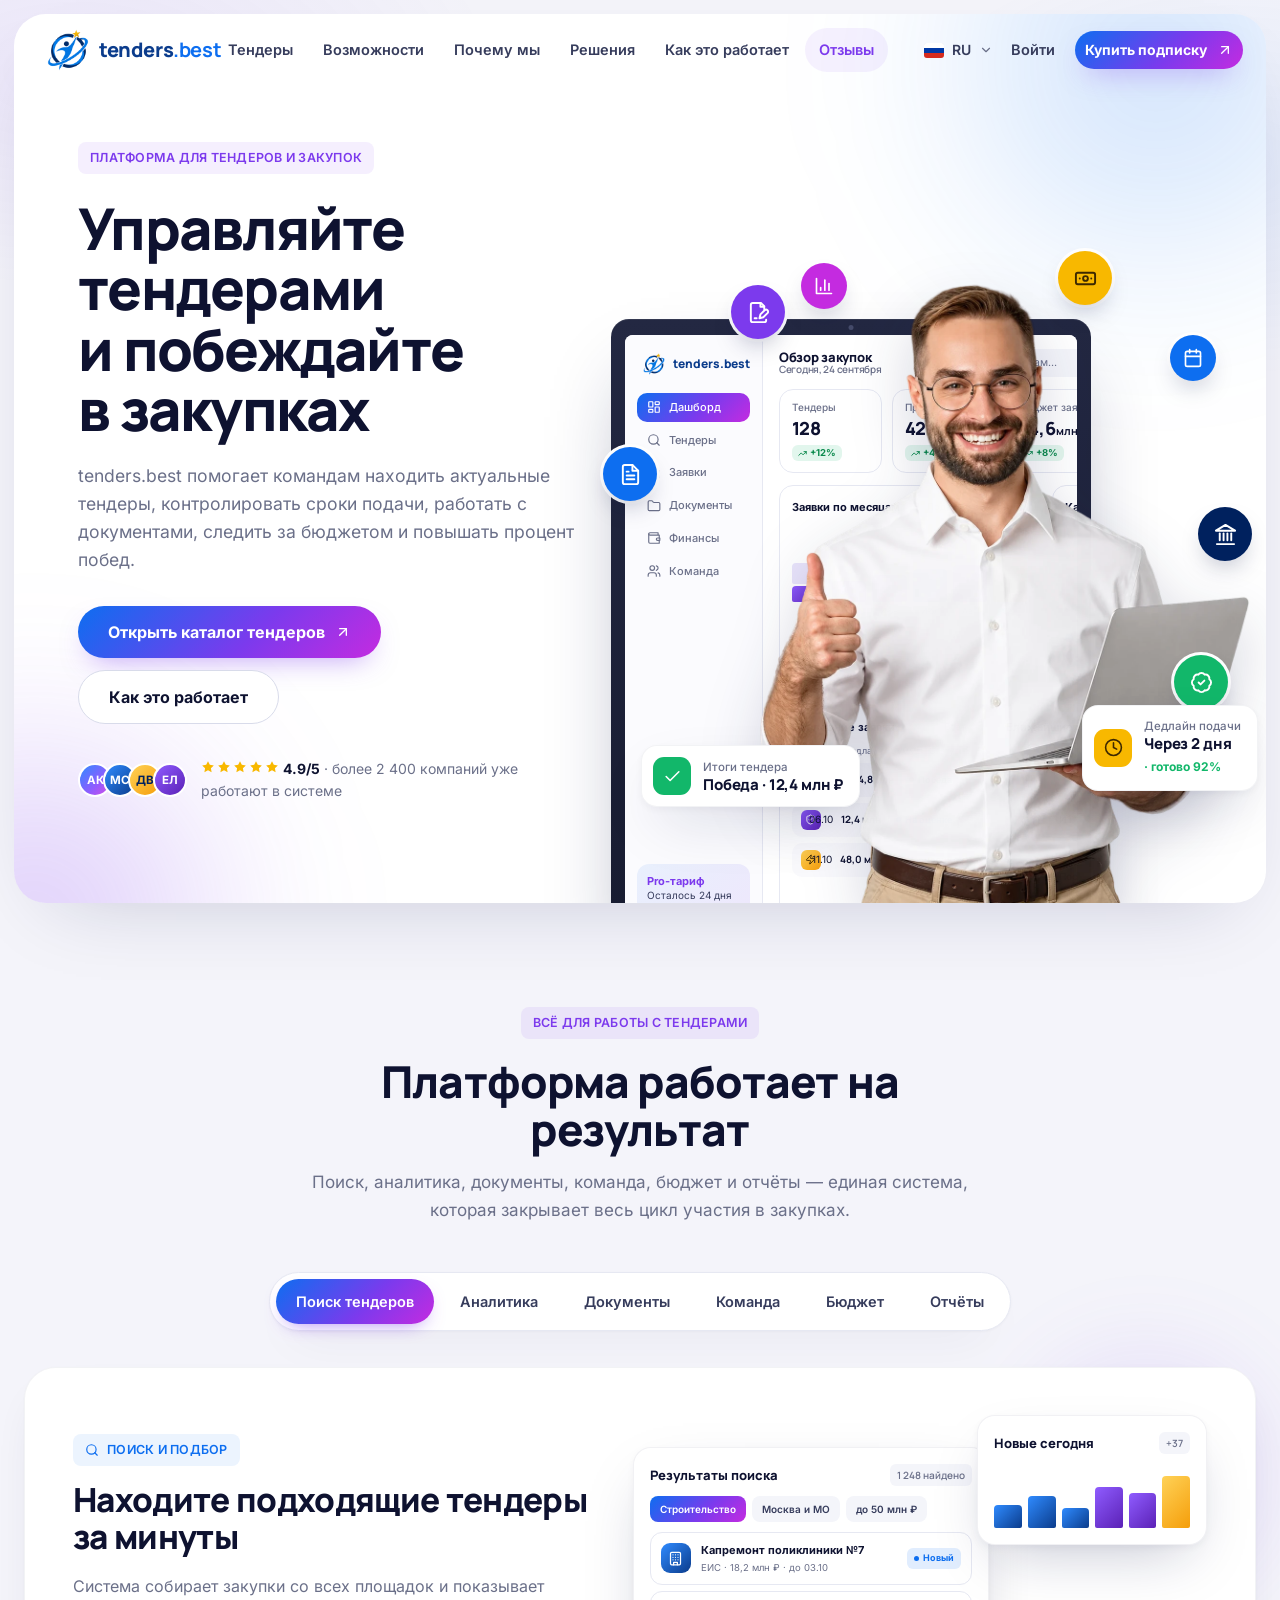
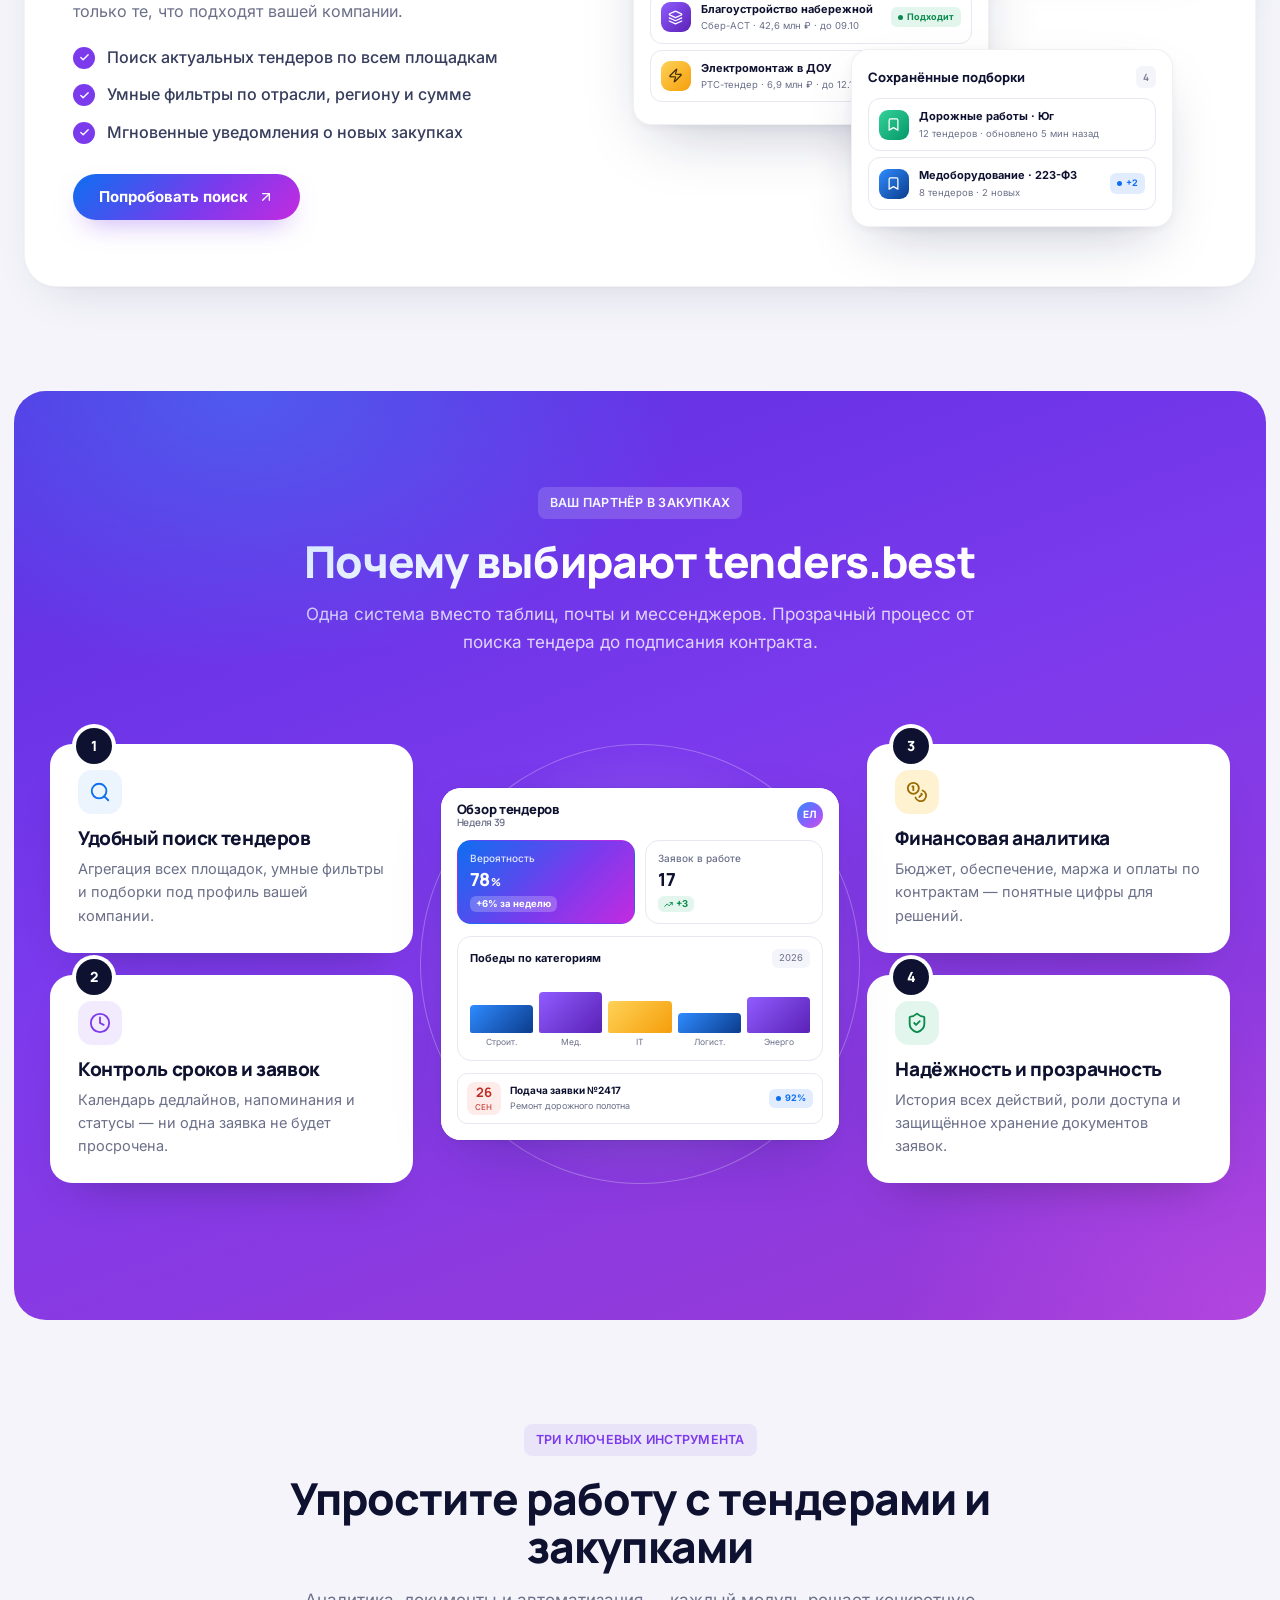
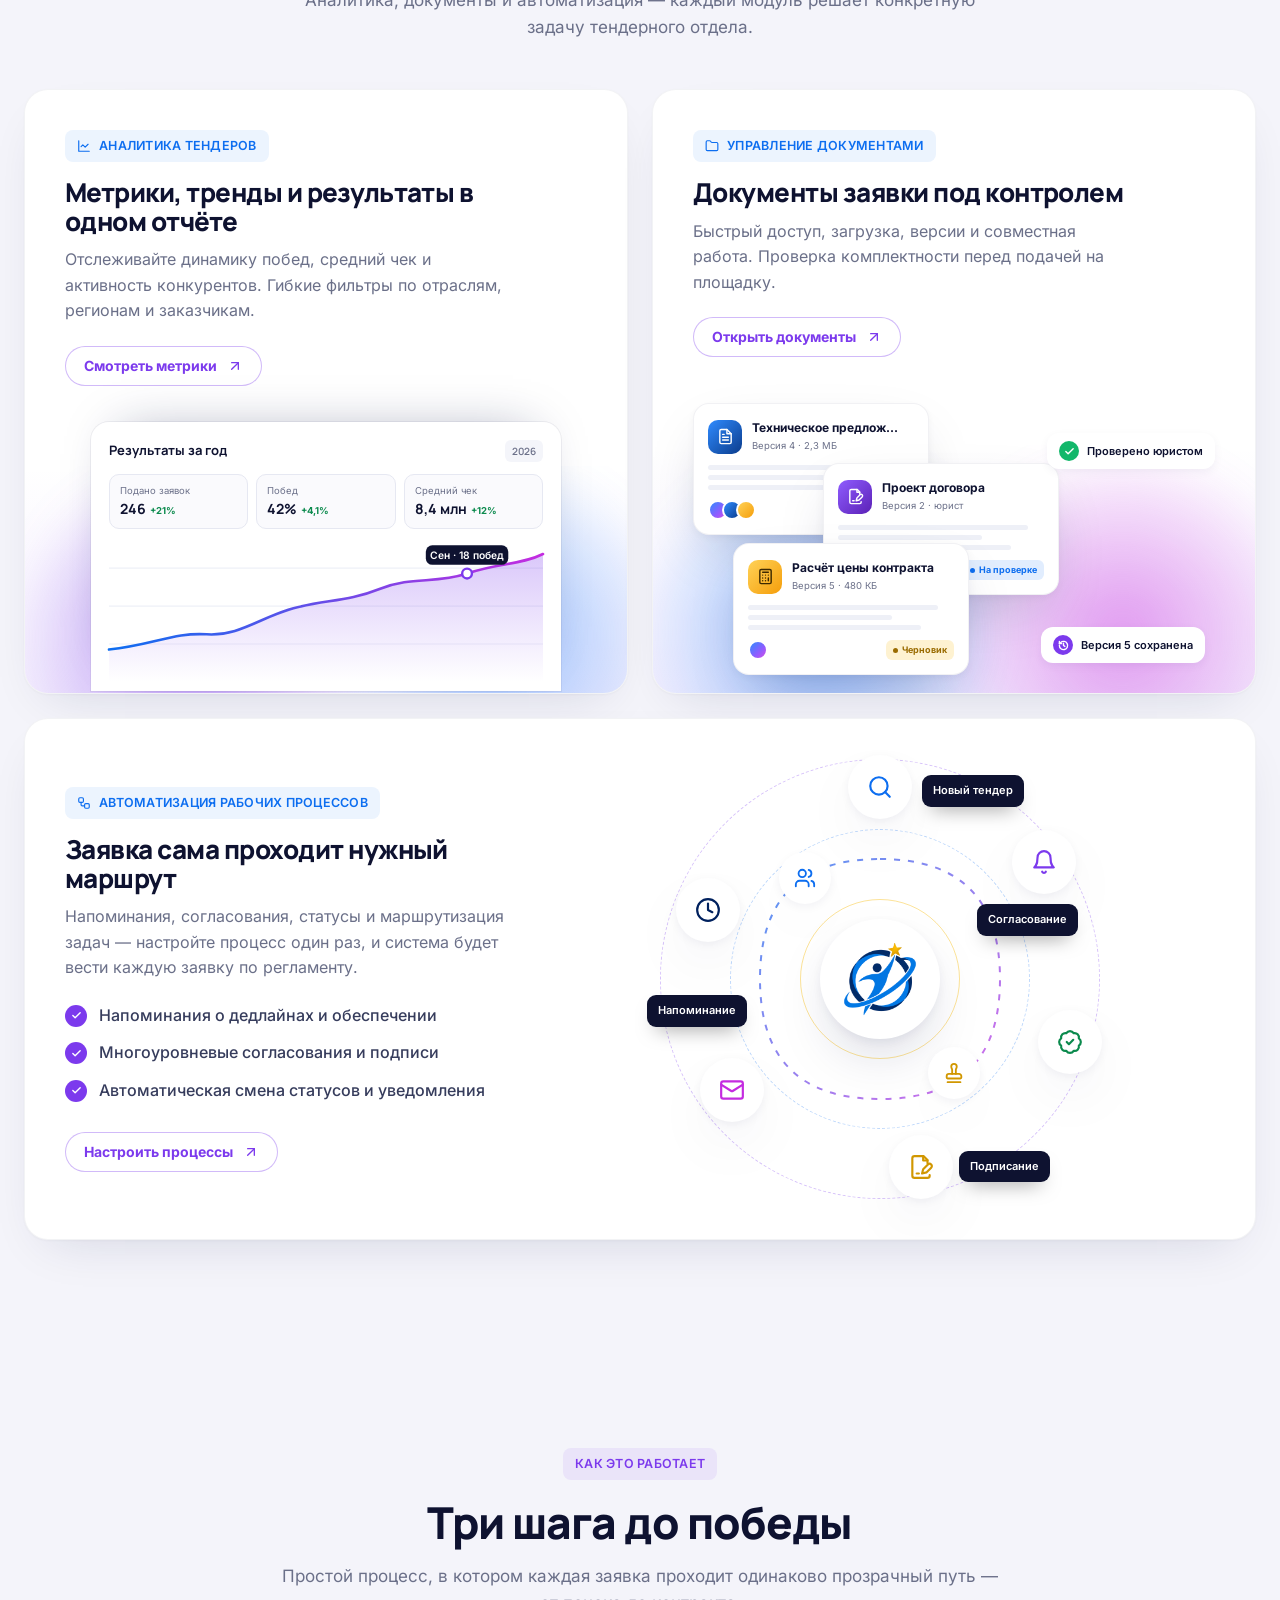
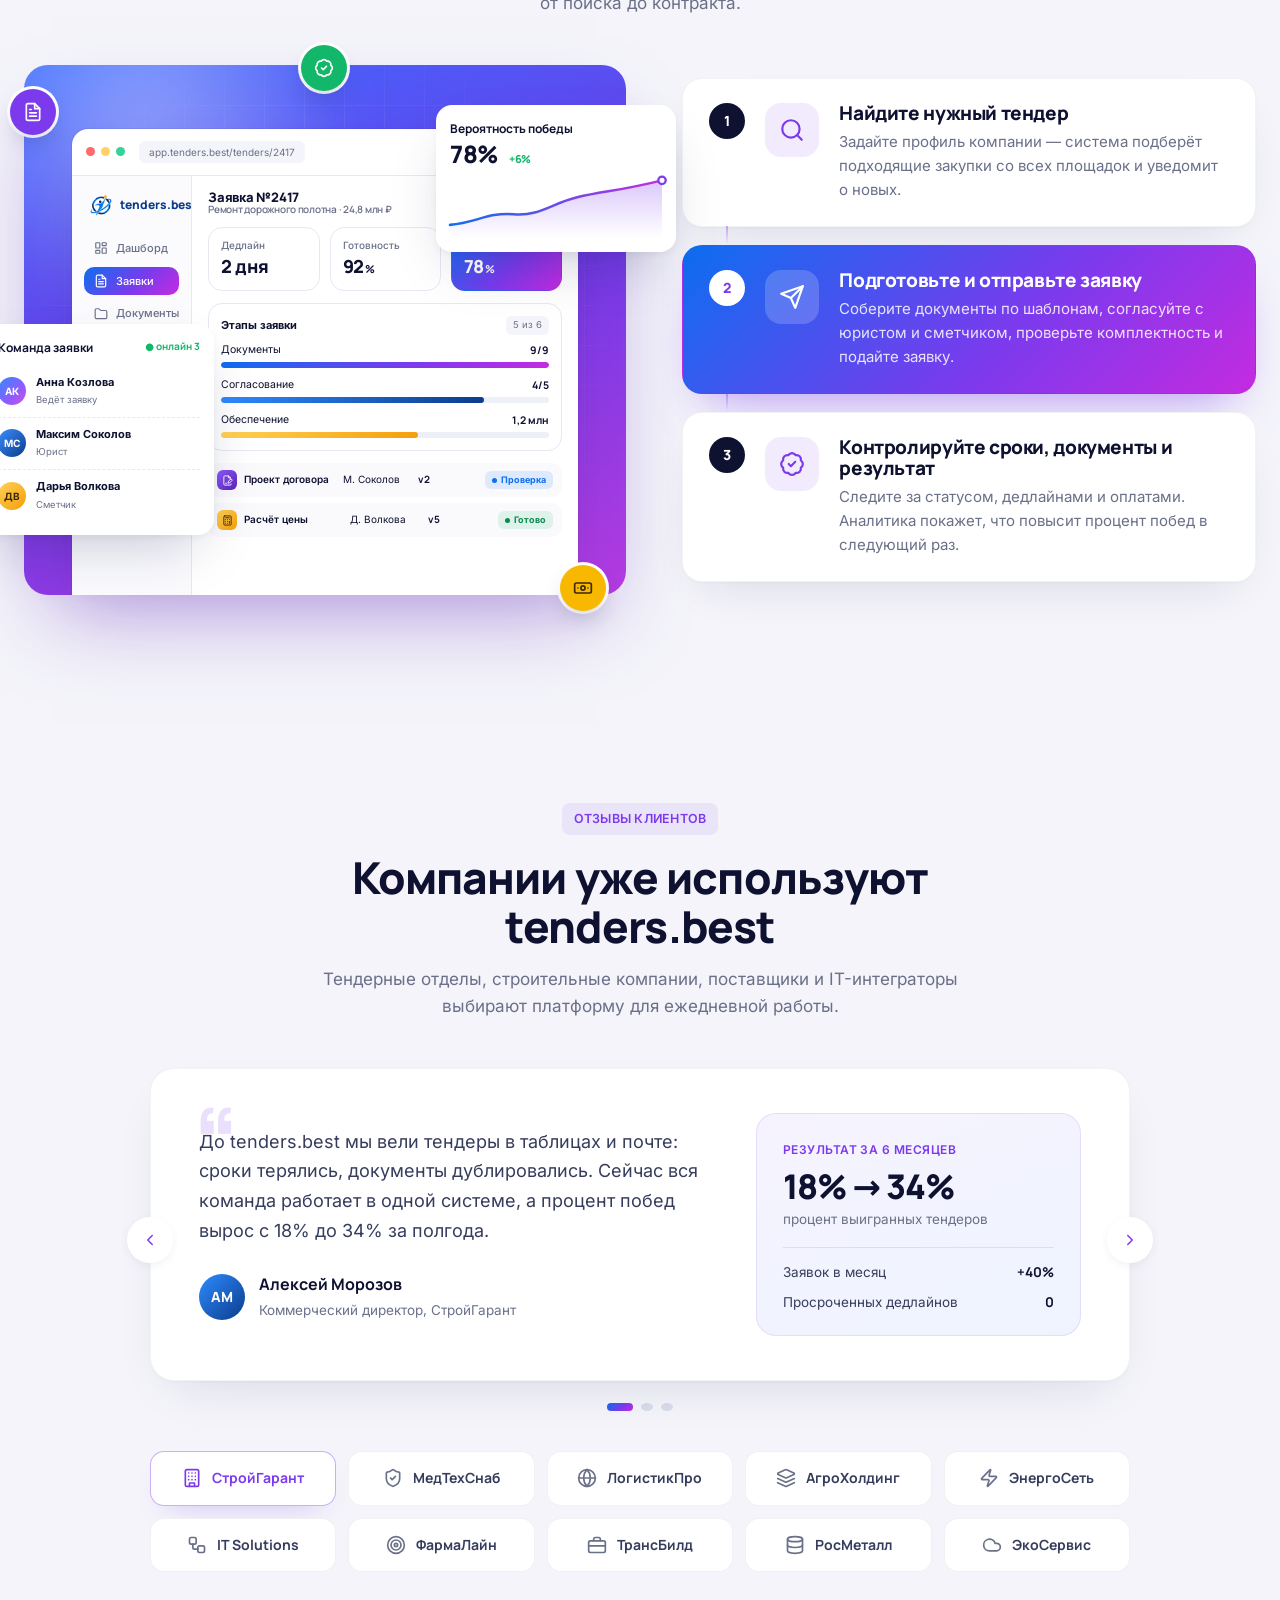
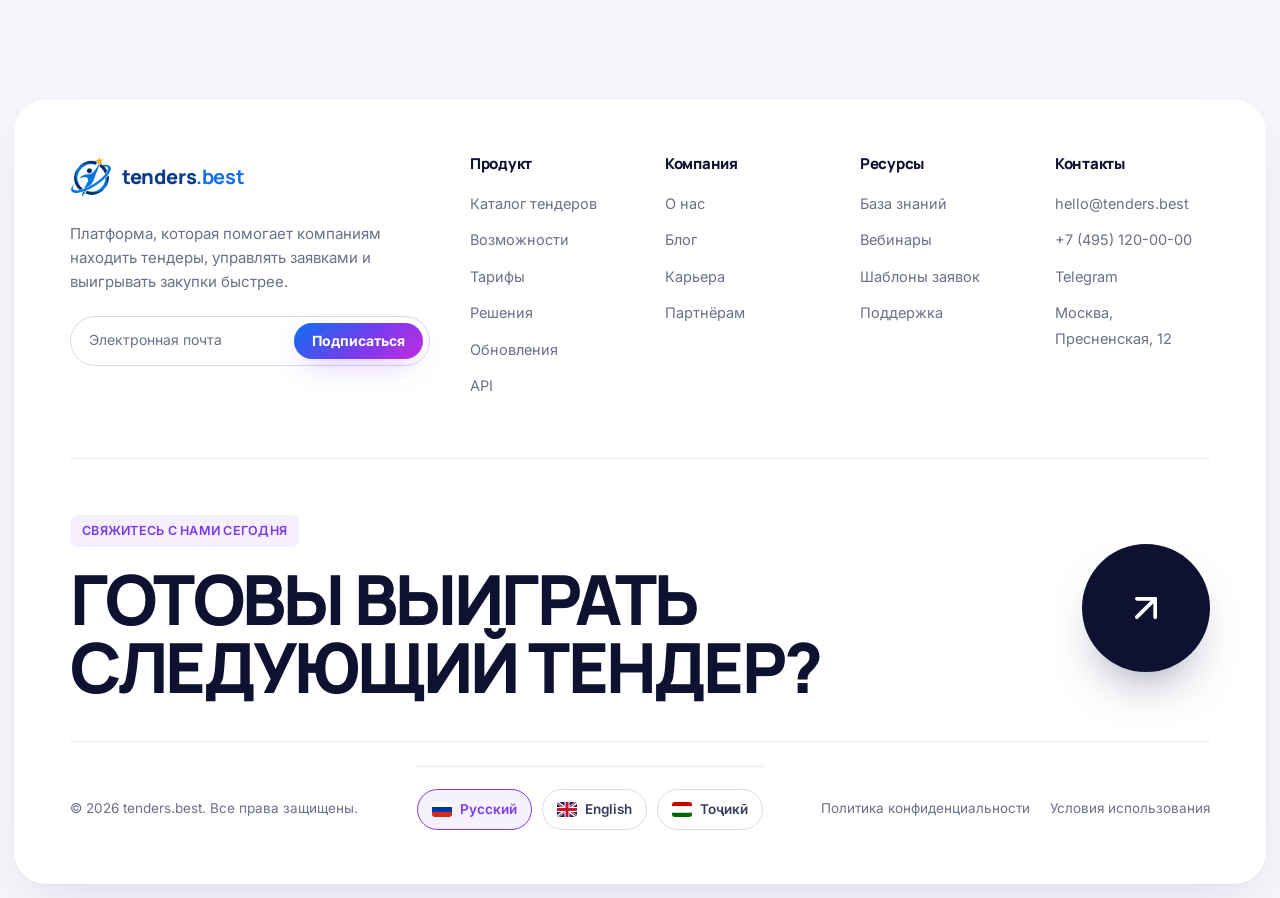
==== commit 41fba93b: "Revert to the photo-hero landing, fix badge hover jump, add language selector Restore index.html, te" ====
--- a/index.html
+++ b/index.html
@@ -3,73 +3,112 @@
 <head>
   <meta charset="UTF-8">
   <meta name="viewport" content="width=device-width, initial-scale=1.0">
-  <title>tenders.best — тендеры, заявки и документы в одной системе</title>
-  <meta name="description" content="Каталог государственных закупок 15 стран и рабочее пространство для подготовки заявок: сроки, документы, согласование, бюджет, команда.">
-  <meta property="og:title" content="tenders.best — тендеры, заявки и документы в одной системе">
-  <meta property="og:description" content="Каталог закупок 15 стран с обновлением каждые 3 часа и рабочее пространство тендерного отдела.">
+  <title>tenders.best — платформа для тендеров и закупок</title>
+  <meta name="description" content="tenders.best помогает компаниям находить тендеры, контролировать сроки, работать с документами, анализировать закупки и повышать процент побед.">
+  <meta property="og:title" content="tenders.best — управляйте тендерами и выигрывайте закупки">
+  <meta property="og:description" content="Поиск тендеров, контроль сроков, документы, бюджет и аналитика — в одной системе.">
   <meta property="og:type" content="website">
   <link rel="icon" type="image/png" href="assets/img/favicon.png">
   <link rel="apple-touch-icon" href="assets/img/apple-touch-icon.png">
-  <link rel="preload" href="assets/fonts/inter-600-cyrillic.woff2" as="font" type="font/woff2" crossorigin>
+  <link rel="preload" href="assets/fonts/manrope-800-cyrillic.woff2" as="font" type="font/woff2" crossorigin>
   <link rel="preload" href="assets/fonts/inter-400-cyrillic.woff2" as="font" type="font/woff2" crossorigin>
   <link rel="stylesheet" href="assets/css/fonts.css">
   <link rel="stylesheet" href="assets/css/styles.css">
 </head>
 <body>
 
-<!-- Icon sprite: Lucide (lucide.dev), stroke 1.75. Flags: flag-icons style SVG (flagicons.lipis.dev). -->
+<!-- ============ icon sprite ============ -->
 <svg width="0" height="0" style="position:absolute" aria-hidden="true">
   <defs>
-    <linearGradient id="areaGrad" x1="0" y1="0" x2="0" y2="1"><stop offset="0" stop-color="#2b5cf6" stop-opacity="0.18"/><stop offset="1" stop-color="#2b5cf6" stop-opacity="0"/></linearGradient>
+    <linearGradient id="lineGrad" x1="0" y1="0" x2="1" y2="0"><stop offset="0" stop-color="#0d6ef0"/><stop offset="1" stop-color="#c42be0"/></linearGradient>
+    <linearGradient id="areaGrad" x1="0" y1="0" x2="0" y2="1"><stop offset="0" stop-color="#7c3aed" stop-opacity="0.28"/><stop offset="1" stop-color="#7c3aed" stop-opacity="0"/></linearGradient>
+    <linearGradient id="orbitGrad" x1="0" y1="0" x2="1" y2="1"><stop offset="0" stop-color="#0d6ef0"/><stop offset="1" stop-color="#c42be0"/></linearGradient>
+    <linearGradient id="donutA" x1="0" y1="0" x2="1" y2="1"><stop offset="0" stop-color="#2f8bff"/><stop offset="1" stop-color="#0b3c8c"/></linearGradient>
+    <linearGradient id="donutB" x1="0" y1="0" x2="1" y2="1"><stop offset="0" stop-color="#a35bff"/><stop offset="1" stop-color="#5b21b6"/></linearGradient>
+    <linearGradient id="donutC" x1="0" y1="0" x2="1" y2="1"><stop offset="0" stop-color="#ffd257"/><stop offset="1" stop-color="#f59e0b"/></linearGradient>
+    <linearGradient id="donutD" x1="0" y1="0" x2="1" y2="1"><stop offset="0" stop-color="#e05cf5"/><stop offset="1" stop-color="#9d1fb8"/></linearGradient>
+
     <symbol id="flag-ru" viewBox="0 0 640 480"><path fill="#fff" d="M0 0h640v160H0z"/><path fill="#0039a6" d="M0 160h640v160H0z"/><path fill="#d52b1e" d="M0 320h640v160H0z"/></symbol>
     <symbol id="flag-en" viewBox="0 0 640 480"><path fill="#012169" d="M0 0h640v480H0z"/><path fill="#fff" d="m75 0 244 181L562 0h78v62L400 241l240 178v61h-80L320 301 81 480H0v-60l239-178L0 64V0h75z"/><path fill="#c8102e" d="m424 281 216 159v40L369 281h55zm-184 20 6 35L54 480H0l240-179zM640 0v3L391 191l2-44L590 0h50zM0 0l239 176h-60L0 42V0z"/><path fill="#fff" d="M241 0v480h160V0H241zM0 160v160h640V160H0z"/><path fill="#c8102e" d="M0 193v96h640v-96H0zM273 0v480h96V0h-96z"/></symbol>
     <symbol id="flag-tj" viewBox="0 0 640 480"><path fill="#c00" d="M0 0h640v137H0z"/><path fill="#fff" d="M0 137h640v206H0z"/><path fill="#060" d="M0 343h640v137H0z"/><path fill="#f8c300" d="M280 262c8-14 22-24 40-24s32 10 40 24c-12-6-26-10-40-10s-28 4-40 10zm40-42a12 12 0 1 0 0-24 12 12 0 0 0 0 24zm-62 24 8-4 3 9-5 6zm124 0-8-4-3 9 5 6zm-93-12 7-6 5 8-7 5zm62 0-7-6-5 8 7 5z"/></symbol>
-
+    <symbol id="i-chevron-down" viewBox="0 0 24 24"><path d="m6 9 6 6 6-6"/></symbol>
+    <symbol id="i-file" viewBox="0 0 24 24"><path d="M14 2H6a2 2 0 0 0-2 2v16a2 2 0 0 0 2 2h12a2 2 0 0 0 2-2V8z"/><path d="M14 2v6h6"/><path d="M16 13H8"/><path d="M16 17H8"/><path d="M10 9H8"/></symbol>
+    <symbol id="i-contract" viewBox="0 0 24 24"><path d="M20 19.5v.5a2 2 0 0 1-2 2H6a2 2 0 0 1-2-2V4a2 2 0 0 1 2-2h8.5L18 5.5v3"/><path d="M14 2v4h4"/><path d="M8 18h2"/><path d="M18.4 9.6a2 2 0 1 1 3 3L17 17l-4 1 1-4Z"/></symbol>
+    <symbol id="i-money" viewBox="0 0 24 24"><rect x="2" y="6" width="20" height="12" rx="2"/><circle cx="12" cy="12" r="2.5"/><path d="M6 12h.01M18 12h.01"/></symbol>
+    <symbol id="i-bank" viewBox="0 0 24 24"><path d="M3 22h18"/><path d="M6 18v-7"/><path d="M10 18v-7"/><path d="M14 18v-7"/><path d="M18 18v-7"/><path d="M12 2 2 8h20z"/></symbol>
+    <symbol id="i-chart" viewBox="0 0 24 24"><path d="M3 3v18h18"/><path d="M18 17V9"/><path d="M13 17V5"/><path d="M8 17v-3"/></symbol>
+    <symbol id="i-line" viewBox="0 0 24 24"><path d="M3 3v18h18"/><path d="m19 9-5 5-4-4-3 3"/></symbol>
+    <symbol id="i-trend" viewBox="0 0 24 24"><path d="M22 7 13.5 15.5 8.5 10.5 2 17"/><path d="M16 7h6v6"/></symbol>
+    <symbol id="i-calendar" viewBox="0 0 24 24"><rect x="3" y="4" width="18" height="18" rx="2"/><path d="M16 2v4M8 2v4M3 10h18"/></symbol>
+    <symbol id="i-bell" viewBox="0 0 24 24"><path d="M6 8a6 6 0 0 1 12 0c0 7 3 9 3 9H3s3-2 3-9"/><path d="M10.3 21a1.94 1.94 0 0 0 3.4 0"/></symbol>
+    <symbol id="i-shield" viewBox="0 0 24 24"><path d="M20 13c0 5-3.5 7.5-7.66 8.95a1 1 0 0 1-.67-.01C7.5 20.5 4 18 4 13V6a1 1 0 0 1 1-1c2 0 4.5-1.2 6.24-2.72a1.17 1.17 0 0 1 1.52 0C14.51 3.81 17 5 19 5a1 1 0 0 1 1 1z"/><path d="m9 12 2 2 4-4"/></symbol>
+    <symbol id="i-badge" viewBox="0 0 24 24"><path d="M3.85 8.62a4 4 0 0 1 4.78-4.77 4 4 0 0 1 6.74 0 4 4 0 0 1 4.78 4.78 4 4 0 0 1 0 6.74 4 4 0 0 1-4.77 4.78 4 4 0 0 1-6.75 0 4 4 0 0 1-4.78-4.77 4 4 0 0 1 0-6.76Z"/><path d="m9 12 2 2 4-4"/></symbol>
+    <symbol id="i-gavel" viewBox="0 0 24 24"><path d="m14 13-7.5 7.5a2.12 2.12 0 0 1-3-3L11 10"/><path d="m16 16 6-6"/><path d="m8 8 6-6"/><path d="m9 7 8 8"/><path d="m21 11-8-8"/></symbol>
+    <symbol id="i-briefcase" viewBox="0 0 24 24"><rect x="2" y="7" width="20" height="14" rx="2"/><path d="M16 7V5a2 2 0 0 0-2-2h-4a2 2 0 0 0-2 2v2"/><path d="M2 13h20"/></symbol>
     <symbol id="i-search" viewBox="0 0 24 24"><circle cx="11" cy="11" r="8"/><path d="m21 21-4.3-4.3"/></symbol>
-    <symbol id="i-file" viewBox="0 0 24 24"><path d="M15 2H6a2 2 0 0 0-2 2v16a2 2 0 0 0 2 2h12a2 2 0 0 0 2-2V7z"/><path d="M14 2v4a2 2 0 0 0 2 2h4"/><path d="M10 9H8"/><path d="M16 13H8"/><path d="M16 17H8"/></symbol>
-    <symbol id="i-files" viewBox="0 0 24 24"><path d="M20 7h-3a2 2 0 0 1-2-2V2"/><path d="M9 18a2 2 0 0 1-2-2V4a2 2 0 0 1 2-2h7l5 5v9a2 2 0 0 1-2 2Z"/><path d="M3 7.6v12.8A1.6 1.6 0 0 0 4.6 22h9.8"/></symbol>
+    <symbol id="i-users" viewBox="0 0 24 24"><path d="M16 21v-2a4 4 0 0 0-4-4H6a4 4 0 0 0-4 4v2"/><circle cx="9" cy="7" r="4"/><path d="M22 21v-2a4 4 0 0 0-3-3.87"/><path d="M16 3.13a4 4 0 0 1 0 7.75"/></symbol>
+    <symbol id="i-wallet" viewBox="0 0 24 24"><path d="M21 12V7H5a2 2 0 0 1 0-4h14v4"/><path d="M3 5v14a2 2 0 0 0 2 2h16v-5"/><path d="M18 12a2 2 0 0 0 0 4h4v-4Z"/></symbol>
+    <symbol id="i-mail" viewBox="0 0 24 24"><rect x="2" y="4" width="20" height="16" rx="2"/><path d="m22 7-8.97 5.7a1.94 1.94 0 0 1-2.06 0L2 7"/></symbol>
+    <symbol id="i-cloud" viewBox="0 0 24 24"><path d="M17.5 19H9a7 7 0 1 1 6.71-9h1.79a4.5 4.5 0 1 1 0 9Z"/></symbol>
     <symbol id="i-folder" viewBox="0 0 24 24"><path d="M20 20a2 2 0 0 0 2-2V8a2 2 0 0 0-2-2h-7.9a2 2 0 0 1-1.69-.9L9.6 3.9A2 2 0 0 0 7.93 3H4a2 2 0 0 0-2 2v13a2 2 0 0 0 2 2Z"/></symbol>
-    <symbol id="i-layout" viewBox="0 0 24 24"><rect width="7" height="9" x="3" y="3" rx="1"/><rect width="7" height="5" x="14" y="3" rx="1"/><rect width="7" height="9" x="14" y="12" rx="1"/><rect width="7" height="5" x="3" y="16" rx="1"/></symbol>
-    <symbol id="i-wallet" viewBox="0 0 24 24"><path d="M19 7V4a1 1 0 0 0-1-1H5a2 2 0 0 0 0 4h15a1 1 0 0 1 1 1v4h-3a2 2 0 0 0 0 4h3a1 1 0 0 0 1-1v-2a1 1 0 0 0-1-1"/><path d="M3 5v14a2 2 0 0 0 2 2h15a1 1 0 0 0 1-1v-4"/></symbol>
-    <symbol id="i-users" viewBox="0 0 24 24"><path d="M16 21v-2a4 4 0 0 0-4-4H6a4 4 0 0 0-4 4v2"/><circle cx="9" cy="7" r="4"/><path d="M22 21v-2a4 4 0 0 0-3-3.87"/><path d="M16 3.13a4 4 0 0 1 0 7.75"/></symbol>
-    <symbol id="i-bell" viewBox="0 0 24 24"><path d="M6 8a6 6 0 0 1 12 0c0 7 3 9 3 9H3s3-2 3-9"/><path d="M10.3 21a1.94 1.94 0 0 0 3.4 0"/></symbol>
-    <symbol id="i-calendar" viewBox="0 0 24 24"><path d="M8 2v4"/><path d="M16 2v4"/><rect width="18" height="18" x="3" y="4" rx="2"/><path d="M3 10h18"/></symbol>
+    <symbol id="i-pie" viewBox="0 0 24 24"><path d="M21.21 15.89A10 10 0 1 1 8 2.83"/><path d="M22 12A10 10 0 0 0 12 2v10z"/></symbol>
+    <symbol id="i-report" viewBox="0 0 24 24"><rect x="8" y="2" width="8" height="4" rx="1"/><path d="M16 4h2a2 2 0 0 1 2 2v14a2 2 0 0 1-2 2H6a2 2 0 0 1-2-2V6a2 2 0 0 1 2-2h2"/><path d="M12 11h4M12 16h4M8 11h.01M8 16h.01"/></symbol>
     <symbol id="i-clock" viewBox="0 0 24 24"><circle cx="12" cy="12" r="10"/><path d="M12 6v6l4 2"/></symbol>
+    <symbol id="i-star" viewBox="0 0 24 24"><path d="M12 2l3.09 6.26L22 9.27l-5 4.87 1.18 6.88L12 17.77l-6.18 3.25L7 14.14 2 9.27l6.91-1.01z"/></symbol>
+    <symbol id="i-arrow-up-right" viewBox="0 0 24 24"><path d="M7 17 17 7"/><path d="M7 7h10v10"/></symbol>
+    <symbol id="i-arrow-right" viewBox="0 0 24 24"><path d="M5 12h14"/><path d="m12 5 7 7-7 7"/></symbol>
+    <symbol id="i-chevron-left" viewBox="0 0 24 24"><path d="m15 18-6-6 6-6"/></symbol>
+    <symbol id="i-chevron-right" viewBox="0 0 24 24"><path d="m9 18 6-6-6-6"/></symbol>
     <symbol id="i-check" viewBox="0 0 24 24"><path d="M20 6 9 17l-5-5"/></symbol>
-    <symbol id="i-check-circle" viewBox="0 0 24 24"><circle cx="12" cy="12" r="10"/><path d="m9 12 2 2 4-4"/></symbol>
-    <symbol id="i-chevron-down" viewBox="0 0 24 24"><path d="m6 9 6 6 6-6"/></symbol>
-    <symbol id="i-chevron-right" viewBox="0 0 24 24"><path d="m9 18 6-6-6-6"/></symbol>
-    <symbol id="i-arrow-right" viewBox="0 0 24 24"><path d="M5 12h14"/><path d="m12 5 7 7-7 7"/></symbol>
+    <symbol id="i-play" viewBox="0 0 24 24"><path d="m6 3 14 9-14 9V3z"/></symbol>
+    <symbol id="i-sparkles" viewBox="0 0 24 24"><path d="m12 3 1.9 5.8a2 2 0 0 0 1.3 1.3L21 12l-5.8 1.9a2 2 0 0 0-1.3 1.3L12 21l-1.9-5.8a2 2 0 0 0-1.3-1.3L3 12l5.8-1.9a2 2 0 0 0 1.3-1.3Z"/></symbol>
+    <symbol id="i-layers" viewBox="0 0 24 24"><path d="m12.83 2.18a2 2 0 0 0-1.66 0L2.6 6.08a1 1 0 0 0 0 1.83l8.58 3.91a2 2 0 0 0 1.66 0l8.58-3.9a1 1 0 0 0 0-1.83Z"/><path d="m22 17.65-9.17 4.16a2 2 0 0 1-1.66 0L2 17.65"/><path d="m22 12.65-9.17 4.16a2 2 0 0 1-1.66 0L2 12.65"/></symbol>
+    <symbol id="i-workflow" viewBox="0 0 24 24"><rect x="3" y="3" width="8" height="8" rx="2"/><path d="M7 11v4a2 2 0 0 0 2 2h4"/><rect x="13" y="13" width="8" height="8" rx="2"/></symbol>
+    <symbol id="i-zap" viewBox="0 0 24 24"><path d="M4 14a1 1 0 0 1-.78-1.63l9.9-10.2a.5.5 0 0 1 .86.46l-1.92 6.02A1 1 0 0 0 13 10h7a1 1 0 0 1 .78 1.63l-9.9 10.2a.5.5 0 0 1-.86-.46l1.92-6.02A1 1 0 0 0 11 14z"/></symbol>
+    <symbol id="i-lock" viewBox="0 0 24 24"><rect x="3" y="11" width="18" height="11" rx="2"/><path d="M7 11V7a5 5 0 0 1 10 0v4"/></symbol>
+    <symbol id="i-grid" viewBox="0 0 24 24"><rect width="7" height="9" x="3" y="3" rx="1"/><rect width="7" height="5" x="14" y="3" rx="1"/><rect width="7" height="9" x="14" y="12" rx="1"/><rect width="7" height="5" x="3" y="16" rx="1"/></symbol>
+    <symbol id="i-settings" viewBox="0 0 24 24"><circle cx="12" cy="12" r="3"/><path d="M19.4 15a1.65 1.65 0 0 0 .33 1.82l.06.06a2 2 0 1 1-2.83 2.83l-.06-.06a1.65 1.65 0 0 0-1.82-.33 1.65 1.65 0 0 0-1 1.51V21a2 2 0 1 1-4 0v-.09A1.65 1.65 0 0 0 9 19.4a1.65 1.65 0 0 0-1.82.33l-.06.06a2 2 0 1 1-2.83-2.83l.06-.06a1.65 1.65 0 0 0 .33-1.82 1.65 1.65 0 0 0-1.51-1H3a2 2 0 1 1 0-4h.09A1.65 1.65 0 0 0 4.6 9a1.65 1.65 0 0 0-.33-1.82l-.06-.06a2 2 0 1 1 2.83-2.83l.06.06a1.65 1.65 0 0 0 1.82.33H9a1.65 1.65 0 0 0 1-1.51V3a2 2 0 1 1 4 0v.09a1.65 1.65 0 0 0 1 1.51 1.65 1.65 0 0 0 1.82-.33l.06-.06a2 2 0 1 1 2.83 2.83l-.06.06a1.65 1.65 0 0 0-.33 1.82V9a1.65 1.65 0 0 0 1.51 1H21a2 2 0 1 1 0 4h-.09a1.65 1.65 0 0 0-1.51 1z"/></symbol>
+    <symbol id="i-percent" viewBox="0 0 24 24"><path d="M19 5 5 19"/><circle cx="6.5" cy="6.5" r="2.5"/><circle cx="17.5" cy="17.5" r="2.5"/></symbol>
+    <symbol id="i-card" viewBox="0 0 24 24"><rect x="2" y="5" width="20" height="14" rx="2"/><path d="M2 10h20"/></symbol>
+    <symbol id="i-building" viewBox="0 0 24 24"><rect x="4" y="2" width="16" height="20" rx="2"/><path d="M9 22v-4h6v4"/><path d="M8 6h.01M16 6h.01M12 6h.01M12 10h.01M12 14h.01M16 10h.01M16 14h.01M8 10h.01M8 14h.01"/></symbol>
+    <symbol id="i-upload" viewBox="0 0 24 24"><path d="M21 15v4a2 2 0 0 1-2 2H5a2 2 0 0 1-2-2v-4"/><path d="m17 8-5-5-5 5"/><path d="M12 3v12"/></symbol>
+    <symbol id="i-download" viewBox="0 0 24 24"><path d="M21 15v4a2 2 0 0 1-2 2H5a2 2 0 0 1-2-2v-4"/><path d="m7 10 5 5 5-5"/><path d="M12 15V3"/></symbol>
+    <symbol id="i-filter" viewBox="0 0 24 24"><path d="M22 3H2l8 9.46V19l4 2v-8.54L22 3z"/></symbol>
+    <symbol id="i-send" viewBox="0 0 24 24"><path d="m22 2-7 20-4-9-9-4Z"/><path d="M22 2 11 13"/></symbol>
     <symbol id="i-globe" viewBox="0 0 24 24"><circle cx="12" cy="12" r="10"/><path d="M12 2a14.5 14.5 0 0 0 0 20 14.5 14.5 0 0 0 0-20"/><path d="M2 12h20"/></symbol>
-    <symbol id="i-refresh" viewBox="0 0 24 24"><path d="M3 12a9 9 0 0 1 9-9 9.75 9.75 0 0 1 6.74 2.74L21 8"/><path d="M21 3v5h-5"/><path d="M21 12a9 9 0 0 1-9 9 9.75 9.75 0 0 1-6.74-2.74L3 16"/><path d="M8 16H3v5"/></symbol>
-    <symbol id="i-shield" viewBox="0 0 24 24"><path d="M20 13c0 5-3.5 7.5-7.66 8.95a1 1 0 0 1-.67-.01C7.5 20.5 4 18 4 13V6a1 1 0 0 1 1-1c2 0 4.5-1.2 6.24-2.72a1.17 1.17 0 0 1 1.52 0C14.51 3.81 17 5 19 5a1 1 0 0 1 1 1z"/><path d="m9 12 2 2 4-4"/></symbol>
-    <symbol id="i-languages" viewBox="0 0 24 24"><path d="m5 8 6 6"/><path d="m4 14 6-6 2-3"/><path d="M2 5h12"/><path d="M7 2h1"/><path d="m22 22-5-10-5 10"/><path d="M14 18h6"/></symbol>
-    <symbol id="i-link" viewBox="0 0 24 24"><path d="M10 13a5 5 0 0 0 7.54.54l3-3a5 5 0 0 0-7.07-7.07l-1.72 1.71"/><path d="M14 11a5 5 0 0 0-7.54-.54l-3 3a5 5 0 0 0 7.07 7.07l1.71-1.71"/></symbol>
-    <symbol id="i-filter" viewBox="0 0 24 24"><path d="M22 3H2l8 9.46V19l4 2v-8.54L22 3z"/></symbol>
-    <symbol id="i-chart" viewBox="0 0 24 24"><path d="M3 3v16a2 2 0 0 0 2 2h16"/><path d="M18 17V9"/><path d="M13 17V5"/><path d="M8 17v-3"/></symbol>
-    <symbol id="i-contract" viewBox="0 0 24 24"><path d="M20 19.5v.5a2 2 0 0 1-2 2H6a2 2 0 0 1-2-2V4a2 2 0 0 1 2-2h8.5L18 5.5v3"/><path d="M14 2v4h4"/><path d="M8 18h2"/><path d="M18.4 9.6a2 2 0 1 1 3 3L17 17l-4 1 1-4Z"/></symbol>
-    <symbol id="i-calc" viewBox="0 0 24 24"><rect width="16" height="20" x="4" y="2" rx="2"/><path d="M8 6h8"/><path d="M16 14v4"/><path d="M16 10h.01"/><path d="M12 10h.01"/><path d="M8 10h.01"/><path d="M12 14h.01"/><path d="M8 14h.01"/><path d="M12 18h.01"/><path d="M8 18h.01"/></symbol>
-    <symbol id="i-download" viewBox="0 0 24 24"><path d="M21 15v4a2 2 0 0 1-2 2H5a2 2 0 0 1-2-2v-4"/><path d="m7 10 5 5 5-5"/><path d="M12 15V3"/></symbol>
-    <symbol id="i-plus" viewBox="0 0 24 24"><path d="M5 12h14"/><path d="M12 5v14"/></symbol>
-    <symbol id="i-settings" viewBox="0 0 24 24"><path d="M12.22 2h-.44a2 2 0 0 0-2 2v.18a2 2 0 0 1-1 1.73l-.43.25a2 2 0 0 1-2 0l-.15-.08a2 2 0 0 0-2.73.73l-.22.38a2 2 0 0 0 .73 2.73l.15.1a2 2 0 0 1 1 1.72v.51a2 2 0 0 1-1 1.74l-.15.09a2 2 0 0 0-.73 2.73l.22.38a2 2 0 0 0 2.73.73l.15-.08a2 2 0 0 1 2 0l.43.25a2 2 0 0 1 1 1.73V20a2 2 0 0 0 2 2h.44a2 2 0 0 0 2-2v-.18a2 2 0 0 1 1-1.73l.43-.25a2 2 0 0 1 2 0l.15.08a2 2 0 0 0 2.73-.73l.22-.39a2 2 0 0 0-.73-2.73l-.15-.08a2 2 0 0 1-1-1.74v-.5a2 2 0 0 1 1-1.74l.15-.09a2 2 0 0 0 .73-2.73l-.22-.38a2 2 0 0 0-2.73-.73l-.15.08a2 2 0 0 1-2 0l-.43-.25a2 2 0 0 1-1-1.73V4a2 2 0 0 0-2-2z"/><circle cx="12" cy="12" r="3"/></symbol>
-    <symbol id="i-external" viewBox="0 0 24 24"><path d="M15 3h6v6"/><path d="M10 14 21 3"/><path d="M18 13v6a2 2 0 0 1-2 2H5a2 2 0 0 1-2-2V8a2 2 0 0 1 2-2h6"/></symbol>
-    <symbol id="i-lock" viewBox="0 0 24 24"><rect width="18" height="11" x="3" y="11" rx="2"/><path d="M7 11V7a5 5 0 0 1 10 0v4"/></symbol>
+    <symbol id="i-phone" viewBox="0 0 24 24"><path d="M22 16.92v3a2 2 0 0 1-2.18 2 19.79 19.79 0 0 1-8.63-3.07 19.5 19.5 0 0 1-6-6 19.79 19.79 0 0 1-3.07-8.67A2 2 0 0 1 4.11 2h3a2 2 0 0 1 2 1.72c.127.96.361 1.903.7 2.81a2 2 0 0 1-.45 2.11L8.09 9.91a16 16 0 0 0 6 6l1.27-1.27a2 2 0 0 1 2.11-.45c.907.339 1.85.573 2.81.7A2 2 0 0 1 22 16.92z"/></symbol>
+    <symbol id="i-message" viewBox="0 0 24 24"><path d="M21 15a2 2 0 0 1-2 2H7l-4 4V5a2 2 0 0 1 2-2h14a2 2 0 0 1 2 2z"/></symbol>
+    <symbol id="i-database" viewBox="0 0 24 24"><ellipse cx="12" cy="5" rx="9" ry="3"/><path d="M3 5v14a9 3 0 0 0 18 0V5"/><path d="M3 12a9 3 0 0 0 18 0"/></symbol>
+    <symbol id="i-coins" viewBox="0 0 24 24"><circle cx="8" cy="8" r="6"/><path d="M18.09 10.37A6 6 0 1 1 10.34 18"/><path d="M7 6h1v4"/><path d="m16.71 13.88.7.71-2.82 2.82"/></symbol>
+    <symbol id="i-target" viewBox="0 0 24 24"><circle cx="12" cy="12" r="10"/><circle cx="12" cy="12" r="6"/><circle cx="12" cy="12" r="2"/></symbol>
+    <symbol id="i-stamp" viewBox="0 0 24 24"><path d="M5 22h14"/><path d="M19.27 13.73A2.5 2.5 0 0 0 17.5 13h-11A2.5 2.5 0 0 0 4 15.5V17a1 1 0 0 0 1 1h14a1 1 0 0 0 1-1v-1.5c0-.66-.26-1.3-.73-1.77Z"/><path d="M14 13V8.5C14 7 15 7 15 5a3 3 0 0 0-6 0c0 2 1 2 1 3.5V13"/></symbol>
+    <symbol id="i-user" viewBox="0 0 24 24"><path d="M19 21v-2a4 4 0 0 0-4-4H9a4 4 0 0 0-4 4v2"/><circle cx="12" cy="7" r="4"/></symbol>
+    <symbol id="i-calc" viewBox="0 0 24 24"><rect width="16" height="20" x="4" y="2" rx="2"/><path d="M8 6h8"/><path d="M16 14v4"/><path d="M16 10h.01M12 10h.01M8 10h.01M12 14h.01M8 14h.01M12 18h.01M8 18h.01"/></symbol>
+    <symbol id="i-bookmark" viewBox="0 0 24 24"><path d="m19 21-7-4-7 4V5a2 2 0 0 1 2-2h10a2 2 0 0 1 2 2v16z"/></symbol>
+    <symbol id="i-scale" viewBox="0 0 24 24"><path d="m16 16 3-8 3 8c-.87.65-1.92 1-3 1s-2.13-.35-3-1Z"/><path d="m2 16 3-8 3 8c-.87.65-1.92 1-3 1s-2.13-.35-3-1Z"/><path d="M7 21h10"/><path d="M12 3v18"/><path d="M3 7h2c2 0 5-1 7-2 2 1 5 2 7 2h2"/></symbol>
+    <symbol id="i-history" viewBox="0 0 24 24"><path d="M3 12a9 9 0 1 0 3-6.7L3 8"/><path d="M3 3v5h5"/><path d="M12 7v5l3 2"/></symbol>
+    <symbol id="i-apple" viewBox="0 0 24 24"><path d="M16.37 12.6c0-2.3 1.9-3.4 2-3.5-1.1-1.6-2.8-1.8-3.4-1.8-1.4-.1-2.8.9-3.5.9-.7 0-1.8-.9-3-.8-1.5 0-2.9.9-3.7 2.2-1.6 2.8-.4 6.8 1.1 9 .8 1.1 1.7 2.3 2.8 2.3 1.1 0 1.6-.7 2.9-.7 1.4 0 1.8.7 3 .7s2-1.1 2.8-2.2c.9-1.3 1.2-2.5 1.2-2.6 0 0-2.4-.9-2.2-3.5zM14.1 5.8c.6-.7 1-1.7.9-2.8-.9 0-2 .6-2.6 1.4-.6.7-1.1 1.7-.9 2.7 1 .1 2-.5 2.6-1.3z"/></symbol>
+    <symbol id="i-gplay" viewBox="0 0 24 24"><path d="M4 3.5v17c0 .6.7 1 1.2.7l14.6-8.5c.5-.3.5-1 0-1.3L5.2 2.9C4.7 2.6 4 2.9 4 3.5z"/><path d="M4.3 3.1 14.9 12 4.3 20.9" fill="none" stroke="#fff" stroke-opacity=".35" stroke-width="1"/></symbol>
   </defs>
 </svg>
+
+<div class="page-aura" aria-hidden="true"></div>
 
 <!-- ============ header ============ -->
 <header class="header" id="header">
   <div class="container">
     <div class="header__bar">
-      <a href="/" class="brand" aria-label="tenders.best — на главную">
-        <img class="brand__mark" src="assets/img/logo-mark.png" alt="" width="34" height="34">
+      <a href="#top" class="brand" aria-label="tenders.best — на главную">
+        <img class="brand__mark" src="assets/img/logo-mark.png" alt="" width="44" height="44">
         <span class="brand__name">tenders<b>.best</b></span>
       </a>
       <nav class="nav" aria-label="Основная навигация">
-        <a href="/tenders" data-i="nav_catalog">Каталог тендеров</a>
-        <a href="#features" data-i="nav_features">Возможности</a>
-        <a href="#how" data-i="nav_how">Как проходит работа</a>
-        <a href="#sources" data-i="nav_sources">Источники</a>
+        <a href="/tenders" data-i="nav_tenders">Тендеры</a>
+        <a href="#platform" data-i="nav_platform">Возможности</a>
+        <a href="#why" data-i="nav_why">Почему мы</a>
+        <a href="#features" data-i="nav_features">Решения</a>
+        <a href="#how" data-i="nav_how">Как это работает</a>
+        <a href="#reviews" data-i="nav_reviews">Отзывы</a>
       </nav>
       <div class="header__actions">
         <div class="lang" id="lang">
@@ -80,131 +119,483 @@
             <button type="button" role="option" data-set-lang="tj" aria-selected="false"><span class="flag"><svg><use href="#flag-tj"/></svg></span>Тоҷикӣ<svg class="icon"><use href="#i-check"/></svg></button>
           </div>
         </div>
-        <a href="/admin/login" class="header__login" data-i="login">Войти</a>
-        <a href="#cta" class="btn btn--primary btn--sm" data-i="buy">Купить подписку</a>
+        <a href="#" class="header__login" data-i="login">Войти</a>
+        <a href="#cta" class="btn btn--primary btn--sm"><span data-i="buy">Купить подписку</span> <svg class="icon icon--arrow"><use href="#i-arrow-up-right"/></svg></a>
         <button class="burger" id="burger" aria-label="Открыть меню" aria-expanded="false"><span></span><span></span><span></span></button>
       </div>
     </div>
   </div>
 </header>
 <div class="mobile-menu" id="mobileMenu">
-  <a href="/tenders" data-i="nav_catalog">Каталог тендеров</a>
-  <a href="#features" data-i="nav_features">Возможности</a>
-  <a href="#how" data-i="nav_how">Как проходит работа</a>
-  <a href="#sources" data-i="nav_sources">Источники</a>
+  <a href="/tenders" data-i="nav_tenders">Тендеры</a>
+  <a href="#platform" data-i="nav_platform">Возможности</a>
+  <a href="#why" data-i="nav_why">Почему мы</a>
+  <a href="#features" data-i="nav_features">Решения</a>
+  <a href="#how" data-i="nav_how">Как это работает</a>
+  <a href="#reviews" data-i="nav_reviews">Отзывы</a>
+  <a href="#cta" class="btn btn--primary btn--lg" data-i="buy">Купить подписку</a>
   <div class="mobile-menu__langs">
     <button type="button" data-set-lang="ru" aria-selected="true"><span class="flag"><svg><use href="#flag-ru"/></svg></span>RU</button>
     <button type="button" data-set-lang="en" aria-selected="false"><span class="flag"><svg><use href="#flag-en"/></svg></span>EN</button>
     <button type="button" data-set-lang="tj" aria-selected="false"><span class="flag"><svg><use href="#flag-tj"/></svg></span>TJ</button>
   </div>
-  <div class="mobile-menu__row">
-    <a href="/admin/login" class="btn btn--secondary" data-i="login">Войти</a>
-    <a href="#cta" class="btn btn--primary" data-i="buy">Купить подписку</a>
-  </div>
 </div>
 
 <main id="top">
 
 <!-- ============ hero ============ -->
 <section class="hero">
-  <div class="container">
-    <div class="hero__copy">
-      <span class="eyebrow" data-reveal style="--i:0" data-i="hero_eyebrow">Платформа для тендерной работы</span>
-      <h1 class="hero__title" data-reveal style="--i:1" data-i="hero_h1">Тендеры, заявки и документы в&nbsp;одной системе</h1>
-      <p class="hero__lead" data-reveal style="--i:2" data-i="hero_lead">Находите подходящие закупки, контролируйте сроки подачи, готовьте документы и ведите работу команды в одном рабочем пространстве.</p>
-      <div class="hero__cta" data-reveal style="--i:3">
-        <a href="/tenders" class="btn btn--primary btn--lg" data-i="hero_cta">Открыть каталог тендеров</a>
-        <a href="#features" class="btn btn--secondary btn--lg" data-i="hero_cta2">Смотреть возможности</a>
-      </div>
-      <p class="hero__note" data-reveal style="--i:4" data-i="hero_note">Официальные порталы 15 стран · обновление каждые 3 часа · RU / EN / TJ</p>
-    </div>
-
-    <div class="hero__stage" data-reveal style="--i:3">
-      <div class="hero__product">
-        <div class="window">
-          <div class="window__bar"><div class="window__dots"><i></i><i></i><i></i></div><span class="window__url"><svg class="icon"><use href="#i-lock"/></svg>app.tenders.best/bids</span></div>
-          <div class="app" data-anim>
-            <aside class="app__side">
-              <div class="app__ws"><img src="assets/img/logo-mark.png" alt=""><div>Тендерный отдел<small>ООО «Компания»</small></div></div>
-              <a class="app__nav"><svg class="icon"><use href="#i-layout"/></svg>Обзор</a>
-              <a class="app__nav"><svg class="icon"><use href="#i-search"/></svg>Каталог<b>550</b></a>
-              <a class="app__nav is-active"><svg class="icon"><use href="#i-files"/></svg>Заявки<b>17</b></a>
-              <a class="app__nav"><svg class="icon"><use href="#i-folder"/></svg>Документы</a>
-              <a class="app__nav"><svg class="icon"><use href="#i-calendar"/></svg>Календарь<b>5</b></a>
-              <div class="app__group">Финансы</div>
-              <a class="app__nav"><svg class="icon"><use href="#i-wallet"/></svg>Бюджет</a>
-              <a class="app__nav"><svg class="icon"><use href="#i-chart"/></svg>Отчёты</a>
-              <div class="app__group">Команда</div>
-              <a class="app__nav"><svg class="icon"><use href="#i-users"/></svg>Участники<b>4</b></a>
-              <a class="app__nav"><svg class="icon"><use href="#i-settings"/></svg>Настройки</a>
-            </aside>
-            <div class="app__main">
-              <div class="app__top">
-                <h4>Заявки<small>17 в работе · 5 дедлайнов на этой неделе</small></h4>
-                <div class="app__search"><svg class="icon"><use href="#i-search"/></svg>Поиск по заявкам</div>
-                <span class="app__btn"><svg class="icon"><use href="#i-filter"/></svg>Фильтр</span>
-                <span class="app__btn app__btn--primary"><svg class="icon"><use href="#i-plus"/></svg>Новая заявка</span>
-              </div>
-              <div class="app__body">
-                <div class="app__kpis">
-                  <div class="kpi"><div class="kpi__label">В работе</div><div class="kpi__value">17</div><div class="kpi__delta">4 новых за неделю</div></div>
-                  <div class="kpi"><div class="kpi__label">Дедлайны на 7 дней</div><div class="kpi__value">5</div><div class="kpi__delta hot">2 срочных</div></div>
-                  <div class="kpi"><div class="kpi__label">На согласовании</div><div class="kpi__value">6<small>док.</small></div><div class="kpi__delta">юрист, сметчик</div></div>
-                  <div class="kpi"><div class="kpi__label">Обеспечение заявок</div><div class="kpi__value">3,4<small>млн</small></div><div class="kpi__delta">по 4 заявкам</div></div>
+  <div class="hero__card">
+    <div class="hero__glow hero__glow--1" aria-hidden="true"></div>
+    <div class="hero__glow hero__glow--2" aria-hidden="true"></div>
+
+    <div class="container hero__inner">
+      <div class="hero__copy">
+        <span class="eyebrow" data-reveal style="--i:0" data-i="hero_eyebrow">Платформа для тендеров и закупок</span>
+        <h1 class="hero__title" data-reveal style="--i:1" data-i="hero_h1">Управляйте тендерами и&nbsp;побеждайте в&nbsp;закупках</h1>
+        <p class="hero__lead" data-reveal style="--i:2" data-i="hero_lead">tenders.best помогает командам находить актуальные тендеры, контролировать сроки подачи, работать с документами, следить за бюджетом и повышать процент побед.</p>
+        <div class="hero__cta" data-reveal style="--i:3">
+          <a href="/tenders" class="btn btn--primary btn--lg"><span data-i="hero_cta">Открыть каталог тендеров</span> <svg class="icon icon--arrow"><use href="#i-arrow-up-right"/></svg></a>
+          <a href="#how" class="btn btn--ghost btn--lg" data-i="hero_cta2">Как это работает</a>
+        </div>
+        <div class="hero__proof" data-reveal style="--i:4">
+          <div class="avatars"><span>АК</span><span>МС</span><span>ДВ</span><span>ЕЛ</span></div>
+          <div>
+            <span class="stars"><svg class="icon"><use href="#i-star"/></svg><svg class="icon"><use href="#i-star"/></svg><svg class="icon"><use href="#i-star"/></svg><svg class="icon"><use href="#i-star"/></svg><svg class="icon"><use href="#i-star"/></svg></span>
+            <span data-i="hero_proof"><b>4.9/5</b> · более 2 400 компаний уже работают в системе</span>
+          </div>
+        </div>
+      </div>
+
+      <div class="hero__visual" id="heroVisual">
+        <div class="hero__scene">
+          <!-- dashboard -->
+          <div class="laptop" data-reveal>
+            <div class="laptop__screen">
+            <span class="laptop__cam"></span>
+            <div class="dash" data-anim>
+              <aside class="dash__side">
+                <div class="dash__logo"><img src="assets/img/logo-mark.png" alt="">tenders.best</div>
+                <a class="dash__nav is-active"><svg class="icon"><use href="#i-grid"/></svg> Дашборд</a>
+                <a class="dash__nav"><svg class="icon"><use href="#i-search"/></svg> Тендеры</a>
+                <a class="dash__nav"><svg class="icon"><use href="#i-file"/></svg> Заявки</a>
+                <a class="dash__nav"><svg class="icon"><use href="#i-folder"/></svg> Документы</a>
+                <a class="dash__nav"><svg class="icon"><use href="#i-wallet"/></svg> Финансы</a>
+                <a class="dash__nav"><svg class="icon"><use href="#i-users"/></svg> Команда</a>
+                <div class="dash__side-foot"><b>Pro-тариф</b>Осталось 24 дня<div class="progress" style="margin-top:6px"><i style="--w:68%"></i></div></div>
+              </aside>
+              <div class="dash__main">
+                <div class="dash__top">
+                  <h4>Обзор закупок<small>Сегодня, 24 сентября</small></h4>
+                  <div class="dash__search"><svg class="icon"><use href="#i-search"/></svg> Поиск по тендерам…</div>
+                  <div class="dash__user"><span class="dash__bell"><svg class="icon"><use href="#i-bell"/></svg></span><i>АК</i></div>
                 </div>
-                <div class="app__panel">
-                  <div class="app__panel-head"><div class="app__tabs"><span class="on">Все · 17</span><span>Подготовка · 6</span><span>Согласование · 4</span><span>Поданы · 7</span></div><span>Сортировка: дедлайн</span></div>
-                  <table class="table">
-                    <thead><tr><th>Тендер</th><th>Страна</th><th>Дедлайн</th><th>НМЦ</th><th>Ответственный</th><th>Готовность</th><th class="keep">Статус</th></tr></thead>
-                    <tbody>
-                      <tr><td class="t wrap">Ремонт дорожного полотна, 4,2 км</td><td><span class="cc"><b>KZ</b>Караганда</span></td><td class="num" style="color:var(--danger)">26 сен · 2 дня</td><td class="r num">24,8 млн</td><td><span class="ava">АК</span></td><td style="width:110px"><div class="progress"><i style="--w:89%;--i:0"></i></div></td><td class="keep"><span class="status status--review">Согласование</span></td></tr>
-                      <tr><td class="t wrap">ИТ-инфраструктура университета</td><td><span class="cc"><b>UZ</b>Ташкент</span></td><td class="num">30 сен · 6 дней</td><td class="r num">12,4 млн</td><td><span class="ava v">МС</span></td><td><div class="progress progress--violet"><i style="--w:62%;--i:1"></i></div></td><td class="keep"><span class="status status--draft">Подготовка</span></td></tr>
-                      <tr><td class="t wrap">Поставка спецтехники, 3 ед.</td><td><span class="cc"><b>KG</b>Бишкек</span></td><td class="num">4 окт · 10 дней</td><td class="r num">48,0 млн</td><td><span class="ava w">ДВ</span></td><td><div class="progress progress--success"><i style="--w:100%;--i:2"></i></div></td><td class="keep"><span class="status status--win">Подана</span></td></tr>
-                      <tr><td class="t wrap">Капитальный ремонт поликлиники №7</td><td><span class="cc"><b>KZ</b>Астана</span></td><td class="num">9 окт · 15 дней</td><td class="r num">18,2 млн</td><td><span class="ava">АК</span></td><td><div class="progress"><i style="--w:35%;--i:3"></i></div></td><td class="keep"><span class="status status--draft">Подготовка</span></td></tr>
-                      <tr><td class="t wrap">Расходные материалы для реанимации</td><td><span class="cc"><b>TJ</b>Душанбе</span></td><td class="num">12 окт · 18 дней</td><td class="r num">6,9 млн</td><td><span class="ava g">ЕЛ</span></td><td><div class="progress progress--violet"><i style="--w:48%;--i:4"></i></div></td><td class="keep"><span class="status status--review">Согласование</span></td></tr>
-                      <tr><td class="t wrap">Школьная мебель, 110 комплектов</td><td><span class="cc"><b>PL</b>Kraków</span></td><td class="num">15 окт · 21 день</td><td class="r num">96 тыс. €</td><td><span class="ava v">МС</span></td><td><div class="progress progress--success"><i style="--w:100%;--i:5"></i></div></td><td class="keep"><span class="status status--win">Подана</span></td></tr>
-                    </tbody>
-                  </table>
+                <div class="kpis">
+                  <div class="kpi"><div class="kpi__label">Тендеры</div><div class="kpi__value"><span data-count="128">0</span></div><span class="kpi__delta"><svg class="icon"><use href="#i-trend"/></svg>+12%</span></div>
+                  <div class="kpi"><div class="kpi__label">Процент побед</div><div class="kpi__value"><span data-count="42">0</span><small>%</small></div><span class="kpi__delta"><svg class="icon"><use href="#i-trend"/></svg>+4,1%</span></div>
+                  <div class="kpi"><div class="kpi__label">Бюджет заявок</div><div class="kpi__value"><span data-count="84.6" data-decimals="1">0</span><small>млн ₽</small></div><span class="kpi__delta"><svg class="icon"><use href="#i-trend"/></svg>+8%</span></div>
+                  <div class="kpi kpi--accent"><div class="kpi__label">Контракты</div><div class="kpi__value"><span data-count="312">0</span><small>млн ₽</small></div><span class="kpi__delta"><svg class="icon"><use href="#i-trend"/></svg>+18%</span></div>
+                </div>
+                <div class="dash__row">
+                  <div class="panel">
+                    <div class="panel__head"><b>Заявки по месяцам</b><span>Поданы · Выиграны</span></div>
+                    <div class="bars">
+                      <div class="bars__col"><div class="bars__stack"><div class="bars__bar bars__bar--soft" style="--h:30%;--i:0"></div><div class="bars__bar" style="--h:22%;--i:0"></div></div><span class="bars__label">Апр</span></div>
+                      <div class="bars__col"><div class="bars__stack"><div class="bars__bar bars__bar--soft" style="--h:34%;--i:1"></div><div class="bars__bar" style="--h:30%;--i:1"></div></div><span class="bars__label">Май</span></div>
+                      <div class="bars__col"><div class="bars__stack"><div class="bars__bar bars__bar--soft" style="--h:26%;--i:2"></div><div class="bars__bar" style="--h:38%;--i:2"></div></div><span class="bars__label">Июн</span></div>
+                      <div class="bars__col"><div class="bars__stack"><div class="bars__bar bars__bar--soft" style="--h:30%;--i:3"></div><div class="bars__bar bars__bar--blue" style="--h:46%;--i:3"></div></div><span class="bars__label">Июл</span></div>
+                      <div class="bars__col"><div class="bars__stack"><div class="bars__bar bars__bar--soft" style="--h:22%;--i:4"></div><div class="bars__bar" style="--h:52%;--i:4"></div></div><span class="bars__label">Авг</span></div>
+                      <div class="bars__col"><div class="bars__stack"><div class="bars__bar bars__bar--soft" style="--h:20%;--i:5"></div><div class="bars__bar bars__bar--gold" style="--h:64%;--i:5"></div></div><span class="bars__label">Сен</span></div>
+                    </div>
+                  </div>
+                  <div class="panel panel--donut">
+                    <div class="panel__head"><b>Категории</b><span>Квартал</span></div>
+                    <div class="donut">
+                      <svg viewBox="0 0 100 100">
+                        <circle class="donut__track" cx="50" cy="50" r="40"/>
+                        <circle class="donut__seg" cx="50" cy="50" r="40" stroke="url(#donutA)" data-seg="38" data-offset="0"/>
+                        <circle class="donut__seg" cx="50" cy="50" r="40" stroke="url(#donutB)" data-seg="24" data-offset="38"/>
+                        <circle class="donut__seg" cx="50" cy="50" r="40" stroke="url(#donutC)" data-seg="21" data-offset="62"/>
+                        <circle class="donut__seg" cx="50" cy="50" r="40" stroke="url(#donutD)" data-seg="17" data-offset="83"/>
+                      </svg>
+                      <div class="donut__center"><div><b>128</b><small>тендеров</small></div></div>
+                    </div>
+                    <ul class="legend">
+                      <li><i style="--c:#2f8bff"></i>Строительство<b>38%</b></li>
+                      <li><i style="--c:#a35bff"></i>Медицина<b>24%</b></li>
+                      <li><i style="--c:#ffd257"></i>IT и связь<b>21%</b></li>
+                    </ul>
+                  </div>
+                </div>
+                <div class="dash__row dash__row--2">
+                  <div class="panel">
+                    <div class="panel__head"><b>Последние заявки</b><span>Все</span></div>
+                    <div class="tlist">
+                      <div class="tlist__row tlist__row--head"><span>Тендер</span><span>Дедлайн</span><span>Сумма</span><span>Статус</span></div>
+                      <div class="tlist__row"><div class="tlist__name"><i><svg class="icon"><use href="#i-building"/></svg></i><span>Реконструкция школы №14</span></div><span>02.10</span><span class="tlist__sum">24,8 млн</span><span class="status status--win">Победа</span></div>
+                      <div class="tlist__row"><div class="tlist__name"><i class="c2"><svg class="icon"><use href="#i-shield"/></svg></i><span>Поставка медоборудования</span></div><span>06.10</span><span class="tlist__sum">12,4 млн</span><span class="status status--review">На оценке</span></div>
+                      <div class="tlist__row"><div class="tlist__name"><i class="c3"><svg class="icon"><use href="#i-zap"/></svg></i><span>Модернизация подстанции</span></div><span>11.10</span><span class="tlist__sum">48,0 млн</span><span class="status status--draft">Черновик</span></div>
+                    </div>
+                  </div>
+                  <div class="panel">
+                    <div class="panel__head"><b>Ближайшие дедлайны</b><span>3</span></div>
+                    <div class="deadlines">
+                      <div class="deadline"><div class="deadline__date deadline__date--hot"><b>26</b><small>сен</small></div><div class="deadline__body"><b>Ремонт дорожного полотна</b><small>Осталось 2 дня</small></div></div>
+                      <div class="deadline"><div class="deadline__date"><b>30</b><small>сен</small></div><div class="deadline__body"><b>ИТ-инфраструктура вуза</b><small>Осталось 6 дней</small></div></div>
+                      <div class="deadline"><div class="deadline__date"><b>04</b><small>окт</small></div><div class="deadline__body"><b>Поставка спецтехники</b><small>Осталось 10 дней</small></div></div>
+                    </div>
+                  </div>
                 </div>
               </div>
             </div>
-          </div>
-        </div>
-      </div>
-
-      <div class="fcard fcard--1 fcard--float">
-        <div class="fcard__head"><svg class="icon"><use href="#i-clock"/></svg>Дедлайн подачи<i class="status status--danger">2 дня</i></div>
-        <div class="fcard__title">Ремонт дорожного полотна</div>
-        <div class="fcard__sub">26 сентября, 10:00 · goszakup.gov.kz</div>
-      </div>
-      <div class="fcard fcard--2 fcard--float d">
-        <div class="fcard__head"><svg class="icon"><use href="#i-files"/></svg>Активные заявки</div>
-        <div class="fcard__big">17<small>в работе</small></div>
-        <div class="spark"><i style="--h:30%"></i><i style="--h:45%"></i><i style="--h:38%"></i><i style="--h:60%"></i><i style="--h:52%"></i><i style="--h:74%"></i><i class="on" style="--h:100%"></i></div>
-      </div>
-      <div class="fcard fcard--3">
-        <div class="fcard__head"><svg class="icon"><use href="#i-contract"/></svg>Согласование</div>
-        <div class="fcard__title">Проект договора · v2</div>
-        <div class="fcard__row" style="margin-top:8px"><span class="fcard__sub">Проверяет юрист</span><span class="avatars"><span>АК</span><span>МС</span><span>ДВ</span></span></div>
-      </div>
-      <div class="fcard fcard--4">
-        <div class="fcard__head"><svg class="icon"><use href="#i-check-circle"/></svg>Готовность документов</div>
-        <div class="fcard__row"><span class="fcard__title">8 из 9</span><span class="fcard__sub num">89%</span></div>
-        <div class="bar"><i style="--w:89%"></i></div>
-        <div class="fcard__sub" style="margin-top:8px">Не загружена банковская гарантия</div>
+            </div>
+            <div class="laptop__base"><span class="laptop__notch"></span></div>
+          </div>
+
+          <!-- businessman -->
+          <div class="hero__person" data-reveal>
+            <img src="assets/img/hero-person.webp" alt="Специалист по тендерам с ноутбуком" width="1024" height="1296">
+          </div>
+
+          <!-- floating badges -->
+          <span class="badge badge--blue bw-file" style="--fdl:0s"><svg class="icon"><use href="#i-file"/></svg></span>
+          <span class="badge badge--violet bw-contract" style="--fdl:-1.2s"><svg class="icon"><use href="#i-contract"/></svg></span>
+          <span class="badge badge--sm badge--magenta bw-chart" style="--fdl:-2.1s"><svg class="icon"><use href="#i-chart"/></svg></span>
+          <span class="badge badge--gold bw-money" style="--fdl:-0.6s"><svg class="icon"><use href="#i-money"/></svg></span>
+          <span class="badge badge--sm badge--blue bw-calendar" style="--fdl:-2.8s"><svg class="icon"><use href="#i-calendar"/></svg></span>
+          <span class="badge badge--navy bw-bank" style="--fdl:-1.7s"><svg class="icon"><use href="#i-bank"/></svg></span>
+          <span class="badge badge--green bw-check" style="--fdl:-3.3s"><svg class="icon"><use href="#i-badge"/></svg></span>
+
+          <!-- floating mini cards -->
+          <div class="float-card fc-win">
+            <span class="float-card__ico float-card__ico--green"><svg class="icon"><use href="#i-check"/></svg></span>
+            <span><small data-i="fc_win_l">Итоги тендера</small><strong data-i="fc_win_v">Победа · 12,4 млн ₽</strong></span>
+          </div>
+          <div class="float-card fc-deadline">
+            <span class="float-card__ico float-card__ico--gold"><svg class="icon"><use href="#i-clock"/></svg></span>
+            <span><small data-i="fc_dl_l">Дедлайн подачи</small><strong data-i="fc_dl_v">Через 2 дня</strong> <em data-i="fc_dl_e">· готово 92%</em></span>
+          </div>
+        </div>
       </div>
     </div>
   </div>
 </section>
 
-<!-- ============ trust ============ -->
-<section class="trust">
+<!-- ============ platform / tabs ============ -->
+<section class="section" id="platform">
   <div class="container">
-    <div class="trust__grid" data-reveal>
-      <div class="trust__cell"><svg class="icon"><use href="#i-globe"/></svg><div><b data-i="tr1_b">15 стран</b><span data-i="tr1_s">Официальные порталы закупок Центральной Азии, СНГ и ЕС</span></div></div>
-      <div class="trust__cell"><svg class="icon"><use href="#i-refresh"/></svg><div><b data-i="tr2_b">Каждые 3 часа</b><span data-i="tr2_s">Автоматическое обновление каталога без дублей</span></div></div>
-      <div class="trust__cell"><svg class="icon"><use href="#i-link"/></svg><div><b data-i="tr3_b">Ссылка на оригинал</b><span data-i="tr3_s">У каждого объявления указан портал-источник</span></div></div>
-      <div class="trust__cell"><svg class="icon"><use href="#i-languages"/></svg><div><b data-i="tr4_b">Три языка</b><span data-i="tr4_s">Русский, английский и таджикский интерфейс</span></div></div>
+    <div class="section-head" data-reveal>
+      <span class="eyebrow" data-i="pl_eyebrow">Всё для работы с тендерами</span>
+      <h2 data-i="pl_h">Платформа работает на результат</h2>
+      <p data-i="pl_p">Поиск, аналитика, документы, команда, бюджет и отчёты — единая система, которая закрывает весь цикл участия в закупках.</p>
+    </div>
+
+    <div class="tabs" role="tablist" data-reveal>
+      <button class="tab is-active" role="tab" data-tab="search" aria-selected="true" data-i="tab_search">Поиск тендеров</button>
+      <button class="tab" role="tab" data-tab="analytics" aria-selected="false" data-i="tab_analytics">Аналитика</button>
+      <button class="tab" role="tab" data-tab="docs" aria-selected="false" data-i="tab_docs">Документы</button>
+      <button class="tab" role="tab" data-tab="team" aria-selected="false" data-i="tab_team">Команда</button>
+      <button class="tab" role="tab" data-tab="budget" aria-selected="false" data-i="tab_budget">Бюджет</button>
+      <button class="tab" role="tab" data-tab="reports" aria-selected="false" data-i="tab_reports">Отчёты</button>
+    </div>
+
+    <div class="showcase" data-reveal>
+      <div class="showcase__card">
+
+        <!-- panel: search -->
+        <div class="showcase__panel is-active" data-panel="search">
+          <div class="showcase__copy">
+            <span class="eyebrow eyebrow--blue"><svg class="icon" style="width:14px;height:14px"><use href="#i-search"/></svg> <span data-i="s_e">Поиск и подбор</span></span>
+            <h3 data-i="s_h">Находите подходящие тендеры за минуты</h3>
+            <p data-i="s_p">Система собирает закупки со всех площадок и показывает только те, что подходят вашей компании.</p>
+            <ul class="checks">
+              <li><i><svg class="icon"><use href="#i-check"/></svg></i><span data-i="s_l1">Поиск актуальных тендеров по всем площадкам</span></li>
+              <li><i><svg class="icon"><use href="#i-check"/></svg></i><span data-i="s_l2">Умные фильтры по отрасли, региону и сумме</span></li>
+              <li><i><svg class="icon"><use href="#i-check"/></svg></i><span data-i="s_l3">Мгновенные уведомления о новых закупках</span></li>
+            </ul>
+            <a href="#cta" class="btn btn--primary"><span data-i="s_cta">Попробовать поиск</span> <svg class="icon icon--arrow"><use href="#i-arrow-up-right"/></svg></a>
+          </div>
+          <div class="showcase__visual" data-anim>
+            <div class="mini mini--a">
+              <h5>Результаты поиска <span>1 248 найдено</span></h5>
+              <div class="chip-row"><span class="chip chip--on">Строительство</span><span class="chip">Москва и МО</span><span class="chip">до 50 млн ₽</span></div>
+              <div class="doc-row"><i><svg class="icon"><use href="#i-building"/></svg></i><div><b>Капремонт поликлиники №7</b><small>ЕИС · 18,2 млн ₽ · до 03.10</small></div><span class="status status--review">Новый</span></div>
+              <div class="doc-row"><i class="c2"><svg class="icon"><use href="#i-layers"/></svg></i><div><b>Благоустройство набережной</b><small>Сбер-АСТ · 42,6 млн ₽ · до 09.10</small></div><span class="status status--win">Подходит</span></div>
+              <div class="doc-row"><i class="c3"><svg class="icon"><use href="#i-zap"/></svg></i><div><b>Электромонтаж в ДОУ</b><small>РТС-тендер · 6,9 млн ₽ · до 12.10</small></div><span class="status status--draft">Оценка</span></div>
+            </div>
+            <div class="mini mini--b">
+              <h5>Новые сегодня <span>+37</span></h5>
+              <div class="bars" style="height:64px">
+                <div class="bars__col"><div class="bars__stack"><div class="bars__bar bars__bar--blue" style="--h:40%;--i:0"></div></div></div>
+                <div class="bars__col"><div class="bars__stack"><div class="bars__bar bars__bar--blue" style="--h:55%;--i:1"></div></div></div>
+                <div class="bars__col"><div class="bars__stack"><div class="bars__bar bars__bar--blue" style="--h:35%;--i:2"></div></div></div>
+                <div class="bars__col"><div class="bars__stack"><div class="bars__bar" style="--h:70%;--i:3"></div></div></div>
+                <div class="bars__col"><div class="bars__stack"><div class="bars__bar" style="--h:60%;--i:4"></div></div></div>
+                <div class="bars__col"><div class="bars__stack"><div class="bars__bar bars__bar--gold" style="--h:90%;--i:5"></div></div></div>
+              </div>
+            </div>
+            <div class="mini mini--c">
+              <h5>Сохранённые подборки <span>4</span></h5>
+              <div class="doc-row"><i class="c4"><svg class="icon"><use href="#i-bookmark"/></svg></i><div><b>Дорожные работы · Юг</b><small>12 тендеров · обновлено 5 мин назад</small></div></div>
+              <div class="doc-row" style="margin-bottom:0"><i><svg class="icon"><use href="#i-bookmark"/></svg></i><div><b>Медоборудование · 223-ФЗ</b><small>8 тендеров · 2 новых</small></div><span class="status status--review">+2</span></div>
+            </div>
+          </div>
+        </div>
+
+        <!-- panel: analytics -->
+        <div class="showcase__panel" data-panel="analytics">
+          <div class="showcase__copy">
+            <span class="eyebrow eyebrow--blue"><svg class="icon" style="width:14px;height:14px"><use href="#i-line"/></svg> <span data-i="a_e">Аналитика закупок</span></span>
+            <h3 data-i="a_h">Аналитика, которая показывает, где вы выигрываете</h3>
+            <p data-i="a_p">Понимайте, какие категории, заказчики и суммы приносят победы, и отказывайтесь от невыгодных лотов.</p>
+            <ul class="checks">
+              <li><i><svg class="icon"><use href="#i-check"/></svg></i><span data-i="a_l1">Аналитика по закупкам и конкурентам</span></li>
+              <li><i><svg class="icon"><use href="#i-check"/></svg></i><span data-i="a_l2">Динамика побед и средний чек по месяцам</span></li>
+              <li><i><svg class="icon"><use href="#i-check"/></svg></i><span data-i="a_l3">Прогноз вероятности победы по каждому лоту</span></li>
+            </ul>
+            <a href="#cta" class="btn btn--primary"><span data-i="a_cta">Смотреть аналитику</span> <svg class="icon icon--arrow"><use href="#i-arrow-up-right"/></svg></a>
+          </div>
+          <div class="showcase__visual" data-anim>
+            <div class="mini mini--a">
+              <h5>Динамика побед <span>12 месяцев</span></h5>
+              <svg class="line-chart" viewBox="0 0 300 120" preserveAspectRatio="none">
+                <g class="grid"><line x1="0" y1="20" x2="300" y2="20"/><line x1="0" y1="50" x2="300" y2="50"/><line x1="0" y1="80" x2="300" y2="80"/><line x1="0" y1="110" x2="300" y2="110"/></g>
+                <path class="area" d="M0 90 C30 86 40 70 60 72 S100 80 120 62 S160 40 180 46 S220 30 240 24 S280 20 300 14 L300 120 L0 120 Z"/>
+                <path class="line" d="M0 90 C30 86 40 70 60 72 S100 80 120 62 S160 40 180 46 S220 30 240 24 S280 20 300 14"/>
+                <circle class="pt" cx="240" cy="24" r="4"/>
+                <g class="tip"><rect x="206" y="0" width="68" height="18" rx="6" fill="#0e1230"/><text x="240" y="12.5" text-anchor="middle" font-size="9" fill="#fff" font-family="Inter, sans-serif" font-weight="600">Побед: 46%</text></g>
+              </svg>
+            </div>
+            <div class="mini mini--b">
+              <h5>Доля побед</h5>
+              <div class="donut">
+                <svg viewBox="0 0 100 100"><circle class="donut__track" cx="50" cy="50" r="40"/><circle class="donut__seg" cx="50" cy="50" r="40" stroke="url(#donutB)" data-seg="42" data-offset="0"/><circle class="donut__seg" cx="50" cy="50" r="40" stroke="url(#donutA)" data-seg="31" data-offset="42"/></svg>
+                <div class="donut__center"><div><b>42%</b><small>побед</small></div></div>
+              </div>
+              <ul class="legend"><li><i style="--c:#a35bff"></i>Выиграно<b>54</b></li><li><i style="--c:#2f8bff"></i>На оценке<b>40</b></li></ul>
+            </div>
+            <div class="mini mini--c">
+              <h5>Конкуренты <span>Топ-3</span></h5>
+              <div class="team-row"><i style="background:linear-gradient(135deg,#3b8dff,#0b3c8c)">СГ</i><div><b>СтройГрад</b><small>участий: 38 · побед 29%</small></div><div class="progress"><i style="--w:29%;--i:0"></i></div></div>
+              <div class="team-row"><i style="background:linear-gradient(135deg,#a35bff,#5b21b6)">ТМ</i><div><b>ТехМонтаж</b><small>участий: 26 · побед 23%</small></div><div class="progress"><i style="--w:23%;--i:1"></i></div></div>
+              <div class="team-row"><i style="background:linear-gradient(135deg,#ffd257,#f59e0b);color:#3d2900">ЭР</i><div><b>ЭнергоРесурс</b><small>участий: 19 · побед 18%</small></div><div class="progress"><i style="--w:18%;--i:2"></i></div></div>
+            </div>
+          </div>
+        </div>
+
+        <!-- panel: docs -->
+        <div class="showcase__panel" data-panel="docs">
+          <div class="showcase__copy">
+            <span class="eyebrow eyebrow--blue"><svg class="icon" style="width:14px;height:14px"><use href="#i-folder"/></svg> <span data-i="d_e">Документы заявки</span></span>
+            <h3 data-i="d_h">Все документы заявки — в одном месте</h3>
+            <p data-i="d_p">Шаблоны, версии и согласования. Система сама проверяет комплектность перед подачей.</p>
+            <ul class="checks">
+              <li><i><svg class="icon"><use href="#i-check"/></svg></i><span data-i="d_l1">Шаблоны и версии документов для каждой площадки</span></li>
+              <li><i><svg class="icon"><use href="#i-check"/></svg></i><span data-i="d_l2">Совместная работа команды и юристов</span></li>
+              <li><i><svg class="icon"><use href="#i-check"/></svg></i><span data-i="d_l3">Проверка комплектности перед подачей</span></li>
+            </ul>
+            <a href="#cta" class="btn btn--primary"><span data-i="d_cta">Открыть документы</span> <svg class="icon icon--arrow"><use href="#i-arrow-up-right"/></svg></a>
+          </div>
+          <div class="showcase__visual" data-anim>
+            <div class="mini mini--a">
+              <h5>Заявка № 2417 · Документы <span>9 файлов</span></h5>
+              <div class="doc-row"><i><svg class="icon"><use href="#i-file"/></svg></i><div><b>Коммерческое предложение.pdf</b><small>Версия 3 · Обновил А. Козлов</small></div><span class="status status--win">Готово</span></div>
+              <div class="doc-row"><i class="c2"><svg class="icon"><use href="#i-contract"/></svg></i><div><b>Проект договора.docx</b><small>Версия 2 · На проверке юриста</small></div><span class="status status--review">Проверка</span></div>
+              <div class="doc-row"><i class="c3"><svg class="icon"><use href="#i-shield"/></svg></i><div><b>Банковская гарантия.pdf</b><small>Ожидает загрузки</small></div><span class="status status--draft">Ждём</span></div>
+              <div class="doc-row" style="margin-bottom:0"><i class="c4"><svg class="icon"><use href="#i-calc"/></svg></i><div><b>Смета и расчёт цены.xlsx</b><small>Версия 5 · Обновлено 2 ч назад</small></div><span class="status status--win">Готово</span></div>
+            </div>
+            <div class="mini mini--b">
+              <h5>Комплектность</h5>
+              <div class="donut"><svg viewBox="0 0 100 100"><circle class="donut__track" cx="50" cy="50" r="40"/><circle class="donut__seg" cx="50" cy="50" r="40" stroke="url(#donutA)" data-seg="92" data-offset="0"/></svg><div class="donut__center"><div><b>92%</b><small>готово</small></div></div></div>
+              <ul class="legend"><li><i style="--c:#2f8bff"></i>Загружено<b>8 из 9</b></li></ul>
+            </div>
+            <div class="mini mini--c">
+              <h5>Загрузка файлов</h5>
+              <div style="border:1.5px dashed #c9cfe3;border-radius:12px;padding:14px;text-align:center;color:var(--muted)"><svg class="icon" style="width:22px;height:22px;margin:0 auto 6px;color:var(--violet)"><use href="#i-upload"/></svg>Перетащите файлы сюда<br><small>PDF, DOCX, XLSX до 50 МБ</small></div>
+              <div class="budget-row" style="margin:10px 0 0"><div class="budget-row__top"><span>Лицензия_СРО.pdf</span><b>78%</b></div><div class="progress"><i style="--w:78%"></i></div></div>
+            </div>
+          </div>
+        </div>
+
+        <!-- panel: team -->
+        <div class="showcase__panel" data-panel="team">
+          <div class="showcase__copy">
+            <span class="eyebrow eyebrow--blue"><svg class="icon" style="width:14px;height:14px"><use href="#i-users"/></svg> <span data-i="t_e">Работа команды</span></span>
+            <h3 data-i="t_h">Команда работает синхронно</h3>
+            <p data-i="t_p">Роли, задачи и сроки по каждой заявке. Руководитель видит статус всех тендеров в одном экране.</p>
+            <ul class="checks">
+              <li><i><svg class="icon"><use href="#i-check"/></svg></i><span data-i="t_l1">Роли и задачи по каждой заявке</span></li>
+              <li><i><svg class="icon"><use href="#i-check"/></svg></i><span data-i="t_l2">Быстрый контроль команды и загрузки</span></li>
+              <li><i><svg class="icon"><use href="#i-check"/></svg></i><span data-i="t_l3">Комментарии, упоминания и история изменений</span></li>
+            </ul>
+            <a href="#cta" class="btn btn--primary"><span data-i="t_cta">Подключить команду</span> <svg class="icon icon--arrow"><use href="#i-arrow-up-right"/></svg></a>
+          </div>
+          <div class="showcase__visual" data-anim>
+            <div class="mini mini--a">
+              <h5>Загрузка команды <span>Эта неделя</span></h5>
+              <div class="team-row"><i>АК</i><div><b>Анна Козлова</b><small>Тендерный специалист · 6 заявок</small></div><div class="progress"><i style="--w:86%;--i:0"></i></div></div>
+              <div class="team-row"><i style="background:linear-gradient(135deg,#3b8dff,#0b3c8c)">МС</i><div><b>Максим Соколов</b><small>Юрист · 4 договора</small></div><div class="progress progress--blue"><i style="--w:62%;--i:1"></i></div></div>
+              <div class="team-row"><i style="background:linear-gradient(135deg,#ffd257,#f59e0b);color:#3d2900">ДВ</i><div><b>Дарья Волкова</b><small>Сметчик · 3 расчёта</small></div><div class="progress progress--gold"><i style="--w:48%;--i:2"></i></div></div>
+              <div class="team-row"><i style="background:linear-gradient(135deg,#34d399,#059669)">ЕЛ</i><div><b>Егор Лебедев</b><small>Руководитель · контроль</small></div><div class="progress progress--green"><i style="--w:35%;--i:3"></i></div></div>
+            </div>
+            <div class="mini mini--b">
+              <h5>Задачи <span>12 открыто</span></h5>
+              <div class="chip-row" style="margin-bottom:8px"><span class="chip chip--on">Сегодня</span><span class="chip">Неделя</span></div>
+              <div class="doc-row"><i class="c2"><svg class="icon"><use href="#i-check"/></svg></i><div><b>Проверить смету</b><small>Д. Волкова · до 16:00</small></div></div>
+              <div class="doc-row" style="margin-bottom:0"><i><svg class="icon"><use href="#i-send"/></svg></i><div><b>Подать заявку №2417</b><small>А. Козлова · до 18:00</small></div></div>
+            </div>
+            <div class="mini mini--c">
+              <h5>Лента изменений</h5>
+              <div class="team-row"><i style="background:linear-gradient(135deg,#a35bff,#5b21b6)">МС</i><div><b>Максим согласовал проект договора</b><small>5 минут назад</small></div></div>
+              <div class="team-row"><i>АК</i><div><b>Анна загрузила версию 3 КП</b><small>22 минуты назад</small></div></div>
+            </div>
+          </div>
+        </div>
+
+        <!-- panel: budget -->
+        <div class="showcase__panel" data-panel="budget">
+          <div class="showcase__copy">
+            <span class="eyebrow eyebrow--blue"><svg class="icon" style="width:14px;height:14px"><use href="#i-wallet"/></svg> <span data-i="b_e">Бюджет и финансы</span></span>
+            <h3 data-i="b_h">Контролируйте бюджет и маржинальность</h3>
+            <p data-i="b_p">Обеспечение заявок, гарантии, оплаты по контрактам и маржа по каждому лоту — в одном финансовом контуре.</p>
+            <ul class="checks">
+              <li><i><svg class="icon"><use href="#i-check"/></svg></i><span data-i="b_l1">Бюджет заявок и обеспечение контрактов</span></li>
+              <li><i><svg class="icon"><use href="#i-check"/></svg></i><span data-i="b_l2">Расчёт маржи и рентабельности по каждому лоту</span></li>
+              <li><i><svg class="icon"><use href="#i-check"/></svg></i><span data-i="b_l3">Контроль оплат и дебиторской задолженности</span></li>
+            </ul>
+            <a href="#cta" class="btn btn--primary"><span data-i="b_cta">Настроить бюджет</span> <svg class="icon icon--arrow"><use href="#i-arrow-up-right"/></svg></a>
+          </div>
+          <div class="showcase__visual" data-anim>
+            <div class="mini mini--a">
+              <h5>Бюджет квартала <span>84,6 из 120 млн ₽</span></h5>
+              <div class="budget-row"><div class="budget-row__top"><span>Обеспечение заявок</span><b>32,4 млн ₽</b></div><div class="progress"><i style="--w:72%;--i:0"></i></div></div>
+              <div class="budget-row"><div class="budget-row__top"><span>Банковские гарантии</span><b>18,9 млн ₽</b></div><div class="progress progress--blue"><i style="--w:54%;--i:1"></i></div></div>
+              <div class="budget-row"><div class="budget-row__top"><span>Исполнение контрактов</span><b>26,1 млн ₽</b></div><div class="progress progress--gold"><i style="--w:63%;--i:2"></i></div></div>
+              <div class="budget-row" style="margin-bottom:0"><div class="budget-row__top"><span>Резерв</span><b>7,2 млн ₽</b></div><div class="progress progress--green"><i style="--w:28%;--i:3"></i></div></div>
+            </div>
+            <div class="mini mini--b">
+              <h5>Маржа</h5>
+              <div class="donut"><svg viewBox="0 0 100 100"><circle class="donut__track" cx="50" cy="50" r="40"/><circle class="donut__seg" cx="50" cy="50" r="40" stroke="url(#donutC)" data-seg="24" data-offset="0"/><circle class="donut__seg" cx="50" cy="50" r="40" stroke="url(#donutB)" data-seg="52" data-offset="24"/></svg><div class="donut__center"><div><b>24%</b><small>средняя</small></div></div></div>
+              <ul class="legend"><li><i style="--c:#ffd257"></i>Прибыль<b>18,4 млн</b></li><li><i style="--c:#a35bff"></i>Себестоимость<b>58 млн</b></li></ul>
+            </div>
+            <div class="mini mini--c">
+              <h5>Ближайшие платежи <span>3</span></h5>
+              <div class="deadlines">
+                <div class="deadline"><div class="deadline__date"><b>28</b><small>сен</small></div><div class="deadline__body"><b>Аванс по контракту №118</b><small>Ожидается поступление</small></div><span class="deadline__tag">+9,6 млн</span></div>
+                <div class="deadline"><div class="deadline__date deadline__date--hot"><b>01</b><small>окт</small></div><div class="deadline__body"><b>Обеспечение заявки №2417</b><small>Списание</small></div><span class="deadline__tag" style="color:#c22c22">−1,2 млн</span></div>
+              </div>
+            </div>
+          </div>
+        </div>
+
+        <!-- panel: reports -->
+        <div class="showcase__panel" data-panel="reports">
+          <div class="showcase__copy">
+            <span class="eyebrow eyebrow--blue"><svg class="icon" style="width:14px;height:14px"><use href="#i-report"/></svg> <span data-i="r_e">Отчётность</span></span>
+            <h3 data-i="r_h">Отчёты для руководителя за один клик</h3>
+            <p data-i="r_p">Готовые отчёты по тендерам, заявкам, команде и финансам. Настройте расписание — и отчёт придёт сам.</p>
+            <ul class="checks">
+              <li><i><svg class="icon"><use href="#i-check"/></svg></i><span data-i="r_l1">Готовые отчёты по тендерам и заявкам</span></li>
+              <li><i><svg class="icon"><use href="#i-check"/></svg></i><span data-i="r_l2">Экспорт в Excel, PDF и Google Sheets</span></li>
+              <li><i><svg class="icon"><use href="#i-check"/></svg></i><span data-i="r_l3">Автоматическая отправка по расписанию</span></li>
+            </ul>
+            <a href="#cta" class="btn btn--primary"><span data-i="r_cta">Сформировать отчёт</span> <svg class="icon icon--arrow"><use href="#i-arrow-up-right"/></svg></a>
+          </div>
+          <div class="showcase__visual" data-anim>
+            <div class="mini mini--a">
+              <h5>Готовые отчёты <span>Сентябрь</span></h5>
+              <div class="report-grid">
+                <div class="report"><i><svg class="icon"><use href="#i-chart"/></svg></i><b>Воронка тендеров</b><small>Найдено → подано → выиграно</small></div>
+                <div class="report"><i class="c2"><svg class="icon"><use href="#i-users"/></svg></i><b>Загрузка команды</b><small>Задачи и сроки по людям</small></div>
+                <div class="report"><i class="c3"><svg class="icon"><use href="#i-wallet"/></svg></i><b>Финансовый итог</b><small>Маржа, оплаты, гарантии</small></div>
+                <div class="report"><i class="c4"><svg class="icon"><use href="#i-target"/></svg></i><b>Конкурентный анализ</b><small>Доли и ценовые стратегии</small></div>
+              </div>
+            </div>
+            <div class="mini mini--b">
+              <h5>Отчёты за квартал <span>48</span></h5>
+              <div class="bars" style="height:64px">
+                <div class="bars__col"><div class="bars__stack"><div class="bars__bar" style="--h:45%;--i:0"></div></div><span class="bars__label">Июл</span></div>
+                <div class="bars__col"><div class="bars__stack"><div class="bars__bar bars__bar--blue" style="--h:70%;--i:1"></div></div><span class="bars__label">Авг</span></div>
+                <div class="bars__col"><div class="bars__stack"><div class="bars__bar bars__bar--gold" style="--h:95%;--i:2"></div></div><span class="bars__label">Сен</span></div>
+              </div>
+            </div>
+            <div class="mini mini--c">
+              <h5>Расписание отправки</h5>
+              <div class="doc-row"><i><svg class="icon"><use href="#i-mail"/></svg></i><div><b>Еженедельный отчёт директору</b><small>Понедельник, 09:00 · PDF</small></div><span class="status status--win">Вкл</span></div>
+              <div class="doc-row" style="margin-bottom:0"><i class="c2"><svg class="icon"><use href="#i-download"/></svg></i><div><b>Выгрузка в 1С</b><small>Ежедневно, 23:00 · XLSX</small></div><span class="status status--win">Вкл</span></div>
+            </div>
+          </div>
+        </div>
+
+      </div>
+    </div>
+  </div>
+</section>
+
+<!-- ============ why choose ============ -->
+<section class="why" id="why">
+  <div class="why__wrap">
+    <div class="section-head" data-reveal>
+      <span class="eyebrow eyebrow--light" data-i="why_e">Ваш партнёр в закупках</span>
+      <h2 data-i="why_h">Почему выбирают tenders.best</h2>
+      <p data-i="why_p">Одна система вместо таблиц, почты и мессенджеров. Прозрачный процесс от поиска тендера до подписания контракта.</p>
+    </div>
+    <div class="why__grid">
+      <div class="why__col">
+        <div class="why__item" data-reveal="left" style="--i:0">
+          <span class="why__num">1</span>
+          <div class="icon-box"><svg class="icon"><use href="#i-search"/></svg></div>
+          <h3 data-i="w1_h">Удобный поиск тендеров</h3>
+          <p data-i="w1_p">Агрегация всех площадок, умные фильтры и подборки под профиль вашей компании.</p>
+        </div>
+        <div class="why__item" data-reveal="left" style="--i:1">
+          <span class="why__num">2</span>
+          <div class="icon-box"><svg class="icon"><use href="#i-clock"/></svg></div>
+          <h3 data-i="w2_h">Контроль сроков и заявок</h3>
+          <p data-i="w2_p">Календарь дедлайнов, напоминания и статусы — ни одна заявка не будет просрочена.</p>
+        </div>
+      </div>
+      <div class="why__center" data-reveal="scale">
+        <div class="why__halo" aria-hidden="true"></div>
+        <div class="why__dash">
+          <div class="dash" data-anim>
+            <div class="dash__main">
+              <div class="dash__top"><h4>Обзор тендеров<small>Неделя 39</small></h4><div class="dash__user"><i>ЕЛ</i></div></div>
+              <div class="kpis" style="grid-template-columns:1fr 1fr">
+                <div class="kpi kpi--accent"><div class="kpi__label">Вероятность</div><div class="kpi__value"><span data-count="78">0</span><small>%</small></div><span class="kpi__delta">+6% за неделю</span></div>
+                <div class="kpi"><div class="kpi__label">Заявок в работе</div><div class="kpi__value"><span data-count="17">0</span></div><span class="kpi__delta"><svg class="icon"><use href="#i-trend"/></svg>+3</span></div>
+              </div>
+              <div class="panel">
+                <div class="panel__head"><b>Победы по категориям</b><span>2026</span></div>
+                <div class="bars" style="height:72px">
+                  <div class="bars__col"><div class="bars__stack"><div class="bars__bar bars__bar--blue" style="--h:55%;--i:0"></div></div><span class="bars__label">Строит.</span></div>
+                  <div class="bars__col"><div class="bars__stack"><div class="bars__bar" style="--h:80%;--i:1"></div></div><span class="bars__label">Мед.</span></div>
+                  <div class="bars__col"><div class="bars__stack"><div class="bars__bar bars__bar--gold" style="--h:62%;--i:2"></div></div><span class="bars__label">IT</span></div>
+                  <div class="bars__col"><div class="bars__stack"><div class="bars__bar bars__bar--blue" style="--h:40%;--i:3"></div></div><span class="bars__label">Логист.</span></div>
+                  <div class="bars__col"><div class="bars__stack"><div class="bars__bar" style="--h:70%;--i:4"></div></div><span class="bars__label">Энерго</span></div>
+                </div>
+              </div>
+              <div class="deadlines">
+                <div class="deadline"><div class="deadline__date deadline__date--hot"><b>26</b><small>сен</small></div><div class="deadline__body"><b>Подача заявки №2417</b><small>Ремонт дорожного полотна</small></div><span class="status status--review">92%</span></div>
+              </div>
+            </div>
+          </div>
+        </div>
+      </div>
+      <div class="why__col why__col--r">
+        <div class="why__item" data-reveal="right" style="--i:0">
+          <span class="why__num">3</span>
+          <div class="icon-box"><svg class="icon"><use href="#i-coins"/></svg></div>
+          <h3 data-i="w3_h">Финансовая аналитика</h3>
+          <p data-i="w3_p">Бюджет, обеспечение, маржа и оплаты по контрактам — понятные цифры для решений.</p>
+        </div>
+        <div class="why__item" data-reveal="right" style="--i:1">
+          <span class="why__num">4</span>
+          <div class="icon-box"><svg class="icon"><use href="#i-shield"/></svg></div>
+          <h3 data-i="w4_h">Надёжность и прозрачность</h3>
+          <p data-i="w4_p">История всех действий, роли доступа и защищённое хранение документов заявок.</p>
+        </div>
+      </div>
     </div>
   </div>
 </section>
@@ -212,361 +603,332 @@
 <!-- ============ features ============ -->
 <section class="section" id="features">
   <div class="container">
-    <div class="features__head">
-      <div class="section-head" data-reveal>
-        <span class="eyebrow" data-i="feat_eyebrow">Возможности</span>
-        <h2 data-i="feat_h2">Рабочее пространство тендерного отдела</h2>
-        <p data-i="feat_p">Поиск закупок, подготовка и согласование заявок, контроль сроков, бюджет и отчётность. Ниже показан интерфейс каждого раздела.</p>
-      </div>
-      <div class="tabs" role="tablist" data-reveal>
-        <button class="tab is-active" role="tab" data-tab="search" aria-selected="true" data-i="tab_search">Поиск</button>
-        <button class="tab" role="tab" data-tab="analytics" aria-selected="false" data-i="tab_analytics">Аналитика</button>
-        <button class="tab" role="tab" data-tab="docs" aria-selected="false" data-i="tab_docs">Документы</button>
-        <button class="tab" role="tab" data-tab="team" aria-selected="false" data-i="tab_team">Команда</button>
-        <button class="tab" role="tab" data-tab="budget" aria-selected="false" data-i="tab_budget">Бюджет</button>
-        <button class="tab" role="tab" data-tab="reports" aria-selected="false" data-i="tab_reports">Отчёты</button>
-      </div>
-    </div>
-
-    <div class="tab-panels" data-reveal>
-      <div class="tab-panel is-active panel-grid panel-grid--full" data-panel="search">
-        <div class="feature-copy">
-          <div><h3 data-i="s_h">Каталог закупок с фильтрами по стране, отрасли и сумме</h3><p data-i="s_p">Объявления собираются с официальных порталов 15 стран и переводятся на русский и английский. Дубликаты одного тендера с разных площадок отсекаются.</p></div>
-          <ul><li><svg class="icon"><use href="#i-check-circle"/></svg><span data-i="s_1">Поиск по названию, заказчику и региону</span></li><li><svg class="icon"><use href="#i-check-circle"/></svg><span data-i="s_2">Фильтры: страна, отрасль, бюджет в USD, срок подачи</span></li><li><svg class="icon"><use href="#i-check-circle"/></svg><span data-i="s_3">Сохранённые подборки и уведомления о новых закупках</span></li></ul>
-        </div>
-        <div class="frame" data-anim>
-          <div class="app" style="grid-template-columns:200px 1fr;min-height:0">
-            <div class="cat-filters">
-              <div><b>Страна</b><div class="chips"><span class="on">KZ</span><span class="on">UZ</span><span>KG</span><span>TJ</span><span>RU</span><span>PL</span></div></div>
-              <div><b>Отрасль</b><div class="check-row"><i class="on"></i>Строительство<small>412</small></div><div class="check-row"><i class="on"></i>Медицина<small>138</small></div><div class="check-row"><i></i>ИТ и связь<small>96</small></div><div class="check-row"><i></i>Энергетика<small>71</small></div></div>
-              <div><b>Срок подачи</b><div class="check-row"><i class="on"></i>В ближайшие 30 дней</div><div class="check-row"><i></i>Закрывается за 7 дней</div></div>
-            </div>
-            <div class="app__main">
-              <div class="app__top"><h4>Каталог<small>Найдено 550 открытых</small></h4><div class="app__search"><svg class="icon"><use href="#i-search"/></svg>ремонт поликлиники</div><span class="app__btn">Сначала новые</span></div>
-              <table class="table">
-                <thead><tr><th>Закупка</th><th>Заказчик</th><th>Дедлайн</th><th>Сумма</th><th class="keep"></th></tr></thead>
-                <tbody>
-                  <tr><td class="t wrap"><span class="cc"><b>KZ</b></span> Капитальный ремонт поликлиники №7<br><span class="m">Строительство · опубликован 22.09</span></td><td class="wrap">Управление здравоохранения<br><span class="m">Караганда</span></td><td class="num" style="color:var(--danger)">6 дней</td><td class="r num">$38 400<br><span class="m">18,4 млн KZT</span></td><td class="keep"><span class="badge badge--brand">Новый</span></td></tr>
-                  <tr><td class="t wrap"><span class="cc"><b>UZ</b></span> Расходные материалы для отделения реанимации<br><span class="m">Медицина · опубликован 22.09</span></td><td class="wrap">Республиканский центр<br><span class="m">Ташкент</span></td><td class="num">14 дней</td><td class="r num">$96 000<br><span class="m">1,2 млрд UZS</span></td><td class="keep"><span class="badge badge--success">Подходит</span></td></tr>
-                  <tr><td class="t wrap"><span class="cc"><b>KZ</b></span> Благоустройство дворовых территорий, 12 объектов<br><span class="m">Строительство · опубликован 21.09</span></td><td class="wrap">Акимат района<br><span class="m">Астана</span></td><td class="num" style="color:var(--danger)">3 дня</td><td class="r num">$212 000<br><span class="m">101,8 млн KZT</span></td><td class="keep"><span class="badge">Сохранено</span></td></tr>
-                </tbody>
-              </table>
-            </div>
-          </div>
-        </div>
-      </div>
-
-      <div class="tab-panel panel-grid" data-panel="analytics">
-        <div class="feature-copy">
-          <h3 data-i="a_h">Динамика заявок, отрасли и заказчики</h3>
-          <p data-i="a_p">Сколько заявок подано и с каким итогом, в каких отраслях команда участвует чаще, какие заказчики повторяются. Данные из ваших заявок, без внешних оценок.</p>
-          <ul><li><svg class="icon"><use href="#i-check-circle"/></svg><span data-i="a_1">Подано и выиграно по месяцам</span></li><li><svg class="icon"><use href="#i-check-circle"/></svg><span data-i="a_2">Распределение по отраслям и странам</span></li><li><svg class="icon"><use href="#i-check-circle"/></svg><span data-i="a_3">Средняя НМЦ и отклонение цены предложения</span></li></ul>
-        </div>
-        <div class="frame" data-anim>
-          <div class="frame__body">
-            <div class="an-kpis"><div><small>Подано заявок</small><b>64</b></div><div><small>Итог известен</small><b>51</b></div><div><small>Средняя НМЦ</small><b>8,4 млн</b></div></div>
-            <div class="an-grid">
-              <div class="app__panel"><h5 style="margin-bottom:8px">Заявки по месяцам <span>Подано · Выиграно</span></h5>
-                <svg class="line-chart" viewBox="0 0 320 130" preserveAspectRatio="none">
-                  <g class="grid"><line x1="0" y1="20" x2="320" y2="20"/><line x1="0" y1="55" x2="320" y2="55"/><line x1="0" y1="90" x2="320" y2="90"/><line x1="0" y1="125" x2="320" y2="125"/></g>
-                  <path class="area" d="M0 100 C30 96 40 84 64 86 S110 90 128 74 S170 60 192 64 S235 50 256 46 S300 40 320 34 L320 130 L0 130 Z"/>
-                  <path class="line" d="M0 100 C30 96 40 84 64 86 S110 90 128 74 S170 60 192 64 S235 50 256 46 S300 40 320 34"/>
-                  <path class="line line2" d="M0 116 C30 114 40 108 64 110 S110 112 128 102 S170 96 192 98 S235 90 256 86 S300 82 320 78"/>
-                  <circle class="pt" cx="256" cy="46" r="3.5"/>
-                  <g class="tip"><rect x="222" y="18" width="68" height="20" rx="5" fill="#0b1220"/><text x="256" y="31.5" text-anchor="middle" font-size="10" fill="#fff" font-family="Inter, sans-serif" font-weight="600">Авг · 9 из 12</text></g>
-                </svg>
-              </div>
-              <div class="app__panel"><h5 style="margin-bottom:10px">Отрасли <span>доля заявок</span></h5>
-                <div style="display:flex;gap:14px;align-items:center"><div class="donut"><svg viewBox="0 0 100 100"><circle class="donut__track" cx="50" cy="50" r="40"/><circle class="donut__seg" cx="50" cy="50" r="40" stroke="#2b5cf6" data-seg="42" data-offset="0"/><circle class="donut__seg" cx="50" cy="50" r="40" stroke="#6d4cf0" data-seg="31" data-offset="42"/><circle class="donut__seg" cx="50" cy="50" r="40" stroke="#c9d3e6" data-seg="27" data-offset="73"/></svg><div class="donut__center"><div><b>64</b><small>заявки</small></div></div></div>
-                <ul class="legend" style="flex:1"><li><i style="--c:#2b5cf6"></i>Строительство<b>27</b></li><li><i style="--c:#6d4cf0"></i>Медицина<b>20</b></li><li><i style="--c:#c9d3e6"></i>Прочее<b>17</b></li></ul></div>
-              </div>
-            </div>
-          </div>
-        </div>
-      </div>
-
-      <div class="tab-panel panel-grid panel-grid--full" data-panel="docs">
-        <div class="feature-copy">
-          <div><h3 data-i="d_h">Документы заявки: версии, статусы и согласование</h3><p data-i="d_p">Каждый файл привязан к заявке и площадке. Видно, кто загрузил версию, кто проверяет и чего не хватает до подачи.</p></div>
-          <ul><li><svg class="icon"><use href="#i-check-circle"/></svg><span data-i="d_1">Версии с историей изменений</span></li><li><svg class="icon"><use href="#i-check-circle"/></svg><span data-i="d_2">Проверка комплектности перед подачей</span></li><li><svg class="icon"><use href="#i-check-circle"/></svg><span data-i="d_3">Шаблоны под требования площадки</span></li></ul>
-        </div>
-        <div class="frame" data-anim>
-          <div class="app__panel-head" style="padding:12px 16px"><div>Заявка №2417 · Документы <span>· 9 файлов</span></div><div class="app__tabs"><span class="on">Все</span><span>На проверке · 2</span><span>Готово · 6</span></div></div>
-          <table class="table">
-            <thead><tr><th>Документ</th><th>Версия</th><th>Обновил</th><th>Проверяет</th><th>Обновлено</th><th class="keep">Статус</th></tr></thead>
-            <tbody>
-              <tr><td class="t"><span class="cc"><svg class="icon icon--sm" style="color:var(--muted)"><use href="#i-file"/></svg>Коммерческое предложение.pdf</span></td><td class="num">v3</td><td><span class="ava">АК</span> А. Козлова</td><td class="m">—</td><td class="m num">сегодня, 13:42</td><td class="keep"><span class="status status--win">Готово</span></td></tr>
-              <tr><td class="t"><span class="cc"><svg class="icon icon--sm" style="color:var(--muted)"><use href="#i-contract"/></svg>Проект договора.docx</span></td><td class="num">v2</td><td><span class="ava v">МС</span> М. Соколов</td><td><span class="ava v">МС</span> Юрист</td><td class="m num">сегодня, 14:10</td><td class="keep"><span class="status status--review">На проверке</span></td></tr>
-              <tr><td class="t"><span class="cc"><svg class="icon icon--sm" style="color:var(--muted)"><use href="#i-calc"/></svg>Расчёт цены контракта.xlsx</span></td><td class="num">v5</td><td><span class="ava w">ДВ</span> Д. Волкова</td><td class="m">—</td><td class="m num">сегодня, 11:05</td><td class="keep"><span class="status status--win">Готово</span></td></tr>
-              <tr><td class="t"><span class="cc"><svg class="icon icon--sm" style="color:var(--muted)"><use href="#i-shield"/></svg>Банковская гарантия.pdf</span></td><td class="m">—</td><td class="m">—</td><td class="m">—</td><td class="m">—</td><td class="keep"><span class="status status--draft">Ожидает загрузки</span></td></tr>
-              <tr><td class="t"><span class="cc"><svg class="icon icon--sm" style="color:var(--muted)"><use href="#i-file"/></svg>Лицензия СРО.pdf</span></td><td class="num">v1</td><td><span class="ava">АК</span> А. Козлова</td><td class="m">—</td><td class="m num">22 сен</td><td class="keep"><span class="status status--win">Готово</span></td></tr>
-            </tbody>
-          </table>
-          <div style="display:flex;align-items:center;gap:14px;padding:12px 16px;border-top:1px solid var(--line);background:#fbfbfd;font-size:12.5px;color:var(--muted)"><span>Комплектность <b style="color:var(--ink)">8 из 9</b></span><div class="progress" style="flex:1;max-width:220px"><i style="--w:89%"></i></div><span>Проверка перед подачей: 1 документ не загружен</span></div>
-        </div>
-      </div>
-
-      <div class="tab-panel panel-grid panel-grid--rev" data-panel="team">
-        <div class="feature-copy">
-          <h3 data-i="t_h">Роли, задачи и история действий по каждой заявке</h3>
-          <p data-i="t_p">Тендерный специалист, юрист, сметчик и руководитель работают в одной заявке. Каждое изменение записано: кто, что и когда.</p>
-          <ul><li><svg class="icon"><use href="#i-check-circle"/></svg><span data-i="t_1">Задачи со сроками и ответственными</span></li><li><svg class="icon"><use href="#i-check-circle"/></svg><span data-i="t_2">Комментарии и упоминания коллег</span></li><li><svg class="icon"><use href="#i-check-circle"/></svg><span data-i="t_3">Лента изменений и версий документов</span></li></ul>
-        </div>
-        <div class="frame" data-anim>
-          <div class="two">
-            <div><h5>Участники <span>4</span></h5>
-              <div class="member"><span class="ava">АК</span><div><b>Анна Козлова</b><small>Ведёт заявку · 3 задачи</small></div><div class="progress"><i style="--w:70%;--i:0"></i></div></div>
-              <div class="member"><span class="ava v">МС</span><div><b>Максим Соколов</b><small>Юрист · проверка договора</small></div><div class="progress progress--violet"><i style="--w:50%;--i:1"></i></div></div>
-              <div class="member"><span class="ava w">ДВ</span><div><b>Дарья Волкова</b><small>Сметчик · расчёт цены</small></div><div class="progress progress--warning"><i style="--w:100%;--i:2"></i></div></div>
-              <div class="member"><span class="ava g">ЕЛ</span><div><b>Егор Лебедев</b><small>Руководитель · утверждение</small></div><div class="progress progress--success"><i style="--w:0%;--i:3"></i></div></div>
-            </div>
-            <div><h5>История <span>сегодня</span></h5>
-              <ul class="timeline">
-                <li class="v">Максим оставил замечание к п. 4.2 договора<small>14:10</small></li>
-                <li>Анна загрузила КП, версия 3<small>13:42</small></li>
-                <li class="g">Дарья завершила расчёт цены контракта<small>11:05</small></li>
-                <li>Создана задача «Запросить банковскую гарантию»<small>10:20</small></li>
-              </ul>
-            </div>
-          </div>
-        </div>
-      </div>
-
-      <div class="tab-panel panel-grid" data-panel="budget">
-        <div class="feature-copy">
-          <h3 data-i="b_h">Обеспечение, гарантии и оплаты по контрактам</h3>
-          <p data-i="b_p">Сколько средств заморожено в обеспечении заявок, какие гарантии действуют, когда ожидаются оплаты по подписанным контрактам.</p>
-          <ul><li><svg class="icon"><use href="#i-check-circle"/></svg><span data-i="b_1">Обеспечение заявок и исполнения контрактов</span></li><li><svg class="icon"><use href="#i-check-circle"/></svg><span data-i="b_2">Календарь оплат и возвратов обеспечения</span></li><li><svg class="icon"><use href="#i-check-circle"/></svg><span data-i="b_3">Маржа по каждому лоту из сметы</span></li></ul>
-        </div>
-        <div class="frame" data-anim>
-          <div class="two">
-            <div><h5>Средства в закупках <span>на 24.09</span></h5>
-              <div class="bud-row"><div class="bud-row__top"><span>Обеспечение заявок</span><b>3,4 млн</b></div><div class="progress"><i style="--w:72%;--i:0"></i></div></div>
-              <div class="bud-row"><div class="bud-row__top"><span>Банковские гарантии</span><b>18,9 млн</b></div><div class="progress progress--violet"><i style="--w:54%;--i:1"></i></div></div>
-              <div class="bud-row"><div class="bud-row__top"><span>Обеспечение исполнения</span><b>26,1 млн</b></div><div class="progress progress--warning"><i style="--w:63%;--i:2"></i></div></div>
-              <div class="bud-row" style="margin:0"><div class="bud-row__top"><span>Ожидаемые оплаты</span><b>41,0 млн</b></div><div class="progress progress--success"><i style="--w:40%;--i:3"></i></div></div>
-            </div>
-            <div><h5>Ближайшие движения <span>3</span></h5>
-              <div class="dl-list">
-                <div class="dl"><div class="dl__date"><b>28</b><small>сен</small></div><div class="dl__body"><b>Аванс по контракту №118</b><small>Поступление</small></div><span class="dl__amt pos">+9,6 млн</span></div>
-                <div class="dl"><div class="dl__date dl__date--hot"><b>01</b><small>окт</small></div><div class="dl__body"><b>Обеспечение заявки №2417</b><small>Списание</small></div><span class="dl__amt neg">−1,2 млн</span></div>
-                <div class="dl"><div class="dl__date"><b>09</b><small>окт</small></div><div class="dl__body"><b>Возврат обеспечения №2388</b><small>Поступление</small></div><span class="dl__amt pos">+0,8 млн</span></div>
-              </div>
-            </div>
-          </div>
-        </div>
-      </div>
-
-      <div class="tab-panel panel-grid panel-grid--rev" data-panel="reports">
-        <div class="feature-copy">
-          <h3 data-i="r_h">Отчёты для руководителя с выгрузкой и расписанием</h3>
-          <p data-i="r_p">Готовые отчёты по заявкам, команде и финансам. Выгрузка в Excel и PDF, отправка по расписанию на почту.</p>
-          <ul><li><svg class="icon"><use href="#i-check-circle"/></svg><span data-i="r_1">Воронка заявок, загрузка команды, финансы</span></li><li><svg class="icon"><use href="#i-check-circle"/></svg><span data-i="r_2">Выгрузка в XLSX, PDF и CSV</span></li><li><svg class="icon"><use href="#i-check-circle"/></svg><span data-i="r_3">Отправка по расписанию нескольким получателям</span></li></ul>
-        </div>
-        <div class="frame" data-anim>
-          <div class="two">
-            <div><h5>Доступные отчёты <span>сентябрь</span></h5>
-              <div class="rep-row"><div><b>Воронка заявок</b><small>Найдено → подано → итог, по месяцам</small></div><div class="fmt"><span>XLSX</span><span>PDF</span></div><span class="app__btn"><svg class="icon"><use href="#i-download"/></svg>Выгрузить</span></div>
-              <div class="rep-row"><div><b>Загрузка команды</b><small>Задачи и сроки по сотрудникам</small></div><div class="fmt"><span>XLSX</span></div><span class="app__btn"><svg class="icon"><use href="#i-download"/></svg>Выгрузить</span></div>
-              <div class="rep-row"><div><b>Финансы по контрактам</b><small>Обеспечение, гарантии, оплаты</small></div><div class="fmt"><span>XLSX</span><span>PDF</span></div><span class="app__btn"><svg class="icon"><use href="#i-download"/></svg>Выгрузить</span></div>
-              <div class="rep-row"><div><b>Реестр заявок</b><small>Все заявки за период с итогами</small></div><div class="fmt"><span>CSV</span></div><span class="app__btn"><svg class="icon"><use href="#i-download"/></svg>Выгрузить</span></div>
-            </div>
-            <div><h5>Отправка по расписанию</h5>
-              <div class="sched">
-                <div><div class="grow"><b>Еженедельный отчёт руководителю</b><small>Понедельник, 09:00 · PDF · 2 получателя</small></div><span class="toggle"></span></div>
-                <div><div class="grow"><b>Реестр заявок в бухгалтерию</b><small>1-е число месяца · XLSX</small></div><span class="toggle"></span></div>
-                <div><div class="grow"><b>Сводка по дедлайнам</b><small>Ежедневно, 08:30 · письмо</small></div><span class="toggle off"></span></div>
-              </div>
-            </div>
-          </div>
-        </div>
-      </div>
+    <div class="section-head" data-reveal>
+      <span class="eyebrow" data-i="ft_e">Три ключевых инструмента</span>
+      <h2 data-i="ft_h">Упростите работу с тендерами и закупками</h2>
+      <p data-i="ft_p">Аналитика, документы и автоматизация — каждый модуль решает конкретную задачу тендерного отдела.</p>
+    </div>
+    <div class="features__grid">
+
+      <article class="feature" data-reveal style="--i:0">
+        <div class="feature__copy">
+          <span class="eyebrow eyebrow--blue"><svg class="icon" style="width:14px;height:14px"><use href="#i-line"/></svg> <span data-i="f1_e">Аналитика тендеров</span></span>
+          <h3 data-i="f1_h">Метрики, тренды и результаты в одном отчёте</h3>
+          <p data-i="f1_p">Отслеживайте динамику побед, средний чек и активность конкурентов. Гибкие фильтры по отраслям, регионам и заказчикам.</p>
+          <a href="#cta" class="btn btn--outline-brand btn--sm"><span data-i="f1_cta">Смотреть метрики</span> <svg class="icon icon--arrow"><use href="#i-arrow-up-right"/></svg></a>
+        </div>
+        <div class="feature__visual feature__visual--pad" data-anim>
+          <div class="feature__bg"></div>
+          <div class="feature__ui">
+            <h5>Результаты за год <span>2026</span></h5>
+            <div class="feature__ui-kpis">
+              <div><small>Подано заявок</small><b>246</b><em>+21%</em></div>
+              <div><small>Побед</small><b>42%</b><em>+4,1%</em></div>
+              <div><small>Средний чек</small><b>8,4 млн</b><em>+12%</em></div>
+            </div>
+            <svg class="line-chart" viewBox="0 0 400 130" preserveAspectRatio="none">
+              <g class="grid"><line x1="0" y1="25" x2="400" y2="25"/><line x1="0" y1="60" x2="400" y2="60"/><line x1="0" y1="95" x2="400" y2="95"/></g>
+              <path class="area" d="M0 100 C40 96 60 84 90 86 S140 70 170 62 S220 56 250 44 S300 40 330 30 S380 22 400 12 L400 130 L0 130 Z"/>
+              <path class="line" d="M0 100 C40 96 60 84 90 86 S140 70 170 62 S220 56 250 44 S300 40 330 30 S380 22 400 12"/>
+              <circle class="pt" cx="330" cy="30" r="4.5"/>
+              <g class="tip"><rect x="292" y="4" width="76" height="18" rx="6" fill="#0e1230"/><text x="330" y="16.5" text-anchor="middle" font-size="9.5" fill="#fff" font-family="Inter, sans-serif" font-weight="600">Сен · 18 побед</text></g>
+            </svg>
+          </div>
+        </div>
+      </article>
+
+      <article class="feature" data-reveal style="--i:1">
+        <div class="feature__copy">
+          <span class="eyebrow eyebrow--blue"><svg class="icon" style="width:14px;height:14px"><use href="#i-folder"/></svg> <span data-i="f2_e">Управление документами</span></span>
+          <h3 data-i="f2_h">Документы заявки под контролем</h3>
+          <p data-i="f2_p">Быстрый доступ, загрузка, версии и совместная работа. Проверка комплектности перед подачей на площадку.</p>
+          <a href="#cta" class="btn btn--outline-brand btn--sm"><span data-i="f2_cta">Открыть документы</span> <svg class="icon icon--arrow"><use href="#i-arrow-up-right"/></svg></a>
+        </div>
+        <div class="feature__visual feature__visual--pad">
+          <div class="feature__bg feature__bg--blue"></div>
+          <div class="docflow">
+            <div class="doc-card doc-card--1">
+              <div class="doc-card__head"><i><svg class="icon"><use href="#i-file"/></svg></i><div><b>Техническое предложение</b><small>Версия 4 · 2,3 МБ</small></div></div>
+              <div class="doc-card__lines"><span></span><span></span><span></span></div>
+              <div class="doc-card__foot"><div class="doc-card__avatars"><i></i><i></i><i></i></div><span class="status status--win">Согласовано</span></div>
+            </div>
+            <div class="doc-card doc-card--2">
+              <div class="doc-card__head"><i class="c2"><svg class="icon"><use href="#i-contract"/></svg></i><div><b>Проект договора</b><small>Версия 2 · юрист</small></div></div>
+              <div class="doc-card__lines"><span></span><span></span><span></span></div>
+              <div class="doc-card__foot"><div class="doc-card__avatars"><i></i><i></i></div><span class="status status--review">На проверке</span></div>
+            </div>
+            <div class="doc-card doc-card--3">
+              <div class="doc-card__head"><i class="c3"><svg class="icon"><use href="#i-calc"/></svg></i><div><b>Расчёт цены контракта</b><small>Версия 5 · 480 КБ</small></div></div>
+              <div class="doc-card__lines"><span></span><span></span><span></span></div>
+              <div class="doc-card__foot"><div class="doc-card__avatars"><i></i></div><span class="status status--draft">Черновик</span></div>
+            </div>
+            <div class="docflow__pill"><i><svg class="icon"><use href="#i-check"/></svg></i>Проверено юристом</div>
+            <div class="docflow__pill docflow__pill--2"><i><svg class="icon"><use href="#i-history"/></svg></i>Версия 5 сохранена</div>
+          </div>
+        </div>
+      </article>
+
+      <article class="feature feature--wide" data-reveal style="--i:2">
+        <div class="feature__copy">
+          <span class="eyebrow eyebrow--blue"><svg class="icon" style="width:14px;height:14px"><use href="#i-workflow"/></svg> <span data-i="f3_e">Автоматизация рабочих процессов</span></span>
+          <h3 data-i="f3_h">Заявка сама проходит нужный маршрут</h3>
+          <p data-i="f3_p">Напоминания, согласования, статусы и маршрутизация задач — настройте процесс один раз, и система будет вести каждую заявку по регламенту.</p>
+          <ul class="checks">
+            <li><i><svg class="icon"><use href="#i-check"/></svg></i><span data-i="f3_l1">Напоминания о дедлайнах и обеспечении</span></li>
+            <li><i><svg class="icon"><use href="#i-check"/></svg></i><span data-i="f3_l2">Многоуровневые согласования и подписи</span></li>
+            <li><i><svg class="icon"><use href="#i-check"/></svg></i><span data-i="f3_l3">Автоматическая смена статусов и уведомления</span></li>
+          </ul>
+          <a href="#cta" class="btn btn--outline-brand btn--sm"><span data-i="f3_cta">Настроить процессы</span> <svg class="icon icon--arrow"><use href="#i-arrow-up-right"/></svg></a>
+        </div>
+        <div class="orbit" aria-hidden="true">
+          <div class="orbit__ring"></div>
+          <div class="orbit__ring orbit__ring--2"></div>
+          <div class="orbit__ring orbit__ring--3"></div>
+          <svg class="orbit__line" viewBox="0 0 440 440"><path d="M220 100 C300 100 340 140 340 220 S300 340 220 340 S100 300 100 220 S140 100 220 100"/></svg>
+          <div class="orbit__center"><img src="assets/img/logo-mark.png" alt=""></div>
+          <div class="orbit__node" style="left:42.7%;top:-1%;--fd:6s"><svg class="icon"><use href="#i-search"/></svg></div>
+          <div class="orbit__node orbit__node--violet" style="left:80%;top:16%;--fd:7s;--fdl:-1s"><svg class="icon"><use href="#i-bell"/></svg></div>
+          <div class="orbit__node orbit__node--green" style="left:86%;top:57%;--fd:6.5s;--fdl:-2s"><svg class="icon"><use href="#i-badge"/></svg></div>
+          <div class="orbit__node orbit__node--gold" style="left:52%;top:85.5%;--fd:7.5s;--fdl:-3s"><svg class="icon"><use href="#i-contract"/></svg></div>
+          <div class="orbit__node orbit__node--magenta" style="left:9%;top:68%;--fd:6.2s;--fdl:-1.6s"><svg class="icon"><use href="#i-mail"/></svg></div>
+          <div class="orbit__node orbit__node--navy" style="left:3.6%;top:27%;--fd:6.8s;--fdl:-2.6s"><svg class="icon"><use href="#i-clock"/></svg></div>
+          <div class="orbit__node" style="left:27%;top:21%;width:52px;height:52px;--fd:5.8s;--fdl:-0.4s"><svg class="icon" style="width:22px;height:22px"><use href="#i-users"/></svg></div>
+          <div class="orbit__node orbit__node--gold" style="left:61%;top:65.5%;width:52px;height:52px;--fd:6.4s;--fdl:-3.4s"><svg class="icon" style="width:22px;height:22px"><use href="#i-stamp"/></svg></div>
+          <div class="orbit__label" style="left:59.5%;top:3.6%" data-i="orb1">Новый тендер</div>
+          <div class="orbit__label" style="left:72%;top:33%" data-i="orb2">Согласование</div>
+          <div class="orbit__label" style="left:-3%;top:53.6%" data-i="orb3">Напоминание</div>
+          <div class="orbit__label" style="left:68%;top:89%" data-i="orb4">Подписание</div>
+        </div>
+      </article>
+
     </div>
   </div>
 </section>
 
-<!-- ============ how ============ -->
-<section class="section section--alt" id="how">
+<!-- ============ how it works ============ -->
+<section class="section" id="how">
   <div class="container">
     <div class="section-head" data-reveal>
-      <span class="eyebrow" data-i="how_eyebrow">Процесс</span>
-      <h2 data-i="how_h2">Как проходит работа с тендером</h2>
-      <p data-i="how_p">Один и тот же путь для каждой закупки: от находки в каталоге до подписанного контракта и возврата обеспечения.</p>
-    </div>
-    <div class="steps">
-      <div class="step" data-reveal style="--i:0"><div class="step__top"><span class="step__num">Шаг 1</span><svg class="icon"><use href="#i-search"/></svg></div><h3 data-i="st1_h">Найдите подходящую закупку</h3><p data-i="st1_p">Настройте фильтры под профиль компании и получайте уведомления о новых объявлениях.</p><ul><li><svg class="icon"><use href="#i-check"/></svg><span data-i="st1_1">Каталог по 15 странам</span></li><li><svg class="icon"><use href="#i-check"/></svg><span data-i="st1_2">Сохранённые подборки</span></li><li><svg class="icon"><use href="#i-check"/></svg><span data-i="st1_3">Оценка сроков и обеспечения</span></li></ul></div>
-      <div class="step" data-reveal style="--i:1"><div class="step__top"><span class="step__num">Шаг 2</span><svg class="icon"><use href="#i-files"/></svg></div><h3 data-i="st2_h">Подготовьте и согласуйте заявку</h3><p data-i="st2_p">Соберите документы по шаблону площадки, передайте юристу и сметчику, проверьте комплектность.</p><ul><li><svg class="icon"><use href="#i-check"/></svg><span data-i="st2_1">Версии документов</span></li><li><svg class="icon"><use href="#i-check"/></svg><span data-i="st2_2">Согласование по ролям</span></li><li><svg class="icon"><use href="#i-check"/></svg><span data-i="st2_3">Контроль обеспечения заявки</span></li></ul></div>
-      <div class="step" data-reveal style="--i:2"><div class="step__top"><span class="step__num">Шаг 3</span><svg class="icon"><use href="#i-check-circle"/></svg></div><h3 data-i="st3_h">Контролируйте подачу и дальнейшую работу</h3><p data-i="st3_p">Следите за статусом на площадке, итогами, подписанием контракта и оплатами.</p><ul><li><svg class="icon"><use href="#i-check"/></svg><span data-i="st3_1">Статусы и дедлайны</span></li><li><svg class="icon"><use href="#i-check"/></svg><span data-i="st3_2">Контракты и оплаты</span></li><li><svg class="icon"><use href="#i-check"/></svg><span data-i="st3_3">Отчёты за период</span></li></ul></div>
+      <span class="eyebrow" data-i="how_e">Как это работает</span>
+      <h2 data-i="how_h">Три шага до победы</h2>
+      <p data-i="how_p">Простой процесс, в котором каждая заявка проходит одинаково прозрачный путь — от поиска до контракта.</p>
+    </div>
+    <div class="how__grid">
+      <div class="scene" data-reveal="left">
+        <div class="scene__img">
+          <div class="scene__grid"></div>
+          <div class="scene__window">
+            <div class="scene__window-bar"><i></i><i></i><i></i><span>app.tenders.best/tenders/2417</span></div>
+            <div class="dash" data-anim>
+              <aside class="dash__side">
+                <div class="dash__logo"><img src="assets/img/logo-mark.png" alt="">tenders.best</div>
+                <a class="dash__nav"><svg class="icon"><use href="#i-grid"/></svg> Дашборд</a>
+                <a class="dash__nav is-active"><svg class="icon"><use href="#i-file"/></svg> Заявки</a>
+                <a class="dash__nav"><svg class="icon"><use href="#i-folder"/></svg> Документы</a>
+                <a class="dash__nav"><svg class="icon"><use href="#i-calendar"/></svg> Календарь</a>
+              </aside>
+              <div class="dash__main">
+                <div class="dash__top"><h4>Заявка №2417<small>Ремонт дорожного полотна · 24,8 млн ₽</small></h4><span class="status status--review">Подготовка</span></div>
+                <div class="kpis" style="grid-template-columns:repeat(3,1fr)">
+                  <div class="kpi"><div class="kpi__label">Дедлайн</div><div class="kpi__value">2 дня</div></div>
+                  <div class="kpi"><div class="kpi__label">Готовность</div><div class="kpi__value">92<small>%</small></div></div>
+                  <div class="kpi kpi--accent"><div class="kpi__label">Вероятность</div><div class="kpi__value">78<small>%</small></div></div>
+                </div>
+                <div class="panel">
+                  <div class="panel__head"><b>Этапы заявки</b><span>5 из 6</span></div>
+                  <div class="budget-row"><div class="budget-row__top"><span>Документы</span><b>9/9</b></div><div class="progress"><i style="--w:100%;--i:0"></i></div></div>
+                  <div class="budget-row"><div class="budget-row__top"><span>Согласование</span><b>4/5</b></div><div class="progress progress--blue"><i style="--w:80%;--i:1"></i></div></div>
+                  <div class="budget-row" style="margin:0"><div class="budget-row__top"><span>Обеспечение</span><b>1,2 млн</b></div><div class="progress progress--gold"><i style="--w:60%;--i:2"></i></div></div>
+                </div>
+                <div class="tlist">
+                  <div class="tlist__row"><div class="tlist__name"><i class="c2"><svg class="icon"><use href="#i-contract"/></svg></i><span>Проект договора</span></div><span>М. Соколов</span><span class="tlist__sum">v2</span><span class="status status--review">Проверка</span></div>
+                  <div class="tlist__row"><div class="tlist__name"><i class="c3"><svg class="icon"><use href="#i-calc"/></svg></i><span>Расчёт цены</span></div><span>Д. Волкова</span><span class="tlist__sum">v5</span><span class="status status--win">Готово</span></div>
+                </div>
+              </div>
+            </div>
+          </div>
+        </div>
+        <div class="scene__float scene__team">
+          <h6>Команда заявки <span>● онлайн 3</span></h6>
+          <div class="team-row"><i>АК</i><div><b>Анна Козлова</b><small>Ведёт заявку</small></div></div>
+          <div class="team-row"><i style="background:linear-gradient(135deg,#3b8dff,#0b3c8c)">МС</i><div><b>Максим Соколов</b><small>Юрист</small></div></div>
+          <div class="team-row"><i style="background:linear-gradient(135deg,#ffd257,#f59e0b);color:#3d2900">ДВ</i><div><b>Дарья Волкова</b><small>Сметчик</small></div></div>
+        </div>
+        <div class="scene__float scene__chart" data-anim>
+          <h6>Вероятность победы</h6>
+          <div class="big">78% <em>+6%</em></div>
+          <svg class="line-chart" viewBox="0 0 200 60" preserveAspectRatio="none">
+            <path class="area" d="M0 48 C25 46 35 36 60 38 S95 28 120 22 S160 16 200 6 L200 60 L0 60 Z"/>
+            <path class="line" d="M0 48 C25 46 35 36 60 38 S95 28 120 22 S160 16 200 6"/>
+            <circle class="pt" cx="200" cy="6" r="3.5"/>
+          </svg>
+        </div>
+        <span class="badge badge--sm badge--violet scene__float" style="left:-14px;top:24px;--fd:6s"><svg class="icon"><use href="#i-file"/></svg></span>
+        <span class="badge badge--sm badge--gold scene__float" style="right:20px;bottom:-16px;--fd:7s;--fdl:-2s"><svg class="icon"><use href="#i-money"/></svg></span>
+        <span class="badge badge--sm badge--green scene__float" style="left:46%;top:-20px;--fd:6.5s;--fdl:-1s"><svg class="icon"><use href="#i-badge"/></svg></span>
+      </div>
+
+      <div class="steps">
+        <div class="step" data-reveal="right" style="--i:0">
+          <span class="step__num">1</span>
+          <div class="step__ico"><svg class="icon"><use href="#i-search"/></svg></div>
+          <div><h3 data-i="st1_h">Найдите нужный тендер</h3><p data-i="st1_p">Задайте профиль компании — система подберёт подходящие закупки со всех площадок и уведомит о новых.</p></div>
+          <span class="step__line"></span>
+        </div>
+        <div class="step step--accent" data-reveal="right" style="--i:1">
+          <span class="step__num">2</span>
+          <div class="step__ico"><svg class="icon"><use href="#i-send"/></svg></div>
+          <div><h3 data-i="st2_h">Подготовьте и отправьте заявку</h3><p data-i="st2_p">Соберите документы по шаблонам, согласуйте с юристом и сметчиком, проверьте комплектность и подайте заявку.</p></div>
+          <span class="step__line"></span>
+        </div>
+        <div class="step" data-reveal="right" style="--i:2">
+          <span class="step__num">3</span>
+          <div class="step__ico"><svg class="icon"><use href="#i-badge"/></svg></div>
+          <div><h3 data-i="st3_h">Контролируйте сроки, документы и результат</h3><p data-i="st3_p">Следите за статусом, дедлайнами и оплатами. Аналитика покажет, что повысит процент побед в следующий раз.</p></div>
+        </div>
+      </div>
     </div>
   </div>
 </section>
 
-<!-- ============ benefits ============ -->
-<section class="section" id="why">
+<!-- ============ testimonials ============ -->
+<section class="section testi" id="reviews">
   <div class="container">
     <div class="section-head" data-reveal>
-      <span class="eyebrow" data-i="why_eyebrow">Что даёт tenders.best</span>
-      <h2 data-i="why_h2">Одна рабочая среда вместо таблиц, почты и мессенджеров</h2>
-    </div>
-    <div class="bento">
-      <div class="bento__item bento__item--wide" data-reveal style="--i:0">
-        <div class="bento__icon"><svg class="icon"><use href="#i-globe"/></svg></div>
-        <h3 data-i="wb1_h">Все источники в одном каталоге</h3>
-        <p data-i="wb1_p">Официальные порталы 15 стран, обновление каждые 3 часа, один тендер не показывается дважды.</p>
-        <div class="bento__vis src-row"><span>zakupki.gov.ru</span><span>goszakup.gov.kz</span><span>xarid.uzex.uz</span><span>zakupki.gov.kg</span><span>zakupki.gov.tj</span><span>prozorro.gov.ua</span><span>ted.europa.eu</span><span>ezamowienia.gov.pl</span><span>mtender.gov.md</span><span>etender.gov.az</span><span>icetrade.by</span><span>ungm.org</span></div>
-      </div>
-      <div class="bento__item" data-reveal style="--i:1">
-        <div class="bento__icon"><svg class="icon"><use href="#i-clock"/></svg></div>
-        <h3 data-i="wb2_h">Контроль сроков подачи и обеспечения</h3>
-        <p data-i="wb2_p">Дедлайны по каждой заявке, напоминания ответственным, календарь внесения и возврата обеспечения.</p>
-        <div class="bento__vis"><ul class="mini-list"><li><svg class="icon"><use href="#i-clock"/></svg>Ремонт дорожного полотна<b style="color:var(--danger)">2 дня</b></li><li><svg class="icon"><use href="#i-clock"/></svg>ИТ-инфраструктура вуза<b>6 дней</b></li><li><svg class="icon"><use href="#i-wallet"/></svg>Возврат обеспечения №2388<b>9 окт</b></li></ul></div>
-      </div>
-      <div class="bento__item" data-reveal style="--i:2">
-        <div class="bento__icon"><svg class="icon"><use href="#i-folder"/></svg></div>
-        <h3 data-i="wb3_h">Документы с версиями и историей</h3>
-        <p data-i="wb3_p">Кто загрузил, кто проверил, что изменилось. Проверка комплектности перед подачей на площадку.</p>
-        <div class="bento__vis"><ul class="mini-list"><li><svg class="icon"><use href="#i-file"/></svg>Коммерческое предложение<b>v3 · готово</b></li><li><svg class="icon"><use href="#i-contract"/></svg>Проект договора<b>v2 · юрист</b></li><li><svg class="icon"><use href="#i-shield"/></svg>Банковская гарантия<b>ожидает</b></li></ul></div>
-      </div>
-      <div class="bento__item bento__item--wide" data-reveal style="--i:3">
-        <div class="bento__icon"><svg class="icon"><use href="#i-users"/></svg></div>
-        <h3 data-i="wb4_h">Прозрачная работа команды</h3>
-        <p data-i="wb4_p">Задачи, роли и лента действий по заявке. Руководитель видит состояние всех тендеров без запросов и отчётов вручную.</p>
-        <div class="bento__vis" style="display:grid;grid-template-columns:1fr 1fr;gap:10px">
-          <ul class="mini-list"><li><span class="ava">АК</span>Анна Козлова<b>3 задачи</b></li><li><span class="ava v">МС</span>Максим Соколов<b>проверка</b></li></ul>
-          <ul class="mini-list"><li><span class="ava w">ДВ</span>Дарья Волкова<b>расчёт готов</b></li><li><span class="ava g">ЕЛ</span>Егор Лебедев<b>утверждение</b></li></ul>
-        </div>
-      </div>
+      <span class="eyebrow" data-i="rv_e">Отзывы клиентов</span>
+      <h2 data-i="rv_h">Компании уже используют tenders.best</h2>
+      <p data-i="rv_p">Тендерные отделы, строительные компании, поставщики и IT-интеграторы выбирают платформу для ежедневной работы.</p>
+    </div>
+
+    <div class="testi__slider" data-reveal id="testiSlider">
+      <button class="testi__arrow testi__arrow--prev" data-dir="-1" aria-label="Предыдущий отзыв"><svg class="icon"><use href="#i-chevron-left"/></svg></button>
+      <button class="testi__arrow testi__arrow--next" data-dir="1" aria-label="Следующий отзыв"><svg class="icon"><use href="#i-chevron-right"/></svg></button>
+      <div class="testi__track">
+
+        <div class="testi__slide is-active" data-company="0">
+          <div class="testi__main">
+            <span class="testi__mark" aria-hidden="true">“</span>
+            <p class="testi__quote" data-i="q1">До tenders.best мы вели тендеры в таблицах и почте: сроки терялись, документы дублировались. Сейчас вся команда работает в одной системе, а процент побед вырос с 18% до 34% за полгода.</p>
+            <div class="testi__author">
+              <span class="ava ava--blue">АМ</span>
+              <div><b>Алексей Морозов</b><small data-i="q1_role">Коммерческий директор, СтройГарант</small></div>
+            </div>
+          </div>
+          <div class="testi__result">
+            <small data-i="q1_rs">Результат за 6 месяцев</small>
+            <b>18% → 34%</b>
+            <span data-i="q1_rv">процент выигранных тендеров</span>
+            <ul><li><span data-i="q1_l1">Заявок в месяц</span> <b>+40%</b></li><li><span data-i="q1_l2">Просроченных дедлайнов</span> <b>0</b></li></ul>
+          </div>
+        </div>
+
+        <div class="testi__slide" data-company="1">
+          <div class="testi__main">
+            <span class="testi__mark" aria-hidden="true">“</span>
+            <p class="testi__quote" data-i="q2">Аналитика по конкурентам и прогноз вероятности победы помогли отказаться от невыгодных лотов и сосредоточиться на закупках, которые действительно приносят прибыль.</p>
+            <div class="testi__author">
+              <span class="ava ava--violet">МС</span>
+              <div><b>Марина Соколова</b><small data-i="q2_role">Руководитель тендерного отдела, МедТехСнаб</small></div>
+            </div>
+          </div>
+          <div class="testi__result">
+            <small data-i="q2_rs">Результат за квартал</small>
+            <b>+2,4 млн ₽</b>
+            <span data-i="q2_rv">дополнительной маржи</span>
+            <ul><li><span data-i="q2_l1">Отклонено невыгодных лотов</span> <b>31</b></li><li><span data-i="q2_l2">Средняя маржа</span> <b>24%</b></li></ul>
+          </div>
+        </div>
+
+        <div class="testi__slide" data-company="2">
+          <div class="testi__main">
+            <span class="testi__mark" aria-hidden="true">“</span>
+            <p class="testi__quote" data-i="q3">Напоминания о дедлайнах и автоматические согласования сэкономили нам десятки часов в месяц. Ни одной просроченной заявки за год — для логистики это критично.</p>
+            <div class="testi__author">
+              <span class="ava ava--gold">ДК</span>
+              <div><b>Дмитрий Ковалёв</b><small data-i="q3_role">Директор по закупкам, ЛогистикПро</small></div>
+            </div>
+          </div>
+          <div class="testi__result">
+            <small data-i="q3_rs">Экономия времени</small>
+            <b data-i="q3_rb">38 ч / мес</b>
+            <span data-i="q3_rv">на согласованиях и контроле</span>
+            <ul><li><span data-i="q3_l1">Просроченных заявок за год</span> <b>0</b></li><li><span data-i="q3_l2">Контрактов подписано</span> <b>27</b></li></ul>
+          </div>
+        </div>
+
+      </div>
+      <div class="testi__dots" id="testiDots"></div>
+    </div>
+
+    <div class="logos" data-reveal>
+      <div class="logo-chip is-active" style="--i:0"><svg class="icon"><use href="#i-building"/></svg>СтройГарант</div>
+      <div class="logo-chip" style="--i:1"><svg class="icon"><use href="#i-shield"/></svg>МедТехСнаб</div>
+      <div class="logo-chip" style="--i:2"><svg class="icon"><use href="#i-globe"/></svg>ЛогистикПро</div>
+      <div class="logo-chip" style="--i:3"><svg class="icon"><use href="#i-layers"/></svg>АгроХолдинг</div>
+      <div class="logo-chip" style="--i:4"><svg class="icon"><use href="#i-zap"/></svg>ЭнергоСеть</div>
+      <div class="logo-chip" style="--i:5"><svg class="icon"><use href="#i-workflow"/></svg>IT Solutions</div>
+      <div class="logo-chip" style="--i:6"><svg class="icon"><use href="#i-target"/></svg>ФармаЛайн</div>
+      <div class="logo-chip" style="--i:7"><svg class="icon"><use href="#i-briefcase"/></svg>ТрансБилд</div>
+      <div class="logo-chip" style="--i:8"><svg class="icon"><use href="#i-database"/></svg>РосМеталл</div>
+      <div class="logo-chip" style="--i:9"><svg class="icon"><use href="#i-cloud"/></svg>ЭкоСервис</div>
     </div>
   </div>
 </section>
 
-<!-- ============ showcase ============ -->
-<section class="showcase" id="showcase">
-  <div class="container">
-    <div class="section-head section-head--center" data-reveal>
-      <span class="eyebrow" data-i="sc_eyebrow">Пример интерфейса</span>
-      <h2 data-i="sc_h2">Карточка заявки: сроки, документы, команда и деньги на одном экране</h2>
-      <p data-i="sc_p">Так выглядит заявка внутри tenders.best. Все разделы связаны: дедлайн, комплект документов, согласование и обеспечение.</p>
-    </div>
-    <div class="showcase__frame" data-reveal>
-      <div class="app" data-anim>
-        <aside class="app__side">
-          <div class="app__ws"><img src="assets/img/logo-mark.png" alt=""><div>Тендерный отдел<small>ООО «Компания»</small></div></div>
-          <a class="app__nav"><svg class="icon"><use href="#i-layout"/></svg>Обзор</a>
-          <a class="app__nav"><svg class="icon"><use href="#i-search"/></svg>Каталог<b>550</b></a>
-          <a class="app__nav is-active"><svg class="icon"><use href="#i-files"/></svg>Заявки<b>17</b></a>
-          <a class="app__nav"><svg class="icon"><use href="#i-folder"/></svg>Документы</a>
-          <a class="app__nav"><svg class="icon"><use href="#i-calendar"/></svg>Календарь<b>5</b></a>
-          <div class="app__group">Финансы</div>
-          <a class="app__nav"><svg class="icon"><use href="#i-wallet"/></svg>Бюджет</a>
-          <a class="app__nav"><svg class="icon"><use href="#i-chart"/></svg>Отчёты</a>
-        </aside>
-        <div class="app__main">
-          <div class="app__top"><h4>Заявка №2417 · Ремонт дорожного полотна, 4,2 км<small>goszakup.gov.kz · НМЦ 24,8 млн KZT · Караганда</small></h4><span class="status status--review" style="margin-left:auto">Согласование</span><span class="app__btn"><svg class="icon"><use href="#i-external"/></svg>На портале</span><span class="app__btn app__btn--primary">Подать заявку</span></div>
-          <div class="app__body">
-            <div class="app__kpis">
-              <div class="kpi"><div class="kpi__label">Срок подачи</div><div class="kpi__value" style="color:var(--danger)">2 дня</div><div class="kpi__delta">26 сен, 10:00</div></div>
-              <div class="kpi"><div class="kpi__label">Документы</div><div class="kpi__value">8<small>/ 9</small></div><div class="kpi__delta">1 не загружен</div></div>
-              <div class="kpi"><div class="kpi__label">Обеспечение заявки</div><div class="kpi__value">1,2<small>млн</small></div><div class="kpi__delta hot">списание 1 окт</div></div>
-              <div class="kpi"><div class="kpi__label">Согласование</div><div class="kpi__value">2<small>/ 3</small></div><div class="kpi__delta">ждёт руководителя</div></div>
-            </div>
-            <div class="an-grid" style="grid-template-columns:1.4fr 1fr">
-              <div class="app__panel">
-                <div class="app__panel-head">Документы <span>9 файлов · комплектность 89%</span></div>
-                <table class="table">
-                  <tbody>
-                    <tr><td class="t">Коммерческое предложение.pdf</td><td class="m num">v3</td><td><span class="ava">АК</span></td><td class="keep"><span class="status status--win">Готово</span></td></tr>
-                    <tr><td class="t">Проект договора.docx</td><td class="m num">v2</td><td><span class="ava v">МС</span></td><td class="keep"><span class="status status--review">На проверке</span></td></tr>
-                    <tr><td class="t">Расчёт цены контракта.xlsx</td><td class="m num">v5</td><td><span class="ava w">ДВ</span></td><td class="keep"><span class="status status--win">Готово</span></td></tr>
-                    <tr><td class="t">Банковская гарантия.pdf</td><td class="m">—</td><td class="m">—</td><td class="keep"><span class="status status--draft">Ожидает</span></td></tr>
-                  </tbody>
-                </table>
-              </div>
-              <div class="app__panel">
-                <div class="app__panel-head">История <span>сегодня</span></div>
-                <div style="padding:10px 14px"><ul class="timeline">
-                  <li class="v">Максим оставил замечание к п. 4.2<small>14:10</small></li>
-                  <li>Анна загрузила КП, версия 3<small>13:42</small></li>
-                  <li class="g">Расчёт цены завершён<small>11:05</small></li>
-                  <li>Задача «Запросить гарантию» назначена Анне<small>10:20</small></li>
-                </ul></div>
-              </div>
-            </div>
-          </div>
-        </div>
-      </div>
-    </div>
-  </div>
-</section>
-
-<!-- ============ sources ============ -->
-<section class="section" id="sources">
-  <div class="container">
-    <div class="sources">
-      <div class="section-head" style="margin:0" data-reveal>
-        <span class="eyebrow" data-i="src_eyebrow">Источники данных</span>
-        <h2 data-i="src_h2">Официальные порталы закупок 15 стран</h2>
-        <p data-i="src_p">Каталог пополняется автоматически каждые 3 часа. Для каждой страны указан источник и время последнего обновления.</p>
-        <div class="sources__meta">
-          <span><svg class="icon"><use href="#i-check-circle"/></svg><span data-i="src_m1">Ссылка на оригинал объявления</span></span>
-          <span><svg class="icon"><use href="#i-check-circle"/></svg><span data-i="src_m2">Суммы в USD и местной валюте</span></span>
-          <span><svg class="icon"><use href="#i-check-circle"/></svg><span data-i="src_m3">Статус сбора виден на странице источников</span></span>
-        </div>
-        <a href="/tenders#sources" class="btn btn--secondary" style="margin-top:24px" data-i="src_cta">Список источников и статус сбора</a>
-      </div>
-      <div class="sources__list" data-reveal>
-        <div class="src"><b>TJ</b><span>Таджикистан</span><small>zakupki.gov.tj</small></div><div class="src"><b>UZ</b><span>Узбекистан</span><small>xarid.uzex.uz</small></div><div class="src"><b>KG</b><span>Кыргызстан</span><small>zakupki.gov.kg</small></div>
-        <div class="src"><b>KZ</b><span>Казахстан</span><small>goszakup.gov.kz</small></div><div class="src"><b>TM</b><span>Туркменистан</span><small>ungm.org</small></div><div class="src"><b>AF</b><span>Афганистан</span><small>ungm.org</small></div>
-        <div class="src"><b>RU</b><span>Россия</span><small>zakupki.gov.ru</small></div><div class="src"><b>BY</b><span>Беларусь</span><small>icetrade.by</small></div><div class="src"><b>UA</b><span>Украина</span><small>prozorro.gov.ua</small></div>
-        <div class="src"><b>MD</b><span>Молдова</span><small>mtender.gov.md</small></div><div class="src"><b>AZ</b><span>Азербайджан</span><small>etender.gov.az</small></div><div class="src"><b>PL</b><span>Польша</span><small>ezamowienia.gov.pl</small></div>
-        <div class="src"><b>CZ</b><span>Чехия</span><small>ted.europa.eu</small></div><div class="src"><b>DE</b><span>Германия</span><small>ted.europa.eu</small></div><div class="src"><b>LT</b><span>Литва</span><small>ted.europa.eu</small></div>
-      </div>
-    </div>
-  </div>
-</section>
-
-<!-- ============ cta ============ -->
-<section class="cta" id="cta">
-  <div class="container">
-    <div class="cta__box" data-reveal>
+<!-- ============ footer ============ -->
+<footer class="footer" id="cta">
+  <div class="footer__card">
+    <div class="footer__top" data-reveal>
+      <div class="footer__brand">
+        <a href="#top" class="brand"><img class="brand__mark" src="assets/img/logo-mark.png" alt="" width="44" height="44"><span class="brand__name">tenders<b>.best</b></span></a>
+        <p data-i="foot_p">Платформа, которая помогает компаниям находить тендеры, управлять заявками и выигрывать закупки быстрее.</p>
+        <form class="newsletter" onsubmit="event.preventDefault(); this.querySelector('input').value=''; this.querySelector('button').textContent='Готово ✓';">
+          <input type="email" placeholder="Электронная почта" aria-label="Электронная почта" data-ph="foot_email" required>
+          <button type="submit" class="btn btn--primary btn--sm" data-i="foot_sub">Подписаться</button>
+        </form>
+      </div>
+      <div class="footer__col">
+        <h4 data-i="foot_product">Продукт</h4>
+        <ul><li><a href="/tenders" data-i="fp1">Каталог тендеров</a></li><li><a href="#platform" data-i="fp2">Возможности</a></li><li><a href="#" data-i="fp3">Тарифы</a></li><li><a href="#features" data-i="fp4">Решения</a></li><li><a href="#" data-i="fp5">Обновления</a></li><li><a href="#">API</a></li></ul>
+      </div>
+      <div class="footer__col">
+        <h4 data-i="foot_company">Компания</h4>
+        <ul><li><a href="#" data-i="fc1">О нас</a></li><li><a href="#" data-i="fc2">Блог</a></li><li><a href="#" data-i="fc3">Карьера</a></li><li><a href="#" data-i="fc4">Партнёрам</a></li></ul>
+      </div>
+      <div class="footer__col">
+        <h4 data-i="foot_res">Ресурсы</h4>
+        <ul><li><a href="#" data-i="fr1">База знаний</a></li><li><a href="#" data-i="fr2">Вебинары</a></li><li><a href="#" data-i="fr3">Шаблоны заявок</a></li><li><a href="#" data-i="fr4">Поддержка</a></li></ul>
+      </div>
+      <div class="footer__col">
+        <h4 data-i="foot_contacts">Контакты</h4>
+        <ul><li><a href="mailto:hello@tenders.best">hello@tenders.best</a></li><li><a href="tel:+74951200000">+7 (495) 120-00-00</a></li><li><a href="#">Telegram</a></li><li><a href="#" data-i="fk4">Москва, Пресненская, 12</a></li></ul>
+      </div>
+    </div>
+
+    <div class="footer__cta" data-reveal>
       <div>
-        <h2 data-i="cta_h2">Начните работу с тендерами в tenders.best</h2>
-        <p data-i="cta_p">Откройте каталог, сохраните первую подборку и подключите команду к заявке. Подписка оформляется в личном кабинете.</p>
-      </div>
-      <div class="cta__actions">
-        <a href="/admin/login" class="btn btn--primary btn--lg" data-i="buy">Купить подписку</a>
-        <a href="/tenders" class="btn btn--secondary btn--lg" data-i="cta_2">Открыть каталог</a>
-      </div>
-    </div>
-  </div>
-</section>
-
-</main>
-
-<footer class="footer">
-  <div class="container">
-    <div class="footer__top">
-      <div class="footer__brand">
-        <a href="/" class="brand"><img class="brand__mark" src="assets/img/logo-mark.png" alt="" width="34" height="34"><span class="brand__name">tenders<b>.best</b></span></a>
-        <p data-i="foot_p">Каталог государственных закупок 15 стран и рабочее пространство для подготовки заявок.</p>
-      </div>
-      <div class="footer__col"><h4 data-i="foot_product">Продукт</h4><ul><li><a href="/tenders" data-i="nav_catalog">Каталог тендеров</a></li><li><a href="#features" data-i="nav_features">Возможности</a></li><li><a href="#how" data-i="nav_how">Как проходит работа</a></li><li><a href="/tenders#alerts" data-i="foot_alerts">Уведомления о новых тендерах</a></li></ul></div>
-      <div class="footer__col"><h4 data-i="foot_data">Данные</h4><ul><li><a href="/tenders#sources" data-i="nav_sources">Источники</a></li><li><a href="/api/stats" data-i="foot_api">API</a></li><li><a href="/admin/login" data-i="login">Вход для администратора</a></li></ul></div>
-      <div class="footer__col"><h4 data-i="foot_lang">Язык</h4><ul>
-        <li><button type="button" data-set-lang="ru" aria-selected="true"><span class="flag"><svg><use href="#flag-ru"/></svg></span>Русский</button></li>
-        <li><button type="button" data-set-lang="en" aria-selected="false"><span class="flag"><svg><use href="#flag-en"/></svg></span>English</button></li>
-        <li><button type="button" data-set-lang="tj" aria-selected="false"><span class="flag"><svg><use href="#flag-tj"/></svg></span>Тоҷикӣ</button></li>
-      </ul></div>
-    </div>
+        <span class="eyebrow" data-i="cta_e">Свяжитесь с нами сегодня</span>
+        <h2 data-i="cta_h">Готовы выиграть следующий тендер?</h2>
+      </div>
+      <a href="#" class="cta-circle" aria-label="Начать работу"><svg class="icon"><use href="#i-arrow-up-right"/></svg></a>
+    </div>
+
     <div class="footer__bottom">
-      <span>© 2026 tenders.best</span>
+      <span data-i="foot_copy">© 2026 tenders.best. Все права защищены.</span>
+      <div class="footer__langs" aria-label="Язык">
+        <button type="button" data-set-lang="ru" aria-selected="true"><span class="flag"><svg><use href="#flag-ru"/></svg></span>Русский</button>
+        <button type="button" data-set-lang="en" aria-selected="false"><span class="flag"><svg><use href="#flag-en"/></svg></span>English</button>
+        <button type="button" data-set-lang="tj" aria-selected="false"><span class="flag"><svg><use href="#flag-tj"/></svg></span>Тоҷикӣ</button>
+      </div>
       <nav><a href="#" data-i="foot_privacy">Политика конфиденциальности</a><a href="#" data-i="foot_terms">Условия использования</a></nav>
     </div>
   </div>
 </footer>
 
+</main>
+
+<script src="assets/js/ui.js" defer></script>
 <script src="assets/js/i18n.js" defer></script>
-<script src="assets/js/ui.js" defer></script>
 <script src="assets/js/main.js" defer></script>
 </body>
 </html>
--- a/assets/css/styles.css
+++ b/assets/css/styles.css
@@ -1,591 +1,868 @@
 /* ==========================================================================
-   tenders.best design system
-   One typeface (Inter), one icon set (Lucide, 1.75 stroke), 4px spacing,
-   radius 6/10/14/20, four shadow levels, brand blue-violet accent.
+   tenders.best — landing page styles
    ========================================================================== */
 
 :root {
-  /* colour tokens */
-  --bg: #f7f8fb;
+  --bg: #f4f4fa;
   --surface: #ffffff;
-  --surface-2: #f2f4f8;
-  --surface-3: #e9edf5;
-  --ink: #0b1220;
-  --ink-2: #334155;
-  --muted: #64748b;
-  --muted-2: #94a3b8;
-  --line: #e6e9f0;
-  --line-2: #d3d9e3;
-
-  --brand: #2b5cf6;
-  --brand-hover: #2350dd;
-  --brand-active: #1c45c2;
-  --brand-soft: #eaf0ff;
-  --brand-ink: #1a3fb8;
-  --violet: #6d4cf0;
-  --violet-soft: #efeaff;
-  --success: #16a34a;
-  --success-soft: #e6f6ec;
-  --warning: #d97706;
-  --warning-soft: #fff3df;
-  --danger: #dc2626;
-  --danger-soft: #fdecec;
-  --info-soft: #e8f2ff;
-
-  /* brand accent gradient: used for the primary button and one tinted panel only */
-  --grad-brand: linear-gradient(180deg, #3566ff 0%, #2b5cf6 100%);
-  --grad-tint: linear-gradient(135deg, rgba(43, 92, 246, 0.08), rgba(109, 76, 240, 0.08));
-
-  /* legacy aliases kept for catalogue/admin */
-  --blue: var(--brand); --blue-deep: var(--brand-ink); --navy: #0b1f5c; --blue-soft: var(--brand-soft);
-  --gold: var(--warning); --gold-soft: var(--warning-soft); --green: var(--success); --green-soft: var(--success-soft);
-  --red: var(--danger); --red-soft: var(--danger-soft); --magenta: var(--violet);
-  --grad-brand-soft: var(--grad-brand); --grad-blue: var(--grad-brand); --grad-violet: var(--violet); --grad-gold: var(--warning);
-
-  /* type */
-  --font: "Inter", system-ui, -apple-system, "Segoe UI", Roboto, sans-serif;
-  --font-head: var(--font); --font-body: var(--font);
-  --fs-display: clamp(40px, 4.6vw, 60px);
-  --fs-h1: clamp(34px, 3.6vw, 46px);
-  --fs-h2: clamp(28px, 2.8vw, 36px);
-  --fs-h3: 22px;
-  --fs-h4: 17px;
-  --fs-body-l: 18px;
-  --fs-body: 16px;
-  --fs-small: 14px;
-  --fs-caption: 12.5px;
-  --fs-button: 15px;
-  --fs-nav: 14.5px;
-  --lh-tight: 1.1;
-  --lh-snug: 1.3;
-  --lh-body: 1.6;
-
-  /* spacing (4px base) */
-  --s-1: 4px; --s-2: 8px; --s-3: 12px; --s-4: 16px; --s-5: 20px; --s-6: 24px; --s-8: 32px; --s-10: 40px; --s-12: 48px; --s-16: 64px; --s-20: 80px; --s-24: 96px;
-
-  /* radius */
-  --r-sm: 6px; --r-md: 10px; --r-lg: 14px; --r-xl: 20px; --r-pill: 999px;
-
-  /* shadows */
-  --shadow-xs: 0 1px 2px rgba(11, 18, 32, 0.05);
-  --shadow-sm: 0 1px 2px rgba(11, 18, 32, 0.05), 0 2px 8px -2px rgba(11, 18, 32, 0.06);
-  --shadow-md: 0 4px 12px -4px rgba(11, 18, 32, 0.10), 0 1px 3px rgba(11, 18, 32, 0.05);
-  --shadow-lg: 0 24px 48px -20px rgba(11, 18, 32, 0.22), 0 4px 12px -6px rgba(11, 18, 32, 0.08);
-  --shadow-card: var(--shadow-sm); --shadow-float: var(--shadow-lg);
-
-  /* icons */
-  --ic-sm: 16px; --ic-md: 20px; --ic-lg: 24px;
-
-  /* motion */
-  --ease: cubic-bezier(0.2, 0.8, 0.2, 1);
-  --t-fast: 160ms; --t-base: 220ms; --t-slow: 420ms;
-
-  --container: 1200px;
+  --ink: #0e1230;
+  --ink-2: #363c5c;
+  --muted: #6b7089;
+  --line: #e6e8f2;
+  --line-2: #d8dbea;
+
+  --blue: #0d6ef0;
+  --blue-deep: #0b3c8c;
+  --navy: #00215e;
+  --violet: #7c3aed;
+  --magenta: #c42be0;
+  --gold: #f8b800;
+  --green: #12b76a;
+  --red: #f04438;
+
+  --grad-brand: linear-gradient(135deg, #0d6ef0 0%, #7c3aed 58%, #c42be0 100%);
+  --grad-brand-soft: linear-gradient(135deg, #2f8bff 0%, #8f5cff 60%, #d24ee6 100%);
+  --grad-blue: linear-gradient(135deg, #2f8bff 0%, #0b3c8c 100%);
+  --grad-violet: linear-gradient(135deg, #8f5cff 0%, #5b21b6 100%);
+  --grad-gold: linear-gradient(135deg, #ffd257 0%, #f59e0b 100%);
+
+  --font-head: "Manrope", "Inter", system-ui, -apple-system, "Segoe UI", sans-serif;
+  --font-body: "Inter", system-ui, -apple-system, "Segoe UI", sans-serif;
+
+  --r-xl: 32px;
+  --r-lg: 24px;
+  --r-md: 18px;
+  --r-pill: 999px;
+
+  --shadow-card: 0 20px 50px -24px rgba(16, 24, 72, 0.16), 0 1px 3px rgba(16, 24, 72, 0.04);
+  --shadow-float: 0 24px 60px -20px rgba(16, 24, 72, 0.26), 0 3px 10px rgba(16, 24, 72, 0.05);
+  --shadow-btn: 0 12px 28px -12px rgba(124, 58, 237, 0.5);
+
+  --ease: cubic-bezier(0.22, 1, 0.36, 1);
+  --container: 1280px;
   --gutter: 24px;
-  --nav-h: 68px;
-  --section: 104px;
+  --nav-h: 72px;
 }
 
 /* ---------- reset ---------- */
 *, *::before, *::after { box-sizing: border-box; }
-html { scroll-behavior: smooth; -webkit-text-size-adjust: 100%; scroll-padding-top: 90px; }
-body { margin: 0; font-family: var(--font); font-size: var(--fs-body); line-height: var(--lh-body); color: var(--ink); background: var(--bg); -webkit-font-smoothing: antialiased; -moz-osx-font-smoothing: grayscale; overflow-x: hidden; font-feature-settings: "cv11", "ss01"; }
+html { scroll-behavior: smooth; -webkit-text-size-adjust: 100%; }
+body {
+  margin: 0;
+  font-family: var(--font-body);
+  font-size: 16px;
+  line-height: 1.6;
+  color: var(--ink);
+  background: var(--bg);
+  -webkit-font-smoothing: antialiased;
+  -moz-osx-font-smoothing: grayscale;
+  overflow-x: hidden;
+}
 img, svg { display: block; max-width: 100%; }
 a { color: inherit; text-decoration: none; }
-button { font: inherit; color: inherit; background: none; border: 0; cursor: pointer; padding: 0; }
-input, select, textarea { font: inherit; }
-h1, h2, h3, h4 { margin: 0; font-weight: 600; letter-spacing: -0.02em; line-height: var(--lh-snug); color: var(--ink); }
-h1 { font-size: var(--fs-h1); line-height: var(--lh-tight); letter-spacing: -0.025em; }
-h2 { font-size: var(--fs-h2); }
-h3 { font-size: var(--fs-h3); }
-h4 { font-size: var(--fs-h4); letter-spacing: -0.01em; }
+button { font: inherit; color: inherit; background: none; border: 0; cursor: pointer; }
+input { font: inherit; }
+h1, h2, h3, h4 { margin: 0; font-family: var(--font-head); font-weight: 800; letter-spacing: -0.02em; line-height: 1.1; }
 p { margin: 0; }
-ul, ol { margin: 0; padding: 0; list-style: none; }
-::selection { background: rgba(43, 92, 246, 0.16); }
-:focus-visible { outline: 2px solid var(--brand); outline-offset: 2px; border-radius: var(--r-sm); }
-:focus:not(:focus-visible) { outline: none; }
-.num { font-variant-numeric: tabular-nums; }
-
-.icon { width: var(--ic-md); height: var(--ic-md); fill: none; stroke: currentColor; stroke-width: 1.75; stroke-linecap: round; stroke-linejoin: round; flex: none; }
-.icon--sm { width: var(--ic-sm); height: var(--ic-sm); }
-.icon--lg { width: var(--ic-lg); height: var(--ic-lg); }
+ul { margin: 0; padding: 0; list-style: none; }
+::selection { background: rgba(124, 58, 237, 0.18); }
+
+.icon { width: 1em; height: 1em; fill: none; stroke: currentColor; stroke-width: 2; stroke-linecap: round; stroke-linejoin: round; flex: none; }
 .container { width: 100%; max-width: var(--container); margin: 0 auto; padding: 0 var(--gutter); }
-.visually-hidden { position: absolute !important; width: 1px; height: 1px; overflow: hidden; clip: rect(0 0 0 0); white-space: nowrap; }
-
-/* ---------- type helpers ---------- */
-.lead { font-size: var(--fs-body-l); line-height: 1.55; color: var(--ink-2); }
-.small { font-size: var(--fs-small); }
-.caption { font-size: var(--fs-caption); color: var(--muted); }
-.eyebrow { display: inline-flex; align-items: center; gap: 8px; font-size: 13px; font-weight: 600; letter-spacing: 0.02em; color: var(--brand); }
-.eyebrow::before { content: ""; width: 18px; height: 2px; border-radius: 2px; background: currentColor; }
-.eyebrow--light { color: rgba(255, 255, 255, 0.85); }
-.section-head { max-width: 620px; margin: 0 0 var(--s-12); }
-.section-head .eyebrow { margin-bottom: var(--s-4); }
-.section-head p { margin-top: var(--s-4); color: var(--ink-2); font-size: 17px; }
-.section-head--center { text-align: center; margin-left: auto; margin-right: auto; }
-.section-head--center .eyebrow::before { display: none; }
-.section-head--left { text-align: left; }
+
+.page-aura {
+  position: fixed; inset: 0; z-index: -1; pointer-events: none;
+  background:
+    radial-gradient(55% 40% at 6% 8%, rgba(124, 58, 237, 0.08), transparent 60%),
+    radial-gradient(45% 40% at 96% 18%, rgba(13, 110, 240, 0.08), transparent 60%);
+}
+
+/* ---------- typography helpers ---------- */
+.eyebrow {
+  display: inline-flex; align-items: center; gap: 8px;
+  padding: 6px 12px; border-radius: 8px;
+  font-size: 12.5px; font-weight: 600; letter-spacing: 0.02em; text-transform: uppercase;
+  color: var(--violet); background: rgba(124, 58, 237, 0.08);
+}
+.eyebrow--blue { color: var(--blue); background: rgba(13, 110, 240, 0.08); }
+.eyebrow--light { color: #fff; background: rgba(255, 255, 255, 0.16); }
+
+.section-head { text-align: center; max-width: 720px; margin: 0 auto 48px; }
+.section-head .eyebrow { margin-bottom: 18px; }
+.section-head h2 { font-size: clamp(30px, 3.8vw, 44px); }
+.section-head p { margin-top: 16px; color: var(--muted); font-size: 17px; }
 
 /* ---------- buttons ---------- */
-.btn { position: relative; display: inline-flex; align-items: center; justify-content: center; gap: 8px; min-height: 44px; padding: 0 20px; border-radius: var(--r-md); font-weight: 600; font-size: var(--fs-button); line-height: 1; white-space: nowrap; border: 1px solid transparent; transition: background-color var(--t-fast), color var(--t-fast), border-color var(--t-fast), box-shadow var(--t-fast), transform var(--t-fast) var(--ease); }
-.btn .icon { width: 16px; height: 16px; }
-.btn:active { transform: translateY(1px); }
-.btn--primary { color: #fff; background: var(--grad-brand); border-color: var(--brand-active); box-shadow: inset 0 1px 0 rgba(255, 255, 255, 0.18), var(--shadow-xs); }
-.btn--primary:hover { background: var(--brand-hover); box-shadow: inset 0 1px 0 rgba(255, 255, 255, 0.18), 0 6px 16px -8px rgba(43, 92, 246, 0.6); }
-.btn--primary:active { background: var(--brand-active); }
-.btn--secondary { color: var(--ink); background: #fff; border-color: var(--line-2); box-shadow: var(--shadow-xs); }
-.btn--secondary:hover { border-color: var(--muted-2); background: #fff; }
-.btn--ghost { color: var(--ink-2); }
-.btn--ghost:hover { background: var(--surface-2); color: var(--ink); }
-.btn--outline-brand { color: var(--brand-ink); background: #fff; border-color: rgba(43, 92, 246, 0.35); }
-.btn--outline-brand:hover { background: var(--brand-soft); }
-.btn--sm { min-height: 36px; padding: 0 14px; font-size: 14px; border-radius: 8px; }
-.btn--lg { min-height: 50px; padding: 0 24px; font-size: 16px; border-radius: 12px; }
-.btn--link { min-height: 0; padding: 0; color: var(--brand); gap: 6px; }
-.btn--link:hover { text-decoration: underline; }
-
-/* ---------- badges / status ---------- */
-.badge { display: inline-flex; align-items: center; gap: 6px; padding: 2px 8px; border-radius: 6px; font-size: 12px; font-weight: 600; line-height: 1.5; background: var(--surface-2); color: var(--ink-2); white-space: nowrap; }
-.badge--brand { background: var(--brand-soft); color: var(--brand-ink); }
-.badge--violet { background: var(--violet-soft); color: var(--violet); }
-.badge--success { background: var(--success-soft); color: var(--success); }
-.badge--warning { background: var(--warning-soft); color: var(--warning); }
-.badge--danger { background: var(--danger-soft); color: var(--danger); }
-.status { display: inline-flex; align-items: center; gap: 5px; padding: 2px 8px; border-radius: 6px; font-size: 12px; font-weight: 500; white-space: nowrap; background: var(--surface-2); color: var(--ink-2); }
-.status::before { content: ""; width: 6px; height: 6px; border-radius: 50%; background: currentColor; }
-.status--win, .status--success { background: var(--success-soft); color: var(--success); }
-.status--review, .status--info { background: var(--info-soft); color: var(--brand-ink); }
-.status--draft, .status--warning { background: var(--warning-soft); color: var(--warning); }
-.status--muted { background: var(--surface-2); color: var(--muted); }
-.status--danger { background: var(--danger-soft); color: var(--danger); }
+.btn {
+  position: relative; display: inline-flex; align-items: center; justify-content: center; gap: 10px;
+  padding: 15px 26px; border-radius: var(--r-pill);
+  font-weight: 700; font-size: 15px; line-height: 1; white-space: nowrap;
+  transition: transform 0.3s var(--ease), box-shadow 0.3s var(--ease), background-color 0.25s, color 0.25s, border-color 0.25s;
+}
+.btn .icon { width: 16px; height: 16px; transition: transform 0.3s var(--ease); }
+.btn:hover { transform: translateY(-1px); }
+.btn:hover .icon--arrow { transform: translate(2px, -2px); }
+.btn:active { transform: translateY(0); }
+
+.btn--primary { color: #fff; background: var(--grad-brand); box-shadow: var(--shadow-btn); }
+.btn--primary:hover { box-shadow: 0 16px 34px -12px rgba(124, 58, 237, 0.6); }
+.btn--ghost { color: var(--ink); background: #fff; border: 1.5px solid var(--line-2); }
+.btn--ghost:hover { border-color: var(--violet); color: var(--violet); }
+.btn--outline-brand { color: var(--violet); background: #fff; border: 1.5px solid rgba(124, 58, 237, 0.35); }
+.btn--outline-brand:hover { background: var(--violet); color: #fff; }
+.btn--sm { padding: 11px 18px; font-size: 14px; }
+.btn--lg { padding: 18px 30px; font-size: 16px; }
 
 /* ---------- header ---------- */
-.header { position: fixed; top: 0; left: 0; right: 0; z-index: 50; background: rgba(247, 248, 251, 0.75); border-bottom: 1px solid transparent; -webkit-backdrop-filter: blur(14px); backdrop-filter: blur(14px); transition: transform var(--t-slow) var(--ease), background-color var(--t-base), border-color var(--t-base); }
-.header.is-hidden { transform: translateY(-100%); }
-.header.is-scrolled { background: rgba(255, 255, 255, 0.9); border-bottom-color: var(--line); }
-.header__bar { display: grid; grid-template-columns: 1fr auto 1fr; align-items: center; height: var(--nav-h); gap: var(--s-6); }
-.brand { display: inline-flex; align-items: center; gap: 9px; width: fit-content; }
-.brand__mark { width: 34px; height: 34px; object-fit: contain; }
-.brand__name { font-weight: 700; font-size: 18px; letter-spacing: -0.02em; color: var(--ink); }
-.brand__name b { color: var(--brand); font-weight: 700; }
-.nav { display: flex; align-items: center; gap: 4px; justify-self: center; }
-.nav a { position: relative; display: inline-flex; align-items: center; min-height: 36px; padding: 0 12px; border-radius: 8px; font-size: var(--fs-nav); font-weight: 500; color: var(--ink-2); transition: color var(--t-fast), background-color var(--t-fast); }
-.nav a:hover { color: var(--ink); background: var(--surface-2); }
-.nav a.is-active { color: var(--brand-ink); }
-.header__actions { display: flex; align-items: center; gap: 4px; justify-self: end; }
-.header__login { display: inline-flex; align-items: center; min-height: 36px; padding: 0 12px; border-radius: 8px; font-size: var(--fs-nav); font-weight: 500; color: var(--ink-2); transition: color var(--t-fast), background-color var(--t-fast); }
-.header__login:hover { color: var(--ink); background: var(--surface-2); }
-.header__actions .btn { margin-left: 8px; }
-
-/* language switcher */
+.header {
+  position: fixed; top: 14px; left: 0; right: 0; z-index: 50;
+  transition: transform 0.45s var(--ease), top 0.3s var(--ease);
+}
+.header.is-hidden { transform: translateY(calc(-100% - 20px)); }
+.header__bar {
+  display: flex; align-items: center; justify-content: space-between; gap: 24px;
+  height: var(--nav-h); padding: 0 12px 0 22px;
+  border-radius: var(--r-pill); border: 1px solid transparent;
+  transition: background-color 0.3s, box-shadow 0.3s, border-color 0.3s, height 0.3s var(--ease);
+}
+.header.is-scrolled { top: 10px; }
+.header.is-scrolled .header__bar {
+  height: 62px;
+  background: rgba(255, 255, 255, 0.86);
+  -webkit-backdrop-filter: blur(16px) saturate(1.3); backdrop-filter: blur(16px) saturate(1.3);
+  border-color: rgba(255, 255, 255, 0.7);
+  box-shadow: 0 14px 40px -18px rgba(16, 24, 72, 0.22);
+}
+
+.brand { display: inline-flex; align-items: center; gap: 10px; }
+.brand__mark { width: 42px; height: 42px; object-fit: contain; }
+.brand__name { font-family: var(--font-head); font-weight: 800; font-size: 20px; letter-spacing: -0.02em; color: var(--blue-deep); }
+.brand__name b { color: var(--blue); }
+
+.nav { display: flex; align-items: center; gap: 2px; }
+.nav a { white-space: nowrap; padding: 10px 14px; border-radius: var(--r-pill); font-size: 14.5px; font-weight: 600; color: var(--ink-2); transition: color 0.25s, background-color 0.25s; }
+.nav a:hover, .nav a.is-active { color: var(--violet); background: rgba(124, 58, 237, 0.07); }
+
+.header__actions { display: flex; align-items: center; gap: 6px; }
+.header__login { padding: 10px 14px; font-weight: 600; font-size: 14.5px; color: var(--ink-2); border-radius: var(--r-pill); transition: color 0.25s; }
+.header__login:hover { color: var(--violet); }
+
+/* language selector (listbox) */
 .lang { position: relative; }
-.lang__btn { display: inline-flex; align-items: center; gap: 8px; min-height: 36px; padding: 0 10px; border-radius: 8px; font-size: 14px; font-weight: 500; color: var(--ink-2); transition: background-color var(--t-fast), color var(--t-fast); }
-.lang__btn:hover, .lang.is-open .lang__btn { background: var(--surface-2); color: var(--ink); }
-.lang__btn .chev { width: 14px; height: 14px; color: var(--muted); transition: transform var(--t-fast); }
+.lang__btn { display: inline-flex; align-items: center; gap: 8px; min-height: 40px; padding: 0 12px; border-radius: var(--r-pill); font-size: 14px; font-weight: 600; color: var(--ink-2); transition: background-color 0.25s, color 0.25s; }
+.lang__btn:hover, .lang.is-open .lang__btn { background: rgba(124, 58, 237, 0.07); color: var(--ink); }
+.lang__btn .chev { width: 14px; height: 14px; color: var(--muted); transition: transform 0.25s var(--ease); }
 .lang.is-open .lang__btn .chev { transform: rotate(180deg); }
-.flag { width: 20px; height: 15px; border-radius: 3px; overflow: hidden; flex: none; box-shadow: inset 0 0 0 1px rgba(11, 18, 32, 0.08); }
+.flag { width: 20px; height: 15px; border-radius: 3px; overflow: hidden; flex: none; box-shadow: inset 0 0 0 1px rgba(16, 24, 72, 0.1); }
 .flag svg { width: 100%; height: 100%; display: block; }
-.lang__menu { position: absolute; right: 0; top: calc(100% + 8px); min-width: 188px; padding: 6px; background: #fff; border: 1px solid var(--line); border-radius: var(--r-md); box-shadow: var(--shadow-lg); opacity: 0; transform: translateY(-4px) scale(0.98); transform-origin: top right; pointer-events: none; transition: opacity var(--t-fast), transform var(--t-fast) var(--ease); z-index: 5; }
+.lang__menu { position: absolute; right: 0; top: calc(100% + 10px); min-width: 196px; padding: 6px; background: #fff; border: 1px solid var(--line); border-radius: 16px; box-shadow: var(--shadow-float); opacity: 0; transform: translateY(-4px) scale(0.98); transform-origin: top right; pointer-events: none; transition: opacity 0.2s, transform 0.25s var(--ease); z-index: 5; }
 .lang.is-open .lang__menu { opacity: 1; transform: none; pointer-events: auto; }
-.lang__menu [role="option"] { display: flex; align-items: center; gap: 10px; width: 100%; min-height: 38px; padding: 0 10px; border-radius: 7px; font-size: 14px; color: var(--ink-2); text-align: left; transition: background-color var(--t-fast); }
-.lang__menu [role="option"]:hover, .lang__menu [role="option"]:focus-visible { background: var(--surface-2); color: var(--ink); outline: none; }
-.lang__menu [role="option"][aria-selected="true"] { color: var(--ink); font-weight: 600; }
-.lang__menu [role="option"] .icon { margin-left: auto; width: 16px; height: 16px; color: var(--brand); display: none; }
+.lang__menu [role="option"] { display: flex; align-items: center; gap: 10px; width: 100%; min-height: 40px; padding: 0 10px; border-radius: 10px; font-size: 14px; font-weight: 500; color: var(--ink-2); text-align: left; transition: background-color 0.2s, color 0.2s; }
+.lang__menu [role="option"]:hover, .lang__menu [role="option"]:focus-visible { background: rgba(124, 58, 237, 0.07); color: var(--ink); outline: none; }
+.lang__menu [role="option"][aria-selected="true"] { color: var(--ink); font-weight: 700; }
+.lang__menu [role="option"] .icon { margin-left: auto; width: 16px; height: 16px; color: var(--violet); display: none; }
 .lang__menu [role="option"][aria-selected="true"] .icon { display: block; }
 
-.burger { display: none; flex-direction: column; width: 40px; height: 40px; border-radius: 8px; align-items: center; justify-content: center; }
-.burger span { display: block; width: 18px; height: 1.5px; background: var(--ink); margin: 2.5px 0; border-radius: 2px; transition: transform var(--t-base), opacity var(--t-base); }
-.burger.is-open span:nth-child(1) { transform: translateY(4px) rotate(45deg); }
+.burger { display: none; flex-direction: column; width: 44px; height: 44px; border-radius: 50%; background: #fff; border: 1px solid var(--line); align-items: center; justify-content: center; }
+.burger span { display: block; width: 18px; height: 2px; background: var(--ink); margin: 2.5px 0; border-radius: 2px; transition: transform 0.3s, opacity 0.3s; }
+.burger.is-open span:nth-child(1) { transform: translateY(4.5px) rotate(45deg); }
 .burger.is-open span:nth-child(2) { opacity: 0; }
-.burger.is-open span:nth-child(3) { transform: translateY(-4px) rotate(-45deg); }
-.mobile-menu { position: fixed; inset: 0; z-index: 45; padding: 84px 20px 24px; background: rgba(247, 248, 251, 0.98); opacity: 0; pointer-events: none; transform: translateY(-6px); transition: opacity var(--t-base), transform var(--t-base) var(--ease); overflow: auto; }
+.burger.is-open span:nth-child(3) { transform: translateY(-4.5px) rotate(-45deg); }
+
+.mobile-menu {
+  position: fixed; inset: 0; z-index: 45; padding: 100px 24px 24px;
+  background: rgba(244, 244, 250, 0.97);
+  -webkit-backdrop-filter: blur(20px); backdrop-filter: blur(20px);
+  opacity: 0; pointer-events: none; transform: translateY(-6px);
+  transition: opacity 0.3s var(--ease), transform 0.3s var(--ease);
+}
 .mobile-menu.is-open { opacity: 1; pointer-events: auto; transform: none; }
-.mobile-menu a { display: block; padding: 14px 12px; font-size: 17px; font-weight: 600; border-radius: var(--r-md); }
-.mobile-menu a:hover { background: #fff; }
+.mobile-menu a { display: block; padding: 15px 18px; font-family: var(--font-head); font-size: 21px; font-weight: 800; border-radius: var(--r-md); }
+.mobile-menu a:hover { background: #fff; color: var(--violet); }
+.mobile-menu .btn { margin-top: 18px; width: 100%; font-size: 16px; }
 .mobile-menu__langs { display: flex; gap: 8px; margin: 18px 0 0; }
-.mobile-menu__langs button { flex: 1; display: inline-flex; align-items: center; justify-content: center; gap: 8px; min-height: 44px; border: 1px solid var(--line-2); border-radius: var(--r-md); background: #fff; font-weight: 500; font-size: 14px; }
-.mobile-menu__langs button[aria-selected="true"] { border-color: var(--brand); color: var(--brand-ink); background: var(--brand-soft); }
-.mobile-menu__row { display: flex; gap: 8px; margin-top: 12px; }
-.mobile-menu__row .btn { flex: 1; }
+.mobile-menu__langs button { flex: 1; display: inline-flex; align-items: center; justify-content: center; gap: 8px; min-height: 46px; border: 1px solid var(--line-2); border-radius: var(--r-md); background: #fff; font-weight: 700; font-size: 14px; color: var(--ink-2); }
+.mobile-menu__langs button[aria-selected="true"] { border-color: var(--violet); color: var(--violet); background: rgba(124, 58, 237, 0.07); }
 
 /* ---------- hero ---------- */
-.hero { position: relative; padding: calc(var(--nav-h) + 72px) 0 0; overflow: hidden; }
-.hero__copy { text-align: center; max-width: 760px; margin: 0 auto; }
-.hero__copy .eyebrow { margin-bottom: var(--s-5); }
-.hero__copy .eyebrow::before { display: none; }
-.hero__title { font-size: var(--fs-display); line-height: 1.06; letter-spacing: -0.03em; font-weight: 600; }
-.hero__lead { margin: var(--s-5) auto 0; font-size: var(--fs-body-l); color: var(--ink-2); max-width: 56ch; }
-.hero__cta { display: flex; justify-content: center; flex-wrap: wrap; gap: 10px; margin-top: var(--s-8); }
-.hero__note { margin-top: var(--s-4); font-size: 13.5px; color: var(--muted); }
-
-.hero__stage { position: relative; margin: var(--s-16) auto 0; max-width: 1120px; }
-.hero__stage::before { content: ""; position: absolute; inset: 40px -8% 0; border-radius: var(--r-xl) var(--r-xl) 0 0; background: var(--grad-tint); }
-.hero__stage::after { content: ""; position: absolute; left: 0; right: 0; bottom: 0; height: 30%; background: linear-gradient(180deg, rgba(247, 248, 251, 0) 0%, var(--bg) 100%); pointer-events: none; z-index: 3; }
-.hero__product { position: relative; z-index: 1; margin: 0 40px; }
-.window { background: #fff; border: 1px solid var(--line); border-radius: 14px 14px 0 0; box-shadow: var(--shadow-lg); overflow: hidden; }
-.window__bar { display: flex; align-items: center; gap: 8px; height: 40px; padding: 0 14px; border-bottom: 1px solid var(--line); background: #fbfbfd; }
-.window__dots { display: flex; gap: 6px; }
-.window__dots i { width: 9px; height: 9px; border-radius: 50%; background: var(--line-2); }
-.window__url { margin-left: 10px; display: inline-flex; align-items: center; gap: 6px; height: 24px; padding: 0 10px; border-radius: 6px; background: var(--surface-2); font-size: 12px; color: var(--muted); }
-.window__url .icon { width: 12px; height: 12px; }
-
-/* floating info cards */
-.fcard { position: absolute; z-index: 4; width: 236px; padding: 12px 14px; background: #fff; border: 1px solid var(--line); border-radius: var(--r-lg); box-shadow: var(--shadow-lg); font-size: 13px; line-height: 1.4; }
-.fcard__head { display: flex; align-items: center; gap: 8px; margin-bottom: 8px; color: var(--muted); font-size: 12px; font-weight: 500; }
-.fcard__head .icon { width: 16px; height: 16px; }
-.fcard__head i { margin-left: auto; font-style: normal; }
-.fcard__title { font-weight: 600; color: var(--ink); }
-.fcard__sub { color: var(--muted); font-size: 12.5px; margin-top: 2px; }
-.fcard__big { font-size: 26px; font-weight: 600; letter-spacing: -0.02em; line-height: 1; margin: 2px 0 6px; }
-.fcard__big small { font-size: 13px; font-weight: 500; color: var(--muted); margin-left: 4px; letter-spacing: 0; }
-.fcard__row { display: flex; align-items: center; justify-content: space-between; gap: 8px; }
-.fcard .avatars { display: flex; }
-.fcard .avatars span { width: 22px; height: 22px; border-radius: 50%; border: 2px solid #fff; margin-left: -6px; display: grid; place-items: center; font-size: 9px; font-weight: 600; background: var(--brand-soft); color: var(--brand-ink); }
-.fcard .avatars span:first-child { margin-left: 0; }
-.fcard .avatars span:nth-child(2) { background: var(--violet-soft); color: var(--violet); }
-.fcard .avatars span:nth-child(3) { background: var(--warning-soft); color: var(--warning); }
-.fcard--1 { left: -32px; top: 72px; }
-.fcard--2 { right: -36px; top: -26px; }
-.fcard--3 { right: -20px; top: 300px; width: 220px; }
-.fcard--4 { left: -12px; top: 330px; width: 232px; }
-.fcard .spark { display: flex; align-items: flex-end; gap: 3px; height: 34px; margin-top: 6px; }
-.fcard .spark i { flex: 1; border-radius: 2px 2px 0 0; background: var(--brand-soft); height: var(--h); }
-.fcard .spark i.on { background: var(--brand); }
-.fcard .bar { height: 6px; border-radius: 4px; background: var(--surface-3); overflow: hidden; margin-top: 8px; }
-.fcard .bar i { display: block; height: 100%; width: var(--w); background: var(--success); border-radius: 4px; }
-.fcard--float { animation: floatY 6s ease-in-out infinite; }
-.fcard--float.d { animation-delay: -3s; }
-@keyframes floatY { 0%, 100% { transform: translateY(0); } 50% { transform: translateY(-6px); } }
-
-/* ---------- app mock (dense, product-like) ---------- */
-.app { display: grid; grid-template-columns: 200px 1fr; min-height: 520px; font-size: 12.5px; line-height: 1.4; color: var(--ink); text-align: left; }
-.app__side { border-right: 1px solid var(--line); background: #fbfbfd; padding: 14px 10px; display: flex; flex-direction: column; gap: 2px; }
-.app__ws { display: flex; align-items: center; gap: 8px; padding: 6px 8px 14px; font-weight: 600; font-size: 13px; }
-.app__ws img { width: 22px; height: 22px; }
-.app__ws small { display: block; font-weight: 400; color: var(--muted); font-size: 11px; }
-.app__nav { display: flex; align-items: center; gap: 9px; height: 32px; padding: 0 9px; border-radius: 7px; color: var(--ink-2); font-weight: 500; }
-.app__nav .icon { width: 15px; height: 15px; color: var(--muted); }
-.app__nav.is-active { background: var(--brand-soft); color: var(--brand-ink); }
-.app__nav.is-active .icon { color: var(--brand); }
-.app__nav b { margin-left: auto; font-weight: 500; font-size: 11px; color: var(--muted); }
-.app__group { margin: 12px 9px 4px; font-size: 10.5px; font-weight: 600; letter-spacing: 0.06em; text-transform: uppercase; color: var(--muted-2); }
-.app__main { padding: 0; display: flex; flex-direction: column; min-width: 0; }
-.app__top { display: flex; align-items: center; gap: 12px; height: 52px; padding: 0 20px; border-bottom: 1px solid var(--line); }
-.app__top h4 { font-size: 15px; font-weight: 600; }
-.app__top h4 small { display: block; font-size: 11.5px; font-weight: 400; color: var(--muted); }
-.app__search { margin-left: auto; display: flex; align-items: center; gap: 6px; height: 30px; padding: 0 10px; border: 1px solid var(--line-2); border-radius: 7px; color: var(--muted); font-size: 12px; min-width: 200px; }
-.app__search .icon { width: 14px; height: 14px; }
-.app__btn { display: inline-flex; align-items: center; gap: 6px; height: 30px; padding: 0 10px; border-radius: 7px; font-size: 12px; font-weight: 500; border: 1px solid var(--line-2); color: var(--ink-2); }
-.app__btn--primary { background: var(--brand); color: #fff; border-color: var(--brand); }
-.app__btn .icon { width: 14px; height: 14px; }
-.app__body { padding: 16px 20px; display: grid; gap: 14px; }
-.app__kpis { display: grid; grid-template-columns: repeat(4, 1fr); gap: 10px; }
-.kpi { padding: 12px 14px; border: 1px solid var(--line); border-radius: var(--r-md); background: #fff; }
-.kpi__label { font-size: 12px; color: var(--muted); white-space: nowrap; overflow: hidden; text-overflow: ellipsis; }
-.kpi__value { font-size: 22px; font-weight: 600; letter-spacing: -0.02em; margin-top: 4px; font-variant-numeric: tabular-nums; }
-.kpi__value small { font-size: 12px; font-weight: 500; color: var(--muted); margin-left: 3px; letter-spacing: 0; }
-.kpi__delta { margin-top: 4px; font-size: 11.5px; color: var(--muted); }
-.kpi__delta.up { color: var(--success); } .kpi__delta.hot { color: var(--danger); }
-.app__panel { border: 1px solid var(--line); border-radius: var(--r-md); background: #fff; overflow: hidden; }
-.app__panel-head { display: flex; align-items: center; justify-content: space-between; gap: 10px; padding: 10px 14px; border-bottom: 1px solid var(--line); font-weight: 600; font-size: 12.5px; }
-.app__panel-head span { font-weight: 400; color: var(--muted); font-size: 12px; }
-.app__tabs { display: flex; gap: 2px; padding: 3px; border-radius: 7px; background: var(--surface-2); }
-.app__tabs span { padding: 3px 9px; border-radius: 5px; font-size: 11.5px; font-weight: 500; color: var(--muted); }
-.app__tabs span.on { background: #fff; color: var(--ink); box-shadow: var(--shadow-xs); }
-
-.table { width: 100%; border-collapse: collapse; font-size: 12.5px; }
-.table th { text-align: left; padding: 8px 12px; font-size: 11px; font-weight: 600; color: var(--muted); letter-spacing: 0.03em; text-transform: uppercase; border-bottom: 1px solid var(--line); background: #fbfbfd; white-space: nowrap; }
-.table td { padding: 10px 12px; border-bottom: 1px solid var(--line); vertical-align: middle; white-space: nowrap; }
-.table tr:last-child td { border-bottom: 0; }
-.table td.wrap { white-space: normal; }
-.table .t { font-weight: 500; color: var(--ink); }
-.table .m { color: var(--muted); font-size: 12px; }
-.table .r { text-align: right; font-variant-numeric: tabular-nums; }
-.table .cc { display: inline-flex; align-items: center; gap: 6px; }
-.table .cc b { font-size: 11px; font-weight: 700; color: var(--brand-ink); background: var(--brand-soft); padding: 1px 5px; border-radius: 4px; }
-.ava { display: inline-grid; place-items: center; width: 22px; height: 22px; border-radius: 50%; background: var(--brand-soft); color: var(--brand-ink); font-size: 9.5px; font-weight: 600; flex: none; }
-.ava.v { background: var(--violet-soft); color: var(--violet); } .ava.w { background: var(--warning-soft); color: var(--warning); } .ava.g { background: var(--success-soft); color: var(--success); }
-.progress { height: 6px; border-radius: 4px; background: var(--surface-3); overflow: hidden; }
-.progress i { display: block; height: 100%; width: var(--w); border-radius: 4px; background: var(--brand); transform: translateX(-100%); transition: transform 600ms var(--ease); transition-delay: calc(var(--i, 0) * 80ms); }
-.is-in .progress i { transform: none; }
-.progress--violet i { background: var(--violet); } .progress--warning i { background: var(--warning); } .progress--success i { background: var(--success); }
-
-/* charts */
-.bars { display: flex; align-items: flex-end; gap: 8px; height: 110px; padding: 6px 0 0; }
-.bars__col { flex: 1; display: flex; flex-direction: column; align-items: center; gap: 6px; height: 100%; justify-content: flex-end; }
+.hero { padding: 14px 14px 0; }
+.hero__card {
+  position: relative; overflow: hidden;
+  background: var(--surface);
+  border-radius: var(--r-xl);
+  box-shadow: 0 30px 80px -40px rgba(16, 24, 72, 0.22);
+}
+.hero__inner {
+  position: relative; z-index: 2;
+  display: grid; grid-template-columns: 1fr 1.15fr; gap: 24px; align-items: end;
+  padding: calc(var(--nav-h) + 56px) 24px 0;
+}
+.hero__copy { padding: 0 0 100px 40px; max-width: 580px; align-self: center; }
+.hero__copy .eyebrow { margin-bottom: 24px; }
+.hero__title { font-size: clamp(38px, 4.5vw, 60px); line-height: 1.05; letter-spacing: -0.03em; }
+.hero__lead { margin-top: 22px; font-size: 17.5px; color: var(--muted); max-width: 500px; }
+.hero__cta { display: flex; flex-wrap: wrap; gap: 12px; margin-top: 32px; }
+.hero__proof { display: flex; align-items: center; gap: 14px; margin-top: 34px; font-size: 14px; color: var(--muted); }
+.avatars { display: flex; }
+.avatars span {
+  width: 34px; height: 34px; border-radius: 50%; border: 2.5px solid #fff; margin-left: -9px;
+  background: var(--grad-brand-soft);
+  display: inline-flex; align-items: center; justify-content: center; font-size: 11.5px; font-weight: 700; color: #fff;
+}
+.avatars span:first-child { margin-left: 0; }
+.avatars span:nth-child(2) { background: var(--grad-blue); }
+.avatars span:nth-child(3) { background: var(--grad-gold); color: var(--navy); }
+.avatars span:nth-child(4) { background: var(--grad-violet); }
+.hero__proof b { color: var(--ink); font-weight: 700; }
+.stars { display: inline-flex; gap: 2px; color: var(--gold); }
+.stars .icon { width: 14px; height: 14px; fill: currentColor; stroke: none; }
+
+.hero__glow { position: absolute; border-radius: 50%; filter: blur(70px); pointer-events: none; z-index: 0; }
+.hero__glow--1 { width: 560px; height: 560px; left: -260px; bottom: -300px; background: radial-gradient(circle, rgba(124, 58, 237, 0.30), rgba(124, 58, 237, 0) 65%); }
+.hero__glow--2 { width: 620px; height: 620px; right: -200px; top: -260px; background: radial-gradient(circle, rgba(13, 110, 240, 0.22), rgba(13, 110, 240, 0) 65%); }
+
+/* hero visual composition */
+.hero__visual { position: relative; height: 680px; }
+.hero__scene { position: absolute; inset: 0; }
+
+.laptop { position: absolute; left: 0; top: 96px; width: 520px; }
+.laptop__screen {
+  position: relative; padding: 16px 14px 20px; border-radius: 18px 18px 6px 6px;
+  background: linear-gradient(180deg, #232842, #171b30);
+  box-shadow: 0 40px 80px -30px rgba(16, 24, 72, 0.45), inset 0 1px 0 rgba(255, 255, 255, 0.08);
+}
+.laptop__cam { position: absolute; top: 6px; left: 50%; width: 5px; height: 5px; border-radius: 50%; background: #454b6a; transform: translateX(-50%); }
+.laptop__screen .dash { border-radius: 8px; box-shadow: none; }
+.laptop__base {
+  position: relative; height: 18px; margin: 0 -30px;
+  background: linear-gradient(180deg, #eef1f8 0%, #cbd2e3 55%, #aeb7cc 100%);
+  border-radius: 3px 3px 16px 16px;
+  box-shadow: 0 26px 40px -20px rgba(16, 24, 72, 0.5);
+}
+.laptop__notch { position: absolute; left: 50%; top: 0; width: 120px; height: 5px; transform: translateX(-50%); border-radius: 0 0 6px 6px; background: #b6bfd3; }
+
+.hero__person { position: absolute; right: -10px; bottom: 0; width: 520px; z-index: 3; pointer-events: none; }
+.hero__person img { width: 100%; height: auto; filter: drop-shadow(0 24px 30px rgba(16, 24, 72, 0.18)); }
+
+/* floating badges — static by default, gentle float only on hover of the visual */
+.badge {
+  position: absolute; z-index: 4;
+  width: 54px; height: 54px; border-radius: 50%;
+  display: grid; place-items: center; color: #fff;
+  box-shadow: 0 12px 26px -10px rgba(16, 24, 72, 0.38), 0 0 0 3px #fff;
+}
+.badge .icon { width: 23px; height: 23px; stroke-width: 2; }
+.badge--sm { width: 46px; height: 46px; }
+.badge--sm .icon { width: 20px; height: 20px; }
+.badge--blue { background: var(--blue); }
+.badge--violet { background: var(--violet); }
+.badge--magenta { background: var(--magenta); }
+.badge--gold { background: var(--gold); color: #3d2900; }
+.badge--green { background: var(--green); }
+.badge--navy { background: var(--navy); }
+
+.bw-file { left: -8px; top: 224px; }
+.bw-contract { left: 120px; top: 62px; }
+.bw-chart { left: 214px; top: 36px; }
+.bw-money { right: 150px; top: 28px; }
+.bw-calendar { right: 26px; top: 112px; }
+.bw-bank { right: -18px; top: 284px; }
+.bw-check { right: 14px; top: 432px; }
+
+.float-card {
+  position: absolute; z-index: 5;
+  display: flex; align-items: center; gap: 12px;
+  padding: 11px 16px 11px 11px; border-radius: 16px;
+  background: #fff; box-shadow: var(--shadow-float); border: 1px solid rgba(16, 24, 72, 0.05);
+}
+.float-card__ico { width: 38px; height: 38px; border-radius: 11px; display: grid; place-items: center; color: #fff; background: var(--blue); flex: none; }
+.float-card__ico .icon { width: 19px; height: 19px; }
+.float-card__ico--green { background: var(--green); }
+.float-card__ico--gold { background: var(--gold); color: #3d2900; }
+.float-card small { display: block; font-size: 11.5px; color: var(--muted); font-weight: 500; }
+.float-card strong { display: block; font-family: var(--font-head); font-size: 15px; font-weight: 800; letter-spacing: -0.01em; line-height: 1.2; }
+.float-card em { font-style: normal; color: var(--green); font-size: 12px; font-weight: 700; }
+.fc-win { left: 40px; top: 522px; }
+.fc-deadline { right: -30px; top: 482px; }
+
+/* hover lift: a transition (not a keyframe animation) so nothing jumps when the cursor enters or leaves */
+.badge, .float-card { transition: transform 0.55s var(--ease), box-shadow 0.55s var(--ease); will-change: transform; }
+.badge { transition-delay: var(--fdl, 0s); }
+.hero__visual:hover .badge { transform: translateY(-6px); box-shadow: 0 18px 30px -10px rgba(16, 24, 72, 0.42), 0 0 0 3px #fff; }
+.hero__visual:hover .float-card { transform: translateY(-5px); }
+.hero__visual:hover .fc-deadline { transition-delay: 0.08s; }
+.hero__visual:hover .hero__person img { transform: translateY(-3px); }
+.hero__person img { transition: transform 0.7s var(--ease); }
+
+/* ---------- dashboard component ---------- */
+.dash {
+  display: grid; grid-template-columns: 138px 1fr;
+  background: #fff; border-radius: 20px; overflow: hidden;
+  box-shadow: var(--shadow-float), 0 0 0 1px rgba(16, 24, 72, 0.05);
+  font-size: 11px; line-height: 1.35; color: var(--ink);
+}
+.dash__side { background: #fbfbfe; border-right: 1px solid var(--line); padding: 14px 12px; display: flex; flex-direction: column; gap: 4px; }
+.dash__logo { display: flex; align-items: center; gap: 8px; padding: 4px 6px 14px; font-family: var(--font-head); font-weight: 800; font-size: 12px; color: var(--blue-deep); }
+.dash__logo img { width: 22px; height: 22px; }
+.dash__nav { display: flex; align-items: center; gap: 8px; padding: 7px 10px; border-radius: 10px; color: var(--muted); font-weight: 500; }
+.dash__nav .icon { width: 14px; height: 14px; }
+.dash__nav.is-active { background: var(--grad-brand); color: #fff; }
+.dash__side-foot { margin-top: auto; padding: 10px; border-radius: 12px; background: linear-gradient(135deg, rgba(13, 110, 240, 0.08), rgba(124, 58, 237, 0.1)); font-size: 10px; color: var(--ink-2); }
+.dash__side-foot b { display: block; color: var(--violet); font-size: 11px; }
+.dash__main { padding: 14px 16px 16px; display: grid; gap: 12px; background: #fff; align-content: start; }
+.dash__top { display: flex; align-items: center; justify-content: space-between; gap: 12px; }
+.dash__top h4 { font-size: 13px; font-weight: 800; }
+.dash__top h4 small { display: block; font-size: 10px; color: var(--muted); font-weight: 500; }
+.dash__search { flex: 1; max-width: 200px; display: flex; align-items: center; gap: 6px; padding: 7px 10px; border-radius: 10px; background: #f4f5fa; color: var(--muted); font-size: 10.5px; white-space: nowrap; }
+.dash__search .icon { width: 12px; height: 12px; }
+.dash__user { display: flex; align-items: center; gap: 8px; }
+.dash__user i { width: 26px; height: 26px; border-radius: 50%; background: var(--grad-brand-soft); display: grid; place-items: center; color: #fff; font-style: normal; font-size: 10px; font-weight: 700; }
+.dash__bell { position: relative; width: 26px; height: 26px; border-radius: 8px; background: #f4f5fa; display: grid; place-items: center; color: var(--ink-2); }
+.dash__bell .icon { width: 13px; height: 13px; }
+.dash__bell::after { content: ""; position: absolute; top: 5px; right: 6px; width: 6px; height: 6px; border-radius: 50%; background: var(--red); border: 1.5px solid #fff; }
+
+.kpis { display: grid; grid-template-columns: repeat(4, 1fr); gap: 10px; }
+.kpi { position: relative; padding: 11px 12px; border-radius: 14px; border: 1px solid var(--line); background: #fff; overflow: hidden; }
+.kpi--accent { background: var(--grad-brand); color: #fff; border-color: transparent; }
+.kpi__label { font-size: 10px; color: var(--muted); font-weight: 500; white-space: nowrap; overflow: hidden; text-overflow: ellipsis; }
+.kpi--accent .kpi__label { color: rgba(255, 255, 255, 0.85); }
+.kpi__value { font-family: var(--font-head); font-size: 18px; font-weight: 800; letter-spacing: -0.02em; margin-top: 2px; }
+.kpi__value small { font-size: 11px; font-weight: 700; margin-left: 1px; }
+.kpi__delta { display: inline-flex; align-items: center; gap: 3px; margin-top: 4px; padding: 2px 6px; border-radius: 6px; font-size: 9.5px; font-weight: 700; background: rgba(18, 183, 106, 0.12); color: #0b8a4d; }
+.kpi--accent .kpi__delta { background: rgba(255, 255, 255, 0.22); color: #fff; }
+.kpi__delta .icon { width: 9px; height: 9px; stroke-width: 2.5; }
+
+.dash__row { display: grid; grid-template-columns: 1.55fr 1fr; gap: 12px; }
+.panel { padding: 12px; border-radius: 14px; border: 1px solid var(--line); background: #fff; }
+.panel__head { display: flex; align-items: center; justify-content: space-between; margin-bottom: 8px; }
+.panel__head b { font-size: 11px; font-weight: 700; }
+.panel__head span { font-size: 9.5px; color: var(--muted); padding: 3px 7px; border-radius: 6px; background: #f4f5fa; white-space: nowrap; }
+
+/* bar chart */
+.bars { display: flex; align-items: flex-end; gap: 6px; height: 92px; padding-top: 6px; }
+.bars__col { flex: 1; display: flex; flex-direction: column; align-items: center; gap: 4px; height: 100%; justify-content: flex-end; }
 .bars__stack { width: 100%; display: flex; flex-direction: column; justify-content: flex-end; gap: 2px; height: 100%; }
-.bars__bar { width: 100%; border-radius: 4px 4px 2px 2px; height: var(--h); background: var(--brand); transform-origin: bottom; transform: scaleY(0); transition: transform var(--t-slow) var(--ease); transition-delay: calc(var(--i, 0) * 50ms); }
-.bars__bar--soft { background: var(--brand-soft); }
-.bars__bar--violet { background: var(--violet); }
-.bars__label { font-size: 11px; color: var(--muted); }
+.bars__bar { width: 100%; border-radius: 4px 4px 2px 2px; height: var(--h); background: var(--grad-violet); transform-origin: bottom; transform: scaleY(0); transition: transform 0.8s var(--ease); transition-delay: calc(var(--i, 0) * 60ms); }
+.bars__bar--blue { background: var(--grad-blue); }
+.bars__bar--gold { background: var(--grad-gold); }
+.bars__bar--soft { background: #e9e4fb; }
+.bars__label { font-size: 8.5px; color: var(--muted); }
 .is-in .bars__bar { transform: scaleY(1); }
-.line-chart { width: 100%; height: auto; overflow: visible; }
-.line-chart .grid line { stroke: var(--line); stroke-width: 1; }
-.line-chart .area { fill: url(#areaGrad); opacity: 0; transition: opacity var(--t-slow) ease 350ms; }
-.line-chart .line { fill: none; stroke: var(--brand); stroke-width: 2; stroke-linecap: round; stroke-linejoin: round; stroke-dasharray: 1000; stroke-dashoffset: 1000; transition: stroke-dashoffset 900ms cubic-bezier(0.65, 0, 0.35, 1); }
-.line-chart .line2 { stroke: var(--violet); }
-.line-chart .pt { fill: #fff; stroke: var(--brand); stroke-width: 2; opacity: 0; transition: opacity var(--t-base) ease 700ms; }
-.line-chart .tip { opacity: 0; transition: opacity var(--t-base) ease 800ms; }
+
+/* line chart */
+.line-chart { position: relative; width: 100%; height: auto; overflow: visible; }
+.line-chart .grid line { stroke: #eef0f7; stroke-width: 1; }
+.line-chart .area { fill: url(#areaGrad); opacity: 0; transition: opacity 1s ease 0.7s; }
+.line-chart .line { fill: none; stroke: url(#lineGrad); stroke-width: 2.4; stroke-linecap: round; stroke-linejoin: round; stroke-dasharray: 1000; stroke-dashoffset: 1000; transition: stroke-dashoffset 1.6s cubic-bezier(0.65, 0, 0.35, 1); }
+.line-chart .pt { fill: #fff; stroke: var(--violet); stroke-width: 2.2; opacity: 0; transition: opacity 0.4s ease 1.3s; }
+.line-chart .tip { opacity: 0; transition: opacity 0.4s ease 1.5s; }
 .is-in .line-chart .line { stroke-dashoffset: 0; }
 .is-in .line-chart .area, .is-in .line-chart .pt, .is-in .line-chart .tip { opacity: 1; }
-.donut { position: relative; width: 110px; height: 110px; }
+
+/* donut */
+.donut { position: relative; width: 96px; height: 96px; margin: 0 auto; }
 .donut svg { width: 100%; height: 100%; transform: rotate(-90deg); }
-.donut circle { fill: none; stroke-width: 10; transition: stroke-dasharray 700ms var(--ease); }
-.donut__track { stroke: var(--surface-3); }
+.donut circle { fill: none; stroke-width: 11; transition: stroke-dasharray 1.2s var(--ease); }
+.donut__track { stroke: #eef0f7; }
 .donut__seg { stroke-dasharray: 0 999; }
 .donut__center { position: absolute; inset: 0; display: grid; place-items: center; text-align: center; }
-.donut__center b { font-size: 20px; font-weight: 600; letter-spacing: -0.02em; line-height: 1; }
-.donut__center small { font-size: 10.5px; color: var(--muted); }
-.legend { display: grid; gap: 6px; font-size: 12px; color: var(--ink-2); }
-.legend li { display: flex; align-items: center; gap: 8px; }
-.legend i { width: 8px; height: 8px; border-radius: 2px; background: var(--c); }
-.legend b { margin-left: auto; font-weight: 600; font-variant-numeric: tabular-nums; }
-
-/* ---------- sections ---------- */
-.section { padding: var(--section) 0; position: relative; overflow-x: clip; }
-.section--alt { background: #fff; border-top: 1px solid var(--line); border-bottom: 1px solid var(--line); }
-
-/* trust strip */
-.trust { padding: var(--s-12) 0 0; }
-.trust__grid { display: grid; grid-template-columns: repeat(4, 1fr); border: 1px solid var(--line); border-radius: var(--r-lg); background: #fff; overflow: hidden; }
-.trust__cell { padding: 20px 24px; border-right: 1px solid var(--line); display: flex; gap: 14px; align-items: flex-start; }
-.trust__cell:last-child { border-right: 0; }
-.trust__cell .icon { width: 20px; height: 20px; color: var(--brand); margin-top: 2px; }
-.trust__cell b { display: block; font-size: 15px; font-weight: 600; }
-.trust__cell span { font-size: 13.5px; color: var(--muted); }
-
-/* features / tabs */
-.features__head { display: flex; align-items: flex-end; justify-content: space-between; gap: var(--s-8); margin-bottom: var(--s-8); }
-.features__head .section-head { margin: 0; }
-.tabs { display: inline-flex; gap: 2px; padding: 4px; border-radius: var(--r-md); background: var(--surface-2); border: 1px solid var(--line); max-width: 100%; }
-.tab { min-height: 36px; padding: 0 14px; border-radius: 7px; font-weight: 500; font-size: 14px; color: var(--ink-2); white-space: nowrap; transition: color var(--t-fast), background-color var(--t-fast), box-shadow var(--t-fast); }
-.tab:hover { color: var(--ink); }
-.tab.is-active { color: var(--ink); background: #fff; box-shadow: var(--shadow-xs); font-weight: 600; }
-.tab:focus-visible { outline: 2px solid var(--brand); outline-offset: -2px; }
-.tab-panel:not(.is-active) { display: none !important; }
-.tab-panel.is-active { animation: panelIn var(--t-base) var(--ease) both; }
-@keyframes panelIn { from { opacity: 0; transform: translateY(6px); } to { opacity: 1; transform: none; } }
-.panel-grid { display: grid; grid-template-columns: 340px 1fr; gap: var(--s-12); align-items: center; }
-.panel-grid--rev { grid-template-columns: 1fr 340px; }
-.panel-grid--rev .feature-copy { order: 2; }
-.panel-grid--full { grid-template-columns: 1fr; gap: var(--s-6); }
-.panel-grid--full .feature-copy { max-width: 100%; display: grid; grid-template-columns: minmax(0, 520px) 1fr; gap: var(--s-10); align-items: start; }
-.panel-grid--full .feature-copy ul { margin-top: 4px; }
-.feature-copy h3 { margin-bottom: var(--s-3); }
-.feature-copy p { color: var(--ink-2); font-size: 15.5px; }
-.feature-copy ul { margin-top: var(--s-5); display: grid; gap: 10px; }
-.feature-copy li { display: flex; gap: 10px; font-size: 14.5px; color: var(--ink-2); }
-.feature-copy li .icon { width: 18px; height: 18px; color: var(--brand); margin-top: 2px; }
-.frame { background: #fff; border: 1px solid var(--line); border-radius: var(--r-lg); box-shadow: var(--shadow-md); overflow: hidden; font-size: 12.5px; line-height: 1.4; }
-.frame .app { min-height: 0; }
-.frame__body { padding: 16px; }
-.frame h5 { margin: 0 0 12px; font-size: 13px; font-weight: 600; display: flex; align-items: center; justify-content: space-between; gap: 8px; }
-.frame h5 span { font-size: 12px; color: var(--muted); font-weight: 400; }
-.two { display: grid; grid-template-columns: 1fr 1fr; }
-.two > div { padding: 16px; }
-.two > div:first-child { border-right: 1px solid var(--line); }
-.an-kpis { display: grid; grid-template-columns: repeat(3, 1fr); gap: 10px; margin-bottom: 12px; }
-.an-kpis div { padding: 10px 12px; border: 1px solid var(--line); border-radius: var(--r-md); }
-.an-kpis small { display: block; color: var(--muted); font-size: 11.5px; }
-.an-kpis b { font-size: 18px; font-weight: 600; letter-spacing: -0.02em; font-variant-numeric: tabular-nums; }
-.an-grid { display: grid; grid-template-columns: 1.6fr 1fr; gap: 12px; }
-.an-grid .app__panel { padding: 12px 14px; }
-.member { display: flex; align-items: center; gap: 10px; padding: 9px 0; border-bottom: 1px solid var(--line); }
-.member:last-child { border-bottom: 0; }
-.member b { display: block; font-size: 12.5px; font-weight: 600; }
-.member small { font-size: 11.5px; color: var(--muted); }
-.member .progress { width: 72px; margin-left: auto; flex: none; }
-.timeline { position: relative; padding-left: 18px; }
-.timeline::before { content: ""; position: absolute; left: 5px; top: 8px; bottom: 8px; width: 1px; background: var(--line-2); }
-.timeline li { position: relative; padding: 7px 0 7px 6px; font-size: 12.5px; color: var(--ink-2); }
-.timeline li::before { content: ""; position: absolute; left: -16px; top: 13px; width: 7px; height: 7px; border-radius: 50%; background: var(--brand); box-shadow: 0 0 0 2px #fff; }
-.timeline li.v::before { background: var(--violet); } .timeline li.g::before { background: var(--success); }
-.timeline small { display: block; color: var(--muted); font-size: 11.5px; }
-.bud-row { margin-bottom: 12px; }
-.bud-row__top { display: flex; justify-content: space-between; font-size: 12.5px; margin-bottom: 6px; }
-.bud-row__top b { font-weight: 600; font-variant-numeric: tabular-nums; }
-.dl-list { display: grid; gap: 8px; }
-.dl { display: flex; align-items: center; gap: 10px; padding: 9px 10px; border: 1px solid var(--line); border-radius: var(--r-md); }
-.dl__date { width: 40px; text-align: center; border-radius: 7px; background: var(--surface-2); padding: 4px 0; line-height: 1.1; flex: none; }
-.dl__date b { display: block; font-size: 14px; font-weight: 600; }
-.dl__date small { font-size: 9.5px; color: var(--muted); text-transform: uppercase; }
-.dl__date--hot { background: var(--danger-soft); color: var(--danger); }
-.dl__date--hot small { color: var(--danger); }
-.dl__body { flex: 1; min-width: 0; }
-.dl__body b { display: block; font-size: 12.5px; font-weight: 600; white-space: nowrap; overflow: hidden; text-overflow: ellipsis; }
-.dl__body small { font-size: 11.5px; color: var(--muted); }
-.dl__amt { font-size: 12.5px; font-weight: 600; white-space: nowrap; font-variant-numeric: tabular-nums; }
-.dl__amt.neg { color: var(--danger); } .dl__amt.pos { color: var(--success); }
-.rep-row { display: grid; grid-template-columns: 1fr auto auto; align-items: center; gap: 12px; padding: 10px 0; border-bottom: 1px solid var(--line); }
-.rep-row:last-child { border-bottom: 0; }
-.rep-row b { display: block; font-size: 12.5px; font-weight: 600; }
-.rep-row small { color: var(--muted); font-size: 11.5px; }
-.rep-row .fmt { display: flex; gap: 4px; }
-.rep-row .fmt span { font-size: 10.5px; font-weight: 600; padding: 2px 6px; border: 1px solid var(--line-2); border-radius: 5px; color: var(--ink-2); }
-.sched { display: grid; gap: 8px; }
-.sched > div { display: flex; align-items: center; gap: 10px; padding: 10px 12px; border: 1px solid var(--line); border-radius: var(--r-md); font-size: 12.5px; }
-.sched b { display: block; font-weight: 600; }
-.sched small { color: var(--muted); font-size: 11.5px; }
-.sched .grow { flex: 1; min-width: 0; }
-.toggle { width: 30px; height: 18px; border-radius: 9px; background: var(--success); position: relative; flex: none; }
-.toggle::after { content: ""; position: absolute; right: 2px; top: 2px; width: 14px; height: 14px; border-radius: 50%; background: #fff; }
-.toggle.off { background: var(--line-2); } .toggle.off::after { right: auto; left: 2px; }
-.cat-filters { border-right: 1px solid var(--line); padding: 14px; background: #fbfbfd; display: grid; gap: 14px; align-content: start; }
-.cat-filters b { display: block; font-size: 11px; text-transform: uppercase; letter-spacing: 0.05em; color: var(--muted); margin-bottom: 8px; font-weight: 600; }
-.chips { display: flex; flex-wrap: wrap; gap: 5px; }
-.chips span { padding: 3px 8px; border-radius: 6px; border: 1px solid var(--line-2); background: #fff; font-size: 11.5px; font-weight: 600; color: var(--ink-2); }
-.chips span.on { background: var(--brand-soft); color: var(--brand-ink); border-color: transparent; }
-.check-row { display: flex; align-items: center; gap: 8px; font-size: 12.5px; color: var(--ink-2); padding: 3px 0; }
-.check-row i { width: 14px; height: 14px; border-radius: 4px; border: 1px solid var(--line-2); background: #fff; flex: none; }
-.check-row i.on { background: var(--brand); border-color: var(--brand); }
-.check-row small { margin-left: auto; color: var(--muted); font-variant-numeric: tabular-nums; }
-
-/* ---------- how it works ---------- */
-.steps { display: grid; grid-template-columns: repeat(3, 1fr); gap: var(--s-6); }
-.step { padding: 24px; border: 1px solid var(--line); border-radius: var(--r-lg); background: #fff; }
-.step__top { display: flex; align-items: center; justify-content: space-between; margin-bottom: 18px; }
-.step__num { font-size: 12.5px; font-weight: 600; color: var(--brand-ink); background: var(--brand-soft); padding: 3px 9px; border-radius: 6px; }
-.step__top .icon { color: var(--muted); }
-.step h3 { font-size: 19px; margin-bottom: 8px; }
-.step p { font-size: 15px; color: var(--ink-2); }
-.step ul { margin-top: 16px; padding-top: 14px; border-top: 1px solid var(--line); display: grid; gap: 7px; }
-.step li { display: flex; gap: 8px; font-size: 13.5px; color: var(--muted); }
-.step li .icon { width: 15px; height: 15px; color: var(--success); margin-top: 3px; }
-
-/* ---------- benefits (bento) ---------- */
-.bento { display: grid; grid-template-columns: repeat(3, 1fr); gap: var(--s-5); }
-.bento__item { position: relative; padding: 24px; border: 1px solid var(--line); border-radius: var(--r-lg); background: #fff; overflow: hidden; min-height: 240px; display: flex; flex-direction: column; transition: box-shadow var(--t-base), transform var(--t-base) var(--ease); }
-.bento__item:hover { box-shadow: var(--shadow-md); transform: translateY(-2px); }
-.bento__item--wide { grid-column: span 2; }
-.bento__item h3 { font-size: 18px; margin-bottom: 6px; }
-.bento__item p { font-size: 14.5px; color: var(--ink-2); max-width: 44ch; }
-.bento__vis { margin-top: auto; padding-top: 20px; }
-.bento__icon { width: 36px; height: 36px; border-radius: 9px; display: grid; place-items: center; background: var(--brand-soft); color: var(--brand); margin-bottom: 14px; }
-.bento__icon .icon { width: 18px; height: 18px; }
-.mini-list { display: grid; gap: 6px; }
-.mini-list li { display: flex; align-items: center; gap: 8px; padding: 8px 10px; border: 1px solid var(--line); border-radius: 8px; font-size: 12.5px; background: #fff; }
-.mini-list li .icon { width: 14px; height: 14px; color: var(--muted); }
-.mini-list li b { margin-left: auto; font-weight: 500; font-size: 11.5px; color: var(--muted); font-variant-numeric: tabular-nums; }
-.src-row { display: flex; flex-wrap: wrap; gap: 6px; }
-.src-row span { font-size: 11.5px; font-weight: 600; padding: 4px 8px; border-radius: 6px; background: var(--surface-2); color: var(--ink-2); }
-
-/* ---------- product showcase ---------- */
-.showcase { padding: var(--section) 0; background: #fff; border-top: 1px solid var(--line); border-bottom: 1px solid var(--line); }
-.showcase__frame { margin-top: var(--s-10); border: 1px solid var(--line); border-radius: var(--r-lg); box-shadow: var(--shadow-lg); overflow: hidden; background: #fff; }
-
-/* ---------- sources ---------- */
-.sources { display: grid; grid-template-columns: minmax(0, 400px) 1fr; gap: var(--s-12); align-items: start; }
-.sources__list { display: grid; grid-template-columns: repeat(3, 1fr); gap: 8px; }
-.src { display: flex; align-items: center; gap: 10px; padding: 11px 12px; border: 1px solid var(--line); border-radius: var(--r-md); background: #fff; font-size: 13.5px; }
-.src b { font-size: 11px; font-weight: 700; color: var(--brand-ink); background: var(--brand-soft); padding: 2px 6px; border-radius: 4px; }
-.src span { white-space: nowrap; overflow: hidden; text-overflow: ellipsis; }
-.src small { margin-left: auto; color: var(--muted-2); font-size: 11.5px; white-space: nowrap; }
-.sources__meta { margin-top: 18px; display: grid; gap: 8px; font-size: 14px; color: var(--ink-2); }
-.sources__meta span { display: inline-flex; align-items: center; gap: 8px; }
-.sources__meta .icon { width: 16px; height: 16px; color: var(--success); }
-
-/* ---------- final cta ---------- */
-.cta { padding: 0 0 var(--section); }
-.cta__box { position: relative; overflow: hidden; display: grid; grid-template-columns: 1fr auto; gap: var(--s-8); align-items: center; padding: 48px 56px; border-radius: var(--r-xl); background: var(--ink); color: #fff; }
-.cta__box::before { content: ""; position: absolute; right: -120px; top: -160px; width: 420px; height: 420px; border-radius: 50%; background: radial-gradient(circle, rgba(43, 92, 246, 0.45), transparent 65%); pointer-events: none; }
-.cta__box h2 { color: #fff; font-size: clamp(24px, 2.6vw, 32px); }
-.cta__box p { margin-top: 8px; color: rgba(255, 255, 255, 0.72); max-width: 56ch; }
-.cta__actions { display: flex; gap: 10px; flex-wrap: wrap; position: relative; }
-.cta__actions .btn--secondary { background: rgba(255, 255, 255, 0.08); color: #fff; border-color: rgba(255, 255, 255, 0.2); box-shadow: none; }
-.cta__actions .btn--secondary:hover { background: rgba(255, 255, 255, 0.14); }
+.donut__center b { font-family: var(--font-head); font-size: 17px; font-weight: 800; letter-spacing: -0.02em; line-height: 1; }
+.donut__center small { font-size: 8.5px; color: var(--muted); }
+.legend { display: grid; gap: 5px; margin-top: 10px; font-size: 9.5px; color: var(--ink-2); }
+.legend li { display: flex; align-items: center; gap: 6px; }
+.legend i { width: 8px; height: 8px; border-radius: 3px; background: var(--c); }
+.legend b { margin-left: auto; font-weight: 700; }
+
+/* progress */
+.progress { height: 6px; border-radius: 6px; background: #eef0f7; overflow: hidden; }
+.progress i { display: block; height: 100%; width: var(--w); border-radius: 6px; background: var(--grad-brand); transform: translateX(-100%); transition: transform 1s var(--ease); transition-delay: calc(var(--i, 0) * 100ms); }
+.is-in .progress i { transform: none; }
+.progress--gold i { background: var(--grad-gold); }
+.progress--blue i { background: var(--grad-blue); }
+.progress--green i { background: linear-gradient(90deg, #34d399, #059669); }
+
+/* tender table */
+.tlist { display: grid; gap: 6px; }
+.tlist__row { display: grid; grid-template-columns: 1.6fr 0.9fr 0.8fr 0.7fr; align-items: center; gap: 8px; padding: 7px 9px; border-radius: 10px; background: #fafafd; font-size: 10px; }
+.tlist__row > span { white-space: nowrap; }
+.tlist__row--head { background: transparent; color: var(--muted); font-size: 9px; padding-top: 0; padding-bottom: 0; }
+.tlist__name { display: flex; align-items: center; gap: 7px; font-weight: 600; min-width: 0; }
+.tlist__name span { white-space: nowrap; overflow: hidden; text-overflow: ellipsis; }
+.tlist__name i { width: 20px; height: 20px; border-radius: 6px; display: grid; place-items: center; color: #fff; flex: none; background: var(--grad-blue); }
+.tlist__name i .icon { width: 11px; height: 11px; }
+.tlist__name i.c2 { background: var(--grad-violet); }
+.tlist__name i.c3 { background: var(--grad-gold); color: #3d2900; }
+.tlist__name i.c4 { background: linear-gradient(135deg, #34d399, #059669); }
+.tlist__sum { font-weight: 700; font-family: var(--font-head); }
+.status { display: inline-flex; align-items: center; gap: 4px; padding: 3px 7px; border-radius: 6px; font-size: 9px; font-weight: 700; white-space: nowrap; }
+.status::before { content: ""; width: 5px; height: 5px; border-radius: 50%; background: currentColor; }
+.status--win { background: rgba(18, 183, 106, 0.12); color: #0b8a4d; }
+.status--review { background: rgba(13, 110, 240, 0.12); color: var(--blue); }
+.status--draft { background: rgba(248, 184, 0, 0.18); color: #9a6b00; }
+
+/* deadlines widget */
+.deadlines { display: grid; gap: 7px; }
+.deadline { display: flex; align-items: center; gap: 9px; padding: 8px 9px; border-radius: 10px; border: 1px solid var(--line); }
+.deadline__date { width: 34px; text-align: center; border-radius: 8px; background: #f4f5fa; padding: 3px 0; line-height: 1.1; flex: none; }
+.deadline__date b { display: block; font-family: var(--font-head); font-size: 13px; }
+.deadline__date small { font-size: 8px; color: var(--muted); text-transform: uppercase; }
+.deadline__date--hot { background: rgba(240, 68, 56, 0.1); color: #c22c22; }
+.deadline__date--hot small { color: #c22c22; }
+.deadline__body { flex: 1; min-width: 0; }
+.deadline__body b { display: block; font-size: 10px; white-space: nowrap; overflow: hidden; text-overflow: ellipsis; }
+.deadline__body small { font-size: 9px; color: var(--muted); }
+.deadline__tag { font-size: 9px; font-weight: 700; color: var(--violet); white-space: nowrap; }
+
+/* ---------- section: platform (tabs + showcase) ---------- */
+.section { padding: 104px 0; position: relative; overflow-x: clip; }
+
+.tabs { display: flex; justify-content: center; flex-wrap: wrap; gap: 6px; padding: 6px; margin: 0 auto 36px; width: fit-content; max-width: 100%; border-radius: var(--r-pill); background: #fff; box-shadow: var(--shadow-card); border: 1px solid var(--line); }
+.tab { padding: 11px 20px; border-radius: var(--r-pill); font-weight: 600; font-size: 14.5px; color: var(--ink-2); transition: color 0.25s, background-color 0.25s, box-shadow 0.25s; }
+.tab:hover { color: var(--violet); background: rgba(124, 58, 237, 0.06); }
+.tab.is-active { color: #fff; background: var(--grad-brand); box-shadow: 0 8px 20px -10px rgba(124, 58, 237, 0.7); }
+
+.showcase { position: relative; }
+.showcase::before { content: ""; position: absolute; right: -80px; top: -80px; width: 380px; height: 380px; border-radius: 50%; background: radial-gradient(circle, rgba(124, 58, 237, 0.16), rgba(124, 58, 237, 0) 65%); filter: blur(30px); pointer-events: none; }
+.showcase__card {
+  position: relative; z-index: 1;
+  display: grid; grid-template-columns: 0.95fr 1.05fr; gap: 40px; align-items: center;
+  padding: 44px 48px; border-radius: var(--r-xl); background: #fff; box-shadow: var(--shadow-card); border: 1px solid rgba(16, 24, 72, 0.05);
+  min-height: 520px;
+}
+.showcase__panel { display: none; grid-column: 1 / -1; grid-template-columns: 0.95fr 1.05fr; gap: 40px; align-items: center; }
+.showcase__panel.is-active { display: grid; animation: panelIn 0.45s var(--ease) both; }
+@keyframes panelIn { from { opacity: 0; transform: translateY(10px); } to { opacity: 1; transform: none; } }
+.showcase__copy .eyebrow { margin-bottom: 16px; }
+.showcase__copy h3 { font-size: clamp(26px, 2.6vw, 34px); margin-bottom: 18px; }
+.showcase__copy p { color: var(--muted); margin-bottom: 20px; }
+.checks { display: grid; gap: 12px; margin-bottom: 28px; }
+.checks li { display: flex; align-items: center; gap: 12px; font-weight: 500; color: var(--ink-2); }
+.checks i { width: 22px; height: 22px; border-radius: 50%; background: var(--violet); color: #fff; display: grid; place-items: center; flex: none; }
+.checks i .icon { width: 11px; height: 11px; stroke-width: 3; }
+
+.showcase__visual { position: relative; min-height: 400px; }
+.mini { position: absolute; background: #fff; border-radius: 18px; box-shadow: var(--shadow-float); border: 1px solid rgba(16, 24, 72, 0.06); padding: 16px; font-size: 11px; }
+.mini h5 { font-family: var(--font-head); font-size: 13px; font-weight: 800; margin: 0 0 10px; display: flex; align-items: center; justify-content: space-between; gap: 8px; }
+.mini h5 span { font-size: 10px; color: var(--muted); font-weight: 500; padding: 3px 7px; background: #f4f5fa; border-radius: 6px; white-space: nowrap; }
+.mini--a { left: 0; top: 20px; width: 62%; z-index: 1; }
+.mini--b { right: 0; top: -12px; width: 40%; z-index: 2; }
+.mini--c { right: 6%; bottom: 0; width: 56%; z-index: 3; }
+
+.chip-row { display: flex; flex-wrap: wrap; gap: 6px; margin-bottom: 10px; }
+.chip { padding: 5px 10px; border-radius: 8px; background: #f4f5fa; color: var(--ink-2); font-weight: 600; font-size: 10px; }
+.chip--on { background: var(--grad-brand); color: #fff; }
+
+.doc-row { display: flex; align-items: center; gap: 10px; padding: 9px 10px; border-radius: 12px; border: 1px solid var(--line); margin-bottom: 6px; }
+.doc-row i { width: 30px; height: 30px; border-radius: 9px; display: grid; place-items: center; color: #fff; background: var(--grad-blue); flex: none; }
+.doc-row i .icon { width: 15px; height: 15px; }
+.doc-row i.c2 { background: var(--grad-violet); }
+.doc-row i.c3 { background: var(--grad-gold); color: #3d2900; }
+.doc-row i.c4 { background: linear-gradient(135deg, #34d399, #059669); }
+.doc-row > div { flex: 1; min-width: 0; }
+.doc-row b { display: block; font-size: 11px; white-space: nowrap; overflow: hidden; text-overflow: ellipsis; }
+.doc-row small { display: block; color: var(--muted); font-size: 9.5px; white-space: nowrap; overflow: hidden; text-overflow: ellipsis; }
+.doc-row .status { margin-left: auto; }
+
+.team-row { display: flex; align-items: center; gap: 10px; padding: 8px 0; border-bottom: 1px dashed var(--line); }
+.team-row:last-child { border-bottom: 0; }
+.team-row i { width: 28px; height: 28px; border-radius: 50%; display: grid; place-items: center; color: #fff; font-style: normal; font-weight: 700; font-size: 10px; background: var(--grad-brand-soft); flex: none; }
+.team-row b { display: block; font-size: 11px; }
+.team-row small { font-size: 9.5px; color: var(--muted); }
+.team-row .progress { width: 70px; margin-left: auto; flex: none; }
+
+.budget-row { margin-bottom: 10px; }
+.budget-row__top { display: flex; justify-content: space-between; font-size: 10.5px; margin-bottom: 5px; }
+.budget-row__top b { font-family: var(--font-head); }
+
+.report-grid { display: grid; grid-template-columns: 1fr 1fr; gap: 8px; }
+.report { padding: 10px; border-radius: 12px; border: 1px solid var(--line); background: #fafafd; }
+.report i { width: 26px; height: 26px; border-radius: 8px; display: grid; place-items: center; color: #fff; background: var(--grad-blue); margin-bottom: 8px; }
+.report i .icon { width: 13px; height: 13px; }
+.report i.c2 { background: var(--grad-violet); }
+.report i.c3 { background: var(--grad-gold); color: #3d2900; }
+.report i.c4 { background: linear-gradient(135deg, #34d399, #059669); }
+.report b { display: block; font-size: 11px; }
+.report small { color: var(--muted); font-size: 9.5px; }
+
+/* ---------- section: why ---------- */
+.why { padding: 0 14px; }
+.why__wrap {
+  position: relative; overflow: hidden; border-radius: var(--r-xl);
+  background: linear-gradient(160deg, #5b2ee0 0%, #7c3aed 45%, #9a3ad4 100%);
+  padding: 96px 24px; color: #fff;
+}
+.why__wrap::before { content: ""; position: absolute; inset: 0; background: radial-gradient(60% 50% at 18% 0%, rgba(59, 141, 255, 0.45), transparent 60%), radial-gradient(50% 60% at 100% 100%, rgba(226, 92, 245, 0.35), transparent 60%); pointer-events: none; }
+.why .section-head h2 { color: #fff; }
+.why .section-head p { color: rgba(255, 255, 255, 0.78); }
+.why__grid { position: relative; z-index: 1; display: grid; grid-template-columns: 1fr 1.1fr 1fr; gap: 28px; align-items: center; max-width: 1180px; margin: 0 auto; }
+.why__col { display: grid; gap: 22px; }
+.why__item { position: relative; padding: 26px 26px 26px 28px; border-radius: 22px; background: #fff; color: var(--ink); box-shadow: 0 24px 50px -30px rgba(0, 0, 0, 0.35); transition: transform 0.4s var(--ease), box-shadow 0.4s var(--ease); }
+.why__item:hover { transform: translateY(-4px); box-shadow: 0 34px 60px -30px rgba(0, 0, 0, 0.4); }
+.why__num { position: absolute; top: -16px; left: 26px; width: 36px; height: 36px; border-radius: 50%; display: grid; place-items: center; font-family: var(--font-head); font-weight: 800; font-size: 14px; color: #fff; background: var(--ink); box-shadow: 0 0 0 4px #fff; }
+.why__item h3 { font-size: 19px; margin: 8px 0 8px; }
+.why__item p { font-size: 14.5px; color: var(--muted); }
+.why__item .icon-box { width: 44px; height: 44px; border-radius: 14px; display: grid; place-items: center; background: rgba(13, 110, 240, 0.08); color: var(--blue); margin-bottom: 14px; }
+.why__item .icon-box .icon { width: 22px; height: 22px; }
+.why__item:nth-child(2) .icon-box { background: rgba(124, 58, 237, 0.1); color: var(--violet); }
+.why__col--r .why__item:first-child .icon-box { background: rgba(248, 184, 0, 0.18); color: #9a6b00; }
+.why__col--r .why__item:last-child .icon-box { background: rgba(18, 183, 106, 0.12); color: #0b8a4d; }
+.why__center { position: relative; display: grid; place-items: center; min-height: 520px; }
+.why__halo { position: absolute; width: 440px; height: 440px; border-radius: 50%; background: radial-gradient(circle, rgba(255, 255, 255, 0.22), rgba(255, 255, 255, 0.04) 60%, rgba(255, 255, 255, 0) 72%); box-shadow: inset 0 0 0 1px rgba(255, 255, 255, 0.28); }
+.why__dash { position: relative; z-index: 2; width: 100%; max-width: 420px; }
+.why__dash .dash { grid-template-columns: 1fr; }
+
+/* ---------- section: features ---------- */
+.features__grid { display: grid; grid-template-columns: 1fr 1fr; gap: 24px; }
+.feature {
+  position: relative; overflow: hidden; border-radius: var(--r-lg); background: #fff; border: 1px solid rgba(16, 24, 72, 0.05);
+  box-shadow: var(--shadow-card); padding: 40px 40px 0; min-height: 560px; display: flex; flex-direction: column;
+  transition: transform 0.4s var(--ease), box-shadow 0.4s var(--ease);
+}
+.feature:hover { transform: translateY(-4px); box-shadow: var(--shadow-float); }
+.feature--wide { grid-column: 1 / -1; flex-direction: row; align-items: center; gap: 40px; min-height: 420px; padding: 40px; }
+.feature__copy { max-width: 440px; }
+.feature__copy .eyebrow { margin-bottom: 16px; }
+.feature__copy h3 { font-size: 26px; margin-bottom: 12px; }
+.feature__copy p { color: var(--muted); margin-bottom: 22px; }
+.feature__visual { position: relative; margin-top: auto; flex: 1; }
+.feature__visual--pad { padding-top: 36px; }
+.feature__bg { position: absolute; left: -40px; right: -40px; bottom: 0; height: 74%; z-index: 0; overflow: hidden; background: linear-gradient(180deg, rgba(124, 58, 237, 0) 0%, rgba(124, 58, 237, 0.08) 100%); }
+.feature__bg::before { content: ""; position: absolute; left: -12%; bottom: -50%; width: 80%; height: 150%; border-radius: 50%; background: radial-gradient(circle, rgba(124, 58, 237, 0.55), rgba(124, 58, 237, 0) 62%); filter: blur(18px); }
+.feature__bg::after { content: ""; position: absolute; right: -18%; bottom: -50%; width: 80%; height: 150%; border-radius: 50%; background: radial-gradient(circle, rgba(59, 141, 255, 0.5), rgba(59, 141, 255, 0) 62%); filter: blur(18px); }
+.feature__bg--blue::before { background: radial-gradient(circle, rgba(59, 141, 255, 0.55), rgba(59, 141, 255, 0) 62%); }
+.feature__bg--blue::after { background: radial-gradient(circle, rgba(196, 43, 224, 0.45), rgba(196, 43, 224, 0) 62%); }
+.feature__ui { position: relative; z-index: 1; margin: 0 auto; width: 100%; max-width: 470px; background: #fff; border-radius: 18px 18px 0 0; box-shadow: 0 -16px 50px -30px rgba(16, 24, 72, 0.4), 0 0 0 1px rgba(16, 24, 72, 0.06); padding: 18px 18px 8px; font-size: 11px; }
+.feature__ui h5 { font-family: var(--font-head); font-size: 13px; margin: 0 0 12px; display: flex; align-items: center; justify-content: space-between; }
+.feature__ui h5 span { font-size: 10px; color: var(--muted); font-weight: 500; padding: 3px 7px; background: #f4f5fa; border-radius: 6px; }
+.feature__ui-kpis { display: grid; grid-template-columns: repeat(3, 1fr); gap: 8px; margin-bottom: 12px; }
+.feature__ui-kpis div { padding: 8px 10px; border-radius: 10px; background: #fafafd; border: 1px solid var(--line); }
+.feature__ui-kpis small { display: block; color: var(--muted); font-size: 9.5px; }
+.feature__ui-kpis b { font-family: var(--font-head); font-size: 14px; }
+.feature__ui-kpis em { font-style: normal; font-size: 9.5px; font-weight: 700; color: #0b8a4d; margin-left: 4px; }
+
+.docflow { position: relative; z-index: 1; height: 300px; }
+.doc-card { position: absolute; width: 236px; padding: 14px; border-radius: 16px; background: #fff; box-shadow: var(--shadow-float); border: 1px solid rgba(16, 24, 72, 0.06); font-size: 11px; transition: transform 0.5s var(--ease); }
+.doc-card__head { display: flex; align-items: center; gap: 10px; margin-bottom: 10px; }
+.doc-card__head i { width: 34px; height: 34px; border-radius: 10px; display: grid; place-items: center; color: #fff; background: var(--grad-blue); flex: none; }
+.doc-card__head i .icon { width: 17px; height: 17px; }
+.doc-card__head i.c2 { background: var(--grad-violet); }
+.doc-card__head i.c3 { background: var(--grad-gold); color: #3d2900; }
+.doc-card__head b { display: block; font-size: 12px; white-space: nowrap; overflow: hidden; text-overflow: ellipsis; max-width: 150px; }
+.doc-card__head small { color: var(--muted); font-size: 9.5px; }
+.doc-card__lines span { display: block; height: 5px; border-radius: 5px; background: #eef0f7; margin-bottom: 5px; }
+.doc-card__lines span:nth-child(1) { width: 92%; } .doc-card__lines span:nth-child(2) { width: 70%; } .doc-card__lines span:nth-child(3) { width: 84%; }
+.doc-card__foot { display: flex; align-items: center; justify-content: space-between; margin-top: 10px; }
+.doc-card__avatars { display: flex; }
+.doc-card__avatars i { width: 20px; height: 20px; border-radius: 50%; border: 2px solid #fff; margin-left: -6px; background: var(--grad-brand-soft); }
+.doc-card__avatars i:first-child { margin-left: 0; } .doc-card__avatars i:nth-child(2) { background: var(--grad-blue); } .doc-card__avatars i:nth-child(3) { background: var(--grad-gold); }
+.doc-card--1 { left: 0; top: 10px; z-index: 1; }
+.doc-card--2 { left: 130px; top: 70px; z-index: 2; }
+.doc-card--3 { left: 40px; top: 150px; z-index: 3; }
+.feature:hover .doc-card--1 { transform: translate(-6px, -4px) rotate(-1.5deg); }
+.feature:hover .doc-card--3 { transform: translate(8px, 4px) rotate(1.5deg); }
+.docflow__pill { position: absolute; right: 0; top: 40px; display: inline-flex; align-items: center; gap: 8px; padding: 8px 12px; border-radius: 12px; background: #fff; box-shadow: var(--shadow-float); font-size: 11px; font-weight: 600; z-index: 4; }
+.docflow__pill i { width: 20px; height: 20px; border-radius: 50%; background: var(--green); display: grid; place-items: center; color: #fff; }
+.docflow__pill i .icon { width: 11px; height: 11px; stroke-width: 3; }
+.docflow__pill--2 { top: auto; bottom: 30px; right: 10px; }
+.docflow__pill--2 i { background: var(--violet); }
+
+.orbit { position: relative; width: 440px; height: 440px; margin: 0 auto; flex: none; }
+.orbit__ring { position: absolute; inset: 0; border-radius: 50%; border: 1.5px dashed rgba(124, 58, 237, 0.3); }
+.orbit__ring--2 { inset: 70px; border-color: rgba(13, 110, 240, 0.28); }
+.orbit__ring--3 { inset: 140px; border-style: solid; border-color: rgba(248, 184, 0, 0.4); }
+.orbit__center { position: absolute; left: 50%; top: 50%; width: 120px; height: 120px; transform: translate(-50%, -50%); border-radius: 50%; background: #fff; box-shadow: var(--shadow-float); display: grid; place-items: center; }
+.orbit__center img { width: 76px; height: 76px; }
+.orbit__node { position: absolute; width: 64px; height: 64px; border-radius: 50%; display: grid; place-items: center; background: #fff; box-shadow: var(--shadow-float); color: var(--blue); transition: transform 0.3s var(--ease); }
+.orbit__node:hover { transform: scale(1.08); }
+.orbit__node .icon { width: 26px; height: 26px; }
+.orbit__node--violet { color: var(--violet); } .orbit__node--gold { color: #d19700; } .orbit__node--green { color: #0b8a4d; } .orbit__node--magenta { color: var(--magenta); } .orbit__node--navy { color: var(--navy); }
+.orbit__label { position: absolute; padding: 7px 11px; border-radius: 9px; background: var(--ink); color: #fff; font-size: 11px; font-weight: 600; white-space: nowrap; box-shadow: 0 10px 20px -10px rgba(0, 0, 0, 0.5); }
+.orbit__line { position: absolute; inset: 0; width: 100%; height: 100%; overflow: visible; }
+.orbit__line path { fill: none; stroke: url(#orbitGrad); stroke-width: 2; stroke-dasharray: 6 8; opacity: 0.7; }
+
+/* ---------- section: workflow / how it works ---------- */
+.how__grid { display: grid; grid-template-columns: 1.05fr 1fr; gap: 56px; align-items: center; }
+.scene { position: relative; aspect-ratio: 1 / 0.88; border-radius: var(--r-lg); }
+.scene__img {
+  position: absolute; inset: 0; border-radius: var(--r-lg); overflow: hidden;
+  background: linear-gradient(160deg, #3b6cff 0%, #6d3be8 48%, #b43be0 100%);
+  box-shadow: 0 40px 80px -30px rgba(91, 33, 182, 0.5);
+}
+.scene__img::before { content: ""; position: absolute; left: -20%; top: -30%; width: 80%; height: 80%; border-radius: 50%; background: radial-gradient(circle, rgba(255, 255, 255, 0.4), transparent 65%); filter: blur(30px); }
+.scene__grid { position: absolute; inset: 0; background-image: linear-gradient(rgba(255, 255, 255, 0.12) 1px, transparent 1px), linear-gradient(90deg, rgba(255, 255, 255, 0.12) 1px, transparent 1px); background-size: 40px 40px; mask-image: radial-gradient(circle at 50% 50%, #000 30%, transparent 78%); -webkit-mask-image: radial-gradient(circle at 50% 50%, #000 30%, transparent 78%); }
+.scene__window { position: absolute; left: 8%; right: 8%; top: 12%; bottom: 0; display: flex; flex-direction: column; border-radius: 16px 16px 0 0; background: #fff; box-shadow: 0 30px 60px -30px rgba(16, 24, 72, 0.35), 0 0 0 1px rgba(16, 24, 72, 0.06); overflow: hidden; }
+.scene__window-bar { display: flex; align-items: center; gap: 6px; padding: 12px 14px; border-bottom: 1px solid var(--line); }
+.scene__window-bar i { width: 9px; height: 9px; border-radius: 50%; background: #e4e7f0; }
+.scene__window-bar i:nth-child(1) { background: #ff6b6b; } .scene__window-bar i:nth-child(2) { background: #ffd166; } .scene__window-bar i:nth-child(3) { background: #34d399; }
+.scene__window-bar span { margin-left: 8px; font-size: 10px; color: var(--muted); padding: 3px 10px; background: #f4f5fa; border-radius: 6px; }
+.scene__window .dash { box-shadow: none; border-radius: 0; grid-template-columns: 120px 1fr; flex: 1; }
+.scene__float { position: absolute; z-index: 3; }
+.scene__team { left: -40px; bottom: 60px; width: 230px; padding: 14px; border-radius: 16px; background: #fff; box-shadow: var(--shadow-float); font-size: 11px; }
+.scene__team h6 { font-family: var(--font-head); font-size: 12px; margin: 0 0 8px; display: flex; justify-content: space-between; }
+.scene__team h6 span { color: var(--green); font-size: 10px; }
+.scene__chart { right: -50px; top: 40px; width: 240px; padding: 14px; border-radius: 16px; background: #fff; box-shadow: var(--shadow-float); font-size: 11px; }
+.scene__chart h6 { font-family: var(--font-head); font-size: 12px; margin: 0 0 4px; }
+.scene__chart .big { font-family: var(--font-head); font-size: 24px; font-weight: 800; letter-spacing: -0.02em; line-height: 1; margin-bottom: 8px; }
+.scene__chart .big em { font-style: normal; font-size: 11px; color: var(--green); margin-left: 6px; }
+.scene .badge { position: absolute; }
+
+.steps { display: grid; gap: 18px; }
+.step {
+  position: relative; display: flex; gap: 20px; align-items: flex-start;
+  padding: 24px 26px; border-radius: 20px; background: #fff; border: 1px solid rgba(16, 24, 72, 0.05); box-shadow: var(--shadow-card);
+  transition: transform 0.4s var(--ease), box-shadow 0.4s var(--ease);
+}
+.step:hover { transform: translateX(6px); box-shadow: var(--shadow-float); }
+.step__num { width: 36px; height: 36px; border-radius: 50%; display: grid; place-items: center; font-family: var(--font-head); font-weight: 800; font-size: 14px; color: #fff; background: var(--ink); flex: none; }
+.step__ico { width: 54px; height: 54px; border-radius: 16px; display: grid; place-items: center; background: rgba(124, 58, 237, 0.1); color: var(--violet); flex: none; }
+.step__ico .icon { width: 26px; height: 26px; }
+.step h3 { font-size: 19px; margin-bottom: 6px; }
+.step p { font-size: 15px; color: var(--muted); }
+.step--accent { background: var(--grad-brand); color: #fff; border-color: transparent; box-shadow: 0 24px 50px -24px rgba(124, 58, 237, 0.6); }
+.step--accent .step__num { background: #fff; color: var(--violet); }
+.step--accent .step__ico { background: rgba(255, 255, 255, 0.18); color: #fff; }
+.step--accent p { color: rgba(255, 255, 255, 0.85); }
+.step__line { position: absolute; left: 43px; top: 100%; width: 2px; height: 18px; background: linear-gradient(180deg, rgba(124, 58, 237, 0.4), rgba(124, 58, 237, 0)); }
+.step:last-child .step__line { display: none; }
+
+/* ---------- section: testimonials ---------- */
+.testi__slider { position: relative; max-width: 980px; margin: 0 auto; }
+.testi__track { position: relative; overflow: hidden; border-radius: var(--r-lg); background: #fff; box-shadow: var(--shadow-card); border: 1px solid rgba(16, 24, 72, 0.05); }
+.testi__slide { display: grid; grid-template-columns: 1.35fr 0.85fr; gap: 40px; align-items: center; padding: 44px 48px; position: absolute; inset: 0; opacity: 0; transform: translateX(30px); transition: opacity 0.5s var(--ease), transform 0.5s var(--ease); pointer-events: none; }
+.testi__slide.is-active { position: relative; opacity: 1; transform: none; pointer-events: auto; }
+.testi__slide.is-leaving { opacity: 0; transform: translateX(-30px); }
+.testi__main { position: relative; }
+.testi__mark { position: absolute; left: -6px; top: -34px; font-family: var(--font-head); font-size: 96px; line-height: 1; color: rgba(124, 58, 237, 0.16); font-weight: 800; pointer-events: none; }
+.testi__quote { position: relative; font-size: 18px; line-height: 1.65; color: var(--ink-2); margin: 0 0 26px; }
+.testi__author { display: flex; align-items: center; gap: 14px; }
+.ava { width: 46px; height: 46px; border-radius: 50%; display: grid; place-items: center; color: #fff; font-family: var(--font-head); font-weight: 800; font-size: 14px; flex: none; }
+.ava--blue { background: var(--grad-blue); }
+.ava--violet { background: var(--grad-violet); }
+.ava--gold { background: var(--grad-gold); color: #3d2900; }
+.testi__author b { display: block; font-family: var(--font-head); font-size: 16px; }
+.testi__author small { color: var(--muted); font-size: 13.5px; }
+.testi__result { padding: 26px 26px 22px; border-radius: 20px; background: linear-gradient(160deg, #f6f3ff 0%, #eef4ff 100%); border: 1px solid rgba(124, 58, 237, 0.12); }
+.testi__result small { display: block; font-size: 12px; font-weight: 600; text-transform: uppercase; letter-spacing: 0.04em; color: var(--violet); margin-bottom: 10px; }
+.testi__result > b { display: block; font-family: var(--font-head); font-size: 34px; font-weight: 800; letter-spacing: -0.03em; line-height: 1; color: var(--ink); }
+.testi__result > span { display: block; font-size: 13.5px; color: var(--muted); margin: 6px 0 16px; }
+.testi__result ul { display: grid; gap: 8px; padding-top: 14px; border-top: 1px solid rgba(124, 58, 237, 0.14); font-size: 13.5px; color: var(--ink-2); }
+.testi__result li { display: flex; justify-content: space-between; gap: 12px; }
+.testi__result li b { font-family: var(--font-head); color: var(--ink); }
+.testi__arrow { position: absolute; top: 50%; transform: translateY(-50%); width: 46px; height: 46px; border-radius: 50%; background: #fff; box-shadow: var(--shadow-float); display: grid; place-items: center; color: var(--violet); z-index: 3; transition: background-color 0.25s, color 0.25s; }
+.testi__arrow .icon { width: 18px; height: 18px; }
+.testi__arrow:hover { background: var(--violet); color: #fff; }
+.testi__arrow--prev { left: -23px; } .testi__arrow--next { right: -23px; }
+.testi__dots { display: flex; justify-content: center; gap: 8px; margin-top: 22px; }
+.testi__dots button { width: 8px; height: 8px; border-radius: 50%; background: var(--line-2); transition: width 0.3s var(--ease), background-color 0.3s; }
+.testi__dots button.is-active { width: 26px; border-radius: 4px; background: var(--grad-brand); }
+
+.logos { display: grid; grid-template-columns: repeat(5, 1fr); gap: 12px; max-width: 980px; margin: 40px auto 0; }
+.logo-chip { display: flex; align-items: center; justify-content: center; gap: 10px; padding: 15px 12px; border-radius: 14px; background: #fff; border: 1px solid rgba(16, 24, 72, 0.06); font-family: var(--font-head); font-weight: 700; font-size: 14px; color: var(--ink-2); transition: border-color 0.3s, color 0.3s, box-shadow 0.3s; }
+.logo-chip .icon { width: 20px; height: 20px; color: var(--muted); transition: color 0.3s; }
+.logo-chip:hover, .logo-chip.is-active { border-color: rgba(124, 58, 237, 0.4); color: var(--violet); box-shadow: 0 14px 28px -18px rgba(124, 58, 237, 0.4); }
+.logo-chip:hover .icon, .logo-chip.is-active .icon { color: var(--violet); }
 
 /* ---------- footer ---------- */
-.footer { border-top: 1px solid var(--line); background: #fff; }
-.footer__top { display: grid; grid-template-columns: 1.4fr repeat(3, 1fr); gap: var(--s-10); padding: var(--s-12) 0 var(--s-8); }
-.footer__brand p { margin: 14px 0 0; color: var(--muted); font-size: 14.5px; max-width: 320px; }
-.footer__col h4 { font-size: 13.5px; font-weight: 600; margin-bottom: 14px; }
-.footer__col li { margin-bottom: 9px; }
-.footer__col a, .footer__col button { font-size: 14.5px; color: var(--muted); transition: color var(--t-fast); }
-.footer__col a:hover, .footer__col button:hover { color: var(--ink); }
-.footer__col button { display: inline-flex; align-items: center; gap: 8px; }
-.footer__col button[aria-selected="true"] { color: var(--ink); font-weight: 500; }
-.footer__bottom { display: flex; flex-wrap: wrap; align-items: center; justify-content: space-between; gap: 12px; padding: 20px 0 28px; border-top: 1px solid var(--line); font-size: 13.5px; color: var(--muted); }
+.footer { padding: 24px 14px 14px; }
+.footer__card { position: relative; overflow: hidden; border-radius: var(--r-xl); background: #fff; box-shadow: var(--shadow-card); padding: 56px 56px 32px; }
+.footer__top { display: grid; grid-template-columns: 1.3fr repeat(4, 1fr); gap: 40px; padding-bottom: 48px; border-bottom: 1px solid var(--line); }
+.footer__brand p { margin: 16px 0 22px; color: var(--muted); font-size: 15px; max-width: 320px; }
+.newsletter { display: flex; align-items: center; gap: 6px; padding: 6px 6px 6px 16px; border-radius: var(--r-pill); border: 1.5px solid var(--line-2); max-width: 360px; background: #fff; transition: border-color 0.25s, box-shadow 0.25s; }
+.newsletter:focus-within { border-color: var(--violet); box-shadow: 0 0 0 4px rgba(124, 58, 237, 0.12); }
+.newsletter input { flex: 1; min-width: 0; border: 0; outline: 0; background: transparent; font-size: 14px; color: var(--ink); }
+.newsletter input::placeholder { color: var(--muted); }
+.footer__col h4 { font-size: 15px; margin-bottom: 18px; }
+.footer__col li { margin-bottom: 11px; }
+.footer__col a { font-size: 14.5px; color: var(--muted); transition: color 0.25s; }
+.footer__col a:hover { color: var(--violet); }
+.footer__col button { display: inline-flex; align-items: center; gap: 8px; font-size: 14.5px; color: var(--muted); transition: color 0.25s; }
+.footer__col button:hover { color: var(--violet); }
+.footer__col button[aria-selected="true"] { color: var(--ink); font-weight: 600; }
+.footer__langs { display: flex; flex-wrap: wrap; align-items: center; gap: 10px; padding: 22px 0; border-top: 1px solid var(--line); }
+.footer__langs button { display: inline-flex; align-items: center; gap: 8px; padding: 9px 14px; border-radius: var(--r-pill); border: 1px solid var(--line-2); background: #fff; font-size: 13.5px; font-weight: 600; color: var(--ink-2); transition: border-color 0.25s, color 0.25s, background-color 0.25s; }
+.footer__langs button:hover { border-color: var(--violet); color: var(--violet); }
+.footer__langs button[aria-selected="true"] { border-color: var(--violet); color: var(--violet); background: rgba(124, 58, 237, 0.07); }
+.footer__cta { display: flex; align-items: center; justify-content: space-between; gap: 32px; padding: 56px 0 40px; }
+.footer__cta .eyebrow { margin-bottom: 18px; }
+.footer__cta h2 { font-size: clamp(38px, 5.4vw, 78px); line-height: 0.98; letter-spacing: -0.04em; text-transform: uppercase; max-width: 960px; }
+.cta-circle { position: relative; width: 128px; height: 128px; flex: none; border-radius: 50%; background: var(--ink); color: #fff; display: grid; place-items: center; overflow: hidden; transition: transform 0.4s var(--ease), box-shadow 0.4s var(--ease); box-shadow: 0 26px 50px -24px rgba(16, 24, 72, 0.55); }
+.cta-circle .icon { width: 44px; height: 44px; transition: transform 0.4s var(--ease); position: relative; z-index: 1; }
+.cta-circle::before { content: ""; position: absolute; inset: 0; background: var(--grad-brand); opacity: 0; transition: opacity 0.4s; }
+.cta-circle:hover { transform: scale(1.04); }
+.cta-circle:hover::before { opacity: 1; }
+.cta-circle:hover .icon { transform: translate(3px, -3px); }
+.footer__bottom { display: flex; flex-wrap: wrap; align-items: center; justify-content: space-between; gap: 12px; padding-top: 24px; border-top: 1px solid var(--line); font-size: 13.5px; color: var(--muted); }
 .footer__bottom nav { display: flex; gap: 20px; }
-.footer__bottom a:hover { color: var(--ink); }
+.footer__bottom a:hover { color: var(--violet); }
 
 /* ---------- reveal ---------- */
-[data-reveal] { opacity: 0; transform: translateY(12px); transition: opacity var(--t-slow) var(--ease), transform var(--t-slow) var(--ease); transition-delay: calc(var(--i, 0) * 60ms); }
+[data-reveal] { opacity: 0; transform: translateY(18px); transition: opacity 0.6s var(--ease), transform 0.6s var(--ease); transition-delay: calc(var(--i, 0) * 70ms); }
+[data-reveal="left"] { transform: translateX(-24px); }
+[data-reveal="right"] { transform: translateX(24px); }
 [data-reveal].is-in { opacity: 1; transform: none; }
 
 /* ---------- responsive ---------- */
-@media (max-width: 1240px) {
-  .fcard--1 { left: 0; } .fcard--2 { right: 0; } .fcard--3 { right: 0; } .fcard--4 { left: 0; }
-  .hero__product { margin: 0 24px; }
+@media (max-width: 1360px) {
+  .laptop { width: 480px; }
+  .hero__person { width: 490px; right: -8px; }
+  .bw-money { right: 130px; }
+  .bw-chart { left: 190px; top: 40px; }
+  .bw-bank { right: -10px; }
+  .fc-deadline { right: -16px; }
+  .fc-win { left: 30px; }
+}
+@media (max-width: 1200px) {
+  .hero__inner { grid-template-columns: 1fr 1fr; }
+  .hero__copy { padding-left: 16px; }
+  .hero__visual { height: 620px; }
+  .laptop { width: 430px; top: 100px; }
+  .hero__person { width: 440px; right: -4px; }
+  .bw-money { right: 110px; top: 30px; }
+  .bw-chart { left: 160px; top: 50px; }
+  .bw-calendar { right: 6px; top: 100px; }
+  .bw-bank { right: 0; top: 260px; }
+  .bw-check { right: 4px; top: 400px; }
+  .fc-deadline { right: -4px; top: 440px; }
+  .fc-win { left: 10px; top: 480px; }
+  .why__grid { grid-template-columns: 1fr 1fr; }
+  .why__center { grid-column: 1 / -1; order: -1; min-height: 480px; }
+  .orbit { width: 380px; height: 380px; }
+}
+@media (max-width: 1140px) {
+  .nav { display: none; }
+  .header__login { display: none; }
+  .header .lang { display: none; }
+  .burger { display: flex; }
 }
 @media (max-width: 1024px) {
-  :root { --section: 80px; }
-  .nav, .header__login, .header .lang { display: none; }
-  .header__bar { grid-template-columns: 1fr auto; }
-  .burger { display: flex; }
-  .hero { padding-top: calc(var(--nav-h) + 48px); }
-  .hero__stage { margin-top: var(--s-10); }
-  .hero__product { margin: 0; }
-  .hero__stage::before { inset: 40px -24px 0; }
-  .fcard { width: 200px; font-size: 12.5px; }
-  .fcard--1, .fcard--4 { left: -8px; } .fcard--2, .fcard--3 { right: -8px; }
-  .fcard--3, .fcard--4 { top: auto; bottom: 140px; }
-  .app { grid-template-columns: 170px 1fr; }
-  .trust__grid { grid-template-columns: 1fr 1fr; }
-  .trust__cell:nth-child(2) { border-right: 0; } .trust__cell:nth-child(-n+2) { border-bottom: 1px solid var(--line); }
-  .features__head { flex-direction: column; align-items: flex-start; }
-  .tabs { display: flex; overflow-x: auto; scrollbar-width: none; }
+  :root { --nav-h: 66px; }
+  .hero__inner { grid-template-columns: 1fr; padding-top: calc(var(--nav-h) + 44px); align-items: start; }
+  .hero__copy { padding: 0 8px 36px; max-width: 640px; }
+  .hero__visual { height: 620px; margin-top: 8px; }
+  .laptop { width: min(560px, 82%); left: 0; top: 60px; }
+  .hero__person { width: 440px; right: 0; }
+  .bw-money { right: auto; left: 44%; top: 0; }
+  .bw-calendar { right: 20px; top: 40px; }
+  .bw-bank { right: 0; top: 220px; }
+  .bw-check { right: 10px; top: 380px; }
+  .fc-deadline { right: 0; top: 440px; }
+  .fc-win { left: 10px; top: 440px; }
+  .section { padding: 84px 0; }
+  .showcase__card { grid-template-columns: 1fr; padding: 32px; }
+  .showcase__panel { grid-template-columns: 1fr; }
+  .showcase__visual { min-height: 380px; }
+  .features__grid { grid-template-columns: 1fr; }
+  .feature { min-height: 0; padding: 32px 32px 0; }
+  .feature--wide { flex-direction: column; align-items: stretch; padding: 32px; }
+  .feature__visual { margin-top: 28px; }
+  .how__grid { grid-template-columns: 1fr; gap: 48px; }
+  .scene { width: 100%; max-width: 620px; justify-self: center; }
+  .scene__team { left: -8px; }
+  .scene__chart { right: -8px; }
+  .footer__card { padding: 44px 32px 24px; }
+  .footer__top { grid-template-columns: 1fr 1fr; }
+  .footer__brand { grid-column: 1 / -1; }
+  .footer__cta { flex-direction: column; align-items: flex-start; }
+}
+@media (max-width: 720px) {
+  :root { --gutter: 16px; --r-xl: 26px; }
+  .header { top: 10px; }
+  .header__bar { padding: 0 8px 0 14px; }
+  .header__actions .btn { display: none; }
+  .brand__mark { width: 36px; height: 36px; }
+  .brand__name { font-size: 18px; }
+  .hero { padding: 10px 10px 0; }
+  .hero__inner { padding: calc(var(--nav-h) + 32px) 16px 0; }
+  .hero__title { font-size: clamp(33px, 9vw, 42px); }
+  .hero__lead { font-size: 16px; }
+  .hero__cta .btn { flex: 1; }
+  .hero__proof { flex-wrap: wrap; }
+  .hero__visual { height: 470px; }
+  .laptop { width: 104%; left: -2%; top: 30px; }
+  .laptop__screen { padding: 10px 8px 12px; border-radius: 12px 12px 4px 4px; }
+  .laptop__base { margin: 0 -10px; height: 12px; }
+  .laptop .dash { font-size: 10px; grid-template-columns: 1fr; }
+  .laptop .dash__side, .laptop .dash__search, .laptop .panel--donut, .laptop .dash__row--2 { display: none; }
+  .laptop .kpis { grid-template-columns: repeat(2, 1fr); }
+  .laptop .dash__row { grid-template-columns: 1fr; }
+  .hero__person { width: 300px; right: -8px; }
+  .badge { width: 44px; height: 44px; }
+  .badge .icon { width: 19px; height: 19px; }
+  .badge--sm { width: 38px; height: 38px; }
+  .badge--sm .icon { width: 16px; height: 16px; }
+  .bw-chart, .bw-calendar { display: none; }
+  .bw-file { left: -8px; top: 190px; }
+  .bw-contract { left: 38%; top: -10px; }
+  .bw-money { left: auto; right: -4px; top: 10px; }
+  .bw-bank { right: -6px; top: 170px; }
+  .bw-check { right: 0; top: 300px; }
+  .float-card { display: none; }
+  .section { padding: 64px 0; }
+  .section-head { margin-bottom: 32px; }
+  .section-head h2 { font-size: clamp(27px, 7.4vw, 34px); }
+  .tabs { border-radius: 22px; justify-content: flex-start; overflow-x: auto; flex-wrap: nowrap; width: auto; -webkit-overflow-scrolling: touch; scrollbar-width: none; }
   .tabs::-webkit-scrollbar { display: none; }
-  .panel-grid, .panel-grid--rev { grid-template-columns: 1fr; gap: var(--s-6); }
-  .panel-grid--rev .feature-copy { order: 0; }
-  .panel-grid--full .feature-copy { grid-template-columns: 1fr; gap: var(--s-4); }
-  .steps { grid-template-columns: 1fr; }
-  .bento { grid-template-columns: 1fr 1fr; }
-  .bento__item--wide { grid-column: span 2; }
-  .sources { grid-template-columns: 1fr; gap: var(--s-8); }
-  .cta__box { grid-template-columns: 1fr; padding: 36px; }
-  .footer__top { grid-template-columns: 1fr 1fr; gap: var(--s-8); }
-  .footer__brand { grid-column: 1 / -1; }
-}
-@media (max-width: 768px) {
-  .hero__title { font-size: clamp(32px, 7vw, 44px); }
-  .fcard--2, .fcard--3, .fcard--4 { display: none; }
-  .fcard--1 { top: auto; bottom: 120px; left: 8px; }
-  .app__top { flex-wrap: wrap; height: auto; padding: 12px 16px; }
-  .app__top .app__btn:not(.app__btn--primary) { display: none; }
-  .app { grid-template-columns: 1fr; }
-  .app__side { display: none; }
-  .app__kpis { grid-template-columns: 1fr 1fr; }
-  .app__search { display: none; }
-  .table th:nth-child(n+4), .table td:nth-child(n+4) { display: none; }
-  .table th.keep, .table td.keep { display: table-cell; }
-  .an-grid, .two { grid-template-columns: 1fr; }
-  .two > div:first-child { border-right: 0; border-bottom: 1px solid var(--line); }
-  .cat-filters { display: none; }
-  .bento { grid-template-columns: 1fr; }
-  .bento__item--wide { grid-column: auto; }
-  .sources__list { grid-template-columns: 1fr 1fr; }
-}
-@media (max-width: 480px) {
-  :root { --gutter: 16px; --nav-h: 60px; --section: 64px; }
-  .brand__mark { width: 30px; height: 30px; } .brand__name { font-size: 17px; }
-  .header__actions .btn { display: none; }
-  .hero__cta .btn { flex: 1 1 100%; }
-  .hero__stage::before { inset: 30px -16px 0; }
-  .fcard { width: 190px; padding: 10px 12px; }
-  .fcard--1 { bottom: 90px; left: 0; }
-  .trust__grid { grid-template-columns: 1fr; }
-  .trust__cell { border-right: 0; border-bottom: 1px solid var(--line); } .trust__cell:last-child { border-bottom: 0; }
-  .tab { padding: 0 12px; font-size: 13.5px; }
-  .app__kpis { grid-template-columns: 1fr 1fr; }
-  .sources__list { grid-template-columns: 1fr; }
-  .cta__box { padding: 28px 22px; }
-  .cta__actions .btn { flex: 1; }
-  .footer__top { grid-template-columns: 1fr 1fr; gap: var(--s-6); }
+  .tab { flex: none; padding: 10px 16px; font-size: 14px; }
+  .showcase__card { padding: 24px 20px; min-height: 0; }
+  .showcase__visual { min-height: 0; display: grid; gap: 12px; }
+  .mini { position: relative; inset: auto; width: 100%; }
+  .mini--b { display: none; }
+  .why { padding: 0 10px; }
+  .why__wrap { padding: 64px 16px; }
+  .why__grid { grid-template-columns: 1fr; }
+  .why__center { min-height: 400px; }
+  .why__halo { width: 320px; height: 320px; }
+  .why__dash { max-width: 300px; }
+  .why__item { padding: 22px 20px; }
+  .feature { padding: 24px 20px 0; }
+  .feature--wide { padding: 24px 20px; }
+  .feature__copy h3 { font-size: 22px; }
+  .feature__ui { padding: 14px 14px 6px; }
+  .feature__ui-kpis { grid-template-columns: 1fr 1fr; }
+  .docflow { height: 280px; }
+  .doc-card { width: 190px; }
+  .doc-card--2 { left: auto; right: 0; }
+  .doc-card--3 { left: 20px; }
+  .docflow__pill { display: none; }
+  .orbit { width: 300px; height: 300px; }
+  .orbit__ring--2 { inset: 50px; } .orbit__ring--3 { inset: 100px; }
+  .orbit__node { width: 52px; height: 52px; } .orbit__node .icon { width: 22px; height: 22px; }
+  .orbit__center { width: 90px; height: 90px; } .orbit__center img { width: 56px; height: 56px; }
+  .orbit__label { display: none; }
+  .scene { aspect-ratio: 1 / 1.12; }
+  .scene__window { left: 4%; right: 4%; }
+  .scene__window .dash { grid-template-columns: 1fr; }
+  .scene__window .dash__side { display: none; }
+  .scene__team { left: -4px; bottom: -18px; width: 176px; padding: 12px; }
+  .scene__chart { display: none; }
+  .step { padding: 20px; gap: 14px; flex-wrap: wrap; }
+  .step__ico { width: 46px; height: 46px; }
+  .step:hover { transform: none; }
+  .testi__slide { grid-template-columns: 1fr; padding: 28px 22px; gap: 24px; }
+  .testi__mark { top: -26px; font-size: 72px; }
+  .testi__quote { font-size: 16px; }
+  .testi__arrow { display: none; }
+  .logos { grid-template-columns: 1fr 1fr; gap: 8px; }
+  .logo-chip { padding: 12px 8px; font-size: 13px; }
+  .footer { padding: 16px 10px 10px; }
+  .footer__card { padding: 36px 22px 20px; }
+  .footer__top { grid-template-columns: 1fr 1fr; gap: 28px; }
+  .footer__cta { padding: 40px 0 32px; }
+  .footer__cta h2 { font-size: clamp(32px, 9vw, 46px); }
+  .cta-circle { width: 84px; height: 84px; } .cta-circle .icon { width: 30px; height: 30px; }
   .footer__bottom { flex-direction: column; align-items: flex-start; }
 }
-@media (max-width: 400px) { .footer__top { grid-template-columns: 1fr; } }
+@media (max-width: 400px) {
+  .footer__top { grid-template-columns: 1fr; }
+  .hero__person { width: 260px; }
+}
+
+/* ---------- reduced motion ---------- */
 @media (prefers-reduced-motion: reduce) {
   *, *::before, *::after { animation-duration: 0.001s !important; animation-iteration-count: 1 !important; transition-duration: 0.001s !important; scroll-behavior: auto !important; }
   [data-reveal] { opacity: 1; transform: none; }
-  .bars__bar { transform: none; } .line-chart .line { stroke-dashoffset: 0; } .line-chart .area, .line-chart .pt, .line-chart .tip { opacity: 1; } .progress i { transform: none; }
-}
+  .bars__bar { transform: none; }
+  .line-chart .line { stroke-dashoffset: 0; }
+  .line-chart .area, .line-chart .pt, .line-chart .tip { opacity: 1; }
+  .progress i { transform: none; }
+}
